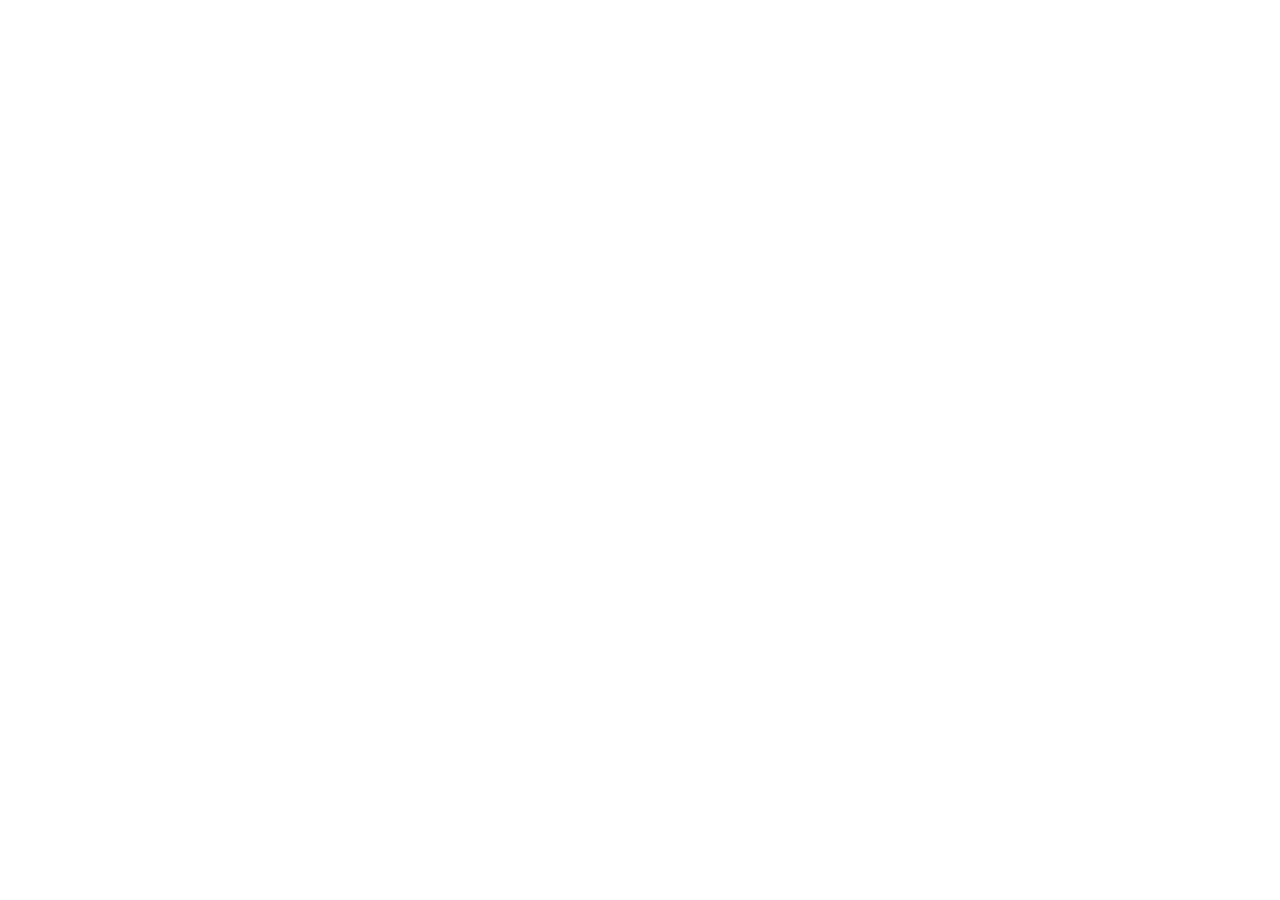
==== index.html @ 5e2e1d8a "Google AI Studio kiosk - navy blue theme" ====
<!doctype html>
<html lang="en">
  <head>
    <meta charset="UTF-8" />
    <meta name="viewport" content="width=device-width, initial-scale=1.0" />
    <title>MasjidAlert Kiosk — Permanent TV Prayer Display</title>
    <meta name="description" content="MasjidAlert Kiosk permanent 1280x800 prayer times display for masjid TVs" />
    <link rel="preconnect" href="https://fonts.googleapis.com">
    <link rel="preconnect" href="https://fonts.gstatic.com" crossorigin>
    <link href="https://fonts.googleapis.com/css2?family=Amiri:ital,wght@0,400;0,700;1,400;1,700&family=Cinzel:wght@400;500;600;700;800;900&family=Inter:wght@300;400;500;600;700;800&family=Plus+Jakarta+Sans:wght@300;400;500;600;700;800&display=swap" rel="stylesheet">
    <script type="module" crossorigin src="/masjidalert-kiosk/assets/index-HCNuYxOl.js"></script>
    <link rel="stylesheet" crossorigin href="/masjidalert-kiosk/assets/index-CULQrd1T.css">
  </head>
  <body class="bg-[#030712] text-slate-100 overflow-hidden select-none">
    <div id="root"></div>
  </body>
</html>
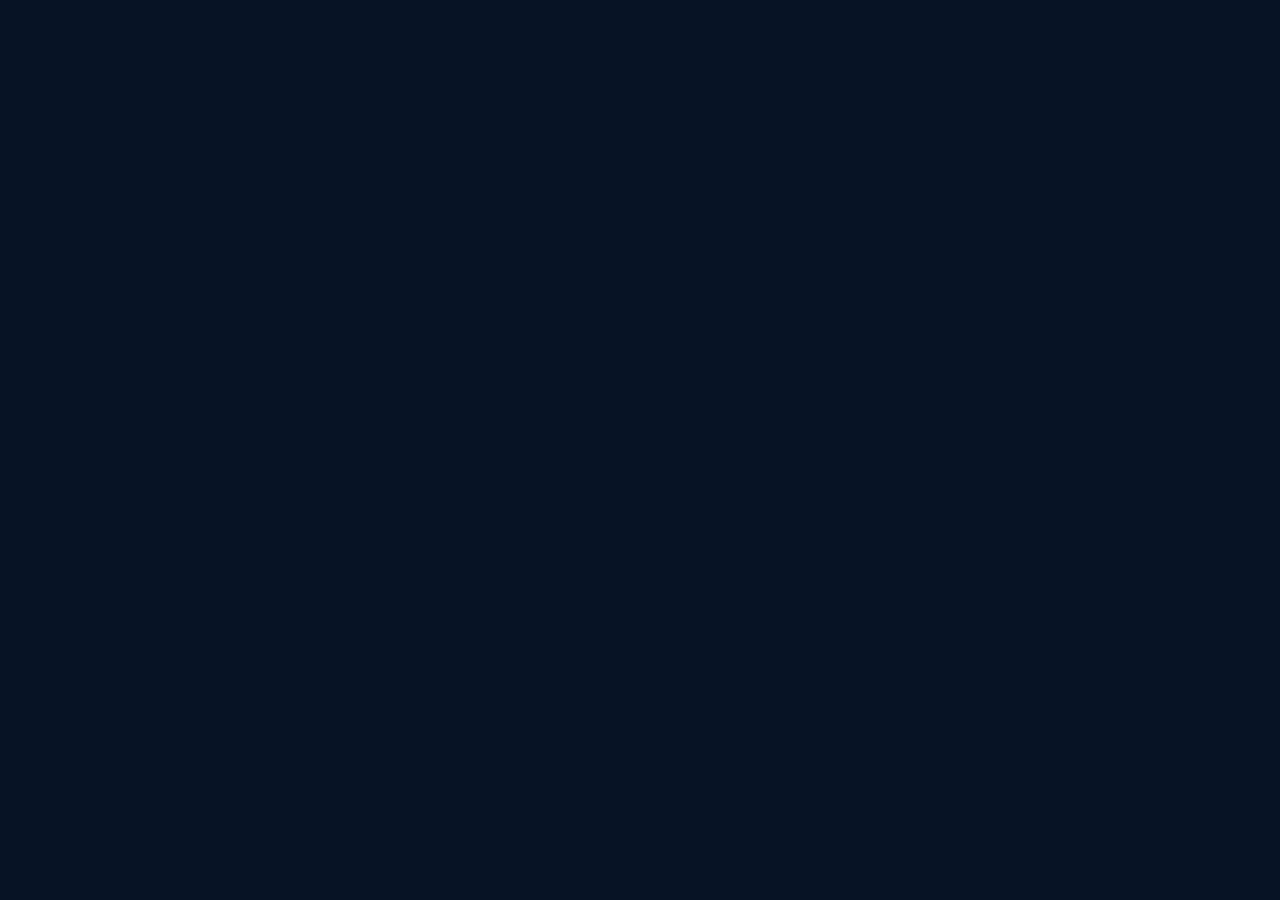
==== commit 87a51177: "Remove all old assets" ====
--- a/index.html
+++ b/index.html
@@ -3,16 +3,18 @@
   <head>
     <meta charset="UTF-8" />
     <meta name="viewport" content="width=device-width, initial-scale=1.0" />
-    <title>MasjidAlert Kiosk — Permanent TV Prayer Display</title>
-    <meta name="description" content="MasjidAlert Kiosk permanent 1280x800 prayer times display for masjid TVs" />
+    <title>MasjidAlert Kiosk</title>
     <link rel="preconnect" href="https://fonts.googleapis.com">
     <link rel="preconnect" href="https://fonts.gstatic.com" crossorigin>
-    <link href="https://fonts.googleapis.com/css2?family=Amiri:ital,wght@0,400;0,700;1,400;1,700&family=Cinzel:wght@400;500;600;700;800;900&family=Inter:wght@300;400;500;600;700;800&family=Plus+Jakarta+Sans:wght@300;400;500;600;700;800&display=swap" rel="stylesheet">
-    <script type="module" crossorigin src="/masjidalert-kiosk/assets/index-HCNuYxOl.js"></script>
+    <link href="https://fonts.googleapis.com/css2?family=Amiri:ital,wght@0,400;0,700;1,400;1,700&family=Cinzel:wght@400;500;600;700;800;900&family=Inter:wght@300;400;500;600;700;800&display=swap" rel="stylesheet">
+    <style>
+      *, *::before, *::after { box-sizing: border-box; margin: 0; padding: 0; }
+      html, body, #root { width: 100%; height: 100%; overflow: hidden; background: #071325; }
+    </style>
+    <script type="module" crossorigin src="/masjidalert-kiosk/assets/index-DAP-CcR1.js"></script>
     <link rel="stylesheet" crossorigin href="/masjidalert-kiosk/assets/index-CULQrd1T.css">
   </head>
-  <body class="bg-[#030712] text-slate-100 overflow-hidden select-none">
+  <body>
     <div id="root"></div>
   </body>
 </html>
-
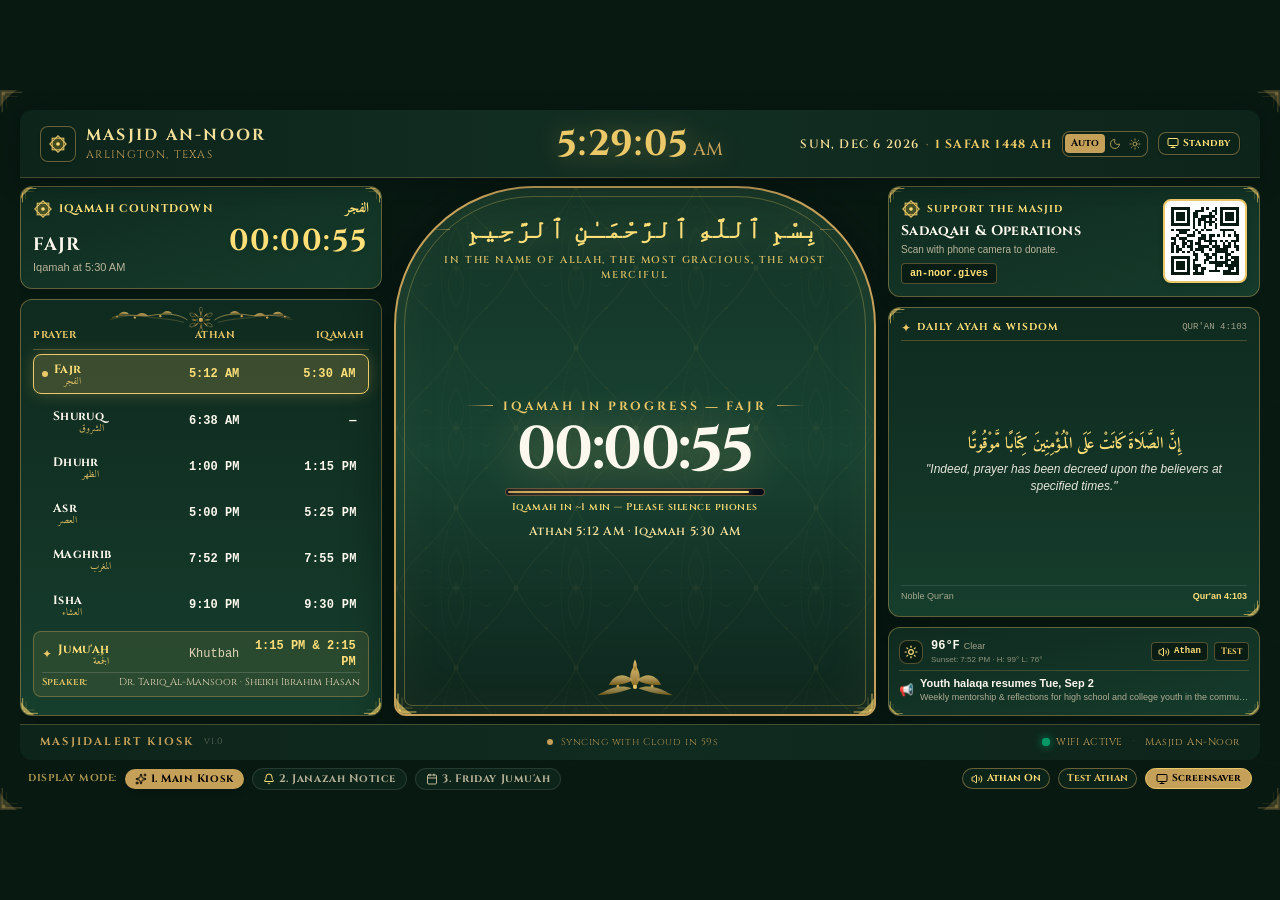
==== commit 180cf3d7: "MasjidAlert Kiosk v3" ====
--- a/index.html
+++ b/index.html
@@ -3,18 +3,267 @@
   <head>
     <meta charset="UTF-8" />
     <meta name="viewport" content="width=device-width, initial-scale=1.0" />
-    <title>MasjidAlert Kiosk</title>
+    <title>MasjidAlert Kiosk — Permanent TV Prayer Display</title>
+    <meta name="description" content="MasjidAlert Kiosk permanent 1280x800 prayer times display for masjid TVs" />
     <link rel="preconnect" href="https://fonts.googleapis.com">
     <link rel="preconnect" href="https://fonts.gstatic.com" crossorigin>
-    <link href="https://fonts.googleapis.com/css2?family=Amiri:ital,wght@0,400;0,700;1,400;1,700&family=Cinzel:wght@400;500;600;700;800;900&family=Inter:wght@300;400;500;600;700;800&display=swap" rel="stylesheet">
+    <link href="https://fonts.googleapis.com/css2?family=Amiri:ital,wght@0,400;0,700;1,400;1,700&family=Cinzel:wght@400;500;600;700;800;900&family=Inter:wght@300;400;500;600;700;800&family=Plus+Jakarta+Sans:wght@300;400;500;600;700;800&display=swap" rel="stylesheet">
+    <script type="module" crossorigin>(function(){const t=document.createElement("link").relList;if(t&&t.supports&&t.supports("modulepreload"))return;for(const S of document.querySelectorAll('link[rel="modulepreload"]'))u(S);new MutationObserver(S=>{for(const n of S)if(n.type==="childList")for(const d of n.addedNodes)d.tagName==="LINK"&&d.rel==="modulepreload"&&u(d)}).observe(document,{childList:!0,subtree:!0});function l(S){const n={};return S.integrity&&(n.integrity=S.integrity),S.referrerPolicy&&(n.referrerPolicy=S.referrerPolicy),S.crossOrigin==="use-credentials"?n.credentials="include":S.crossOrigin==="anonymous"?n.credentials="omit":n.credentials="same-origin",n}function u(S){if(S.ep)return;S.ep=!0;const n=l(S);fetch(S.href,n)}})();function O0(r){return r&&r.__esModule&&Object.prototype.hasOwnProperty.call(r,"default")?r.default:r}var f2={exports:{}},Wb={};/**
+ * @license React
+ * react-jsx-runtime.production.js
+ *
+ * Copyright (c) Meta Platforms, Inc. and affiliates.
+ *
+ * This source code is licensed under the MIT license found in the
+ * LICENSE file in the root directory of this source tree.
+ */var L8;function m0(){if(L8)return Wb;L8=1;var r=Symbol.for("react.transitional.element"),t=Symbol.for("react.fragment");function l(u,S,n){var d=null;if(n!==void 0&&(d=""+n),S.key!==void 0&&(d=""+S.key),"key"in S){n={};for(var i in S)i!=="key"&&(n[i]=S[i])}else n=S;return S=n.ref,{$$typeof:r,type:u,key:d,ref:S!==void 0?S:null,props:n}}return Wb.Fragment=t,Wb.jsx=l,Wb.jsxs=l,Wb}var j8;function R0(){return j8||(j8=1,f2.exports=m0()),f2.exports}var j=R0(),q2={exports:{}},it={};/**
+ * @license React
+ * react.production.js
+ *
+ * Copyright (c) Meta Platforms, Inc. and affiliates.
+ *
+ * This source code is licensed under the MIT license found in the
+ * LICENSE file in the root directory of this source tree.
+ */var J8;function U0(){if(J8)return it;J8=1;var r=Symbol.for("react.transitional.element"),t=Symbol.for("react.portal"),l=Symbol.for("react.fragment"),u=Symbol.for("react.strict_mode"),S=Symbol.for("react.profiler"),n=Symbol.for("react.consumer"),d=Symbol.for("react.context"),i=Symbol.for("react.forward_ref"),s=Symbol.for("react.suspense"),V=Symbol.for("react.memo"),v=Symbol.for("react.lazy"),c=Symbol.for("react.activity"),J=Symbol.iterator;function X(w){return w===null||typeof w!="object"?null:(w=J&&w[J]||w["@@iterator"],typeof w=="function"?w:null)}var N={isMounted:function(){return!1},enqueueForceUpdate:function(){},enqueueReplaceState:function(){},enqueueSetState:function(){}},y=Object.assign,G={};function q(w,F,E){this.props=w,this.context=F,this.refs=G,this.updater=E||N}q.prototype.isReactComponent={},q.prototype.setState=function(w,F){if(typeof w!="object"&&typeof w!="function"&&w!=null)throw Error("takes an object of state variables to update or a function which returns an object of state variables.");this.updater.enqueueSetState(this,w,F,"setState")},q.prototype.forceUpdate=function(w){this.updater.enqueueForceUpdate(this,w,"forceUpdate")};function o(){}o.prototype=q.prototype;function T(w,F,E){this.props=w,this.context=F,this.refs=G,this.updater=E||N}var O=T.prototype=new o;O.constructor=T,y(O,q.prototype),O.isPureReactComponent=!0;var I=Array.isArray;function C(){}var H={H:null,A:null,T:null,S:null},Y=Object.prototype.hasOwnProperty;function $(w,F,E){var B=E.ref;return{$$typeof:r,type:w,key:F,ref:B!==void 0?B:null,props:E}}function tt(w,F){return $(w.type,F,w.props)}function pt(w){return typeof w=="object"&&w!==null&&w.$$typeof===r}function bt(w){var F={"=":"=0",":":"=2"};return"$"+w.replace(/[=:]/g,function(E){return F[E]})}var Ut=/\/+/g;function qt(w,F){return typeof w=="object"&&w!==null&&w.key!=null?bt(""+w.key):F.toString(36)}function xt(w){switch(w.status){case"fulfilled":return w.value;case"rejected":throw w.reason;default:switch(typeof w.status=="string"?w.then(C,C):(w.status="pending",w.then(function(F){w.status==="pending"&&(w.status="fulfilled",w.value=F)},function(F){w.status==="pending"&&(w.status="rejected",w.reason=F)})),w.status){case"fulfilled":return w.value;case"rejected":throw w.reason}}throw w}function R(w,F,E,B,rt){var st=typeof w;(st==="undefined"||st==="boolean")&&(w=null);var Tt=!1;if(w===null)Tt=!0;else switch(st){case"bigint":case"string":case"number":Tt=!0;break;case"object":switch(w.$$typeof){case r:case t:Tt=!0;break;case v:return Tt=w._init,R(Tt(w._payload),F,E,B,rt)}}if(Tt)return rt=rt(w),Tt=B===""?"."+qt(w,0):B,I(rt)?(E="",Tt!=null&&(E=Tt.replace(Ut,"$&/")+"/"),R(rt,F,E,"",function(ku){return ku})):rt!=null&&(pt(rt)&&(rt=tt(rt,E+(rt.key==null||w&&w.key===rt.key?"":(""+rt.key).replace(Ut,"$&/")+"/")+Tt)),F.push(rt)),1;Tt=0;var Ja=B===""?".":B+":";if(I(w))for(var Yt=0;Yt<w.length;Yt++)B=w[Yt],st=Ja+qt(B,Yt),Tt+=R(B,F,E,st,rt);else if(Yt=X(w),typeof Yt=="function")for(w=Yt.call(w),Yt=0;!(B=w.next()).done;)B=B.value,st=Ja+qt(B,Yt++),Tt+=R(B,F,E,st,rt);else if(st==="object"){if(typeof w.then=="function")return R(xt(w),F,E,B,rt);throw F=String(w),Error("Objects are not valid as a React child (found: "+(F==="[object Object]"?"object with keys {"+Object.keys(w).join(", ")+"}":F)+"). If you meant to render a collection of children, use an array instead.")}return Tt}function g(w,F,E){if(w==null)return w;var B=[],rt=0;return R(w,B,"","",function(st){return F.call(E,st,rt++)}),B}function _(w){if(w._status===-1){var F=w._result;F=F(),F.then(function(E){(w._status===0||w._status===-1)&&(w._status=1,w._result=E)},function(E){(w._status===0||w._status===-1)&&(w._status=2,w._result=E)}),w._status===-1&&(w._status=0,w._result=F)}if(w._status===1)return w._result.default;throw w._result}var Wt=typeof reportError=="function"?reportError:function(w){if(typeof window=="object"&&typeof window.ErrorEvent=="function"){var F=new window.ErrorEvent("error",{bubbles:!0,cancelable:!0,message:typeof w=="object"&&w!==null&&typeof w.message=="string"?String(w.message):String(w),error:w});if(!window.dispatchEvent(F))return}else if(typeof process=="object"&&typeof process.emit=="function"){process.emit("uncaughtException",w);return}console.error(w)},vt={map:g,forEach:function(w,F,E){g(w,function(){F.apply(this,arguments)},E)},count:function(w){var F=0;return g(w,function(){F++}),F},toArray:function(w){return g(w,function(F){return F})||[]},only:function(w){if(!pt(w))throw Error("React.Children.only expected to receive a single React element child.");return w}};return it.Activity=c,it.Children=vt,it.Component=q,it.Fragment=l,it.Profiler=S,it.PureComponent=T,it.StrictMode=u,it.Suspense=s,it.__CLIENT_INTERNALS_DO_NOT_USE_OR_WARN_USERS_THEY_CANNOT_UPGRADE=H,it.__COMPILER_RUNTIME={__proto__:null,c:function(w){return H.H.useMemoCache(w)}},it.cache=function(w){return function(){return w.apply(null,arguments)}},it.cacheSignal=function(){return null},it.cloneElement=function(w,F,E){if(w==null)throw Error("The argument must be a React element, but you passed "+w+".");var B=y({},w.props),rt=w.key;if(F!=null)for(st in F.key!==void 0&&(rt=""+F.key),F)!Y.call(F,st)||st==="key"||st==="__self"||st==="__source"||st==="ref"&&F.ref===void 0||(B[st]=F[st]);var st=arguments.length-2;if(st===1)B.children=E;else if(1<st){for(var Tt=Array(st),Ja=0;Ja<st;Ja++)Tt[Ja]=arguments[Ja+2];B.children=Tt}return $(w.type,rt,B)},it.createContext=function(w){return w={$$typeof:d,_currentValue:w,_currentValue2:w,_threadCount:0,Provider:null,Consumer:null},w.Provider=w,w.Consumer={$$typeof:n,_context:w},w},it.createElement=function(w,F,E){var B,rt={},st=null;if(F!=null)for(B in F.key!==void 0&&(st=""+F.key),F)Y.call(F,B)&&B!=="key"&&B!=="__self"&&B!=="__source"&&(rt[B]=F[B]);var Tt=arguments.length-2;if(Tt===1)rt.children=E;else if(1<Tt){for(var Ja=Array(Tt),Yt=0;Yt<Tt;Yt++)Ja[Yt]=arguments[Yt+2];rt.children=Ja}if(w&&w.defaultProps)for(B in Tt=w.defaultProps,Tt)rt[B]===void 0&&(rt[B]=Tt[B]);return $(w,st,rt)},it.createRef=function(){return{current:null}},it.forwardRef=function(w){return{$$typeof:i,render:w}},it.isValidElement=pt,it.lazy=function(w){return{$$typeof:v,_payload:{_status:-1,_result:w},_init:_}},it.memo=function(w,F){return{$$typeof:V,type:w,compare:F===void 0?null:F}},it.startTransition=function(w){var F=H.T,E={};H.T=E;try{var B=w(),rt=H.S;rt!==null&&rt(E,B),typeof B=="object"&&B!==null&&typeof B.then=="function"&&B.then(C,Wt)}catch(st){Wt(st)}finally{F!==null&&E.types!==null&&(F.types=E.types),H.T=F}},it.unstable_useCacheRefresh=function(){return H.H.useCacheRefresh()},it.use=function(w){return H.H.use(w)},it.useActionState=function(w,F,E){return H.H.useActionState(w,F,E)},it.useCallback=function(w,F){return H.H.useCallback(w,F)},it.useContext=function(w){return H.H.useContext(w)},it.useDebugValue=function(){},it.useDeferredValue=function(w,F){return H.H.useDeferredValue(w,F)},it.useEffect=function(w,F){return H.H.useEffect(w,F)},it.useEffectEvent=function(w){return H.H.useEffectEvent(w)},it.useId=function(){return H.H.useId()},it.useImperativeHandle=function(w,F,E){return H.H.useImperativeHandle(w,F,E)},it.useInsertionEffect=function(w,F){return H.H.useInsertionEffect(w,F)},it.useLayoutEffect=function(w,F){return H.H.useLayoutEffect(w,F)},it.useMemo=function(w,F){return H.H.useMemo(w,F)},it.useOptimistic=function(w,F){return H.H.useOptimistic(w,F)},it.useReducer=function(w,F,E){return H.H.useReducer(w,F,E)},it.useRef=function(w){return H.H.useRef(w)},it.useState=function(w){return H.H.useState(w)},it.useSyncExternalStore=function(w,F,E){return H.H.useSyncExternalStore(w,F,E)},it.useTransition=function(){return H.H.useTransition()},it.version="19.2.8",it}var X8;function Fp(){return X8||(X8=1,q2.exports=U0()),q2.exports}var D=Fp();const ua=O0(D);var T2={exports:{}},nb={},w2={exports:{}},Z2={};/**
+ * @license React
+ * scheduler.production.js
+ *
+ * Copyright (c) Meta Platforms, Inc. and affiliates.
+ *
+ * This source code is licensed under the MIT license found in the
+ * LICENSE file in the root directory of this source tree.
+ */var N8;function F0(){return N8||(N8=1,(function(r){function t(R,g){var _=R.length;R.push(g);t:for(;0<_;){var Wt=_-1>>>1,vt=R[Wt];if(0<S(vt,g))R[Wt]=g,R[_]=vt,_=Wt;else break t}}function l(R){return R.length===0?null:R[0]}function u(R){if(R.length===0)return null;var g=R[0],_=R.pop();if(_!==g){R[0]=_;t:for(var Wt=0,vt=R.length,w=vt>>>1;Wt<w;){var F=2*(Wt+1)-1,E=R[F],B=F+1,rt=R[B];if(0>S(E,_))B<vt&&0>S(rt,E)?(R[Wt]=rt,R[B]=_,Wt=B):(R[Wt]=E,R[F]=_,Wt=F);else if(B<vt&&0>S(rt,_))R[Wt]=rt,R[B]=_,Wt=B;else break t}}return g}function S(R,g){var _=R.sortIndex-g.sortIndex;return _!==0?_:R.id-g.id}if(r.unstable_now=void 0,typeof performance=="object"&&typeof performance.now=="function"){var n=performance;r.unstable_now=function(){return n.now()}}else{var d=Date,i=d.now();r.unstable_now=function(){return d.now()-i}}var s=[],V=[],v=1,c=null,J=3,X=!1,N=!1,y=!1,G=!1,q=typeof setTimeout=="function"?setTimeout:null,o=typeof clearTimeout=="function"?clearTimeout:null,T=typeof setImmediate<"u"?setImmediate:null;function O(R){for(var g=l(V);g!==null;){if(g.callback===null)u(V);else if(g.startTime<=R)u(V),g.sortIndex=g.expirationTime,t(s,g);else break;g=l(V)}}function I(R){if(y=!1,O(R),!N)if(l(s)!==null)N=!0,C||(C=!0,bt());else{var g=l(V);g!==null&&xt(I,g.startTime-R)}}var C=!1,H=-1,Y=5,$=-1;function tt(){return G?!0:!(r.unstable_now()-$<Y)}function pt(){if(G=!1,C){var R=r.unstable_now();$=R;var g=!0;try{t:{N=!1,y&&(y=!1,o(H),H=-1),X=!0;var _=J;try{a:{for(O(R),c=l(s);c!==null&&!(c.expirationTime>R&&tt());){var Wt=c.callback;if(typeof Wt=="function"){c.callback=null,J=c.priorityLevel;var vt=Wt(c.expirationTime<=R);if(R=r.unstable_now(),typeof vt=="function"){c.callback=vt,O(R),g=!0;break a}c===l(s)&&u(s),O(R)}else u(s);c=l(s)}if(c!==null)g=!0;else{var w=l(V);w!==null&&xt(I,w.startTime-R),g=!1}}break t}finally{c=null,J=_,X=!1}g=void 0}}finally{g?bt():C=!1}}}var bt;if(typeof T=="function")bt=function(){T(pt)};else if(typeof MessageChannel<"u"){var Ut=new MessageChannel,qt=Ut.port2;Ut.port1.onmessage=pt,bt=function(){qt.postMessage(null)}}else bt=function(){q(pt,0)};function xt(R,g){H=q(function(){R(r.unstable_now())},g)}r.unstable_IdlePriority=5,r.unstable_ImmediatePriority=1,r.unstable_LowPriority=4,r.unstable_NormalPriority=3,r.unstable_Profiling=null,r.unstable_UserBlockingPriority=2,r.unstable_cancelCallback=function(R){R.callback=null},r.unstable_forceFrameRate=function(R){0>R||125<R?console.error("forceFrameRate takes a positive int between 0 and 125, forcing frame rates higher than 125 fps is not supported"):Y=0<R?Math.floor(1e3/R):5},r.unstable_getCurrentPriorityLevel=function(){return J},r.unstable_next=function(R){switch(J){case 1:case 2:case 3:var g=3;break;default:g=J}var _=J;J=g;try{return R()}finally{J=_}},r.unstable_requestPaint=function(){G=!0},r.unstable_runWithPriority=function(R,g){switch(R){case 1:case 2:case 3:case 4:case 5:break;default:R=3}var _=J;J=R;try{return g()}finally{J=_}},r.unstable_scheduleCallback=function(R,g,_){var Wt=r.unstable_now();switch(typeof _=="object"&&_!==null?(_=_.delay,_=typeof _=="number"&&0<_?Wt+_:Wt):_=Wt,R){case 1:var vt=-1;break;case 2:vt=250;break;case 5:vt=1073741823;break;case 4:vt=1e4;break;default:vt=5e3}return vt=_+vt,R={id:v++,callback:g,priorityLevel:R,startTime:_,expirationTime:vt,sortIndex:-1},_>Wt?(R.sortIndex=_,t(V,R),l(s)===null&&R===l(V)&&(y?(o(H),H=-1):y=!0,xt(I,_-Wt))):(R.sortIndex=vt,t(s,R),N||X||(N=!0,C||(C=!0,bt()))),R},r.unstable_shouldYield=tt,r.unstable_wrapCallback=function(R){var g=J;return function(){var _=J;J=g;try{return R.apply(this,arguments)}finally{J=_}}}})(Z2)),Z2}var x8;function P0(){return x8||(x8=1,w2.exports=F0()),w2.exports}var A2={exports:{}},ca={};/**
+ * @license React
+ * react-dom.production.js
+ *
+ * Copyright (c) Meta Platforms, Inc. and affiliates.
+ *
+ * This source code is licensed under the MIT license found in the
+ * LICENSE file in the root directory of this source tree.
+ */var y8;function z0(){if(y8)return ca;y8=1;var r=Fp();function t(s){var V="https://react.dev/errors/"+s;if(1<arguments.length){V+="?args[]="+encodeURIComponent(arguments[1]);for(var v=2;v<arguments.length;v++)V+="&args[]="+encodeURIComponent(arguments[v])}return"Minified React error #"+s+"; visit "+V+" for the full message or use the non-minified dev environment for full errors and additional helpful warnings."}function l(){}var u={d:{f:l,r:function(){throw Error(t(522))},D:l,C:l,L:l,m:l,X:l,S:l,M:l},p:0,findDOMNode:null},S=Symbol.for("react.portal");function n(s,V,v){var c=3<arguments.length&&arguments[3]!==void 0?arguments[3]:null;return{$$typeof:S,key:c==null?null:""+c,children:s,containerInfo:V,implementation:v}}var d=r.__CLIENT_INTERNALS_DO_NOT_USE_OR_WARN_USERS_THEY_CANNOT_UPGRADE;function i(s,V){if(s==="font")return"";if(typeof V=="string")return V==="use-credentials"?V:""}return ca.__DOM_INTERNALS_DO_NOT_USE_OR_WARN_USERS_THEY_CANNOT_UPGRADE=u,ca.createPortal=function(s,V){var v=2<arguments.length&&arguments[2]!==void 0?arguments[2]:null;if(!V||V.nodeType!==1&&V.nodeType!==9&&V.nodeType!==11)throw Error(t(299));return n(s,V,null,v)},ca.flushSync=function(s){var V=d.T,v=u.p;try{if(d.T=null,u.p=2,s)return s()}finally{d.T=V,u.p=v,u.d.f()}},ca.preconnect=function(s,V){typeof s=="string"&&(V?(V=V.crossOrigin,V=typeof V=="string"?V==="use-credentials"?V:"":void 0):V=null,u.d.C(s,V))},ca.prefetchDNS=function(s){typeof s=="string"&&u.d.D(s)},ca.preinit=function(s,V){if(typeof s=="string"&&V&&typeof V.as=="string"){var v=V.as,c=i(v,V.crossOrigin),J=typeof V.integrity=="string"?V.integrity:void 0,X=typeof V.fetchPriority=="string"?V.fetchPriority:void 0;v==="style"?u.d.S(s,typeof V.precedence=="string"?V.precedence:void 0,{crossOrigin:c,integrity:J,fetchPriority:X}):v==="script"&&u.d.X(s,{crossOrigin:c,integrity:J,fetchPriority:X,nonce:typeof V.nonce=="string"?V.nonce:void 0})}},ca.preinitModule=function(s,V){if(typeof s=="string")if(typeof V=="object"&&V!==null){if(V.as==null||V.as==="script"){var v=i(V.as,V.crossOrigin);u.d.M(s,{crossOrigin:v,integrity:typeof V.integrity=="string"?V.integrity:void 0,nonce:typeof V.nonce=="string"?V.nonce:void 0})}}else V==null&&u.d.M(s)},ca.preload=function(s,V){if(typeof s=="string"&&typeof V=="object"&&V!==null&&typeof V.as=="string"){var v=V.as,c=i(v,V.crossOrigin);u.d.L(s,v,{crossOrigin:c,integrity:typeof V.integrity=="string"?V.integrity:void 0,nonce:typeof V.nonce=="string"?V.nonce:void 0,type:typeof V.type=="string"?V.type:void 0,fetchPriority:typeof V.fetchPriority=="string"?V.fetchPriority:void 0,referrerPolicy:typeof V.referrerPolicy=="string"?V.referrerPolicy:void 0,imageSrcSet:typeof V.imageSrcSet=="string"?V.imageSrcSet:void 0,imageSizes:typeof V.imageSizes=="string"?V.imageSizes:void 0,media:typeof V.media=="string"?V.media:void 0})}},ca.preloadModule=function(s,V){if(typeof s=="string")if(V){var v=i(V.as,V.crossOrigin);u.d.m(s,{as:typeof V.as=="string"&&V.as!=="script"?V.as:void 0,crossOrigin:v,integrity:typeof V.integrity=="string"?V.integrity:void 0})}else u.d.m(s)},ca.requestFormReset=function(s){u.d.r(s)},ca.unstable_batchedUpdates=function(s,V){return s(V)},ca.useFormState=function(s,V,v){return d.H.useFormState(s,V,v)},ca.useFormStatus=function(){return d.H.useHostTransitionStatus()},ca.version="19.2.8",ca}var G8;function H0(){if(G8)return A2.exports;G8=1;function r(){if(!(typeof __REACT_DEVTOOLS_GLOBAL_HOOK__>"u"||typeof __REACT_DEVTOOLS_GLOBAL_HOOK__.checkDCE!="function"))try{__REACT_DEVTOOLS_GLOBAL_HOOK__.checkDCE(r)}catch(t){console.error(t)}}return r(),A2.exports=z0(),A2.exports}/**
+ * @license React
+ * react-dom-client.production.js
+ *
+ * Copyright (c) Meta Platforms, Inc. and affiliates.
+ *
+ * This source code is licensed under the MIT license found in the
+ * LICENSE file in the root directory of this source tree.
+ */var f8;function M0(){if(f8)return nb;f8=1;var r=P0(),t=Fp(),l=H0();function u(a){var e="https://react.dev/errors/"+a;if(1<arguments.length){e+="?args[]="+encodeURIComponent(arguments[1]);for(var b=2;b<arguments.length;b++)e+="&args[]="+encodeURIComponent(arguments[b])}return"Minified React error #"+a+"; visit "+e+" for the full message or use the non-minified dev environment for full errors and additional helpful warnings."}function S(a){return!(!a||a.nodeType!==1&&a.nodeType!==9&&a.nodeType!==11)}function n(a){var e=a,b=a;if(a.alternate)for(;e.return;)e=e.return;else{a=e;do e=a,(e.flags&4098)!==0&&(b=e.return),a=e.return;while(a)}return e.tag===3?b:null}function d(a){if(a.tag===13){var e=a.memoizedState;if(e===null&&(a=a.alternate,a!==null&&(e=a.memoizedState)),e!==null)return e.dehydrated}return null}function i(a){if(a.tag===31){var e=a.memoizedState;if(e===null&&(a=a.alternate,a!==null&&(e=a.memoizedState)),e!==null)return e.dehydrated}return null}function s(a){if(n(a)!==a)throw Error(u(188))}function V(a){var e=a.alternate;if(!e){if(e=n(a),e===null)throw Error(u(188));return e!==a?null:a}for(var b=a,W=e;;){var p=b.return;if(p===null)break;var k=p.alternate;if(k===null){if(W=p.return,W!==null){b=W;continue}break}if(p.child===k.child){for(k=p.child;k;){if(k===b)return s(p),a;if(k===W)return s(p),e;k=k.sibling}throw Error(u(188))}if(b.return!==W.return)b=p,W=k;else{for(var L=!1,x=p.child;x;){if(x===b){L=!0,b=p,W=k;break}if(x===W){L=!0,W=p,b=k;break}x=x.sibling}if(!L){for(x=k.child;x;){if(x===b){L=!0,b=k,W=p;break}if(x===W){L=!0,W=k,b=p;break}x=x.sibling}if(!L)throw Error(u(189))}}if(b.alternate!==W)throw Error(u(190))}if(b.tag!==3)throw Error(u(188));return b.stateNode.current===b?a:e}function v(a){var e=a.tag;if(e===5||e===26||e===27||e===6)return a;for(a=a.child;a!==null;){if(e=v(a),e!==null)return e;a=a.sibling}return null}var c=Object.assign,J=Symbol.for("react.element"),X=Symbol.for("react.transitional.element"),N=Symbol.for("react.portal"),y=Symbol.for("react.fragment"),G=Symbol.for("react.strict_mode"),q=Symbol.for("react.profiler"),o=Symbol.for("react.consumer"),T=Symbol.for("react.context"),O=Symbol.for("react.forward_ref"),I=Symbol.for("react.suspense"),C=Symbol.for("react.suspense_list"),H=Symbol.for("react.memo"),Y=Symbol.for("react.lazy"),$=Symbol.for("react.activity"),tt=Symbol.for("react.memo_cache_sentinel"),pt=Symbol.iterator;function bt(a){return a===null||typeof a!="object"?null:(a=pt&&a[pt]||a["@@iterator"],typeof a=="function"?a:null)}var Ut=Symbol.for("react.client.reference");function qt(a){if(a==null)return null;if(typeof a=="function")return a.$$typeof===Ut?null:a.displayName||a.name||null;if(typeof a=="string")return a;switch(a){case y:return"Fragment";case q:return"Profiler";case G:return"StrictMode";case I:return"Suspense";case C:return"SuspenseList";case $:return"Activity"}if(typeof a=="object")switch(a.$$typeof){case N:return"Portal";case T:return a.displayName||"Context";case o:return(a._context.displayName||"Context")+".Consumer";case O:var e=a.render;return a=a.displayName,a||(a=e.displayName||e.name||"",a=a!==""?"ForwardRef("+a+")":"ForwardRef"),a;case H:return e=a.displayName||null,e!==null?e:qt(a.type)||"Memo";case Y:e=a._payload,a=a._init;try{return qt(a(e))}catch{}}return null}var xt=Array.isArray,R=t.__CLIENT_INTERNALS_DO_NOT_USE_OR_WARN_USERS_THEY_CANNOT_UPGRADE,g=l.__DOM_INTERNALS_DO_NOT_USE_OR_WARN_USERS_THEY_CANNOT_UPGRADE,_={pending:!1,data:null,method:null,action:null},Wt=[],vt=-1;function w(a){return{current:a}}function F(a){0>vt||(a.current=Wt[vt],Wt[vt]=null,vt--)}function E(a,e){vt++,Wt[vt]=a.current,a.current=e}var B=w(null),rt=w(null),st=w(null),Tt=w(null);function Ja(a,e){switch(E(st,e),E(rt,a),E(B,null),e.nodeType){case 9:case 11:a=(a=e.documentElement)&&(a=a.namespaceURI)?z3(a):0;break;default:if(a=e.tagName,e=e.namespaceURI)e=z3(e),a=H3(e,a);else switch(a){case"svg":a=1;break;case"math":a=2;break;default:a=0}}F(B),E(B,a)}function Yt(){F(B),F(rt),F(st)}function ku(a){a.memoizedState!==null&&E(Tt,a);var e=B.current,b=H3(e,a.type);e!==b&&(E(rt,a),E(B,b))}function Mb(a){rt.current===a&&(F(B),F(rt)),Tt.current===a&&(F(Tt),lb._currentValue=_)}var Sn,cs;function Te(a){if(Sn===void 0)try{throw Error()}catch(b){var e=b.stack.trim().match(/\n( *(at )?)/);Sn=e&&e[1]||"",cs=-1<b.stack.indexOf(`
+    at`)?" (<anonymous>)":-1<b.stack.indexOf("@")?"@unknown:0:0":""}return`
+`+Sn+a+cs}var Wn=!1;function nn(a,e){if(!a||Wn)return"";Wn=!0;var b=Error.prepareStackTrace;Error.prepareStackTrace=void 0;try{var W={DetermineComponentFrameRoot:function(){try{if(e){var M=function(){throw Error()};if(Object.defineProperty(M.prototype,"props",{set:function(){throw Error()}}),typeof Reflect=="object"&&Reflect.construct){try{Reflect.construct(M,[])}catch(U){var m=U}Reflect.construct(a,[],M)}else{try{M.call()}catch(U){m=U}a.call(M.prototype)}}else{try{throw Error()}catch(U){m=U}(M=a())&&typeof M.catch=="function"&&M.catch(function(){})}}catch(U){if(U&&m&&typeof U.stack=="string")return[U.stack,m.stack]}return[null,null]}};W.DetermineComponentFrameRoot.displayName="DetermineComponentFrameRoot";var p=Object.getOwnPropertyDescriptor(W.DetermineComponentFrameRoot,"name");p&&p.configurable&&Object.defineProperty(W.DetermineComponentFrameRoot,"name",{value:"DetermineComponentFrameRoot"});var k=W.DetermineComponentFrameRoot(),L=k[0],x=k[1];if(L&&x){var f=L.split(`
+`),K=x.split(`
+`);for(p=W=0;W<f.length&&!f[W].includes("DetermineComponentFrameRoot");)W++;for(;p<K.length&&!K[p].includes("DetermineComponentFrameRoot");)p++;if(W===f.length||p===K.length)for(W=f.length-1,p=K.length-1;1<=W&&0<=p&&f[W]!==K[p];)p--;for(;1<=W&&0<=p;W--,p--)if(f[W]!==K[p]){if(W!==1||p!==1)do if(W--,p--,0>p||f[W]!==K[p]){var P=`
+`+f[W].replace(" at new "," at ");return a.displayName&&P.includes("<anonymous>")&&(P=P.replace("<anonymous>",a.displayName)),P}while(1<=W&&0<=p);break}}}finally{Wn=!1,Error.prepareStackTrace=b}return(b=a?a.displayName||a.name:"")?Te(b):""}function sc(a,e){switch(a.tag){case 26:case 27:case 5:return Te(a.type);case 16:return Te("Lazy");case 13:return a.child!==e&&e!==null?Te("Suspense Fallback"):Te("Suspense");case 19:return Te("SuspenseList");case 0:case 15:return nn(a.type,!1);case 11:return nn(a.type.render,!1);case 1:return nn(a.type,!0);case 31:return Te("Activity");default:return""}}function Ls(a){try{var e="",b=null;do e+=sc(a,b),b=a,a=a.return;while(a);return e}catch(W){return`
+Error generating stack: `+W.message+`
+`+W.stack}}var dn=Object.prototype.hasOwnProperty,pn=r.unstable_scheduleCallback,sn=r.unstable_cancelCallback,ic=r.unstable_shouldYield,Vc=r.unstable_requestPaint,ha=r.unstable_now,kc=r.unstable_getCurrentPriorityLevel,js=r.unstable_ImmediatePriority,Js=r.unstable_UserBlockingPriority,Db=r.unstable_NormalPriority,vc=r.unstable_LowPriority,Xs=r.unstable_IdlePriority,cc=r.log,Lc=r.unstable_setDisableYieldValue,vu=null,Ka=null;function Br(a){if(typeof cc=="function"&&Lc(a),Ka&&typeof Ka.setStrictMode=="function")try{Ka.setStrictMode(vu,a)}catch{}}var Oa=Math.clz32?Math.clz32:Xc,jc=Math.log,Jc=Math.LN2;function Xc(a){return a>>>=0,a===0?32:31-(jc(a)/Jc|0)|0}var Cb=256,Ib=262144,Eb=4194304;function we(a){var e=a&42;if(e!==0)return e;switch(a&-a){case 1:return 1;case 2:return 2;case 4:return 4;case 8:return 8;case 16:return 16;case 32:return 32;case 64:return 64;case 128:return 128;case 256:case 512:case 1024:case 2048:case 4096:case 8192:case 16384:case 32768:case 65536:case 131072:return a&261888;case 262144:case 524288:case 1048576:case 2097152:return a&3932160;case 4194304:case 8388608:case 16777216:case 33554432:return a&62914560;case 67108864:return 67108864;case 134217728:return 134217728;case 268435456:return 268435456;case 536870912:return 536870912;case 1073741824:return 0;default:return a}}function Yb(a,e,b){var W=a.pendingLanes;if(W===0)return 0;var p=0,k=a.suspendedLanes,L=a.pingedLanes;a=a.warmLanes;var x=W&134217727;return x!==0?(W=x&~k,W!==0?p=we(W):(L&=x,L!==0?p=we(L):b||(b=x&~a,b!==0&&(p=we(b))))):(x=W&~k,x!==0?p=we(x):L!==0?p=we(L):b||(b=W&~a,b!==0&&(p=we(b)))),p===0?0:e!==0&&e!==p&&(e&k)===0&&(k=p&-p,b=e&-e,k>=b||k===32&&(b&4194048)!==0)?e:p}function cu(a,e){return(a.pendingLanes&~(a.suspendedLanes&~a.pingedLanes)&e)===0}function Nc(a,e){switch(a){case 1:case 2:case 4:case 8:case 64:return e+250;case 16:case 32:case 128:case 256:case 512:case 1024:case 2048:case 4096:case 8192:case 16384:case 32768:case 65536:case 131072:case 262144:case 524288:case 1048576:case 2097152:return e+5e3;case 4194304:case 8388608:case 16777216:case 33554432:return-1;case 67108864:case 134217728:case 268435456:case 536870912:case 1073741824:return-1;default:return-1}}function Ns(){var a=Eb;return Eb<<=1,(Eb&62914560)===0&&(Eb=4194304),a}function Vn(a){for(var e=[],b=0;31>b;b++)e.push(a);return e}function Lu(a,e){a.pendingLanes|=e,e!==268435456&&(a.suspendedLanes=0,a.pingedLanes=0,a.warmLanes=0)}function xc(a,e,b,W,p,k){var L=a.pendingLanes;a.pendingLanes=b,a.suspendedLanes=0,a.pingedLanes=0,a.warmLanes=0,a.expiredLanes&=b,a.entangledLanes&=b,a.errorRecoveryDisabledLanes&=b,a.shellSuspendCounter=0;var x=a.entanglements,f=a.expirationTimes,K=a.hiddenUpdates;for(b=L&~b;0<b;){var P=31-Oa(b),M=1<<P;x[P]=0,f[P]=-1;var m=K[P];if(m!==null)for(K[P]=null,P=0;P<m.length;P++){var U=m[P];U!==null&&(U.lane&=-536870913)}b&=~M}W!==0&&xs(a,W,0),k!==0&&p===0&&a.tag!==0&&(a.suspendedLanes|=k&~(L&~e))}function xs(a,e,b){a.pendingLanes|=e,a.suspendedLanes&=~e;var W=31-Oa(e);a.entangledLanes|=e,a.entanglements[W]=a.entanglements[W]|1073741824|b&261930}function ys(a,e){var b=a.entangledLanes|=e;for(a=a.entanglements;b;){var W=31-Oa(b),p=1<<W;p&e|a[W]&e&&(a[W]|=e),b&=~p}}function Gs(a,e){var b=e&-e;return b=(b&42)!==0?1:kn(b),(b&(a.suspendedLanes|e))!==0?0:b}function kn(a){switch(a){case 2:a=1;break;case 8:a=4;break;case 32:a=16;break;case 256:case 512:case 1024:case 2048:case 4096:case 8192:case 16384:case 32768:case 65536:case 131072:case 262144:case 524288:case 1048576:case 2097152:case 4194304:case 8388608:case 16777216:case 33554432:a=128;break;case 268435456:a=134217728;break;default:a=0}return a}function vn(a){return a&=-a,2<a?8<a?(a&134217727)!==0?32:268435456:8:2}function fs(){var a=g.p;return a!==0?a:(a=window.event,a===void 0?32:p8(a.type))}function qs(a,e){var b=g.p;try{return g.p=a,e()}finally{g.p=b}}var Qr=Math.random().toString(36).slice(2),na="__reactFiber$"+Qr,ya="__reactProps$"+Qr,Sl="__reactContainer$"+Qr,cn="__reactEvents$"+Qr,yc="__reactListeners$"+Qr,Gc="__reactHandles$"+Qr,Ts="__reactResources$"+Qr,ju="__reactMarker$"+Qr;function Ln(a){delete a[na],delete a[ya],delete a[cn],delete a[yc],delete a[Gc]}function Wl(a){var e=a[na];if(e)return e;for(var b=a.parentNode;b;){if(e=b[Sl]||b[na]){if(b=e.alternate,e.child!==null||b!==null&&b.child!==null)for(a=g3(a);a!==null;){if(b=a[na])return b;a=g3(a)}return e}a=b,b=a.parentNode}return null}function nl(a){if(a=a[na]||a[Sl]){var e=a.tag;if(e===5||e===6||e===13||e===31||e===26||e===27||e===3)return a}return null}function Ju(a){var e=a.tag;if(e===5||e===26||e===27||e===6)return a.stateNode;throw Error(u(33))}function dl(a){var e=a[Ts];return e||(e=a[Ts]={hoistableStyles:new Map,hoistableScripts:new Map}),e}function ba(a){a[ju]=!0}var ws=new Set,Zs={};function Ze(a,e){pl(a,e),pl(a+"Capture",e)}function pl(a,e){for(Zs[a]=e,a=0;a<e.length;a++)ws.add(e[a])}var fc=RegExp("^[:A-Z_a-z\\u00C0-\\u00D6\\u00D8-\\u00F6\\u00F8-\\u02FF\\u0370-\\u037D\\u037F-\\u1FFF\\u200C-\\u200D\\u2070-\\u218F\\u2C00-\\u2FEF\\u3001-\\uD7FF\\uF900-\\uFDCF\\uFDF0-\\uFFFD][:A-Z_a-z\\u00C0-\\u00D6\\u00D8-\\u00F6\\u00F8-\\u02FF\\u0370-\\u037D\\u037F-\\u1FFF\\u200C-\\u200D\\u2070-\\u218F\\u2C00-\\u2FEF\\u3001-\\uD7FF\\uF900-\\uFDCF\\uFDF0-\\uFFFD\\-.0-9\\u00B7\\u0300-\\u036F\\u203F-\\u2040]*$"),As={},os={};function qc(a){return dn.call(os,a)?!0:dn.call(As,a)?!1:fc.test(a)?os[a]=!0:(As[a]=!0,!1)}function gb(a,e,b){if(qc(e))if(b===null)a.removeAttribute(e);else{switch(typeof b){case"undefined":case"function":case"symbol":a.removeAttribute(e);return;case"boolean":var W=e.toLowerCase().slice(0,5);if(W!=="data-"&&W!=="aria-"){a.removeAttribute(e);return}}a.setAttribute(e,""+b)}}function Bb(a,e,b){if(b===null)a.removeAttribute(e);else{switch(typeof b){case"undefined":case"function":case"symbol":case"boolean":a.removeAttribute(e);return}a.setAttribute(e,""+b)}}function Gr(a,e,b,W){if(W===null)a.removeAttribute(b);else{switch(typeof W){case"undefined":case"function":case"symbol":case"boolean":a.removeAttribute(b);return}a.setAttributeNS(e,b,""+W)}}function Ca(a){switch(typeof a){case"bigint":case"boolean":case"number":case"string":case"undefined":return a;case"object":return a;default:return""}}function hs(a){var e=a.type;return(a=a.nodeName)&&a.toLowerCase()==="input"&&(e==="checkbox"||e==="radio")}function Tc(a,e,b){var W=Object.getOwnPropertyDescriptor(a.constructor.prototype,e);if(!a.hasOwnProperty(e)&&typeof W<"u"&&typeof W.get=="function"&&typeof W.set=="function"){var p=W.get,k=W.set;return Object.defineProperty(a,e,{configurable:!0,get:function(){return p.call(this)},set:function(L){b=""+L,k.call(this,L)}}),Object.defineProperty(a,e,{enumerable:W.enumerable}),{getValue:function(){return b},setValue:function(L){b=""+L},stopTracking:function(){a._valueTracker=null,delete a[e]}}}}function jn(a){if(!a._valueTracker){var e=hs(a)?"checked":"value";a._valueTracker=Tc(a,e,""+a[e])}}function Ks(a){if(!a)return!1;var e=a._valueTracker;if(!e)return!0;var b=e.getValue(),W="";return a&&(W=hs(a)?a.checked?"true":"false":a.value),a=W,a!==b?(e.setValue(a),!0):!1}function Qb(a){if(a=a||(typeof document<"u"?document:void 0),typeof a>"u")return null;try{return a.activeElement||a.body}catch{return a.body}}var wc=/[\n"\\]/g;function Ia(a){return a.replace(wc,function(e){return"\\"+e.charCodeAt(0).toString(16)+" "})}function Jn(a,e,b,W,p,k,L,x){a.name="",L!=null&&typeof L!="function"&&typeof L!="symbol"&&typeof L!="boolean"?a.type=L:a.removeAttribute("type"),e!=null?L==="number"?(e===0&&a.value===""||a.value!=e)&&(a.value=""+Ca(e)):a.value!==""+Ca(e)&&(a.value=""+Ca(e)):L!=="submit"&&L!=="reset"||a.removeAttribute("value"),e!=null?Xn(a,L,Ca(e)):b!=null?Xn(a,L,Ca(b)):W!=null&&a.removeAttribute("value"),p==null&&k!=null&&(a.defaultChecked=!!k),p!=null&&(a.checked=p&&typeof p!="function"&&typeof p!="symbol"),x!=null&&typeof x!="function"&&typeof x!="symbol"&&typeof x!="boolean"?a.name=""+Ca(x):a.removeAttribute("name")}function Os(a,e,b,W,p,k,L,x){if(k!=null&&typeof k!="function"&&typeof k!="symbol"&&typeof k!="boolean"&&(a.type=k),e!=null||b!=null){if(!(k!=="submit"&&k!=="reset"||e!=null)){jn(a);return}b=b!=null?""+Ca(b):"",e=e!=null?""+Ca(e):b,x||e===a.value||(a.value=e),a.defaultValue=e}W=W??p,W=typeof W!="function"&&typeof W!="symbol"&&!!W,a.checked=x?a.checked:!!W,a.defaultChecked=!!W,L!=null&&typeof L!="function"&&typeof L!="symbol"&&typeof L!="boolean"&&(a.name=L),jn(a)}function Xn(a,e,b){e==="number"&&Qb(a.ownerDocument)===a||a.defaultValue===""+b||(a.defaultValue=""+b)}function sl(a,e,b,W){if(a=a.options,e){e={};for(var p=0;p<b.length;p++)e["$"+b[p]]=!0;for(b=0;b<a.length;b++)p=e.hasOwnProperty("$"+a[b].value),a[b].selected!==p&&(a[b].selected=p),p&&W&&(a[b].defaultSelected=!0)}else{for(b=""+Ca(b),e=null,p=0;p<a.length;p++){if(a[p].value===b){a[p].selected=!0,W&&(a[p].defaultSelected=!0);return}e!==null||a[p].disabled||(e=a[p])}e!==null&&(e.selected=!0)}}function ms(a,e,b){if(e!=null&&(e=""+Ca(e),e!==a.value&&(a.value=e),b==null)){a.defaultValue!==e&&(a.defaultValue=e);return}a.defaultValue=b!=null?""+Ca(b):""}function Rs(a,e,b,W){if(e==null){if(W!=null){if(b!=null)throw Error(u(92));if(xt(W)){if(1<W.length)throw Error(u(93));W=W[0]}b=W}b==null&&(b=""),e=b}b=Ca(e),a.defaultValue=b,W=a.textContent,W===b&&W!==""&&W!==null&&(a.value=W),jn(a)}function il(a,e){if(e){var b=a.firstChild;if(b&&b===a.lastChild&&b.nodeType===3){b.nodeValue=e;return}}a.textContent=e}var Zc=new Set("animationIterationCount aspectRatio borderImageOutset borderImageSlice borderImageWidth boxFlex boxFlexGroup boxOrdinalGroup columnCount columns flex flexGrow flexPositive flexShrink flexNegative flexOrder gridArea gridRow gridRowEnd gridRowSpan gridRowStart gridColumn gridColumnEnd gridColumnSpan gridColumnStart fontWeight lineClamp lineHeight opacity order orphans scale tabSize widows zIndex zoom fillOpacity floodOpacity stopOpacity strokeDasharray strokeDashoffset strokeMiterlimit strokeOpacity strokeWidth MozAnimationIterationCount MozBoxFlex MozBoxFlexGroup MozLineClamp msAnimationIterationCount msFlex msZoom msFlexGrow msFlexNegative msFlexOrder msFlexPositive msFlexShrink msGridColumn msGridColumnSpan msGridRow msGridRowSpan WebkitAnimationIterationCount WebkitBoxFlex WebKitBoxFlexGroup WebkitBoxOrdinalGroup WebkitColumnCount WebkitColumns WebkitFlex WebkitFlexGrow WebkitFlexPositive WebkitFlexShrink WebkitLineClamp".split(" "));function Us(a,e,b){var W=e.indexOf("--")===0;b==null||typeof b=="boolean"||b===""?W?a.setProperty(e,""):e==="float"?a.cssFloat="":a[e]="":W?a.setProperty(e,b):typeof b!="number"||b===0||Zc.has(e)?e==="float"?a.cssFloat=b:a[e]=(""+b).trim():a[e]=b+"px"}function Fs(a,e,b){if(e!=null&&typeof e!="object")throw Error(u(62));if(a=a.style,b!=null){for(var W in b)!b.hasOwnProperty(W)||e!=null&&e.hasOwnProperty(W)||(W.indexOf("--")===0?a.setProperty(W,""):W==="float"?a.cssFloat="":a[W]="");for(var p in e)W=e[p],e.hasOwnProperty(p)&&b[p]!==W&&Us(a,p,W)}else for(var k in e)e.hasOwnProperty(k)&&Us(a,k,e[k])}function Nn(a){if(a.indexOf("-")===-1)return!1;switch(a){case"annotation-xml":case"color-profile":case"font-face":case"font-face-src":case"font-face-uri":case"font-face-format":case"font-face-name":case"missing-glyph":return!1;default:return!0}}var Ac=new Map([["acceptCharset","accept-charset"],["htmlFor","for"],["httpEquiv","http-equiv"],["crossOrigin","crossorigin"],["accentHeight","accent-height"],["alignmentBaseline","alignment-baseline"],["arabicForm","arabic-form"],["baselineShift","baseline-shift"],["capHeight","cap-height"],["clipPath","clip-path"],["clipRule","clip-rule"],["colorInterpolation","color-interpolation"],["colorInterpolationFilters","color-interpolation-filters"],["colorProfile","color-profile"],["colorRendering","color-rendering"],["dominantBaseline","dominant-baseline"],["enableBackground","enable-background"],["fillOpacity","fill-opacity"],["fillRule","fill-rule"],["floodColor","flood-color"],["floodOpacity","flood-opacity"],["fontFamily","font-family"],["fontSize","font-size"],["fontSizeAdjust","font-size-adjust"],["fontStretch","font-stretch"],["fontStyle","font-style"],["fontVariant","font-variant"],["fontWeight","font-weight"],["glyphName","glyph-name"],["glyphOrientationHorizontal","glyph-orientation-horizontal"],["glyphOrientationVertical","glyph-orientation-vertical"],["horizAdvX","horiz-adv-x"],["horizOriginX","horiz-origin-x"],["imageRendering","image-rendering"],["letterSpacing","letter-spacing"],["lightingColor","lighting-color"],["markerEnd","marker-end"],["markerMid","marker-mid"],["markerStart","marker-start"],["overlinePosition","overline-position"],["overlineThickness","overline-thickness"],["paintOrder","paint-order"],["panose-1","panose-1"],["pointerEvents","pointer-events"],["renderingIntent","rendering-intent"],["shapeRendering","shape-rendering"],["stopColor","stop-color"],["stopOpacity","stop-opacity"],["strikethroughPosition","strikethrough-position"],["strikethroughThickness","strikethrough-thickness"],["strokeDasharray","stroke-dasharray"],["strokeDashoffset","stroke-dashoffset"],["strokeLinecap","stroke-linecap"],["strokeLinejoin","stroke-linejoin"],["strokeMiterlimit","stroke-miterlimit"],["strokeOpacity","stroke-opacity"],["strokeWidth","stroke-width"],["textAnchor","text-anchor"],["textDecoration","text-decoration"],["textRendering","text-rendering"],["transformOrigin","transform-origin"],["underlinePosition","underline-position"],["underlineThickness","underline-thickness"],["unicodeBidi","unicode-bidi"],["unicodeRange","unicode-range"],["unitsPerEm","units-per-em"],["vAlphabetic","v-alphabetic"],["vHanging","v-hanging"],["vIdeographic","v-ideographic"],["vMathematical","v-mathematical"],["vectorEffect","vector-effect"],["vertAdvY","vert-adv-y"],["vertOriginX","vert-origin-x"],["vertOriginY","vert-origin-y"],["wordSpacing","word-spacing"],["writingMode","writing-mode"],["xmlnsXlink","xmlns:xlink"],["xHeight","x-height"]]),oc=/^[\u0000-\u001F ]*j[\r\n\t]*a[\r\n\t]*v[\r\n\t]*a[\r\n\t]*s[\r\n\t]*c[\r\n\t]*r[\r\n\t]*i[\r\n\t]*p[\r\n\t]*t[\r\n\t]*:/i;function _b(a){return oc.test(""+a)?"javascript:throw new Error('React has blocked a javascript: URL as a security precaution.')":a}function fr(){}var xn=null;function yn(a){return a=a.target||a.srcElement||window,a.correspondingUseElement&&(a=a.correspondingUseElement),a.nodeType===3?a.parentNode:a}var Vl=null,kl=null;function Ps(a){var e=nl(a);if(e&&(a=e.stateNode)){var b=a[ya]||null;t:switch(a=e.stateNode,e.type){case"input":if(Jn(a,b.value,b.defaultValue,b.defaultValue,b.checked,b.defaultChecked,b.type,b.name),e=b.name,b.type==="radio"&&e!=null){for(b=a;b.parentNode;)b=b.parentNode;for(b=b.querySelectorAll('input[name="'+Ia(""+e)+'"][type="radio"]'),e=0;e<b.length;e++){var W=b[e];if(W!==a&&W.form===a.form){var p=W[ya]||null;if(!p)throw Error(u(90));Jn(W,p.value,p.defaultValue,p.defaultValue,p.checked,p.defaultChecked,p.type,p.name)}}for(e=0;e<b.length;e++)W=b[e],W.form===a.form&&Ks(W)}break t;case"textarea":ms(a,b.value,b.defaultValue);break t;case"select":e=b.value,e!=null&&sl(a,!!b.multiple,e,!1)}}}var Gn=!1;function zs(a,e,b){if(Gn)return a(e,b);Gn=!0;try{var W=a(e);return W}finally{if(Gn=!1,(Vl!==null||kl!==null)&&(FS(),Vl&&(e=Vl,a=kl,kl=Vl=null,Ps(e),a)))for(e=0;e<a.length;e++)Ps(a[e])}}function Xu(a,e){var b=a.stateNode;if(b===null)return null;var W=b[ya]||null;if(W===null)return null;b=W[e];t:switch(e){case"onClick":case"onClickCapture":case"onDoubleClick":case"onDoubleClickCapture":case"onMouseDown":case"onMouseDownCapture":case"onMouseMove":case"onMouseMoveCapture":case"onMouseUp":case"onMouseUpCapture":case"onMouseEnter":(W=!W.disabled)||(a=a.type,W=!(a==="button"||a==="input"||a==="select"||a==="textarea")),a=!W;break t;default:a=!1}if(a)return null;if(b&&typeof b!="function")throw Error(u(231,e,typeof b));return b}var qr=!(typeof window>"u"||typeof window.document>"u"||typeof window.document.createElement>"u"),fn=!1;if(qr)try{var Nu={};Object.defineProperty(Nu,"passive",{get:function(){fn=!0}}),window.addEventListener("test",Nu,Nu),window.removeEventListener("test",Nu,Nu)}catch{fn=!1}var _r=null,qn=null,$b=null;function Hs(){if($b)return $b;var a,e=qn,b=e.length,W,p="value"in _r?_r.value:_r.textContent,k=p.length;for(a=0;a<b&&e[a]===p[a];a++);var L=b-a;for(W=1;W<=L&&e[b-W]===p[k-W];W++);return $b=p.slice(a,1<W?1-W:void 0)}function tS(a){var e=a.keyCode;return"charCode"in a?(a=a.charCode,a===0&&e===13&&(a=13)):a=e,a===10&&(a=13),32<=a||a===13?a:0}function aS(){return!0}function Ms(){return!1}function Ga(a){function e(b,W,p,k,L){this._reactName=b,this._targetInst=p,this.type=W,this.nativeEvent=k,this.target=L,this.currentTarget=null;for(var x in a)a.hasOwnProperty(x)&&(b=a[x],this[x]=b?b(k):k[x]);return this.isDefaultPrevented=(k.defaultPrevented!=null?k.defaultPrevented:k.returnValue===!1)?aS:Ms,this.isPropagationStopped=Ms,this}return c(e.prototype,{preventDefault:function(){this.defaultPrevented=!0;var b=this.nativeEvent;b&&(b.preventDefault?b.preventDefault():typeof b.returnValue!="unknown"&&(b.returnValue=!1),this.isDefaultPrevented=aS)},stopPropagation:function(){var b=this.nativeEvent;b&&(b.stopPropagation?b.stopPropagation():typeof b.cancelBubble!="unknown"&&(b.cancelBubble=!0),this.isPropagationStopped=aS)},persist:function(){},isPersistent:aS}),e}var Ae={eventPhase:0,bubbles:0,cancelable:0,timeStamp:function(a){return a.timeStamp||Date.now()},defaultPrevented:0,isTrusted:0},rS=Ga(Ae),xu=c({},Ae,{view:0,detail:0}),hc=Ga(xu),Tn,wn,yu,eS=c({},xu,{screenX:0,screenY:0,clientX:0,clientY:0,pageX:0,pageY:0,ctrlKey:0,shiftKey:0,altKey:0,metaKey:0,getModifierState:An,button:0,buttons:0,relatedTarget:function(a){return a.relatedTarget===void 0?a.fromElement===a.srcElement?a.toElement:a.fromElement:a.relatedTarget},movementX:function(a){return"movementX"in a?a.movementX:(a!==yu&&(yu&&a.type==="mousemove"?(Tn=a.screenX-yu.screenX,wn=a.screenY-yu.screenY):wn=Tn=0,yu=a),Tn)},movementY:function(a){return"movementY"in a?a.movementY:wn}}),Ds=Ga(eS),Kc=c({},eS,{dataTransfer:0}),Oc=Ga(Kc),mc=c({},xu,{relatedTarget:0}),Zn=Ga(mc),Rc=c({},Ae,{animationName:0,elapsedTime:0,pseudoElement:0}),Uc=Ga(Rc),Fc=c({},Ae,{clipboardData:function(a){return"clipboardData"in a?a.clipboardData:window.clipboardData}}),Pc=Ga(Fc),zc=c({},Ae,{data:0}),Cs=Ga(zc),Hc={Esc:"Escape",Spacebar:" ",Left:"ArrowLeft",Up:"ArrowUp",Right:"ArrowRight",Down:"ArrowDown",Del:"Delete",Win:"OS",Menu:"ContextMenu",Apps:"ContextMenu",Scroll:"ScrollLock",MozPrintableKey:"Unidentified"},Mc={8:"Backspace",9:"Tab",12:"Clear",13:"Enter",16:"Shift",17:"Control",18:"Alt",19:"Pause",20:"CapsLock",27:"Escape",32:" ",33:"PageUp",34:"PageDown",35:"End",36:"Home",37:"ArrowLeft",38:"ArrowUp",39:"ArrowRight",40:"ArrowDown",45:"Insert",46:"Delete",112:"F1",113:"F2",114:"F3",115:"F4",116:"F5",117:"F6",118:"F7",119:"F8",120:"F9",121:"F10",122:"F11",123:"F12",144:"NumLock",145:"ScrollLock",224:"Meta"},Dc={Alt:"altKey",Control:"ctrlKey",Meta:"metaKey",Shift:"shiftKey"};function Cc(a){var e=this.nativeEvent;return e.getModifierState?e.getModifierState(a):(a=Dc[a])?!!e[a]:!1}function An(){return Cc}var Ic=c({},xu,{key:function(a){if(a.key){var e=Hc[a.key]||a.key;if(e!=="Unidentified")return e}return a.type==="keypress"?(a=tS(a),a===13?"Enter":String.fromCharCode(a)):a.type==="keydown"||a.type==="keyup"?Mc[a.keyCode]||"Unidentified":""},code:0,location:0,ctrlKey:0,shiftKey:0,altKey:0,metaKey:0,repeat:0,locale:0,getModifierState:An,charCode:function(a){return a.type==="keypress"?tS(a):0},keyCode:function(a){return a.type==="keydown"||a.type==="keyup"?a.keyCode:0},which:function(a){return a.type==="keypress"?tS(a):a.type==="keydown"||a.type==="keyup"?a.keyCode:0}}),Ec=Ga(Ic),Yc=c({},eS,{pointerId:0,width:0,height:0,pressure:0,tangentialPressure:0,tiltX:0,tiltY:0,twist:0,pointerType:0,isPrimary:0}),Is=Ga(Yc),gc=c({},xu,{touches:0,targetTouches:0,changedTouches:0,altKey:0,metaKey:0,ctrlKey:0,shiftKey:0,getModifierState:An}),Bc=Ga(gc),Qc=c({},Ae,{propertyName:0,elapsedTime:0,pseudoElement:0}),_c=Ga(Qc),$c=c({},eS,{deltaX:function(a){return"deltaX"in a?a.deltaX:"wheelDeltaX"in a?-a.wheelDeltaX:0},deltaY:function(a){return"deltaY"in a?a.deltaY:"wheelDeltaY"in a?-a.wheelDeltaY:"wheelDelta"in a?-a.wheelDelta:0},deltaZ:0,deltaMode:0}),tL=Ga($c),aL=c({},Ae,{newState:0,oldState:0}),rL=Ga(aL),eL=[9,13,27,32],on=qr&&"CompositionEvent"in window,Gu=null;qr&&"documentMode"in document&&(Gu=document.documentMode);var lL=qr&&"TextEvent"in window&&!Gu,Es=qr&&(!on||Gu&&8<Gu&&11>=Gu),Ys=" ",gs=!1;function Bs(a,e){switch(a){case"keyup":return eL.indexOf(e.keyCode)!==-1;case"keydown":return e.keyCode!==229;case"keypress":case"mousedown":case"focusout":return!0;default:return!1}}function Qs(a){return a=a.detail,typeof a=="object"&&"data"in a?a.data:null}var vl=!1;function uL(a,e){switch(a){case"compositionend":return Qs(e);case"keypress":return e.which!==32?null:(gs=!0,Ys);case"textInput":return a=e.data,a===Ys&&gs?null:a;default:return null}}function bL(a,e){if(vl)return a==="compositionend"||!on&&Bs(a,e)?(a=Hs(),$b=qn=_r=null,vl=!1,a):null;switch(a){case"paste":return null;case"keypress":if(!(e.ctrlKey||e.altKey||e.metaKey)||e.ctrlKey&&e.altKey){if(e.char&&1<e.char.length)return e.char;if(e.which)return String.fromCharCode(e.which)}return null;case"compositionend":return Es&&e.locale!=="ko"?null:e.data;default:return null}}var SL={color:!0,date:!0,datetime:!0,"datetime-local":!0,email:!0,month:!0,number:!0,password:!0,range:!0,search:!0,tel:!0,text:!0,time:!0,url:!0,week:!0};function _s(a){var e=a&&a.nodeName&&a.nodeName.toLowerCase();return e==="input"?!!SL[a.type]:e==="textarea"}function $s(a,e,b,W){Vl?kl?kl.push(W):kl=[W]:Vl=W,e=IS(e,"onChange"),0<e.length&&(b=new rS("onChange","change",null,b,W),a.push({event:b,listeners:e}))}var fu=null,qu=null;function WL(a){O3(a,0)}function lS(a){var e=Ju(a);if(Ks(e))return a}function t1(a,e){if(a==="change")return e}var a1=!1;if(qr){var hn;if(qr){var Kn="oninput"in document;if(!Kn){var r1=document.createElement("div");r1.setAttribute("oninput","return;"),Kn=typeof r1.oninput=="function"}hn=Kn}else hn=!1;a1=hn&&(!document.documentMode||9<document.documentMode)}function e1(){fu&&(fu.detachEvent("onpropertychange",l1),qu=fu=null)}function l1(a){if(a.propertyName==="value"&&lS(qu)){var e=[];$s(e,qu,a,yn(a)),zs(WL,e)}}function nL(a,e,b){a==="focusin"?(e1(),fu=e,qu=b,fu.attachEvent("onpropertychange",l1)):a==="focusout"&&e1()}function dL(a){if(a==="selectionchange"||a==="keyup"||a==="keydown")return lS(qu)}function pL(a,e){if(a==="click")return lS(e)}function sL(a,e){if(a==="input"||a==="change")return lS(e)}function iL(a,e){return a===e&&(a!==0||1/a===1/e)||a!==a&&e!==e}var ma=typeof Object.is=="function"?Object.is:iL;function Tu(a,e){if(ma(a,e))return!0;if(typeof a!="object"||a===null||typeof e!="object"||e===null)return!1;var b=Object.keys(a),W=Object.keys(e);if(b.length!==W.length)return!1;for(W=0;W<b.length;W++){var p=b[W];if(!dn.call(e,p)||!ma(a[p],e[p]))return!1}return!0}function u1(a){for(;a&&a.firstChild;)a=a.firstChild;return a}function b1(a,e){var b=u1(a);a=0;for(var W;b;){if(b.nodeType===3){if(W=a+b.textContent.length,a<=e&&W>=e)return{node:b,offset:e-a};a=W}t:{for(;b;){if(b.nextSibling){b=b.nextSibling;break t}b=b.parentNode}b=void 0}b=u1(b)}}function S1(a,e){return a&&e?a===e?!0:a&&a.nodeType===3?!1:e&&e.nodeType===3?S1(a,e.parentNode):"contains"in a?a.contains(e):a.compareDocumentPosition?!!(a.compareDocumentPosition(e)&16):!1:!1}function W1(a){a=a!=null&&a.ownerDocument!=null&&a.ownerDocument.defaultView!=null?a.ownerDocument.defaultView:window;for(var e=Qb(a.document);e instanceof a.HTMLIFrameElement;){try{var b=typeof e.contentWindow.location.href=="string"}catch{b=!1}if(b)a=e.contentWindow;else break;e=Qb(a.document)}return e}function On(a){var e=a&&a.nodeName&&a.nodeName.toLowerCase();return e&&(e==="input"&&(a.type==="text"||a.type==="search"||a.type==="tel"||a.type==="url"||a.type==="password")||e==="textarea"||a.contentEditable==="true")}var VL=qr&&"documentMode"in document&&11>=document.documentMode,cl=null,mn=null,wu=null,Rn=!1;function n1(a,e,b){var W=b.window===b?b.document:b.nodeType===9?b:b.ownerDocument;Rn||cl==null||cl!==Qb(W)||(W=cl,"selectionStart"in W&&On(W)?W={start:W.selectionStart,end:W.selectionEnd}:(W=(W.ownerDocument&&W.ownerDocument.defaultView||window).getSelection(),W={anchorNode:W.anchorNode,anchorOffset:W.anchorOffset,focusNode:W.focusNode,focusOffset:W.focusOffset}),wu&&Tu(wu,W)||(wu=W,W=IS(mn,"onSelect"),0<W.length&&(e=new rS("onSelect","select",null,e,b),a.push({event:e,listeners:W}),e.target=cl)))}function oe(a,e){var b={};return b[a.toLowerCase()]=e.toLowerCase(),b["Webkit"+a]="webkit"+e,b["Moz"+a]="moz"+e,b}var Ll={animationend:oe("Animation","AnimationEnd"),animationiteration:oe("Animation","AnimationIteration"),animationstart:oe("Animation","AnimationStart"),transitionrun:oe("Transition","TransitionRun"),transitionstart:oe("Transition","TransitionStart"),transitioncancel:oe("Transition","TransitionCancel"),transitionend:oe("Transition","TransitionEnd")},Un={},d1={};qr&&(d1=document.createElement("div").style,"AnimationEvent"in window||(delete Ll.animationend.animation,delete Ll.animationiteration.animation,delete Ll.animationstart.animation),"TransitionEvent"in window||delete Ll.transitionend.transition);function he(a){if(Un[a])return Un[a];if(!Ll[a])return a;var e=Ll[a],b;for(b in e)if(e.hasOwnProperty(b)&&b in d1)return Un[a]=e[b];return a}var p1=he("animationend"),s1=he("animationiteration"),i1=he("animationstart"),kL=he("transitionrun"),vL=he("transitionstart"),cL=he("transitioncancel"),V1=he("transitionend"),k1=new Map,Fn="abort auxClick beforeToggle cancel canPlay canPlayThrough click close contextMenu copy cut drag dragEnd dragEnter dragExit dragLeave dragOver dragStart drop durationChange emptied encrypted ended error gotPointerCapture input invalid keyDown keyPress keyUp load loadedData loadedMetadata loadStart lostPointerCapture mouseDown mouseMove mouseOut mouseOver mouseUp paste pause play playing pointerCancel pointerDown pointerMove pointerOut pointerOver pointerUp progress rateChange reset resize seeked seeking stalled submit suspend timeUpdate touchCancel touchEnd touchStart volumeChange scroll toggle touchMove waiting wheel".split(" ");Fn.push("scrollEnd");function lr(a,e){k1.set(a,e),Ze(e,[a])}var uS=typeof reportError=="function"?reportError:function(a){if(typeof window=="object"&&typeof window.ErrorEvent=="function"){var e=new window.ErrorEvent("error",{bubbles:!0,cancelable:!0,message:typeof a=="object"&&a!==null&&typeof a.message=="string"?String(a.message):String(a),error:a});if(!window.dispatchEvent(e))return}else if(typeof process=="object"&&typeof process.emit=="function"){process.emit("uncaughtException",a);return}console.error(a)},Ea=[],jl=0,Pn=0;function bS(){for(var a=jl,e=Pn=jl=0;e<a;){var b=Ea[e];Ea[e++]=null;var W=Ea[e];Ea[e++]=null;var p=Ea[e];Ea[e++]=null;var k=Ea[e];if(Ea[e++]=null,W!==null&&p!==null){var L=W.pending;L===null?p.next=p:(p.next=L.next,L.next=p),W.pending=p}k!==0&&v1(b,p,k)}}function SS(a,e,b,W){Ea[jl++]=a,Ea[jl++]=e,Ea[jl++]=b,Ea[jl++]=W,Pn|=W,a.lanes|=W,a=a.alternate,a!==null&&(a.lanes|=W)}function zn(a,e,b,W){return SS(a,e,b,W),WS(a)}function Ke(a,e){return SS(a,null,null,e),WS(a)}function v1(a,e,b){a.lanes|=b;var W=a.alternate;W!==null&&(W.lanes|=b);for(var p=!1,k=a.return;k!==null;)k.childLanes|=b,W=k.alternate,W!==null&&(W.childLanes|=b),k.tag===22&&(a=k.stateNode,a===null||a._visibility&1||(p=!0)),a=k,k=k.return;return a.tag===3?(k=a.stateNode,p&&e!==null&&(p=31-Oa(b),a=k.hiddenUpdates,W=a[p],W===null?a[p]=[e]:W.push(e),e.lane=b|536870912),k):null}function WS(a){if(50<Qu)throw Qu=0,Bd=null,Error(u(185));for(var e=a.return;e!==null;)a=e,e=a.return;return a.tag===3?a.stateNode:null}var Jl={};function LL(a,e,b,W){this.tag=a,this.key=b,this.sibling=this.child=this.return=this.stateNode=this.type=this.elementType=null,this.index=0,this.refCleanup=this.ref=null,this.pendingProps=e,this.dependencies=this.memoizedState=this.updateQueue=this.memoizedProps=null,this.mode=W,this.subtreeFlags=this.flags=0,this.deletions=null,this.childLanes=this.lanes=0,this.alternate=null}function Ra(a,e,b,W){return new LL(a,e,b,W)}function Hn(a){return a=a.prototype,!(!a||!a.isReactComponent)}function Tr(a,e){var b=a.alternate;return b===null?(b=Ra(a.tag,e,a.key,a.mode),b.elementType=a.elementType,b.type=a.type,b.stateNode=a.stateNode,b.alternate=a,a.alternate=b):(b.pendingProps=e,b.type=a.type,b.flags=0,b.subtreeFlags=0,b.deletions=null),b.flags=a.flags&65011712,b.childLanes=a.childLanes,b.lanes=a.lanes,b.child=a.child,b.memoizedProps=a.memoizedProps,b.memoizedState=a.memoizedState,b.updateQueue=a.updateQueue,e=a.dependencies,b.dependencies=e===null?null:{lanes:e.lanes,firstContext:e.firstContext},b.sibling=a.sibling,b.index=a.index,b.ref=a.ref,b.refCleanup=a.refCleanup,b}function c1(a,e){a.flags&=65011714;var b=a.alternate;return b===null?(a.childLanes=0,a.lanes=e,a.child=null,a.subtreeFlags=0,a.memoizedProps=null,a.memoizedState=null,a.updateQueue=null,a.dependencies=null,a.stateNode=null):(a.childLanes=b.childLanes,a.lanes=b.lanes,a.child=b.child,a.subtreeFlags=0,a.deletions=null,a.memoizedProps=b.memoizedProps,a.memoizedState=b.memoizedState,a.updateQueue=b.updateQueue,a.type=b.type,e=b.dependencies,a.dependencies=e===null?null:{lanes:e.lanes,firstContext:e.firstContext}),a}function nS(a,e,b,W,p,k){var L=0;if(W=a,typeof a=="function")Hn(a)&&(L=1);else if(typeof a=="string")L=x0(a,b,B.current)?26:a==="html"||a==="head"||a==="body"?27:5;else t:switch(a){case $:return a=Ra(31,b,e,p),a.elementType=$,a.lanes=k,a;case y:return Oe(b.children,p,k,e);case G:L=8,p|=24;break;case q:return a=Ra(12,b,e,p|2),a.elementType=q,a.lanes=k,a;case I:return a=Ra(13,b,e,p),a.elementType=I,a.lanes=k,a;case C:return a=Ra(19,b,e,p),a.elementType=C,a.lanes=k,a;default:if(typeof a=="object"&&a!==null)switch(a.$$typeof){case T:L=10;break t;case o:L=9;break t;case O:L=11;break t;case H:L=14;break t;case Y:L=16,W=null;break t}L=29,b=Error(u(130,a===null?"null":typeof a,"")),W=null}return e=Ra(L,b,e,p),e.elementType=a,e.type=W,e.lanes=k,e}function Oe(a,e,b,W){return a=Ra(7,a,W,e),a.lanes=b,a}function Mn(a,e,b){return a=Ra(6,a,null,e),a.lanes=b,a}function L1(a){var e=Ra(18,null,null,0);return e.stateNode=a,e}function Dn(a,e,b){return e=Ra(4,a.children!==null?a.children:[],a.key,e),e.lanes=b,e.stateNode={containerInfo:a.containerInfo,pendingChildren:null,implementation:a.implementation},e}var j1=new WeakMap;function Ya(a,e){if(typeof a=="object"&&a!==null){var b=j1.get(a);return b!==void 0?b:(e={value:a,source:e,stack:Ls(e)},j1.set(a,e),e)}return{value:a,source:e,stack:Ls(e)}}var Xl=[],Nl=0,dS=null,Zu=0,ga=[],Ba=0,$r=null,Vr=1,kr="";function wr(a,e){Xl[Nl++]=Zu,Xl[Nl++]=dS,dS=a,Zu=e}function J1(a,e,b){ga[Ba++]=Vr,ga[Ba++]=kr,ga[Ba++]=$r,$r=a;var W=Vr;a=kr;var p=32-Oa(W)-1;W&=~(1<<p),b+=1;var k=32-Oa(e)+p;if(30<k){var L=p-p%5;k=(W&(1<<L)-1).toString(32),W>>=L,p-=L,Vr=1<<32-Oa(e)+p|b<<p|W,kr=k+a}else Vr=1<<k|b<<p|W,kr=a}function Cn(a){a.return!==null&&(wr(a,1),J1(a,1,0))}function In(a){for(;a===dS;)dS=Xl[--Nl],Xl[Nl]=null,Zu=Xl[--Nl],Xl[Nl]=null;for(;a===$r;)$r=ga[--Ba],ga[Ba]=null,kr=ga[--Ba],ga[Ba]=null,Vr=ga[--Ba],ga[Ba]=null}function X1(a,e){ga[Ba++]=Vr,ga[Ba++]=kr,ga[Ba++]=$r,Vr=e.id,kr=e.overflow,$r=a}var da=null,Ft=null,Nt=!1,te=null,Qa=!1,En=Error(u(519));function ae(a){var e=Error(u(418,1<arguments.length&&arguments[1]!==void 0&&arguments[1]?"text":"HTML",""));throw Au(Ya(e,a)),En}function N1(a){var e=a.stateNode,b=a.type,W=a.memoizedProps;switch(e[na]=a,e[ya]=W,b){case"dialog":Lt("cancel",e),Lt("close",e);break;case"iframe":case"object":case"embed":Lt("load",e);break;case"video":case"audio":for(b=0;b<$u.length;b++)Lt($u[b],e);break;case"source":Lt("error",e);break;case"img":case"image":case"link":Lt("error",e),Lt("load",e);break;case"details":Lt("toggle",e);break;case"input":Lt("invalid",e),Os(e,W.value,W.defaultValue,W.checked,W.defaultChecked,W.type,W.name,!0);break;case"select":Lt("invalid",e);break;case"textarea":Lt("invalid",e),Rs(e,W.value,W.defaultValue,W.children)}b=W.children,typeof b!="string"&&typeof b!="number"&&typeof b!="bigint"||e.textContent===""+b||W.suppressHydrationWarning===!0||F3(e.textContent,b)?(W.popover!=null&&(Lt("beforetoggle",e),Lt("toggle",e)),W.onScroll!=null&&Lt("scroll",e),W.onScrollEnd!=null&&Lt("scrollend",e),W.onClick!=null&&(e.onclick=fr),e=!0):e=!1,e||ae(a,!0)}function x1(a){for(da=a.return;da;)switch(da.tag){case 5:case 31:case 13:Qa=!1;return;case 27:case 3:Qa=!0;return;default:da=da.return}}function xl(a){if(a!==da)return!1;if(!Nt)return x1(a),Nt=!0,!1;var e=a.tag,b;if((b=e!==3&&e!==27)&&((b=e===5)&&(b=a.type,b=!(b!=="form"&&b!=="button")||p2(a.type,a.memoizedProps)),b=!b),b&&Ft&&ae(a),x1(a),e===13){if(a=a.memoizedState,a=a!==null?a.dehydrated:null,!a)throw Error(u(317));Ft=Y3(a)}else if(e===31){if(a=a.memoizedState,a=a!==null?a.dehydrated:null,!a)throw Error(u(317));Ft=Y3(a)}else e===27?(e=Ft,ke(a.type)?(a=v2,v2=null,Ft=a):Ft=e):Ft=da?$a(a.stateNode.nextSibling):null;return!0}function me(){Ft=da=null,Nt=!1}function Yn(){var a=te;return a!==null&&(wa===null?wa=a:wa.push.apply(wa,a),te=null),a}function Au(a){te===null?te=[a]:te.push(a)}var gn=w(null),Re=null,Zr=null;function re(a,e,b){E(gn,e._currentValue),e._currentValue=b}function Ar(a){a._currentValue=gn.current,F(gn)}function Bn(a,e,b){for(;a!==null;){var W=a.alternate;if((a.childLanes&e)!==e?(a.childLanes|=e,W!==null&&(W.childLanes|=e)):W!==null&&(W.childLanes&e)!==e&&(W.childLanes|=e),a===b)break;a=a.return}}function Qn(a,e,b,W){var p=a.child;for(p!==null&&(p.return=a);p!==null;){var k=p.dependencies;if(k!==null){var L=p.child;k=k.firstContext;t:for(;k!==null;){var x=k;k=p;for(var f=0;f<e.length;f++)if(x.context===e[f]){k.lanes|=b,x=k.alternate,x!==null&&(x.lanes|=b),Bn(k.return,b,a),W||(L=null);break t}k=x.next}}else if(p.tag===18){if(L=p.return,L===null)throw Error(u(341));L.lanes|=b,k=L.alternate,k!==null&&(k.lanes|=b),Bn(L,b,a),L=null}else L=p.child;if(L!==null)L.return=p;else for(L=p;L!==null;){if(L===a){L=null;break}if(p=L.sibling,p!==null){p.return=L.return,L=p;break}L=L.return}p=L}}function yl(a,e,b,W){a=null;for(var p=e,k=!1;p!==null;){if(!k){if((p.flags&524288)!==0)k=!0;else if((p.flags&262144)!==0)break}if(p.tag===10){var L=p.alternate;if(L===null)throw Error(u(387));if(L=L.memoizedProps,L!==null){var x=p.type;ma(p.pendingProps.value,L.value)||(a!==null?a.push(x):a=[x])}}else if(p===Tt.current){if(L=p.alternate,L===null)throw Error(u(387));L.memoizedState.memoizedState!==p.memoizedState.memoizedState&&(a!==null?a.push(lb):a=[lb])}p=p.return}a!==null&&Qn(e,a,b,W),e.flags|=262144}function pS(a){for(a=a.firstContext;a!==null;){if(!ma(a.context._currentValue,a.memoizedValue))return!0;a=a.next}return!1}function Ue(a){Re=a,Zr=null,a=a.dependencies,a!==null&&(a.firstContext=null)}function pa(a){return y1(Re,a)}function sS(a,e){return Re===null&&Ue(a),y1(a,e)}function y1(a,e){var b=e._currentValue;if(e={context:e,memoizedValue:b,next:null},Zr===null){if(a===null)throw Error(u(308));Zr=e,a.dependencies={lanes:0,firstContext:e},a.flags|=524288}else Zr=Zr.next=e;return b}var jL=typeof AbortController<"u"?AbortController:function(){var a=[],e=this.signal={aborted:!1,addEventListener:function(b,W){a.push(W)}};this.abort=function(){e.aborted=!0,a.forEach(function(b){return b()})}},JL=r.unstable_scheduleCallback,XL=r.unstable_NormalPriority,Qt={$$typeof:T,Consumer:null,Provider:null,_currentValue:null,_currentValue2:null,_threadCount:0};function _n(){return{controller:new jL,data:new Map,refCount:0}}function ou(a){a.refCount--,a.refCount===0&&JL(XL,function(){a.controller.abort()})}var hu=null,$n=0,Gl=0,fl=null;function NL(a,e){if(hu===null){var b=hu=[];$n=0,Gl=r2(),fl={status:"pending",value:void 0,then:function(W){b.push(W)}}}return $n++,e.then(G1,G1),e}function G1(){if(--$n===0&&hu!==null){fl!==null&&(fl.status="fulfilled");var a=hu;hu=null,Gl=0,fl=null;for(var e=0;e<a.length;e++)(0,a[e])()}}function xL(a,e){var b=[],W={status:"pending",value:null,reason:null,then:function(p){b.push(p)}};return a.then(function(){W.status="fulfilled",W.value=e;for(var p=0;p<b.length;p++)(0,b[p])(e)},function(p){for(W.status="rejected",W.reason=p,p=0;p<b.length;p++)(0,b[p])(void 0)}),W}var f1=R.S;R.S=function(a,e){n3=ha(),typeof e=="object"&&e!==null&&typeof e.then=="function"&&NL(a,e),f1!==null&&f1(a,e)};var Fe=w(null);function td(){var a=Fe.current;return a!==null?a:Kt.pooledCache}function iS(a,e){e===null?E(Fe,Fe.current):E(Fe,e.pool)}function q1(){var a=td();return a===null?null:{parent:Qt._currentValue,pool:a}}var ql=Error(u(460)),ad=Error(u(474)),VS=Error(u(542)),kS={then:function(){}};function T1(a){return a=a.status,a==="fulfilled"||a==="rejected"}function w1(a,e,b){switch(b=a[b],b===void 0?a.push(e):b!==e&&(e.then(fr,fr),e=b),e.status){case"fulfilled":return e.value;case"rejected":throw a=e.reason,A1(a),a;default:if(typeof e.status=="string")e.then(fr,fr);else{if(a=Kt,a!==null&&100<a.shellSuspendCounter)throw Error(u(482));a=e,a.status="pending",a.then(function(W){if(e.status==="pending"){var p=e;p.status="fulfilled",p.value=W}},function(W){if(e.status==="pending"){var p=e;p.status="rejected",p.reason=W}})}switch(e.status){case"fulfilled":return e.value;case"rejected":throw a=e.reason,A1(a),a}throw ze=e,ql}}function Pe(a){try{var e=a._init;return e(a._payload)}catch(b){throw b!==null&&typeof b=="object"&&typeof b.then=="function"?(ze=b,ql):b}}var ze=null;function Z1(){if(ze===null)throw Error(u(459));var a=ze;return ze=null,a}function A1(a){if(a===ql||a===VS)throw Error(u(483))}var Tl=null,Ku=0;function vS(a){var e=Ku;return Ku+=1,Tl===null&&(Tl=[]),w1(Tl,a,e)}function Ou(a,e){e=e.props.ref,a.ref=e!==void 0?e:null}function cS(a,e){throw e.$$typeof===J?Error(u(525)):(a=Object.prototype.toString.call(e),Error(u(31,a==="[object Object]"?"object with keys {"+Object.keys(e).join(", ")+"}":a)))}function o1(a){function e(A,Z){if(a){var h=A.deletions;h===null?(A.deletions=[Z],A.flags|=16):h.push(Z)}}function b(A,Z){if(!a)return null;for(;Z!==null;)e(A,Z),Z=Z.sibling;return null}function W(A){for(var Z=new Map;A!==null;)A.key!==null?Z.set(A.key,A):Z.set(A.index,A),A=A.sibling;return Z}function p(A,Z){return A=Tr(A,Z),A.index=0,A.sibling=null,A}function k(A,Z,h){return A.index=h,a?(h=A.alternate,h!==null?(h=h.index,h<Z?(A.flags|=67108866,Z):h):(A.flags|=67108866,Z)):(A.flags|=1048576,Z)}function L(A){return a&&A.alternate===null&&(A.flags|=67108866),A}function x(A,Z,h,z){return Z===null||Z.tag!==6?(Z=Mn(h,A.mode,z),Z.return=A,Z):(Z=p(Z,h),Z.return=A,Z)}function f(A,Z,h,z){var St=h.type;return St===y?P(A,Z,h.props.children,z,h.key):Z!==null&&(Z.elementType===St||typeof St=="object"&&St!==null&&St.$$typeof===Y&&Pe(St)===Z.type)?(Z=p(Z,h.props),Ou(Z,h),Z.return=A,Z):(Z=nS(h.type,h.key,h.props,null,A.mode,z),Ou(Z,h),Z.return=A,Z)}function K(A,Z,h,z){return Z===null||Z.tag!==4||Z.stateNode.containerInfo!==h.containerInfo||Z.stateNode.implementation!==h.implementation?(Z=Dn(h,A.mode,z),Z.return=A,Z):(Z=p(Z,h.children||[]),Z.return=A,Z)}function P(A,Z,h,z,St){return Z===null||Z.tag!==7?(Z=Oe(h,A.mode,z,St),Z.return=A,Z):(Z=p(Z,h),Z.return=A,Z)}function M(A,Z,h){if(typeof Z=="string"&&Z!==""||typeof Z=="number"||typeof Z=="bigint")return Z=Mn(""+Z,A.mode,h),Z.return=A,Z;if(typeof Z=="object"&&Z!==null){switch(Z.$$typeof){case X:return h=nS(Z.type,Z.key,Z.props,null,A.mode,h),Ou(h,Z),h.return=A,h;case N:return Z=Dn(Z,A.mode,h),Z.return=A,Z;case Y:return Z=Pe(Z),M(A,Z,h)}if(xt(Z)||bt(Z))return Z=Oe(Z,A.mode,h,null),Z.return=A,Z;if(typeof Z.then=="function")return M(A,vS(Z),h);if(Z.$$typeof===T)return M(A,sS(A,Z),h);cS(A,Z)}return null}function m(A,Z,h,z){var St=Z!==null?Z.key:null;if(typeof h=="string"&&h!==""||typeof h=="number"||typeof h=="bigint")return St!==null?null:x(A,Z,""+h,z);if(typeof h=="object"&&h!==null){switch(h.$$typeof){case X:return h.key===St?f(A,Z,h,z):null;case N:return h.key===St?K(A,Z,h,z):null;case Y:return h=Pe(h),m(A,Z,h,z)}if(xt(h)||bt(h))return St!==null?null:P(A,Z,h,z,null);if(typeof h.then=="function")return m(A,Z,vS(h),z);if(h.$$typeof===T)return m(A,Z,sS(A,h),z);cS(A,h)}return null}function U(A,Z,h,z,St){if(typeof z=="string"&&z!==""||typeof z=="number"||typeof z=="bigint")return A=A.get(h)||null,x(Z,A,""+z,St);if(typeof z=="object"&&z!==null){switch(z.$$typeof){case X:return A=A.get(z.key===null?h:z.key)||null,f(Z,A,z,St);case N:return A=A.get(z.key===null?h:z.key)||null,K(Z,A,z,St);case Y:return z=Pe(z),U(A,Z,h,z,St)}if(xt(z)||bt(z))return A=A.get(h)||null,P(Z,A,z,St,null);if(typeof z.then=="function")return U(A,Z,h,vS(z),St);if(z.$$typeof===T)return U(A,Z,h,sS(Z,z),St);cS(Z,z)}return null}function at(A,Z,h,z){for(var St=null,yt=null,ut=Z,kt=Z=0,Xt=null;ut!==null&&kt<h.length;kt++){ut.index>kt?(Xt=ut,ut=null):Xt=ut.sibling;var Gt=m(A,ut,h[kt],z);if(Gt===null){ut===null&&(ut=Xt);break}a&&ut&&Gt.alternate===null&&e(A,ut),Z=k(Gt,Z,kt),yt===null?St=Gt:yt.sibling=Gt,yt=Gt,ut=Xt}if(kt===h.length)return b(A,ut),Nt&&wr(A,kt),St;if(ut===null){for(;kt<h.length;kt++)ut=M(A,h[kt],z),ut!==null&&(Z=k(ut,Z,kt),yt===null?St=ut:yt.sibling=ut,yt=ut);return Nt&&wr(A,kt),St}for(ut=W(ut);kt<h.length;kt++)Xt=U(ut,A,kt,h[kt],z),Xt!==null&&(a&&Xt.alternate!==null&&ut.delete(Xt.key===null?kt:Xt.key),Z=k(Xt,Z,kt),yt===null?St=Xt:yt.sibling=Xt,yt=Xt);return a&&ut.forEach(function(Je){return e(A,Je)}),Nt&&wr(A,kt),St}function dt(A,Z,h,z){if(h==null)throw Error(u(151));for(var St=null,yt=null,ut=Z,kt=Z=0,Xt=null,Gt=h.next();ut!==null&&!Gt.done;kt++,Gt=h.next()){ut.index>kt?(Xt=ut,ut=null):Xt=ut.sibling;var Je=m(A,ut,Gt.value,z);if(Je===null){ut===null&&(ut=Xt);break}a&&ut&&Je.alternate===null&&e(A,ut),Z=k(Je,Z,kt),yt===null?St=Je:yt.sibling=Je,yt=Je,ut=Xt}if(Gt.done)return b(A,ut),Nt&&wr(A,kt),St;if(ut===null){for(;!Gt.done;kt++,Gt=h.next())Gt=M(A,Gt.value,z),Gt!==null&&(Z=k(Gt,Z,kt),yt===null?St=Gt:yt.sibling=Gt,yt=Gt);return Nt&&wr(A,kt),St}for(ut=W(ut);!Gt.done;kt++,Gt=h.next())Gt=U(ut,A,kt,Gt.value,z),Gt!==null&&(a&&Gt.alternate!==null&&ut.delete(Gt.key===null?kt:Gt.key),Z=k(Gt,Z,kt),yt===null?St=Gt:yt.sibling=Gt,yt=Gt);return a&&ut.forEach(function(K0){return e(A,K0)}),Nt&&wr(A,kt),St}function ht(A,Z,h,z){if(typeof h=="object"&&h!==null&&h.type===y&&h.key===null&&(h=h.props.children),typeof h=="object"&&h!==null){switch(h.$$typeof){case X:t:{for(var St=h.key;Z!==null;){if(Z.key===St){if(St=h.type,St===y){if(Z.tag===7){b(A,Z.sibling),z=p(Z,h.props.children),z.return=A,A=z;break t}}else if(Z.elementType===St||typeof St=="object"&&St!==null&&St.$$typeof===Y&&Pe(St)===Z.type){b(A,Z.sibling),z=p(Z,h.props),Ou(z,h),z.return=A,A=z;break t}b(A,Z);break}else e(A,Z);Z=Z.sibling}h.type===y?(z=Oe(h.props.children,A.mode,z,h.key),z.return=A,A=z):(z=nS(h.type,h.key,h.props,null,A.mode,z),Ou(z,h),z.return=A,A=z)}return L(A);case N:t:{for(St=h.key;Z!==null;){if(Z.key===St)if(Z.tag===4&&Z.stateNode.containerInfo===h.containerInfo&&Z.stateNode.implementation===h.implementation){b(A,Z.sibling),z=p(Z,h.children||[]),z.return=A,A=z;break t}else{b(A,Z);break}else e(A,Z);Z=Z.sibling}z=Dn(h,A.mode,z),z.return=A,A=z}return L(A);case Y:return h=Pe(h),ht(A,Z,h,z)}if(xt(h))return at(A,Z,h,z);if(bt(h)){if(St=bt(h),typeof St!="function")throw Error(u(150));return h=St.call(h),dt(A,Z,h,z)}if(typeof h.then=="function")return ht(A,Z,vS(h),z);if(h.$$typeof===T)return ht(A,Z,sS(A,h),z);cS(A,h)}return typeof h=="string"&&h!==""||typeof h=="number"||typeof h=="bigint"?(h=""+h,Z!==null&&Z.tag===6?(b(A,Z.sibling),z=p(Z,h),z.return=A,A=z):(b(A,Z),z=Mn(h,A.mode,z),z.return=A,A=z),L(A)):b(A,Z)}return function(A,Z,h,z){try{Ku=0;var St=ht(A,Z,h,z);return Tl=null,St}catch(ut){if(ut===ql||ut===VS)throw ut;var yt=Ra(29,ut,null,A.mode);return yt.lanes=z,yt.return=A,yt}finally{}}}var He=o1(!0),h1=o1(!1),ee=!1;function rd(a){a.updateQueue={baseState:a.memoizedState,firstBaseUpdate:null,lastBaseUpdate:null,shared:{pending:null,lanes:0,hiddenCallbacks:null},callbacks:null}}function ed(a,e){a=a.updateQueue,e.updateQueue===a&&(e.updateQueue={baseState:a.baseState,firstBaseUpdate:a.firstBaseUpdate,lastBaseUpdate:a.lastBaseUpdate,shared:a.shared,callbacks:null})}function le(a){return{lane:a,tag:0,payload:null,callback:null,next:null}}function ue(a,e,b){var W=a.updateQueue;if(W===null)return null;if(W=W.shared,(ft&2)!==0){var p=W.pending;return p===null?e.next=e:(e.next=p.next,p.next=e),W.pending=e,e=WS(a),v1(a,null,b),e}return SS(a,W,e,b),WS(a)}function mu(a,e,b){if(e=e.updateQueue,e!==null&&(e=e.shared,(b&4194048)!==0)){var W=e.lanes;W&=a.pendingLanes,b|=W,e.lanes=b,ys(a,b)}}function ld(a,e){var b=a.updateQueue,W=a.alternate;if(W!==null&&(W=W.updateQueue,b===W)){var p=null,k=null;if(b=b.firstBaseUpdate,b!==null){do{var L={lane:b.lane,tag:b.tag,payload:b.payload,callback:null,next:null};k===null?p=k=L:k=k.next=L,b=b.next}while(b!==null);k===null?p=k=e:k=k.next=e}else p=k=e;b={baseState:W.baseState,firstBaseUpdate:p,lastBaseUpdate:k,shared:W.shared,callbacks:W.callbacks},a.updateQueue=b;return}a=b.lastBaseUpdate,a===null?b.firstBaseUpdate=e:a.next=e,b.lastBaseUpdate=e}var ud=!1;function Ru(){if(ud){var a=fl;if(a!==null)throw a}}function Uu(a,e,b,W){ud=!1;var p=a.updateQueue;ee=!1;var k=p.firstBaseUpdate,L=p.lastBaseUpdate,x=p.shared.pending;if(x!==null){p.shared.pending=null;var f=x,K=f.next;f.next=null,L===null?k=K:L.next=K,L=f;var P=a.alternate;P!==null&&(P=P.updateQueue,x=P.lastBaseUpdate,x!==L&&(x===null?P.firstBaseUpdate=K:x.next=K,P.lastBaseUpdate=f))}if(k!==null){var M=p.baseState;L=0,P=K=f=null,x=k;do{var m=x.lane&-536870913,U=m!==x.lane;if(U?(Jt&m)===m:(W&m)===m){m!==0&&m===Gl&&(ud=!0),P!==null&&(P=P.next={lane:0,tag:x.tag,payload:x.payload,callback:null,next:null});t:{var at=a,dt=x;m=e;var ht=b;switch(dt.tag){case 1:if(at=dt.payload,typeof at=="function"){M=at.call(ht,M,m);break t}M=at;break t;case 3:at.flags=at.flags&-65537|128;case 0:if(at=dt.payload,m=typeof at=="function"?at.call(ht,M,m):at,m==null)break t;M=c({},M,m);break t;case 2:ee=!0}}m=x.callback,m!==null&&(a.flags|=64,U&&(a.flags|=8192),U=p.callbacks,U===null?p.callbacks=[m]:U.push(m))}else U={lane:m,tag:x.tag,payload:x.payload,callback:x.callback,next:null},P===null?(K=P=U,f=M):P=P.next=U,L|=m;if(x=x.next,x===null){if(x=p.shared.pending,x===null)break;U=x,x=U.next,U.next=null,p.lastBaseUpdate=U,p.shared.pending=null}}while(!0);P===null&&(f=M),p.baseState=f,p.firstBaseUpdate=K,p.lastBaseUpdate=P,k===null&&(p.shared.lanes=0),de|=L,a.lanes=L,a.memoizedState=M}}function K1(a,e){if(typeof a!="function")throw Error(u(191,a));a.call(e)}function O1(a,e){var b=a.callbacks;if(b!==null)for(a.callbacks=null,a=0;a<b.length;a++)K1(b[a],e)}var wl=w(null),LS=w(0);function m1(a,e){a=Pr,E(LS,a),E(wl,e),Pr=a|e.baseLanes}function bd(){E(LS,Pr),E(wl,wl.current)}function Sd(){Pr=LS.current,F(wl),F(LS)}var Ua=w(null),_a=null;function be(a){var e=a.alternate;E(gt,gt.current&1),E(Ua,a),_a===null&&(e===null||wl.current!==null||e.memoizedState!==null)&&(_a=a)}function Wd(a){E(gt,gt.current),E(Ua,a),_a===null&&(_a=a)}function R1(a){a.tag===22?(E(gt,gt.current),E(Ua,a),_a===null&&(_a=a)):Se()}function Se(){E(gt,gt.current),E(Ua,Ua.current)}function Fa(a){F(Ua),_a===a&&(_a=null),F(gt)}var gt=w(0);function jS(a){for(var e=a;e!==null;){if(e.tag===13){var b=e.memoizedState;if(b!==null&&(b=b.dehydrated,b===null||V2(b)||k2(b)))return e}else if(e.tag===19&&(e.memoizedProps.revealOrder==="forwards"||e.memoizedProps.revealOrder==="backwards"||e.memoizedProps.revealOrder==="unstable_legacy-backwards"||e.memoizedProps.revealOrder==="together")){if((e.flags&128)!==0)return e}else if(e.child!==null){e.child.return=e,e=e.child;continue}if(e===a)break;for(;e.sibling===null;){if(e.return===null||e.return===a)return null;e=e.return}e.sibling.return=e.return,e=e.sibling}return null}var or=0,Vt=null,At=null,_t=null,JS=!1,Zl=!1,Me=!1,XS=0,Fu=0,Al=null,yL=0;function Mt(){throw Error(u(321))}function nd(a,e){if(e===null)return!1;for(var b=0;b<e.length&&b<a.length;b++)if(!ma(a[b],e[b]))return!1;return!0}function dd(a,e,b,W,p,k){return or=k,Vt=e,e.memoizedState=null,e.updateQueue=null,e.lanes=0,R.H=a===null||a.memoizedState===null?J4:Gd,Me=!1,k=b(W,p),Me=!1,Zl&&(k=F1(e,b,W,p)),U1(a),k}function U1(a){R.H=Hu;var e=At!==null&&At.next!==null;if(or=0,_t=At=Vt=null,JS=!1,Fu=0,Al=null,e)throw Error(u(300));a===null||$t||(a=a.dependencies,a!==null&&pS(a)&&($t=!0))}function F1(a,e,b,W){Vt=a;var p=0;do{if(Zl&&(Al=null),Fu=0,Zl=!1,25<=p)throw Error(u(301));if(p+=1,_t=At=null,a.updateQueue!=null){var k=a.updateQueue;k.lastEffect=null,k.events=null,k.stores=null,k.memoCache!=null&&(k.memoCache.index=0)}R.H=X4,k=e(b,W)}while(Zl);return k}function GL(){var a=R.H,e=a.useState()[0];return e=typeof e.then=="function"?Pu(e):e,a=a.useState()[0],(At!==null?At.memoizedState:null)!==a&&(Vt.flags|=1024),e}function pd(){var a=XS!==0;return XS=0,a}function sd(a,e,b){e.updateQueue=a.updateQueue,e.flags&=-2053,a.lanes&=~b}function id(a){if(JS){for(a=a.memoizedState;a!==null;){var e=a.queue;e!==null&&(e.pending=null),a=a.next}JS=!1}or=0,_t=At=Vt=null,Zl=!1,Fu=XS=0,Al=null}function Xa(){var a={memoizedState:null,baseState:null,baseQueue:null,queue:null,next:null};return _t===null?Vt.memoizedState=_t=a:_t=_t.next=a,_t}function Bt(){if(At===null){var a=Vt.alternate;a=a!==null?a.memoizedState:null}else a=At.next;var e=_t===null?Vt.memoizedState:_t.next;if(e!==null)_t=e,At=a;else{if(a===null)throw Vt.alternate===null?Error(u(467)):Error(u(310));At=a,a={memoizedState:At.memoizedState,baseState:At.baseState,baseQueue:At.baseQueue,queue:At.queue,next:null},_t===null?Vt.memoizedState=_t=a:_t=_t.next=a}return _t}function NS(){return{lastEffect:null,events:null,stores:null,memoCache:null}}function Pu(a){var e=Fu;return Fu+=1,Al===null&&(Al=[]),a=w1(Al,a,e),e=Vt,(_t===null?e.memoizedState:_t.next)===null&&(e=e.alternate,R.H=e===null||e.memoizedState===null?J4:Gd),a}function xS(a){if(a!==null&&typeof a=="object"){if(typeof a.then=="function")return Pu(a);if(a.$$typeof===T)return pa(a)}throw Error(u(438,String(a)))}function Vd(a){var e=null,b=Vt.updateQueue;if(b!==null&&(e=b.memoCache),e==null){var W=Vt.alternate;W!==null&&(W=W.updateQueue,W!==null&&(W=W.memoCache,W!=null&&(e={data:W.data.map(function(p){return p.slice()}),index:0})))}if(e==null&&(e={data:[],index:0}),b===null&&(b=NS(),Vt.updateQueue=b),b.memoCache=e,b=e.data[e.index],b===void 0)for(b=e.data[e.index]=Array(a),W=0;W<a;W++)b[W]=tt;return e.index++,b}function hr(a,e){return typeof e=="function"?e(a):e}function yS(a){var e=Bt();return kd(e,At,a)}function kd(a,e,b){var W=a.queue;if(W===null)throw Error(u(311));W.lastRenderedReducer=b;var p=a.baseQueue,k=W.pending;if(k!==null){if(p!==null){var L=p.next;p.next=k.next,k.next=L}e.baseQueue=p=k,W.pending=null}if(k=a.baseState,p===null)a.memoizedState=k;else{e=p.next;var x=L=null,f=null,K=e,P=!1;do{var M=K.lane&-536870913;if(M!==K.lane?(Jt&M)===M:(or&M)===M){var m=K.revertLane;if(m===0)f!==null&&(f=f.next={lane:0,revertLane:0,gesture:null,action:K.action,hasEagerState:K.hasEagerState,eagerState:K.eagerState,next:null}),M===Gl&&(P=!0);else if((or&m)===m){K=K.next,m===Gl&&(P=!0);continue}else M={lane:0,revertLane:K.revertLane,gesture:null,action:K.action,hasEagerState:K.hasEagerState,eagerState:K.eagerState,next:null},f===null?(x=f=M,L=k):f=f.next=M,Vt.lanes|=m,de|=m;M=K.action,Me&&b(k,M),k=K.hasEagerState?K.eagerState:b(k,M)}else m={lane:M,revertLane:K.revertLane,gesture:K.gesture,action:K.action,hasEagerState:K.hasEagerState,eagerState:K.eagerState,next:null},f===null?(x=f=m,L=k):f=f.next=m,Vt.lanes|=M,de|=M;K=K.next}while(K!==null&&K!==e);if(f===null?L=k:f.next=x,!ma(k,a.memoizedState)&&($t=!0,P&&(b=fl,b!==null)))throw b;a.memoizedState=k,a.baseState=L,a.baseQueue=f,W.lastRenderedState=k}return p===null&&(W.lanes=0),[a.memoizedState,W.dispatch]}function vd(a){var e=Bt(),b=e.queue;if(b===null)throw Error(u(311));b.lastRenderedReducer=a;var W=b.dispatch,p=b.pending,k=e.memoizedState;if(p!==null){b.pending=null;var L=p=p.next;do k=a(k,L.action),L=L.next;while(L!==p);ma(k,e.memoizedState)||($t=!0),e.memoizedState=k,e.baseQueue===null&&(e.baseState=k),b.lastRenderedState=k}return[k,W]}function P1(a,e,b){var W=Vt,p=Bt(),k=Nt;if(k){if(b===void 0)throw Error(u(407));b=b()}else b=e();var L=!ma((At||p).memoizedState,b);if(L&&(p.memoizedState=b,$t=!0),p=p.queue,jd(M1.bind(null,W,p,a),[a]),p.getSnapshot!==e||L||_t!==null&&_t.memoizedState.tag&1){if(W.flags|=2048,ol(9,{destroy:void 0},H1.bind(null,W,p,b,e),null),Kt===null)throw Error(u(349));k||(or&127)!==0||z1(W,e,b)}return b}function z1(a,e,b){a.flags|=16384,a={getSnapshot:e,value:b},e=Vt.updateQueue,e===null?(e=NS(),Vt.updateQueue=e,e.stores=[a]):(b=e.stores,b===null?e.stores=[a]:b.push(a))}function H1(a,e,b,W){e.value=b,e.getSnapshot=W,D1(e)&&C1(a)}function M1(a,e,b){return b(function(){D1(e)&&C1(a)})}function D1(a){var e=a.getSnapshot;a=a.value;try{var b=e();return!ma(a,b)}catch{return!0}}function C1(a){var e=Ke(a,2);e!==null&&Za(e,a,2)}function cd(a){var e=Xa();if(typeof a=="function"){var b=a;if(a=b(),Me){Br(!0);try{b()}finally{Br(!1)}}}return e.memoizedState=e.baseState=a,e.queue={pending:null,lanes:0,dispatch:null,lastRenderedReducer:hr,lastRenderedState:a},e}function I1(a,e,b,W){return a.baseState=b,kd(a,At,typeof W=="function"?W:hr)}function fL(a,e,b,W,p){if(qS(a))throw Error(u(485));if(a=e.action,a!==null){var k={payload:p,action:a,next:null,isTransition:!0,status:"pending",value:null,reason:null,listeners:[],then:function(L){k.listeners.push(L)}};R.T!==null?b(!0):k.isTransition=!1,W(k),b=e.pending,b===null?(k.next=e.pending=k,E1(e,k)):(k.next=b.next,e.pending=b.next=k)}}function E1(a,e){var b=e.action,W=e.payload,p=a.state;if(e.isTransition){var k=R.T,L={};R.T=L;try{var x=b(p,W),f=R.S;f!==null&&f(L,x),Y1(a,e,x)}catch(K){Ld(a,e,K)}finally{k!==null&&L.types!==null&&(k.types=L.types),R.T=k}}else try{k=b(p,W),Y1(a,e,k)}catch(K){Ld(a,e,K)}}function Y1(a,e,b){b!==null&&typeof b=="object"&&typeof b.then=="function"?b.then(function(W){g1(a,e,W)},function(W){return Ld(a,e,W)}):g1(a,e,b)}function g1(a,e,b){e.status="fulfilled",e.value=b,B1(e),a.state=b,e=a.pending,e!==null&&(b=e.next,b===e?a.pending=null:(b=b.next,e.next=b,E1(a,b)))}function Ld(a,e,b){var W=a.pending;if(a.pending=null,W!==null){W=W.next;do e.status="rejected",e.reason=b,B1(e),e=e.next;while(e!==W)}a.action=null}function B1(a){a=a.listeners;for(var e=0;e<a.length;e++)(0,a[e])()}function Q1(a,e){return e}function _1(a,e){if(Nt){var b=Kt.formState;if(b!==null){t:{var W=Vt;if(Nt){if(Ft){a:{for(var p=Ft,k=Qa;p.nodeType!==8;){if(!k){p=null;break a}if(p=$a(p.nextSibling),p===null){p=null;break a}}k=p.data,p=k==="F!"||k==="F"?p:null}if(p){Ft=$a(p.nextSibling),W=p.data==="F!";break t}}ae(W)}W=!1}W&&(e=b[0])}}return b=Xa(),b.memoizedState=b.baseState=e,W={pending:null,lanes:0,dispatch:null,lastRenderedReducer:Q1,lastRenderedState:e},b.queue=W,b=c4.bind(null,Vt,W),W.dispatch=b,W=cd(!1),k=yd.bind(null,Vt,!1,W.queue),W=Xa(),p={state:e,dispatch:null,action:a,pending:null},W.queue=p,b=fL.bind(null,Vt,p,k,b),p.dispatch=b,W.memoizedState=a,[e,b,!1]}function $1(a){var e=Bt();return t4(e,At,a)}function t4(a,e,b){if(e=kd(a,e,Q1)[0],a=yS(hr)[0],typeof e=="object"&&e!==null&&typeof e.then=="function")try{var W=Pu(e)}catch(L){throw L===ql?VS:L}else W=e;e=Bt();var p=e.queue,k=p.dispatch;return b!==e.memoizedState&&(Vt.flags|=2048,ol(9,{destroy:void 0},qL.bind(null,p,b),null)),[W,k,a]}function qL(a,e){a.action=e}function a4(a){var e=Bt(),b=At;if(b!==null)return t4(e,b,a);Bt(),e=e.memoizedState,b=Bt();var W=b.queue.dispatch;return b.memoizedState=a,[e,W,!1]}function ol(a,e,b,W){return a={tag:a,create:b,deps:W,inst:e,next:null},e=Vt.updateQueue,e===null&&(e=NS(),Vt.updateQueue=e),b=e.lastEffect,b===null?e.lastEffect=a.next=a:(W=b.next,b.next=a,a.next=W,e.lastEffect=a),a}function r4(){return Bt().memoizedState}function GS(a,e,b,W){var p=Xa();Vt.flags|=a,p.memoizedState=ol(1|e,{destroy:void 0},b,W===void 0?null:W)}function fS(a,e,b,W){var p=Bt();W=W===void 0?null:W;var k=p.memoizedState.inst;At!==null&&W!==null&&nd(W,At.memoizedState.deps)?p.memoizedState=ol(e,k,b,W):(Vt.flags|=a,p.memoizedState=ol(1|e,k,b,W))}function e4(a,e){GS(8390656,8,a,e)}function jd(a,e){fS(2048,8,a,e)}function TL(a){Vt.flags|=4;var e=Vt.updateQueue;if(e===null)e=NS(),Vt.updateQueue=e,e.events=[a];else{var b=e.events;b===null?e.events=[a]:b.push(a)}}function l4(a){var e=Bt().memoizedState;return TL({ref:e,nextImpl:a}),function(){if((ft&2)!==0)throw Error(u(440));return e.impl.apply(void 0,arguments)}}function u4(a,e){return fS(4,2,a,e)}function b4(a,e){return fS(4,4,a,e)}function S4(a,e){if(typeof e=="function"){a=a();var b=e(a);return function(){typeof b=="function"?b():e(null)}}if(e!=null)return a=a(),e.current=a,function(){e.current=null}}function W4(a,e,b){b=b!=null?b.concat([a]):null,fS(4,4,S4.bind(null,e,a),b)}function Jd(){}function n4(a,e){var b=Bt();e=e===void 0?null:e;var W=b.memoizedState;return e!==null&&nd(e,W[1])?W[0]:(b.memoizedState=[a,e],a)}function d4(a,e){var b=Bt();e=e===void 0?null:e;var W=b.memoizedState;if(e!==null&&nd(e,W[1]))return W[0];if(W=a(),Me){Br(!0);try{a()}finally{Br(!1)}}return b.memoizedState=[W,e],W}function Xd(a,e,b){return b===void 0||(or&1073741824)!==0&&(Jt&261930)===0?a.memoizedState=e:(a.memoizedState=b,a=p3(),Vt.lanes|=a,de|=a,b)}function p4(a,e,b,W){return ma(b,e)?b:wl.current!==null?(a=Xd(a,b,W),ma(a,e)||($t=!0),a):(or&42)===0||(or&1073741824)!==0&&(Jt&261930)===0?($t=!0,a.memoizedState=b):(a=p3(),Vt.lanes|=a,de|=a,e)}function s4(a,e,b,W,p){var k=g.p;g.p=k!==0&&8>k?k:8;var L=R.T,x={};R.T=x,yd(a,!1,e,b);try{var f=p(),K=R.S;if(K!==null&&K(x,f),f!==null&&typeof f=="object"&&typeof f.then=="function"){var P=xL(f,W);zu(a,e,P,Ha(a))}else zu(a,e,W,Ha(a))}catch(M){zu(a,e,{then:function(){},status:"rejected",reason:M},Ha())}finally{g.p=k,L!==null&&x.types!==null&&(L.types=x.types),R.T=L}}function wL(){}function Nd(a,e,b,W){if(a.tag!==5)throw Error(u(476));var p=i4(a).queue;s4(a,p,e,_,b===null?wL:function(){return V4(a),b(W)})}function i4(a){var e=a.memoizedState;if(e!==null)return e;e={memoizedState:_,baseState:_,baseQueue:null,queue:{pending:null,lanes:0,dispatch:null,lastRenderedReducer:hr,lastRenderedState:_},next:null};var b={};return e.next={memoizedState:b,baseState:b,baseQueue:null,queue:{pending:null,lanes:0,dispatch:null,lastRenderedReducer:hr,lastRenderedState:b},next:null},a.memoizedState=e,a=a.alternate,a!==null&&(a.memoizedState=e),e}function V4(a){var e=i4(a);e.next===null&&(e=a.alternate.memoizedState),zu(a,e.next.queue,{},Ha())}function xd(){return pa(lb)}function k4(){return Bt().memoizedState}function v4(){return Bt().memoizedState}function ZL(a){for(var e=a.return;e!==null;){switch(e.tag){case 24:case 3:var b=Ha();a=le(b);var W=ue(e,a,b);W!==null&&(Za(W,e,b),mu(W,e,b)),e={cache:_n()},a.payload=e;return}e=e.return}}function AL(a,e,b){var W=Ha();b={lane:W,revertLane:0,gesture:null,action:b,hasEagerState:!1,eagerState:null,next:null},qS(a)?L4(e,b):(b=zn(a,e,b,W),b!==null&&(Za(b,a,W),j4(b,e,W)))}function c4(a,e,b){var W=Ha();zu(a,e,b,W)}function zu(a,e,b,W){var p={lane:W,revertLane:0,gesture:null,action:b,hasEagerState:!1,eagerState:null,next:null};if(qS(a))L4(e,p);else{var k=a.alternate;if(a.lanes===0&&(k===null||k.lanes===0)&&(k=e.lastRenderedReducer,k!==null))try{var L=e.lastRenderedState,x=k(L,b);if(p.hasEagerState=!0,p.eagerState=x,ma(x,L))return SS(a,e,p,0),Kt===null&&bS(),!1}catch{}finally{}if(b=zn(a,e,p,W),b!==null)return Za(b,a,W),j4(b,e,W),!0}return!1}function yd(a,e,b,W){if(W={lane:2,revertLane:r2(),gesture:null,action:W,hasEagerState:!1,eagerState:null,next:null},qS(a)){if(e)throw Error(u(479))}else e=zn(a,b,W,2),e!==null&&Za(e,a,2)}function qS(a){var e=a.alternate;return a===Vt||e!==null&&e===Vt}function L4(a,e){Zl=JS=!0;var b=a.pending;b===null?e.next=e:(e.next=b.next,b.next=e),a.pending=e}function j4(a,e,b){if((b&4194048)!==0){var W=e.lanes;W&=a.pendingLanes,b|=W,e.lanes=b,ys(a,b)}}var Hu={readContext:pa,use:xS,useCallback:Mt,useContext:Mt,useEffect:Mt,useImperativeHandle:Mt,useLayoutEffect:Mt,useInsertionEffect:Mt,useMemo:Mt,useReducer:Mt,useRef:Mt,useState:Mt,useDebugValue:Mt,useDeferredValue:Mt,useTransition:Mt,useSyncExternalStore:Mt,useId:Mt,useHostTransitionStatus:Mt,useFormState:Mt,useActionState:Mt,useOptimistic:Mt,useMemoCache:Mt,useCacheRefresh:Mt};Hu.useEffectEvent=Mt;var J4={readContext:pa,use:xS,useCallback:function(a,e){return Xa().memoizedState=[a,e===void 0?null:e],a},useContext:pa,useEffect:e4,useImperativeHandle:function(a,e,b){b=b!=null?b.concat([a]):null,GS(4194308,4,S4.bind(null,e,a),b)},useLayoutEffect:function(a,e){return GS(4194308,4,a,e)},useInsertionEffect:function(a,e){GS(4,2,a,e)},useMemo:function(a,e){var b=Xa();e=e===void 0?null:e;var W=a();if(Me){Br(!0);try{a()}finally{Br(!1)}}return b.memoizedState=[W,e],W},useReducer:function(a,e,b){var W=Xa();if(b!==void 0){var p=b(e);if(Me){Br(!0);try{b(e)}finally{Br(!1)}}}else p=e;return W.memoizedState=W.baseState=p,a={pending:null,lanes:0,dispatch:null,lastRenderedReducer:a,lastRenderedState:p},W.queue=a,a=a.dispatch=AL.bind(null,Vt,a),[W.memoizedState,a]},useRef:function(a){var e=Xa();return a={current:a},e.memoizedState=a},useState:function(a){a=cd(a);var e=a.queue,b=c4.bind(null,Vt,e);return e.dispatch=b,[a.memoizedState,b]},useDebugValue:Jd,useDeferredValue:function(a,e){var b=Xa();return Xd(b,a,e)},useTransition:function(){var a=cd(!1);return a=s4.bind(null,Vt,a.queue,!0,!1),Xa().memoizedState=a,[!1,a]},useSyncExternalStore:function(a,e,b){var W=Vt,p=Xa();if(Nt){if(b===void 0)throw Error(u(407));b=b()}else{if(b=e(),Kt===null)throw Error(u(349));(Jt&127)!==0||z1(W,e,b)}p.memoizedState=b;var k={value:b,getSnapshot:e};return p.queue=k,e4(M1.bind(null,W,k,a),[a]),W.flags|=2048,ol(9,{destroy:void 0},H1.bind(null,W,k,b,e),null),b},useId:function(){var a=Xa(),e=Kt.identifierPrefix;if(Nt){var b=kr,W=Vr;b=(W&~(1<<32-Oa(W)-1)).toString(32)+b,e="_"+e+"R_"+b,b=XS++,0<b&&(e+="H"+b.toString(32)),e+="_"}else b=yL++,e="_"+e+"r_"+b.toString(32)+"_";return a.memoizedState=e},useHostTransitionStatus:xd,useFormState:_1,useActionState:_1,useOptimistic:function(a){var e=Xa();e.memoizedState=e.baseState=a;var b={pending:null,lanes:0,dispatch:null,lastRenderedReducer:null,lastRenderedState:null};return e.queue=b,e=yd.bind(null,Vt,!0,b),b.dispatch=e,[a,e]},useMemoCache:Vd,useCacheRefresh:function(){return Xa().memoizedState=ZL.bind(null,Vt)},useEffectEvent:function(a){var e=Xa(),b={impl:a};return e.memoizedState=b,function(){if((ft&2)!==0)throw Error(u(440));return b.impl.apply(void 0,arguments)}}},Gd={readContext:pa,use:xS,useCallback:n4,useContext:pa,useEffect:jd,useImperativeHandle:W4,useInsertionEffect:u4,useLayoutEffect:b4,useMemo:d4,useReducer:yS,useRef:r4,useState:function(){return yS(hr)},useDebugValue:Jd,useDeferredValue:function(a,e){var b=Bt();return p4(b,At.memoizedState,a,e)},useTransition:function(){var a=yS(hr)[0],e=Bt().memoizedState;return[typeof a=="boolean"?a:Pu(a),e]},useSyncExternalStore:P1,useId:k4,useHostTransitionStatus:xd,useFormState:$1,useActionState:$1,useOptimistic:function(a,e){var b=Bt();return I1(b,At,a,e)},useMemoCache:Vd,useCacheRefresh:v4};Gd.useEffectEvent=l4;var X4={readContext:pa,use:xS,useCallback:n4,useContext:pa,useEffect:jd,useImperativeHandle:W4,useInsertionEffect:u4,useLayoutEffect:b4,useMemo:d4,useReducer:vd,useRef:r4,useState:function(){return vd(hr)},useDebugValue:Jd,useDeferredValue:function(a,e){var b=Bt();return At===null?Xd(b,a,e):p4(b,At.memoizedState,a,e)},useTransition:function(){var a=vd(hr)[0],e=Bt().memoizedState;return[typeof a=="boolean"?a:Pu(a),e]},useSyncExternalStore:P1,useId:k4,useHostTransitionStatus:xd,useFormState:a4,useActionState:a4,useOptimistic:function(a,e){var b=Bt();return At!==null?I1(b,At,a,e):(b.baseState=a,[a,b.queue.dispatch])},useMemoCache:Vd,useCacheRefresh:v4};X4.useEffectEvent=l4;function fd(a,e,b,W){e=a.memoizedState,b=b(W,e),b=b==null?e:c({},e,b),a.memoizedState=b,a.lanes===0&&(a.updateQueue.baseState=b)}var qd={enqueueSetState:function(a,e,b){a=a._reactInternals;var W=Ha(),p=le(W);p.payload=e,b!=null&&(p.callback=b),e=ue(a,p,W),e!==null&&(Za(e,a,W),mu(e,a,W))},enqueueReplaceState:function(a,e,b){a=a._reactInternals;var W=Ha(),p=le(W);p.tag=1,p.payload=e,b!=null&&(p.callback=b),e=ue(a,p,W),e!==null&&(Za(e,a,W),mu(e,a,W))},enqueueForceUpdate:function(a,e){a=a._reactInternals;var b=Ha(),W=le(b);W.tag=2,e!=null&&(W.callback=e),e=ue(a,W,b),e!==null&&(Za(e,a,b),mu(e,a,b))}};function N4(a,e,b,W,p,k,L){return a=a.stateNode,typeof a.shouldComponentUpdate=="function"?a.shouldComponentUpdate(W,k,L):e.prototype&&e.prototype.isPureReactComponent?!Tu(b,W)||!Tu(p,k):!0}function x4(a,e,b,W){a=e.state,typeof e.componentWillReceiveProps=="function"&&e.componentWillReceiveProps(b,W),typeof e.UNSAFE_componentWillReceiveProps=="function"&&e.UNSAFE_componentWillReceiveProps(b,W),e.state!==a&&qd.enqueueReplaceState(e,e.state,null)}function De(a,e){var b=e;if("ref"in e){b={};for(var W in e)W!=="ref"&&(b[W]=e[W])}if(a=a.defaultProps){b===e&&(b=c({},b));for(var p in a)b[p]===void 0&&(b[p]=a[p])}return b}function y4(a){uS(a)}function G4(a){console.error(a)}function f4(a){uS(a)}function TS(a,e){try{var b=a.onUncaughtError;b(e.value,{componentStack:e.stack})}catch(W){setTimeout(function(){throw W})}}function q4(a,e,b){try{var W=a.onCaughtError;W(b.value,{componentStack:b.stack,errorBoundary:e.tag===1?e.stateNode:null})}catch(p){setTimeout(function(){throw p})}}function Td(a,e,b){return b=le(b),b.tag=3,b.payload={element:null},b.callback=function(){TS(a,e)},b}function T4(a){return a=le(a),a.tag=3,a}function w4(a,e,b,W){var p=b.type.getDerivedStateFromError;if(typeof p=="function"){var k=W.value;a.payload=function(){return p(k)},a.callback=function(){q4(e,b,W)}}var L=b.stateNode;L!==null&&typeof L.componentDidCatch=="function"&&(a.callback=function(){q4(e,b,W),typeof p!="function"&&(pe===null?pe=new Set([this]):pe.add(this));var x=W.stack;this.componentDidCatch(W.value,{componentStack:x!==null?x:""})})}function oL(a,e,b,W,p){if(b.flags|=32768,W!==null&&typeof W=="object"&&typeof W.then=="function"){if(e=b.alternate,e!==null&&yl(e,b,p,!0),b=Ua.current,b!==null){switch(b.tag){case 31:case 13:return _a===null?PS():b.alternate===null&&Dt===0&&(Dt=3),b.flags&=-257,b.flags|=65536,b.lanes=p,W===kS?b.flags|=16384:(e=b.updateQueue,e===null?b.updateQueue=new Set([W]):e.add(W),$d(a,W,p)),!1;case 22:return b.flags|=65536,W===kS?b.flags|=16384:(e=b.updateQueue,e===null?(e={transitions:null,markerInstances:null,retryQueue:new Set([W])},b.updateQueue=e):(b=e.retryQueue,b===null?e.retryQueue=new Set([W]):b.add(W)),$d(a,W,p)),!1}throw Error(u(435,b.tag))}return $d(a,W,p),PS(),!1}if(Nt)return e=Ua.current,e!==null?((e.flags&65536)===0&&(e.flags|=256),e.flags|=65536,e.lanes=p,W!==En&&(a=Error(u(422),{cause:W}),Au(Ya(a,b)))):(W!==En&&(e=Error(u(423),{cause:W}),Au(Ya(e,b))),a=a.current.alternate,a.flags|=65536,p&=-p,a.lanes|=p,W=Ya(W,b),p=Td(a.stateNode,W,p),ld(a,p),Dt!==4&&(Dt=2)),!1;var k=Error(u(520),{cause:W});if(k=Ya(k,b),Bu===null?Bu=[k]:Bu.push(k),Dt!==4&&(Dt=2),e===null)return!0;W=Ya(W,b),b=e;do{switch(b.tag){case 3:return b.flags|=65536,a=p&-p,b.lanes|=a,a=Td(b.stateNode,W,a),ld(b,a),!1;case 1:if(e=b.type,k=b.stateNode,(b.flags&128)===0&&(typeof e.getDerivedStateFromError=="function"||k!==null&&typeof k.componentDidCatch=="function"&&(pe===null||!pe.has(k))))return b.flags|=65536,p&=-p,b.lanes|=p,p=T4(p),w4(p,a,b,W),ld(b,p),!1}b=b.return}while(b!==null);return!1}var wd=Error(u(461)),$t=!1;function sa(a,e,b,W){e.child=a===null?h1(e,null,b,W):He(e,a.child,b,W)}function Z4(a,e,b,W,p){b=b.render;var k=e.ref;if("ref"in W){var L={};for(var x in W)x!=="ref"&&(L[x]=W[x])}else L=W;return Ue(e),W=dd(a,e,b,L,k,p),x=pd(),a!==null&&!$t?(sd(a,e,p),Kr(a,e,p)):(Nt&&x&&Cn(e),e.flags|=1,sa(a,e,W,p),e.child)}function A4(a,e,b,W,p){if(a===null){var k=b.type;return typeof k=="function"&&!Hn(k)&&k.defaultProps===void 0&&b.compare===null?(e.tag=15,e.type=k,o4(a,e,k,W,p)):(a=nS(b.type,null,W,e,e.mode,p),a.ref=e.ref,a.return=e,e.child=a)}if(k=a.child,!Rd(a,p)){var L=k.memoizedProps;if(b=b.compare,b=b!==null?b:Tu,b(L,W)&&a.ref===e.ref)return Kr(a,e,p)}return e.flags|=1,a=Tr(k,W),a.ref=e.ref,a.return=e,e.child=a}function o4(a,e,b,W,p){if(a!==null){var k=a.memoizedProps;if(Tu(k,W)&&a.ref===e.ref)if($t=!1,e.pendingProps=W=k,Rd(a,p))(a.flags&131072)!==0&&($t=!0);else return e.lanes=a.lanes,Kr(a,e,p)}return Zd(a,e,b,W,p)}function h4(a,e,b,W){var p=W.children,k=a!==null?a.memoizedState:null;if(a===null&&e.stateNode===null&&(e.stateNode={_visibility:1,_pendingMarkers:null,_retryCache:null,_transitions:null}),W.mode==="hidden"){if((e.flags&128)!==0){if(k=k!==null?k.baseLanes|b:b,a!==null){for(W=e.child=a.child,p=0;W!==null;)p=p|W.lanes|W.childLanes,W=W.sibling;W=p&~k}else W=0,e.child=null;return K4(a,e,k,b,W)}if((b&536870912)!==0)e.memoizedState={baseLanes:0,cachePool:null},a!==null&&iS(e,k!==null?k.cachePool:null),k!==null?m1(e,k):bd(),R1(e);else return W=e.lanes=536870912,K4(a,e,k!==null?k.baseLanes|b:b,b,W)}else k!==null?(iS(e,k.cachePool),m1(e,k),Se(),e.memoizedState=null):(a!==null&&iS(e,null),bd(),Se());return sa(a,e,p,b),e.child}function Mu(a,e){return a!==null&&a.tag===22||e.stateNode!==null||(e.stateNode={_visibility:1,_pendingMarkers:null,_retryCache:null,_transitions:null}),e.sibling}function K4(a,e,b,W,p){var k=td();return k=k===null?null:{parent:Qt._currentValue,pool:k},e.memoizedState={baseLanes:b,cachePool:k},a!==null&&iS(e,null),bd(),R1(e),a!==null&&yl(a,e,W,!0),e.childLanes=p,null}function wS(a,e){return e=AS({mode:e.mode,children:e.children},a.mode),e.ref=a.ref,a.child=e,e.return=a,e}function O4(a,e,b){return He(e,a.child,null,b),a=wS(e,e.pendingProps),a.flags|=2,Fa(e),e.memoizedState=null,a}function hL(a,e,b){var W=e.pendingProps,p=(e.flags&128)!==0;if(e.flags&=-129,a===null){if(Nt){if(W.mode==="hidden")return a=wS(e,W),e.lanes=536870912,Mu(null,a);if(Wd(e),(a=Ft)?(a=E3(a,Qa),a=a!==null&&a.data==="&"?a:null,a!==null&&(e.memoizedState={dehydrated:a,treeContext:$r!==null?{id:Vr,overflow:kr}:null,retryLane:536870912,hydrationErrors:null},b=L1(a),b.return=e,e.child=b,da=e,Ft=null)):a=null,a===null)throw ae(e);return e.lanes=536870912,null}return wS(e,W)}var k=a.memoizedState;if(k!==null){var L=k.dehydrated;if(Wd(e),p)if(e.flags&256)e.flags&=-257,e=O4(a,e,b);else if(e.memoizedState!==null)e.child=a.child,e.flags|=128,e=null;else throw Error(u(558));else if($t||yl(a,e,b,!1),p=(b&a.childLanes)!==0,$t||p){if(W=Kt,W!==null&&(L=Gs(W,b),L!==0&&L!==k.retryLane))throw k.retryLane=L,Ke(a,L),Za(W,a,L),wd;PS(),e=O4(a,e,b)}else a=k.treeContext,Ft=$a(L.nextSibling),da=e,Nt=!0,te=null,Qa=!1,a!==null&&X1(e,a),e=wS(e,W),e.flags|=4096;return e}return a=Tr(a.child,{mode:W.mode,children:W.children}),a.ref=e.ref,e.child=a,a.return=e,a}function ZS(a,e){var b=e.ref;if(b===null)a!==null&&a.ref!==null&&(e.flags|=4194816);else{if(typeof b!="function"&&typeof b!="object")throw Error(u(284));(a===null||a.ref!==b)&&(e.flags|=4194816)}}function Zd(a,e,b,W,p){return Ue(e),b=dd(a,e,b,W,void 0,p),W=pd(),a!==null&&!$t?(sd(a,e,p),Kr(a,e,p)):(Nt&&W&&Cn(e),e.flags|=1,sa(a,e,b,p),e.child)}function m4(a,e,b,W,p,k){return Ue(e),e.updateQueue=null,b=F1(e,W,b,p),U1(a),W=pd(),a!==null&&!$t?(sd(a,e,k),Kr(a,e,k)):(Nt&&W&&Cn(e),e.flags|=1,sa(a,e,b,k),e.child)}function R4(a,e,b,W,p){if(Ue(e),e.stateNode===null){var k=Jl,L=b.contextType;typeof L=="object"&&L!==null&&(k=pa(L)),k=new b(W,k),e.memoizedState=k.state!==null&&k.state!==void 0?k.state:null,k.updater=qd,e.stateNode=k,k._reactInternals=e,k=e.stateNode,k.props=W,k.state=e.memoizedState,k.refs={},rd(e),L=b.contextType,k.context=typeof L=="object"&&L!==null?pa(L):Jl,k.state=e.memoizedState,L=b.getDerivedStateFromProps,typeof L=="function"&&(fd(e,b,L,W),k.state=e.memoizedState),typeof b.getDerivedStateFromProps=="function"||typeof k.getSnapshotBeforeUpdate=="function"||typeof k.UNSAFE_componentWillMount!="function"&&typeof k.componentWillMount!="function"||(L=k.state,typeof k.componentWillMount=="function"&&k.componentWillMount(),typeof k.UNSAFE_componentWillMount=="function"&&k.UNSAFE_componentWillMount(),L!==k.state&&qd.enqueueReplaceState(k,k.state,null),Uu(e,W,k,p),Ru(),k.state=e.memoizedState),typeof k.componentDidMount=="function"&&(e.flags|=4194308),W=!0}else if(a===null){k=e.stateNode;var x=e.memoizedProps,f=De(b,x);k.props=f;var K=k.context,P=b.contextType;L=Jl,typeof P=="object"&&P!==null&&(L=pa(P));var M=b.getDerivedStateFromProps;P=typeof M=="function"||typeof k.getSnapshotBeforeUpdate=="function",x=e.pendingProps!==x,P||typeof k.UNSAFE_componentWillReceiveProps!="function"&&typeof k.componentWillReceiveProps!="function"||(x||K!==L)&&x4(e,k,W,L),ee=!1;var m=e.memoizedState;k.state=m,Uu(e,W,k,p),Ru(),K=e.memoizedState,x||m!==K||ee?(typeof M=="function"&&(fd(e,b,M,W),K=e.memoizedState),(f=ee||N4(e,b,f,W,m,K,L))?(P||typeof k.UNSAFE_componentWillMount!="function"&&typeof k.componentWillMount!="function"||(typeof k.componentWillMount=="function"&&k.componentWillMount(),typeof k.UNSAFE_componentWillMount=="function"&&k.UNSAFE_componentWillMount()),typeof k.componentDidMount=="function"&&(e.flags|=4194308)):(typeof k.componentDidMount=="function"&&(e.flags|=4194308),e.memoizedProps=W,e.memoizedState=K),k.props=W,k.state=K,k.context=L,W=f):(typeof k.componentDidMount=="function"&&(e.flags|=4194308),W=!1)}else{k=e.stateNode,ed(a,e),L=e.memoizedProps,P=De(b,L),k.props=P,M=e.pendingProps,m=k.context,K=b.contextType,f=Jl,typeof K=="object"&&K!==null&&(f=pa(K)),x=b.getDerivedStateFromProps,(K=typeof x=="function"||typeof k.getSnapshotBeforeUpdate=="function")||typeof k.UNSAFE_componentWillReceiveProps!="function"&&typeof k.componentWillReceiveProps!="function"||(L!==M||m!==f)&&x4(e,k,W,f),ee=!1,m=e.memoizedState,k.state=m,Uu(e,W,k,p),Ru();var U=e.memoizedState;L!==M||m!==U||ee||a!==null&&a.dependencies!==null&&pS(a.dependencies)?(typeof x=="function"&&(fd(e,b,x,W),U=e.memoizedState),(P=ee||N4(e,b,P,W,m,U,f)||a!==null&&a.dependencies!==null&&pS(a.dependencies))?(K||typeof k.UNSAFE_componentWillUpdate!="function"&&typeof k.componentWillUpdate!="function"||(typeof k.componentWillUpdate=="function"&&k.componentWillUpdate(W,U,f),typeof k.UNSAFE_componentWillUpdate=="function"&&k.UNSAFE_componentWillUpdate(W,U,f)),typeof k.componentDidUpdate=="function"&&(e.flags|=4),typeof k.getSnapshotBeforeUpdate=="function"&&(e.flags|=1024)):(typeof k.componentDidUpdate!="function"||L===a.memoizedProps&&m===a.memoizedState||(e.flags|=4),typeof k.getSnapshotBeforeUpdate!="function"||L===a.memoizedProps&&m===a.memoizedState||(e.flags|=1024),e.memoizedProps=W,e.memoizedState=U),k.props=W,k.state=U,k.context=f,W=P):(typeof k.componentDidUpdate!="function"||L===a.memoizedProps&&m===a.memoizedState||(e.flags|=4),typeof k.getSnapshotBeforeUpdate!="function"||L===a.memoizedProps&&m===a.memoizedState||(e.flags|=1024),W=!1)}return k=W,ZS(a,e),W=(e.flags&128)!==0,k||W?(k=e.stateNode,b=W&&typeof b.getDerivedStateFromError!="function"?null:k.render(),e.flags|=1,a!==null&&W?(e.child=He(e,a.child,null,p),e.child=He(e,null,b,p)):sa(a,e,b,p),e.memoizedState=k.state,a=e.child):a=Kr(a,e,p),a}function U4(a,e,b,W){return me(),e.flags|=256,sa(a,e,b,W),e.child}var Ad={dehydrated:null,treeContext:null,retryLane:0,hydrationErrors:null};function od(a){return{baseLanes:a,cachePool:q1()}}function hd(a,e,b){return a=a!==null?a.childLanes&~b:0,e&&(a|=za),a}function F4(a,e,b){var W=e.pendingProps,p=!1,k=(e.flags&128)!==0,L;if((L=k)||(L=a!==null&&a.memoizedState===null?!1:(gt.current&2)!==0),L&&(p=!0,e.flags&=-129),L=(e.flags&32)!==0,e.flags&=-33,a===null){if(Nt){if(p?be(e):Se(),(a=Ft)?(a=E3(a,Qa),a=a!==null&&a.data!=="&"?a:null,a!==null&&(e.memoizedState={dehydrated:a,treeContext:$r!==null?{id:Vr,overflow:kr}:null,retryLane:536870912,hydrationErrors:null},b=L1(a),b.return=e,e.child=b,da=e,Ft=null)):a=null,a===null)throw ae(e);return k2(a)?e.lanes=32:e.lanes=536870912,null}var x=W.children;return W=W.fallback,p?(Se(),p=e.mode,x=AS({mode:"hidden",children:x},p),W=Oe(W,p,b,null),x.return=e,W.return=e,x.sibling=W,e.child=x,W=e.child,W.memoizedState=od(b),W.childLanes=hd(a,L,b),e.memoizedState=Ad,Mu(null,W)):(be(e),Kd(e,x))}var f=a.memoizedState;if(f!==null&&(x=f.dehydrated,x!==null)){if(k)e.flags&256?(be(e),e.flags&=-257,e=Od(a,e,b)):e.memoizedState!==null?(Se(),e.child=a.child,e.flags|=128,e=null):(Se(),x=W.fallback,p=e.mode,W=AS({mode:"visible",children:W.children},p),x=Oe(x,p,b,null),x.flags|=2,W.return=e,x.return=e,W.sibling=x,e.child=W,He(e,a.child,null,b),W=e.child,W.memoizedState=od(b),W.childLanes=hd(a,L,b),e.memoizedState=Ad,e=Mu(null,W));else if(be(e),k2(x)){if(L=x.nextSibling&&x.nextSibling.dataset,L)var K=L.dgst;L=K,W=Error(u(419)),W.stack="",W.digest=L,Au({value:W,source:null,stack:null}),e=Od(a,e,b)}else if($t||yl(a,e,b,!1),L=(b&a.childLanes)!==0,$t||L){if(L=Kt,L!==null&&(W=Gs(L,b),W!==0&&W!==f.retryLane))throw f.retryLane=W,Ke(a,W),Za(L,a,W),wd;V2(x)||PS(),e=Od(a,e,b)}else V2(x)?(e.flags|=192,e.child=a.child,e=null):(a=f.treeContext,Ft=$a(x.nextSibling),da=e,Nt=!0,te=null,Qa=!1,a!==null&&X1(e,a),e=Kd(e,W.children),e.flags|=4096);return e}return p?(Se(),x=W.fallback,p=e.mode,f=a.child,K=f.sibling,W=Tr(f,{mode:"hidden",children:W.children}),W.subtreeFlags=f.subtreeFlags&65011712,K!==null?x=Tr(K,x):(x=Oe(x,p,b,null),x.flags|=2),x.return=e,W.return=e,W.sibling=x,e.child=W,Mu(null,W),W=e.child,x=a.child.memoizedState,x===null?x=od(b):(p=x.cachePool,p!==null?(f=Qt._currentValue,p=p.parent!==f?{parent:f,pool:f}:p):p=q1(),x={baseLanes:x.baseLanes|b,cachePool:p}),W.memoizedState=x,W.childLanes=hd(a,L,b),e.memoizedState=Ad,Mu(a.child,W)):(be(e),b=a.child,a=b.sibling,b=Tr(b,{mode:"visible",children:W.children}),b.return=e,b.sibling=null,a!==null&&(L=e.deletions,L===null?(e.deletions=[a],e.flags|=16):L.push(a)),e.child=b,e.memoizedState=null,b)}function Kd(a,e){return e=AS({mode:"visible",children:e},a.mode),e.return=a,a.child=e}function AS(a,e){return a=Ra(22,a,null,e),a.lanes=0,a}function Od(a,e,b){return He(e,a.child,null,b),a=Kd(e,e.pendingProps.children),a.flags|=2,e.memoizedState=null,a}function P4(a,e,b){a.lanes|=e;var W=a.alternate;W!==null&&(W.lanes|=e),Bn(a.return,e,b)}function md(a,e,b,W,p,k){var L=a.memoizedState;L===null?a.memoizedState={isBackwards:e,rendering:null,renderingStartTime:0,last:W,tail:b,tailMode:p,treeForkCount:k}:(L.isBackwards=e,L.rendering=null,L.renderingStartTime=0,L.last=W,L.tail=b,L.tailMode=p,L.treeForkCount=k)}function z4(a,e,b){var W=e.pendingProps,p=W.revealOrder,k=W.tail;W=W.children;var L=gt.current,x=(L&2)!==0;if(x?(L=L&1|2,e.flags|=128):L&=1,E(gt,L),sa(a,e,W,b),W=Nt?Zu:0,!x&&a!==null&&(a.flags&128)!==0)t:for(a=e.child;a!==null;){if(a.tag===13)a.memoizedState!==null&&P4(a,b,e);else if(a.tag===19)P4(a,b,e);else if(a.child!==null){a.child.return=a,a=a.child;continue}if(a===e)break t;for(;a.sibling===null;){if(a.return===null||a.return===e)break t;a=a.return}a.sibling.return=a.return,a=a.sibling}switch(p){case"forwards":for(b=e.child,p=null;b!==null;)a=b.alternate,a!==null&&jS(a)===null&&(p=b),b=b.sibling;b=p,b===null?(p=e.child,e.child=null):(p=b.sibling,b.sibling=null),md(e,!1,p,b,k,W);break;case"backwards":case"unstable_legacy-backwards":for(b=null,p=e.child,e.child=null;p!==null;){if(a=p.alternate,a!==null&&jS(a)===null){e.child=p;break}a=p.sibling,p.sibling=b,b=p,p=a}md(e,!0,b,null,k,W);break;case"together":md(e,!1,null,null,void 0,W);break;default:e.memoizedState=null}return e.child}function Kr(a,e,b){if(a!==null&&(e.dependencies=a.dependencies),de|=e.lanes,(b&e.childLanes)===0)if(a!==null){if(yl(a,e,b,!1),(b&e.childLanes)===0)return null}else return null;if(a!==null&&e.child!==a.child)throw Error(u(153));if(e.child!==null){for(a=e.child,b=Tr(a,a.pendingProps),e.child=b,b.return=e;a.sibling!==null;)a=a.sibling,b=b.sibling=Tr(a,a.pendingProps),b.return=e;b.sibling=null}return e.child}function Rd(a,e){return(a.lanes&e)!==0?!0:(a=a.dependencies,!!(a!==null&&pS(a)))}function KL(a,e,b){switch(e.tag){case 3:Ja(e,e.stateNode.containerInfo),re(e,Qt,a.memoizedState.cache),me();break;case 27:case 5:ku(e);break;case 4:Ja(e,e.stateNode.containerInfo);break;case 10:re(e,e.type,e.memoizedProps.value);break;case 31:if(e.memoizedState!==null)return e.flags|=128,Wd(e),null;break;case 13:var W=e.memoizedState;if(W!==null)return W.dehydrated!==null?(be(e),e.flags|=128,null):(b&e.child.childLanes)!==0?F4(a,e,b):(be(e),a=Kr(a,e,b),a!==null?a.sibling:null);be(e);break;case 19:var p=(a.flags&128)!==0;if(W=(b&e.childLanes)!==0,W||(yl(a,e,b,!1),W=(b&e.childLanes)!==0),p){if(W)return z4(a,e,b);e.flags|=128}if(p=e.memoizedState,p!==null&&(p.rendering=null,p.tail=null,p.lastEffect=null),E(gt,gt.current),W)break;return null;case 22:return e.lanes=0,h4(a,e,b,e.pendingProps);case 24:re(e,Qt,a.memoizedState.cache)}return Kr(a,e,b)}function H4(a,e,b){if(a!==null)if(a.memoizedProps!==e.pendingProps)$t=!0;else{if(!Rd(a,b)&&(e.flags&128)===0)return $t=!1,KL(a,e,b);$t=(a.flags&131072)!==0}else $t=!1,Nt&&(e.flags&1048576)!==0&&J1(e,Zu,e.index);switch(e.lanes=0,e.tag){case 16:t:{var W=e.pendingProps;if(a=Pe(e.elementType),e.type=a,typeof a=="function")Hn(a)?(W=De(a,W),e.tag=1,e=R4(null,e,a,W,b)):(e.tag=0,e=Zd(null,e,a,W,b));else{if(a!=null){var p=a.$$typeof;if(p===O){e.tag=11,e=Z4(null,e,a,W,b);break t}else if(p===H){e.tag=14,e=A4(null,e,a,W,b);break t}}throw e=qt(a)||a,Error(u(306,e,""))}}return e;case 0:return Zd(a,e,e.type,e.pendingProps,b);case 1:return W=e.type,p=De(W,e.pendingProps),R4(a,e,W,p,b);case 3:t:{if(Ja(e,e.stateNode.containerInfo),a===null)throw Error(u(387));W=e.pendingProps;var k=e.memoizedState;p=k.element,ed(a,e),Uu(e,W,null,b);var L=e.memoizedState;if(W=L.cache,re(e,Qt,W),W!==k.cache&&Qn(e,[Qt],b,!0),Ru(),W=L.element,k.isDehydrated)if(k={element:W,isDehydrated:!1,cache:L.cache},e.updateQueue.baseState=k,e.memoizedState=k,e.flags&256){e=U4(a,e,W,b);break t}else if(W!==p){p=Ya(Error(u(424)),e),Au(p),e=U4(a,e,W,b);break t}else{switch(a=e.stateNode.containerInfo,a.nodeType){case 9:a=a.body;break;default:a=a.nodeName==="HTML"?a.ownerDocument.body:a}for(Ft=$a(a.firstChild),da=e,Nt=!0,te=null,Qa=!0,b=h1(e,null,W,b),e.child=b;b;)b.flags=b.flags&-3|4096,b=b.sibling}else{if(me(),W===p){e=Kr(a,e,b);break t}sa(a,e,W,b)}e=e.child}return e;case 26:return ZS(a,e),a===null?(b=$3(e.type,null,e.pendingProps,null))?e.memoizedState=b:Nt||(b=e.type,a=e.pendingProps,W=ES(st.current).createElement(b),W[na]=e,W[ya]=a,ia(W,b,a),ba(W),e.stateNode=W):e.memoizedState=$3(e.type,a.memoizedProps,e.pendingProps,a.memoizedState),null;case 27:return ku(e),a===null&&Nt&&(W=e.stateNode=B3(e.type,e.pendingProps,st.current),da=e,Qa=!0,p=Ft,ke(e.type)?(v2=p,Ft=$a(W.firstChild)):Ft=p),sa(a,e,e.pendingProps.children,b),ZS(a,e),a===null&&(e.flags|=4194304),e.child;case 5:return a===null&&Nt&&((p=W=Ft)&&(W=d0(W,e.type,e.pendingProps,Qa),W!==null?(e.stateNode=W,da=e,Ft=$a(W.firstChild),Qa=!1,p=!0):p=!1),p||ae(e)),ku(e),p=e.type,k=e.pendingProps,L=a!==null?a.memoizedProps:null,W=k.children,p2(p,k)?W=null:L!==null&&p2(p,L)&&(e.flags|=32),e.memoizedState!==null&&(p=dd(a,e,GL,null,null,b),lb._currentValue=p),ZS(a,e),sa(a,e,W,b),e.child;case 6:return a===null&&Nt&&((a=b=Ft)&&(b=p0(b,e.pendingProps,Qa),b!==null?(e.stateNode=b,da=e,Ft=null,a=!0):a=!1),a||ae(e)),null;case 13:return F4(a,e,b);case 4:return Ja(e,e.stateNode.containerInfo),W=e.pendingProps,a===null?e.child=He(e,null,W,b):sa(a,e,W,b),e.child;case 11:return Z4(a,e,e.type,e.pendingProps,b);case 7:return sa(a,e,e.pendingProps,b),e.child;case 8:return sa(a,e,e.pendingProps.children,b),e.child;case 12:return sa(a,e,e.pendingProps.children,b),e.child;case 10:return W=e.pendingProps,re(e,e.type,W.value),sa(a,e,W.children,b),e.child;case 9:return p=e.type._context,W=e.pendingProps.children,Ue(e),p=pa(p),W=W(p),e.flags|=1,sa(a,e,W,b),e.child;case 14:return A4(a,e,e.type,e.pendingProps,b);case 15:return o4(a,e,e.type,e.pendingProps,b);case 19:return z4(a,e,b);case 31:return hL(a,e,b);case 22:return h4(a,e,b,e.pendingProps);case 24:return Ue(e),W=pa(Qt),a===null?(p=td(),p===null&&(p=Kt,k=_n(),p.pooledCache=k,k.refCount++,k!==null&&(p.pooledCacheLanes|=b),p=k),e.memoizedState={parent:W,cache:p},rd(e),re(e,Qt,p)):((a.lanes&b)!==0&&(ed(a,e),Uu(e,null,null,b),Ru()),p=a.memoizedState,k=e.memoizedState,p.parent!==W?(p={parent:W,cache:W},e.memoizedState=p,e.lanes===0&&(e.memoizedState=e.updateQueue.baseState=p),re(e,Qt,W)):(W=k.cache,re(e,Qt,W),W!==p.cache&&Qn(e,[Qt],b,!0))),sa(a,e,e.pendingProps.children,b),e.child;case 29:throw e.pendingProps}throw Error(u(156,e.tag))}function Or(a){a.flags|=4}function Ud(a,e,b,W,p){if((e=(a.mode&32)!==0)&&(e=!1),e){if(a.flags|=16777216,(p&335544128)===p)if(a.stateNode.complete)a.flags|=8192;else if(k3())a.flags|=8192;else throw ze=kS,ad}else a.flags&=-16777217}function M4(a,e){if(e.type!=="stylesheet"||(e.state.loading&4)!==0)a.flags&=-16777217;else if(a.flags|=16777216,!l8(e))if(k3())a.flags|=8192;else throw ze=kS,ad}function oS(a,e){e!==null&&(a.flags|=4),a.flags&16384&&(e=a.tag!==22?Ns():536870912,a.lanes|=e,ml|=e)}function Du(a,e){if(!Nt)switch(a.tailMode){case"hidden":e=a.tail;for(var b=null;e!==null;)e.alternate!==null&&(b=e),e=e.sibling;b===null?a.tail=null:b.sibling=null;break;case"collapsed":b=a.tail;for(var W=null;b!==null;)b.alternate!==null&&(W=b),b=b.sibling;W===null?e||a.tail===null?a.tail=null:a.tail.sibling=null:W.sibling=null}}function Pt(a){var e=a.alternate!==null&&a.alternate.child===a.child,b=0,W=0;if(e)for(var p=a.child;p!==null;)b|=p.lanes|p.childLanes,W|=p.subtreeFlags&65011712,W|=p.flags&65011712,p.return=a,p=p.sibling;else for(p=a.child;p!==null;)b|=p.lanes|p.childLanes,W|=p.subtreeFlags,W|=p.flags,p.return=a,p=p.sibling;return a.subtreeFlags|=W,a.childLanes=b,e}function OL(a,e,b){var W=e.pendingProps;switch(In(e),e.tag){case 16:case 15:case 0:case 11:case 7:case 8:case 12:case 9:case 14:return Pt(e),null;case 1:return Pt(e),null;case 3:return b=e.stateNode,W=null,a!==null&&(W=a.memoizedState.cache),e.memoizedState.cache!==W&&(e.flags|=2048),Ar(Qt),Yt(),b.pendingContext&&(b.context=b.pendingContext,b.pendingContext=null),(a===null||a.child===null)&&(xl(e)?Or(e):a===null||a.memoizedState.isDehydrated&&(e.flags&256)===0||(e.flags|=1024,Yn())),Pt(e),null;case 26:var p=e.type,k=e.memoizedState;return a===null?(Or(e),k!==null?(Pt(e),M4(e,k)):(Pt(e),Ud(e,p,null,W,b))):k?k!==a.memoizedState?(Or(e),Pt(e),M4(e,k)):(Pt(e),e.flags&=-16777217):(a=a.memoizedProps,a!==W&&Or(e),Pt(e),Ud(e,p,a,W,b)),null;case 27:if(Mb(e),b=st.current,p=e.type,a!==null&&e.stateNode!=null)a.memoizedProps!==W&&Or(e);else{if(!W){if(e.stateNode===null)throw Error(u(166));return Pt(e),null}a=B.current,xl(e)?N1(e):(a=B3(p,W,b),e.stateNode=a,Or(e))}return Pt(e),null;case 5:if(Mb(e),p=e.type,a!==null&&e.stateNode!=null)a.memoizedProps!==W&&Or(e);else{if(!W){if(e.stateNode===null)throw Error(u(166));return Pt(e),null}if(k=B.current,xl(e))N1(e);else{var L=ES(st.current);switch(k){case 1:k=L.createElementNS("http://www.w3.org/2000/svg",p);break;case 2:k=L.createElementNS("http://www.w3.org/1998/Math/MathML",p);break;default:switch(p){case"svg":k=L.createElementNS("http://www.w3.org/2000/svg",p);break;case"math":k=L.createElementNS("http://www.w3.org/1998/Math/MathML",p);break;case"script":k=L.createElement("div"),k.innerHTML="<script><\/script>",k=k.removeChild(k.firstChild);break;case"select":k=typeof W.is=="string"?L.createElement("select",{is:W.is}):L.createElement("select"),W.multiple?k.multiple=!0:W.size&&(k.size=W.size);break;default:k=typeof W.is=="string"?L.createElement(p,{is:W.is}):L.createElement(p)}}k[na]=e,k[ya]=W;t:for(L=e.child;L!==null;){if(L.tag===5||L.tag===6)k.appendChild(L.stateNode);else if(L.tag!==4&&L.tag!==27&&L.child!==null){L.child.return=L,L=L.child;continue}if(L===e)break t;for(;L.sibling===null;){if(L.return===null||L.return===e)break t;L=L.return}L.sibling.return=L.return,L=L.sibling}e.stateNode=k;t:switch(ia(k,p,W),p){case"button":case"input":case"select":case"textarea":W=!!W.autoFocus;break t;case"img":W=!0;break t;default:W=!1}W&&Or(e)}}return Pt(e),Ud(e,e.type,a===null?null:a.memoizedProps,e.pendingProps,b),null;case 6:if(a&&e.stateNode!=null)a.memoizedProps!==W&&Or(e);else{if(typeof W!="string"&&e.stateNode===null)throw Error(u(166));if(a=st.current,xl(e)){if(a=e.stateNode,b=e.memoizedProps,W=null,p=da,p!==null)switch(p.tag){case 27:case 5:W=p.memoizedProps}a[na]=e,a=!!(a.nodeValue===b||W!==null&&W.suppressHydrationWarning===!0||F3(a.nodeValue,b)),a||ae(e,!0)}else a=ES(a).createTextNode(W),a[na]=e,e.stateNode=a}return Pt(e),null;case 31:if(b=e.memoizedState,a===null||a.memoizedState!==null){if(W=xl(e),b!==null){if(a===null){if(!W)throw Error(u(318));if(a=e.memoizedState,a=a!==null?a.dehydrated:null,!a)throw Error(u(557));a[na]=e}else me(),(e.flags&128)===0&&(e.memoizedState=null),e.flags|=4;Pt(e),a=!1}else b=Yn(),a!==null&&a.memoizedState!==null&&(a.memoizedState.hydrationErrors=b),a=!0;if(!a)return e.flags&256?(Fa(e),e):(Fa(e),null);if((e.flags&128)!==0)throw Error(u(558))}return Pt(e),null;case 13:if(W=e.memoizedState,a===null||a.memoizedState!==null&&a.memoizedState.dehydrated!==null){if(p=xl(e),W!==null&&W.dehydrated!==null){if(a===null){if(!p)throw Error(u(318));if(p=e.memoizedState,p=p!==null?p.dehydrated:null,!p)throw Error(u(317));p[na]=e}else me(),(e.flags&128)===0&&(e.memoizedState=null),e.flags|=4;Pt(e),p=!1}else p=Yn(),a!==null&&a.memoizedState!==null&&(a.memoizedState.hydrationErrors=p),p=!0;if(!p)return e.flags&256?(Fa(e),e):(Fa(e),null)}return Fa(e),(e.flags&128)!==0?(e.lanes=b,e):(b=W!==null,a=a!==null&&a.memoizedState!==null,b&&(W=e.child,p=null,W.alternate!==null&&W.alternate.memoizedState!==null&&W.alternate.memoizedState.cachePool!==null&&(p=W.alternate.memoizedState.cachePool.pool),k=null,W.memoizedState!==null&&W.memoizedState.cachePool!==null&&(k=W.memoizedState.cachePool.pool),k!==p&&(W.flags|=2048)),b!==a&&b&&(e.child.flags|=8192),oS(e,e.updateQueue),Pt(e),null);case 4:return Yt(),a===null&&b2(e.stateNode.containerInfo),Pt(e),null;case 10:return Ar(e.type),Pt(e),null;case 19:if(F(gt),W=e.memoizedState,W===null)return Pt(e),null;if(p=(e.flags&128)!==0,k=W.rendering,k===null)if(p)Du(W,!1);else{if(Dt!==0||a!==null&&(a.flags&128)!==0)for(a=e.child;a!==null;){if(k=jS(a),k!==null){for(e.flags|=128,Du(W,!1),a=k.updateQueue,e.updateQueue=a,oS(e,a),e.subtreeFlags=0,a=b,b=e.child;b!==null;)c1(b,a),b=b.sibling;return E(gt,gt.current&1|2),Nt&&wr(e,W.treeForkCount),e.child}a=a.sibling}W.tail!==null&&ha()>RS&&(e.flags|=128,p=!0,Du(W,!1),e.lanes=4194304)}else{if(!p)if(a=jS(k),a!==null){if(e.flags|=128,p=!0,a=a.updateQueue,e.updateQueue=a,oS(e,a),Du(W,!0),W.tail===null&&W.tailMode==="hidden"&&!k.alternate&&!Nt)return Pt(e),null}else 2*ha()-W.renderingStartTime>RS&&b!==536870912&&(e.flags|=128,p=!0,Du(W,!1),e.lanes=4194304);W.isBackwards?(k.sibling=e.child,e.child=k):(a=W.last,a!==null?a.sibling=k:e.child=k,W.last=k)}return W.tail!==null?(a=W.tail,W.rendering=a,W.tail=a.sibling,W.renderingStartTime=ha(),a.sibling=null,b=gt.current,E(gt,p?b&1|2:b&1),Nt&&wr(e,W.treeForkCount),a):(Pt(e),null);case 22:case 23:return Fa(e),Sd(),W=e.memoizedState!==null,a!==null?a.memoizedState!==null!==W&&(e.flags|=8192):W&&(e.flags|=8192),W?(b&536870912)!==0&&(e.flags&128)===0&&(Pt(e),e.subtreeFlags&6&&(e.flags|=8192)):Pt(e),b=e.updateQueue,b!==null&&oS(e,b.retryQueue),b=null,a!==null&&a.memoizedState!==null&&a.memoizedState.cachePool!==null&&(b=a.memoizedState.cachePool.pool),W=null,e.memoizedState!==null&&e.memoizedState.cachePool!==null&&(W=e.memoizedState.cachePool.pool),W!==b&&(e.flags|=2048),a!==null&&F(Fe),null;case 24:return b=null,a!==null&&(b=a.memoizedState.cache),e.memoizedState.cache!==b&&(e.flags|=2048),Ar(Qt),Pt(e),null;case 25:return null;case 30:return null}throw Error(u(156,e.tag))}function mL(a,e){switch(In(e),e.tag){case 1:return a=e.flags,a&65536?(e.flags=a&-65537|128,e):null;case 3:return Ar(Qt),Yt(),a=e.flags,(a&65536)!==0&&(a&128)===0?(e.flags=a&-65537|128,e):null;case 26:case 27:case 5:return Mb(e),null;case 31:if(e.memoizedState!==null){if(Fa(e),e.alternate===null)throw Error(u(340));me()}return a=e.flags,a&65536?(e.flags=a&-65537|128,e):null;case 13:if(Fa(e),a=e.memoizedState,a!==null&&a.dehydrated!==null){if(e.alternate===null)throw Error(u(340));me()}return a=e.flags,a&65536?(e.flags=a&-65537|128,e):null;case 19:return F(gt),null;case 4:return Yt(),null;case 10:return Ar(e.type),null;case 22:case 23:return Fa(e),Sd(),a!==null&&F(Fe),a=e.flags,a&65536?(e.flags=a&-65537|128,e):null;case 24:return Ar(Qt),null;case 25:return null;default:return null}}function D4(a,e){switch(In(e),e.tag){case 3:Ar(Qt),Yt();break;case 26:case 27:case 5:Mb(e);break;case 4:Yt();break;case 31:e.memoizedState!==null&&Fa(e);break;case 13:Fa(e);break;case 19:F(gt);break;case 10:Ar(e.type);break;case 22:case 23:Fa(e),Sd(),a!==null&&F(Fe);break;case 24:Ar(Qt)}}function Cu(a,e){try{var b=e.updateQueue,W=b!==null?b.lastEffect:null;if(W!==null){var p=W.next;b=p;do{if((b.tag&a)===a){W=void 0;var k=b.create,L=b.inst;W=k(),L.destroy=W}b=b.next}while(b!==p)}}catch(x){Zt(e,e.return,x)}}function We(a,e,b){try{var W=e.updateQueue,p=W!==null?W.lastEffect:null;if(p!==null){var k=p.next;W=k;do{if((W.tag&a)===a){var L=W.inst,x=L.destroy;if(x!==void 0){L.destroy=void 0,p=e;var f=b,K=x;try{K()}catch(P){Zt(p,f,P)}}}W=W.next}while(W!==k)}}catch(P){Zt(e,e.return,P)}}function C4(a){var e=a.updateQueue;if(e!==null){var b=a.stateNode;try{O1(e,b)}catch(W){Zt(a,a.return,W)}}}function I4(a,e,b){b.props=De(a.type,a.memoizedProps),b.state=a.memoizedState;try{b.componentWillUnmount()}catch(W){Zt(a,e,W)}}function Iu(a,e){try{var b=a.ref;if(b!==null){switch(a.tag){case 26:case 27:case 5:var W=a.stateNode;break;case 30:W=a.stateNode;break;default:W=a.stateNode}typeof b=="function"?a.refCleanup=b(W):b.current=W}}catch(p){Zt(a,e,p)}}function vr(a,e){var b=a.ref,W=a.refCleanup;if(b!==null)if(typeof W=="function")try{W()}catch(p){Zt(a,e,p)}finally{a.refCleanup=null,a=a.alternate,a!=null&&(a.refCleanup=null)}else if(typeof b=="function")try{b(null)}catch(p){Zt(a,e,p)}else b.current=null}function E4(a){var e=a.type,b=a.memoizedProps,W=a.stateNode;try{t:switch(e){case"button":case"input":case"select":case"textarea":b.autoFocus&&W.focus();break t;case"img":b.src?W.src=b.src:b.srcSet&&(W.srcset=b.srcSet)}}catch(p){Zt(a,a.return,p)}}function Fd(a,e,b){try{var W=a.stateNode;l0(W,a.type,b,e),W[ya]=e}catch(p){Zt(a,a.return,p)}}function Y4(a){return a.tag===5||a.tag===3||a.tag===26||a.tag===27&&ke(a.type)||a.tag===4}function Pd(a){t:for(;;){for(;a.sibling===null;){if(a.return===null||Y4(a.return))return null;a=a.return}for(a.sibling.return=a.return,a=a.sibling;a.tag!==5&&a.tag!==6&&a.tag!==18;){if(a.tag===27&&ke(a.type)||a.flags&2||a.child===null||a.tag===4)continue t;a.child.return=a,a=a.child}if(!(a.flags&2))return a.stateNode}}function zd(a,e,b){var W=a.tag;if(W===5||W===6)a=a.stateNode,e?(b.nodeType===9?b.body:b.nodeName==="HTML"?b.ownerDocument.body:b).insertBefore(a,e):(e=b.nodeType===9?b.body:b.nodeName==="HTML"?b.ownerDocument.body:b,e.appendChild(a),b=b._reactRootContainer,b!=null||e.onclick!==null||(e.onclick=fr));else if(W!==4&&(W===27&&ke(a.type)&&(b=a.stateNode,e=null),a=a.child,a!==null))for(zd(a,e,b),a=a.sibling;a!==null;)zd(a,e,b),a=a.sibling}function hS(a,e,b){var W=a.tag;if(W===5||W===6)a=a.stateNode,e?b.insertBefore(a,e):b.appendChild(a);else if(W!==4&&(W===27&&ke(a.type)&&(b=a.stateNode),a=a.child,a!==null))for(hS(a,e,b),a=a.sibling;a!==null;)hS(a,e,b),a=a.sibling}function g4(a){var e=a.stateNode,b=a.memoizedProps;try{for(var W=a.type,p=e.attributes;p.length;)e.removeAttributeNode(p[0]);ia(e,W,b),e[na]=a,e[ya]=b}catch(k){Zt(a,a.return,k)}}var mr=!1,ta=!1,Hd=!1,B4=typeof WeakSet=="function"?WeakSet:Set,Sa=null;function RL(a,e){if(a=a.containerInfo,n2=tW,a=W1(a),On(a)){if("selectionStart"in a)var b={start:a.selectionStart,end:a.selectionEnd};else t:{b=(b=a.ownerDocument)&&b.defaultView||window;var W=b.getSelection&&b.getSelection();if(W&&W.rangeCount!==0){b=W.anchorNode;var p=W.anchorOffset,k=W.focusNode;W=W.focusOffset;try{b.nodeType,k.nodeType}catch{b=null;break t}var L=0,x=-1,f=-1,K=0,P=0,M=a,m=null;a:for(;;){for(var U;M!==b||p!==0&&M.nodeType!==3||(x=L+p),M!==k||W!==0&&M.nodeType!==3||(f=L+W),M.nodeType===3&&(L+=M.nodeValue.length),(U=M.firstChild)!==null;)m=M,M=U;for(;;){if(M===a)break a;if(m===b&&++K===p&&(x=L),m===k&&++P===W&&(f=L),(U=M.nextSibling)!==null)break;M=m,m=M.parentNode}M=U}b=x===-1||f===-1?null:{start:x,end:f}}else b=null}b=b||{start:0,end:0}}else b=null;for(d2={focusedElem:a,selectionRange:b},tW=!1,Sa=e;Sa!==null;)if(e=Sa,a=e.child,(e.subtreeFlags&1028)!==0&&a!==null)a.return=e,Sa=a;else for(;Sa!==null;){switch(e=Sa,k=e.alternate,a=e.flags,e.tag){case 0:if((a&4)!==0&&(a=e.updateQueue,a=a!==null?a.events:null,a!==null))for(b=0;b<a.length;b++)p=a[b],p.ref.impl=p.nextImpl;break;case 11:case 15:break;case 1:if((a&1024)!==0&&k!==null){a=void 0,b=e,p=k.memoizedProps,k=k.memoizedState,W=b.stateNode;try{var at=De(b.type,p);a=W.getSnapshotBeforeUpdate(at,k),W.__reactInternalSnapshotBeforeUpdate=a}catch(dt){Zt(b,b.return,dt)}}break;case 3:if((a&1024)!==0){if(a=e.stateNode.containerInfo,b=a.nodeType,b===9)i2(a);else if(b===1)switch(a.nodeName){case"HEAD":case"HTML":case"BODY":i2(a);break;default:a.textContent=""}}break;case 5:case 26:case 27:case 6:case 4:case 17:break;default:if((a&1024)!==0)throw Error(u(163))}if(a=e.sibling,a!==null){a.return=e.return,Sa=a;break}Sa=e.return}}function Q4(a,e,b){var W=b.flags;switch(b.tag){case 0:case 11:case 15:Ur(a,b),W&4&&Cu(5,b);break;case 1:if(Ur(a,b),W&4)if(a=b.stateNode,e===null)try{a.componentDidMount()}catch(L){Zt(b,b.return,L)}else{var p=De(b.type,e.memoizedProps);e=e.memoizedState;try{a.componentDidUpdate(p,e,a.__reactInternalSnapshotBeforeUpdate)}catch(L){Zt(b,b.return,L)}}W&64&&C4(b),W&512&&Iu(b,b.return);break;case 3:if(Ur(a,b),W&64&&(a=b.updateQueue,a!==null)){if(e=null,b.child!==null)switch(b.child.tag){case 27:case 5:e=b.child.stateNode;break;case 1:e=b.child.stateNode}try{O1(a,e)}catch(L){Zt(b,b.return,L)}}break;case 27:e===null&&W&4&&g4(b);case 26:case 5:Ur(a,b),e===null&&W&4&&E4(b),W&512&&Iu(b,b.return);break;case 12:Ur(a,b);break;case 31:Ur(a,b),W&4&&t3(a,b);break;case 13:Ur(a,b),W&4&&a3(a,b),W&64&&(a=b.memoizedState,a!==null&&(a=a.dehydrated,a!==null&&(b=IL.bind(null,b),s0(a,b))));break;case 22:if(W=b.memoizedState!==null||mr,!W){e=e!==null&&e.memoizedState!==null||ta,p=mr;var k=ta;mr=W,(ta=e)&&!k?Fr(a,b,(b.subtreeFlags&8772)!==0):Ur(a,b),mr=p,ta=k}break;case 30:break;default:Ur(a,b)}}function _4(a){var e=a.alternate;e!==null&&(a.alternate=null,_4(e)),a.child=null,a.deletions=null,a.sibling=null,a.tag===5&&(e=a.stateNode,e!==null&&Ln(e)),a.stateNode=null,a.return=null,a.dependencies=null,a.memoizedProps=null,a.memoizedState=null,a.pendingProps=null,a.stateNode=null,a.updateQueue=null}var zt=null,fa=!1;function Rr(a,e,b){for(b=b.child;b!==null;)$4(a,e,b),b=b.sibling}function $4(a,e,b){if(Ka&&typeof Ka.onCommitFiberUnmount=="function")try{Ka.onCommitFiberUnmount(vu,b)}catch{}switch(b.tag){case 26:ta||vr(b,e),Rr(a,e,b),b.memoizedState?b.memoizedState.count--:b.stateNode&&(b=b.stateNode,b.parentNode.removeChild(b));break;case 27:ta||vr(b,e);var W=zt,p=fa;ke(b.type)&&(zt=b.stateNode,fa=!1),Rr(a,e,b),ab(b.stateNode),zt=W,fa=p;break;case 5:ta||vr(b,e);case 6:if(W=zt,p=fa,zt=null,Rr(a,e,b),zt=W,fa=p,zt!==null)if(fa)try{(zt.nodeType===9?zt.body:zt.nodeName==="HTML"?zt.ownerDocument.body:zt).removeChild(b.stateNode)}catch(k){Zt(b,e,k)}else try{zt.removeChild(b.stateNode)}catch(k){Zt(b,e,k)}break;case 18:zt!==null&&(fa?(a=zt,C3(a.nodeType===9?a.body:a.nodeName==="HTML"?a.ownerDocument.body:a,b.stateNode),Dl(a)):C3(zt,b.stateNode));break;case 4:W=zt,p=fa,zt=b.stateNode.containerInfo,fa=!0,Rr(a,e,b),zt=W,fa=p;break;case 0:case 11:case 14:case 15:We(2,b,e),ta||We(4,b,e),Rr(a,e,b);break;case 1:ta||(vr(b,e),W=b.stateNode,typeof W.componentWillUnmount=="function"&&I4(b,e,W)),Rr(a,e,b);break;case 21:Rr(a,e,b);break;case 22:ta=(W=ta)||b.memoizedState!==null,Rr(a,e,b),ta=W;break;default:Rr(a,e,b)}}function t3(a,e){if(e.memoizedState===null&&(a=e.alternate,a!==null&&(a=a.memoizedState,a!==null))){a=a.dehydrated;try{Dl(a)}catch(b){Zt(e,e.return,b)}}}function a3(a,e){if(e.memoizedState===null&&(a=e.alternate,a!==null&&(a=a.memoizedState,a!==null&&(a=a.dehydrated,a!==null))))try{Dl(a)}catch(b){Zt(e,e.return,b)}}function UL(a){switch(a.tag){case 31:case 13:case 19:var e=a.stateNode;return e===null&&(e=a.stateNode=new B4),e;case 22:return a=a.stateNode,e=a._retryCache,e===null&&(e=a._retryCache=new B4),e;default:throw Error(u(435,a.tag))}}function KS(a,e){var b=UL(a);e.forEach(function(W){if(!b.has(W)){b.add(W);var p=EL.bind(null,a,W);W.then(p,p)}})}function qa(a,e){var b=e.deletions;if(b!==null)for(var W=0;W<b.length;W++){var p=b[W],k=a,L=e,x=L;t:for(;x!==null;){switch(x.tag){case 27:if(ke(x.type)){zt=x.stateNode,fa=!1;break t}break;case 5:zt=x.stateNode,fa=!1;break t;case 3:case 4:zt=x.stateNode.containerInfo,fa=!0;break t}x=x.return}if(zt===null)throw Error(u(160));$4(k,L,p),zt=null,fa=!1,k=p.alternate,k!==null&&(k.return=null),p.return=null}if(e.subtreeFlags&13886)for(e=e.child;e!==null;)r3(e,a),e=e.sibling}var ur=null;function r3(a,e){var b=a.alternate,W=a.flags;switch(a.tag){case 0:case 11:case 14:case 15:qa(e,a),Ta(a),W&4&&(We(3,a,a.return),Cu(3,a),We(5,a,a.return));break;case 1:qa(e,a),Ta(a),W&512&&(ta||b===null||vr(b,b.return)),W&64&&mr&&(a=a.updateQueue,a!==null&&(W=a.callbacks,W!==null&&(b=a.shared.hiddenCallbacks,a.shared.hiddenCallbacks=b===null?W:b.concat(W))));break;case 26:var p=ur;if(qa(e,a),Ta(a),W&512&&(ta||b===null||vr(b,b.return)),W&4){var k=b!==null?b.memoizedState:null;if(W=a.memoizedState,b===null)if(W===null)if(a.stateNode===null){t:{W=a.type,b=a.memoizedProps,p=p.ownerDocument||p;a:switch(W){case"title":k=p.getElementsByTagName("title")[0],(!k||k[ju]||k[na]||k.namespaceURI==="http://www.w3.org/2000/svg"||k.hasAttribute("itemprop"))&&(k=p.createElement(W),p.head.insertBefore(k,p.querySelector("head > title"))),ia(k,W,b),k[na]=a,ba(k),W=k;break t;case"link":var L=r8("link","href",p).get(W+(b.href||""));if(L){for(var x=0;x<L.length;x++)if(k=L[x],k.getAttribute("href")===(b.href==null||b.href===""?null:b.href)&&k.getAttribute("rel")===(b.rel==null?null:b.rel)&&k.getAttribute("title")===(b.title==null?null:b.title)&&k.getAttribute("crossorigin")===(b.crossOrigin==null?null:b.crossOrigin)){L.splice(x,1);break a}}k=p.createElement(W),ia(k,W,b),p.head.appendChild(k);break;case"meta":if(L=r8("meta","content",p).get(W+(b.content||""))){for(x=0;x<L.length;x++)if(k=L[x],k.getAttribute("content")===(b.content==null?null:""+b.content)&&k.getAttribute("name")===(b.name==null?null:b.name)&&k.getAttribute("property")===(b.property==null?null:b.property)&&k.getAttribute("http-equiv")===(b.httpEquiv==null?null:b.httpEquiv)&&k.getAttribute("charset")===(b.charSet==null?null:b.charSet)){L.splice(x,1);break a}}k=p.createElement(W),ia(k,W,b),p.head.appendChild(k);break;default:throw Error(u(468,W))}k[na]=a,ba(k),W=k}a.stateNode=W}else e8(p,a.type,a.stateNode);else a.stateNode=a8(p,W,a.memoizedProps);else k!==W?(k===null?b.stateNode!==null&&(b=b.stateNode,b.parentNode.removeChild(b)):k.count--,W===null?e8(p,a.type,a.stateNode):a8(p,W,a.memoizedProps)):W===null&&a.stateNode!==null&&Fd(a,a.memoizedProps,b.memoizedProps)}break;case 27:qa(e,a),Ta(a),W&512&&(ta||b===null||vr(b,b.return)),b!==null&&W&4&&Fd(a,a.memoizedProps,b.memoizedProps);break;case 5:if(qa(e,a),Ta(a),W&512&&(ta||b===null||vr(b,b.return)),a.flags&32){p=a.stateNode;try{il(p,"")}catch(at){Zt(a,a.return,at)}}W&4&&a.stateNode!=null&&(p=a.memoizedProps,Fd(a,p,b!==null?b.memoizedProps:p)),W&1024&&(Hd=!0);break;case 6:if(qa(e,a),Ta(a),W&4){if(a.stateNode===null)throw Error(u(162));W=a.memoizedProps,b=a.stateNode;try{b.nodeValue=W}catch(at){Zt(a,a.return,at)}}break;case 3:if(BS=null,p=ur,ur=YS(e.containerInfo),qa(e,a),ur=p,Ta(a),W&4&&b!==null&&b.memoizedState.isDehydrated)try{Dl(e.containerInfo)}catch(at){Zt(a,a.return,at)}Hd&&(Hd=!1,e3(a));break;case 4:W=ur,ur=YS(a.stateNode.containerInfo),qa(e,a),Ta(a),ur=W;break;case 12:qa(e,a),Ta(a);break;case 31:qa(e,a),Ta(a),W&4&&(W=a.updateQueue,W!==null&&(a.updateQueue=null,KS(a,W)));break;case 13:qa(e,a),Ta(a),a.child.flags&8192&&a.memoizedState!==null!=(b!==null&&b.memoizedState!==null)&&(mS=ha()),W&4&&(W=a.updateQueue,W!==null&&(a.updateQueue=null,KS(a,W)));break;case 22:p=a.memoizedState!==null;var f=b!==null&&b.memoizedState!==null,K=mr,P=ta;if(mr=K||p,ta=P||f,qa(e,a),ta=P,mr=K,Ta(a),W&8192)t:for(e=a.stateNode,e._visibility=p?e._visibility&-2:e._visibility|1,p&&(b===null||f||mr||ta||Ce(a)),b=null,e=a;;){if(e.tag===5||e.tag===26){if(b===null){f=b=e;try{if(k=f.stateNode,p)L=k.style,typeof L.setProperty=="function"?L.setProperty("display","none","important"):L.display="none";else{x=f.stateNode;var M=f.memoizedProps.style,m=M!=null&&M.hasOwnProperty("display")?M.display:null;x.style.display=m==null||typeof m=="boolean"?"":(""+m).trim()}}catch(at){Zt(f,f.return,at)}}}else if(e.tag===6){if(b===null){f=e;try{f.stateNode.nodeValue=p?"":f.memoizedProps}catch(at){Zt(f,f.return,at)}}}else if(e.tag===18){if(b===null){f=e;try{var U=f.stateNode;p?I3(U,!0):I3(f.stateNode,!1)}catch(at){Zt(f,f.return,at)}}}else if((e.tag!==22&&e.tag!==23||e.memoizedState===null||e===a)&&e.child!==null){e.child.return=e,e=e.child;continue}if(e===a)break t;for(;e.sibling===null;){if(e.return===null||e.return===a)break t;b===e&&(b=null),e=e.return}b===e&&(b=null),e.sibling.return=e.return,e=e.sibling}W&4&&(W=a.updateQueue,W!==null&&(b=W.retryQueue,b!==null&&(W.retryQueue=null,KS(a,b))));break;case 19:qa(e,a),Ta(a),W&4&&(W=a.updateQueue,W!==null&&(a.updateQueue=null,KS(a,W)));break;case 30:break;case 21:break;default:qa(e,a),Ta(a)}}function Ta(a){var e=a.flags;if(e&2){try{for(var b,W=a.return;W!==null;){if(Y4(W)){b=W;break}W=W.return}if(b==null)throw Error(u(160));switch(b.tag){case 27:var p=b.stateNode,k=Pd(a);hS(a,k,p);break;case 5:var L=b.stateNode;b.flags&32&&(il(L,""),b.flags&=-33);var x=Pd(a);hS(a,x,L);break;case 3:case 4:var f=b.stateNode.containerInfo,K=Pd(a);zd(a,K,f);break;default:throw Error(u(161))}}catch(P){Zt(a,a.return,P)}a.flags&=-3}e&4096&&(a.flags&=-4097)}function e3(a){if(a.subtreeFlags&1024)for(a=a.child;a!==null;){var e=a;e3(e),e.tag===5&&e.flags&1024&&e.stateNode.reset(),a=a.sibling}}function Ur(a,e){if(e.subtreeFlags&8772)for(e=e.child;e!==null;)Q4(a,e.alternate,e),e=e.sibling}function Ce(a){for(a=a.child;a!==null;){var e=a;switch(e.tag){case 0:case 11:case 14:case 15:We(4,e,e.return),Ce(e);break;case 1:vr(e,e.return);var b=e.stateNode;typeof b.componentWillUnmount=="function"&&I4(e,e.return,b),Ce(e);break;case 27:ab(e.stateNode);case 26:case 5:vr(e,e.return),Ce(e);break;case 22:e.memoizedState===null&&Ce(e);break;case 30:Ce(e);break;default:Ce(e)}a=a.sibling}}function Fr(a,e,b){for(b=b&&(e.subtreeFlags&8772)!==0,e=e.child;e!==null;){var W=e.alternate,p=a,k=e,L=k.flags;switch(k.tag){case 0:case 11:case 15:Fr(p,k,b),Cu(4,k);break;case 1:if(Fr(p,k,b),W=k,p=W.stateNode,typeof p.componentDidMount=="function")try{p.componentDidMount()}catch(K){Zt(W,W.return,K)}if(W=k,p=W.updateQueue,p!==null){var x=W.stateNode;try{var f=p.shared.hiddenCallbacks;if(f!==null)for(p.shared.hiddenCallbacks=null,p=0;p<f.length;p++)K1(f[p],x)}catch(K){Zt(W,W.return,K)}}b&&L&64&&C4(k),Iu(k,k.return);break;case 27:g4(k);case 26:case 5:Fr(p,k,b),b&&W===null&&L&4&&E4(k),Iu(k,k.return);break;case 12:Fr(p,k,b);break;case 31:Fr(p,k,b),b&&L&4&&t3(p,k);break;case 13:Fr(p,k,b),b&&L&4&&a3(p,k);break;case 22:k.memoizedState===null&&Fr(p,k,b),Iu(k,k.return);break;case 30:break;default:Fr(p,k,b)}e=e.sibling}}function Md(a,e){var b=null;a!==null&&a.memoizedState!==null&&a.memoizedState.cachePool!==null&&(b=a.memoizedState.cachePool.pool),a=null,e.memoizedState!==null&&e.memoizedState.cachePool!==null&&(a=e.memoizedState.cachePool.pool),a!==b&&(a!=null&&a.refCount++,b!=null&&ou(b))}function Dd(a,e){a=null,e.alternate!==null&&(a=e.alternate.memoizedState.cache),e=e.memoizedState.cache,e!==a&&(e.refCount++,a!=null&&ou(a))}function br(a,e,b,W){if(e.subtreeFlags&10256)for(e=e.child;e!==null;)l3(a,e,b,W),e=e.sibling}function l3(a,e,b,W){var p=e.flags;switch(e.tag){case 0:case 11:case 15:br(a,e,b,W),p&2048&&Cu(9,e);break;case 1:br(a,e,b,W);break;case 3:br(a,e,b,W),p&2048&&(a=null,e.alternate!==null&&(a=e.alternate.memoizedState.cache),e=e.memoizedState.cache,e!==a&&(e.refCount++,a!=null&&ou(a)));break;case 12:if(p&2048){br(a,e,b,W),a=e.stateNode;try{var k=e.memoizedProps,L=k.id,x=k.onPostCommit;typeof x=="function"&&x(L,e.alternate===null?"mount":"update",a.passiveEffectDuration,-0)}catch(f){Zt(e,e.return,f)}}else br(a,e,b,W);break;case 31:br(a,e,b,W);break;case 13:br(a,e,b,W);break;case 23:break;case 22:k=e.stateNode,L=e.alternate,e.memoizedState!==null?k._visibility&2?br(a,e,b,W):Eu(a,e):k._visibility&2?br(a,e,b,W):(k._visibility|=2,hl(a,e,b,W,(e.subtreeFlags&10256)!==0||!1)),p&2048&&Md(L,e);break;case 24:br(a,e,b,W),p&2048&&Dd(e.alternate,e);break;default:br(a,e,b,W)}}function hl(a,e,b,W,p){for(p=p&&((e.subtreeFlags&10256)!==0||!1),e=e.child;e!==null;){var k=a,L=e,x=b,f=W,K=L.flags;switch(L.tag){case 0:case 11:case 15:hl(k,L,x,f,p),Cu(8,L);break;case 23:break;case 22:var P=L.stateNode;L.memoizedState!==null?P._visibility&2?hl(k,L,x,f,p):Eu(k,L):(P._visibility|=2,hl(k,L,x,f,p)),p&&K&2048&&Md(L.alternate,L);break;case 24:hl(k,L,x,f,p),p&&K&2048&&Dd(L.alternate,L);break;default:hl(k,L,x,f,p)}e=e.sibling}}function Eu(a,e){if(e.subtreeFlags&10256)for(e=e.child;e!==null;){var b=a,W=e,p=W.flags;switch(W.tag){case 22:Eu(b,W),p&2048&&Md(W.alternate,W);break;case 24:Eu(b,W),p&2048&&Dd(W.alternate,W);break;default:Eu(b,W)}e=e.sibling}}var Yu=8192;function Kl(a,e,b){if(a.subtreeFlags&Yu)for(a=a.child;a!==null;)u3(a,e,b),a=a.sibling}function u3(a,e,b){switch(a.tag){case 26:Kl(a,e,b),a.flags&Yu&&a.memoizedState!==null&&y0(b,ur,a.memoizedState,a.memoizedProps);break;case 5:Kl(a,e,b);break;case 3:case 4:var W=ur;ur=YS(a.stateNode.containerInfo),Kl(a,e,b),ur=W;break;case 22:a.memoizedState===null&&(W=a.alternate,W!==null&&W.memoizedState!==null?(W=Yu,Yu=16777216,Kl(a,e,b),Yu=W):Kl(a,e,b));break;default:Kl(a,e,b)}}function b3(a){var e=a.alternate;if(e!==null&&(a=e.child,a!==null)){e.child=null;do e=a.sibling,a.sibling=null,a=e;while(a!==null)}}function gu(a){var e=a.deletions;if((a.flags&16)!==0){if(e!==null)for(var b=0;b<e.length;b++){var W=e[b];Sa=W,W3(W,a)}b3(a)}if(a.subtreeFlags&10256)for(a=a.child;a!==null;)S3(a),a=a.sibling}function S3(a){switch(a.tag){case 0:case 11:case 15:gu(a),a.flags&2048&&We(9,a,a.return);break;case 3:gu(a);break;case 12:gu(a);break;case 22:var e=a.stateNode;a.memoizedState!==null&&e._visibility&2&&(a.return===null||a.return.tag!==13)?(e._visibility&=-3,OS(a)):gu(a);break;default:gu(a)}}function OS(a){var e=a.deletions;if((a.flags&16)!==0){if(e!==null)for(var b=0;b<e.length;b++){var W=e[b];Sa=W,W3(W,a)}b3(a)}for(a=a.child;a!==null;){switch(e=a,e.tag){case 0:case 11:case 15:We(8,e,e.return),OS(e);break;case 22:b=e.stateNode,b._visibility&2&&(b._visibility&=-3,OS(e));break;default:OS(e)}a=a.sibling}}function W3(a,e){for(;Sa!==null;){var b=Sa;switch(b.tag){case 0:case 11:case 15:We(8,b,e);break;case 23:case 22:if(b.memoizedState!==null&&b.memoizedState.cachePool!==null){var W=b.memoizedState.cachePool.pool;W!=null&&W.refCount++}break;case 24:ou(b.memoizedState.cache)}if(W=b.child,W!==null)W.return=b,Sa=W;else t:for(b=a;Sa!==null;){W=Sa;var p=W.sibling,k=W.return;if(_4(W),W===b){Sa=null;break t}if(p!==null){p.return=k,Sa=p;break t}Sa=k}}}var FL={getCacheForType:function(a){var e=pa(Qt),b=e.data.get(a);return b===void 0&&(b=a(),e.data.set(a,b)),b},cacheSignal:function(){return pa(Qt).controller.signal}},PL=typeof WeakMap=="function"?WeakMap:Map,ft=0,Kt=null,ct=null,Jt=0,wt=0,Pa=null,ne=!1,Ol=!1,Cd=!1,Pr=0,Dt=0,de=0,Ie=0,Id=0,za=0,ml=0,Bu=null,wa=null,Ed=!1,mS=0,n3=0,RS=1/0,US=null,pe=null,ea=0,se=null,Rl=null,zr=0,Yd=0,gd=null,d3=null,Qu=0,Bd=null;function Ha(){return(ft&2)!==0&&Jt!==0?Jt&-Jt:R.T!==null?r2():fs()}function p3(){if(za===0)if((Jt&536870912)===0||Nt){var a=Ib;Ib<<=1,(Ib&3932160)===0&&(Ib=262144),za=a}else za=536870912;return a=Ua.current,a!==null&&(a.flags|=32),za}function Za(a,e,b){(a===Kt&&(wt===2||wt===9)||a.cancelPendingCommit!==null)&&(Ul(a,0),ie(a,Jt,za,!1)),Lu(a,b),((ft&2)===0||a!==Kt)&&(a===Kt&&((ft&2)===0&&(Ie|=b),Dt===4&&ie(a,Jt,za,!1)),cr(a))}function s3(a,e,b){if((ft&6)!==0)throw Error(u(327));var W=!b&&(e&127)===0&&(e&a.expiredLanes)===0||cu(a,e),p=W?ML(a,e):_d(a,e,!0),k=W;do{if(p===0){Ol&&!W&&ie(a,e,0,!1);break}else{if(b=a.current.alternate,k&&!zL(b)){p=_d(a,e,!1),k=!1;continue}if(p===2){if(k=e,a.errorRecoveryDisabledLanes&k)var L=0;else L=a.pendingLanes&-536870913,L=L!==0?L:L&536870912?536870912:0;if(L!==0){e=L;t:{var x=a;p=Bu;var f=x.current.memoizedState.isDehydrated;if(f&&(Ul(x,L).flags|=256),L=_d(x,L,!1),L!==2){if(Cd&&!f){x.errorRecoveryDisabledLanes|=k,Ie|=k,p=4;break t}k=wa,wa=p,k!==null&&(wa===null?wa=k:wa.push.apply(wa,k))}p=L}if(k=!1,p!==2)continue}}if(p===1){Ul(a,0),ie(a,e,0,!0);break}t:{switch(W=a,k=p,k){case 0:case 1:throw Error(u(345));case 4:if((e&4194048)!==e)break;case 6:ie(W,e,za,!ne);break t;case 2:wa=null;break;case 3:case 5:break;default:throw Error(u(329))}if((e&62914560)===e&&(p=mS+300-ha(),10<p)){if(ie(W,e,za,!ne),Yb(W,0,!0)!==0)break t;zr=e,W.timeoutHandle=M3(i3.bind(null,W,b,wa,US,Ed,e,za,Ie,ml,ne,k,"Throttled",-0,0),p);break t}i3(W,b,wa,US,Ed,e,za,Ie,ml,ne,k,null,-0,0)}}break}while(!0);cr(a)}function i3(a,e,b,W,p,k,L,x,f,K,P,M,m,U){if(a.timeoutHandle=-1,M=e.subtreeFlags,M&8192||(M&16785408)===16785408){M={stylesheets:null,count:0,imgCount:0,imgBytes:0,suspenseyImages:[],waitingForImages:!0,waitingForViewTransition:!1,unsuspend:fr},u3(e,k,M);var at=(k&62914560)===k?mS-ha():(k&4194048)===k?n3-ha():0;if(at=G0(M,at),at!==null){zr=k,a.cancelPendingCommit=at(X3.bind(null,a,e,k,b,W,p,L,x,f,P,M,null,m,U)),ie(a,k,L,!K);return}}X3(a,e,k,b,W,p,L,x,f)}function zL(a){for(var e=a;;){var b=e.tag;if((b===0||b===11||b===15)&&e.flags&16384&&(b=e.updateQueue,b!==null&&(b=b.stores,b!==null)))for(var W=0;W<b.length;W++){var p=b[W],k=p.getSnapshot;p=p.value;try{if(!ma(k(),p))return!1}catch{return!1}}if(b=e.child,e.subtreeFlags&16384&&b!==null)b.return=e,e=b;else{if(e===a)break;for(;e.sibling===null;){if(e.return===null||e.return===a)return!0;e=e.return}e.sibling.return=e.return,e=e.sibling}}return!0}function ie(a,e,b,W){e&=~Id,e&=~Ie,a.suspendedLanes|=e,a.pingedLanes&=~e,W&&(a.warmLanes|=e),W=a.expirationTimes;for(var p=e;0<p;){var k=31-Oa(p),L=1<<k;W[k]=-1,p&=~L}b!==0&&xs(a,b,e)}function FS(){return(ft&6)===0?(_u(0),!1):!0}function Qd(){if(ct!==null){if(wt===0)var a=ct.return;else a=ct,Zr=Re=null,id(a),Tl=null,Ku=0,a=ct;for(;a!==null;)D4(a.alternate,a),a=a.return;ct=null}}function Ul(a,e){var b=a.timeoutHandle;b!==-1&&(a.timeoutHandle=-1,S0(b)),b=a.cancelPendingCommit,b!==null&&(a.cancelPendingCommit=null,b()),zr=0,Qd(),Kt=a,ct=b=Tr(a.current,null),Jt=e,wt=0,Pa=null,ne=!1,Ol=cu(a,e),Cd=!1,ml=za=Id=Ie=de=Dt=0,wa=Bu=null,Ed=!1,(e&8)!==0&&(e|=e&32);var W=a.entangledLanes;if(W!==0)for(a=a.entanglements,W&=e;0<W;){var p=31-Oa(W),k=1<<p;e|=a[p],W&=~k}return Pr=e,bS(),b}function V3(a,e){Vt=null,R.H=Hu,e===ql||e===VS?(e=Z1(),wt=3):e===ad?(e=Z1(),wt=4):wt=e===wd?8:e!==null&&typeof e=="object"&&typeof e.then=="function"?6:1,Pa=e,ct===null&&(Dt=1,TS(a,Ya(e,a.current)))}function k3(){var a=Ua.current;return a===null?!0:(Jt&4194048)===Jt?_a===null:(Jt&62914560)===Jt||(Jt&536870912)!==0?a===_a:!1}function v3(){var a=R.H;return R.H=Hu,a===null?Hu:a}function c3(){var a=R.A;return R.A=FL,a}function PS(){Dt=4,ne||(Jt&4194048)!==Jt&&Ua.current!==null||(Ol=!0),(de&134217727)===0&&(Ie&134217727)===0||Kt===null||ie(Kt,Jt,za,!1)}function _d(a,e,b){var W=ft;ft|=2;var p=v3(),k=c3();(Kt!==a||Jt!==e)&&(US=null,Ul(a,e)),e=!1;var L=Dt;t:do try{if(wt!==0&&ct!==null){var x=ct,f=Pa;switch(wt){case 8:Qd(),L=6;break t;case 3:case 2:case 9:case 6:Ua.current===null&&(e=!0);var K=wt;if(wt=0,Pa=null,Fl(a,x,f,K),b&&Ol){L=0;break t}break;default:K=wt,wt=0,Pa=null,Fl(a,x,f,K)}}HL(),L=Dt;break}catch(P){V3(a,P)}while(!0);return e&&a.shellSuspendCounter++,Zr=Re=null,ft=W,R.H=p,R.A=k,ct===null&&(Kt=null,Jt=0,bS()),L}function HL(){for(;ct!==null;)L3(ct)}function ML(a,e){var b=ft;ft|=2;var W=v3(),p=c3();Kt!==a||Jt!==e?(US=null,RS=ha()+500,Ul(a,e)):Ol=cu(a,e);t:do try{if(wt!==0&&ct!==null){e=ct;var k=Pa;a:switch(wt){case 1:wt=0,Pa=null,Fl(a,e,k,1);break;case 2:case 9:if(T1(k)){wt=0,Pa=null,j3(e);break}e=function(){wt!==2&&wt!==9||Kt!==a||(wt=7),cr(a)},k.then(e,e);break t;case 3:wt=7;break t;case 4:wt=5;break t;case 7:T1(k)?(wt=0,Pa=null,j3(e)):(wt=0,Pa=null,Fl(a,e,k,7));break;case 5:var L=null;switch(ct.tag){case 26:L=ct.memoizedState;case 5:case 27:var x=ct;if(L?l8(L):x.stateNode.complete){wt=0,Pa=null;var f=x.sibling;if(f!==null)ct=f;else{var K=x.return;K!==null?(ct=K,zS(K)):ct=null}break a}}wt=0,Pa=null,Fl(a,e,k,5);break;case 6:wt=0,Pa=null,Fl(a,e,k,6);break;case 8:Qd(),Dt=6;break t;default:throw Error(u(462))}}DL();break}catch(P){V3(a,P)}while(!0);return Zr=Re=null,R.H=W,R.A=p,ft=b,ct!==null?0:(Kt=null,Jt=0,bS(),Dt)}function DL(){for(;ct!==null&&!ic();)L3(ct)}function L3(a){var e=H4(a.alternate,a,Pr);a.memoizedProps=a.pendingProps,e===null?zS(a):ct=e}function j3(a){var e=a,b=e.alternate;switch(e.tag){case 15:case 0:e=m4(b,e,e.pendingProps,e.type,void 0,Jt);break;case 11:e=m4(b,e,e.pendingProps,e.type.render,e.ref,Jt);break;case 5:id(e);default:D4(b,e),e=ct=c1(e,Pr),e=H4(b,e,Pr)}a.memoizedProps=a.pendingProps,e===null?zS(a):ct=e}function Fl(a,e,b,W){Zr=Re=null,id(e),Tl=null,Ku=0;var p=e.return;try{if(oL(a,p,e,b,Jt)){Dt=1,TS(a,Ya(b,a.current)),ct=null;return}}catch(k){if(p!==null)throw ct=p,k;Dt=1,TS(a,Ya(b,a.current)),ct=null;return}e.flags&32768?(Nt||W===1?a=!0:Ol||(Jt&536870912)!==0?a=!1:(ne=a=!0,(W===2||W===9||W===3||W===6)&&(W=Ua.current,W!==null&&W.tag===13&&(W.flags|=16384))),J3(e,a)):zS(e)}function zS(a){var e=a;do{if((e.flags&32768)!==0){J3(e,ne);return}a=e.return;var b=OL(e.alternate,e,Pr);if(b!==null){ct=b;return}if(e=e.sibling,e!==null){ct=e;return}ct=e=a}while(e!==null);Dt===0&&(Dt=5)}function J3(a,e){do{var b=mL(a.alternate,a);if(b!==null){b.flags&=32767,ct=b;return}if(b=a.return,b!==null&&(b.flags|=32768,b.subtreeFlags=0,b.deletions=null),!e&&(a=a.sibling,a!==null)){ct=a;return}ct=a=b}while(a!==null);Dt=6,ct=null}function X3(a,e,b,W,p,k,L,x,f){a.cancelPendingCommit=null;do HS();while(ea!==0);if((ft&6)!==0)throw Error(u(327));if(e!==null){if(e===a.current)throw Error(u(177));if(k=e.lanes|e.childLanes,k|=Pn,xc(a,b,k,L,x,f),a===Kt&&(ct=Kt=null,Jt=0),Rl=e,se=a,zr=b,Yd=k,gd=p,d3=W,(e.subtreeFlags&10256)!==0||(e.flags&10256)!==0?(a.callbackNode=null,a.callbackPriority=0,YL(Db,function(){return f3(),null})):(a.callbackNode=null,a.callbackPriority=0),W=(e.flags&13878)!==0,(e.subtreeFlags&13878)!==0||W){W=R.T,R.T=null,p=g.p,g.p=2,L=ft,ft|=4;try{RL(a,e,b)}finally{ft=L,g.p=p,R.T=W}}ea=1,N3(),x3(),y3()}}function N3(){if(ea===1){ea=0;var a=se,e=Rl,b=(e.flags&13878)!==0;if((e.subtreeFlags&13878)!==0||b){b=R.T,R.T=null;var W=g.p;g.p=2;var p=ft;ft|=4;try{r3(e,a);var k=d2,L=W1(a.containerInfo),x=k.focusedElem,f=k.selectionRange;if(L!==x&&x&&x.ownerDocument&&S1(x.ownerDocument.documentElement,x)){if(f!==null&&On(x)){var K=f.start,P=f.end;if(P===void 0&&(P=K),"selectionStart"in x)x.selectionStart=K,x.selectionEnd=Math.min(P,x.value.length);else{var M=x.ownerDocument||document,m=M&&M.defaultView||window;if(m.getSelection){var U=m.getSelection(),at=x.textContent.length,dt=Math.min(f.start,at),ht=f.end===void 0?dt:Math.min(f.end,at);!U.extend&&dt>ht&&(L=ht,ht=dt,dt=L);var A=b1(x,dt),Z=b1(x,ht);if(A&&Z&&(U.rangeCount!==1||U.anchorNode!==A.node||U.anchorOffset!==A.offset||U.focusNode!==Z.node||U.focusOffset!==Z.offset)){var h=M.createRange();h.setStart(A.node,A.offset),U.removeAllRanges(),dt>ht?(U.addRange(h),U.extend(Z.node,Z.offset)):(h.setEnd(Z.node,Z.offset),U.addRange(h))}}}}for(M=[],U=x;U=U.parentNode;)U.nodeType===1&&M.push({element:U,left:U.scrollLeft,top:U.scrollTop});for(typeof x.focus=="function"&&x.focus(),x=0;x<M.length;x++){var z=M[x];z.element.scrollLeft=z.left,z.element.scrollTop=z.top}}tW=!!n2,d2=n2=null}finally{ft=p,g.p=W,R.T=b}}a.current=e,ea=2}}function x3(){if(ea===2){ea=0;var a=se,e=Rl,b=(e.flags&8772)!==0;if((e.subtreeFlags&8772)!==0||b){b=R.T,R.T=null;var W=g.p;g.p=2;var p=ft;ft|=4;try{Q4(a,e.alternate,e)}finally{ft=p,g.p=W,R.T=b}}ea=3}}function y3(){if(ea===4||ea===3){ea=0,Vc();var a=se,e=Rl,b=zr,W=d3;(e.subtreeFlags&10256)!==0||(e.flags&10256)!==0?ea=5:(ea=0,Rl=se=null,G3(a,a.pendingLanes));var p=a.pendingLanes;if(p===0&&(pe=null),vn(b),e=e.stateNode,Ka&&typeof Ka.onCommitFiberRoot=="function")try{Ka.onCommitFiberRoot(vu,e,void 0,(e.current.flags&128)===128)}catch{}if(W!==null){e=R.T,p=g.p,g.p=2,R.T=null;try{for(var k=a.onRecoverableError,L=0;L<W.length;L++){var x=W[L];k(x.value,{componentStack:x.stack})}}finally{R.T=e,g.p=p}}(zr&3)!==0&&HS(),cr(a),p=a.pendingLanes,(b&261930)!==0&&(p&42)!==0?a===Bd?Qu++:(Qu=0,Bd=a):Qu=0,_u(0)}}function G3(a,e){(a.pooledCacheLanes&=e)===0&&(e=a.pooledCache,e!=null&&(a.pooledCache=null,ou(e)))}function HS(){return N3(),x3(),y3(),f3()}function f3(){if(ea!==5)return!1;var a=se,e=Yd;Yd=0;var b=vn(zr),W=R.T,p=g.p;try{g.p=32>b?32:b,R.T=null,b=gd,gd=null;var k=se,L=zr;if(ea=0,Rl=se=null,zr=0,(ft&6)!==0)throw Error(u(331));var x=ft;if(ft|=4,S3(k.current),l3(k,k.current,L,b),ft=x,_u(0,!1),Ka&&typeof Ka.onPostCommitFiberRoot=="function")try{Ka.onPostCommitFiberRoot(vu,k)}catch{}return!0}finally{g.p=p,R.T=W,G3(a,e)}}function q3(a,e,b){e=Ya(b,e),e=Td(a.stateNode,e,2),a=ue(a,e,2),a!==null&&(Lu(a,2),cr(a))}function Zt(a,e,b){if(a.tag===3)q3(a,a,b);else for(;e!==null;){if(e.tag===3){q3(e,a,b);break}else if(e.tag===1){var W=e.stateNode;if(typeof e.type.getDerivedStateFromError=="function"||typeof W.componentDidCatch=="function"&&(pe===null||!pe.has(W))){a=Ya(b,a),b=T4(2),W=ue(e,b,2),W!==null&&(w4(b,W,e,a),Lu(W,2),cr(W));break}}e=e.return}}function $d(a,e,b){var W=a.pingCache;if(W===null){W=a.pingCache=new PL;var p=new Set;W.set(e,p)}else p=W.get(e),p===void 0&&(p=new Set,W.set(e,p));p.has(b)||(Cd=!0,p.add(b),a=CL.bind(null,a,e,b),e.then(a,a))}function CL(a,e,b){var W=a.pingCache;W!==null&&W.delete(e),a.pingedLanes|=a.suspendedLanes&b,a.warmLanes&=~b,Kt===a&&(Jt&b)===b&&(Dt===4||Dt===3&&(Jt&62914560)===Jt&&300>ha()-mS?(ft&2)===0&&Ul(a,0):Id|=b,ml===Jt&&(ml=0)),cr(a)}function T3(a,e){e===0&&(e=Ns()),a=Ke(a,e),a!==null&&(Lu(a,e),cr(a))}function IL(a){var e=a.memoizedState,b=0;e!==null&&(b=e.retryLane),T3(a,b)}function EL(a,e){var b=0;switch(a.tag){case 31:case 13:var W=a.stateNode,p=a.memoizedState;p!==null&&(b=p.retryLane);break;case 19:W=a.stateNode;break;case 22:W=a.stateNode._retryCache;break;default:throw Error(u(314))}W!==null&&W.delete(e),T3(a,b)}function YL(a,e){return pn(a,e)}var MS=null,Pl=null,t2=!1,DS=!1,a2=!1,Ve=0;function cr(a){a!==Pl&&a.next===null&&(Pl===null?MS=Pl=a:Pl=Pl.next=a),DS=!0,t2||(t2=!0,BL())}function _u(a,e){if(!a2&&DS){a2=!0;do for(var b=!1,W=MS;W!==null;){if(a!==0){var p=W.pendingLanes;if(p===0)var k=0;else{var L=W.suspendedLanes,x=W.pingedLanes;k=(1<<31-Oa(42|a)+1)-1,k&=p&~(L&~x),k=k&201326741?k&201326741|1:k?k|2:0}k!==0&&(b=!0,o3(W,k))}else k=Jt,k=Yb(W,W===Kt?k:0,W.cancelPendingCommit!==null||W.timeoutHandle!==-1),(k&3)===0||cu(W,k)||(b=!0,o3(W,k));W=W.next}while(b);a2=!1}}function gL(){w3()}function w3(){DS=t2=!1;var a=0;Ve!==0&&b0()&&(a=Ve);for(var e=ha(),b=null,W=MS;W!==null;){var p=W.next,k=Z3(W,e);k===0?(W.next=null,b===null?MS=p:b.next=p,p===null&&(Pl=b)):(b=W,(a!==0||(k&3)!==0)&&(DS=!0)),W=p}ea!==0&&ea!==5||_u(a),Ve!==0&&(Ve=0)}function Z3(a,e){for(var b=a.suspendedLanes,W=a.pingedLanes,p=a.expirationTimes,k=a.pendingLanes&-62914561;0<k;){var L=31-Oa(k),x=1<<L,f=p[L];f===-1?((x&b)===0||(x&W)!==0)&&(p[L]=Nc(x,e)):f<=e&&(a.expiredLanes|=x),k&=~x}if(e=Kt,b=Jt,b=Yb(a,a===e?b:0,a.cancelPendingCommit!==null||a.timeoutHandle!==-1),W=a.callbackNode,b===0||a===e&&(wt===2||wt===9)||a.cancelPendingCommit!==null)return W!==null&&W!==null&&sn(W),a.callbackNode=null,a.callbackPriority=0;if((b&3)===0||cu(a,b)){if(e=b&-b,e===a.callbackPriority)return e;switch(W!==null&&sn(W),vn(b)){case 2:case 8:b=Js;break;case 32:b=Db;break;case 268435456:b=Xs;break;default:b=Db}return W=A3.bind(null,a),b=pn(b,W),a.callbackPriority=e,a.callbackNode=b,e}return W!==null&&W!==null&&sn(W),a.callbackPriority=2,a.callbackNode=null,2}function A3(a,e){if(ea!==0&&ea!==5)return a.callbackNode=null,a.callbackPriority=0,null;var b=a.callbackNode;if(HS()&&a.callbackNode!==b)return null;var W=Jt;return W=Yb(a,a===Kt?W:0,a.cancelPendingCommit!==null||a.timeoutHandle!==-1),W===0?null:(s3(a,W,e),Z3(a,ha()),a.callbackNode!=null&&a.callbackNode===b?A3.bind(null,a):null)}function o3(a,e){if(HS())return null;s3(a,e,!0)}function BL(){W0(function(){(ft&6)!==0?pn(js,gL):w3()})}function r2(){if(Ve===0){var a=Gl;a===0&&(a=Cb,Cb<<=1,(Cb&261888)===0&&(Cb=256)),Ve=a}return Ve}function h3(a){return a==null||typeof a=="symbol"||typeof a=="boolean"?null:typeof a=="function"?a:_b(""+a)}function K3(a,e){var b=e.ownerDocument.createElement("input");return b.name=e.name,b.value=e.value,a.id&&b.setAttribute("form",a.id),e.parentNode.insertBefore(b,e),a=new FormData(a),b.parentNode.removeChild(b),a}function QL(a,e,b,W,p){if(e==="submit"&&b&&b.stateNode===p){var k=h3((p[ya]||null).action),L=W.submitter;L&&(e=(e=L[ya]||null)?h3(e.formAction):L.getAttribute("formAction"),e!==null&&(k=e,L=null));var x=new rS("action","action",null,W,p);a.push({event:x,listeners:[{instance:null,listener:function(){if(W.defaultPrevented){if(Ve!==0){var f=L?K3(p,L):new FormData(p);Nd(b,{pending:!0,data:f,method:p.method,action:k},null,f)}}else typeof k=="function"&&(x.preventDefault(),f=L?K3(p,L):new FormData(p),Nd(b,{pending:!0,data:f,method:p.method,action:k},k,f))},currentTarget:p}]})}}for(var e2=0;e2<Fn.length;e2++){var l2=Fn[e2],_L=l2.toLowerCase(),$L=l2[0].toUpperCase()+l2.slice(1);lr(_L,"on"+$L)}lr(p1,"onAnimationEnd"),lr(s1,"onAnimationIteration"),lr(i1,"onAnimationStart"),lr("dblclick","onDoubleClick"),lr("focusin","onFocus"),lr("focusout","onBlur"),lr(kL,"onTransitionRun"),lr(vL,"onTransitionStart"),lr(cL,"onTransitionCancel"),lr(V1,"onTransitionEnd"),pl("onMouseEnter",["mouseout","mouseover"]),pl("onMouseLeave",["mouseout","mouseover"]),pl("onPointerEnter",["pointerout","pointerover"]),pl("onPointerLeave",["pointerout","pointerover"]),Ze("onChange","change click focusin focusout input keydown keyup selectionchange".split(" ")),Ze("onSelect","focusout contextmenu dragend focusin keydown keyup mousedown mouseup selectionchange".split(" ")),Ze("onBeforeInput",["compositionend","keypress","textInput","paste"]),Ze("onCompositionEnd","compositionend focusout keydown keypress keyup mousedown".split(" ")),Ze("onCompositionStart","compositionstart focusout keydown keypress keyup mousedown".split(" ")),Ze("onCompositionUpdate","compositionupdate focusout keydown keypress keyup mousedown".split(" "));var $u="abort canplay canplaythrough durationchange emptied encrypted ended error loadeddata loadedmetadata loadstart pause play playing progress ratechange resize seeked seeking stalled suspend timeupdate volumechange waiting".split(" "),t0=new Set("beforetoggle cancel close invalid load scroll scrollend toggle".split(" ").concat($u));function O3(a,e){e=(e&4)!==0;for(var b=0;b<a.length;b++){var W=a[b],p=W.event;W=W.listeners;t:{var k=void 0;if(e)for(var L=W.length-1;0<=L;L--){var x=W[L],f=x.instance,K=x.currentTarget;if(x=x.listener,f!==k&&p.isPropagationStopped())break t;k=x,p.currentTarget=K;try{k(p)}catch(P){uS(P)}p.currentTarget=null,k=f}else for(L=0;L<W.length;L++){if(x=W[L],f=x.instance,K=x.currentTarget,x=x.listener,f!==k&&p.isPropagationStopped())break t;k=x,p.currentTarget=K;try{k(p)}catch(P){uS(P)}p.currentTarget=null,k=f}}}}function Lt(a,e){var b=e[cn];b===void 0&&(b=e[cn]=new Set);var W=a+"__bubble";b.has(W)||(m3(e,a,2,!1),b.add(W))}function u2(a,e,b){var W=0;e&&(W|=4),m3(b,a,W,e)}var CS="_reactListening"+Math.random().toString(36).slice(2);function b2(a){if(!a[CS]){a[CS]=!0,ws.forEach(function(b){b!=="selectionchange"&&(t0.has(b)||u2(b,!1,a),u2(b,!0,a))});var e=a.nodeType===9?a:a.ownerDocument;e===null||e[CS]||(e[CS]=!0,u2("selectionchange",!1,e))}}function m3(a,e,b,W){switch(p8(e)){case 2:var p=T0;break;case 8:p=w0;break;default:p=X2}b=p.bind(null,e,b,a),p=void 0,!fn||e!=="touchstart"&&e!=="touchmove"&&e!=="wheel"||(p=!0),W?p!==void 0?a.addEventListener(e,b,{capture:!0,passive:p}):a.addEventListener(e,b,!0):p!==void 0?a.addEventListener(e,b,{passive:p}):a.addEventListener(e,b,!1)}function S2(a,e,b,W,p){var k=W;if((e&1)===0&&(e&2)===0&&W!==null)t:for(;;){if(W===null)return;var L=W.tag;if(L===3||L===4){var x=W.stateNode.containerInfo;if(x===p)break;if(L===4)for(L=W.return;L!==null;){var f=L.tag;if((f===3||f===4)&&L.stateNode.containerInfo===p)return;L=L.return}for(;x!==null;){if(L=Wl(x),L===null)return;if(f=L.tag,f===5||f===6||f===26||f===27){W=k=L;continue t}x=x.parentNode}}W=W.return}zs(function(){var K=k,P=yn(b),M=[];t:{var m=k1.get(a);if(m!==void 0){var U=rS,at=a;switch(a){case"keypress":if(tS(b)===0)break t;case"keydown":case"keyup":U=Ec;break;case"focusin":at="focus",U=Zn;break;case"focusout":at="blur",U=Zn;break;case"beforeblur":case"afterblur":U=Zn;break;case"click":if(b.button===2)break t;case"auxclick":case"dblclick":case"mousedown":case"mousemove":case"mouseup":case"mouseout":case"mouseover":case"contextmenu":U=Ds;break;case"drag":case"dragend":case"dragenter":case"dragexit":case"dragleave":case"dragover":case"dragstart":case"drop":U=Oc;break;case"touchcancel":case"touchend":case"touchmove":case"touchstart":U=Bc;break;case p1:case s1:case i1:U=Uc;break;case V1:U=_c;break;case"scroll":case"scrollend":U=hc;break;case"wheel":U=tL;break;case"copy":case"cut":case"paste":U=Pc;break;case"gotpointercapture":case"lostpointercapture":case"pointercancel":case"pointerdown":case"pointermove":case"pointerout":case"pointerover":case"pointerup":U=Is;break;case"toggle":case"beforetoggle":U=rL}var dt=(e&4)!==0,ht=!dt&&(a==="scroll"||a==="scrollend"),A=dt?m!==null?m+"Capture":null:m;dt=[];for(var Z=K,h;Z!==null;){var z=Z;if(h=z.stateNode,z=z.tag,z!==5&&z!==26&&z!==27||h===null||A===null||(z=Xu(Z,A),z!=null&&dt.push(tb(Z,z,h))),ht)break;Z=Z.return}0<dt.length&&(m=new U(m,at,null,b,P),M.push({event:m,listeners:dt}))}}if((e&7)===0){t:{if(m=a==="mouseover"||a==="pointerover",U=a==="mouseout"||a==="pointerout",m&&b!==xn&&(at=b.relatedTarget||b.fromElement)&&(Wl(at)||at[Sl]))break t;if((U||m)&&(m=P.window===P?P:(m=P.ownerDocument)?m.defaultView||m.parentWindow:window,U?(at=b.relatedTarget||b.toElement,U=K,at=at?Wl(at):null,at!==null&&(ht=n(at),dt=at.tag,at!==ht||dt!==5&&dt!==27&&dt!==6)&&(at=null)):(U=null,at=K),U!==at)){if(dt=Ds,z="onMouseLeave",A="onMouseEnter",Z="mouse",(a==="pointerout"||a==="pointerover")&&(dt=Is,z="onPointerLeave",A="onPointerEnter",Z="pointer"),ht=U==null?m:Ju(U),h=at==null?m:Ju(at),m=new dt(z,Z+"leave",U,b,P),m.target=ht,m.relatedTarget=h,z=null,Wl(P)===K&&(dt=new dt(A,Z+"enter",at,b,P),dt.target=h,dt.relatedTarget=ht,z=dt),ht=z,U&&at)a:{for(dt=a0,A=U,Z=at,h=0,z=A;z;z=dt(z))h++;z=0;for(var St=Z;St;St=dt(St))z++;for(;0<h-z;)A=dt(A),h--;for(;0<z-h;)Z=dt(Z),z--;for(;h--;){if(A===Z||Z!==null&&A===Z.alternate){dt=A;break a}A=dt(A),Z=dt(Z)}dt=null}else dt=null;U!==null&&R3(M,m,U,dt,!1),at!==null&&ht!==null&&R3(M,ht,at,dt,!0)}}t:{if(m=K?Ju(K):window,U=m.nodeName&&m.nodeName.toLowerCase(),U==="select"||U==="input"&&m.type==="file")var yt=t1;else if(_s(m))if(a1)yt=sL;else{yt=dL;var ut=nL}else U=m.nodeName,!U||U.toLowerCase()!=="input"||m.type!=="checkbox"&&m.type!=="radio"?K&&Nn(K.elementType)&&(yt=t1):yt=pL;if(yt&&(yt=yt(a,K))){$s(M,yt,b,P);break t}ut&&ut(a,m,K),a==="focusout"&&K&&m.type==="number"&&K.memoizedProps.value!=null&&Xn(m,"number",m.value)}switch(ut=K?Ju(K):window,a){case"focusin":(_s(ut)||ut.contentEditable==="true")&&(cl=ut,mn=K,wu=null);break;case"focusout":wu=mn=cl=null;break;case"mousedown":Rn=!0;break;case"contextmenu":case"mouseup":case"dragend":Rn=!1,n1(M,b,P);break;case"selectionchange":if(VL)break;case"keydown":case"keyup":n1(M,b,P)}var kt;if(on)t:{switch(a){case"compositionstart":var Xt="onCompositionStart";break t;case"compositionend":Xt="onCompositionEnd";break t;case"compositionupdate":Xt="onCompositionUpdate";break t}Xt=void 0}else vl?Bs(a,b)&&(Xt="onCompositionEnd"):a==="keydown"&&b.keyCode===229&&(Xt="onCompositionStart");Xt&&(Es&&b.locale!=="ko"&&(vl||Xt!=="onCompositionStart"?Xt==="onCompositionEnd"&&vl&&(kt=Hs()):(_r=P,qn="value"in _r?_r.value:_r.textContent,vl=!0)),ut=IS(K,Xt),0<ut.length&&(Xt=new Cs(Xt,a,null,b,P),M.push({event:Xt,listeners:ut}),kt?Xt.data=kt:(kt=Qs(b),kt!==null&&(Xt.data=kt)))),(kt=lL?uL(a,b):bL(a,b))&&(Xt=IS(K,"onBeforeInput"),0<Xt.length&&(ut=new Cs("onBeforeInput","beforeinput",null,b,P),M.push({event:ut,listeners:Xt}),ut.data=kt)),QL(M,a,K,b,P)}O3(M,e)})}function tb(a,e,b){return{instance:a,listener:e,currentTarget:b}}function IS(a,e){for(var b=e+"Capture",W=[];a!==null;){var p=a,k=p.stateNode;if(p=p.tag,p!==5&&p!==26&&p!==27||k===null||(p=Xu(a,b),p!=null&&W.unshift(tb(a,p,k)),p=Xu(a,e),p!=null&&W.push(tb(a,p,k))),a.tag===3)return W;a=a.return}return[]}function a0(a){if(a===null)return null;do a=a.return;while(a&&a.tag!==5&&a.tag!==27);return a||null}function R3(a,e,b,W,p){for(var k=e._reactName,L=[];b!==null&&b!==W;){var x=b,f=x.alternate,K=x.stateNode;if(x=x.tag,f!==null&&f===W)break;x!==5&&x!==26&&x!==27||K===null||(f=K,p?(K=Xu(b,k),K!=null&&L.unshift(tb(b,K,f))):p||(K=Xu(b,k),K!=null&&L.push(tb(b,K,f)))),b=b.return}L.length!==0&&a.push({event:e,listeners:L})}var r0=/\r\n?/g,e0=/\u0000|\uFFFD/g;function U3(a){return(typeof a=="string"?a:""+a).replace(r0,`
+`).replace(e0,"")}function F3(a,e){return e=U3(e),U3(a)===e}function ot(a,e,b,W,p,k){switch(b){case"children":typeof W=="string"?e==="body"||e==="textarea"&&W===""||il(a,W):(typeof W=="number"||typeof W=="bigint")&&e!=="body"&&il(a,""+W);break;case"className":Bb(a,"class",W);break;case"tabIndex":Bb(a,"tabindex",W);break;case"dir":case"role":case"viewBox":case"width":case"height":Bb(a,b,W);break;case"style":Fs(a,W,k);break;case"data":if(e!=="object"){Bb(a,"data",W);break}case"src":case"href":if(W===""&&(e!=="a"||b!=="href")){a.removeAttribute(b);break}if(W==null||typeof W=="function"||typeof W=="symbol"||typeof W=="boolean"){a.removeAttribute(b);break}W=_b(""+W),a.setAttribute(b,W);break;case"action":case"formAction":if(typeof W=="function"){a.setAttribute(b,"javascript:throw new Error('A React form was unexpectedly submitted. If you called form.submit() manually, consider using form.requestSubmit() instead. If you\\'re trying to use event.stopPropagation() in a submit event handler, consider also calling event.preventDefault().')");break}else typeof k=="function"&&(b==="formAction"?(e!=="input"&&ot(a,e,"name",p.name,p,null),ot(a,e,"formEncType",p.formEncType,p,null),ot(a,e,"formMethod",p.formMethod,p,null),ot(a,e,"formTarget",p.formTarget,p,null)):(ot(a,e,"encType",p.encType,p,null),ot(a,e,"method",p.method,p,null),ot(a,e,"target",p.target,p,null)));if(W==null||typeof W=="symbol"||typeof W=="boolean"){a.removeAttribute(b);break}W=_b(""+W),a.setAttribute(b,W);break;case"onClick":W!=null&&(a.onclick=fr);break;case"onScroll":W!=null&&Lt("scroll",a);break;case"onScrollEnd":W!=null&&Lt("scrollend",a);break;case"dangerouslySetInnerHTML":if(W!=null){if(typeof W!="object"||!("__html"in W))throw Error(u(61));if(b=W.__html,b!=null){if(p.children!=null)throw Error(u(60));a.innerHTML=b}}break;case"multiple":a.multiple=W&&typeof W!="function"&&typeof W!="symbol";break;case"muted":a.muted=W&&typeof W!="function"&&typeof W!="symbol";break;case"suppressContentEditableWarning":case"suppressHydrationWarning":case"defaultValue":case"defaultChecked":case"innerHTML":case"ref":break;case"autoFocus":break;case"xlinkHref":if(W==null||typeof W=="function"||typeof W=="boolean"||typeof W=="symbol"){a.removeAttribute("xlink:href");break}b=_b(""+W),a.setAttributeNS("http://www.w3.org/1999/xlink","xlink:href",b);break;case"contentEditable":case"spellCheck":case"draggable":case"value":case"autoReverse":case"externalResourcesRequired":case"focusable":case"preserveAlpha":W!=null&&typeof W!="function"&&typeof W!="symbol"?a.setAttribute(b,""+W):a.removeAttribute(b);break;case"inert":case"allowFullScreen":case"async":case"autoPlay":case"controls":case"default":case"defer":case"disabled":case"disablePictureInPicture":case"disableRemotePlayback":case"formNoValidate":case"hidden":case"loop":case"noModule":case"noValidate":case"open":case"playsInline":case"readOnly":case"required":case"reversed":case"scoped":case"seamless":case"itemScope":W&&typeof W!="function"&&typeof W!="symbol"?a.setAttribute(b,""):a.removeAttribute(b);break;case"capture":case"download":W===!0?a.setAttribute(b,""):W!==!1&&W!=null&&typeof W!="function"&&typeof W!="symbol"?a.setAttribute(b,W):a.removeAttribute(b);break;case"cols":case"rows":case"size":case"span":W!=null&&typeof W!="function"&&typeof W!="symbol"&&!isNaN(W)&&1<=W?a.setAttribute(b,W):a.removeAttribute(b);break;case"rowSpan":case"start":W==null||typeof W=="function"||typeof W=="symbol"||isNaN(W)?a.removeAttribute(b):a.setAttribute(b,W);break;case"popover":Lt("beforetoggle",a),Lt("toggle",a),gb(a,"popover",W);break;case"xlinkActuate":Gr(a,"http://www.w3.org/1999/xlink","xlink:actuate",W);break;case"xlinkArcrole":Gr(a,"http://www.w3.org/1999/xlink","xlink:arcrole",W);break;case"xlinkRole":Gr(a,"http://www.w3.org/1999/xlink","xlink:role",W);break;case"xlinkShow":Gr(a,"http://www.w3.org/1999/xlink","xlink:show",W);break;case"xlinkTitle":Gr(a,"http://www.w3.org/1999/xlink","xlink:title",W);break;case"xlinkType":Gr(a,"http://www.w3.org/1999/xlink","xlink:type",W);break;case"xmlBase":Gr(a,"http://www.w3.org/XML/1998/namespace","xml:base",W);break;case"xmlLang":Gr(a,"http://www.w3.org/XML/1998/namespace","xml:lang",W);break;case"xmlSpace":Gr(a,"http://www.w3.org/XML/1998/namespace","xml:space",W);break;case"is":gb(a,"is",W);break;case"innerText":case"textContent":break;default:(!(2<b.length)||b[0]!=="o"&&b[0]!=="O"||b[1]!=="n"&&b[1]!=="N")&&(b=Ac.get(b)||b,gb(a,b,W))}}function W2(a,e,b,W,p,k){switch(b){case"style":Fs(a,W,k);break;case"dangerouslySetInnerHTML":if(W!=null){if(typeof W!="object"||!("__html"in W))throw Error(u(61));if(b=W.__html,b!=null){if(p.children!=null)throw Error(u(60));a.innerHTML=b}}break;case"children":typeof W=="string"?il(a,W):(typeof W=="number"||typeof W=="bigint")&&il(a,""+W);break;case"onScroll":W!=null&&Lt("scroll",a);break;case"onScrollEnd":W!=null&&Lt("scrollend",a);break;case"onClick":W!=null&&(a.onclick=fr);break;case"suppressContentEditableWarning":case"suppressHydrationWarning":case"innerHTML":case"ref":break;case"innerText":case"textContent":break;default:if(!Zs.hasOwnProperty(b))t:{if(b[0]==="o"&&b[1]==="n"&&(p=b.endsWith("Capture"),e=b.slice(2,p?b.length-7:void 0),k=a[ya]||null,k=k!=null?k[b]:null,typeof k=="function"&&a.removeEventListener(e,k,p),typeof W=="function")){typeof k!="function"&&k!==null&&(b in a?a[b]=null:a.hasAttribute(b)&&a.removeAttribute(b)),a.addEventListener(e,W,p);break t}b in a?a[b]=W:W===!0?a.setAttribute(b,""):gb(a,b,W)}}}function ia(a,e,b){switch(e){case"div":case"span":case"svg":case"path":case"a":case"g":case"p":case"li":break;case"img":Lt("error",a),Lt("load",a);var W=!1,p=!1,k;for(k in b)if(b.hasOwnProperty(k)){var L=b[k];if(L!=null)switch(k){case"src":W=!0;break;case"srcSet":p=!0;break;case"children":case"dangerouslySetInnerHTML":throw Error(u(137,e));default:ot(a,e,k,L,b,null)}}p&&ot(a,e,"srcSet",b.srcSet,b,null),W&&ot(a,e,"src",b.src,b,null);return;case"input":Lt("invalid",a);var x=k=L=p=null,f=null,K=null;for(W in b)if(b.hasOwnProperty(W)){var P=b[W];if(P!=null)switch(W){case"name":p=P;break;case"type":L=P;break;case"checked":f=P;break;case"defaultChecked":K=P;break;case"value":k=P;break;case"defaultValue":x=P;break;case"children":case"dangerouslySetInnerHTML":if(P!=null)throw Error(u(137,e));break;default:ot(a,e,W,P,b,null)}}Os(a,k,x,f,K,L,p,!1);return;case"select":Lt("invalid",a),W=L=k=null;for(p in b)if(b.hasOwnProperty(p)&&(x=b[p],x!=null))switch(p){case"value":k=x;break;case"defaultValue":L=x;break;case"multiple":W=x;default:ot(a,e,p,x,b,null)}e=k,b=L,a.multiple=!!W,e!=null?sl(a,!!W,e,!1):b!=null&&sl(a,!!W,b,!0);return;case"textarea":Lt("invalid",a),k=p=W=null;for(L in b)if(b.hasOwnProperty(L)&&(x=b[L],x!=null))switch(L){case"value":W=x;break;case"defaultValue":p=x;break;case"children":k=x;break;case"dangerouslySetInnerHTML":if(x!=null)throw Error(u(91));break;default:ot(a,e,L,x,b,null)}Rs(a,W,p,k);return;case"option":for(f in b)if(b.hasOwnProperty(f)&&(W=b[f],W!=null))switch(f){case"selected":a.selected=W&&typeof W!="function"&&typeof W!="symbol";break;default:ot(a,e,f,W,b,null)}return;case"dialog":Lt("beforetoggle",a),Lt("toggle",a),Lt("cancel",a),Lt("close",a);break;case"iframe":case"object":Lt("load",a);break;case"video":case"audio":for(W=0;W<$u.length;W++)Lt($u[W],a);break;case"image":Lt("error",a),Lt("load",a);break;case"details":Lt("toggle",a);break;case"embed":case"source":case"link":Lt("error",a),Lt("load",a);case"area":case"base":case"br":case"col":case"hr":case"keygen":case"meta":case"param":case"track":case"wbr":case"menuitem":for(K in b)if(b.hasOwnProperty(K)&&(W=b[K],W!=null))switch(K){case"children":case"dangerouslySetInnerHTML":throw Error(u(137,e));default:ot(a,e,K,W,b,null)}return;default:if(Nn(e)){for(P in b)b.hasOwnProperty(P)&&(W=b[P],W!==void 0&&W2(a,e,P,W,b,void 0));return}}for(x in b)b.hasOwnProperty(x)&&(W=b[x],W!=null&&ot(a,e,x,W,b,null))}function l0(a,e,b,W){switch(e){case"div":case"span":case"svg":case"path":case"a":case"g":case"p":case"li":break;case"input":var p=null,k=null,L=null,x=null,f=null,K=null,P=null;for(U in b){var M=b[U];if(b.hasOwnProperty(U)&&M!=null)switch(U){case"checked":break;case"value":break;case"defaultValue":f=M;default:W.hasOwnProperty(U)||ot(a,e,U,null,W,M)}}for(var m in W){var U=W[m];if(M=b[m],W.hasOwnProperty(m)&&(U!=null||M!=null))switch(m){case"type":k=U;break;case"name":p=U;break;case"checked":K=U;break;case"defaultChecked":P=U;break;case"value":L=U;break;case"defaultValue":x=U;break;case"children":case"dangerouslySetInnerHTML":if(U!=null)throw Error(u(137,e));break;default:U!==M&&ot(a,e,m,U,W,M)}}Jn(a,L,x,f,K,P,k,p);return;case"select":U=L=x=m=null;for(k in b)if(f=b[k],b.hasOwnProperty(k)&&f!=null)switch(k){case"value":break;case"multiple":U=f;default:W.hasOwnProperty(k)||ot(a,e,k,null,W,f)}for(p in W)if(k=W[p],f=b[p],W.hasOwnProperty(p)&&(k!=null||f!=null))switch(p){case"value":m=k;break;case"defaultValue":x=k;break;case"multiple":L=k;default:k!==f&&ot(a,e,p,k,W,f)}e=x,b=L,W=U,m!=null?sl(a,!!b,m,!1):!!W!=!!b&&(e!=null?sl(a,!!b,e,!0):sl(a,!!b,b?[]:"",!1));return;case"textarea":U=m=null;for(x in b)if(p=b[x],b.hasOwnProperty(x)&&p!=null&&!W.hasOwnProperty(x))switch(x){case"value":break;case"children":break;default:ot(a,e,x,null,W,p)}for(L in W)if(p=W[L],k=b[L],W.hasOwnProperty(L)&&(p!=null||k!=null))switch(L){case"value":m=p;break;case"defaultValue":U=p;break;case"children":break;case"dangerouslySetInnerHTML":if(p!=null)throw Error(u(91));break;default:p!==k&&ot(a,e,L,p,W,k)}ms(a,m,U);return;case"option":for(var at in b)if(m=b[at],b.hasOwnProperty(at)&&m!=null&&!W.hasOwnProperty(at))switch(at){case"selected":a.selected=!1;break;default:ot(a,e,at,null,W,m)}for(f in W)if(m=W[f],U=b[f],W.hasOwnProperty(f)&&m!==U&&(m!=null||U!=null))switch(f){case"selected":a.selected=m&&typeof m!="function"&&typeof m!="symbol";break;default:ot(a,e,f,m,W,U)}return;case"img":case"link":case"area":case"base":case"br":case"col":case"embed":case"hr":case"keygen":case"meta":case"param":case"source":case"track":case"wbr":case"menuitem":for(var dt in b)m=b[dt],b.hasOwnProperty(dt)&&m!=null&&!W.hasOwnProperty(dt)&&ot(a,e,dt,null,W,m);for(K in W)if(m=W[K],U=b[K],W.hasOwnProperty(K)&&m!==U&&(m!=null||U!=null))switch(K){case"children":case"dangerouslySetInnerHTML":if(m!=null)throw Error(u(137,e));break;default:ot(a,e,K,m,W,U)}return;default:if(Nn(e)){for(var ht in b)m=b[ht],b.hasOwnProperty(ht)&&m!==void 0&&!W.hasOwnProperty(ht)&&W2(a,e,ht,void 0,W,m);for(P in W)m=W[P],U=b[P],!W.hasOwnProperty(P)||m===U||m===void 0&&U===void 0||W2(a,e,P,m,W,U);return}}for(var A in b)m=b[A],b.hasOwnProperty(A)&&m!=null&&!W.hasOwnProperty(A)&&ot(a,e,A,null,W,m);for(M in W)m=W[M],U=b[M],!W.hasOwnProperty(M)||m===U||m==null&&U==null||ot(a,e,M,m,W,U)}function P3(a){switch(a){case"css":case"script":case"font":case"img":case"image":case"input":case"link":return!0;default:return!1}}function u0(){if(typeof performance.getEntriesByType=="function"){for(var a=0,e=0,b=performance.getEntriesByType("resource"),W=0;W<b.length;W++){var p=b[W],k=p.transferSize,L=p.initiatorType,x=p.duration;if(k&&x&&P3(L)){for(L=0,x=p.responseEnd,W+=1;W<b.length;W++){var f=b[W],K=f.startTime;if(K>x)break;var P=f.transferSize,M=f.initiatorType;P&&P3(M)&&(f=f.responseEnd,L+=P*(f<x?1:(x-K)/(f-K)))}if(--W,e+=8*(k+L)/(p.duration/1e3),a++,10<a)break}}if(0<a)return e/a/1e6}return navigator.connection&&(a=navigator.connection.downlink,typeof a=="number")?a:5}var n2=null,d2=null;function ES(a){return a.nodeType===9?a:a.ownerDocument}function z3(a){switch(a){case"http://www.w3.org/2000/svg":return 1;case"http://www.w3.org/1998/Math/MathML":return 2;default:return 0}}function H3(a,e){if(a===0)switch(e){case"svg":return 1;case"math":return 2;default:return 0}return a===1&&e==="foreignObject"?0:a}function p2(a,e){return a==="textarea"||a==="noscript"||typeof e.children=="string"||typeof e.children=="number"||typeof e.children=="bigint"||typeof e.dangerouslySetInnerHTML=="object"&&e.dangerouslySetInnerHTML!==null&&e.dangerouslySetInnerHTML.__html!=null}var s2=null;function b0(){var a=window.event;return a&&a.type==="popstate"?a===s2?!1:(s2=a,!0):(s2=null,!1)}var M3=typeof setTimeout=="function"?setTimeout:void 0,S0=typeof clearTimeout=="function"?clearTimeout:void 0,D3=typeof Promise=="function"?Promise:void 0,W0=typeof queueMicrotask=="function"?queueMicrotask:typeof D3<"u"?function(a){return D3.resolve(null).then(a).catch(n0)}:M3;function n0(a){setTimeout(function(){throw a})}function ke(a){return a==="head"}function C3(a,e){var b=e,W=0;do{var p=b.nextSibling;if(a.removeChild(b),p&&p.nodeType===8)if(b=p.data,b==="/$"||b==="/&"){if(W===0){a.removeChild(p),Dl(e);return}W--}else if(b==="$"||b==="$?"||b==="$~"||b==="$!"||b==="&")W++;else if(b==="html")ab(a.ownerDocument.documentElement);else if(b==="head"){b=a.ownerDocument.head,ab(b);for(var k=b.firstChild;k;){var L=k.nextSibling,x=k.nodeName;k[ju]||x==="SCRIPT"||x==="STYLE"||x==="LINK"&&k.rel.toLowerCase()==="stylesheet"||b.removeChild(k),k=L}}else b==="body"&&ab(a.ownerDocument.body);b=p}while(b);Dl(e)}function I3(a,e){var b=a;a=0;do{var W=b.nextSibling;if(b.nodeType===1?e?(b._stashedDisplay=b.style.display,b.style.display="none"):(b.style.display=b._stashedDisplay||"",b.getAttribute("style")===""&&b.removeAttribute("style")):b.nodeType===3&&(e?(b._stashedText=b.nodeValue,b.nodeValue=""):b.nodeValue=b._stashedText||""),W&&W.nodeType===8)if(b=W.data,b==="/$"){if(a===0)break;a--}else b!=="$"&&b!=="$?"&&b!=="$~"&&b!=="$!"||a++;b=W}while(b)}function i2(a){var e=a.firstChild;for(e&&e.nodeType===10&&(e=e.nextSibling);e;){var b=e;switch(e=e.nextSibling,b.nodeName){case"HTML":case"HEAD":case"BODY":i2(b),Ln(b);continue;case"SCRIPT":case"STYLE":continue;case"LINK":if(b.rel.toLowerCase()==="stylesheet")continue}a.removeChild(b)}}function d0(a,e,b,W){for(;a.nodeType===1;){var p=b;if(a.nodeName.toLowerCase()!==e.toLowerCase()){if(!W&&(a.nodeName!=="INPUT"||a.type!=="hidden"))break}else if(W){if(!a[ju])switch(e){case"meta":if(!a.hasAttribute("itemprop"))break;return a;case"link":if(k=a.getAttribute("rel"),k==="stylesheet"&&a.hasAttribute("data-precedence"))break;if(k!==p.rel||a.getAttribute("href")!==(p.href==null||p.href===""?null:p.href)||a.getAttribute("crossorigin")!==(p.crossOrigin==null?null:p.crossOrigin)||a.getAttribute("title")!==(p.title==null?null:p.title))break;return a;case"style":if(a.hasAttribute("data-precedence"))break;return a;case"script":if(k=a.getAttribute("src"),(k!==(p.src==null?null:p.src)||a.getAttribute("type")!==(p.type==null?null:p.type)||a.getAttribute("crossorigin")!==(p.crossOrigin==null?null:p.crossOrigin))&&k&&a.hasAttribute("async")&&!a.hasAttribute("itemprop"))break;return a;default:return a}}else if(e==="input"&&a.type==="hidden"){var k=p.name==null?null:""+p.name;if(p.type==="hidden"&&a.getAttribute("name")===k)return a}else return a;if(a=$a(a.nextSibling),a===null)break}return null}function p0(a,e,b){if(e==="")return null;for(;a.nodeType!==3;)if((a.nodeType!==1||a.nodeName!=="INPUT"||a.type!=="hidden")&&!b||(a=$a(a.nextSibling),a===null))return null;return a}function E3(a,e){for(;a.nodeType!==8;)if((a.nodeType!==1||a.nodeName!=="INPUT"||a.type!=="hidden")&&!e||(a=$a(a.nextSibling),a===null))return null;return a}function V2(a){return a.data==="$?"||a.data==="$~"}function k2(a){return a.data==="$!"||a.data==="$?"&&a.ownerDocument.readyState!=="loading"}function s0(a,e){var b=a.ownerDocument;if(a.data==="$~")a._reactRetry=e;else if(a.data!=="$?"||b.readyState!=="loading")e();else{var W=function(){e(),b.removeEventListener("DOMContentLoaded",W)};b.addEventListener("DOMContentLoaded",W),a._reactRetry=W}}function $a(a){for(;a!=null;a=a.nextSibling){var e=a.nodeType;if(e===1||e===3)break;if(e===8){if(e=a.data,e==="$"||e==="$!"||e==="$?"||e==="$~"||e==="&"||e==="F!"||e==="F")break;if(e==="/$"||e==="/&")return null}}return a}var v2=null;function Y3(a){a=a.nextSibling;for(var e=0;a;){if(a.nodeType===8){var b=a.data;if(b==="/$"||b==="/&"){if(e===0)return $a(a.nextSibling);e--}else b!=="$"&&b!=="$!"&&b!=="$?"&&b!=="$~"&&b!=="&"||e++}a=a.nextSibling}return null}function g3(a){a=a.previousSibling;for(var e=0;a;){if(a.nodeType===8){var b=a.data;if(b==="$"||b==="$!"||b==="$?"||b==="$~"||b==="&"){if(e===0)return a;e--}else b!=="/$"&&b!=="/&"||e++}a=a.previousSibling}return null}function B3(a,e,b){switch(e=ES(b),a){case"html":if(a=e.documentElement,!a)throw Error(u(452));return a;case"head":if(a=e.head,!a)throw Error(u(453));return a;case"body":if(a=e.body,!a)throw Error(u(454));return a;default:throw Error(u(451))}}function ab(a){for(var e=a.attributes;e.length;)a.removeAttributeNode(e[0]);Ln(a)}var tr=new Map,Q3=new Set;function YS(a){return typeof a.getRootNode=="function"?a.getRootNode():a.nodeType===9?a:a.ownerDocument}var Hr=g.d;g.d={f:i0,r:V0,D:k0,C:v0,L:c0,m:L0,X:J0,S:j0,M:X0};function i0(){var a=Hr.f(),e=FS();return a||e}function V0(a){var e=nl(a);e!==null&&e.tag===5&&e.type==="form"?V4(e):Hr.r(a)}var zl=typeof document>"u"?null:document;function _3(a,e,b){var W=zl;if(W&&typeof e=="string"&&e){var p=Ia(e);p='link[rel="'+a+'"][href="'+p+'"]',typeof b=="string"&&(p+='[crossorigin="'+b+'"]'),Q3.has(p)||(Q3.add(p),a={rel:a,crossOrigin:b,href:e},W.querySelector(p)===null&&(e=W.createElement("link"),ia(e,"link",a),ba(e),W.head.appendChild(e)))}}function k0(a){Hr.D(a),_3("dns-prefetch",a,null)}function v0(a,e){Hr.C(a,e),_3("preconnect",a,e)}function c0(a,e,b){Hr.L(a,e,b);var W=zl;if(W&&a&&e){var p='link[rel="preload"][as="'+Ia(e)+'"]';e==="image"&&b&&b.imageSrcSet?(p+='[imagesrcset="'+Ia(b.imageSrcSet)+'"]',typeof b.imageSizes=="string"&&(p+='[imagesizes="'+Ia(b.imageSizes)+'"]')):p+='[href="'+Ia(a)+'"]';var k=p;switch(e){case"style":k=Hl(a);break;case"script":k=Ml(a)}tr.has(k)||(a=c({rel:"preload",href:e==="image"&&b&&b.imageSrcSet?void 0:a,as:e},b),tr.set(k,a),W.querySelector(p)!==null||e==="style"&&W.querySelector(rb(k))||e==="script"&&W.querySelector(eb(k))||(e=W.createElement("link"),ia(e,"link",a),ba(e),W.head.appendChild(e)))}}function L0(a,e){Hr.m(a,e);var b=zl;if(b&&a){var W=e&&typeof e.as=="string"?e.as:"script",p='link[rel="modulepreload"][as="'+Ia(W)+'"][href="'+Ia(a)+'"]',k=p;switch(W){case"audioworklet":case"paintworklet":case"serviceworker":case"sharedworker":case"worker":case"script":k=Ml(a)}if(!tr.has(k)&&(a=c({rel:"modulepreload",href:a},e),tr.set(k,a),b.querySelector(p)===null)){switch(W){case"audioworklet":case"paintworklet":case"serviceworker":case"sharedworker":case"worker":case"script":if(b.querySelector(eb(k)))return}W=b.createElement("link"),ia(W,"link",a),ba(W),b.head.appendChild(W)}}}function j0(a,e,b){Hr.S(a,e,b);var W=zl;if(W&&a){var p=dl(W).hoistableStyles,k=Hl(a);e=e||"default";var L=p.get(k);if(!L){var x={loading:0,preload:null};if(L=W.querySelector(rb(k)))x.loading=5;else{a=c({rel:"stylesheet",href:a,"data-precedence":e},b),(b=tr.get(k))&&c2(a,b);var f=L=W.createElement("link");ba(f),ia(f,"link",a),f._p=new Promise(function(K,P){f.onload=K,f.onerror=P}),f.addEventListener("load",function(){x.loading|=1}),f.addEventListener("error",function(){x.loading|=2}),x.loading|=4,gS(L,e,W)}L={type:"stylesheet",instance:L,count:1,state:x},p.set(k,L)}}}function J0(a,e){Hr.X(a,e);var b=zl;if(b&&a){var W=dl(b).hoistableScripts,p=Ml(a),k=W.get(p);k||(k=b.querySelector(eb(p)),k||(a=c({src:a,async:!0},e),(e=tr.get(p))&&L2(a,e),k=b.createElement("script"),ba(k),ia(k,"link",a),b.head.appendChild(k)),k={type:"script",instance:k,count:1,state:null},W.set(p,k))}}function X0(a,e){Hr.M(a,e);var b=zl;if(b&&a){var W=dl(b).hoistableScripts,p=Ml(a),k=W.get(p);k||(k=b.querySelector(eb(p)),k||(a=c({src:a,async:!0,type:"module"},e),(e=tr.get(p))&&L2(a,e),k=b.createElement("script"),ba(k),ia(k,"link",a),b.head.appendChild(k)),k={type:"script",instance:k,count:1,state:null},W.set(p,k))}}function $3(a,e,b,W){var p=(p=st.current)?YS(p):null;if(!p)throw Error(u(446));switch(a){case"meta":case"title":return null;case"style":return typeof b.precedence=="string"&&typeof b.href=="string"?(e=Hl(b.href),b=dl(p).hoistableStyles,W=b.get(e),W||(W={type:"style",instance:null,count:0,state:null},b.set(e,W)),W):{type:"void",instance:null,count:0,state:null};case"link":if(b.rel==="stylesheet"&&typeof b.href=="string"&&typeof b.precedence=="string"){a=Hl(b.href);var k=dl(p).hoistableStyles,L=k.get(a);if(L||(p=p.ownerDocument||p,L={type:"stylesheet",instance:null,count:0,state:{loading:0,preload:null}},k.set(a,L),(k=p.querySelector(rb(a)))&&!k._p&&(L.instance=k,L.state.loading=5),tr.has(a)||(b={rel:"preload",as:"style",href:b.href,crossOrigin:b.crossOrigin,integrity:b.integrity,media:b.media,hrefLang:b.hrefLang,referrerPolicy:b.referrerPolicy},tr.set(a,b),k||N0(p,a,b,L.state))),e&&W===null)throw Error(u(528,""));return L}if(e&&W!==null)throw Error(u(529,""));return null;case"script":return e=b.async,b=b.src,typeof b=="string"&&e&&typeof e!="function"&&typeof e!="symbol"?(e=Ml(b),b=dl(p).hoistableScripts,W=b.get(e),W||(W={type:"script",instance:null,count:0,state:null},b.set(e,W)),W):{type:"void",instance:null,count:0,state:null};default:throw Error(u(444,a))}}function Hl(a){return'href="'+Ia(a)+'"'}function rb(a){return'link[rel="stylesheet"]['+a+"]"}function t8(a){return c({},a,{"data-precedence":a.precedence,precedence:null})}function N0(a,e,b,W){a.querySelector('link[rel="preload"][as="style"]['+e+"]")?W.loading=1:(e=a.createElement("link"),W.preload=e,e.addEventListener("load",function(){return W.loading|=1}),e.addEventListener("error",function(){return W.loading|=2}),ia(e,"link",b),ba(e),a.head.appendChild(e))}function Ml(a){return'[src="'+Ia(a)+'"]'}function eb(a){return"script[async]"+a}function a8(a,e,b){if(e.count++,e.instance===null)switch(e.type){case"style":var W=a.querySelector('style[data-href~="'+Ia(b.href)+'"]');if(W)return e.instance=W,ba(W),W;var p=c({},b,{"data-href":b.href,"data-precedence":b.precedence,href:null,precedence:null});return W=(a.ownerDocument||a).createElement("style"),ba(W),ia(W,"style",p),gS(W,b.precedence,a),e.instance=W;case"stylesheet":p=Hl(b.href);var k=a.querySelector(rb(p));if(k)return e.state.loading|=4,e.instance=k,ba(k),k;W=t8(b),(p=tr.get(p))&&c2(W,p),k=(a.ownerDocument||a).createElement("link"),ba(k);var L=k;return L._p=new Promise(function(x,f){L.onload=x,L.onerror=f}),ia(k,"link",W),e.state.loading|=4,gS(k,b.precedence,a),e.instance=k;case"script":return k=Ml(b.src),(p=a.querySelector(eb(k)))?(e.instance=p,ba(p),p):(W=b,(p=tr.get(k))&&(W=c({},b),L2(W,p)),a=a.ownerDocument||a,p=a.createElement("script"),ba(p),ia(p,"link",W),a.head.appendChild(p),e.instance=p);case"void":return null;default:throw Error(u(443,e.type))}else e.type==="stylesheet"&&(e.state.loading&4)===0&&(W=e.instance,e.state.loading|=4,gS(W,b.precedence,a));return e.instance}function gS(a,e,b){for(var W=b.querySelectorAll('link[rel="stylesheet"][data-precedence],style[data-precedence]'),p=W.length?W[W.length-1]:null,k=p,L=0;L<W.length;L++){var x=W[L];if(x.dataset.precedence===e)k=x;else if(k!==p)break}k?k.parentNode.insertBefore(a,k.nextSibling):(e=b.nodeType===9?b.head:b,e.insertBefore(a,e.firstChild))}function c2(a,e){a.crossOrigin==null&&(a.crossOrigin=e.crossOrigin),a.referrerPolicy==null&&(a.referrerPolicy=e.referrerPolicy),a.title==null&&(a.title=e.title)}function L2(a,e){a.crossOrigin==null&&(a.crossOrigin=e.crossOrigin),a.referrerPolicy==null&&(a.referrerPolicy=e.referrerPolicy),a.integrity==null&&(a.integrity=e.integrity)}var BS=null;function r8(a,e,b){if(BS===null){var W=new Map,p=BS=new Map;p.set(b,W)}else p=BS,W=p.get(b),W||(W=new Map,p.set(b,W));if(W.has(a))return W;for(W.set(a,null),b=b.getElementsByTagName(a),p=0;p<b.length;p++){var k=b[p];if(!(k[ju]||k[na]||a==="link"&&k.getAttribute("rel")==="stylesheet")&&k.namespaceURI!=="http://www.w3.org/2000/svg"){var L=k.getAttribute(e)||"";L=a+L;var x=W.get(L);x?x.push(k):W.set(L,[k])}}return W}function e8(a,e,b){a=a.ownerDocument||a,a.head.insertBefore(b,e==="title"?a.querySelector("head > title"):null)}function x0(a,e,b){if(b===1||e.itemProp!=null)return!1;switch(a){case"meta":case"title":return!0;case"style":if(typeof e.precedence!="string"||typeof e.href!="string"||e.href==="")break;return!0;case"link":if(typeof e.rel!="string"||typeof e.href!="string"||e.href===""||e.onLoad||e.onError)break;switch(e.rel){case"stylesheet":return a=e.disabled,typeof e.precedence=="string"&&a==null;default:return!0}case"script":if(e.async&&typeof e.async!="function"&&typeof e.async!="symbol"&&!e.onLoad&&!e.onError&&e.src&&typeof e.src=="string")return!0}return!1}function l8(a){return!(a.type==="stylesheet"&&(a.state.loading&3)===0)}function y0(a,e,b,W){if(b.type==="stylesheet"&&(typeof W.media!="string"||matchMedia(W.media).matches!==!1)&&(b.state.loading&4)===0){if(b.instance===null){var p=Hl(W.href),k=e.querySelector(rb(p));if(k){e=k._p,e!==null&&typeof e=="object"&&typeof e.then=="function"&&(a.count++,a=QS.bind(a),e.then(a,a)),b.state.loading|=4,b.instance=k,ba(k);return}k=e.ownerDocument||e,W=t8(W),(p=tr.get(p))&&c2(W,p),k=k.createElement("link"),ba(k);var L=k;L._p=new Promise(function(x,f){L.onload=x,L.onerror=f}),ia(k,"link",W),b.instance=k}a.stylesheets===null&&(a.stylesheets=new Map),a.stylesheets.set(b,e),(e=b.state.preload)&&(b.state.loading&3)===0&&(a.count++,b=QS.bind(a),e.addEventListener("load",b),e.addEventListener("error",b))}}var j2=0;function G0(a,e){return a.stylesheets&&a.count===0&&$S(a,a.stylesheets),0<a.count||0<a.imgCount?function(b){var W=setTimeout(function(){if(a.stylesheets&&$S(a,a.stylesheets),a.unsuspend){var k=a.unsuspend;a.unsuspend=null,k()}},6e4+e);0<a.imgBytes&&j2===0&&(j2=62500*u0());var p=setTimeout(function(){if(a.waitingForImages=!1,a.count===0&&(a.stylesheets&&$S(a,a.stylesheets),a.unsuspend)){var k=a.unsuspend;a.unsuspend=null,k()}},(a.imgBytes>j2?50:800)+e);return a.unsuspend=b,function(){a.unsuspend=null,clearTimeout(W),clearTimeout(p)}}:null}function QS(){if(this.count--,this.count===0&&(this.imgCount===0||!this.waitingForImages)){if(this.stylesheets)$S(this,this.stylesheets);else if(this.unsuspend){var a=this.unsuspend;this.unsuspend=null,a()}}}var _S=null;function $S(a,e){a.stylesheets=null,a.unsuspend!==null&&(a.count++,_S=new Map,e.forEach(f0,a),_S=null,QS.call(a))}function f0(a,e){if(!(e.state.loading&4)){var b=_S.get(a);if(b)var W=b.get(null);else{b=new Map,_S.set(a,b);for(var p=a.querySelectorAll("link[data-precedence],style[data-precedence]"),k=0;k<p.length;k++){var L=p[k];(L.nodeName==="LINK"||L.getAttribute("media")!=="not all")&&(b.set(L.dataset.precedence,L),W=L)}W&&b.set(null,W)}p=e.instance,L=p.getAttribute("data-precedence"),k=b.get(L)||W,k===W&&b.set(null,p),b.set(L,p),this.count++,W=QS.bind(this),p.addEventListener("load",W),p.addEventListener("error",W),k?k.parentNode.insertBefore(p,k.nextSibling):(a=a.nodeType===9?a.head:a,a.insertBefore(p,a.firstChild)),e.state.loading|=4}}var lb={$$typeof:T,Provider:null,Consumer:null,_currentValue:_,_currentValue2:_,_threadCount:0};function q0(a,e,b,W,p,k,L,x,f){this.tag=1,this.containerInfo=a,this.pingCache=this.current=this.pendingChildren=null,this.timeoutHandle=-1,this.callbackNode=this.next=this.pendingContext=this.context=this.cancelPendingCommit=null,this.callbackPriority=0,this.expirationTimes=Vn(-1),this.entangledLanes=this.shellSuspendCounter=this.errorRecoveryDisabledLanes=this.expiredLanes=this.warmLanes=this.pingedLanes=this.suspendedLanes=this.pendingLanes=0,this.entanglements=Vn(0),this.hiddenUpdates=Vn(null),this.identifierPrefix=W,this.onUncaughtError=p,this.onCaughtError=k,this.onRecoverableError=L,this.pooledCache=null,this.pooledCacheLanes=0,this.formState=f,this.incompleteTransitions=new Map}function u8(a,e,b,W,p,k,L,x,f,K,P,M){return a=new q0(a,e,b,L,f,K,P,M,x),e=1,k===!0&&(e|=24),k=Ra(3,null,null,e),a.current=k,k.stateNode=a,e=_n(),e.refCount++,a.pooledCache=e,e.refCount++,k.memoizedState={element:W,isDehydrated:b,cache:e},rd(k),a}function b8(a){return a?(a=Jl,a):Jl}function S8(a,e,b,W,p,k){p=b8(p),W.context===null?W.context=p:W.pendingContext=p,W=le(e),W.payload={element:b},k=k===void 0?null:k,k!==null&&(W.callback=k),b=ue(a,W,e),b!==null&&(Za(b,a,e),mu(b,a,e))}function W8(a,e){if(a=a.memoizedState,a!==null&&a.dehydrated!==null){var b=a.retryLane;a.retryLane=b!==0&&b<e?b:e}}function J2(a,e){W8(a,e),(a=a.alternate)&&W8(a,e)}function n8(a){if(a.tag===13||a.tag===31){var e=Ke(a,67108864);e!==null&&Za(e,a,67108864),J2(a,67108864)}}function d8(a){if(a.tag===13||a.tag===31){var e=Ha();e=kn(e);var b=Ke(a,e);b!==null&&Za(b,a,e),J2(a,e)}}var tW=!0;function T0(a,e,b,W){var p=R.T;R.T=null;var k=g.p;try{g.p=2,X2(a,e,b,W)}finally{g.p=k,R.T=p}}function w0(a,e,b,W){var p=R.T;R.T=null;var k=g.p;try{g.p=8,X2(a,e,b,W)}finally{g.p=k,R.T=p}}function X2(a,e,b,W){if(tW){var p=N2(W);if(p===null)S2(a,e,W,aW,b),s8(a,W);else if(A0(p,a,e,b,W))W.stopPropagation();else if(s8(a,W),e&4&&-1<Z0.indexOf(a)){for(;p!==null;){var k=nl(p);if(k!==null)switch(k.tag){case 3:if(k=k.stateNode,k.current.memoizedState.isDehydrated){var L=we(k.pendingLanes);if(L!==0){var x=k;for(x.pendingLanes|=2,x.entangledLanes|=2;L;){var f=1<<31-Oa(L);x.entanglements[1]|=f,L&=~f}cr(k),(ft&6)===0&&(RS=ha()+500,_u(0))}}break;case 31:case 13:x=Ke(k,2),x!==null&&Za(x,k,2),FS(),J2(k,2)}if(k=N2(W),k===null&&S2(a,e,W,aW,b),k===p)break;p=k}p!==null&&W.stopPropagation()}else S2(a,e,W,null,b)}}function N2(a){return a=yn(a),x2(a)}var aW=null;function x2(a){if(aW=null,a=Wl(a),a!==null){var e=n(a);if(e===null)a=null;else{var b=e.tag;if(b===13){if(a=d(e),a!==null)return a;a=null}else if(b===31){if(a=i(e),a!==null)return a;a=null}else if(b===3){if(e.stateNode.current.memoizedState.isDehydrated)return e.tag===3?e.stateNode.containerInfo:null;a=null}else e!==a&&(a=null)}}return aW=a,null}function p8(a){switch(a){case"beforetoggle":case"cancel":case"click":case"close":case"contextmenu":case"copy":case"cut":case"auxclick":case"dblclick":case"dragend":case"dragstart":case"drop":case"focusin":case"focusout":case"input":case"invalid":case"keydown":case"keypress":case"keyup":case"mousedown":case"mouseup":case"paste":case"pause":case"play":case"pointercancel":case"pointerdown":case"pointerup":case"ratechange":case"reset":case"resize":case"seeked":case"submit":case"toggle":case"touchcancel":case"touchend":case"touchstart":case"volumechange":case"change":case"selectionchange":case"textInput":case"compositionstart":case"compositionend":case"compositionupdate":case"beforeblur":case"afterblur":case"beforeinput":case"blur":case"fullscreenchange":case"focus":case"hashchange":case"popstate":case"select":case"selectstart":return 2;case"drag":case"dragenter":case"dragexit":case"dragleave":case"dragover":case"mousemove":case"mouseout":case"mouseover":case"pointermove":case"pointerout":case"pointerover":case"scroll":case"touchmove":case"wheel":case"mouseenter":case"mouseleave":case"pointerenter":case"pointerleave":return 8;case"message":switch(kc()){case js:return 2;case Js:return 8;case Db:case vc:return 32;case Xs:return 268435456;default:return 32}default:return 32}}var y2=!1,ve=null,ce=null,Le=null,ub=new Map,bb=new Map,je=[],Z0="mousedown mouseup touchcancel touchend touchstart auxclick dblclick pointercancel pointerdown pointerup dragend dragstart drop compositionend compositionstart keydown keypress keyup input textInput copy cut paste click change contextmenu reset".split(" ");function s8(a,e){switch(a){case"focusin":case"focusout":ve=null;break;case"dragenter":case"dragleave":ce=null;break;case"mouseover":case"mouseout":Le=null;break;case"pointerover":case"pointerout":ub.delete(e.pointerId);break;case"gotpointercapture":case"lostpointercapture":bb.delete(e.pointerId)}}function Sb(a,e,b,W,p,k){return a===null||a.nativeEvent!==k?(a={blockedOn:e,domEventName:b,eventSystemFlags:W,nativeEvent:k,targetContainers:[p]},e!==null&&(e=nl(e),e!==null&&n8(e)),a):(a.eventSystemFlags|=W,e=a.targetContainers,p!==null&&e.indexOf(p)===-1&&e.push(p),a)}function A0(a,e,b,W,p){switch(e){case"focusin":return ve=Sb(ve,a,e,b,W,p),!0;case"dragenter":return ce=Sb(ce,a,e,b,W,p),!0;case"mouseover":return Le=Sb(Le,a,e,b,W,p),!0;case"pointerover":var k=p.pointerId;return ub.set(k,Sb(ub.get(k)||null,a,e,b,W,p)),!0;case"gotpointercapture":return k=p.pointerId,bb.set(k,Sb(bb.get(k)||null,a,e,b,W,p)),!0}return!1}function i8(a){var e=Wl(a.target);if(e!==null){var b=n(e);if(b!==null){if(e=b.tag,e===13){if(e=d(b),e!==null){a.blockedOn=e,qs(a.priority,function(){d8(b)});return}}else if(e===31){if(e=i(b),e!==null){a.blockedOn=e,qs(a.priority,function(){d8(b)});return}}else if(e===3&&b.stateNode.current.memoizedState.isDehydrated){a.blockedOn=b.tag===3?b.stateNode.containerInfo:null;return}}}a.blockedOn=null}function rW(a){if(a.blockedOn!==null)return!1;for(var e=a.targetContainers;0<e.length;){var b=N2(a.nativeEvent);if(b===null){b=a.nativeEvent;var W=new b.constructor(b.type,b);xn=W,b.target.dispatchEvent(W),xn=null}else return e=nl(b),e!==null&&n8(e),a.blockedOn=b,!1;e.shift()}return!0}function V8(a,e,b){rW(a)&&b.delete(e)}function o0(){y2=!1,ve!==null&&rW(ve)&&(ve=null),ce!==null&&rW(ce)&&(ce=null),Le!==null&&rW(Le)&&(Le=null),ub.forEach(V8),bb.forEach(V8)}function eW(a,e){a.blockedOn===e&&(a.blockedOn=null,y2||(y2=!0,r.unstable_scheduleCallback(r.unstable_NormalPriority,o0)))}var lW=null;function k8(a){lW!==a&&(lW=a,r.unstable_scheduleCallback(r.unstable_NormalPriority,function(){lW===a&&(lW=null);for(var e=0;e<a.length;e+=3){var b=a[e],W=a[e+1],p=a[e+2];if(typeof W!="function"){if(x2(W||b)===null)continue;break}var k=nl(b);k!==null&&(a.splice(e,3),e-=3,Nd(k,{pending:!0,data:p,method:b.method,action:W},W,p))}}))}function Dl(a){function e(f){return eW(f,a)}ve!==null&&eW(ve,a),ce!==null&&eW(ce,a),Le!==null&&eW(Le,a),ub.forEach(e),bb.forEach(e);for(var b=0;b<je.length;b++){var W=je[b];W.blockedOn===a&&(W.blockedOn=null)}for(;0<je.length&&(b=je[0],b.blockedOn===null);)i8(b),b.blockedOn===null&&je.shift();if(b=(a.ownerDocument||a).$$reactFormReplay,b!=null)for(W=0;W<b.length;W+=3){var p=b[W],k=b[W+1],L=p[ya]||null;if(typeof k=="function")L||k8(b);else if(L){var x=null;if(k&&k.hasAttribute("formAction")){if(p=k,L=k[ya]||null)x=L.formAction;else if(x2(p)!==null)continue}else x=L.action;typeof x=="function"?b[W+1]=x:(b.splice(W,3),W-=3),k8(b)}}}function v8(){function a(k){k.canIntercept&&k.info==="react-transition"&&k.intercept({handler:function(){return new Promise(function(L){return p=L})},focusReset:"manual",scroll:"manual"})}function e(){p!==null&&(p(),p=null),W||setTimeout(b,20)}function b(){if(!W&&!navigation.transition){var k=navigation.currentEntry;k&&k.url!=null&&navigation.navigate(k.url,{state:k.getState(),info:"react-transition",history:"replace"})}}if(typeof navigation=="object"){var W=!1,p=null;return navigation.addEventListener("navigate",a),navigation.addEventListener("navigatesuccess",e),navigation.addEventListener("navigateerror",e),setTimeout(b,100),function(){W=!0,navigation.removeEventListener("navigate",a),navigation.removeEventListener("navigatesuccess",e),navigation.removeEventListener("navigateerror",e),p!==null&&(p(),p=null)}}}function G2(a){this._internalRoot=a}uW.prototype.render=G2.prototype.render=function(a){var e=this._internalRoot;if(e===null)throw Error(u(409));var b=e.current,W=Ha();S8(b,W,a,e,null,null)},uW.prototype.unmount=G2.prototype.unmount=function(){var a=this._internalRoot;if(a!==null){this._internalRoot=null;var e=a.containerInfo;S8(a.current,2,null,a,null,null),FS(),e[Sl]=null}};function uW(a){this._internalRoot=a}uW.prototype.unstable_scheduleHydration=function(a){if(a){var e=fs();a={blockedOn:null,target:a,priority:e};for(var b=0;b<je.length&&e!==0&&e<je[b].priority;b++);je.splice(b,0,a),b===0&&i8(a)}};var c8=t.version;if(c8!=="19.2.8")throw Error(u(527,c8,"19.2.8"));g.findDOMNode=function(a){var e=a._reactInternals;if(e===void 0)throw typeof a.render=="function"?Error(u(188)):(a=Object.keys(a).join(","),Error(u(268,a)));return a=V(e),a=a!==null?v(a):null,a=a===null?null:a.stateNode,a};var h0={bundleType:0,version:"19.2.8",rendererPackageName:"react-dom",currentDispatcherRef:R,reconcilerVersion:"19.2.8"};if(typeof __REACT_DEVTOOLS_GLOBAL_HOOK__<"u"){var bW=__REACT_DEVTOOLS_GLOBAL_HOOK__;if(!bW.isDisabled&&bW.supportsFiber)try{vu=bW.inject(h0),Ka=bW}catch{}}return nb.createRoot=function(a,e){if(!S(a))throw Error(u(299));var b=!1,W="",p=y4,k=G4,L=f4;return e!=null&&(e.unstable_strictMode===!0&&(b=!0),e.identifierPrefix!==void 0&&(W=e.identifierPrefix),e.onUncaughtError!==void 0&&(p=e.onUncaughtError),e.onCaughtError!==void 0&&(k=e.onCaughtError),e.onRecoverableError!==void 0&&(L=e.onRecoverableError)),e=u8(a,1,!1,null,null,b,W,null,p,k,L,v8),a[Sl]=e.current,b2(a),new G2(e)},nb.hydrateRoot=function(a,e,b){if(!S(a))throw Error(u(299));var W=!1,p="",k=y4,L=G4,x=f4,f=null;return b!=null&&(b.unstable_strictMode===!0&&(W=!0),b.identifierPrefix!==void 0&&(p=b.identifierPrefix),b.onUncaughtError!==void 0&&(k=b.onUncaughtError),b.onCaughtError!==void 0&&(L=b.onCaughtError),b.onRecoverableError!==void 0&&(x=b.onRecoverableError),b.formState!==void 0&&(f=b.formState)),e=u8(a,1,!0,e,b??null,W,p,f,k,L,x,v8),e.context=b8(null),b=e.current,W=Ha(),W=kn(W),p=le(W),p.callback=null,ue(b,p,W),b=W,e.current.lanes=b,Lu(e,b),cr(e),a[Sl]=e.current,b2(a),new uW(e)},nb.version="19.2.8",nb}var q8;function D0(){if(q8)return T2.exports;q8=1;function r(){if(!(typeof __REACT_DEVTOOLS_GLOBAL_HOOK__>"u"||typeof __REACT_DEVTOOLS_GLOBAL_HOOK__.checkDCE!="function"))try{__REACT_DEVTOOLS_GLOBAL_HOOK__.checkDCE(r)}catch(t){console.error(t)}}return r(),T2.exports=M0(),T2.exports}var C0=D0();const o2=[{key:"fajr",name:"Fajr",arabicName:"الفجر",athan:"5:12 AM",iqamah:"5:30 AM",athanMinutes:312,iqamahMinutes:330},{key:"shuruq",name:"Shuruq",arabicName:"الشروق",athan:"6:38 AM",iqamah:"—",athanMinutes:398,iqamahMinutes:398,isShuruq:!0},{key:"dhuhr",name:"Dhuhr",arabicName:"الظهر",athan:"1:00 PM",iqamah:"1:15 PM",athanMinutes:780,iqamahMinutes:795},{key:"asr",name:"Asr",arabicName:"العصر",athan:"5:00 PM",iqamah:"5:25 PM",athanMinutes:1020,iqamahMinutes:1045},{key:"maghrib",name:"Maghrib",arabicName:"المغرب",athan:"7:52 PM",iqamah:"7:55 PM",athanMinutes:1192,iqamahMinutes:1195},{key:"isha",name:"Isha",arabicName:"العشاء",athan:"9:10 PM",iqamah:"9:30 PM",athanMinutes:1270,iqamahMinutes:1290}],T8=[{id:"w1",arabic:"إِنَّ الصَّلَاةَ كَانَتْ عَلَى الْمُؤْمِنِينَ كِتَابًا مَّوْقُوتًا",translation:"Indeed, prayer has been decreed upon the believers at specified times.",reference:"Qur'an 4:103",type:"quran"},{id:"w2",arabic:"وَأَقِمِ الصَّلَاةَ طَرَفَيِ النَّهَارِ وَزُلَفًا مِّنَ اللَّيْلِ ۚ إِنَّ الْحَسَنَاتِ يُذْهِبْنَ السَّيِّئَاتِ",translation:"And establish prayer at the two ends of the day and at the approach of the night. Indeed, good deeds do away with misdeeds.",reference:"Qur'an 11:114",type:"quran"},{id:"w3",arabic:"مَنْ بَنَى لِلَّهِ مَسْجِدًا بَنَى اللَّهُ لَهُ بَيْتًا فِي الْجَنَّةِ",translation:"Whoever builds a mosque for Allah, Allah will build for him a house in Paradise.",reference:"Sahih al-Bukhari 450",type:"hadith"},{id:"w4",arabic:"أَحَبُّ الْأَعْمَالِ إِلَى اللَّهِ الصَّلَاةُ عَلَى وَقْتِهَا",translation:"The deed most beloved to Allah is performing the prayer at its proper appointed time.",reference:"Sahih Muslim 85",type:"hadith"},{id:"w5",arabic:"رَبِّ اجْعَلْنِي مُقِيمَ الصَّلَاةِ وَمِن ذُرِّيَّتِي ۚ رَبَّنَا وَتَقَبَّلْ دُعَاءِ",translation:"My Lord, make me an establisher of prayer, and [many] from my descendants. Our Lord, and accept my supplication.",reference:"Qur'an 14:40",type:"quran"}],w8=[{id:"a1",title:"Youth halaqa resumes Tue, Sep 2",details:"Weekly mentorship & reflections for high school and college youth in the community hall after Asr.",category:"youth",iconType:"users"},{id:"a2",title:"Elevator & Accessibility Fund",details:"Phase 2 installation for elder access to 2nd floor sisters prayer area.",category:"fundraiser",iconType:"heart",isFundraiser:!0,fundraiserName:"Elevator Fund",fundraiserRaised:48250,fundraiserTarget:75e3,qrOverrideUrl:"an-noor.gives/elevator"},{id:"a3",title:"Tajweed & Quran Recitation Circles",details:"Daily after Fajr & Maghrib with Sheikh Omar for all levels.",category:"halaqa",iconType:"book"},{id:"a4",title:"Community Food Drive & Pantry Service",details:"Drop non-perishable canned items at the north lobby donation bins.",category:"general",iconType:"sparkles"}],I0={id:"j1",deceasedName:"Br. Yusuf Abdullah",prayerName:"Maghrib",prayerTime:"8:15 PM",dayDescription:"today after Maghrib, 8:15 PM",cemetery:"Arlington Muslim Cemetery",notes:"Please attend and keep the family in your du’ā",postedAt:"12 minutes ago",expiresInMinutes:180},Cl={masjidName:"Masjid An-Noor",cityState:"Arlington, Texas",donationUrl:"an-noor.gives",jumuahTimes:["1:15 PM","2:15 PM"],khateebs:["Dr. Tariq Al-Mansoor","Sheikh Ibrahim Hasan"],weather:{temp:96,condition:"Clear",sunset:"7:52 PM",high:99,low:76},wifiConnected:!0,networkActive:!0,lastSyncTimestamp:Date.now(),syncIntervalSeconds:60};function E0(r){return r.getHours()*60+r.getMinutes()+r.getSeconds()/60}function Y0(r){r<0&&(r=0);const t=Math.floor(r/3600),l=Math.floor(r%3600/60),u=Math.floor(r%60);return[t.toString().padStart(2,"0"),l.toString().padStart(2,"0"),u.toString().padStart(2,"0")].join(":")}function g0(r,t){const l=E0(t),u=t.getHours()*3600+t.getMinutes()*60+t.getSeconds(),S=r.filter(G=>!G.isShuruq);let n=null,d=S[0],i=0,s=!1,V=0,v=0,c=!1;const J=r.find(G=>G.key==="isha")||S[S.length-1],X=r.find(G=>G.key==="fajr")||S[0];if(l>J.iqamahMinutes+20||l<X.athanMinutes){c=!0,d=X;const G=X.athanMinutes*60;l<X.athanMinutes?i=G:i=24*3600+G}else for(let G=0;G<S.length;G++){const q=S[G],o=S[(G+1)%S.length],T=q.athanMinutes*60,O=q.iqamahMinutes*60;if(u>=T&&(G===S.length-1||u<S[G+1].athanMinutes*60)){if(n=q,u<O){s=!0;const I=O-T,C=u-T;V=Math.min(100,Math.max(0,C/(I||1)*100)),v=Math.ceil((O-u)/60),d=q,i=O}else d=o,i=G===S.length-1?24*3600+o.athanMinutes*60:o.athanMinutes*60;break}}!n&&l<X.athanMinutes&&(d=X,i=X.athanMinutes*60);const N=Math.max(0,i-u),y=Y0(N);return{currentPrayer:n,nextPrayer:d,timeRemainingSeconds:N,formattedCountdown:y,isBetweenAthanAndIqamah:s,iqamahProgressPercent:V,minutesUntilIqamah:v,isIshaComplete:c}}function B0(r){const t=["SUN","MON","TUE","WED","THU","FRI","SAT"],l=["JAN","FEB","MAR","APR","MAY","JUN","JUL","AUG","SEP","OCT","NOV","DEC"],u=t[r.getDay()],S=l[r.getMonth()],n=r.getDate(),d=r.getFullYear(),i=`${u}, ${S} ${n} ${d}`,s=12+(n-25),V=`${Math.max(1,s%30||12)} SAFAR 1448 AH`;return{gregorian:i,hijri:V,dayName:u}}function RV(r){let t=r.getHours();const l=t>=12?"PM":"AM";t=t%12,t=t||12;const u=t.toString(),S=r.getMinutes().toString().padStart(2,"0"),n=r.getSeconds().toString().padStart(2,"0");return{hours:u,minutes:S,seconds:n,ampm:l}}const Q0=({className:r="w-full h-16"})=>j.jsxs("svg",{viewBox:"0 0 400 60",fill:"none",xmlns:"http://www.w3.org/2000/svg",className:r,preserveAspectRatio:"xMidYMid meet",children:[j.jsxs("defs",{children:[j.jsxs("linearGradient",{id:"goldGradient",x1:"0%",y1:"0%",x2:"100%",y2:"100%",children:[j.jsx("stop",{offset:"0%",stopColor:"#ECC968"}),j.jsx("stop",{offset:"50%",stopColor:"#C5A059"}),j.jsx("stop",{offset:"100%",stopColor:"#8E6913"})]}),j.jsxs("linearGradient",{id:"brightGold",x1:"0%",y1:"0%",x2:"100%",y2:"0%",children:[j.jsx("stop",{offset:"0%",stopColor:"#C5A059",stopOpacity:"0.2"}),j.jsx("stop",{offset:"50%",stopColor:"#ECC968"}),j.jsx("stop",{offset:"100%",stopColor:"#C5A059",stopOpacity:"0.2"})]})]}),j.jsxs("g",{transform:"translate(200, 30)",children:[j.jsx("circle",{cx:"0",cy:"0",r:"4.5",fill:"url(#goldGradient)"}),j.jsx("circle",{cx:"0",cy:"0",r:"8",stroke:"url(#goldGradient)",strokeWidth:"1",strokeDasharray:"2 1.5"}),[0,45,90,135,180,225,270,315].map((t,l)=>j.jsx("path",{d:"M0,-8 C-3,-13 0,-18 0,-21 C0,-18 3,-13 0,-8",fill:"url(#goldGradient)",transform:`rotate(${t})`,opacity:"0.85"},l)),[0,60,120,180,240,300].map((t,l)=>j.jsx("path",{d:"M0,-14 C-5,-19 -4,-25 0,-27 C4,-25 5,-19 0,-14",stroke:"url(#goldGradient)",strokeWidth:"0.75",fill:"none",transform:`rotate(${t})`},`sub-${l}`))]}),j.jsxs("g",{transform:"translate(200, 30) scale(-1, 1)",children:[j.jsx("path",{d:"M 28,0 C 45,-12 70,-15 100,-10 C 130,-5 155,-16 185,-5",stroke:"url(#goldGradient)",strokeWidth:"1.2",fill:"none"}),j.jsx("path",{d:"M 35,5 C 60,-3 90,-2 120,-8 C 150,-14 170,-4 190,-1",stroke:"url(#goldGradient)",strokeWidth:"0.8",strokeOpacity:"0.7",fill:"none"}),j.jsx("path",{d:"M 60,-13 C 65,-22 78,-20 82,-12 C 75,-14 68,-14 60,-13 Z",fill:"url(#goldGradient)",opacity:"0.8"}),j.jsx("path",{d:"M 110,-8 C 118,-18 132,-16 135,-7 C 128,-9 120,-9 110,-8 Z",fill:"url(#goldGradient)",opacity:"0.8"}),j.jsx("path",{d:"M 150,-12 C 156,-20 168,-18 172,-10 C 165,-12 158,-12 150,-12 Z",fill:"url(#goldGradient)",opacity:"0.8"}),j.jsx("circle",{cx:"85",cy:"-8",r:"2.5",fill:"url(#goldGradient)"}),j.jsx("circle",{cx:"138",cy:"-5",r:"2.5",fill:"url(#goldGradient)"}),j.jsx("circle",{cx:"175",cy:"-7",r:"2",fill:"url(#goldGradient)"})]}),j.jsxs("g",{transform:"translate(200, 30)",children:[j.jsx("path",{d:"M 28,0 C 45,-12 70,-15 100,-10 C 130,-5 155,-16 185,-5",stroke:"url(#goldGradient)",strokeWidth:"1.2",fill:"none"}),j.jsx("path",{d:"M 35,5 C 60,-3 90,-2 120,-8 C 150,-14 170,-4 190,-1",stroke:"url(#goldGradient)",strokeWidth:"0.8",strokeOpacity:"0.7",fill:"none"}),j.jsx("path",{d:"M 60,-13 C 65,-22 78,-20 82,-12 C 75,-14 68,-14 60,-13 Z",fill:"url(#goldGradient)",opacity:"0.8"}),j.jsx("path",{d:"M 110,-8 C 118,-18 132,-16 135,-7 C 128,-9 120,-9 110,-8 Z",fill:"url(#goldGradient)",opacity:"0.8"}),j.jsx("path",{d:"M 150,-12 C 156,-20 168,-18 172,-10 C 165,-12 158,-12 150,-12 Z",fill:"url(#goldGradient)",opacity:"0.8"}),j.jsx("circle",{cx:"85",cy:"-8",r:"2.5",fill:"url(#goldGradient)"}),j.jsx("circle",{cx:"138",cy:"-5",r:"2.5",fill:"url(#goldGradient)"}),j.jsx("circle",{cx:"175",cy:"-7",r:"2",fill:"url(#goldGradient)"})]}),j.jsx("line",{x1:"10",y1:"56",x2:"390",y2:"56",stroke:"url(#brightGold)",strokeWidth:"1"})]}),UV=({className:r="w-48 h-6",width:t=200})=>j.jsxs("svg",{viewBox:`0 0 ${t} 24`,fill:"none",xmlns:"http://www.w3.org/2000/svg",className:r,children:[j.jsx("defs",{children:j.jsxs("linearGradient",{id:"divGold",x1:"0%",y1:"0%",x2:"100%",y2:"0%",children:[j.jsx("stop",{offset:"0%",stopColor:"#C5A059",stopOpacity:"0"}),j.jsx("stop",{offset:"30%",stopColor:"#C5A059"}),j.jsx("stop",{offset:"50%",stopColor:"#F5E09A"}),j.jsx("stop",{offset:"70%",stopColor:"#C5A059"}),j.jsx("stop",{offset:"100%",stopColor:"#C5A059",stopOpacity:"0"})]})}),j.jsx("line",{x1:"0",y1:"12",x2:t,y2:"12",stroke:"url(#divGold)",strokeWidth:"1"}),j.jsxs("g",{transform:`translate(${t/2}, 12)`,children:[j.jsx("polygon",{points:"0,-6 6,0 0,6 -6,0",fill:"#D4AF37"}),j.jsx("circle",{cx:"0",cy:"0",r:"2",fill:"#030A1A"}),j.jsx("circle",{cx:"-14",cy:"0",r:"1.5",fill:"#D4AF37"}),j.jsx("circle",{cx:"14",cy:"0",r:"1.5",fill:"#D4AF37"}),j.jsx("path",{d:"M-10,-3 C-5,-4 -3,-1 0,0 C-3,1 -5,4 -10,3",stroke:"#D4AF37",strokeWidth:"0.75",fill:"none"}),j.jsx("path",{d:"M10,-3 C5,-4 3,-1 0,0 C3,1 5,4 10,3",stroke:"#D4AF37",strokeWidth:"0.75",fill:"none"})]})]}),xb=({className:r="w-5 h-5",size:t=24,active:l=!1})=>j.jsx("svg",{viewBox:"0 0 24 24",fill:"none",xmlns:"http://www.w3.org/2000/svg",className:r,width:t,height:t,children:j.jsxs("g",{transform:"translate(12, 12)",children:[j.jsx("rect",{x:"-7",y:"-7",width:"14",height:"14",stroke:l?"#ECC968":"#C5A059",strokeWidth:"1.2",fill:l?"rgba(212,175,55,0.15)":"none",className:"transition-colors duration-300"}),j.jsx("rect",{x:"-7",y:"-7",width:"14",height:"14",transform:"rotate(45)",stroke:l?"#ECC968":"#C5A059",strokeWidth:"1.2",fill:l?"rgba(212,175,55,0.15)":"none",className:"transition-colors duration-300"}),j.jsx("circle",{cx:"0",cy:"0",r:"2.2",fill:l?"#FFDF78":"#C5A059"})]})}),Ht=({position:r,size:t=24,className:l=""})=>{const u=()=>{switch(r){case"top-right":return{posClass:"top-0 right-0",triangle:"M 24,0 L 8,0 C 13,3 17,7 21,11 L 24,16 Z",circle:{cx:20.5,cy:3.5},outerLine:"M 22,20 L 22,2 L 4,2",innerLine:"M 18,16 L 18,6 L 8,6"};case"bottom-left":return{posClass:"bottom-0 left-0",triangle:"M 0,24 L 16,24 C 11,21 7,17 3,13 L 0,8 Z",circle:{cx:3.5,cy:20.5},outerLine:"M 2,4 L 2,22 L 20,22",innerLine:"M 6,8 L 6,18 L 16,18"};case"bottom-right":return{posClass:"bottom-0 right-0",triangle:"M 24,24 L 8,24 C 13,21 17,17 21,13 L 24,8 Z",circle:{cx:20.5,cy:20.5},outerLine:"M 22,4 L 22,22 L 4,22",innerLine:"M 18,8 L 18,18 L 8,18"};case"top-left":default:return{posClass:"top-0 left-0",triangle:"M 0,0 L 16,0 C 11,3 7,7 3,11 L 0,16 Z",circle:{cx:3.5,cy:3.5},outerLine:"M 2,20 L 2,2 L 20,2",innerLine:"M 6,16 L 6,6 L 16,6"}}},{posClass:S,triangle:n,circle:d,outerLine:i,innerLine:s}=u();return j.jsxs("svg",{viewBox:"0 0 24 24",width:t,height:t,fill:"none",xmlns:"http://www.w3.org/2000/svg",className:`pointer-events-none absolute z-10 ${S} ${l}`,children:[j.jsx("path",{d:n,fill:"currentColor",opacity:"0.65"}),j.jsx("circle",{cx:d.cx,cy:d.cy,r:"1.5",fill:"currentColor"}),j.jsx("path",{d:i,stroke:"currentColor",strokeWidth:"1",strokeOpacity:"0.85",strokeLinecap:"round",strokeLinejoin:"round",fill:"none"}),j.jsx("path",{d:s,stroke:"currentColor",strokeWidth:"0.6",strokeOpacity:"0.45",strokeLinecap:"round",strokeLinejoin:"round",fill:"none"})]})},_0=({className:r="w-36 h-16"})=>j.jsxs("svg",{viewBox:"0 0 160 70",fill:"none",xmlns:"http://www.w3.org/2000/svg",className:r,children:[j.jsx("defs",{children:j.jsxs("linearGradient",{id:"mihrabGold",x1:"0%",y1:"100%",x2:"0%",y2:"0%",children:[j.jsx("stop",{offset:"0%",stopColor:"#8E6913"}),j.jsx("stop",{offset:"50%",stopColor:"#C5A059"}),j.jsx("stop",{offset:"100%",stopColor:"#ECC968"})]})}),j.jsxs("g",{transform:"translate(80, 50)",children:[j.jsx("path",{d:"M 0,-35 C -6,-25 -12,-15 0,0 C 12,-15 6,-25 0,-35 Z",fill:"url(#mihrabGold)",opacity:"0.9"}),j.jsx("path",{d:"M 0,-42 C -3,-36 -4,-30 0,-25 C 4,-30 3,-36 0,-42 Z",fill:"url(#mihrabGold)"}),j.jsx("path",{d:"M -3,-12 C -18,-25 -32,-18 -38,-5 C -25,-4 -12,-6 -3,-12 Z",fill:"url(#mihrabGold)",opacity:"0.8"}),j.jsx("path",{d:"M 3,-12 C 18,-25 32,-18 38,-5 C 25,-4 12,-6 3,-12 Z",fill:"url(#mihrabGold)",opacity:"0.8"}),j.jsx("path",{d:"M -5,0 C -25,-8 -45,5 -55,10 C -38,10 -20,6 -5,0 Z",fill:"url(#mihrabGold)",opacity:"0.7"}),j.jsx("path",{d:"M 5,0 C 25,-8 45,5 55,10 C 38,10 20,6 5,0 Z",fill:"url(#mihrabGold)",opacity:"0.7"}),j.jsx("circle",{cx:"0",cy:"-2",r:"3",fill:"#ECC968"}),j.jsx("circle",{cx:"-25",cy:"-3",r:"2",fill:"#C5A059"}),j.jsx("circle",{cx:"25",cy:"-3",r:"2",fill:"#C5A059"})]})]}),FV=({showCalligraphy:r=!0,isLight:t=!1})=>{const l=t?"#967226":"#D4AF37",u=t?"#825A08":"#F5E09A";return j.jsxs("div",{className:"absolute inset-0 pointer-events-none overflow-hidden select-none",children:[j.jsxs("svg",{className:"absolute inset-0 w-full h-full opacity-[0.038]",xmlns:"http://www.w3.org/2000/svg",children:[j.jsx("defs",{children:j.jsxs("pattern",{id:"islamicStarGrid",width:"100",height:"100",patternUnits:"userSpaceOnUse",children:[j.jsx("path",{d:"M 50,0 L 60,30 L 90,20 L 70,45 L 100,50 L 70,55 L 90,80 L 60,70 L 50,100 L 40,70 L 10,80 L 30,55 L 0,50 L 30,45 L 10,20 L 40,30 Z",stroke:l,strokeWidth:"0.9",fill:"none"}),j.jsx("circle",{cx:"50",cy:"50",r:"20",stroke:l,strokeWidth:"0.6",fill:"none",strokeDasharray:"3 2"}),j.jsx("circle",{cx:"0",cy:"0",r:"15",stroke:l,strokeWidth:"0.6",fill:"none"}),j.jsx("circle",{cx:"100",cy:"0",r:"15",stroke:l,strokeWidth:"0.6",fill:"none"}),j.jsx("circle",{cx:"0",cy:"100",r:"15",stroke:l,strokeWidth:"0.6",fill:"none"}),j.jsx("circle",{cx:"100",cy:"100",r:"15",stroke:l,strokeWidth:"0.6",fill:"none"})]})}),j.jsx("rect",{width:"100%",height:"100%",fill:"url(#islamicStarGrid)"})]}),r&&j.jsxs("svg",{className:"absolute inset-0 w-full h-full opacity-[0.045]",xmlns:"http://www.w3.org/2000/svg",children:[j.jsx("defs",{children:j.jsx("pattern",{id:"arabicCalligraphyPattern",width:"360",height:"240",patternUnits:"userSpaceOnUse",children:j.jsxs("g",{stroke:u,strokeWidth:"1.2",fill:"none",strokeLinecap:"round",strokeLinejoin:"round",children:[j.jsx("path",{d:"M 30,70 C 45,30 65,25 75,55 C 85,25 105,20 115,50 C 125,25 140,25 145,65 C 145,85 110,95 80,90 C 50,85 30,95 20,80"}),j.jsx("path",{d:"M 60,35 C 70,38 75,45 80,45",strokeWidth:"1.6"}),j.jsx("circle",{cx:"95",cy:"30",r:"2",fill:u}),j.jsx("circle",{cx:"130",cy:"32",r:"2",fill:u}),j.jsx("path",{d:"M 75,18 Q 85,12 95,22",strokeWidth:"0.8"}),j.jsxs("g",{transform:"translate(220, 30)",children:[j.jsx("rect",{x:"0",y:"0",width:"80",height:"80",stroke:u,strokeWidth:"0.8",fill:"none",strokeOpacity:"0.4"}),j.jsx("path",{d:"M 10,10 H 70 V 70 H 10 Z",strokeWidth:"0.8"}),j.jsx("path",{d:"M 20,20 H 60 V 50 H 30 V 40 H 50",strokeWidth:"1.2"}),j.jsx("path",{d:"M 20,60 V 30 H 40",strokeWidth:"1.2"}),j.jsx("rect",{x:"35",y:"55",width:"6",height:"6",fill:u})]}),j.jsx("path",{d:"M 30,190 C 70,160 120,150 160,180 C 200,210 250,190 290,165 C 320,145 350,165 355,185"}),j.jsx("path",{d:"M 65,165 Q 85,140 100,160 Q 115,135 130,155 Q 145,130 155,160",strokeWidth:"1"}),j.jsx("circle",{cx:"90",cy:"140",r:"2",fill:u}),j.jsx("circle",{cx:"120",cy:"135",r:"2",fill:u}),j.jsx("circle",{cx:"210",cy:"175",r:"2",fill:u}),j.jsx("circle",{cx:"270",cy:"160",r:"2",fill:u}),j.jsx("path",{d:"M 180,75 C 185,68 192,68 196,74 C 200,68 207,68 211,74",strokeWidth:"1.4"}),j.jsx("path",{d:"M 45,140 C 48,132 54,132 57,138 C 60,132 66,132 69,138",strokeWidth:"1.4"}),j.jsx("path",{d:"M 290,95 Q 295,85 305,90 Q 315,95 310,105",strokeWidth:"1"})]})})}),j.jsx("rect",{width:"100%",height:"100%",fill:"url(#arabicCalligraphyPattern)"})]})]})},$0=({className:r="w-full h-full",opacity:t=.07,isLight:l=!1})=>{const u=l?"#8C630D":"#ECC968",S=l?"#B38318":"#FFDF78",n=l?"#644605":"#C5A059";return j.jsx("div",{className:`absolute inset-0 pointer-events-none overflow-hidden select-none ${r}`,children:j.jsxs("svg",{className:"w-full h-full",xmlns:"http://www.w3.org/2000/svg",style:{opacity:t},children:[j.jsx("defs",{children:j.jsx("pattern",{id:l?"fadedArabesqueLatticeLight":"fadedArabesqueLatticeDark",width:"120",height:"160",patternUnits:"userSpaceOnUse",children:j.jsxs("g",{stroke:u,strokeWidth:"0.85",fill:"none",strokeLinecap:"round",strokeLinejoin:"round",children:[j.jsx("path",{d:"M 0,80 C 20,40 40,40 60,0 C 80,40 100,40 120,80"}),j.jsx("path",{d:"M 0,80 C 20,120 40,120 60,160 C 80,120 100,120 120,80"}),j.jsx("path",{d:"M 60,0 C 80,40 80,120 60,160",strokeDasharray:"3 2",strokeWidth:"0.6"}),j.jsx("path",{d:"M 60,0 C 40,40 40,120 60,160",strokeDasharray:"3 2",strokeWidth:"0.6"}),j.jsx("path",{d:"M 0,80 C 40,80 80,80 120,80",strokeWidth:"0.5",strokeOpacity:"0.6"}),j.jsx("path",{d:"M 60,40 C 70,55 70,70 60,85 C 50,70 50,55 60,40 Z",fill:u,fillOpacity:"0.1",strokeWidth:"0.6"}),j.jsx("path",{d:"M 60,120 C 70,105 70,90 60,75 C 50,90 50,105 60,120 Z",fill:u,fillOpacity:"0.1",strokeWidth:"0.6"}),j.jsx("circle",{cx:"60",cy:"0",r:"2.5",fill:S,stroke:n,strokeWidth:"0.5"}),j.jsx("circle",{cx:"60",cy:"160",r:"2.5",fill:S,stroke:n,strokeWidth:"0.5"}),j.jsx("circle",{cx:"0",cy:"80",r:"2.5",fill:S,stroke:n,strokeWidth:"0.5"}),j.jsx("circle",{cx:"120",cy:"80",r:"2.5",fill:S,stroke:n,strokeWidth:"0.5"}),j.jsx("circle",{cx:"60",cy:"80",r:"1.8",fill:u}),j.jsx("circle",{cx:"30",cy:"40",r:"1",fill:S}),j.jsx("circle",{cx:"90",cy:"40",r:"1",fill:S}),j.jsx("circle",{cx:"30",cy:"120",r:"1",fill:S}),j.jsx("circle",{cx:"90",cy:"120",r:"1",fill:S}),j.jsx("path",{d:"M 25,65 Q 30,58 35,65",strokeWidth:"0.7"}),j.jsx("path",{d:"M 85,65 Q 90,58 95,65",strokeWidth:"0.7"}),j.jsx("path",{d:"M 25,95 Q 30,102 35,95",strokeWidth:"0.7"}),j.jsx("path",{d:"M 85,95 Q 90,102 95,95",strokeWidth:"0.7"})]})})}),j.jsx("rect",{width:"100%",height:"100%",fill:`url(#${l?"fadedArabesqueLatticeLight":"fadedArabesqueLatticeDark"})`})]})})};/**
+ * @license lucide-react v0.546.0 - ISC
+ *
+ * This source code is licensed under the ISC license.
+ * See the LICENSE file in the root directory of this source tree.
+ */const t7=r=>r.replace(/([a-z0-9])([A-Z])/g,"$1-$2").toLowerCase(),a7=r=>r.replace(/^([A-Z])|[\s-_]+(\w)/g,(t,l,u)=>u?u.toUpperCase():l.toLowerCase()),Z8=r=>{const t=a7(r);return t.charAt(0).toUpperCase()+t.slice(1)},PV=(...r)=>r.filter((t,l,u)=>!!t&&t.trim()!==""&&u.indexOf(t)===l).join(" ").trim(),r7=r=>{for(const t in r)if(t.startsWith("aria-")||t==="role"||t==="title")return!0};/**
+ * @license lucide-react v0.546.0 - ISC
+ *
+ * This source code is licensed under the ISC license.
+ * See the LICENSE file in the root directory of this source tree.
+ */var e7={xmlns:"http://www.w3.org/2000/svg",width:24,height:24,viewBox:"0 0 24 24",fill:"none",stroke:"currentColor",strokeWidth:2,strokeLinecap:"round",strokeLinejoin:"round"};/**
+ * @license lucide-react v0.546.0 - ISC
+ *
+ * This source code is licensed under the ISC license.
+ * See the LICENSE file in the root directory of this source tree.
+ */const l7=D.forwardRef(({color:r="currentColor",size:t=24,strokeWidth:l=2,absoluteStrokeWidth:u,className:S="",children:n,iconNode:d,...i},s)=>D.createElement("svg",{ref:s,...e7,width:t,height:t,stroke:r,strokeWidth:u?Number(l)*24/Number(t):l,className:PV("lucide",S),...!n&&!r7(i)&&{"aria-hidden":"true"},...i},[...d.map(([V,v])=>D.createElement(V,v)),...Array.isArray(n)?n:[n]]));/**
+ * @license lucide-react v0.546.0 - ISC
+ *
+ * This source code is licensed under the ISC license.
+ * See the LICENSE file in the root directory of this source tree.
+ */const ja=(r,t)=>{const l=D.forwardRef(({className:u,...S},n)=>D.createElement(l7,{ref:n,iconNode:t,className:PV(`lucide-${t7(Z8(r))}`,`lucide-${r}`,u),...S}));return l.displayName=Z8(r),l};/**
+ * @license lucide-react v0.546.0 - ISC
+ *
+ * This source code is licensed under the ISC license.
+ * See the LICENSE file in the root directory of this source tree.
+ */const u7=[["path",{d:"M10.268 21a2 2 0 0 0 3.464 0",key:"vwvbt9"}],["path",{d:"M3.262 15.326A1 1 0 0 0 4 17h16a1 1 0 0 0 .74-1.673C19.41 13.956 18 12.499 18 8A6 6 0 0 0 6 8c0 4.499-1.411 5.956-2.738 7.326",key:"11g9vi"}]],b7=ja("bell",u7);/**
+ * @license lucide-react v0.546.0 - ISC
+ *
+ * This source code is licensed under the ISC license.
+ * See the LICENSE file in the root directory of this source tree.
+ */const S7=[["path",{d:"M8 2v4",key:"1cmpym"}],["path",{d:"M16 2v4",key:"4m81vk"}],["rect",{width:"18",height:"18",x:"3",y:"4",rx:"2",key:"1hopcy"}],["path",{d:"M3 10h18",key:"8toen8"}]],W7=ja("calendar",S7);/**
+ * @license lucide-react v0.546.0 - ISC
+ *
+ * This source code is licensed under the ISC license.
+ * See the LICENSE file in the root directory of this source tree.
+ */const n7=[["path",{d:"m15 18-6-6 6-6",key:"1wnfg3"}]],d7=ja("chevron-left",n7);/**
+ * @license lucide-react v0.546.0 - ISC
+ *
+ * This source code is licensed under the ISC license.
+ * See the LICENSE file in the root directory of this source tree.
+ */const p7=[["path",{d:"m9 18 6-6-6-6",key:"mthhwq"}]],s7=ja("chevron-right",p7);/**
+ * @license lucide-react v0.546.0 - ISC
+ *
+ * This source code is licensed under the ISC license.
+ * See the LICENSE file in the root directory of this source tree.
+ */const i7=[["path",{d:"M12 6v6l4 2",key:"mmk7yg"}],["circle",{cx:"12",cy:"12",r:"10",key:"1mglay"}]],A8=ja("clock",i7);/**
+ * @license lucide-react v0.546.0 - ISC
+ *
+ * This source code is licensed under the ISC license.
+ * See the LICENSE file in the root directory of this source tree.
+ */const V7=[["path",{d:"M2.062 12.348a1 1 0 0 1 0-.696 10.75 10.75 0 0 1 19.876 0 1 1 0 0 1 0 .696 10.75 10.75 0 0 1-19.876 0",key:"1nclc0"}],["circle",{cx:"12",cy:"12",r:"3",key:"1v7zrd"}]],k7=ja("eye",V7);/**
+ * @license lucide-react v0.546.0 - ISC
+ *
+ * This source code is licensed under the ISC license.
+ * See the LICENSE file in the root directory of this source tree.
+ */const v7=[["circle",{cx:"12",cy:"12",r:"10",key:"1mglay"}],["path",{d:"M12 16v-4",key:"1dtifu"}],["path",{d:"M12 8h.01",key:"e9boi3"}]],c7=ja("info",v7);/**
+ * @license lucide-react v0.546.0 - ISC
+ *
+ * This source code is licensed under the ISC license.
+ * See the LICENSE file in the root directory of this source tree.
+ */const L7=[["path",{d:"M20 10c0 4.993-5.539 10.193-7.399 11.799a1 1 0 0 1-1.202 0C9.539 20.193 4 14.993 4 10a8 8 0 0 1 16 0",key:"1r0f0z"}],["circle",{cx:"12",cy:"10",r:"3",key:"ilqhr7"}]],j7=ja("map-pin",L7);/**
+ * @license lucide-react v0.546.0 - ISC
+ *
+ * This source code is licensed under the ISC license.
+ * See the LICENSE file in the root directory of this source tree.
+ */const J7=[["rect",{width:"20",height:"14",x:"2",y:"3",rx:"2",key:"48i651"}],["line",{x1:"8",x2:"16",y1:"21",y2:"21",key:"1svkeh"}],["line",{x1:"12",x2:"12",y1:"17",y2:"21",key:"vw1qmm"}]],zV=ja("monitor",J7);/**
+ * @license lucide-react v0.546.0 - ISC
+ *
+ * This source code is licensed under the ISC license.
+ * See the LICENSE file in the root directory of this source tree.
+ */const X7=[["path",{d:"M20.985 12.486a9 9 0 1 1-9.473-9.472c.405-.022.617.46.402.803a6 6 0 0 0 8.268 8.268c.344-.215.825-.004.803.401",key:"kfwtm"}]],N7=ja("moon",X7);/**
+ * @license lucide-react v0.546.0 - ISC
+ *
+ * This source code is licensed under the ISC license.
+ * See the LICENSE file in the root directory of this source tree.
+ */const x7=[["rect",{x:"14",y:"3",width:"5",height:"18",rx:"1",key:"kaeet6"}],["rect",{x:"5",y:"3",width:"5",height:"18",rx:"1",key:"1wsw3u"}]],y7=ja("pause",x7);/**
+ * @license lucide-react v0.546.0 - ISC
+ *
+ * This source code is licensed under the ISC license.
+ * See the LICENSE file in the root directory of this source tree.
+ */const G7=[["path",{d:"M5 5a2 2 0 0 1 3.008-1.728l11.997 6.998a2 2 0 0 1 .003 3.458l-12 7A2 2 0 0 1 5 19z",key:"10ikf1"}]],f7=ja("play",G7);/**
+ * @license lucide-react v0.546.0 - ISC
+ *
+ * This source code is licensed under the ISC license.
+ * See the LICENSE file in the root directory of this source tree.
+ */const q7=[["path",{d:"M11.017 2.814a1 1 0 0 1 1.966 0l1.051 5.558a2 2 0 0 0 1.594 1.594l5.558 1.051a1 1 0 0 1 0 1.966l-5.558 1.051a2 2 0 0 0-1.594 1.594l-1.051 5.558a1 1 0 0 1-1.966 0l-1.051-5.558a2 2 0 0 0-1.594-1.594l-5.558-1.051a1 1 0 0 1 0-1.966l5.558-1.051a2 2 0 0 0 1.594-1.594z",key:"1s2grr"}],["path",{d:"M20 2v4",key:"1rf3ol"}],["path",{d:"M22 4h-4",key:"gwowj6"}],["circle",{cx:"4",cy:"20",r:"2",key:"6kqj1y"}]],T7=ja("sparkles",q7);/**
+ * @license lucide-react v0.546.0 - ISC
+ *
+ * This source code is licensed under the ISC license.
+ * See the LICENSE file in the root directory of this source tree.
+ */const w7=[["circle",{cx:"12",cy:"12",r:"4",key:"4exip2"}],["path",{d:"M12 2v2",key:"tus03m"}],["path",{d:"M12 20v2",key:"1lh1kg"}],["path",{d:"m4.93 4.93 1.41 1.41",key:"149t6j"}],["path",{d:"m17.66 17.66 1.41 1.41",key:"ptbguv"}],["path",{d:"M2 12h2",key:"1t8f8n"}],["path",{d:"M20 12h2",key:"1q8mjw"}],["path",{d:"m6.34 17.66-1.41 1.41",key:"1m8zz5"}],["path",{d:"m19.07 4.93-1.41 1.41",key:"1shlcs"}]],HV=ja("sun",w7);/**
+ * @license lucide-react v0.546.0 - ISC
+ *
+ * This source code is licensed under the ISC license.
+ * See the LICENSE file in the root directory of this source tree.
+ */const Z7=[["path",{d:"M11 4.702a.705.705 0 0 0-1.203-.498L6.413 7.587A1.4 1.4 0 0 1 5.416 8H3a1 1 0 0 0-1 1v6a1 1 0 0 0 1 1h2.416a1.4 1.4 0 0 1 .997.413l3.383 3.384A.705.705 0 0 0 11 19.298z",key:"uqj9uw"}],["path",{d:"M16 9a5 5 0 0 1 0 6",key:"1q6k2b"}],["path",{d:"M19.364 18.364a9 9 0 0 0 0-12.728",key:"ijwkga"}]],ap=ja("volume-2",Z7);/**
+ * @license lucide-react v0.546.0 - ISC
+ *
+ * This source code is licensed under the ISC license.
+ * See the LICENSE file in the root directory of this source tree.
+ */const A7=[["path",{d:"M11 4.702a.705.705 0 0 0-1.203-.498L6.413 7.587A1.4 1.4 0 0 1 5.416 8H3a1 1 0 0 0-1 1v6a1 1 0 0 0 1 1h2.416a1.4 1.4 0 0 1 .997.413l3.383 3.384A.705.705 0 0 0 11 19.298z",key:"uqj9uw"}],["line",{x1:"22",x2:"16",y1:"9",y2:"15",key:"1ewh16"}],["line",{x1:"16",x2:"22",y1:"9",y2:"15",key:"5ykzw1"}]],MV=ja("volume-x",A7),o7=({currentTime:r,masjidName:t="MASJID AN-NOOR",cityState:l="ARLINGTON, TEXAS",isJumuahMode:u=!1,isLight:S=!1,themeMode:n="auto",onSetThemeMode:d,onOpenScreensaver:i})=>{const{hours:s,minutes:V,seconds:v,ampm:c}=RV(r),{gregorian:J,hijri:X}=B0(r),N=r.getSeconds()%2===0;return j.jsxs("header",{className:`relative w-full h-[68px] px-5 flex items-center justify-between border-b rounded-t-xl shrink-0 transition-all duration-1000 ease-in-out ${S?"bg-gradient-to-r from-[#FBF8F1] via-[#F3ECE0] to-[#FBF8F1] border-[#BFA054]/40 shadow-[0_2px_12px_rgba(140,99,13,0.08)]":"bg-gradient-to-r from-[#0D241A] via-[#122E22] to-[#0D241A] border-[#C5A059]/30 shadow-[0_4px_20px_rgba(4,14,10,0.5)]"}`,children:[j.jsxs("div",{className:"flex items-center space-x-2.5 min-w-[240px]",children:[j.jsx("div",{className:`w-9 h-9 rounded-lg flex items-center justify-center border shadow-sm ${S?"border-[#BFA054]/60 bg-[#FAF4E8] text-[#8C630D]":"border-[#C5A059]/50 bg-[#0B2319] text-[#FFDF78]"}`,children:j.jsx(xb,{size:20,active:!0})}),j.jsxs("div",{className:"flex flex-col text-left",children:[j.jsx("h1",{className:`font-['Cinzel'] tracking-[0.14em] text-base font-bold uppercase transition-colors duration-1000 ease-in-out ${S?"text-[#0A1B3A]":"text-[#F5E09A]"}`,children:t}),j.jsx("span",{className:`font-['Cinzel'] tracking-[0.12em] text-[11px] uppercase transition-colors duration-1000 ease-in-out ${S?"text-[#7A570E]":"text-[#C5A059]"}`,children:l})]}),u&&j.jsx("span",{className:`ml-2 px-2 py-0.5 rounded text-[10px] font-['Cinzel'] font-bold uppercase border animate-pulse ${S?"bg-[#8C630D]/10 text-[#8C630D] border-[#8C630D]/40":"bg-[#C5A059]/20 text-[#FFDF78] border-[#C5A059]/60"}`,children:"★ Jumu'ah Mubarak"})]}),j.jsx("div",{className:"absolute left-1/2 -translate-x-1/2 flex items-baseline justify-center tracking-tight",children:j.jsxs("div",{className:`flex items-baseline font-['Cinzel'] text-4xl font-bold ${S?"text-[#091A38] drop-shadow-[0_2px_8px_rgba(140,99,13,0.2)]":"text-[#ECC968] drop-shadow-[0_2px_12px_rgba(236,201,104,0.35)]"}`,children:[j.jsx("span",{children:s}),j.jsx("span",{className:`mx-0.5 transition-opacity duration-200 ${S?"text-[#8C630D]":"text-[#ECC968]"} ${N?"opacity-100":"opacity-25"}`,children:":"}),j.jsx("span",{children:V}),j.jsx("span",{className:`mx-0.5 transition-opacity duration-200 ${S?"text-[#8C630D]":"text-[#ECC968]"} ${N?"opacity-100":"opacity-25"}`,children:":"}),j.jsx("span",{children:v}),j.jsx("span",{className:`ml-1.5 font-['Cinzel'] text-lg font-medium tracking-normal ${S?"text-[#8C630D]":"text-[#C5A059]"}`,children:c})]})}),j.jsxs("div",{className:"flex items-center justify-end space-x-2.5 text-right min-w-[260px]",children:[j.jsxs("div",{className:"flex items-center space-x-1.5",children:[j.jsx("span",{className:`font-['Cinzel'] tracking-[0.1em] text-xs uppercase ${S?"font-bold text-[#0A1B3A]":"font-semibold text-[#F5E09A]"}`,children:J}),j.jsx("span",{className:S?"text-[#8C630D]/70 text-xs":"text-[#C5A059]/70 text-xs",children:"·"}),j.jsx("span",{className:`font-['Cinzel'] tracking-[0.1em] text-xs uppercase ${S?"font-extrabold text-[#7A570E]":"font-bold text-[#ECC968]"}`,children:X})]}),d&&j.jsxs("div",{className:`flex items-center rounded-lg p-0.5 border text-[10px] font-['Cinzel'] ${S?"bg-[#FAF4E8] border-[#BFA054]/50 text-[#8C630D]":"bg-[#0B2319] border-[#C5A059]/50 text-[#ECC968]"}`,children:[j.jsx("button",{onClick:()=>d("auto"),title:"Automatic Day/Night Schedule (Light from Sunrise to Sunset, Dark Green at Night)",className:`px-1.5 py-0.5 rounded transition-all ${n==="auto"?S?"bg-[#8C630D] text-white font-bold":"bg-[#C5A059] text-black font-bold":"opacity-70 hover:opacity-100"}`,children:"Auto"}),j.jsx("button",{onClick:()=>d("dark"),title:"Force Dark Islamic Green & Gold Theme",className:`p-1 rounded transition-all ${n==="dark"?S?"bg-[#8C630D] text-white font-bold":"bg-[#C5A059] text-black font-bold":"opacity-70 hover:opacity-100"}`,children:j.jsx(N7,{className:"w-3 h-3"})}),j.jsx("button",{onClick:()=>d("light"),title:"Force Warm Ivory & Gold Theme",className:`p-1 rounded transition-all ${n==="light"?S?"bg-[#8C630D] text-white font-bold":"bg-[#C5A059] text-black font-bold":"opacity-70 hover:opacity-100"}`,children:j.jsx(HV,{className:"w-3 h-3"})})]}),i&&j.jsxs("button",{onClick:i,title:"Launch Mosque Photography Screensaver",className:`flex items-center space-x-1 px-2 py-1 rounded-lg border text-xs font-['Cinzel'] font-bold tracking-wider transition-all duration-300 ${S?"bg-[#FAF4E8] border-[#BFA054]/60 text-[#8C630D] hover:bg-[#8C630D] hover:text-white shadow-sm":"bg-[#0B2319] border-[#C5A059]/50 text-[#FFDF78] hover:bg-[#143B2C] hover:border-[#FFDF78] shadow-sm"}`,children:[j.jsx(zV,{className:"w-3 h-3"}),j.jsx("span",{className:"text-[10px]",children:"Standby"})]})]})]})},Pp=D.createContext({});function zp(r){const t=D.useRef(null);return t.current===null&&(t.current=r()),t.current}const h7=typeof window<"u",Hp=h7?D.useLayoutEffect:D.useEffect,QW=D.createContext(null);function Mp(r,t){r.indexOf(t)===-1&&r.push(t)}function oW(r,t){const l=r.indexOf(t);l>-1&&r.splice(l,1)}const xr=(r,t,l)=>l>t?t:l<r?r:l;let _W=()=>{};const Ge={},DV=r=>/^-?(?:\d+(?:\.\d+)?|\.\d+)$/u.test(r),CV=r=>typeof r=="object"&&r!==null,IV=r=>/^0[^.\s]+$/u.test(r);function EV(r){let t;return()=>(t===void 0&&(t=r()),t)}const er=r=>r,Ub=(...r)=>r.reduce((t,l)=>u=>l(t(u))),yb=(r,t,l)=>{const u=t-r;return u?(l-r)/u:1};class Dp{constructor(){this.subscriptions=[]}add(t){return Mp(this.subscriptions,t),()=>oW(this.subscriptions,t)}notify(t,l,u){const S=this.subscriptions.length;if(S)if(S===1)this.subscriptions[0](t,l,u);else for(let n=0;n<S;n++){const d=this.subscriptions[n];d&&d(t,l,u)}}getSize(){return this.subscriptions.length}clear(){this.subscriptions.length=0}}const Da=r=>r*1e3,rr=r=>r/1e3,YV=(r,t)=>t?r*(1e3/t):0,gV=(r,t,l)=>(((1-3*l+3*t)*r+(3*l-6*t))*r+3*t)*r,K7=1e-7,O7=12;function m7(r,t,l,u,S){let n,d,i=0;do d=t+(l-t)/2,n=gV(d,u,S)-r,n>0?l=d:t=d;while(Math.abs(n)>K7&&++i<O7);return d}function Fb(r,t,l,u){if(r===t&&l===u)return er;const S=n=>m7(n,0,1,r,l);return n=>n===0||n===1?n:gV(S(n),t,u)}const BV=r=>t=>t<=.5?r(2*t)/2:(2-r(2*(1-t)))/2,QV=r=>t=>1-r(1-t),_V=Fb(.33,1.53,.69,.99),Cp=QV(_V),$V=BV(Cp),tk=r=>r>=1?1:(r*=2)<1?.5*Cp(r):.5*(2-Math.pow(2,-10*(r-1))),Ip=r=>1-Math.sin(Math.acos(r)),ak=QV(Ip),rk=BV(Ip),R7=Fb(.42,0,1,1),U7=Fb(0,0,.58,1),ek=Fb(.42,0,.58,1),F7=r=>Array.isArray(r)&&typeof r[0]!="number",lk=r=>Array.isArray(r)&&typeof r[0]=="number",P7={linear:er,easeIn:R7,easeInOut:ek,easeOut:U7,circIn:Ip,circInOut:rk,circOut:ak,backIn:Cp,backInOut:$V,backOut:_V,anticipate:tk},z7=r=>typeof r=="string",o8=r=>{if(lk(r)){_W(r.length===4);const[t,l,u,S]=r;return Fb(t,l,u,S)}else if(z7(r))return P7[r];return r},SW=["setup","read","resolveKeyframes","preUpdate","update","preRender","render","postRender"];function H7(r){let t=new Set,l=new Set,u=!1,S=!1;const n=new WeakSet;let d={delta:0,timestamp:0,isProcessing:!1};function i(V){n.has(V)&&(s.schedule(V),r()),V(d)}const s={schedule:(V,v=!1,c=!1)=>{const X=c&&u?t:l;return v&&n.add(V),X.add(V),V},cancel:V=>{l.delete(V),n.delete(V)},process:V=>{if(d=V,u){S=!0;return}u=!0;const v=t;t=l,l=v,t.forEach(i),t.clear(),u=!1,S&&(S=!1,s.process(V))}};return s}const M7=40;function uk(r,t){let l=!1,u=!0;const S={delta:0,timestamp:0,isProcessing:!1},n=()=>l=!0,d=SW.reduce((T,O)=>(T[O]=H7(n),T),{}),{setup:i,read:s,resolveKeyframes:V,preUpdate:v,update:c,preRender:J,render:X,postRender:N}=d,y=()=>{const T=Ge.useManualTiming,O=T?S.timestamp:performance.now();l=!1,T||(S.delta=u?1e3/60:Math.max(Math.min(O-S.timestamp,M7),1)),S.timestamp=O,S.isProcessing=!0,i.process(S),s.process(S),V.process(S),v.process(S),c.process(S),J.process(S),X.process(S),N.process(S),S.isProcessing=!1,l&&t&&(u=!1,r(y))},G=()=>{l=!0,u=!0,S.isProcessing||r(y)};return{schedule:SW.reduce((T,O)=>{const I=d[O];return T[O]=(C,H=!1,Y=!1)=>(l||G(),I.schedule(C,H,Y)),T},{}),cancel:T=>{for(let O=0;O<SW.length;O++)d[SW[O]].cancel(T)},state:S,steps:d}}const{schedule:mt,cancel:fe,state:ka,steps:h2}=uk(typeof requestAnimationFrame<"u"?requestAnimationFrame:er,!0);let XW;function D7(){XW=void 0}const Na={now:()=>(XW===void 0&&Na.set(ka.isProcessing||Ge.useManualTiming?ka.timestamp:performance.now()),XW),set:r=>{XW=r,queueMicrotask(D7)}},bk=r=>t=>typeof t=="string"&&t.startsWith(r),Sk=bk("--"),C7=bk("var(--"),Ep=r=>C7(r)?I7.test(r.split("/*")[0].trim()):!1,I7=/var\(--(?:[\w-]+\s*|[\w-]+\s*,(?:\s*[^)(\s]|\s*\((?:[^)(]|\([^)(]*\))*\))+\s*)\)$/iu;function h8(r){return typeof r!="string"?!1:r.split("/*")[0].includes("var(--")}const pu={test:r=>typeof r=="number",parse:parseFloat,transform:r=>r},Gb={...pu,transform:r=>xr(0,1,r)},WW={...pu,default:1},Lb=r=>Math.round(r*1e5)/1e5,Yp=/-?(?:\d+(?:\.\d+)?|\.\d+)/gu;function E7(r){return r==null}const Y7=/^(?:#[\da-f]{3,8}|(?:rgb|hsl)a?\((?:-?[\d.]+%?[,\s]+){2}-?[\d.]+%?\s*(?:[,/]\s*)?(?:\b\d+(?:\.\d+)?|\.\d+)?%?\))$/iu,gp=(r,t)=>l=>!!(typeof l=="string"&&Y7.test(l)&&l.startsWith(r)||t&&!E7(l)&&Object.prototype.hasOwnProperty.call(l,t)),Wk=(r,t,l)=>u=>{if(typeof u!="string")return u;const[S,n,d,i]=u.match(Yp);return{[r]:parseFloat(S),[t]:parseFloat(n),[l]:parseFloat(d),alpha:i!==void 0?parseFloat(i):1}},g7=r=>xr(0,255,r),K2={...pu,transform:r=>Math.round(g7(r))},$e={test:gp("rgb","red"),parse:Wk("red","green","blue"),transform:({red:r,green:t,blue:l,alpha:u=1})=>"rgba("+K2.transform(r)+", "+K2.transform(t)+", "+K2.transform(l)+", "+Lb(Gb.transform(u))+")"};function B7(r){let t="",l="",u="",S="";return r.length>5?(t=r.substring(1,3),l=r.substring(3,5),u=r.substring(5,7),S=r.substring(7,9)):(t=r.substring(1,2),l=r.substring(2,3),u=r.substring(3,4),S=r.substring(4,5),t+=t,l+=l,u+=u,S+=S),{red:parseInt(t,16),green:parseInt(l,16),blue:parseInt(u,16),alpha:S?parseInt(S,16)/255:1}}const rp={test:gp("#"),parse:B7,transform:$e.transform},Pb=r=>({test:t=>typeof t=="string"&&t.endsWith(r)&&t.split(" ").length===1,parse:parseFloat,transform:t=>`${t}${r}`}),Dr=Pb("deg"),Nr=Pb("%"),et=Pb("px"),Q7=Pb("vh"),_7=Pb("vw"),K8={...Nr,parse:r=>Nr.parse(r)/100,transform:r=>Nr.transform(r*100)},au={test:gp("hsl","hue"),parse:Wk("hue","saturation","lightness"),transform:({hue:r,saturation:t,lightness:l,alpha:u=1})=>"hsla("+Math.round(r)+", "+Nr.transform(Lb(t))+", "+Nr.transform(Lb(l))+", "+Lb(Gb.transform(u))+")"},ra={test:r=>$e.test(r)||rp.test(r)||au.test(r),parse:r=>$e.test(r)?$e.parse(r):au.test(r)?au.parse(r):rp.parse(r),transform:r=>typeof r=="string"?r:r.hasOwnProperty("red")?$e.transform(r):au.transform(r),getAnimatableNone:r=>{const t=ra.parse(r);return t.alpha=0,ra.transform(t)}},$7=/(?:#[\da-f]{3,8}|(?:rgb|hsl)a?\((?:-?[\d.]+%?[,\s]+){2}-?[\d.]+%?\s*(?:[,/]\s*)?(?:\b\d+(?:\.\d+)?|\.\d+)?%?\))/giu;function tj(r){var t,l;return isNaN(r)&&typeof r=="string"&&(((t=r.match(Yp))==null?void 0:t.length)||0)+(((l=r.match($7))==null?void 0:l.length)||0)>0}const nk="number",dk="color",aj="var",rj="var(",O8="${}",ej=/var\s*\(\s*--(?:[\w-]+\s*|[\w-]+\s*,(?:\s*[^)(\s]|\s*\((?:[^)(]|\([^)(]*\))*\))+\s*)\)|#[\da-f]{3,8}|(?:rgb|hsl)a?\((?:-?[\d.]+%?[,\s]+){2}-?[\d.]+%?\s*(?:[,/]\s*)?(?:\b\d+(?:\.\d+)?|\.\d+)?%?\)|-?(?:\d+(?:\.\d+)?|\.\d+)/giu;function Wu(r){const t=r.toString(),l=[],u={color:[],number:[],var:[]},S=[];let n=0;const i=t.replace(ej,s=>(ra.test(s)?(u.color.push(n),S.push(dk),l.push(ra.parse(s))):s.startsWith(rj)?(u.var.push(n),S.push(aj),l.push(s)):(u.number.push(n),S.push(nk),l.push(parseFloat(s))),++n,O8)).split(O8);return{values:l,split:i,indexes:u,types:S}}function lj(r){return Wu(r).values}function pk({split:r,types:t}){const l=r.length;return u=>{let S="";for(let n=0;n<l;n++)if(S+=r[n],u[n]!==void 0){const d=t[n];d===nk?S+=Lb(u[n]):d===dk?S+=ra.transform(u[n]):S+=u[n]}return S}}function uj(r){return pk(Wu(r))}const bj=r=>typeof r=="number"?0:ra.test(r)?ra.getAnimatableNone(r):r,Sj=(r,t)=>typeof r=="number"?t!=null&&t.trim().endsWith("/")?r:0:bj(r);function Wj(r){const t=Wu(r);return pk(t)(t.values.map((u,S)=>Sj(u,t.split[S])))}const ir={test:tj,parse:lj,createTransformer:uj,getAnimatableNone:Wj};function O2(r,t,l){return l<0&&(l+=1),l>1&&(l-=1),l<1/6?r+(t-r)*6*l:l<1/2?t:l<2/3?r+(t-r)*(2/3-l)*6:r}function nj({hue:r,saturation:t,lightness:l,alpha:u}){r/=360,t/=100,l/=100;let S=0,n=0,d=0;if(!t)S=n=d=l;else{const i=l<.5?l*(1+t):l+t-l*t,s=2*l-i;S=O2(s,i,r+1/3),n=O2(s,i,r),d=O2(s,i,r-1/3)}return{red:Math.round(S*255),green:Math.round(n*255),blue:Math.round(d*255),alpha:u}}function hW(r,t){return l=>l>0?t:r}const Ot=(r,t,l)=>r+(t-r)*l,m2=(r,t,l)=>{const u=r*r,S=l*(t*t-u)+u;return S<0?0:Math.sqrt(S)},dj=[rp,$e,au],pj=r=>dj.find(t=>t.test(r));function m8(r){const t=pj(r);if(!t)return!1;let l=t.parse(r);return t===au&&(l=nj(l)),l}const R8=(r,t)=>{const l=m8(r),u=m8(t);if(!l||!u)return hW(r,t);const S={...l};return n=>(S.red=m2(l.red,u.red,n),S.green=m2(l.green,u.green,n),S.blue=m2(l.blue,u.blue,n),S.alpha=Ot(l.alpha,u.alpha,n),$e.transform(S))},ep=new Set(["none","hidden"]);function sj(r,t){return ep.has(r)?l=>l<=0?r:t:l=>l>=1?t:r}function ij(r,t){return l=>Ot(r,t,l)}function Bp(r){return typeof r=="number"?ij:typeof r=="string"?Ep(r)?hW:ra.test(r)?R8:vj:Array.isArray(r)?sk:typeof r=="object"?ra.test(r)?R8:Vj:hW}function sk(r,t){const l=[...r],u=l.length,S=r.map((n,d)=>Bp(n)(n,t[d]));return n=>{for(let d=0;d<u;d++)l[d]=S[d](n);return l}}function Vj(r,t){const l={...r,...t},u={};for(const S in l)r[S]!==void 0&&t[S]!==void 0&&(u[S]=Bp(r[S])(r[S],t[S]));return S=>{for(const n in u)l[n]=u[n](S);return l}}function kj(r,t){const l=[],u={color:0,var:0,number:0};for(let S=0;S<t.values.length;S++){const n=t.types[S],d=r.indexes[n][u[n]],i=r.values[d]??0;l[S]=i,u[n]++}return l}const vj=(r,t)=>{const l=ir.createTransformer(t),u=Wu(r),S=Wu(t);return u.indexes.var.length===S.indexes.var.length&&u.indexes.color.length===S.indexes.color.length&&u.indexes.number.length>=S.indexes.number.length?ep.has(r)&&!S.values.length||ep.has(t)&&!u.values.length?sj(r,t):Ub(sk(kj(u,S),S.values),l):hW(r,t)};function ik(r,t,l){return typeof r=="number"&&typeof t=="number"&&typeof l=="number"?Ot(r,t,l):Bp(r)(r,t)}const cj=r=>{const t=({timestamp:l})=>r(l);return{start:(l=!0)=>mt.update(t,l),stop:()=>fe(t),now:()=>ka.isProcessing?ka.timestamp:Na.now()}},Vk=(r,t,l=10)=>{let u="";const S=Math.max(Math.round(t/l),2);for(let n=0;n<S;n++)u+=Math.round(r(n/(S-1))*1e4)/1e4+", ";return`linear(${u.substring(0,u.length-2)})`},KW=2e4;function Qp(r){let t=0;const l=50;let u=r.next(t);for(;!u.done&&t<KW;)t+=l,u=r.next(t);return t>=KW?1/0:t}function Lj(r,t=100,l){const u=l({...r,keyframes:[0,t]}),S=Math.min(Qp(u),KW);return{type:"keyframes",ease:n=>u.next(S*n).value/t,duration:rr(S)}}const Et={stiffness:100,damping:10,mass:1,velocity:0,duration:800,bounce:.3,visualDuration:.3,restSpeed:{granular:.01,default:2},restDelta:{granular:.005,default:.5},minDuration:.01,maxDuration:10,minDamping:.05,maxDamping:1};function lp(r,t){return r*Math.sqrt(1-t*t)}const jj=12;function Jj(r,t,l){let u=l;for(let S=1;S<jj;S++)u=u-r(u)/t(u);return u}const R2=.001;function Xj({duration:r=Et.duration,bounce:t=Et.bounce,velocity:l=Et.velocity,mass:u=Et.mass}){let S,n,d=1-t;d=xr(Et.minDamping,Et.maxDamping,d),r=xr(Et.minDuration,Et.maxDuration,rr(r)),d<1?(S=V=>{const v=V*d,c=v*r,J=v-l,X=lp(V,d),N=Math.exp(-c);return R2-J/X*N},n=V=>{const c=V*d*r,J=c*l+l,X=Math.pow(d,2)*Math.pow(V,2)*r,N=Math.exp(-c),y=lp(Math.pow(V,2),d);return(-S(V)+R2>0?-1:1)*((J-X)*N)/y}):(S=V=>{const v=Math.exp(-V*r),c=(V-l)*r+1;return-R2+v*c},n=V=>{const v=Math.exp(-V*r),c=(l-V)*(r*r);return v*c});const i=5/r,s=Jj(S,n,i);if(r=Da(r),isNaN(s))return{stiffness:Et.stiffness,damping:Et.damping,duration:r};{const V=Math.pow(s,2)*u;return{stiffness:V,damping:d*2*Math.sqrt(u*V),duration:r}}}const Nj=["duration","bounce"],xj=["stiffness","damping","mass"];function U8(r,t){return t.some(l=>r[l]!==void 0)}function yj(r){let t={velocity:Et.velocity,stiffness:Et.stiffness,damping:Et.damping,mass:Et.mass,isResolvedFromDuration:!1,...r};if(!U8(r,xj)&&U8(r,Nj))if(t.velocity=0,r.visualDuration){const l=r.visualDuration,u=2*Math.PI/(l*1.2),S=u*u,n=2*xr(.05,1,1-(r.bounce||0))*Math.sqrt(S);t={...t,mass:Et.mass,stiffness:S,damping:n}}else{const l=Xj({...r,velocity:0});t={...t,...l,mass:Et.mass},t.isResolvedFromDuration=!0}return t}function OW(r=Et.visualDuration,t=Et.bounce){const l=typeof r!="object"?{visualDuration:r,keyframes:[0,1],bounce:t}:r;let{restSpeed:u,restDelta:S}=l;const n=l.keyframes[0],d=l.keyframes[l.keyframes.length-1],i={done:!1,value:n},{stiffness:s,damping:V,mass:v,duration:c,velocity:J,isResolvedFromDuration:X}=yj({...l,velocity:-rr(l.velocity||0)}),N=J||0,y=V/(2*Math.sqrt(s*v)),G=d-n,q=rr(Math.sqrt(s/v)),o=Math.abs(G)<5;u||(u=o?Et.restSpeed.granular:Et.restSpeed.default),S||(S=o?Et.restDelta.granular:Et.restDelta.default);let T,O,I,C,H,Y;if(y<1)I=lp(q,y),C=(N+y*q*G)/I,T=tt=>{const pt=Math.exp(-y*q*tt);return d-pt*(C*Math.sin(I*tt)+G*Math.cos(I*tt))},H=y*q*C+G*I,Y=y*q*G-C*I,O=tt=>Math.exp(-y*q*tt)*(H*Math.sin(I*tt)+Y*Math.cos(I*tt));else if(y===1){T=pt=>d-Math.exp(-q*pt)*(G+(N+q*G)*pt);const tt=N+q*G;O=pt=>Math.exp(-q*pt)*(q*tt*pt-N)}else{const tt=q*Math.sqrt(y*y-1);T=qt=>{const xt=Math.exp(-y*q*qt),R=Math.min(tt*qt,300);return d-xt*((N+y*q*G)*Math.sinh(R)+tt*G*Math.cosh(R))/tt};const pt=(N+y*q*G)/tt,bt=y*q*pt-G*tt,Ut=y*q*G-pt*tt;O=qt=>{const xt=Math.exp(-y*q*qt),R=Math.min(tt*qt,300);return xt*(bt*Math.sinh(R)+Ut*Math.cosh(R))}}const $={calculatedDuration:X&&c||null,velocity:tt=>Da(O(tt)),next:tt=>{if(!X&&y<1){const bt=Math.exp(-y*q*tt),Ut=Math.sin(I*tt),qt=Math.cos(I*tt),xt=d-bt*(C*Ut+G*qt),R=Da(bt*(H*Ut+Y*qt));return i.done=Math.abs(R)<=u&&Math.abs(d-xt)<=S,i.value=i.done?d:xt,i}const pt=T(tt);if(X)i.done=tt>=c;else{const bt=Da(O(tt));i.done=Math.abs(bt)<=u&&Math.abs(d-pt)<=S}return i.value=i.done?d:pt,i},toString:()=>{const tt=Math.min(Qp($),KW),pt=Vk(bt=>$.next(tt*bt).value,tt,30);return tt+"ms "+pt},toTransition:()=>{}};return $}OW.applyToOptions=r=>{const t=Lj(r,100,OW);return r.ease=t.ease,r.duration=Da(t.duration),r.type="keyframes",r};const Gj=5;function kk(r,t,l){const u=Math.max(t-Gj,0);return YV(l-r(u),t-u)}function up({keyframes:r,velocity:t=0,power:l=.8,timeConstant:u=325,bounceDamping:S=10,bounceStiffness:n=500,modifyTarget:d,min:i,max:s,restDelta:V=.5,restSpeed:v}){const c=r[0],J={done:!1,value:c},X=Y=>i!==void 0&&Y<i||s!==void 0&&Y>s,N=Y=>i===void 0?s:s===void 0||Math.abs(i-Y)<Math.abs(s-Y)?i:s;let y=l*t;const G=c+y,q=d===void 0?G:d(G);q!==G&&(y=q-c);const o=Y=>-y*Math.exp(-Y/u),T=Y=>q+o(Y),O=Y=>{const $=o(Y),tt=T(Y);J.done=Math.abs($)<=V,J.value=J.done?q:tt};let I,C;const H=Y=>{X(J.value)&&(I=Y,C=OW({keyframes:[J.value,N(J.value)],velocity:kk(T,Y,J.value),damping:S,stiffness:n,restDelta:V,restSpeed:v}))};return H(0),{calculatedDuration:null,next:Y=>{let $=!1;return!C&&I===void 0&&($=!0,O(Y),H(Y)),I!==void 0&&Y>=I?C.next(Y-I):(!$&&O(Y),J)}}}function fj(r,t,l){const u=[],S=l||Ge.mix||ik,n=r.length-1;for(let d=0;d<n;d++){let i=S(r[d],r[d+1]);if(t){const s=Array.isArray(t)?t[d]||er:t;i=Ub(s,i)}u.push(i)}return u}function qj(r,t,{clamp:l=!0,ease:u,mixer:S}={}){const n=r.length;if(_W(n===t.length),n===1)return()=>t[0];if(n===2&&t[0]===t[1])return()=>t[1];const d=r[0]===r[1];r[0]>r[n-1]&&(r=[...r].reverse(),t=[...t].reverse());const i=fj(t,u,S),s=i.length,V=v=>{if(d&&v<r[0])return t[0];let c=0;if(s>1)for(;c<r.length-2&&!(v<r[c+1]);c++);const J=yb(r[c],r[c+1],v);return i[c](J)};return l?v=>V(xr(r[0],r[n-1],v)):V}function Tj(r,t){const l=r[r.length-1];for(let u=1;u<=t;u++){const S=yb(0,t,u);r.push(Ot(l,1,S))}}function wj(r){const t=[0];return Tj(t,r.length-1),t}function Zj(r,t){return r.map(l=>l*t)}function Aj(r,t){return r.map(()=>t||ek).splice(0,r.length-1)}function jb({duration:r=300,keyframes:t,times:l,ease:u="easeInOut"}){const S=F7(u)?u.map(o8):o8(u),n={done:!1,value:t[0]},d=Zj(l&&l.length===t.length?l:wj(t),r),i=qj(d,t,{ease:Array.isArray(S)?S:Aj(t,S)});return{calculatedDuration:r,next:s=>(n.value=i(s),n.done=s>=r,n)}}const oj=r=>r!==null;function $W(r,{repeat:t,repeatType:l="loop"},u,S=1){const n=r.filter(oj),i=S<0||t&&l!=="loop"&&t%2===1?0:n.length-1;return!i||u===void 0?n[i]:u}const hj={decay:up,inertia:up,tween:jb,keyframes:jb,spring:OW};function vk(r){typeof r.type=="string"&&(r.type=hj[r.type])}class _p{constructor(){this.updateFinished()}get finished(){return this._finished}updateFinished(){this._finished=new Promise(t=>{this.resolve=t})}notifyFinished(){this.resolve()}then(t,l){return this.finished.then(t,l)}}const Kj=r=>r/100;class mW extends _p{constructor(t){super(),this.state="idle",this.startTime=null,this.isStopped=!1,this.currentTime=0,this.holdTime=null,this.playbackSpeed=1,this.delayState={done:!1,value:void 0},this.stop=()=>{var u,S;const{motionValue:l}=this.options;l&&l.updatedAt!==Na.now()&&this.tick(Na.now()),this.isStopped=!0,this.state!=="idle"&&(this.teardown(),(S=(u=this.options).onStop)==null||S.call(u))},this.options=t,this.initAnimation(),this.play(),t.autoplay===!1&&this.pause()}initAnimation(){const{options:t}=this;vk(t);const{type:l=jb,repeat:u=0,repeatDelay:S=0,repeatType:n,velocity:d=0}=t;let{keyframes:i}=t;const s=l||jb;s!==jb&&typeof i[0]!="number"&&(this.mixKeyframes=Ub(Kj,ik(i[0],i[1])),i=[0,100]);const V=s({...t,keyframes:i});n==="mirror"&&(this.mirroredGenerator=s({...t,keyframes:[...i].reverse(),velocity:-d})),V.calculatedDuration===null&&(V.calculatedDuration=Qp(V));const{calculatedDuration:v}=V;this.calculatedDuration=v,this.resolvedDuration=v+S,this.totalDuration=this.resolvedDuration*(u+1)-S,this.generator=V}updateTime(t){const l=Math.round(t-this.startTime)*this.playbackSpeed;this.holdTime!==null?this.currentTime=this.holdTime:this.currentTime=l}tick(t,l=!1){const{generator:u,totalDuration:S,mixKeyframes:n,mirroredGenerator:d,resolvedDuration:i,calculatedDuration:s}=this;if(this.startTime===null)return u.next(0);const{delay:V=0,keyframes:v,repeat:c,repeatType:J,repeatDelay:X,type:N,onUpdate:y,finalKeyframe:G}=this.options;this.speed>0?this.startTime=Math.min(this.startTime,t):this.speed<0&&(this.startTime=Math.min(t-S/this.speed,this.startTime)),l?this.currentTime=t:this.updateTime(t);const q=this.currentTime-V*(this.playbackSpeed>=0?1:-1),o=this.playbackSpeed>=0?q<0:q>S;this.currentTime=Math.max(q,0),this.state==="finished"&&this.holdTime===null&&(this.currentTime=S);let T=this.currentTime,O=u;if(c){const Y=Math.min(this.currentTime,S)/i;let $=Math.floor(Y),tt=Y%1;!tt&&Y>=1&&(tt=1),tt===1&&$--,$=Math.min($,c+1),!!($%2)&&(J==="reverse"?(tt=1-tt,X&&(tt-=X/i)):J==="mirror"&&(O=d)),T=xr(0,1,tt)*i}let I;o?(this.delayState.value=v[0],I=this.delayState):I=O.next(T),n&&!o&&(I.value=n(I.value));let{done:C}=I;!o&&s!==null&&(C=this.playbackSpeed>=0?this.currentTime>=S:this.currentTime<=0);const H=this.holdTime===null&&(this.state==="finished"||this.state==="running"&&C);return H&&N!==up&&(I.value=$W(v,this.options,G,this.speed)),y&&y(I.value),H&&this.finish(),I}then(t,l){return this.finished.then(t,l)}get duration(){return rr(this.calculatedDuration)}get iterationDuration(){const{delay:t=0}=this.options||{};return this.duration+rr(t)}get time(){return rr(this.currentTime)}set time(t){t=Da(t),this.currentTime=t,this.startTime===null||this.holdTime!==null||this.playbackSpeed===0?this.holdTime=t:this.driver&&(this.startTime=this.driver.now()-t/this.playbackSpeed),this.driver?this.driver.start(!1):(this.startTime=0,this.state="paused",this.holdTime=t,this.tick(t))}getGeneratorVelocity(){const t=this.currentTime;if(t<=0)return this.options.velocity||0;if(this.generator.velocity)return this.generator.velocity(t);const l=this.generator.next(t).value;return kk(u=>this.generator.next(u).value,t,l)}get speed(){return this.playbackSpeed}set speed(t){const l=this.playbackSpeed!==t;l&&this.driver&&this.updateTime(Na.now()),this.playbackSpeed=t,l&&this.driver&&(this.time=rr(this.currentTime))}play(){var S,n;if(this.isStopped)return;const{driver:t=cj,startTime:l}=this.options;this.driver||(this.driver=t(d=>this.tick(d))),(n=(S=this.options).onPlay)==null||n.call(S);const u=this.driver.now();this.state==="finished"?(this.updateFinished(),this.startTime=u):this.holdTime!==null?this.startTime=u-this.holdTime:this.startTime||(this.startTime=l??u),this.state==="finished"&&this.speed<0&&(this.startTime+=this.calculatedDuration),this.holdTime=null,this.state="running",this.driver.start()}pause(){this.state="paused",this.updateTime(Na.now()),this.holdTime=this.currentTime}complete(){this.state!=="running"&&this.play(),this.state="finished",this.holdTime=null}finish(){var t,l;this.notifyFinished(),this.teardown(),this.state="finished",(l=(t=this.options).onComplete)==null||l.call(t)}cancel(){var t,l;this.holdTime=null,this.startTime=0,this.tick(0),this.teardown(),(l=(t=this.options).onCancel)==null||l.call(t)}teardown(){this.state="idle",this.stopDriver(),this.startTime=this.holdTime=null}stopDriver(){this.driver&&(this.driver.stop(),this.driver=void 0)}sample(t){return this.startTime=0,this.tick(t,!0)}attachTimeline(t){var l;return this.options.allowFlatten&&(this.options.type="keyframes",this.options.ease="linear",this.initAnimation()),(l=this.driver)==null||l.stop(),t.observe(this)}}function Oj(r){for(let t=1;t<r.length;t++)r[t]??(r[t]=r[t-1])}const tl=r=>r*180/Math.PI,bp=r=>{const t=tl(Math.atan2(r[1],r[0]));return Sp(t)},mj={x:4,y:5,translateX:4,translateY:5,scaleX:0,scaleY:3,scale:r=>(Math.abs(r[0])+Math.abs(r[3]))/2,rotate:bp,rotateZ:bp,skewX:r=>tl(Math.atan(r[1])),skewY:r=>tl(Math.atan(r[2])),skew:r=>(Math.abs(r[1])+Math.abs(r[2]))/2},Sp=r=>(r=r%360,r<0&&(r+=360),r),F8=bp,P8=r=>Math.sqrt(r[0]*r[0]+r[1]*r[1]),z8=r=>Math.sqrt(r[4]*r[4]+r[5]*r[5]),Rj={x:12,y:13,z:14,translateX:12,translateY:13,translateZ:14,scaleX:P8,scaleY:z8,scale:r=>(P8(r)+z8(r))/2,rotateX:r=>Sp(tl(Math.atan2(r[6],r[5]))),rotateY:r=>Sp(tl(Math.atan2(-r[2],r[0]))),rotateZ:F8,rotate:F8,skewX:r=>tl(Math.atan(r[4])),skewY:r=>tl(Math.atan(r[1])),skew:r=>(Math.abs(r[1])+Math.abs(r[4]))/2};function Wp(r){return r.includes("scale")?1:0}function np(r,t){if(!r||r==="none")return Wp(t);const l=r.match(/^matrix3d\(([-\d.e\s,]+)\)$/u);let u,S;if(l)u=Rj,S=l;else{const i=r.match(/^matrix\(([-\d.e\s,]+)\)$/u);u=mj,S=i}if(!S)return Wp(t);const n=u[t],d=S[1].split(",").map(Fj);return typeof n=="function"?n(d):d[n]}const Uj=(r,t)=>{const{transform:l="none"}=getComputedStyle(r);return np(l,t)};function Fj(r){return parseFloat(r.trim())}const su=["transformPerspective","x","y","z","translateX","translateY","translateZ","scale","scaleX","scaleY","rotate","rotateX","rotateY","rotateZ","skew","skewX","skewY"],iu=new Set([...su,"pathRotation"]),H8=r=>r===pu||r===et,Pj=new Set(["x","y","z"]),zj=su.filter(r=>!Pj.has(r));function Hj(r){const t=[];return zj.forEach(l=>{const u=r.getValue(l);u!==void 0&&(t.push([l,u.get()]),u.set(l.startsWith("scale")?1:0))}),t}const ye={width:({x:r},{paddingLeft:t="0",paddingRight:l="0",boxSizing:u})=>{const S=r.max-r.min;return u==="border-box"?S:S-parseFloat(t)-parseFloat(l)},height:({y:r},{paddingTop:t="0",paddingBottom:l="0",boxSizing:u})=>{const S=r.max-r.min;return u==="border-box"?S:S-parseFloat(t)-parseFloat(l)},top:(r,{top:t})=>parseFloat(t),left:(r,{left:t})=>parseFloat(t),bottom:({y:r},{top:t})=>parseFloat(t)+(r.max-r.min),right:({x:r},{left:t})=>parseFloat(t)+(r.max-r.min),x:(r,{transform:t})=>np(t,"x"),y:(r,{transform:t})=>np(t,"y")};ye.translateX=ye.x;ye.translateY=ye.y;const ll=new Set;let dp=!1,pp=!1,sp=!1;function ck(){if(pp){const r=Array.from(ll).filter(u=>u.needsMeasurement),t=new Set(r.map(u=>u.element)),l=new Map;t.forEach(u=>{const S=Hj(u);S.length&&(l.set(u,S),u.render())}),r.forEach(u=>u.measureInitialState()),t.forEach(u=>{u.render();const S=l.get(u);S&&S.forEach(([n,d])=>{var i;(i=u.getValue(n))==null||i.set(d)})}),r.forEach(u=>u.measureEndState()),r.forEach(u=>{u.suspendedScrollY!==void 0&&window.scrollTo(0,u.suspendedScrollY)})}pp=!1,dp=!1,ll.forEach(r=>r.complete(sp)),ll.clear()}function Lk(){ll.forEach(r=>{r.readKeyframes(),r.needsMeasurement&&(pp=!0)})}function Mj(){sp=!0,Lk(),ck(),sp=!1}class $p{constructor(t,l,u,S,n,d=!1){this.state="pending",this.isAsync=!1,this.needsMeasurement=!1,this.unresolvedKeyframes=[...t],this.onComplete=l,this.name=u,this.motionValue=S,this.element=n,this.isAsync=d}scheduleResolve(){this.state="scheduled",this.isAsync?(ll.add(this),dp||(dp=!0,mt.read(Lk),mt.resolveKeyframes(ck))):(this.readKeyframes(),this.complete())}readKeyframes(){const{unresolvedKeyframes:t,name:l,element:u,motionValue:S}=this;if(t[0]===null){const n=S==null?void 0:S.get(),d=t[t.length-1];if(n!==void 0)t[0]=n;else if(u&&l){const i=u.readValue(l,d);i!=null&&(t[0]=i)}t[0]===void 0&&(t[0]=d),S&&n===void 0&&S.set(t[0])}Oj(t)}setFinalKeyframe(){}measureInitialState(){}renderEndStyles(){}measureEndState(){}complete(t=!1){this.state="complete",this.onComplete(this.unresolvedKeyframes,this.finalKeyframe,t),ll.delete(this)}cancel(){this.state==="scheduled"&&(ll.delete(this),this.state="pending")}resume(){this.state==="pending"&&this.scheduleResolve()}}const Dj=r=>r.startsWith("--");function jk(r,t,l){Dj(t)?r.style.setProperty(t,l):r.style[t]=l}const Cj={};function Jk(r,t){const l=EV(r);return()=>Cj[t]??l()}const Ij=Jk(()=>window.ScrollTimeline!==void 0,"scrollTimeline"),Xk=Jk(()=>{try{document.createElement("div").animate({opacity:0},{easing:"linear(0, 1)"})}catch{return!1}return!0},"linearEasing"),ib=([r,t,l,u])=>`cubic-bezier(${r}, ${t}, ${l}, ${u})`,M8={linear:"linear",ease:"ease",easeIn:"ease-in",easeOut:"ease-out",easeInOut:"ease-in-out",circIn:ib([0,.65,.55,1]),circOut:ib([.55,0,1,.45]),backIn:ib([.31,.01,.66,-.59]),backOut:ib([.33,1.53,.69,.99])};function Nk(r,t){if(r)return typeof r=="function"?Xk()?Vk(r,t):"ease-out":lk(r)?ib(r):Array.isArray(r)?r.map(l=>Nk(l,t)||M8.easeOut):M8[r]}function Ej(r,t,l,{delay:u=0,duration:S=300,repeat:n=0,repeatType:d="loop",ease:i="easeOut",times:s}={},V=void 0){const v={[t]:l};s&&(v.offset=s);const c=Nk(i,S);Array.isArray(c)&&(v.easing=c);const J={delay:u,duration:S,easing:Array.isArray(c)?"linear":c,fill:"both",iterations:n+1,direction:d==="reverse"?"alternate":"normal"};return V&&(J.pseudoElement=V),r.animate(v,J)}function xk(r){return typeof r=="function"&&"applyToOptions"in r}function Yj({type:r,...t}){return xk(r)&&Xk()?r.applyToOptions(t):(t.duration??(t.duration=300),t.ease??(t.ease="easeOut"),t)}class yk extends _p{constructor(t){if(super(),this.finishedTime=null,this.isStopped=!1,this.manualStartTime=null,!t)return;const{element:l,name:u,keyframes:S,pseudoElement:n,allowFlatten:d=!1,finalKeyframe:i,onComplete:s}=t;this.isPseudoElement=!!n,this.allowFlatten=d,this.options=t,_W(typeof t.type!="string");const V=Yj(t);this.animation=Ej(l,u,S,V,n),V.autoplay===!1&&this.animation.pause(),this.animation.onfinish=()=>{if(this.finishedTime=this.time,!n){const v=$W(S,this.options,i,this.speed);this.updateMotionValue&&this.updateMotionValue(v),jk(l,u,v),this.animation.cancel()}s==null||s(),this.notifyFinished()}}play(){this.isStopped||(this.manualStartTime=null,this.animation.play(),this.state==="finished"&&this.updateFinished())}pause(){this.animation.pause()}complete(){var t,l;(l=(t=this.animation).finish)==null||l.call(t)}cancel(){try{this.animation.cancel()}catch{}}stop(){if(this.isStopped)return;this.isStopped=!0;const{state:t}=this;t==="idle"||t==="finished"||(this.updateMotionValue?this.updateMotionValue():this.commitStyles(),this.isPseudoElement||this.cancel())}commitStyles(){var l,u,S;const t=(l=this.options)==null?void 0:l.element;!this.isPseudoElement&&(t!=null&&t.isConnected)&&((S=(u=this.animation).commitStyles)==null||S.call(u))}get duration(){var l,u;const t=((u=(l=this.animation.effect)==null?void 0:l.getComputedTiming)==null?void 0:u.call(l).duration)||0;return rr(Number(t))}get iterationDuration(){const{delay:t=0}=this.options||{};return this.duration+rr(t)}get time(){return rr(Number(this.animation.currentTime)||0)}set time(t){const l=this.finishedTime!==null;this.manualStartTime=null,this.finishedTime=null,this.animation.currentTime=Da(t),l&&this.animation.pause()}get speed(){return this.animation.playbackRate}set speed(t){t<0&&(this.finishedTime=null),this.animation.playbackRate=t}get state(){return this.finishedTime!==null?"finished":this.animation.playState}get startTime(){return this.manualStartTime??Number(this.animation.startTime)}set startTime(t){this.manualStartTime=this.animation.startTime=t}attachTimeline({timeline:t,rangeStart:l,rangeEnd:u,observe:S}){var n;return this.allowFlatten&&((n=this.animation.effect)==null||n.updateTiming({easing:"linear"})),this.animation.onfinish=null,t&&Ij()?(this.animation.timeline=t,l&&(this.animation.rangeStart=l),u&&(this.animation.rangeEnd=u),er):S(this)}}const Gk={anticipate:tk,backInOut:$V,circInOut:rk};function gj(r){return r in Gk}function Bj(r){typeof r.ease=="string"&&gj(r.ease)&&(r.ease=Gk[r.ease])}const U2=10;class Qj extends yk{constructor(t){Bj(t),vk(t),super(t),t.startTime!==void 0&&t.autoplay!==!1&&(this.startTime=t.startTime),this.options=t}updateMotionValue(t){const{motionValue:l,onUpdate:u,onComplete:S,element:n,...d}=this.options;if(!l)return;if(t!==void 0){l.set(t);return}const i=new mW({...d,autoplay:!1}),s=Math.max(U2,Na.now()-this.startTime),V=xr(0,U2,s-U2),v=i.sample(s).value,{name:c}=this.options;n&&c&&jk(n,c,v),l.setWithVelocity(i.sample(Math.max(0,s-V)).value,v,V),i.stop()}}const D8=(r,t)=>t==="zIndex"?!1:!!(typeof r=="number"||Array.isArray(r)||typeof r=="string"&&(ir.test(r)||r==="0")&&!r.startsWith("url("));function _j(r){const t=r[0];if(r.length===1)return!0;for(let l=0;l<r.length;l++)if(r[l]!==t)return!0}function $j(r,t,l,u){const S=r[0];if(S===null)return!1;if(t==="display"||t==="visibility")return!0;const n=r[r.length-1],d=D8(S,t),i=D8(n,t);return!d||!i?!1:_j(r)||(l==="spring"||xk(l))&&u}function ip(r){r.duration=0,r.type="keyframes"}const fk=new Set(["opacity","clipPath","filter","transform","backgroundColor"]),tJ=/^(?:oklch|oklab|lab|lch|color|color-mix|light-dark)\(/;function aJ(r){for(let t=0;t<r.length;t++)if(typeof r[t]=="string"&&tJ.test(r[t]))return!0;return!1}const rJ=new Set(["color","backgroundColor","outlineColor","fill","stroke","borderColor","borderTopColor","borderRightColor","borderBottomColor","borderLeftColor"]),eJ=EV(()=>Object.hasOwnProperty.call(Element.prototype,"animate"));function lJ(r){var c;const{motionValue:t,name:l,repeatDelay:u,repeatType:S,damping:n,type:d,keyframes:i}=r,s=(c=t==null?void 0:t.owner)==null?void 0:c.current;if(!(s instanceof HTMLElement)&&!(s instanceof SVGElement))return!1;const{onUpdate:V,transformTemplate:v}=t.owner.getProps();return eJ()&&l&&(fk.has(l)||rJ.has(l)&&aJ(i))&&(l!=="transform"||!v)&&!V&&!u&&S!=="mirror"&&n!==0&&d!=="inertia"}const uJ=40;class bJ extends _p{constructor({autoplay:t=!0,delay:l=0,type:u="keyframes",repeat:S=0,repeatDelay:n=0,repeatType:d="loop",keyframes:i,name:s,motionValue:V,element:v,...c}){var N;super(),this.stop=()=>{var y,G;this._animation&&(this._animation.stop(),(y=this.stopTimeline)==null||y.call(this)),(G=this.keyframeResolver)==null||G.cancel()},this.createdAt=Na.now();const J={autoplay:t,delay:l,type:u,repeat:S,repeatDelay:n,repeatType:d,name:s,motionValue:V,element:v,...c},X=(v==null?void 0:v.KeyframeResolver)||$p;this.keyframeResolver=new X(i,(y,G,q)=>this.onKeyframesResolved(y,G,J,!q),s,V,v),(N=this.keyframeResolver)==null||N.scheduleResolve()}onKeyframesResolved(t,l,u,S){var q,o;this.keyframeResolver=void 0;const{name:n,type:d,velocity:i,delay:s,isHandoff:V,onUpdate:v}=u;this.resolvedAt=Na.now();let c=!0;$j(t,n,d,i)||(c=!1,(Ge.instantAnimations||!s)&&(v==null||v($W(t,u,l))),t[0]=t[t.length-1],ip(u),u.repeat=0);const X={startTime:S?this.resolvedAt?this.resolvedAt-this.createdAt>uJ?this.resolvedAt:this.createdAt:this.createdAt:void 0,finalKeyframe:l,...u,keyframes:t},N=c&&!V&&lJ(X),y=(o=(q=X.motionValue)==null?void 0:q.owner)==null?void 0:o.current;let G;if(N)try{G=new Qj({...X,element:y})}catch{G=new mW(X)}else G=new mW(X);G.finished.then(()=>{this.notifyFinished()}).catch(er),this.pendingTimeline&&(this.stopTimeline=G.attachTimeline(this.pendingTimeline),this.pendingTimeline=void 0),this._animation=G}get finished(){return this._animation?this.animation.finished:this._finished}then(t,l){return this.finished.finally(t).then(()=>{})}get animation(){var t;return this._animation||((t=this.keyframeResolver)==null||t.resume(),Mj()),this._animation}get duration(){return this.animation.duration}get iterationDuration(){return this.animation.iterationDuration}get time(){return this.animation.time}set time(t){this.animation.time=t}get speed(){return this.animation.speed}get state(){return this.animation.state}set speed(t){this.animation.speed=t}get startTime(){return this.animation.startTime}attachTimeline(t){return this._animation?this.stopTimeline=this.animation.attachTimeline(t):this.pendingTimeline=t,()=>this.stop()}play(){this.animation.play()}pause(){this.animation.pause()}complete(){this.animation.complete()}cancel(){var t;this._animation&&this.animation.cancel(),(t=this.keyframeResolver)==null||t.cancel()}}function qk(r,t,l,u=0,S=1){const n=Array.from(r).sort((V,v)=>V.sortNodePosition(v)).indexOf(t),d=r.size,i=(d-1)*u;return typeof l=="function"?l(n,d):S===1?n*u:i-n*u}const C8=30,SJ=r=>!isNaN(parseFloat(r));class WJ{constructor(t,l={}){this.canTrackVelocity=null,this.events={},this.updateAndNotify=u=>{var n;const S=Na.now();if(this.updatedAt!==S&&this.setPrevFrameValue(),this.prev=this.current,this.setCurrent(u),this.current!==this.prev&&((n=this.events.change)==null||n.notify(this.current),this.dependents))for(const d of this.dependents)d.dirty()},this.hasAnimated=!1,this.setCurrent(t),this.owner=l.owner}setCurrent(t){this.current=t,this.updatedAt=Na.now(),this.canTrackVelocity===null&&t!==void 0&&(this.canTrackVelocity=SJ(this.current))}setPrevFrameValue(t=this.current){this.prevFrameValue=t,this.prevUpdatedAt=this.updatedAt}onChange(t){return this.on("change",t)}on(t,l){this.events[t]||(this.events[t]=new Dp);const u=this.events[t].add(l);return t==="change"?()=>{u(),mt.read(()=>{this.events.change.getSize()||this.stop()})}:u}clearListeners(){for(const t in this.events)this.events[t].clear()}attach(t,l){this.passiveEffect=t,this.stopPassiveEffect=l}set(t){this.passiveEffect?this.passiveEffect(t,this.updateAndNotify):this.updateAndNotify(t)}setWithVelocity(t,l,u){this.set(l),this.prev=void 0,this.prevFrameValue=t,this.prevUpdatedAt=this.updatedAt-u}jump(t,l=!0){this.updateAndNotify(t),this.prev=t,this.prevUpdatedAt=this.prevFrameValue=void 0,l&&this.stop(),this.stopPassiveEffect&&this.stopPassiveEffect()}dirty(){var t;(t=this.events.change)==null||t.notify(this.current)}addDependent(t){this.dependents||(this.dependents=new Set),this.dependents.add(t)}removeDependent(t){this.dependents&&this.dependents.delete(t)}get(){return this.current}getPrevious(){return this.prev}getVelocity(){const t=Na.now();if(!this.canTrackVelocity||this.prevFrameValue===void 0||t-this.updatedAt>C8)return 0;const l=Math.min(this.updatedAt-this.prevUpdatedAt,C8);return YV(parseFloat(this.current)-parseFloat(this.prevFrameValue),l)}start(t){return this.stop(),new Promise(l=>{this.hasAnimated=!0,this.animation=t(l),this.events.animationStart&&this.events.animationStart.notify()}).then(()=>{this.events.animationComplete&&this.events.animationComplete.notify(),this.clearAnimation()})}stop(){this.animation&&(this.animation.stop(),this.events.animationCancel&&this.events.animationCancel.notify()),this.clearAnimation()}isAnimating(){return!!this.animation}clearAnimation(){delete this.animation}destroy(){var t,l;(t=this.dependents)==null||t.clear(),(l=this.events.destroy)==null||l.notify(),this.clearListeners(),this.stop(),this.stopPassiveEffect&&this.stopPassiveEffect()}}function nu(r,t){return new WJ(r,t)}function Tk(r,t){if(r!=null&&r.inherit&&t){const{inherit:l,...u}=r;return{...t,...u}}return r}function ts(r,t){const l=(r==null?void 0:r[t])??(r==null?void 0:r.default)??r;return l!==r?Tk(l,r):l}const nJ={type:"spring",stiffness:500,damping:25,restSpeed:10},dJ=r=>({type:"spring",stiffness:550,damping:r===0?2*Math.sqrt(550):30,restSpeed:10}),pJ={type:"keyframes",duration:.8},sJ={type:"keyframes",ease:[.25,.1,.35,1],duration:.3},iJ=(r,{keyframes:t})=>t.length>2?pJ:iu.has(r)?r.startsWith("scale")?dJ(t[1]):nJ:sJ,VJ=new Set(["when","delay","delayChildren","staggerChildren","staggerDirection","repeat","repeatType","repeatDelay","from","elapsed"]);function kJ(r){for(const t in r)if(!VJ.has(t))return!0;return!1}const as=(r,t,l,u={},S,n)=>d=>{const i=ts(u,r)||{},s=i.delay||u.delay||0;let{elapsed:V=0}=u;V=V-Da(s);const v={keyframes:Array.isArray(l)?l:[null,l],ease:"easeOut",velocity:t.getVelocity(),...i,delay:-V,onUpdate:J=>{t.set(J),i.onUpdate&&i.onUpdate(J)},onComplete:()=>{d(),i.onComplete&&i.onComplete()},name:r,motionValue:t,element:n?void 0:S};kJ(i)||Object.assign(v,iJ(r,v)),v.duration&&(v.duration=Da(v.duration)),v.repeatDelay&&(v.repeatDelay=Da(v.repeatDelay)),v.from!==void 0&&(v.keyframes[0]=v.from);let c=!1;if((v.type===!1||v.duration===0&&!v.repeatDelay)&&(ip(v),v.delay===0&&(c=!0)),(Ge.instantAnimations||Ge.skipAnimations||S!=null&&S.shouldSkipAnimations||i.skipAnimations)&&(c=!0,ip(v),v.delay=0),v.allowFlatten=!i.type&&!i.ease,c&&!n&&t.get()!==void 0){const J=$W(v.keyframes,i);if(J!==void 0){mt.update(()=>{v.onUpdate(J),v.onComplete()});return}}return i.isSync?new mW(v):new bJ(v)},vJ=/^var\(--(?:([\w-]+)|([\w-]+), ?([a-zA-Z\d ()%#.,-]+))\)/u;function cJ(r){const t=vJ.exec(r);if(!t)return[,];const[,l,u,S]=t;return[`--${l??u}`,S]}function wk(r,t,l=1){const[u,S]=cJ(r);if(!u)return;const n=window.getComputedStyle(t).getPropertyValue(u);if(n){const d=n.trim();return DV(d)?parseFloat(d):d}return Ep(S)?wk(S,t,l+1):S}function I8(r){const t=[{},{}];return r==null||r.values.forEach((l,u)=>{t[0][u]=l.get(),t[1][u]=l.getVelocity()}),t}function rs(r,t,l,u){if(typeof t=="function"){const[S,n]=I8(u);t=t(l!==void 0?l:r.custom,S,n)}if(typeof t=="string"&&(t=r.variants&&r.variants[t]),typeof t=="function"){const[S,n]=I8(u);t=t(l!==void 0?l:r.custom,S,n)}return t}function ul(r,t,l){const u=r.getProps();return rs(u,t,l!==void 0?l:u.custom,r)}const Zk=new Set(["width","height","top","left","right","bottom",...su]),Vp=r=>Array.isArray(r);function LJ(r,t,l){r.hasValue(t)?r.getValue(t).set(l):r.addValue(t,nu(l))}function jJ(r){return Vp(r)?r[r.length-1]||0:r}function JJ(r,t){const l=ul(r,t);let{transitionEnd:u={},transition:S={},...n}=l||{};n={...n,...u};for(const d in n){const i=jJ(n[d]);LJ(r,d,i)}}const va=r=>!!(r&&r.getVelocity);function XJ(r){return!!(va(r)&&r.add)}function kp(r,t){const l=r.getValue("willChange");if(XJ(l))return l.add(t);if(!l&&Ge.WillChange){const u=new Ge.WillChange("auto");r.addValue("willChange",u),u.add(t)}}function es(r){return r.replace(/([A-Z])/g,t=>`-${t.toLowerCase()}`)}const NJ="framerAppearId",Ak="data-"+es(NJ);function ok(r){return r.props[Ak]}function xJ({protectedKeys:r,needsAnimating:t},l){const u=r.hasOwnProperty(l)&&t[l]!==!0;return t[l]=!1,u}function hk(r,t,{delay:l=0,transitionOverride:u,type:S}={}){let{transition:n,transitionEnd:d,...i}=t;const s=r.getDefaultTransition();n=n?Tk(n,s):s;const V=n==null?void 0:n.reduceMotion,v=n==null?void 0:n.skipAnimations;u&&(n=u);const c=[],J=S&&r.animationState&&r.animationState.getState()[S],X=n==null?void 0:n.path;X&&X.animateVisualElement(r,i,n,l,c);for(const N in i){const y=r.getValue(N,r.latestValues[N]??null),G=i[N];if(G===void 0||J&&xJ(J,N))continue;const q={delay:l,...ts(n||{},N)};v&&(q.skipAnimations=!0);const o=y.get();if(o!==void 0&&!y.isAnimating()&&!Array.isArray(G)&&G===o&&!q.velocity){mt.update(()=>y.set(G));continue}let T=!1;if(window.MotionHandoffAnimation){const C=ok(r);if(C){const H=window.MotionHandoffAnimation(C,N,mt);H!==null&&(q.startTime=H,T=!0)}}kp(r,N);const O=V??r.shouldReduceMotion;y.start(as(N,y,G,O&&Zk.has(N)?{type:!1}:q,r,T));const I=y.animation;I&&c.push(I)}if(d){const N=()=>mt.update(()=>{d&&JJ(r,d)});c.length?Promise.all(c).then(N):N()}return c}function vp(r,t,l={}){var s;const u=ul(r,t,l.type==="exit"?(s=r.presenceContext)==null?void 0:s.custom:void 0);let{transition:S=r.getDefaultTransition()||{}}=u||{};l.transitionOverride&&(S=l.transitionOverride);const n=u?()=>Promise.all(hk(r,u,l)):()=>Promise.resolve(),d=r.variantChildren&&r.variantChildren.size?(V=0)=>{const{delayChildren:v=0,staggerChildren:c,staggerDirection:J}=S;return yJ(r,t,V,v,c,J,l)}:()=>Promise.resolve(),{when:i}=S;if(i){const[V,v]=i==="beforeChildren"?[n,d]:[d,n];return V().then(()=>v())}else return Promise.all([n(),d(l.delay)])}function yJ(r,t,l=0,u=0,S=0,n=1,d){const i=[];for(const s of r.variantChildren)s.notify("AnimationStart",t),i.push(vp(s,t,{...d,delay:l+(typeof u=="function"?0:u)+qk(r.variantChildren,s,u,S,n)}).then(()=>s.notify("AnimationComplete",t)));return Promise.all(i)}function GJ(r,t,l={}){r.notify("AnimationStart",t);let u;if(Array.isArray(t)){const S=t.map(n=>vp(r,n,l));u=Promise.all(S)}else if(typeof t=="string")u=vp(r,t,l);else{const S=typeof t=="function"?ul(r,t,l.custom):t;u=Promise.all(hk(r,S,l))}return u.then(()=>{r.notify("AnimationComplete",t)})}const fJ={test:r=>r==="auto",parse:r=>r},Kk=r=>t=>t.test(r),Ok=[pu,et,Nr,Dr,_7,Q7,fJ],E8=r=>Ok.find(Kk(r));function qJ(r){return typeof r=="number"?r===0:r!==null?r==="none"||r==="0"||IV(r):!0}const TJ=new Set(["brightness","contrast","saturate","opacity"]);function wJ(r){const[t,l]=r.slice(0,-1).split("(");if(t==="drop-shadow")return r;const[u]=l.match(Yp)||[];if(!u)return r;const S=l.replace(u,"");let n=TJ.has(t)?1:0;return u!==l&&(n*=100),t+"("+n+S+")"}const ZJ=/\b([a-z-]*)\(.*?\)/gu,cp={...ir,getAnimatableNone:r=>{const t=r.match(ZJ);return t?t.map(wJ).join(" "):r}},Lp={...ir,getAnimatableNone:r=>{const t=ir.parse(r);return ir.createTransformer(r)(t.map(u=>typeof u=="number"?0:typeof u=="object"?{...u,alpha:1}:u))}},Y8={...pu,transform:Math.round},AJ={rotate:Dr,pathRotation:Dr,rotateX:Dr,rotateY:Dr,rotateZ:Dr,scale:WW,scaleX:WW,scaleY:WW,scaleZ:WW,skew:Dr,skewX:Dr,skewY:Dr,distance:et,translateX:et,translateY:et,translateZ:et,x:et,y:et,z:et,perspective:et,transformPerspective:et,opacity:Gb,originX:K8,originY:K8,originZ:et},RW={borderWidth:et,borderTopWidth:et,borderRightWidth:et,borderBottomWidth:et,borderLeftWidth:et,borderRadius:et,borderTopLeftRadius:et,borderTopRightRadius:et,borderBottomRightRadius:et,borderBottomLeftRadius:et,width:et,maxWidth:et,height:et,maxHeight:et,top:et,right:et,bottom:et,left:et,inset:et,insetBlock:et,insetBlockStart:et,insetBlockEnd:et,insetInline:et,insetInlineStart:et,insetInlineEnd:et,padding:et,paddingTop:et,paddingRight:et,paddingBottom:et,paddingLeft:et,paddingBlock:et,paddingBlockStart:et,paddingBlockEnd:et,paddingInline:et,paddingInlineStart:et,paddingInlineEnd:et,margin:et,marginTop:et,marginRight:et,marginBottom:et,marginLeft:et,marginBlock:et,marginBlockStart:et,marginBlockEnd:et,marginInline:et,marginInlineStart:et,marginInlineEnd:et,fontSize:et,backgroundPositionX:et,backgroundPositionY:et,...AJ,zIndex:Y8,fillOpacity:Gb,strokeOpacity:Gb,numOctaves:Y8},oJ={...RW,color:ra,backgroundColor:ra,outlineColor:ra,fill:ra,stroke:ra,borderColor:ra,borderTopColor:ra,borderRightColor:ra,borderBottomColor:ra,borderLeftColor:ra,filter:cp,WebkitFilter:cp,mask:Lp,WebkitMask:Lp},mk=r=>oJ[r],hJ=new Set([cp,Lp]);function Rk(r,t){let l=mk(r);return hJ.has(l)||(l=ir),l.getAnimatableNone?l.getAnimatableNone(t):void 0}const KJ=new Set(["auto","none","0"]);function OJ(r,t,l){let u=0,S;for(;u<r.length&&!S;){const n=r[u];typeof n=="string"&&!KJ.has(n)&&Wu(n).values.length&&(S=r[u]),u++}if(S&&l)for(const n of t)r[n]=Rk(l,S)}class mJ extends $p{constructor(t,l,u,S,n){super(t,l,u,S,n,!0)}readKeyframes(){const{unresolvedKeyframes:t,element:l,name:u}=this;if(!l||!l.current)return;super.readKeyframes();for(let v=0;v<t.length;v++){let c=t[v];if(typeof c=="string"&&(c=c.trim(),Ep(c))){const J=wk(c,l.current);J!==void 0&&(t[v]=J),v===t.length-1&&(this.finalKeyframe=c)}}if(this.resolveNoneKeyframes(),!Zk.has(u)||t.length!==2)return;const[S,n]=t,d=E8(S),i=E8(n),s=h8(S),V=h8(n);if(s!==V&&ye[u]){this.needsMeasurement=!0;return}if(d!==i)if(H8(d)&&H8(i))for(let v=0;v<t.length;v++){const c=t[v];typeof c=="string"&&(t[v]=parseFloat(c))}else ye[u]&&(this.needsMeasurement=!0)}resolveNoneKeyframes(){const{unresolvedKeyframes:t,name:l}=this,u=[];for(let S=0;S<t.length;S++)(t[S]===null||qJ(t[S]))&&u.push(S);u.length&&OJ(t,u,l)}measureInitialState(){const{element:t,unresolvedKeyframes:l,name:u}=this;if(!t||!t.current)return;u==="height"&&(this.suspendedScrollY=window.pageYOffset),this.measuredOrigin=ye[u](t.measureViewportBox(),window.getComputedStyle(t.current)),l[0]=this.measuredOrigin;const S=l[l.length-1];S!==void 0&&t.getValue(u,S).jump(S,!1)}measureEndState(){var i;const{element:t,name:l,unresolvedKeyframes:u}=this;if(!t||!t.current)return;const S=t.getValue(l);S&&S.jump(this.measuredOrigin,!1);const n=u.length-1,d=u[n];u[n]=ye[l](t.measureViewportBox(),window.getComputedStyle(t.current)),d!==null&&this.finalKeyframe===void 0&&(this.finalKeyframe=d),(i=this.removedTransforms)!=null&&i.length&&this.removedTransforms.forEach(([s,V])=>{t.getValue(s).set(V)}),this.resolveNoneKeyframes()}}const ls=["borderTopLeftRadius","borderTopRightRadius","borderBottomRightRadius","borderBottomLeftRadius"];function Uk(r,t,l){if(r==null)return[];if(r instanceof EventTarget)return[r];if(typeof r=="string"){let u=document;const S=(l==null?void 0:l[r])??u.querySelectorAll(r);return S?Array.from(S):[]}return Array.from(r).filter(u=>u!=null)}const jp=(r,t)=>t&&typeof r=="number"?t.transform(r):r;function NW(r){return CV(r)&&"offsetHeight"in r&&!("ownerSVGElement"in r)}const{schedule:us}=uk(queueMicrotask,!1),nr={x:!1,y:!1};function Fk(){return nr.x||nr.y}function RJ(r){return r==="x"||r==="y"?nr[r]?null:(nr[r]=!0,()=>{nr[r]=!1}):nr.x||nr.y?null:(nr.x=nr.y=!0,()=>{nr.x=nr.y=!1})}function Pk(r,t){const l=Uk(r),u=new AbortController,S={passive:!0,...t,signal:u.signal};return[l,S,()=>u.abort()]}function UJ(r){return!(r.pointerType==="touch"||Fk())}function FJ(r,t,l={}){const[u,S,n]=Pk(r,l);return u.forEach(d=>{let i=!1,s=!1,V;const v=()=>{d.removeEventListener("pointerleave",N)},c=G=>{V&&(V(G),V=void 0),v()},J=G=>{i=!1,window.removeEventListener("pointerup",J),window.removeEventListener("pointercancel",J),s&&(s=!1,c(G))},X=()=>{i=!0,window.addEventListener("pointerup",J,S),window.addEventListener("pointercancel",J,S)},N=G=>{if(G.pointerType!=="touch"){if(i){s=!0;return}c(G)}},y=G=>{if(!UJ(G))return;s=!1;const q=t(d,G);typeof q=="function"&&(V=q,d.addEventListener("pointerleave",N,S))};d.addEventListener("pointerenter",y,S),d.addEventListener("pointerdown",X,S)}),n}const zk=(r,t)=>t?r===t?!0:zk(r,t.parentElement):!1,bs=r=>r.pointerType==="mouse"?typeof r.button!="number"||r.button<=0:r.isPrimary!==!1,PJ=new Set(["BUTTON","INPUT","SELECT","TEXTAREA","A"]);function zJ(r){return PJ.has(r.tagName)||r.isContentEditable===!0}const HJ=new Set(["INPUT","SELECT","TEXTAREA"]);function MJ(r){return HJ.has(r.tagName)||r.isContentEditable===!0}const xW=new WeakSet;function g8(r){return t=>{t.key==="Enter"&&r(t)}}function F2(r,t){r.dispatchEvent(new PointerEvent("pointer"+t,{isPrimary:!0,bubbles:!0}))}const DJ=(r,t)=>{const l=r.currentTarget;if(!l)return;const u=g8(()=>{if(xW.has(l))return;F2(l,"down");const S=g8(()=>{F2(l,"up")}),n=()=>F2(l,"cancel");l.addEventListener("keyup",S,t),l.addEventListener("blur",n,t)});l.addEventListener("keydown",u,t),l.addEventListener("blur",()=>l.removeEventListener("keydown",u),t)};function B8(r){return bs(r)&&!Fk()}const Q8=new WeakSet;function CJ(r,t,l={}){const[u,S,n]=Pk(r,l),d=i=>{const s=i.currentTarget;if(!B8(i)||Q8.has(i))return;xW.add(s),l.stopPropagation&&Q8.add(i);const V=t(s,i),v={...S,capture:!0},c=(N,y)=>{window.removeEventListener("pointerup",J,v),window.removeEventListener("pointercancel",X,v),xW.has(s)&&xW.delete(s),B8(N)&&typeof V=="function"&&V(N,{success:y})},J=N=>{c(N,s===window||s===document||l.useGlobalTarget||zk(s,N.target))},X=N=>{c(N,!1)};window.addEventListener("pointerup",J,v),window.addEventListener("pointercancel",X,v)};return u.forEach(i=>{(l.useGlobalTarget?window:i).addEventListener("pointerdown",d,S),NW(i)&&(i.addEventListener("focus",V=>DJ(V,S)),!zJ(i)&&!i.hasAttribute("tabindex")&&(i.tabIndex=0))}),n}function Ss(r){return CV(r)&&"ownerSVGElement"in r}const yW=new WeakMap;let Xe;const Hk=(r,t,l)=>(u,S)=>S&&S[0]?S[0][r+"Size"]:Ss(u)&&"getBBox"in u?u.getBBox()[t]:u[l],IJ=Hk("inline","width","offsetWidth"),EJ=Hk("block","height","offsetHeight");function YJ({target:r,borderBoxSize:t}){var l;(l=yW.get(r))==null||l.forEach(u=>{u(r,{get width(){return IJ(r,t)},get height(){return EJ(r,t)}})})}function gJ(r){r.forEach(YJ)}function BJ(){typeof ResizeObserver>"u"||(Xe=new ResizeObserver(gJ))}function QJ(r,t){Xe||BJ();const l=Uk(r);return l.forEach(u=>{let S=yW.get(u);S||(S=new Set,yW.set(u,S)),S.add(t),Xe==null||Xe.observe(u)}),()=>{l.forEach(u=>{const S=yW.get(u);S==null||S.delete(t),S!=null&&S.size||Xe==null||Xe.unobserve(u)})}}const GW=new Set;let ru;function _J(){ru=()=>{const r={get width(){return window.innerWidth},get height(){return window.innerHeight}};GW.forEach(t=>t(r))},window.addEventListener("resize",ru)}function $J(r){return GW.add(r),ru||_J(),()=>{GW.delete(r),!GW.size&&typeof ru=="function"&&(window.removeEventListener("resize",ru),ru=void 0)}}function _8(r,t){return typeof r=="function"?$J(r):QJ(r,t)}function tX(r){return Ss(r)&&r.tagName==="svg"}const aX=[...Ok,ra,ir],rX=r=>aX.find(Kk(r)),$8=()=>({translate:0,scale:1,origin:0,originPoint:0}),eu=()=>({x:$8(),y:$8()}),ti=()=>({min:0,max:0}),la=()=>({x:ti(),y:ti()}),eX=new WeakMap;function tn(r){return r!==null&&typeof r=="object"&&typeof r.start=="function"}function fb(r){return typeof r=="string"||Array.isArray(r)}const Ws=["animate","whileInView","whileFocus","whileHover","whileTap","whileDrag","exit"],ns=["initial",...Ws];function an(r){return tn(r.animate)||ns.some(t=>fb(r[t]))}function Mk(r){return!!(an(r)||r.variants)}function lX(r,t,l){for(const u in t){const S=t[u],n=l[u];if(va(S))r.addValue(u,S);else if(va(n))r.addValue(u,nu(S,{owner:r}));else if(n!==S)if(r.hasValue(u)){const d=r.getValue(u);d.liveStyle===!0?d.jump(S):d.hasAnimated||d.set(S)}else{const d=r.getStaticValue(u);r.addValue(u,nu(d!==void 0?d:S,{owner:r}))}}for(const u in l)t[u]===void 0&&r.removeValue(u);return t}const Jp={current:null},Dk={current:!1},uX=typeof window<"u";function bX(){if(Dk.current=!0,!!uX)if(window.matchMedia){const r=window.matchMedia("(prefers-reduced-motion)"),t=()=>Jp.current=r.matches;r.addEventListener("change",t),t()}else Jp.current=!1}const ai=["AnimationStart","AnimationComplete","Update","BeforeLayoutMeasure","LayoutMeasure","LayoutAnimationStart","LayoutAnimationComplete"];let UW={};function Ck(r){UW=r}function SX(){return UW}class WX{scrapeMotionValuesFromProps(t,l,u){return{}}constructor({parent:t,props:l,presenceContext:u,reducedMotionConfig:S,skipAnimations:n,blockInitialAnimation:d,visualState:i},s={}){this.current=null,this.children=new Set,this.isVariantNode=!1,this.isControllingVariants=!1,this.shouldReduceMotion=null,this.shouldSkipAnimations=!1,this.values=new Map,this.KeyframeResolver=$p,this.features={},this.valueSubscriptions=new Map,this.prevMotionValues={},this.hasBeenMounted=!1,this.events={},this.propEventSubscriptions={},this.notifyUpdate=()=>this.notify("Update",this.latestValues),this.render=()=>{this.current&&(this.triggerBuild(),this.renderInstance(this.current,this.renderState,this.props.style,this.projection))},this.renderScheduledAt=0,this.scheduleRender=()=>{const X=Na.now();this.renderScheduledAt<X&&(this.renderScheduledAt=X,mt.render(this.render,!1,!0))};const{latestValues:V,renderState:v}=i;this.latestValues=V,this.baseTarget={...V},this.initialValues=l.initial?{...V}:{},this.renderState=v,this.parent=t,this.props=l,this.presenceContext=u,this.depth=t?t.depth+1:0,this.reducedMotionConfig=S,this.skipAnimationsConfig=n,this.options=s,this.blockInitialAnimation=!!d,this.isControllingVariants=an(l),this.isVariantNode=Mk(l),this.isVariantNode&&(this.variantChildren=new Set),this.manuallyAnimateOnMount=!!(t&&t.current);const{willChange:c,...J}=this.scrapeMotionValuesFromProps(l,{},this);for(const X in J){const N=J[X];V[X]!==void 0&&va(N)&&N.set(V[X])}}mount(t){var l,u;if(this.hasBeenMounted)for(const S in this.initialValues)(l=this.values.get(S))==null||l.jump(this.initialValues[S]),this.latestValues[S]=this.initialValues[S];this.current=t,eX.set(t,this),this.projection&&!this.projection.instance&&this.projection.mount(t),this.parent&&this.isVariantNode&&!this.isControllingVariants&&(this.removeFromVariantTree=this.parent.addVariantChild(this)),this.values.forEach((S,n)=>this.bindToMotionValue(n,S)),this.reducedMotionConfig==="never"?this.shouldReduceMotion=!1:this.reducedMotionConfig==="always"?this.shouldReduceMotion=!0:(Dk.current||bX(),this.shouldReduceMotion=Jp.current),this.shouldSkipAnimations=this.skipAnimationsConfig??!1,(u=this.parent)==null||u.addChild(this),this.update(this.props,this.presenceContext),this.hasBeenMounted=!0}unmount(){var t;this.projection&&this.projection.unmount(),fe(this.notifyUpdate),fe(this.render),this.valueSubscriptions.forEach(l=>l()),this.valueSubscriptions.clear(),this.removeFromVariantTree&&this.removeFromVariantTree(),(t=this.parent)==null||t.removeChild(this);for(const l in this.events)this.events[l].clear();for(const l in this.features){const u=this.features[l];u&&(u.unmount(),u.isMounted=!1)}this.current=null}addChild(t){this.children.add(t),this.enteringChildren??(this.enteringChildren=new Set),this.enteringChildren.add(t)}removeChild(t){this.children.delete(t),this.enteringChildren&&this.enteringChildren.delete(t)}bindToMotionValue(t,l){if(this.valueSubscriptions.has(t)&&this.valueSubscriptions.get(t)(),l.accelerate&&fk.has(t)&&this.current instanceof HTMLElement){const{factory:d,keyframes:i,times:s,ease:V,duration:v}=l.accelerate,c=new yk({element:this.current,name:t,keyframes:i,times:s,ease:V,duration:Da(v)}),J=d(c);this.valueSubscriptions.set(t,()=>{J(),c.cancel()});return}const u=iu.has(t);u&&this.onBindTransform&&this.onBindTransform();const S=l.on("change",d=>{this.latestValues[t]=d,this.props.onUpdate&&mt.preRender(this.notifyUpdate),u&&this.projection&&(this.projection.isTransformDirty=!0),this.scheduleRender()});let n;typeof window<"u"&&window.MotionCheckAppearSync&&(n=window.MotionCheckAppearSync(this,t,l)),this.valueSubscriptions.set(t,()=>{S(),n&&n()})}sortNodePosition(t){return!this.current||!this.sortInstanceNodePosition||this.type!==t.type?0:this.sortInstanceNodePosition(this.current,t.current)}updateFeatures(){let t="animation";for(t in UW){const l=UW[t];if(!l)continue;const{isEnabled:u,Feature:S}=l;if(!this.features[t]&&S&&u(this.props)&&(this.features[t]=new S(this)),this.features[t]){const n=this.features[t];n.isMounted?n.update():(n.mount(),n.isMounted=!0)}}}triggerBuild(){this.build(this.renderState,this.latestValues,this.props)}measureViewportBox(){return this.current?this.measureInstanceViewportBox(this.current,this.props):la()}getStaticValue(t){return this.latestValues[t]}setStaticValue(t,l){this.latestValues[t]=l}update(t,l){(t.transformTemplate||this.props.transformTemplate)&&this.scheduleRender(),this.prevProps=this.props,this.props=t,this.prevPresenceContext=this.presenceContext,this.presenceContext=l;for(let u=0;u<ai.length;u++){const S=ai[u];this.propEventSubscriptions[S]&&(this.propEventSubscriptions[S](),delete this.propEventSubscriptions[S]);const n="on"+S,d=t[n];d&&(this.propEventSubscriptions[S]=this.on(S,d))}this.prevMotionValues=lX(this,this.scrapeMotionValuesFromProps(t,this.prevProps||{},this),this.prevMotionValues),this.handleChildMotionValue&&this.handleChildMotionValue()}getProps(){return this.props}getVariant(t){return this.props.variants?this.props.variants[t]:void 0}getDefaultTransition(){return this.props.transition}getTransformPagePoint(){return this.props.transformPagePoint}getClosestVariantNode(){return this.isVariantNode?this:this.parent?this.parent.getClosestVariantNode():void 0}addVariantChild(t){const l=this.getClosestVariantNode();if(l)return l.variantChildren&&l.variantChildren.add(t),()=>l.variantChildren.delete(t)}addValue(t,l){const u=this.values.get(t);l!==u&&(u&&this.removeValue(t),this.bindToMotionValue(t,l),this.values.set(t,l),this.latestValues[t]=l.get())}removeValue(t){this.values.delete(t);const l=this.valueSubscriptions.get(t);l&&(l(),this.valueSubscriptions.delete(t)),delete this.latestValues[t],this.removeValueFromRenderState(t,this.renderState)}hasValue(t){return this.values.has(t)}getValue(t,l){if(this.props.values&&this.props.values[t])return this.props.values[t];let u=this.values.get(t);return u===void 0&&l!==void 0&&(u=nu(l===null?void 0:l,{owner:this}),this.addValue(t,u)),u}readValue(t,l){let u=this.latestValues[t]!==void 0||!this.current?this.latestValues[t]:this.getBaseTargetFromProps(this.props,t)??this.readValueFromInstance(this.current,t,this.options);return u!=null&&(typeof u=="string"&&(DV(u)||IV(u))?u=parseFloat(u):!rX(u)&&ir.test(l)&&(u=Rk(t,l)),this.setBaseTarget(t,va(u)?u.get():u)),va(u)?u.get():u}setBaseTarget(t,l){this.baseTarget[t]=l}getBaseTarget(t){var n;const{initial:l}=this.props;let u;if(typeof l=="string"||typeof l=="object"){const d=rs(this.props,l,(n=this.presenceContext)==null?void 0:n.custom);d&&(u=d[t])}if(l&&u!==void 0)return u;const S=this.getBaseTargetFromProps(this.props,t);return S!==void 0&&!va(S)?S:this.initialValues[t]!==void 0&&u===void 0?void 0:this.baseTarget[t]}on(t,l){return this.events[t]||(this.events[t]=new Dp),this.events[t].add(l)}notify(t,...l){this.events[t]&&this.events[t].notify(...l)}scheduleRenderMicrotask(){us.render(this.render)}}class Ik extends WX{constructor(){super(...arguments),this.KeyframeResolver=mJ}sortInstanceNodePosition(t,l){return t.compareDocumentPosition(l)&2?1:-1}getBaseTargetFromProps(t,l){const u=t.style;return u?u[l]:void 0}removeValueFromRenderState(t,{vars:l,style:u}){delete l[t],delete u[t]}handleChildMotionValue(){this.childSubscription&&(this.childSubscription(),delete this.childSubscription);const{children:t}=this.props;va(t)&&(this.childSubscription=t.on("change",l=>{this.current&&(this.current.textContent=`${l}`)}))}}class qe{constructor(t){this.isMounted=!1,this.node=t}update(){}}function Ek({top:r,left:t,right:l,bottom:u}){return{x:{min:t,max:l},y:{min:r,max:u}}}function nX({x:r,y:t}){return{top:t.min,right:r.max,bottom:t.max,left:r.min}}function dX(r,t){if(!t)return r;const l=t({x:r.left,y:r.top}),u=t({x:r.right,y:r.bottom});return{top:l.y,left:l.x,bottom:u.y,right:u.x}}function P2(r){return r===void 0||r===1}function Xp({scale:r,scaleX:t,scaleY:l}){return!P2(r)||!P2(t)||!P2(l)}function Be(r){return Xp(r)||Yk(r)||r.z||r.rotate||r.rotateX||r.rotateY||r.skewX||r.skewY}function Yk(r){return ri(r.x)||ri(r.y)}function ri(r){return r&&r!=="0%"}function FW(r,t,l){const u=r-l,S=t*u;return l+S}function ei(r,t,l,u,S){return S!==void 0&&(r=FW(r,S,u)),FW(r,l,u)+t}function Np(r,t=0,l=1,u,S){r.min=ei(r.min,t,l,u,S),r.max=ei(r.max,t,l,u,S)}function gk(r,{x:t,y:l}){Np(r.x,t.translate,t.scale,t.originPoint),Np(r.y,l.translate,l.scale,l.originPoint)}const li=.999999999999,ui=1.0000000000001;function pX(r,t,l,u=!1){var i;const S=l.length;if(!S)return;t.x=t.y=1;let n,d;for(let s=0;s<S;s++){n=l[s],d=n.projectionDelta;const{visualElement:V}=n.options;V&&V.props.style&&V.props.style.display==="contents"||(u&&n.options.layoutScroll&&n.scroll&&n!==n.root&&(Jr(r.x,-n.scroll.offset.x),Jr(r.y,-n.scroll.offset.y)),d&&(t.x*=d.x.scale,t.y*=d.y.scale,gk(r,d)),u&&Be(n.latestValues)&&fW(r,n.latestValues,(i=n.layout)==null?void 0:i.layoutBox))}t.x<ui&&t.x>li&&(t.x=1),t.y<ui&&t.y>li&&(t.y=1)}function Jr(r,t){r.min+=t,r.max+=t}function bi(r,t,l,u,S=.5){const n=Ot(r.min,r.max,S);Np(r,t,l,n,u)}function Si(r,t){return typeof r=="string"?parseFloat(r)/100*(t.max-t.min):r}function fW(r,t,l){const u=l??r;bi(r.x,Si(t.x,u.x),t.scaleX,t.scale,t.originX),bi(r.y,Si(t.y,u.y),t.scaleY,t.scale,t.originY)}function Bk(r,t){return Ek(dX(r.getBoundingClientRect(),t))}function sX(r,t,l){const u=Bk(r,l),{scroll:S}=t;return S&&(Jr(u.x,S.offset.x),Jr(u.y,S.offset.y)),u}const iX={x:"translateX",y:"translateY",z:"translateZ",transformPerspective:"perspective"},VX=su.length;function kX(r,t,l){let u="",S=!0;for(let d=0;d<VX;d++){const i=su[d],s=r[i];if(s===void 0)continue;let V=!0;if(typeof s=="number")V=s===(i.startsWith("scale")?1:0);else{const v=parseFloat(s);V=i.startsWith("scale")?v===1:v===0}if(!V||l){const v=jp(s,RW[i]);if(!V){S=!1;const c=iX[i]||i;u+=`${c}(${v}) `}l&&(t[i]=v)}}const n=r.pathRotation;return n&&(S=!1,u+=`rotate(${jp(n,RW.pathRotation)}) `),u=u.trim(),l?u=l(t,S?"":u):S&&(u="none"),u}function ds(r,t,l){const{style:u,vars:S,transformOrigin:n}=r;let d=!1,i=!1;for(const s in t){const V=t[s];if(iu.has(s)){d=!0;continue}else if(Sk(s)){S[s]=V;continue}else{const v=jp(V,RW[s]);s.startsWith("origin")?(i=!0,n[s]=v):u[s]=v}}if(t.transform||(d||l?u.transform=kX(t,r.transform,l):u.transform&&(u.transform="none")),i){const{originX:s="50%",originY:V="50%",originZ:v=0}=n;u.transformOrigin=`${s} ${V} ${v}`}}function Qk(r,{style:t,vars:l},u,S){const n=r.style;let d;for(d in t)n[d]=t[d];S==null||S.applyProjectionStyles(n,u);for(d in l)n.setProperty(d,l[d])}function Wi(r,t){return t.max===t.min?0:r/(t.max-t.min)*100}const db={correct:(r,t)=>{if(!t.target)return r;if(typeof r=="string")if(et.test(r))r=parseFloat(r);else return r;const l=Wi(r,t.target.x),u=Wi(r,t.target.y);return`${l}% ${u}%`}},vX={correct:(r,{treeScale:t,projectionDelta:l})=>{const u=r,S=ir.parse(r);if(S.length>5)return u;const n=ir.createTransformer(r),d=typeof S[0]!="number"?1:0,i=l.x.scale*t.x,s=l.y.scale*t.y;S[0+d]/=i,S[1+d]/=s;const V=Ot(i,s,.5);return typeof S[2+d]=="number"&&(S[2+d]/=V),typeof S[3+d]=="number"&&(S[3+d]/=V),n(S)}},xp={borderRadius:{...db,applyTo:[...ls]},borderTopLeftRadius:db,borderTopRightRadius:db,borderBottomLeftRadius:db,borderBottomRightRadius:db,boxShadow:vX};function _k(r,{layout:t,layoutId:l}){return iu.has(r)||r.startsWith("origin")||(t||l!==void 0)&&(!!xp[r]||r==="opacity")}function ps(r,t,l){var d;const u=r.style,S=t==null?void 0:t.style,n={};if(!u)return n;for(const i in u)(va(u[i])||S&&va(S[i])||_k(i,r)||((d=l==null?void 0:l.getValue(i))==null?void 0:d.liveStyle)!==void 0)&&(n[i]=u[i]);return n}function cX(r){return window.getComputedStyle(r)}class LX extends Ik{constructor(){super(...arguments),this.type="html",this.renderInstance=Qk}mount(t){_W(!!t.style),super.mount(t)}readValueFromInstance(t,l){var u;if(iu.has(l))return(u=this.projection)!=null&&u.isProjecting?Wp(l):Uj(t,l);{const S=cX(t),n=(Sk(l)?S.getPropertyValue(l):S[l])||0;return typeof n=="string"?n.trim():n}}measureInstanceViewportBox(t,{transformPagePoint:l}){return Bk(t,l)}build(t,l,u){ds(t,l,u.transformTemplate)}scrapeMotionValuesFromProps(t,l,u){return ps(t,l,u)}}const jX={offset:"stroke-dashoffset",array:"stroke-dasharray"},JX={offset:"strokeDashoffset",array:"strokeDasharray"};function XX(r,t,l=1,u=0,S=!0){r.pathLength=1;const n=S?jX:JX;r[n.offset]=`${-u}`,r[n.array]=`${t} ${l}`}const NX=["offsetDistance","offsetPath","offsetRotate","offsetAnchor"];function $k(r,{attrX:t,attrY:l,attrScale:u,pathLength:S,pathSpacing:n=1,pathOffset:d=0,...i},s,V,v){if(ds(r,i,V),s){r.style.viewBox&&(r.attrs.viewBox=r.style.viewBox);return}r.attrs=r.style,r.style={};const{attrs:c,style:J}=r;c.transform&&(J.transform=c.transform,delete c.transform),(J.transform||c.transformOrigin)&&(J.transformOrigin=c.transformOrigin??"50% 50%",delete c.transformOrigin),J.transform&&(J.transformBox=(v==null?void 0:v.transformBox)??"fill-box",delete c.transformBox);for(const X of NX)c[X]!==void 0&&(J[X]=c[X],delete c[X]);t!==void 0&&(c.x=t),l!==void 0&&(c.y=l),u!==void 0&&(c.scale=u),S!==void 0&&XX(c,S,n,d,!1)}const tv=new Set(["baseFrequency","diffuseConstant","kernelMatrix","kernelUnitLength","keySplines","keyTimes","limitingConeAngle","markerHeight","markerWidth","numOctaves","targetX","targetY","surfaceScale","specularConstant","specularExponent","stdDeviation","tableValues","viewBox","gradientTransform","pathLength","startOffset","textLength","lengthAdjust"]),av=r=>typeof r=="string"&&r.toLowerCase()==="svg";function xX(r,t,l,u){Qk(r,t,void 0,u);for(const S in t.attrs)r.setAttribute(tv.has(S)?S:es(S),t.attrs[S])}function rv(r,t,l){const u=ps(r,t,l);for(const S in r)if(va(r[S])||va(t[S])){const n=su.indexOf(S)!==-1?"attr"+S.charAt(0).toUpperCase()+S.substring(1):S;u[n]=r[S]}return u}class yX extends Ik{constructor(){super(...arguments),this.type="svg",this.isSVGTag=!1,this.measureInstanceViewportBox=la}getBaseTargetFromProps(t,l){return t[l]}readValueFromInstance(t,l){if(iu.has(l)){const u=mk(l);return u&&u.default||0}return l=tv.has(l)?l:es(l),t.getAttribute(l)}scrapeMotionValuesFromProps(t,l,u){return rv(t,l,u)}build(t,l,u){$k(t,l,this.isSVGTag,u.transformTemplate,u.style)}renderInstance(t,l,u,S){xX(t,l,u,S)}mount(t){this.isSVGTag=av(t.tagName),super.mount(t)}}const GX=ns.length;function ev(r){if(!r)return;if(!r.isControllingVariants){const l=r.parent?ev(r.parent)||{}:{};return r.props.initial!==void 0&&(l.initial=r.props.initial),l}const t={};for(let l=0;l<GX;l++){const u=ns[l],S=r.props[u];(fb(S)||S===!1)&&(t[u]=S)}return t}function lv(r,t){if(!Array.isArray(t))return!1;const l=t.length;if(l!==r.length)return!1;for(let u=0;u<l;u++)if(t[u]!==r[u])return!1;return!0}const fX=[...Ws].reverse(),qX=Ws.length;function TX(r){return t=>Promise.all(t.map(({animation:l,options:u})=>GJ(r,l,u)))}function wX(r){let t=TX(r),l=ni(),u=!0,S=!1;const n=V=>(v,c)=>{var X;const J=ul(r,c,V==="exit"?(X=r.presenceContext)==null?void 0:X.custom:void 0);if(J){const{transition:N,transitionEnd:y,...G}=J;v={...v,...G,...y}}return v};function d(V){t=V(r)}function i(V){const{props:v}=r,c=ev(r.parent)||{},J=[],X=new Set;let N={},y=1/0;for(let q=0;q<qX;q++){const o=fX[q],T=l[o],O=v[o]!==void 0?v[o]:c[o],I=fb(O),C=o===V?T.isActive:null;C===!1&&(y=q);let H=O===c[o]&&O!==v[o]&&I;if(H&&(u||S)&&r.manuallyAnimateOnMount&&(H=!1),T.protectedKeys={...N},!T.isActive&&C===null||!O&&!T.prevProp||tn(O)||typeof O=="boolean")continue;if(o==="exit"&&T.isActive&&C!==!0){T.prevResolvedValues&&(N={...N,...T.prevResolvedValues});continue}const Y=ZX(T.prevProp,O);let $=Y||o===V&&T.isActive&&!H&&I||q>y&&I,tt=!1;const pt=Array.isArray(O)?O:[O];let bt=pt.reduce(n(o),{});C===!1&&(bt={});const{prevResolvedValues:Ut={}}=T,qt={...Ut,...bt},xt=_=>{$=!0,X.has(_)&&(tt=!0,X.delete(_)),T.needsAnimating[_]=!0;const Wt=r.getValue(_);Wt&&(Wt.liveStyle=!1)};for(const _ in qt){const Wt=bt[_],vt=Ut[_];if(N.hasOwnProperty(_))continue;let w=!1;Vp(Wt)&&Vp(vt)?w=!lv(Wt,vt)||Y:w=Wt!==vt,w?Wt!=null?xt(_):X.add(_):Wt!==void 0&&X.has(_)?xt(_):T.protectedKeys[_]=!0}T.prevProp=O,T.prevResolvedValues=bt,T.isActive&&(N={...N,...bt}),(u||S)&&r.blockInitialAnimation&&($=!1);const R=H&&Y;$&&(!R||tt)&&J.push(...pt.map(_=>{const Wt={type:o};if(typeof _=="string"&&(u||S)&&!R&&r.manuallyAnimateOnMount&&r.parent){const{parent:vt}=r,w=ul(vt,_);if(vt.enteringChildren&&w){const{delayChildren:F}=w.transition||{};Wt.delay=qk(vt.enteringChildren,r,F)}}return{animation:_,options:Wt}}))}if(X.size){const q={};if(typeof v.initial!="boolean"){const o=ul(r,Array.isArray(v.initial)?v.initial[0]:v.initial);o&&o.transition&&(q.transition=o.transition)}X.forEach(o=>{const T=r.getBaseTarget(o),O=r.getValue(o);O&&(O.liveStyle=!0),q[o]=T??null}),J.push({animation:q})}let G=!!J.length;return u&&(v.initial===!1||v.initial===v.animate)&&!r.manuallyAnimateOnMount&&(G=!1),u=!1,S=!1,G?t(J):Promise.resolve()}function s(V,v){var J;if(l[V].isActive===v)return Promise.resolve();(J=r.variantChildren)==null||J.forEach(X=>{var N;return(N=X.animationState)==null?void 0:N.setActive(V,v)}),l[V].isActive=v;const c=i(V);for(const X in l)l[X].protectedKeys={};return c}return{animateChanges:i,setActive:s,setAnimateFunction:d,getState:()=>l,reset:()=>{l=ni(),S=!0}}}function ZX(r,t){return typeof t=="string"?t!==r:Array.isArray(t)?!lv(t,r):!1}function Ee(r=!1){return{isActive:r,protectedKeys:{},needsAnimating:{},prevResolvedValues:{}}}function ni(){return{animate:Ee(!0),whileInView:Ee(),whileHover:Ee(),whileTap:Ee(),whileDrag:Ee(),whileFocus:Ee(),exit:Ee()}}function yp(r,t){r.min=t.min,r.max=t.max}function Sr(r,t){yp(r.x,t.x),yp(r.y,t.y)}function di(r,t){r.translate=t.translate,r.scale=t.scale,r.originPoint=t.originPoint,r.origin=t.origin}const uv=1e-4,AX=1-uv,oX=1+uv,bv=.01,hX=0-bv,KX=0+bv;function xa(r){return r.max-r.min}function OX(r,t,l){return Math.abs(r-t)<=l}function pi(r,t,l,u=.5){r.origin=u,r.originPoint=Ot(t.min,t.max,r.origin),r.scale=xa(l)/xa(t),r.translate=Ot(l.min,l.max,r.origin)-r.originPoint,(r.scale>=AX&&r.scale<=oX||isNaN(r.scale))&&(r.scale=1),(r.translate>=hX&&r.translate<=KX||isNaN(r.translate))&&(r.translate=0)}function Jb(r,t,l,u){pi(r.x,t.x,l.x,u?u.originX:void 0),pi(r.y,t.y,l.y,u?u.originY:void 0)}function si(r,t,l,u=0){const S=u?Ot(l.min,l.max,u):l.min;r.min=S+t.min,r.max=r.min+xa(t)}function mX(r,t,l,u){si(r.x,t.x,l.x,u==null?void 0:u.x),si(r.y,t.y,l.y,u==null?void 0:u.y)}function ii(r,t,l,u=0){const S=u?Ot(l.min,l.max,u):l.min;r.min=t.min-S,r.max=r.min+xa(t)}function PW(r,t,l,u){ii(r.x,t.x,l.x,u==null?void 0:u.x),ii(r.y,t.y,l.y,u==null?void 0:u.y)}function Vi(r,t,l,u,S){return r-=t,r=FW(r,1/l,u),S!==void 0&&(r=FW(r,1/S,u)),r}function RX(r,t=0,l=1,u=.5,S,n=r,d=r){if(Nr.test(t)&&(t=parseFloat(t),t=Ot(d.min,d.max,t/100)-d.min),typeof t!="number")return;let i=Ot(n.min,n.max,u);r===n&&(i-=t),r.min=Vi(r.min,t,l,i,S),r.max=Vi(r.max,t,l,i,S)}function ki(r,t,[l,u,S],n,d){RX(r,t[l],t[u],t[S],t.scale,n,d)}const UX=["x","scaleX","originX"],FX=["y","scaleY","originY"];function vi(r,t,l,u){ki(r.x,t,UX,l?l.x:void 0,u?u.x:void 0),ki(r.y,t,FX,l?l.y:void 0,u?u.y:void 0)}function ci(r){return r.translate===0&&r.scale===1}function Sv(r){return ci(r.x)&&ci(r.y)}function Li(r,t){return r.min===t.min&&r.max===t.max}function PX(r,t){return Li(r.x,t.x)&&Li(r.y,t.y)}function ji(r,t){return Math.round(r.min)===Math.round(t.min)&&Math.round(r.max)===Math.round(t.max)}function Wv(r,t){return ji(r.x,t.x)&&ji(r.y,t.y)}function Ji(r){return xa(r.x)/xa(r.y)}function Xi(r,t){return r.translate===t.translate&&r.scale===t.scale&&r.originPoint===t.originPoint}function Lr(r){return[r("x"),r("y")]}function zX(r,t,l){let u="";const S=r.x.translate/t.x,n=r.y.translate/t.y,d=(l==null?void 0:l.z)||0;if((S||n||d)&&(u=`translate3d(${S}px, ${n}px, ${d}px) `),(t.x!==1||t.y!==1)&&(u+=`scale(${1/t.x}, ${1/t.y}) `),l){const{transformPerspective:V,rotate:v,pathRotation:c,rotateX:J,rotateY:X,skewX:N,skewY:y}=l;V&&(u=`perspective(${V}px) ${u}`),v&&(u+=`rotate(${v}deg) `),c&&(u+=`rotate(${c}deg) `),J&&(u+=`rotateX(${J}deg) `),X&&(u+=`rotateY(${X}deg) `),N&&(u+=`skewX(${N}deg) `),y&&(u+=`skewY(${y}deg) `)}const i=r.x.scale*t.x,s=r.y.scale*t.y;return(i!==1||s!==1)&&(u+=`scale(${i}, ${s})`),u||"none"}const HX=ls.length,Ni=r=>typeof r=="string"?parseFloat(r):r,xi=r=>typeof r=="number"||et.test(r);function MX(r,t,l,u,S,n){S?(r.opacity=Ot(0,l.opacity??1,DX(u)),r.opacityExit=Ot(t.opacity??1,0,CX(u))):n&&(r.opacity=Ot(t.opacity??1,l.opacity??1,u));for(let d=0;d<HX;d++){const i=ls[d];let s=yi(t,i),V=yi(l,i);if(s===void 0&&V===void 0)continue;s||(s=0),V||(V=0),s===0||V===0||xi(s)===xi(V)?(r[i]=Math.max(Ot(Ni(s),Ni(V),u),0),(Nr.test(V)||Nr.test(s))&&(r[i]+="%")):r[i]=V}(t.rotate||l.rotate)&&(r.rotate=Ot(t.rotate||0,l.rotate||0,u))}function yi(r,t){return r[t]!==void 0?r[t]:r.borderRadius}const DX=nv(0,.5,ak),CX=nv(.5,.95,er);function nv(r,t,l){return u=>u<r?0:u>t?1:l(yb(r,t,u))}function IX(r,t,l){const u=va(r)?r:nu(r);return u.start(as("",u,t,l)),u.animation}function qb(r,t,l,u={passive:!0}){return r.addEventListener(t,l,u),()=>r.removeEventListener(t,l,u)}const EX=(r,t)=>r.depth-t.depth;class YX{constructor(){this.children=[],this.isDirty=!1}add(t){Mp(this.children,t),this.isDirty=!0}remove(t){oW(this.children,t),this.isDirty=!0}forEach(t){this.isDirty&&this.children.sort(EX),this.isDirty=!1,this.children.forEach(t)}}function gX(r,t){const l=Na.now(),u=({timestamp:S})=>{const n=S-l;n>=t&&(fe(u),r(n-t))};return mt.setup(u,!0),()=>fe(u)}function qW(r){return va(r)?r.get():r}class BX{constructor(){this.members=[]}add(t){Mp(this.members,t);for(let l=this.members.length-1;l>=0;l--){const u=this.members[l];if(u===t||u===this.lead||u===this.prevLead)continue;const S=u.instance;(!S||S.isConnected===!1)&&!u.snapshot&&(oW(this.members,u),u.unmount())}t.scheduleRender()}remove(t){if(oW(this.members,t),t===this.prevLead&&(this.prevLead=void 0),t===this.lead){const l=this.members[this.members.length-1];l&&this.promote(l)}}relegate(t){var l;for(let u=this.members.indexOf(t)-1;u>=0;u--){const S=this.members[u];if(S.isPresent!==!1&&((l=S.instance)==null?void 0:l.isConnected)!==!1)return this.promote(S),!0}return!1}promote(t,l){var S;const u=this.lead;if(t!==u&&(this.prevLead=u,this.lead=t,t.show(),u)){u.updateSnapshot(),t.scheduleRender();const{layoutDependency:n}=u.options,{layoutDependency:d}=t.options;(n===void 0||n!==d)&&(t.resumeFrom=u,l&&(u.preserveOpacity=!0),u.snapshot&&(t.snapshot=u.snapshot,t.snapshot.latestValues=u.animationValues||u.latestValues),(S=t.root)!=null&&S.isUpdating&&(t.isLayoutDirty=!0)),t.options.crossfade===!1&&u.hide()}}exitAnimationComplete(){this.members.forEach(t=>{var l,u,S,n,d;(u=(l=t.options).onExitComplete)==null||u.call(l),(d=(S=t.resumingFrom)==null?void 0:(n=S.options).onExitComplete)==null||d.call(n)})}scheduleRender(){this.members.forEach(t=>t.instance&&t.scheduleRender(!1))}removeLeadSnapshot(){var t;(t=this.lead)!=null&&t.snapshot&&(this.lead.snapshot=v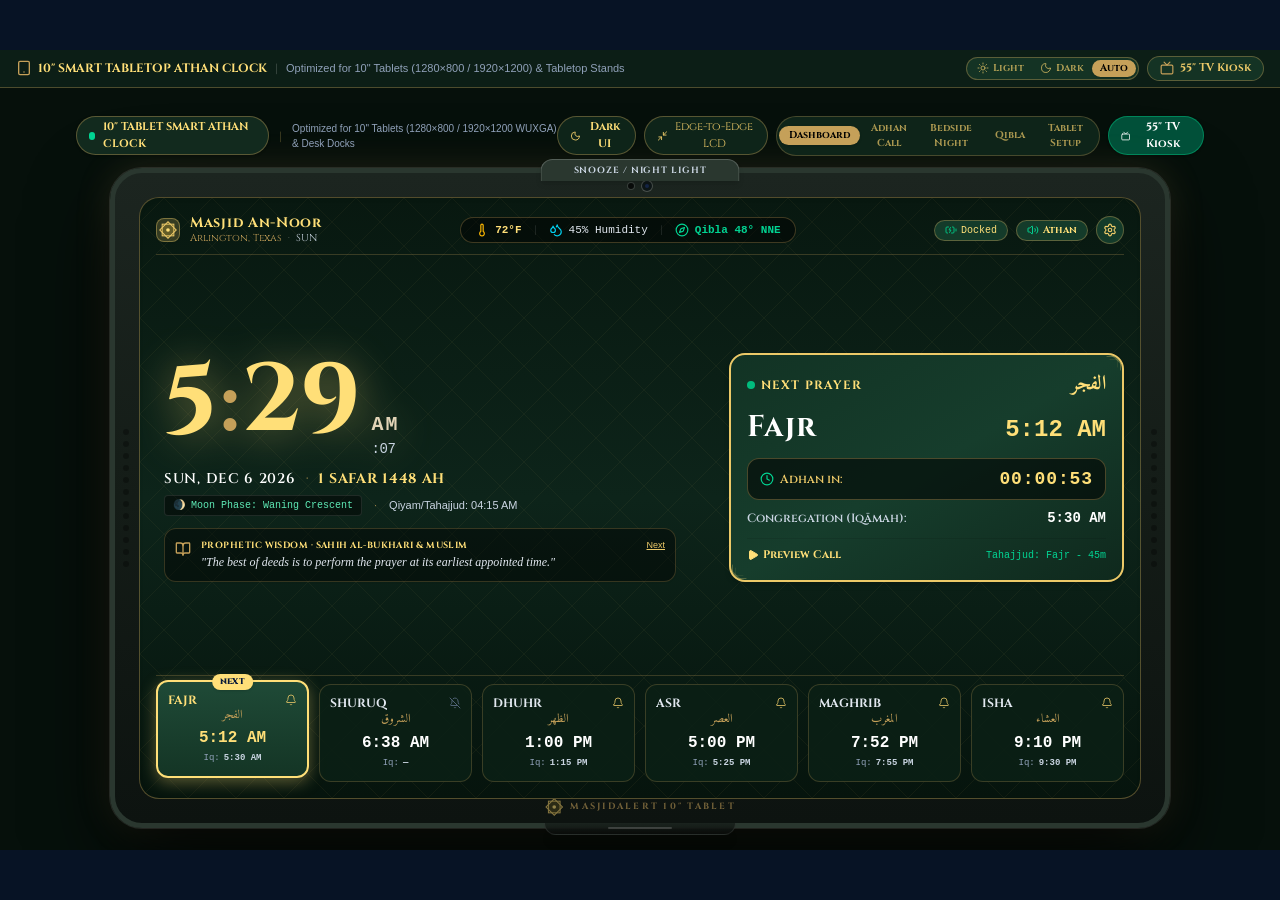
==== commit d0f3cbb6: "Athan clock v4" ====
--- a/index.html
+++ b/index.html
@@ -8,7 +8,7 @@
     <link rel="preconnect" href="https://fonts.googleapis.com">
     <link rel="preconnect" href="https://fonts.gstatic.com" crossorigin>
     <link href="https://fonts.googleapis.com/css2?family=Amiri:ital,wght@0,400;0,700;1,400;1,700&family=Cinzel:wght@400;500;600;700;800;900&family=Inter:wght@300;400;500;600;700;800&family=Plus+Jakarta+Sans:wght@300;400;500;600;700;800&display=swap" rel="stylesheet">
-    <script type="module" crossorigin>(function(){const t=document.createElement("link").relList;if(t&&t.supports&&t.supports("modulepreload"))return;for(const S of document.querySelectorAll('link[rel="modulepreload"]'))u(S);new MutationObserver(S=>{for(const n of S)if(n.type==="childList")for(const d of n.addedNodes)d.tagName==="LINK"&&d.rel==="modulepreload"&&u(d)}).observe(document,{childList:!0,subtree:!0});function l(S){const n={};return S.integrity&&(n.integrity=S.integrity),S.referrerPolicy&&(n.referrerPolicy=S.referrerPolicy),S.crossOrigin==="use-credentials"?n.credentials="include":S.crossOrigin==="anonymous"?n.credentials="omit":n.credentials="same-origin",n}function u(S){if(S.ep)return;S.ep=!0;const n=l(S);fetch(S.href,n)}})();function O0(r){return r&&r.__esModule&&Object.prototype.hasOwnProperty.call(r,"default")?r.default:r}var f2={exports:{}},Wb={};/**
+    <script type="module" crossorigin>(function(){const a=document.createElement("link").relList;if(a&&a.supports&&a.supports("modulepreload"))return;for(const n of document.querySelectorAll('link[rel="modulepreload"]'))b(n);new MutationObserver(n=>{for(const W of n)if(W.type==="childList")for(const s of W.addedNodes)s.tagName==="LINK"&&s.rel==="modulepreload"&&b(s)}).observe(document,{childList:!0,subtree:!0});function l(n){const W={};return n.integrity&&(W.integrity=n.integrity),n.referrerPolicy&&(W.referrerPolicy=n.referrerPolicy),n.crossOrigin==="use-credentials"?W.credentials="include":n.crossOrigin==="anonymous"?W.credentials="omit":W.credentials="same-origin",W}function b(n){if(n.ep)return;n.ep=!0;const W=l(n);fetch(n.href,W)}})();function ex(e){return e&&e.__esModule&&Object.prototype.hasOwnProperty.call(e,"default")?e.default:e}var Ds={exports:{}},tS={};/**
  * @license React
  * react-jsx-runtime.production.js
  *
@@ -16,7 +16,7 @@
  *
  * This source code is licensed under the MIT license found in the
  * LICENSE file in the root directory of this source tree.
- */var L8;function m0(){if(L8)return Wb;L8=1;var r=Symbol.for("react.transitional.element"),t=Symbol.for("react.fragment");function l(u,S,n){var d=null;if(n!==void 0&&(d=""+n),S.key!==void 0&&(d=""+S.key),"key"in S){n={};for(var i in S)i!=="key"&&(n[i]=S[i])}else n=S;return S=n.ref,{$$typeof:r,type:u,key:d,ref:S!==void 0?S:null,props:n}}return Wb.Fragment=t,Wb.jsx=l,Wb.jsxs=l,Wb}var j8;function R0(){return j8||(j8=1,f2.exports=m0()),f2.exports}var j=R0(),q2={exports:{}},it={};/**
+ */var nc;function lx(){if(nc)return tS;nc=1;var e=Symbol.for("react.transitional.element"),a=Symbol.for("react.fragment");function l(b,n,W){var s=null;if(W!==void 0&&(s=""+W),n.key!==void 0&&(s=""+n.key),"key"in n){W={};for(var c in n)c!=="key"&&(W[c]=n[c])}else W=n;return n=W.ref,{$$typeof:e,type:b,key:s,ref:n!==void 0?n:null,props:W}}return tS.Fragment=a,tS.jsx=l,tS.jsxs=l,tS}var Wc;function ux(){return Wc||(Wc=1,Ds.exports=lx()),Ds.exports}var k=ux(),Is={exports:{}},Lt={};/**
  * @license React
  * react.production.js
  *
@@ -24,7 +24,7 @@
  *
  * This source code is licensed under the MIT license found in the
  * LICENSE file in the root directory of this source tree.
- */var J8;function U0(){if(J8)return it;J8=1;var r=Symbol.for("react.transitional.element"),t=Symbol.for("react.portal"),l=Symbol.for("react.fragment"),u=Symbol.for("react.strict_mode"),S=Symbol.for("react.profiler"),n=Symbol.for("react.consumer"),d=Symbol.for("react.context"),i=Symbol.for("react.forward_ref"),s=Symbol.for("react.suspense"),V=Symbol.for("react.memo"),v=Symbol.for("react.lazy"),c=Symbol.for("react.activity"),J=Symbol.iterator;function X(w){return w===null||typeof w!="object"?null:(w=J&&w[J]||w["@@iterator"],typeof w=="function"?w:null)}var N={isMounted:function(){return!1},enqueueForceUpdate:function(){},enqueueReplaceState:function(){},enqueueSetState:function(){}},y=Object.assign,G={};function q(w,F,E){this.props=w,this.context=F,this.refs=G,this.updater=E||N}q.prototype.isReactComponent={},q.prototype.setState=function(w,F){if(typeof w!="object"&&typeof w!="function"&&w!=null)throw Error("takes an object of state variables to update or a function which returns an object of state variables.");this.updater.enqueueSetState(this,w,F,"setState")},q.prototype.forceUpdate=function(w){this.updater.enqueueForceUpdate(this,w,"forceUpdate")};function o(){}o.prototype=q.prototype;function T(w,F,E){this.props=w,this.context=F,this.refs=G,this.updater=E||N}var O=T.prototype=new o;O.constructor=T,y(O,q.prototype),O.isPureReactComponent=!0;var I=Array.isArray;function C(){}var H={H:null,A:null,T:null,S:null},Y=Object.prototype.hasOwnProperty;function $(w,F,E){var B=E.ref;return{$$typeof:r,type:w,key:F,ref:B!==void 0?B:null,props:E}}function tt(w,F){return $(w.type,F,w.props)}function pt(w){return typeof w=="object"&&w!==null&&w.$$typeof===r}function bt(w){var F={"=":"=0",":":"=2"};return"$"+w.replace(/[=:]/g,function(E){return F[E]})}var Ut=/\/+/g;function qt(w,F){return typeof w=="object"&&w!==null&&w.key!=null?bt(""+w.key):F.toString(36)}function xt(w){switch(w.status){case"fulfilled":return w.value;case"rejected":throw w.reason;default:switch(typeof w.status=="string"?w.then(C,C):(w.status="pending",w.then(function(F){w.status==="pending"&&(w.status="fulfilled",w.value=F)},function(F){w.status==="pending"&&(w.status="rejected",w.reason=F)})),w.status){case"fulfilled":return w.value;case"rejected":throw w.reason}}throw w}function R(w,F,E,B,rt){var st=typeof w;(st==="undefined"||st==="boolean")&&(w=null);var Tt=!1;if(w===null)Tt=!0;else switch(st){case"bigint":case"string":case"number":Tt=!0;break;case"object":switch(w.$$typeof){case r:case t:Tt=!0;break;case v:return Tt=w._init,R(Tt(w._payload),F,E,B,rt)}}if(Tt)return rt=rt(w),Tt=B===""?"."+qt(w,0):B,I(rt)?(E="",Tt!=null&&(E=Tt.replace(Ut,"$&/")+"/"),R(rt,F,E,"",function(ku){return ku})):rt!=null&&(pt(rt)&&(rt=tt(rt,E+(rt.key==null||w&&w.key===rt.key?"":(""+rt.key).replace(Ut,"$&/")+"/")+Tt)),F.push(rt)),1;Tt=0;var Ja=B===""?".":B+":";if(I(w))for(var Yt=0;Yt<w.length;Yt++)B=w[Yt],st=Ja+qt(B,Yt),Tt+=R(B,F,E,st,rt);else if(Yt=X(w),typeof Yt=="function")for(w=Yt.call(w),Yt=0;!(B=w.next()).done;)B=B.value,st=Ja+qt(B,Yt++),Tt+=R(B,F,E,st,rt);else if(st==="object"){if(typeof w.then=="function")return R(xt(w),F,E,B,rt);throw F=String(w),Error("Objects are not valid as a React child (found: "+(F==="[object Object]"?"object with keys {"+Object.keys(w).join(", ")+"}":F)+"). If you meant to render a collection of children, use an array instead.")}return Tt}function g(w,F,E){if(w==null)return w;var B=[],rt=0;return R(w,B,"","",function(st){return F.call(E,st,rt++)}),B}function _(w){if(w._status===-1){var F=w._result;F=F(),F.then(function(E){(w._status===0||w._status===-1)&&(w._status=1,w._result=E)},function(E){(w._status===0||w._status===-1)&&(w._status=2,w._result=E)}),w._status===-1&&(w._status=0,w._result=F)}if(w._status===1)return w._result.default;throw w._result}var Wt=typeof reportError=="function"?reportError:function(w){if(typeof window=="object"&&typeof window.ErrorEvent=="function"){var F=new window.ErrorEvent("error",{bubbles:!0,cancelable:!0,message:typeof w=="object"&&w!==null&&typeof w.message=="string"?String(w.message):String(w),error:w});if(!window.dispatchEvent(F))return}else if(typeof process=="object"&&typeof process.emit=="function"){process.emit("uncaughtException",w);return}console.error(w)},vt={map:g,forEach:function(w,F,E){g(w,function(){F.apply(this,arguments)},E)},count:function(w){var F=0;return g(w,function(){F++}),F},toArray:function(w){return g(w,function(F){return F})||[]},only:function(w){if(!pt(w))throw Error("React.Children.only expected to receive a single React element child.");return w}};return it.Activity=c,it.Children=vt,it.Component=q,it.Fragment=l,it.Profiler=S,it.PureComponent=T,it.StrictMode=u,it.Suspense=s,it.__CLIENT_INTERNALS_DO_NOT_USE_OR_WARN_USERS_THEY_CANNOT_UPGRADE=H,it.__COMPILER_RUNTIME={__proto__:null,c:function(w){return H.H.useMemoCache(w)}},it.cache=function(w){return function(){return w.apply(null,arguments)}},it.cacheSignal=function(){return null},it.cloneElement=function(w,F,E){if(w==null)throw Error("The argument must be a React element, but you passed "+w+".");var B=y({},w.props),rt=w.key;if(F!=null)for(st in F.key!==void 0&&(rt=""+F.key),F)!Y.call(F,st)||st==="key"||st==="__self"||st==="__source"||st==="ref"&&F.ref===void 0||(B[st]=F[st]);var st=arguments.length-2;if(st===1)B.children=E;else if(1<st){for(var Tt=Array(st),Ja=0;Ja<st;Ja++)Tt[Ja]=arguments[Ja+2];B.children=Tt}return $(w.type,rt,B)},it.createContext=function(w){return w={$$typeof:d,_currentValue:w,_currentValue2:w,_threadCount:0,Provider:null,Consumer:null},w.Provider=w,w.Consumer={$$typeof:n,_context:w},w},it.createElement=function(w,F,E){var B,rt={},st=null;if(F!=null)for(B in F.key!==void 0&&(st=""+F.key),F)Y.call(F,B)&&B!=="key"&&B!=="__self"&&B!=="__source"&&(rt[B]=F[B]);var Tt=arguments.length-2;if(Tt===1)rt.children=E;else if(1<Tt){for(var Ja=Array(Tt),Yt=0;Yt<Tt;Yt++)Ja[Yt]=arguments[Yt+2];rt.children=Ja}if(w&&w.defaultProps)for(B in Tt=w.defaultProps,Tt)rt[B]===void 0&&(rt[B]=Tt[B]);return $(w,st,rt)},it.createRef=function(){return{current:null}},it.forwardRef=function(w){return{$$typeof:i,render:w}},it.isValidElement=pt,it.lazy=function(w){return{$$typeof:v,_payload:{_status:-1,_result:w},_init:_}},it.memo=function(w,F){return{$$typeof:V,type:w,compare:F===void 0?null:F}},it.startTransition=function(w){var F=H.T,E={};H.T=E;try{var B=w(),rt=H.S;rt!==null&&rt(E,B),typeof B=="object"&&B!==null&&typeof B.then=="function"&&B.then(C,Wt)}catch(st){Wt(st)}finally{F!==null&&E.types!==null&&(F.types=E.types),H.T=F}},it.unstable_useCacheRefresh=function(){return H.H.useCacheRefresh()},it.use=function(w){return H.H.use(w)},it.useActionState=function(w,F,E){return H.H.useActionState(w,F,E)},it.useCallback=function(w,F){return H.H.useCallback(w,F)},it.useContext=function(w){return H.H.useContext(w)},it.useDebugValue=function(){},it.useDeferredValue=function(w,F){return H.H.useDeferredValue(w,F)},it.useEffect=function(w,F){return H.H.useEffect(w,F)},it.useEffectEvent=function(w){return H.H.useEffectEvent(w)},it.useId=function(){return H.H.useId()},it.useImperativeHandle=function(w,F,E){return H.H.useImperativeHandle(w,F,E)},it.useInsertionEffect=function(w,F){return H.H.useInsertionEffect(w,F)},it.useLayoutEffect=function(w,F){return H.H.useLayoutEffect(w,F)},it.useMemo=function(w,F){return H.H.useMemo(w,F)},it.useOptimistic=function(w,F){return H.H.useOptimistic(w,F)},it.useReducer=function(w,F,E){return H.H.useReducer(w,F,E)},it.useRef=function(w){return H.H.useRef(w)},it.useState=function(w){return H.H.useState(w)},it.useSyncExternalStore=function(w,F,E){return H.H.useSyncExternalStore(w,F,E)},it.useTransition=function(){return H.H.useTransition()},it.version="19.2.8",it}var X8;function Fp(){return X8||(X8=1,q2.exports=U0()),q2.exports}var D=Fp();const ua=O0(D);var T2={exports:{}},nb={},w2={exports:{}},Z2={};/**
+ */var dc;function bx(){if(dc)return Lt;dc=1;var e=Symbol.for("react.transitional.element"),a=Symbol.for("react.portal"),l=Symbol.for("react.fragment"),b=Symbol.for("react.strict_mode"),n=Symbol.for("react.profiler"),W=Symbol.for("react.consumer"),s=Symbol.for("react.context"),c=Symbol.for("react.forward_ref"),i=Symbol.for("react.suspense"),v=Symbol.for("react.memo"),V=Symbol.for("react.lazy"),L=Symbol.for("react.activity"),x=Symbol.for("react.view_transition"),N=Symbol.iterator;function X(o){return o===null||typeof o!="object"?null:(o=N&&o[N]||o["@@iterator"],typeof o=="function"?o:null)}var G={isMounted:function(){return!1},enqueueForceUpdate:function(){},enqueueReplaceState:function(){},enqueueSetState:function(){}},y=Object.assign,T={};function O(o,q,bt){this.props=o,this.context=q,this.refs=T,this.updater=bt||G}O.prototype.isReactComponent={},O.prototype.setState=function(o,q){if(typeof o!="object"&&typeof o!="function"&&o!=null)throw Error("takes an object of state variables to update or a function which returns an object of state variables.");this.updater.enqueueSetState(this,o,q,"setState")},O.prototype.forceUpdate=function(o){this.updater.enqueueForceUpdate(this,o,"forceUpdate")};function Z(){}Z.prototype=O.prototype;function F(o,q,bt){this.props=o,this.context=q,this.refs=T,this.updater=bt||G}var E=F.prototype=new Z;E.constructor=F,y(E,O.prototype),E.isPureReactComponent=!0;var D=Array.isArray;function H(){}var C={H:null,A:null,T:null,S:null},$=Object.prototype.hasOwnProperty;function _(o,q,bt){var St=bt.ref;return{$$typeof:e,type:o,key:q,ref:St!==void 0?St:null,props:bt}}function st(o,q){return _(o.type,q,o.props)}function Xt(o){return typeof o=="object"&&o!==null&&o.$$typeof===e}function Et(o){var q={"=":"=0",":":"=2"};return"$"+o.replace(/[=:]/g,function(bt){return q[bt]})}var Zt=/\/+/g;function jt(o,q){return typeof o=="object"&&o!==null&&o.key!=null?Et(""+o.key):q.toString(36)}function g(o){switch(o.status){case"fulfilled":return o.value;case"rejected":throw o.reason;default:switch(typeof o.status=="string"?o.then(H,H):(o.status="pending",o.then(function(q){o.status==="pending"&&(o.status="fulfilled",o.value=q)},function(q){o.status==="pending"&&(o.status="rejected",o.reason=q)})),o.status){case"fulfilled":return o.value;case"rejected":throw o.reason}}throw o}function ut(o,q,bt,St,it){var pt=typeof o;(pt==="undefined"||pt==="boolean")&&(o=null);var vt=!1;if(o===null)vt=!0;else switch(pt){case"bigint":case"string":case"number":vt=!0;break;case"object":switch(o.$$typeof){case e:case a:vt=!0;break;case V:return vt=o._init,ut(vt(o._payload),q,bt,St,it)}}if(vt)return it=it(o),vt=St===""?"."+jt(o,0):St,D(it)?(bt="",vt!=null&&(bt=vt.replace(Zt,"$&/")+"/"),ut(it,q,bt,"",function(br){return br})):it!=null&&(Xt(it)&&(it=st(it,bt+(it.key==null||o&&o.key===it.key?"":(""+it.key).replace(Zt,"$&/")+"/")+vt)),q.push(it)),1;vt=0;var Y=St===""?".":St+":";if(D(o))for(var nt=0;nt<o.length;nt++)St=o[nt],pt=Y+jt(St,nt),vt+=ut(St,q,bt,pt,it);else if(nt=X(o),typeof nt=="function")for(o=nt.call(o),nt=0;!(St=o.next()).done;)St=St.value,pt=Y+jt(St,nt++),vt+=ut(St,q,bt,pt,it);else if(pt==="object"){if(typeof o.then=="function")return ut(g(o),q,bt,St,it);throw q=String(o),Error("Objects are not valid as a React child (found: "+(q==="[object Object]"?"object with keys {"+Object.keys(o).join(", ")+"}":q)+"). If you meant to render a collection of children, use an array instead.")}return vt}function I(o,q,bt){if(o==null)return o;var St=[],it=0;return ut(o,St,"","",function(pt){return q.call(bt,pt,it++)}),St}function ct(o){if(o._status===-1){var q=o._result,bt=q();bt.then(function(St){(o._status===0||o._status===-1)&&(o._status=1,o._result=St,bt.status===void 0&&(bt.status="fulfilled",bt.value=St))},function(St){(o._status===0||o._status===-1)&&(o._status=2,o._result=St,bt.status===void 0&&(bt.status="rejected",bt.reason=St))}),o._status===-1&&(o._status=0,o._result=bt)}if(o._status===1)return o._result.default;throw o._result}var Vt=typeof reportError=="function"?reportError:function(o){if(typeof window=="object"&&typeof window.ErrorEvent=="function"){var q=new window.ErrorEvent("error",{bubbles:!0,cancelable:!0,message:typeof o=="object"&&o!==null&&typeof o.message=="string"?String(o.message):String(o),error:o});if(!window.dispatchEvent(q))return}else if(typeof process=="object"&&typeof process.emit=="function"){process.emit("uncaughtException",o);return}console.error(o)};function gt(o){var q=C.T,bt={};bt.types=q!==null?q.types:null,C.T=bt;try{var St=o(),it=C.S;it!==null&&it(bt,St),typeof St=="object"&&St!==null&&typeof St.then=="function"&&St.then(H,Vt)}catch(pt){Vt(pt)}finally{q!==null&&bt.types!==null&&(q.types=bt.types),C.T=q}}function ea(o){var q=C.T;if(q!==null){var bt=q.types;bt===null?q.types=[o]:bt.indexOf(o)===-1&&bt.push(o)}else gt(ea.bind(null,o))}var xa={map:I,forEach:function(o,q,bt){I(o,function(){q.apply(this,arguments)},bt)},count:function(o){var q=0;return I(o,function(){q++}),q},toArray:function(o){return I(o,function(q){return q})||[]},only:function(o){if(!Xt(o))throw Error("React.Children.only expected to receive a single React element child.");return o}};return Lt.Activity=L,Lt.Children=xa,Lt.Component=O,Lt.Fragment=l,Lt.Profiler=n,Lt.PureComponent=F,Lt.StrictMode=b,Lt.Suspense=i,Lt.ViewTransition=x,Lt.__CLIENT_INTERNALS_DO_NOT_USE_OR_WARN_USERS_THEY_CANNOT_UPGRADE=C,Lt.__COMPILER_RUNTIME={__proto__:null,c:function(o){return C.H.useMemoCache(o)}},Lt.addTransitionType=ea,Lt.cache=function(o){return function(){return o.apply(null,arguments)}},Lt.cacheSignal=function(){return null},Lt.cloneElement=function(o,q,bt){if(o==null)throw Error("The argument must be a React element, but you passed "+o+".");var St=y({},o.props),it=o.key;if(q!=null)for(pt in q.key!==void 0&&(it=""+q.key),q)!$.call(q,pt)||pt==="key"||pt==="__self"||pt==="__source"||pt==="ref"&&q.ref===void 0||(St[pt]=q[pt]);var pt=arguments.length-2;if(pt===1)St.children=bt;else if(1<pt){for(var vt=Array(pt),Y=0;Y<pt;Y++)vt[Y]=arguments[Y+2];St.children=vt}return _(o.type,it,St)},Lt.createContext=function(o){return o={$$typeof:s,_currentValue:o,_currentValue2:o,_threadCount:0,Provider:null,Consumer:null},o.Provider=o,o.Consumer={$$typeof:W,_context:o},o},Lt.createElement=function(o,q,bt){var St,it={},pt=null;if(q!=null)for(St in q.key!==void 0&&(pt=""+q.key),q)$.call(q,St)&&St!=="key"&&St!=="__self"&&St!=="__source"&&(it[St]=q[St]);var vt=arguments.length-2;if(vt===1)it.children=bt;else if(1<vt){for(var Y=Array(vt),nt=0;nt<vt;nt++)Y[nt]=arguments[nt+2];it.children=Y}if(o&&o.defaultProps)for(St in vt=o.defaultProps,vt)it[St]===void 0&&(it[St]=vt[St]);return _(o,pt,it)},Lt.createRef=function(){return{current:null}},Lt.forwardRef=function(o){return{$$typeof:c,render:o}},Lt.isValidElement=Xt,Lt.lazy=function(o){return{$$typeof:V,_payload:{_status:-1,_result:o},_init:ct}},Lt.memo=function(o,q){return{$$typeof:v,type:o,compare:q===void 0?null:q}},Lt.startTransition=gt,Lt.unstable_useCacheRefresh=function(){return C.H.useCacheRefresh()},Lt.use=function(o){return C.H.use(o)},Lt.useActionState=function(o,q,bt){return C.H.useActionState(o,q,bt)},Lt.useCallback=function(o,q){return C.H.useCallback(o,q)},Lt.useContext=function(o){return C.H.useContext(o)},Lt.useDebugValue=function(){},Lt.useDeferredValue=function(o,q){return C.H.useDeferredValue(o,q)},Lt.useEffect=function(o,q){return C.H.useEffect(o,q)},Lt.useEffectEvent=function(o){return C.H.useEffectEvent(o)},Lt.useId=function(){return C.H.useId()},Lt.useImperativeHandle=function(o,q,bt){return C.H.useImperativeHandle(o,q,bt)},Lt.useInsertionEffect=function(o,q){return C.H.useInsertionEffect(o,q)},Lt.useLayoutEffect=function(o,q){return C.H.useLayoutEffect(o,q)},Lt.useMemo=function(o,q){return C.H.useMemo(o,q)},Lt.useOptimistic=function(o,q){return C.H.useOptimistic(o,q)},Lt.useReducer=function(o,q,bt){return C.H.useReducer(o,q,bt)},Lt.useRef=function(o){return C.H.useRef(o)},Lt.useState=function(o){return C.H.useState(o)},Lt.useSyncExternalStore=function(o,q,bt){return C.H.useSyncExternalStore(o,q,bt)},Lt.useTransition=function(){return C.H.useTransition()},Lt.version="19.3.0",Lt}var sc;function l1(){return sc||(sc=1,Is.exports=bx()),Is.exports}var P=l1();const ca=ex(P);var Es={exports:{}},aS={},gs={exports:{}},Ys={};/**
  * @license React
  * scheduler.production.js
  *
@@ -32,7 +32,7 @@
  *
  * This source code is licensed under the MIT license found in the
  * LICENSE file in the root directory of this source tree.
- */var N8;function F0(){return N8||(N8=1,(function(r){function t(R,g){var _=R.length;R.push(g);t:for(;0<_;){var Wt=_-1>>>1,vt=R[Wt];if(0<S(vt,g))R[Wt]=g,R[_]=vt,_=Wt;else break t}}function l(R){return R.length===0?null:R[0]}function u(R){if(R.length===0)return null;var g=R[0],_=R.pop();if(_!==g){R[0]=_;t:for(var Wt=0,vt=R.length,w=vt>>>1;Wt<w;){var F=2*(Wt+1)-1,E=R[F],B=F+1,rt=R[B];if(0>S(E,_))B<vt&&0>S(rt,E)?(R[Wt]=rt,R[B]=_,Wt=B):(R[Wt]=E,R[F]=_,Wt=F);else if(B<vt&&0>S(rt,_))R[Wt]=rt,R[B]=_,Wt=B;else break t}}return g}function S(R,g){var _=R.sortIndex-g.sortIndex;return _!==0?_:R.id-g.id}if(r.unstable_now=void 0,typeof performance=="object"&&typeof performance.now=="function"){var n=performance;r.unstable_now=function(){return n.now()}}else{var d=Date,i=d.now();r.unstable_now=function(){return d.now()-i}}var s=[],V=[],v=1,c=null,J=3,X=!1,N=!1,y=!1,G=!1,q=typeof setTimeout=="function"?setTimeout:null,o=typeof clearTimeout=="function"?clearTimeout:null,T=typeof setImmediate<"u"?setImmediate:null;function O(R){for(var g=l(V);g!==null;){if(g.callback===null)u(V);else if(g.startTime<=R)u(V),g.sortIndex=g.expirationTime,t(s,g);else break;g=l(V)}}function I(R){if(y=!1,O(R),!N)if(l(s)!==null)N=!0,C||(C=!0,bt());else{var g=l(V);g!==null&&xt(I,g.startTime-R)}}var C=!1,H=-1,Y=5,$=-1;function tt(){return G?!0:!(r.unstable_now()-$<Y)}function pt(){if(G=!1,C){var R=r.unstable_now();$=R;var g=!0;try{t:{N=!1,y&&(y=!1,o(H),H=-1),X=!0;var _=J;try{a:{for(O(R),c=l(s);c!==null&&!(c.expirationTime>R&&tt());){var Wt=c.callback;if(typeof Wt=="function"){c.callback=null,J=c.priorityLevel;var vt=Wt(c.expirationTime<=R);if(R=r.unstable_now(),typeof vt=="function"){c.callback=vt,O(R),g=!0;break a}c===l(s)&&u(s),O(R)}else u(s);c=l(s)}if(c!==null)g=!0;else{var w=l(V);w!==null&&xt(I,w.startTime-R),g=!1}}break t}finally{c=null,J=_,X=!1}g=void 0}}finally{g?bt():C=!1}}}var bt;if(typeof T=="function")bt=function(){T(pt)};else if(typeof MessageChannel<"u"){var Ut=new MessageChannel,qt=Ut.port2;Ut.port1.onmessage=pt,bt=function(){qt.postMessage(null)}}else bt=function(){q(pt,0)};function xt(R,g){H=q(function(){R(r.unstable_now())},g)}r.unstable_IdlePriority=5,r.unstable_ImmediatePriority=1,r.unstable_LowPriority=4,r.unstable_NormalPriority=3,r.unstable_Profiling=null,r.unstable_UserBlockingPriority=2,r.unstable_cancelCallback=function(R){R.callback=null},r.unstable_forceFrameRate=function(R){0>R||125<R?console.error("forceFrameRate takes a positive int between 0 and 125, forcing frame rates higher than 125 fps is not supported"):Y=0<R?Math.floor(1e3/R):5},r.unstable_getCurrentPriorityLevel=function(){return J},r.unstable_next=function(R){switch(J){case 1:case 2:case 3:var g=3;break;default:g=J}var _=J;J=g;try{return R()}finally{J=_}},r.unstable_requestPaint=function(){G=!0},r.unstable_runWithPriority=function(R,g){switch(R){case 1:case 2:case 3:case 4:case 5:break;default:R=3}var _=J;J=R;try{return g()}finally{J=_}},r.unstable_scheduleCallback=function(R,g,_){var Wt=r.unstable_now();switch(typeof _=="object"&&_!==null?(_=_.delay,_=typeof _=="number"&&0<_?Wt+_:Wt):_=Wt,R){case 1:var vt=-1;break;case 2:vt=250;break;case 5:vt=1073741823;break;case 4:vt=1e4;break;default:vt=5e3}return vt=_+vt,R={id:v++,callback:g,priorityLevel:R,startTime:_,expirationTime:vt,sortIndex:-1},_>Wt?(R.sortIndex=_,t(V,R),l(s)===null&&R===l(V)&&(y?(o(H),H=-1):y=!0,xt(I,_-Wt))):(R.sortIndex=vt,t(s,R),N||X||(N=!0,C||(C=!0,bt()))),R},r.unstable_shouldYield=tt,r.unstable_wrapCallback=function(R){var g=J;return function(){var _=J;J=g;try{return R.apply(this,arguments)}finally{J=_}}}})(Z2)),Z2}var x8;function P0(){return x8||(x8=1,w2.exports=F0()),w2.exports}var A2={exports:{}},ca={};/**
+ */var pc;function Sx(){return pc||(pc=1,(function(e){function a(g,ut){var I=g.length;g.push(ut);t:for(;0<I;){var ct=I-1>>>1,Vt=g[ct];if(0<n(Vt,ut))g[ct]=ut,g[I]=Vt,I=ct;else break t}}function l(g){return g.length===0?null:g[0]}function b(g){if(g.length===0)return null;var ut=g[0],I=g.pop();if(I!==ut){g[0]=I;t:for(var ct=0,Vt=g.length,gt=Vt>>>1;ct<gt;){var ea=2*(ct+1)-1,xa=g[ea],o=ea+1,q=g[o];if(0>n(xa,I))o<Vt&&0>n(q,xa)?(g[ct]=q,g[o]=I,ct=o):(g[ct]=xa,g[ea]=I,ct=ea);else if(o<Vt&&0>n(q,I))g[ct]=q,g[o]=I,ct=o;else break t}}return ut}function n(g,ut){var I=g.sortIndex-ut.sortIndex;return I!==0?I:g.id-ut.id}if(e.unstable_now=void 0,typeof performance=="object"&&typeof performance.now=="function"){var W=performance;e.unstable_now=function(){return W.now()}}else{var s=Date,c=s.now();e.unstable_now=function(){return s.now()-c}}var i=[],v=[],V=1,L=null,x=3,N=!1,X=!1,G=!1,y=!1,T=typeof setTimeout=="function"?setTimeout:null,O=typeof clearTimeout=="function"?clearTimeout:null,Z=typeof setImmediate<"u"?setImmediate:null;function F(g){for(var ut=l(v);ut!==null;){if(ut.callback===null)b(v);else if(ut.startTime<=g)b(v),ut.sortIndex=ut.expirationTime,a(i,ut);else break;ut=l(v)}}function E(g){if(G=!1,F(g),!X)if(l(i)!==null)X=!0,D||(D=!0,Xt());else{var ut=l(v);ut!==null&&jt(E,ut.startTime-g)}}var D=!1,H=-1,C=5,$=-1;function _(){return y?!0:!(e.unstable_now()-$<C)}function st(){if(y=!1,D){var g=e.unstable_now();$=g;var ut=!0;try{t:{X=!1,G&&(G=!1,O(H),H=-1),N=!0;var I=x;try{a:{for(F(g),L=l(i);L!==null&&!(L.expirationTime>g&&_());){var ct=L.callback;if(typeof ct=="function"){L.callback=null,x=L.priorityLevel;var Vt=ct(L.expirationTime<=g);if(g=e.unstable_now(),typeof Vt=="function"){L.callback=Vt,F(g),ut=!0;break a}L===l(i)&&b(i),F(g)}else b(i);L=l(i)}if(L!==null)ut=!0;else{var gt=l(v);gt!==null&&jt(E,gt.startTime-g),ut=!1}}break t}finally{L=null,x=I,N=!1}ut=void 0}}finally{ut?Xt():D=!1}}}var Xt;if(typeof Z=="function")Xt=function(){Z(st)};else if(typeof MessageChannel<"u"){var Et=new MessageChannel,Zt=Et.port2;Et.port1.onmessage=st,Xt=function(){Zt.postMessage(null)}}else Xt=function(){T(st,0)};function jt(g,ut){H=T(function(){g(e.unstable_now())},ut)}e.unstable_IdlePriority=5,e.unstable_ImmediatePriority=1,e.unstable_LowPriority=4,e.unstable_NormalPriority=3,e.unstable_Profiling=null,e.unstable_UserBlockingPriority=2,e.unstable_cancelCallback=function(g){g.callback=null},e.unstable_forceFrameRate=function(g){0>g||125<g?console.error("forceFrameRate takes a positive int between 0 and 125, forcing frame rates higher than 125 fps is not supported"):C=0<g?Math.floor(1e3/g):5},e.unstable_getCurrentPriorityLevel=function(){return x},e.unstable_next=function(g){switch(x){case 1:case 2:case 3:var ut=3;break;default:ut=x}var I=x;x=ut;try{return g()}finally{x=I}},e.unstable_requestPaint=function(){y=!0},e.unstable_runWithPriority=function(g,ut){switch(g){case 1:case 2:case 3:case 4:case 5:break;default:g=3}var I=x;x=g;try{return ut()}finally{x=I}},e.unstable_scheduleCallback=function(g,ut,I){var ct=e.unstable_now();switch(typeof I=="object"&&I!==null?(I=I.delay,I=typeof I=="number"&&0<I?ct+I:ct):I=ct,g){case 1:var Vt=-1;break;case 2:Vt=250;break;case 5:Vt=1073741823;break;case 4:Vt=1e4;break;default:Vt=5e3}return Vt=I+Vt,g={id:V++,callback:ut,priorityLevel:g,startTime:I,expirationTime:Vt,sortIndex:-1},I>ct?(g.sortIndex=I,a(v,g),l(i)===null&&g===l(v)&&(G?(O(H),H=-1):G=!0,jt(E,I-ct))):(g.sortIndex=Vt,a(i,g),X||N||(X=!0,D||(D=!0,Xt()))),g},e.unstable_shouldYield=_,e.unstable_wrapCallback=function(g){var ut=x;return function(){var I=x;x=ut;try{return g.apply(this,arguments)}finally{x=I}}}})(Ys)),Ys}var ic;function nx(){return ic||(ic=1,gs.exports=Sx()),gs.exports}var Bs={exports:{}},qa={};/**
  * @license React
  * react-dom.production.js
  *
@@ -40,7 +40,7 @@
  *
  * This source code is licensed under the MIT license found in the
  * LICENSE file in the root directory of this source tree.
- */var y8;function z0(){if(y8)return ca;y8=1;var r=Fp();function t(s){var V="https://react.dev/errors/"+s;if(1<arguments.length){V+="?args[]="+encodeURIComponent(arguments[1]);for(var v=2;v<arguments.length;v++)V+="&args[]="+encodeURIComponent(arguments[v])}return"Minified React error #"+s+"; visit "+V+" for the full message or use the non-minified dev environment for full errors and additional helpful warnings."}function l(){}var u={d:{f:l,r:function(){throw Error(t(522))},D:l,C:l,L:l,m:l,X:l,S:l,M:l},p:0,findDOMNode:null},S=Symbol.for("react.portal");function n(s,V,v){var c=3<arguments.length&&arguments[3]!==void 0?arguments[3]:null;return{$$typeof:S,key:c==null?null:""+c,children:s,containerInfo:V,implementation:v}}var d=r.__CLIENT_INTERNALS_DO_NOT_USE_OR_WARN_USERS_THEY_CANNOT_UPGRADE;function i(s,V){if(s==="font")return"";if(typeof V=="string")return V==="use-credentials"?V:""}return ca.__DOM_INTERNALS_DO_NOT_USE_OR_WARN_USERS_THEY_CANNOT_UPGRADE=u,ca.createPortal=function(s,V){var v=2<arguments.length&&arguments[2]!==void 0?arguments[2]:null;if(!V||V.nodeType!==1&&V.nodeType!==9&&V.nodeType!==11)throw Error(t(299));return n(s,V,null,v)},ca.flushSync=function(s){var V=d.T,v=u.p;try{if(d.T=null,u.p=2,s)return s()}finally{d.T=V,u.p=v,u.d.f()}},ca.preconnect=function(s,V){typeof s=="string"&&(V?(V=V.crossOrigin,V=typeof V=="string"?V==="use-credentials"?V:"":void 0):V=null,u.d.C(s,V))},ca.prefetchDNS=function(s){typeof s=="string"&&u.d.D(s)},ca.preinit=function(s,V){if(typeof s=="string"&&V&&typeof V.as=="string"){var v=V.as,c=i(v,V.crossOrigin),J=typeof V.integrity=="string"?V.integrity:void 0,X=typeof V.fetchPriority=="string"?V.fetchPriority:void 0;v==="style"?u.d.S(s,typeof V.precedence=="string"?V.precedence:void 0,{crossOrigin:c,integrity:J,fetchPriority:X}):v==="script"&&u.d.X(s,{crossOrigin:c,integrity:J,fetchPriority:X,nonce:typeof V.nonce=="string"?V.nonce:void 0})}},ca.preinitModule=function(s,V){if(typeof s=="string")if(typeof V=="object"&&V!==null){if(V.as==null||V.as==="script"){var v=i(V.as,V.crossOrigin);u.d.M(s,{crossOrigin:v,integrity:typeof V.integrity=="string"?V.integrity:void 0,nonce:typeof V.nonce=="string"?V.nonce:void 0})}}else V==null&&u.d.M(s)},ca.preload=function(s,V){if(typeof s=="string"&&typeof V=="object"&&V!==null&&typeof V.as=="string"){var v=V.as,c=i(v,V.crossOrigin);u.d.L(s,v,{crossOrigin:c,integrity:typeof V.integrity=="string"?V.integrity:void 0,nonce:typeof V.nonce=="string"?V.nonce:void 0,type:typeof V.type=="string"?V.type:void 0,fetchPriority:typeof V.fetchPriority=="string"?V.fetchPriority:void 0,referrerPolicy:typeof V.referrerPolicy=="string"?V.referrerPolicy:void 0,imageSrcSet:typeof V.imageSrcSet=="string"?V.imageSrcSet:void 0,imageSizes:typeof V.imageSizes=="string"?V.imageSizes:void 0,media:typeof V.media=="string"?V.media:void 0})}},ca.preloadModule=function(s,V){if(typeof s=="string")if(V){var v=i(V.as,V.crossOrigin);u.d.m(s,{as:typeof V.as=="string"&&V.as!=="script"?V.as:void 0,crossOrigin:v,integrity:typeof V.integrity=="string"?V.integrity:void 0})}else u.d.m(s)},ca.requestFormReset=function(s){u.d.r(s)},ca.unstable_batchedUpdates=function(s,V){return s(V)},ca.useFormState=function(s,V,v){return d.H.useFormState(s,V,v)},ca.useFormStatus=function(){return d.H.useHostTransitionStatus()},ca.version="19.2.8",ca}var G8;function H0(){if(G8)return A2.exports;G8=1;function r(){if(!(typeof __REACT_DEVTOOLS_GLOBAL_HOOK__>"u"||typeof __REACT_DEVTOOLS_GLOBAL_HOOK__.checkDCE!="function"))try{__REACT_DEVTOOLS_GLOBAL_HOOK__.checkDCE(r)}catch(t){console.error(t)}}return r(),A2.exports=z0(),A2.exports}/**
+ */var cc;function Wx(){if(cc)return qa;cc=1;var e=l1();function a(V){var L="https://react.dev/errors/"+V;if(1<arguments.length){L+="?args[]="+encodeURIComponent(arguments[1]);for(var x=2;x<arguments.length;x++)L+="&args[]="+encodeURIComponent(arguments[x])}return"Minified React error #"+V+"; visit "+L+" for the full message or use the non-minified dev environment for full errors and additional helpful warnings."}function l(){}var b={d:{f:l,r:function(){throw Error(a(522))},D:l,C:l,L:l,m:l,X:l,S:l,M:l},p:0,findDOMNode:null},n=Symbol.for("react.portal"),W=Symbol.for("react.recoverable"),s=Symbol.for("react.optimistic_key");function c(V,L,x){var N=3<arguments.length&&arguments[3]!==void 0?arguments[3]:null;return{$$typeof:n,key:N==null?null:N===s?s:""+N,children:V,containerInfo:L,implementation:x}}var i=e.__CLIENT_INTERNALS_DO_NOT_USE_OR_WARN_USERS_THEY_CANNOT_UPGRADE;function v(V,L){if(V==="font")return"";if(typeof L=="string")return L==="use-credentials"?L:""}return qa.__DOM_INTERNALS_DO_NOT_USE_OR_WARN_USERS_THEY_CANNOT_UPGRADE=b,qa.browser=function(V){return{$$typeof:W,_reason:V}},qa.createPortal=function(V,L){var x=2<arguments.length&&arguments[2]!==void 0?arguments[2]:null;if(!L||L.nodeType!==1&&L.nodeType!==9&&L.nodeType!==11)throw Error(a(299));return c(V,L,null,x)},qa.flushSync=function(V){var L=i.T,x=b.p;try{if(i.T=null,b.p=2,V)return V()}finally{i.T=L,b.p=x,b.d.f()}},qa.preconnect=function(V,L){typeof V=="string"&&(L?(L=L.crossOrigin,L=typeof L=="string"?L==="use-credentials"?L:"":void 0):L=null,b.d.C(V,L))},qa.prefetchDNS=function(V){typeof V=="string"&&b.d.D(V)},qa.preinit=function(V,L){if(typeof V=="string"&&L&&typeof L.as=="string"){var x=L.as,N=v(x,L.crossOrigin),X=typeof L.integrity=="string"?L.integrity:void 0,G=typeof L.fetchPriority=="string"?L.fetchPriority:void 0;x==="style"?b.d.S(V,typeof L.precedence=="string"?L.precedence:void 0,{crossOrigin:N,integrity:X,fetchPriority:G}):x==="script"&&b.d.X(V,{crossOrigin:N,integrity:X,fetchPriority:G,nonce:typeof L.nonce=="string"?L.nonce:void 0})}},qa.preinitModule=function(V,L){if(typeof V=="string")if(typeof L=="object"&&L!==null){if(L.as==null||L.as==="script"){var x=v(L.as,L.crossOrigin);b.d.M(V,{crossOrigin:x,integrity:typeof L.integrity=="string"?L.integrity:void 0,nonce:typeof L.nonce=="string"?L.nonce:void 0,fetchPriority:typeof L.fetchPriority=="string"?L.fetchPriority:void 0})}}else L==null&&b.d.M(V)},qa.preload=function(V,L){if(typeof V=="string"&&typeof L=="object"&&L!==null&&typeof L.as=="string"){var x=L.as,N=v(x,L.crossOrigin);b.d.L(V,x,{crossOrigin:N,integrity:typeof L.integrity=="string"?L.integrity:void 0,nonce:typeof L.nonce=="string"?L.nonce:void 0,type:typeof L.type=="string"?L.type:void 0,fetchPriority:typeof L.fetchPriority=="string"?L.fetchPriority:void 0,referrerPolicy:typeof L.referrerPolicy=="string"?L.referrerPolicy:void 0,imageSrcSet:typeof L.imageSrcSet=="string"?L.imageSrcSet:void 0,imageSizes:typeof L.imageSizes=="string"?L.imageSizes:void 0,media:typeof L.media=="string"?L.media:void 0})}},qa.preloadModule=function(V,L){if(typeof V=="string")if(L){var x=v(L.as,L.crossOrigin);b.d.m(V,{as:typeof L.as=="string"&&L.as!=="script"?L.as:void 0,crossOrigin:x,integrity:typeof L.integrity=="string"?L.integrity:void 0,nonce:typeof L.nonce=="string"?L.nonce:void 0,fetchPriority:typeof L.fetchPriority=="string"?L.fetchPriority:void 0})}else b.d.m(V)},qa.requestFormReset=function(V){b.d.r(V)},qa.unstable_batchedUpdates=function(V,L){return V(L)},qa.useFormState=function(V,L,x){return i.H.useFormState(V,L,x)},qa.useFormStatus=function(){return i.H.useHostTransitionStatus()},qa.version="19.3.0",qa}var vc;function dx(){if(vc)return Bs.exports;vc=1;function e(){if(!(typeof __REACT_DEVTOOLS_GLOBAL_HOOK__>"u"||typeof __REACT_DEVTOOLS_GLOBAL_HOOK__.checkDCE!="function"))try{__REACT_DEVTOOLS_GLOBAL_HOOK__.checkDCE(e)}catch(a){console.error(a)}}return e(),Bs.exports=Wx(),Bs.exports}/**
  * @license React
  * react-dom-client.production.js
  *
@@ -48,170 +48,235 @@
  *
  * This source code is licensed under the MIT license found in the
  * LICENSE file in the root directory of this source tree.
- */var f8;function M0(){if(f8)return nb;f8=1;var r=P0(),t=Fp(),l=H0();function u(a){var e="https://react.dev/errors/"+a;if(1<arguments.length){e+="?args[]="+encodeURIComponent(arguments[1]);for(var b=2;b<arguments.length;b++)e+="&args[]="+encodeURIComponent(arguments[b])}return"Minified React error #"+a+"; visit "+e+" for the full message or use the non-minified dev environment for full errors and additional helpful warnings."}function S(a){return!(!a||a.nodeType!==1&&a.nodeType!==9&&a.nodeType!==11)}function n(a){var e=a,b=a;if(a.alternate)for(;e.return;)e=e.return;else{a=e;do e=a,(e.flags&4098)!==0&&(b=e.return),a=e.return;while(a)}return e.tag===3?b:null}function d(a){if(a.tag===13){var e=a.memoizedState;if(e===null&&(a=a.alternate,a!==null&&(e=a.memoizedState)),e!==null)return e.dehydrated}return null}function i(a){if(a.tag===31){var e=a.memoizedState;if(e===null&&(a=a.alternate,a!==null&&(e=a.memoizedState)),e!==null)return e.dehydrated}return null}function s(a){if(n(a)!==a)throw Error(u(188))}function V(a){var e=a.alternate;if(!e){if(e=n(a),e===null)throw Error(u(188));return e!==a?null:a}for(var b=a,W=e;;){var p=b.return;if(p===null)break;var k=p.alternate;if(k===null){if(W=p.return,W!==null){b=W;continue}break}if(p.child===k.child){for(k=p.child;k;){if(k===b)return s(p),a;if(k===W)return s(p),e;k=k.sibling}throw Error(u(188))}if(b.return!==W.return)b=p,W=k;else{for(var L=!1,x=p.child;x;){if(x===b){L=!0,b=p,W=k;break}if(x===W){L=!0,W=p,b=k;break}x=x.sibling}if(!L){for(x=k.child;x;){if(x===b){L=!0,b=k,W=p;break}if(x===W){L=!0,W=k,b=p;break}x=x.sibling}if(!L)throw Error(u(189))}}if(b.alternate!==W)throw Error(u(190))}if(b.tag!==3)throw Error(u(188));return b.stateNode.current===b?a:e}function v(a){var e=a.tag;if(e===5||e===26||e===27||e===6)return a;for(a=a.child;a!==null;){if(e=v(a),e!==null)return e;a=a.sibling}return null}var c=Object.assign,J=Symbol.for("react.element"),X=Symbol.for("react.transitional.element"),N=Symbol.for("react.portal"),y=Symbol.for("react.fragment"),G=Symbol.for("react.strict_mode"),q=Symbol.for("react.profiler"),o=Symbol.for("react.consumer"),T=Symbol.for("react.context"),O=Symbol.for("react.forward_ref"),I=Symbol.for("react.suspense"),C=Symbol.for("react.suspense_list"),H=Symbol.for("react.memo"),Y=Symbol.for("react.lazy"),$=Symbol.for("react.activity"),tt=Symbol.for("react.memo_cache_sentinel"),pt=Symbol.iterator;function bt(a){return a===null||typeof a!="object"?null:(a=pt&&a[pt]||a["@@iterator"],typeof a=="function"?a:null)}var Ut=Symbol.for("react.client.reference");function qt(a){if(a==null)return null;if(typeof a=="function")return a.$$typeof===Ut?null:a.displayName||a.name||null;if(typeof a=="string")return a;switch(a){case y:return"Fragment";case q:return"Profiler";case G:return"StrictMode";case I:return"Suspense";case C:return"SuspenseList";case $:return"Activity"}if(typeof a=="object")switch(a.$$typeof){case N:return"Portal";case T:return a.displayName||"Context";case o:return(a._context.displayName||"Context")+".Consumer";case O:var e=a.render;return a=a.displayName,a||(a=e.displayName||e.name||"",a=a!==""?"ForwardRef("+a+")":"ForwardRef"),a;case H:return e=a.displayName||null,e!==null?e:qt(a.type)||"Memo";case Y:e=a._payload,a=a._init;try{return qt(a(e))}catch{}}return null}var xt=Array.isArray,R=t.__CLIENT_INTERNALS_DO_NOT_USE_OR_WARN_USERS_THEY_CANNOT_UPGRADE,g=l.__DOM_INTERNALS_DO_NOT_USE_OR_WARN_USERS_THEY_CANNOT_UPGRADE,_={pending:!1,data:null,method:null,action:null},Wt=[],vt=-1;function w(a){return{current:a}}function F(a){0>vt||(a.current=Wt[vt],Wt[vt]=null,vt--)}function E(a,e){vt++,Wt[vt]=a.current,a.current=e}var B=w(null),rt=w(null),st=w(null),Tt=w(null);function Ja(a,e){switch(E(st,e),E(rt,a),E(B,null),e.nodeType){case 9:case 11:a=(a=e.documentElement)&&(a=a.namespaceURI)?z3(a):0;break;default:if(a=e.tagName,e=e.namespaceURI)e=z3(e),a=H3(e,a);else switch(a){case"svg":a=1;break;case"math":a=2;break;default:a=0}}F(B),E(B,a)}function Yt(){F(B),F(rt),F(st)}function ku(a){a.memoizedState!==null&&E(Tt,a);var e=B.current,b=H3(e,a.type);e!==b&&(E(rt,a),E(B,b))}function Mb(a){rt.current===a&&(F(B),F(rt)),Tt.current===a&&(F(Tt),lb._currentValue=_)}var Sn,cs;function Te(a){if(Sn===void 0)try{throw Error()}catch(b){var e=b.stack.trim().match(/\n( *(at )?)/);Sn=e&&e[1]||"",cs=-1<b.stack.indexOf(`
-    at`)?" (<anonymous>)":-1<b.stack.indexOf("@")?"@unknown:0:0":""}return`
-`+Sn+a+cs}var Wn=!1;function nn(a,e){if(!a||Wn)return"";Wn=!0;var b=Error.prepareStackTrace;Error.prepareStackTrace=void 0;try{var W={DetermineComponentFrameRoot:function(){try{if(e){var M=function(){throw Error()};if(Object.defineProperty(M.prototype,"props",{set:function(){throw Error()}}),typeof Reflect=="object"&&Reflect.construct){try{Reflect.construct(M,[])}catch(U){var m=U}Reflect.construct(a,[],M)}else{try{M.call()}catch(U){m=U}a.call(M.prototype)}}else{try{throw Error()}catch(U){m=U}(M=a())&&typeof M.catch=="function"&&M.catch(function(){})}}catch(U){if(U&&m&&typeof U.stack=="string")return[U.stack,m.stack]}return[null,null]}};W.DetermineComponentFrameRoot.displayName="DetermineComponentFrameRoot";var p=Object.getOwnPropertyDescriptor(W.DetermineComponentFrameRoot,"name");p&&p.configurable&&Object.defineProperty(W.DetermineComponentFrameRoot,"name",{value:"DetermineComponentFrameRoot"});var k=W.DetermineComponentFrameRoot(),L=k[0],x=k[1];if(L&&x){var f=L.split(`
-`),K=x.split(`
-`);for(p=W=0;W<f.length&&!f[W].includes("DetermineComponentFrameRoot");)W++;for(;p<K.length&&!K[p].includes("DetermineComponentFrameRoot");)p++;if(W===f.length||p===K.length)for(W=f.length-1,p=K.length-1;1<=W&&0<=p&&f[W]!==K[p];)p--;for(;1<=W&&0<=p;W--,p--)if(f[W]!==K[p]){if(W!==1||p!==1)do if(W--,p--,0>p||f[W]!==K[p]){var P=`
-`+f[W].replace(" at new "," at ");return a.displayName&&P.includes("<anonymous>")&&(P=P.replace("<anonymous>",a.displayName)),P}while(1<=W&&0<=p);break}}}finally{Wn=!1,Error.prepareStackTrace=b}return(b=a?a.displayName||a.name:"")?Te(b):""}function sc(a,e){switch(a.tag){case 26:case 27:case 5:return Te(a.type);case 16:return Te("Lazy");case 13:return a.child!==e&&e!==null?Te("Suspense Fallback"):Te("Suspense");case 19:return Te("SuspenseList");case 0:case 15:return nn(a.type,!1);case 11:return nn(a.type.render,!1);case 1:return nn(a.type,!0);case 31:return Te("Activity");default:return""}}function Ls(a){try{var e="",b=null;do e+=sc(a,b),b=a,a=a.return;while(a);return e}catch(W){return`
-Error generating stack: `+W.message+`
-`+W.stack}}var dn=Object.prototype.hasOwnProperty,pn=r.unstable_scheduleCallback,sn=r.unstable_cancelCallback,ic=r.unstable_shouldYield,Vc=r.unstable_requestPaint,ha=r.unstable_now,kc=r.unstable_getCurrentPriorityLevel,js=r.unstable_ImmediatePriority,Js=r.unstable_UserBlockingPriority,Db=r.unstable_NormalPriority,vc=r.unstable_LowPriority,Xs=r.unstable_IdlePriority,cc=r.log,Lc=r.unstable_setDisableYieldValue,vu=null,Ka=null;function Br(a){if(typeof cc=="function"&&Lc(a),Ka&&typeof Ka.setStrictMode=="function")try{Ka.setStrictMode(vu,a)}catch{}}var Oa=Math.clz32?Math.clz32:Xc,jc=Math.log,Jc=Math.LN2;function Xc(a){return a>>>=0,a===0?32:31-(jc(a)/Jc|0)|0}var Cb=256,Ib=262144,Eb=4194304;function we(a){var e=a&42;if(e!==0)return e;switch(a&-a){case 1:return 1;case 2:return 2;case 4:return 4;case 8:return 8;case 16:return 16;case 32:return 32;case 64:return 64;case 128:return 128;case 256:case 512:case 1024:case 2048:case 4096:case 8192:case 16384:case 32768:case 65536:case 131072:return a&261888;case 262144:case 524288:case 1048576:case 2097152:return a&3932160;case 4194304:case 8388608:case 16777216:case 33554432:return a&62914560;case 67108864:return 67108864;case 134217728:return 134217728;case 268435456:return 268435456;case 536870912:return 536870912;case 1073741824:return 0;default:return a}}function Yb(a,e,b){var W=a.pendingLanes;if(W===0)return 0;var p=0,k=a.suspendedLanes,L=a.pingedLanes;a=a.warmLanes;var x=W&134217727;return x!==0?(W=x&~k,W!==0?p=we(W):(L&=x,L!==0?p=we(L):b||(b=x&~a,b!==0&&(p=we(b))))):(x=W&~k,x!==0?p=we(x):L!==0?p=we(L):b||(b=W&~a,b!==0&&(p=we(b)))),p===0?0:e!==0&&e!==p&&(e&k)===0&&(k=p&-p,b=e&-e,k>=b||k===32&&(b&4194048)!==0)?e:p}function cu(a,e){return(a.pendingLanes&~(a.suspendedLanes&~a.pingedLanes)&e)===0}function Nc(a,e){switch(a){case 1:case 2:case 4:case 8:case 64:return e+250;case 16:case 32:case 128:case 256:case 512:case 1024:case 2048:case 4096:case 8192:case 16384:case 32768:case 65536:case 131072:case 262144:case 524288:case 1048576:case 2097152:return e+5e3;case 4194304:case 8388608:case 16777216:case 33554432:return-1;case 67108864:case 134217728:case 268435456:case 536870912:case 1073741824:return-1;default:return-1}}function Ns(){var a=Eb;return Eb<<=1,(Eb&62914560)===0&&(Eb=4194304),a}function Vn(a){for(var e=[],b=0;31>b;b++)e.push(a);return e}function Lu(a,e){a.pendingLanes|=e,e!==268435456&&(a.suspendedLanes=0,a.pingedLanes=0,a.warmLanes=0)}function xc(a,e,b,W,p,k){var L=a.pendingLanes;a.pendingLanes=b,a.suspendedLanes=0,a.pingedLanes=0,a.warmLanes=0,a.expiredLanes&=b,a.entangledLanes&=b,a.errorRecoveryDisabledLanes&=b,a.shellSuspendCounter=0;var x=a.entanglements,f=a.expirationTimes,K=a.hiddenUpdates;for(b=L&~b;0<b;){var P=31-Oa(b),M=1<<P;x[P]=0,f[P]=-1;var m=K[P];if(m!==null)for(K[P]=null,P=0;P<m.length;P++){var U=m[P];U!==null&&(U.lane&=-536870913)}b&=~M}W!==0&&xs(a,W,0),k!==0&&p===0&&a.tag!==0&&(a.suspendedLanes|=k&~(L&~e))}function xs(a,e,b){a.pendingLanes|=e,a.suspendedLanes&=~e;var W=31-Oa(e);a.entangledLanes|=e,a.entanglements[W]=a.entanglements[W]|1073741824|b&261930}function ys(a,e){var b=a.entangledLanes|=e;for(a=a.entanglements;b;){var W=31-Oa(b),p=1<<W;p&e|a[W]&e&&(a[W]|=e),b&=~p}}function Gs(a,e){var b=e&-e;return b=(b&42)!==0?1:kn(b),(b&(a.suspendedLanes|e))!==0?0:b}function kn(a){switch(a){case 2:a=1;break;case 8:a=4;break;case 32:a=16;break;case 256:case 512:case 1024:case 2048:case 4096:case 8192:case 16384:case 32768:case 65536:case 131072:case 262144:case 524288:case 1048576:case 2097152:case 4194304:case 8388608:case 16777216:case 33554432:a=128;break;case 268435456:a=134217728;break;default:a=0}return a}function vn(a){return a&=-a,2<a?8<a?(a&134217727)!==0?32:268435456:8:2}function fs(){var a=g.p;return a!==0?a:(a=window.event,a===void 0?32:p8(a.type))}function qs(a,e){var b=g.p;try{return g.p=a,e()}finally{g.p=b}}var Qr=Math.random().toString(36).slice(2),na="__reactFiber$"+Qr,ya="__reactProps$"+Qr,Sl="__reactContainer$"+Qr,cn="__reactEvents$"+Qr,yc="__reactListeners$"+Qr,Gc="__reactHandles$"+Qr,Ts="__reactResources$"+Qr,ju="__reactMarker$"+Qr;function Ln(a){delete a[na],delete a[ya],delete a[cn],delete a[yc],delete a[Gc]}function Wl(a){var e=a[na];if(e)return e;for(var b=a.parentNode;b;){if(e=b[Sl]||b[na]){if(b=e.alternate,e.child!==null||b!==null&&b.child!==null)for(a=g3(a);a!==null;){if(b=a[na])return b;a=g3(a)}return e}a=b,b=a.parentNode}return null}function nl(a){if(a=a[na]||a[Sl]){var e=a.tag;if(e===5||e===6||e===13||e===31||e===26||e===27||e===3)return a}return null}function Ju(a){var e=a.tag;if(e===5||e===26||e===27||e===6)return a.stateNode;throw Error(u(33))}function dl(a){var e=a[Ts];return e||(e=a[Ts]={hoistableStyles:new Map,hoistableScripts:new Map}),e}function ba(a){a[ju]=!0}var ws=new Set,Zs={};function Ze(a,e){pl(a,e),pl(a+"Capture",e)}function pl(a,e){for(Zs[a]=e,a=0;a<e.length;a++)ws.add(e[a])}var fc=RegExp("^[:A-Z_a-z\\u00C0-\\u00D6\\u00D8-\\u00F6\\u00F8-\\u02FF\\u0370-\\u037D\\u037F-\\u1FFF\\u200C-\\u200D\\u2070-\\u218F\\u2C00-\\u2FEF\\u3001-\\uD7FF\\uF900-\\uFDCF\\uFDF0-\\uFFFD][:A-Z_a-z\\u00C0-\\u00D6\\u00D8-\\u00F6\\u00F8-\\u02FF\\u0370-\\u037D\\u037F-\\u1FFF\\u200C-\\u200D\\u2070-\\u218F\\u2C00-\\u2FEF\\u3001-\\uD7FF\\uF900-\\uFDCF\\uFDF0-\\uFFFD\\-.0-9\\u00B7\\u0300-\\u036F\\u203F-\\u2040]*$"),As={},os={};function qc(a){return dn.call(os,a)?!0:dn.call(As,a)?!1:fc.test(a)?os[a]=!0:(As[a]=!0,!1)}function gb(a,e,b){if(qc(e))if(b===null)a.removeAttribute(e);else{switch(typeof b){case"undefined":case"function":case"symbol":a.removeAttribute(e);return;case"boolean":var W=e.toLowerCase().slice(0,5);if(W!=="data-"&&W!=="aria-"){a.removeAttribute(e);return}}a.setAttribute(e,""+b)}}function Bb(a,e,b){if(b===null)a.removeAttribute(e);else{switch(typeof b){case"undefined":case"function":case"symbol":case"boolean":a.removeAttribute(e);return}a.setAttribute(e,""+b)}}function Gr(a,e,b,W){if(W===null)a.removeAttribute(b);else{switch(typeof W){case"undefined":case"function":case"symbol":case"boolean":a.removeAttribute(b);return}a.setAttributeNS(e,b,""+W)}}function Ca(a){switch(typeof a){case"bigint":case"boolean":case"number":case"string":case"undefined":return a;case"object":return a;default:return""}}function hs(a){var e=a.type;return(a=a.nodeName)&&a.toLowerCase()==="input"&&(e==="checkbox"||e==="radio")}function Tc(a,e,b){var W=Object.getOwnPropertyDescriptor(a.constructor.prototype,e);if(!a.hasOwnProperty(e)&&typeof W<"u"&&typeof W.get=="function"&&typeof W.set=="function"){var p=W.get,k=W.set;return Object.defineProperty(a,e,{configurable:!0,get:function(){return p.call(this)},set:function(L){b=""+L,k.call(this,L)}}),Object.defineProperty(a,e,{enumerable:W.enumerable}),{getValue:function(){return b},setValue:function(L){b=""+L},stopTracking:function(){a._valueTracker=null,delete a[e]}}}}function jn(a){if(!a._valueTracker){var e=hs(a)?"checked":"value";a._valueTracker=Tc(a,e,""+a[e])}}function Ks(a){if(!a)return!1;var e=a._valueTracker;if(!e)return!0;var b=e.getValue(),W="";return a&&(W=hs(a)?a.checked?"true":"false":a.value),a=W,a!==b?(e.setValue(a),!0):!1}function Qb(a){if(a=a||(typeof document<"u"?document:void 0),typeof a>"u")return null;try{return a.activeElement||a.body}catch{return a.body}}var wc=/[\n"\\]/g;function Ia(a){return a.replace(wc,function(e){return"\\"+e.charCodeAt(0).toString(16)+" "})}function Jn(a,e,b,W,p,k,L,x){a.name="",L!=null&&typeof L!="function"&&typeof L!="symbol"&&typeof L!="boolean"?a.type=L:a.removeAttribute("type"),e!=null?L==="number"?(e===0&&a.value===""||a.value!=e)&&(a.value=""+Ca(e)):a.value!==""+Ca(e)&&(a.value=""+Ca(e)):L!=="submit"&&L!=="reset"||a.removeAttribute("value"),e!=null?Xn(a,L,Ca(e)):b!=null?Xn(a,L,Ca(b)):W!=null&&a.removeAttribute("value"),p==null&&k!=null&&(a.defaultChecked=!!k),p!=null&&(a.checked=p&&typeof p!="function"&&typeof p!="symbol"),x!=null&&typeof x!="function"&&typeof x!="symbol"&&typeof x!="boolean"?a.name=""+Ca(x):a.removeAttribute("name")}function Os(a,e,b,W,p,k,L,x){if(k!=null&&typeof k!="function"&&typeof k!="symbol"&&typeof k!="boolean"&&(a.type=k),e!=null||b!=null){if(!(k!=="submit"&&k!=="reset"||e!=null)){jn(a);return}b=b!=null?""+Ca(b):"",e=e!=null?""+Ca(e):b,x||e===a.value||(a.value=e),a.defaultValue=e}W=W??p,W=typeof W!="function"&&typeof W!="symbol"&&!!W,a.checked=x?a.checked:!!W,a.defaultChecked=!!W,L!=null&&typeof L!="function"&&typeof L!="symbol"&&typeof L!="boolean"&&(a.name=L),jn(a)}function Xn(a,e,b){e==="number"&&Qb(a.ownerDocument)===a||a.defaultValue===""+b||(a.defaultValue=""+b)}function sl(a,e,b,W){if(a=a.options,e){e={};for(var p=0;p<b.length;p++)e["$"+b[p]]=!0;for(b=0;b<a.length;b++)p=e.hasOwnProperty("$"+a[b].value),a[b].selected!==p&&(a[b].selected=p),p&&W&&(a[b].defaultSelected=!0)}else{for(b=""+Ca(b),e=null,p=0;p<a.length;p++){if(a[p].value===b){a[p].selected=!0,W&&(a[p].defaultSelected=!0);return}e!==null||a[p].disabled||(e=a[p])}e!==null&&(e.selected=!0)}}function ms(a,e,b){if(e!=null&&(e=""+Ca(e),e!==a.value&&(a.value=e),b==null)){a.defaultValue!==e&&(a.defaultValue=e);return}a.defaultValue=b!=null?""+Ca(b):""}function Rs(a,e,b,W){if(e==null){if(W!=null){if(b!=null)throw Error(u(92));if(xt(W)){if(1<W.length)throw Error(u(93));W=W[0]}b=W}b==null&&(b=""),e=b}b=Ca(e),a.defaultValue=b,W=a.textContent,W===b&&W!==""&&W!==null&&(a.value=W),jn(a)}function il(a,e){if(e){var b=a.firstChild;if(b&&b===a.lastChild&&b.nodeType===3){b.nodeValue=e;return}}a.textContent=e}var Zc=new Set("animationIterationCount aspectRatio borderImageOutset borderImageSlice borderImageWidth boxFlex boxFlexGroup boxOrdinalGroup columnCount columns flex flexGrow flexPositive flexShrink flexNegative flexOrder gridArea gridRow gridRowEnd gridRowSpan gridRowStart gridColumn gridColumnEnd gridColumnSpan gridColumnStart fontWeight lineClamp lineHeight opacity order orphans scale tabSize widows zIndex zoom fillOpacity floodOpacity stopOpacity strokeDasharray strokeDashoffset strokeMiterlimit strokeOpacity strokeWidth MozAnimationIterationCount MozBoxFlex MozBoxFlexGroup MozLineClamp msAnimationIterationCount msFlex msZoom msFlexGrow msFlexNegative msFlexOrder msFlexPositive msFlexShrink msGridColumn msGridColumnSpan msGridRow msGridRowSpan WebkitAnimationIterationCount WebkitBoxFlex WebKitBoxFlexGroup WebkitBoxOrdinalGroup WebkitColumnCount WebkitColumns WebkitFlex WebkitFlexGrow WebkitFlexPositive WebkitFlexShrink WebkitLineClamp".split(" "));function Us(a,e,b){var W=e.indexOf("--")===0;b==null||typeof b=="boolean"||b===""?W?a.setProperty(e,""):e==="float"?a.cssFloat="":a[e]="":W?a.setProperty(e,b):typeof b!="number"||b===0||Zc.has(e)?e==="float"?a.cssFloat=b:a[e]=(""+b).trim():a[e]=b+"px"}function Fs(a,e,b){if(e!=null&&typeof e!="object")throw Error(u(62));if(a=a.style,b!=null){for(var W in b)!b.hasOwnProperty(W)||e!=null&&e.hasOwnProperty(W)||(W.indexOf("--")===0?a.setProperty(W,""):W==="float"?a.cssFloat="":a[W]="");for(var p in e)W=e[p],e.hasOwnProperty(p)&&b[p]!==W&&Us(a,p,W)}else for(var k in e)e.hasOwnProperty(k)&&Us(a,k,e[k])}function Nn(a){if(a.indexOf("-")===-1)return!1;switch(a){case"annotation-xml":case"color-profile":case"font-face":case"font-face-src":case"font-face-uri":case"font-face-format":case"font-face-name":case"missing-glyph":return!1;default:return!0}}var Ac=new Map([["acceptCharset","accept-charset"],["htmlFor","for"],["httpEquiv","http-equiv"],["crossOrigin","crossorigin"],["accentHeight","accent-height"],["alignmentBaseline","alignment-baseline"],["arabicForm","arabic-form"],["baselineShift","baseline-shift"],["capHeight","cap-height"],["clipPath","clip-path"],["clipRule","clip-rule"],["colorInterpolation","color-interpolation"],["colorInterpolationFilters","color-interpolation-filters"],["colorProfile","color-profile"],["colorRendering","color-rendering"],["dominantBaseline","dominant-baseline"],["enableBackground","enable-background"],["fillOpacity","fill-opacity"],["fillRule","fill-rule"],["floodColor","flood-color"],["floodOpacity","flood-opacity"],["fontFamily","font-family"],["fontSize","font-size"],["fontSizeAdjust","font-size-adjust"],["fontStretch","font-stretch"],["fontStyle","font-style"],["fontVariant","font-variant"],["fontWeight","font-weight"],["glyphName","glyph-name"],["glyphOrientationHorizontal","glyph-orientation-horizontal"],["glyphOrientationVertical","glyph-orientation-vertical"],["horizAdvX","horiz-adv-x"],["horizOriginX","horiz-origin-x"],["imageRendering","image-rendering"],["letterSpacing","letter-spacing"],["lightingColor","lighting-color"],["markerEnd","marker-end"],["markerMid","marker-mid"],["markerStart","marker-start"],["overlinePosition","overline-position"],["overlineThickness","overline-thickness"],["paintOrder","paint-order"],["panose-1","panose-1"],["pointerEvents","pointer-events"],["renderingIntent","rendering-intent"],["shapeRendering","shape-rendering"],["stopColor","stop-color"],["stopOpacity","stop-opacity"],["strikethroughPosition","strikethrough-position"],["strikethroughThickness","strikethrough-thickness"],["strokeDasharray","stroke-dasharray"],["strokeDashoffset","stroke-dashoffset"],["strokeLinecap","stroke-linecap"],["strokeLinejoin","stroke-linejoin"],["strokeMiterlimit","stroke-miterlimit"],["strokeOpacity","stroke-opacity"],["strokeWidth","stroke-width"],["textAnchor","text-anchor"],["textDecoration","text-decoration"],["textRendering","text-rendering"],["transformOrigin","transform-origin"],["underlinePosition","underline-position"],["underlineThickness","underline-thickness"],["unicodeBidi","unicode-bidi"],["unicodeRange","unicode-range"],["unitsPerEm","units-per-em"],["vAlphabetic","v-alphabetic"],["vHanging","v-hanging"],["vIdeographic","v-ideographic"],["vMathematical","v-mathematical"],["vectorEffect","vector-effect"],["vertAdvY","vert-adv-y"],["vertOriginX","vert-origin-x"],["vertOriginY","vert-origin-y"],["wordSpacing","word-spacing"],["writingMode","writing-mode"],["xmlnsXlink","xmlns:xlink"],["xHeight","x-height"]]),oc=/^[\u0000-\u001F ]*j[\r\n\t]*a[\r\n\t]*v[\r\n\t]*a[\r\n\t]*s[\r\n\t]*c[\r\n\t]*r[\r\n\t]*i[\r\n\t]*p[\r\n\t]*t[\r\n\t]*:/i;function _b(a){return oc.test(""+a)?"javascript:throw new Error('React has blocked a javascript: URL as a security precaution.')":a}function fr(){}var xn=null;function yn(a){return a=a.target||a.srcElement||window,a.correspondingUseElement&&(a=a.correspondingUseElement),a.nodeType===3?a.parentNode:a}var Vl=null,kl=null;function Ps(a){var e=nl(a);if(e&&(a=e.stateNode)){var b=a[ya]||null;t:switch(a=e.stateNode,e.type){case"input":if(Jn(a,b.value,b.defaultValue,b.defaultValue,b.checked,b.defaultChecked,b.type,b.name),e=b.name,b.type==="radio"&&e!=null){for(b=a;b.parentNode;)b=b.parentNode;for(b=b.querySelectorAll('input[name="'+Ia(""+e)+'"][type="radio"]'),e=0;e<b.length;e++){var W=b[e];if(W!==a&&W.form===a.form){var p=W[ya]||null;if(!p)throw Error(u(90));Jn(W,p.value,p.defaultValue,p.defaultValue,p.checked,p.defaultChecked,p.type,p.name)}}for(e=0;e<b.length;e++)W=b[e],W.form===a.form&&Ks(W)}break t;case"textarea":ms(a,b.value,b.defaultValue);break t;case"select":e=b.value,e!=null&&sl(a,!!b.multiple,e,!1)}}}var Gn=!1;function zs(a,e,b){if(Gn)return a(e,b);Gn=!0;try{var W=a(e);return W}finally{if(Gn=!1,(Vl!==null||kl!==null)&&(FS(),Vl&&(e=Vl,a=kl,kl=Vl=null,Ps(e),a)))for(e=0;e<a.length;e++)Ps(a[e])}}function Xu(a,e){var b=a.stateNode;if(b===null)return null;var W=b[ya]||null;if(W===null)return null;b=W[e];t:switch(e){case"onClick":case"onClickCapture":case"onDoubleClick":case"onDoubleClickCapture":case"onMouseDown":case"onMouseDownCapture":case"onMouseMove":case"onMouseMoveCapture":case"onMouseUp":case"onMouseUpCapture":case"onMouseEnter":(W=!W.disabled)||(a=a.type,W=!(a==="button"||a==="input"||a==="select"||a==="textarea")),a=!W;break t;default:a=!1}if(a)return null;if(b&&typeof b!="function")throw Error(u(231,e,typeof b));return b}var qr=!(typeof window>"u"||typeof window.document>"u"||typeof window.document.createElement>"u"),fn=!1;if(qr)try{var Nu={};Object.defineProperty(Nu,"passive",{get:function(){fn=!0}}),window.addEventListener("test",Nu,Nu),window.removeEventListener("test",Nu,Nu)}catch{fn=!1}var _r=null,qn=null,$b=null;function Hs(){if($b)return $b;var a,e=qn,b=e.length,W,p="value"in _r?_r.value:_r.textContent,k=p.length;for(a=0;a<b&&e[a]===p[a];a++);var L=b-a;for(W=1;W<=L&&e[b-W]===p[k-W];W++);return $b=p.slice(a,1<W?1-W:void 0)}function tS(a){var e=a.keyCode;return"charCode"in a?(a=a.charCode,a===0&&e===13&&(a=13)):a=e,a===10&&(a=13),32<=a||a===13?a:0}function aS(){return!0}function Ms(){return!1}function Ga(a){function e(b,W,p,k,L){this._reactName=b,this._targetInst=p,this.type=W,this.nativeEvent=k,this.target=L,this.currentTarget=null;for(var x in a)a.hasOwnProperty(x)&&(b=a[x],this[x]=b?b(k):k[x]);return this.isDefaultPrevented=(k.defaultPrevented!=null?k.defaultPrevented:k.returnValue===!1)?aS:Ms,this.isPropagationStopped=Ms,this}return c(e.prototype,{preventDefault:function(){this.defaultPrevented=!0;var b=this.nativeEvent;b&&(b.preventDefault?b.preventDefault():typeof b.returnValue!="unknown"&&(b.returnValue=!1),this.isDefaultPrevented=aS)},stopPropagation:function(){var b=this.nativeEvent;b&&(b.stopPropagation?b.stopPropagation():typeof b.cancelBubble!="unknown"&&(b.cancelBubble=!0),this.isPropagationStopped=aS)},persist:function(){},isPersistent:aS}),e}var Ae={eventPhase:0,bubbles:0,cancelable:0,timeStamp:function(a){return a.timeStamp||Date.now()},defaultPrevented:0,isTrusted:0},rS=Ga(Ae),xu=c({},Ae,{view:0,detail:0}),hc=Ga(xu),Tn,wn,yu,eS=c({},xu,{screenX:0,screenY:0,clientX:0,clientY:0,pageX:0,pageY:0,ctrlKey:0,shiftKey:0,altKey:0,metaKey:0,getModifierState:An,button:0,buttons:0,relatedTarget:function(a){return a.relatedTarget===void 0?a.fromElement===a.srcElement?a.toElement:a.fromElement:a.relatedTarget},movementX:function(a){return"movementX"in a?a.movementX:(a!==yu&&(yu&&a.type==="mousemove"?(Tn=a.screenX-yu.screenX,wn=a.screenY-yu.screenY):wn=Tn=0,yu=a),Tn)},movementY:function(a){return"movementY"in a?a.movementY:wn}}),Ds=Ga(eS),Kc=c({},eS,{dataTransfer:0}),Oc=Ga(Kc),mc=c({},xu,{relatedTarget:0}),Zn=Ga(mc),Rc=c({},Ae,{animationName:0,elapsedTime:0,pseudoElement:0}),Uc=Ga(Rc),Fc=c({},Ae,{clipboardData:function(a){return"clipboardData"in a?a.clipboardData:window.clipboardData}}),Pc=Ga(Fc),zc=c({},Ae,{data:0}),Cs=Ga(zc),Hc={Esc:"Escape",Spacebar:" ",Left:"ArrowLeft",Up:"ArrowUp",Right:"ArrowRight",Down:"ArrowDown",Del:"Delete",Win:"OS",Menu:"ContextMenu",Apps:"ContextMenu",Scroll:"ScrollLock",MozPrintableKey:"Unidentified"},Mc={8:"Backspace",9:"Tab",12:"Clear",13:"Enter",16:"Shift",17:"Control",18:"Alt",19:"Pause",20:"CapsLock",27:"Escape",32:" ",33:"PageUp",34:"PageDown",35:"End",36:"Home",37:"ArrowLeft",38:"ArrowUp",39:"ArrowRight",40:"ArrowDown",45:"Insert",46:"Delete",112:"F1",113:"F2",114:"F3",115:"F4",116:"F5",117:"F6",118:"F7",119:"F8",120:"F9",121:"F10",122:"F11",123:"F12",144:"NumLock",145:"ScrollLock",224:"Meta"},Dc={Alt:"altKey",Control:"ctrlKey",Meta:"metaKey",Shift:"shiftKey"};function Cc(a){var e=this.nativeEvent;return e.getModifierState?e.getModifierState(a):(a=Dc[a])?!!e[a]:!1}function An(){return Cc}var Ic=c({},xu,{key:function(a){if(a.key){var e=Hc[a.key]||a.key;if(e!=="Unidentified")return e}return a.type==="keypress"?(a=tS(a),a===13?"Enter":String.fromCharCode(a)):a.type==="keydown"||a.type==="keyup"?Mc[a.keyCode]||"Unidentified":""},code:0,location:0,ctrlKey:0,shiftKey:0,altKey:0,metaKey:0,repeat:0,locale:0,getModifierState:An,charCode:function(a){return a.type==="keypress"?tS(a):0},keyCode:function(a){return a.type==="keydown"||a.type==="keyup"?a.keyCode:0},which:function(a){return a.type==="keypress"?tS(a):a.type==="keydown"||a.type==="keyup"?a.keyCode:0}}),Ec=Ga(Ic),Yc=c({},eS,{pointerId:0,width:0,height:0,pressure:0,tangentialPressure:0,tiltX:0,tiltY:0,twist:0,pointerType:0,isPrimary:0}),Is=Ga(Yc),gc=c({},xu,{touches:0,targetTouches:0,changedTouches:0,altKey:0,metaKey:0,ctrlKey:0,shiftKey:0,getModifierState:An}),Bc=Ga(gc),Qc=c({},Ae,{propertyName:0,elapsedTime:0,pseudoElement:0}),_c=Ga(Qc),$c=c({},eS,{deltaX:function(a){return"deltaX"in a?a.deltaX:"wheelDeltaX"in a?-a.wheelDeltaX:0},deltaY:function(a){return"deltaY"in a?a.deltaY:"wheelDeltaY"in a?-a.wheelDeltaY:"wheelDelta"in a?-a.wheelDelta:0},deltaZ:0,deltaMode:0}),tL=Ga($c),aL=c({},Ae,{newState:0,oldState:0}),rL=Ga(aL),eL=[9,13,27,32],on=qr&&"CompositionEvent"in window,Gu=null;qr&&"documentMode"in document&&(Gu=document.documentMode);var lL=qr&&"TextEvent"in window&&!Gu,Es=qr&&(!on||Gu&&8<Gu&&11>=Gu),Ys=" ",gs=!1;function Bs(a,e){switch(a){case"keyup":return eL.indexOf(e.keyCode)!==-1;case"keydown":return e.keyCode!==229;case"keypress":case"mousedown":case"focusout":return!0;default:return!1}}function Qs(a){return a=a.detail,typeof a=="object"&&"data"in a?a.data:null}var vl=!1;function uL(a,e){switch(a){case"compositionend":return Qs(e);case"keypress":return e.which!==32?null:(gs=!0,Ys);case"textInput":return a=e.data,a===Ys&&gs?null:a;default:return null}}function bL(a,e){if(vl)return a==="compositionend"||!on&&Bs(a,e)?(a=Hs(),$b=qn=_r=null,vl=!1,a):null;switch(a){case"paste":return null;case"keypress":if(!(e.ctrlKey||e.altKey||e.metaKey)||e.ctrlKey&&e.altKey){if(e.char&&1<e.char.length)return e.char;if(e.which)return String.fromCharCode(e.which)}return null;case"compositionend":return Es&&e.locale!=="ko"?null:e.data;default:return null}}var SL={color:!0,date:!0,datetime:!0,"datetime-local":!0,email:!0,month:!0,number:!0,password:!0,range:!0,search:!0,tel:!0,text:!0,time:!0,url:!0,week:!0};function _s(a){var e=a&&a.nodeName&&a.nodeName.toLowerCase();return e==="input"?!!SL[a.type]:e==="textarea"}function $s(a,e,b,W){Vl?kl?kl.push(W):kl=[W]:Vl=W,e=IS(e,"onChange"),0<e.length&&(b=new rS("onChange","change",null,b,W),a.push({event:b,listeners:e}))}var fu=null,qu=null;function WL(a){O3(a,0)}function lS(a){var e=Ju(a);if(Ks(e))return a}function t1(a,e){if(a==="change")return e}var a1=!1;if(qr){var hn;if(qr){var Kn="oninput"in document;if(!Kn){var r1=document.createElement("div");r1.setAttribute("oninput","return;"),Kn=typeof r1.oninput=="function"}hn=Kn}else hn=!1;a1=hn&&(!document.documentMode||9<document.documentMode)}function e1(){fu&&(fu.detachEvent("onpropertychange",l1),qu=fu=null)}function l1(a){if(a.propertyName==="value"&&lS(qu)){var e=[];$s(e,qu,a,yn(a)),zs(WL,e)}}function nL(a,e,b){a==="focusin"?(e1(),fu=e,qu=b,fu.attachEvent("onpropertychange",l1)):a==="focusout"&&e1()}function dL(a){if(a==="selectionchange"||a==="keyup"||a==="keydown")return lS(qu)}function pL(a,e){if(a==="click")return lS(e)}function sL(a,e){if(a==="input"||a==="change")return lS(e)}function iL(a,e){return a===e&&(a!==0||1/a===1/e)||a!==a&&e!==e}var ma=typeof Object.is=="function"?Object.is:iL;function Tu(a,e){if(ma(a,e))return!0;if(typeof a!="object"||a===null||typeof e!="object"||e===null)return!1;var b=Object.keys(a),W=Object.keys(e);if(b.length!==W.length)return!1;for(W=0;W<b.length;W++){var p=b[W];if(!dn.call(e,p)||!ma(a[p],e[p]))return!1}return!0}function u1(a){for(;a&&a.firstChild;)a=a.firstChild;return a}function b1(a,e){var b=u1(a);a=0;for(var W;b;){if(b.nodeType===3){if(W=a+b.textContent.length,a<=e&&W>=e)return{node:b,offset:e-a};a=W}t:{for(;b;){if(b.nextSibling){b=b.nextSibling;break t}b=b.parentNode}b=void 0}b=u1(b)}}function S1(a,e){return a&&e?a===e?!0:a&&a.nodeType===3?!1:e&&e.nodeType===3?S1(a,e.parentNode):"contains"in a?a.contains(e):a.compareDocumentPosition?!!(a.compareDocumentPosition(e)&16):!1:!1}function W1(a){a=a!=null&&a.ownerDocument!=null&&a.ownerDocument.defaultView!=null?a.ownerDocument.defaultView:window;for(var e=Qb(a.document);e instanceof a.HTMLIFrameElement;){try{var b=typeof e.contentWindow.location.href=="string"}catch{b=!1}if(b)a=e.contentWindow;else break;e=Qb(a.document)}return e}function On(a){var e=a&&a.nodeName&&a.nodeName.toLowerCase();return e&&(e==="input"&&(a.type==="text"||a.type==="search"||a.type==="tel"||a.type==="url"||a.type==="password")||e==="textarea"||a.contentEditable==="true")}var VL=qr&&"documentMode"in document&&11>=document.documentMode,cl=null,mn=null,wu=null,Rn=!1;function n1(a,e,b){var W=b.window===b?b.document:b.nodeType===9?b:b.ownerDocument;Rn||cl==null||cl!==Qb(W)||(W=cl,"selectionStart"in W&&On(W)?W={start:W.selectionStart,end:W.selectionEnd}:(W=(W.ownerDocument&&W.ownerDocument.defaultView||window).getSelection(),W={anchorNode:W.anchorNode,anchorOffset:W.anchorOffset,focusNode:W.focusNode,focusOffset:W.focusOffset}),wu&&Tu(wu,W)||(wu=W,W=IS(mn,"onSelect"),0<W.length&&(e=new rS("onSelect","select",null,e,b),a.push({event:e,listeners:W}),e.target=cl)))}function oe(a,e){var b={};return b[a.toLowerCase()]=e.toLowerCase(),b["Webkit"+a]="webkit"+e,b["Moz"+a]="moz"+e,b}var Ll={animationend:oe("Animation","AnimationEnd"),animationiteration:oe("Animation","AnimationIteration"),animationstart:oe("Animation","AnimationStart"),transitionrun:oe("Transition","TransitionRun"),transitionstart:oe("Transition","TransitionStart"),transitioncancel:oe("Transition","TransitionCancel"),transitionend:oe("Transition","TransitionEnd")},Un={},d1={};qr&&(d1=document.createElement("div").style,"AnimationEvent"in window||(delete Ll.animationend.animation,delete Ll.animationiteration.animation,delete Ll.animationstart.animation),"TransitionEvent"in window||delete Ll.transitionend.transition);function he(a){if(Un[a])return Un[a];if(!Ll[a])return a;var e=Ll[a],b;for(b in e)if(e.hasOwnProperty(b)&&b in d1)return Un[a]=e[b];return a}var p1=he("animationend"),s1=he("animationiteration"),i1=he("animationstart"),kL=he("transitionrun"),vL=he("transitionstart"),cL=he("transitioncancel"),V1=he("transitionend"),k1=new Map,Fn="abort auxClick beforeToggle cancel canPlay canPlayThrough click close contextMenu copy cut drag dragEnd dragEnter dragExit dragLeave dragOver dragStart drop durationChange emptied encrypted ended error gotPointerCapture input invalid keyDown keyPress keyUp load loadedData loadedMetadata loadStart lostPointerCapture mouseDown mouseMove mouseOut mouseOver mouseUp paste pause play playing pointerCancel pointerDown pointerMove pointerOut pointerOver pointerUp progress rateChange reset resize seeked seeking stalled submit suspend timeUpdate touchCancel touchEnd touchStart volumeChange scroll toggle touchMove waiting wheel".split(" ");Fn.push("scrollEnd");function lr(a,e){k1.set(a,e),Ze(e,[a])}var uS=typeof reportError=="function"?reportError:function(a){if(typeof window=="object"&&typeof window.ErrorEvent=="function"){var e=new window.ErrorEvent("error",{bubbles:!0,cancelable:!0,message:typeof a=="object"&&a!==null&&typeof a.message=="string"?String(a.message):String(a),error:a});if(!window.dispatchEvent(e))return}else if(typeof process=="object"&&typeof process.emit=="function"){process.emit("uncaughtException",a);return}console.error(a)},Ea=[],jl=0,Pn=0;function bS(){for(var a=jl,e=Pn=jl=0;e<a;){var b=Ea[e];Ea[e++]=null;var W=Ea[e];Ea[e++]=null;var p=Ea[e];Ea[e++]=null;var k=Ea[e];if(Ea[e++]=null,W!==null&&p!==null){var L=W.pending;L===null?p.next=p:(p.next=L.next,L.next=p),W.pending=p}k!==0&&v1(b,p,k)}}function SS(a,e,b,W){Ea[jl++]=a,Ea[jl++]=e,Ea[jl++]=b,Ea[jl++]=W,Pn|=W,a.lanes|=W,a=a.alternate,a!==null&&(a.lanes|=W)}function zn(a,e,b,W){return SS(a,e,b,W),WS(a)}function Ke(a,e){return SS(a,null,null,e),WS(a)}function v1(a,e,b){a.lanes|=b;var W=a.alternate;W!==null&&(W.lanes|=b);for(var p=!1,k=a.return;k!==null;)k.childLanes|=b,W=k.alternate,W!==null&&(W.childLanes|=b),k.tag===22&&(a=k.stateNode,a===null||a._visibility&1||(p=!0)),a=k,k=k.return;return a.tag===3?(k=a.stateNode,p&&e!==null&&(p=31-Oa(b),a=k.hiddenUpdates,W=a[p],W===null?a[p]=[e]:W.push(e),e.lane=b|536870912),k):null}function WS(a){if(50<Qu)throw Qu=0,Bd=null,Error(u(185));for(var e=a.return;e!==null;)a=e,e=a.return;return a.tag===3?a.stateNode:null}var Jl={};function LL(a,e,b,W){this.tag=a,this.key=b,this.sibling=this.child=this.return=this.stateNode=this.type=this.elementType=null,this.index=0,this.refCleanup=this.ref=null,this.pendingProps=e,this.dependencies=this.memoizedState=this.updateQueue=this.memoizedProps=null,this.mode=W,this.subtreeFlags=this.flags=0,this.deletions=null,this.childLanes=this.lanes=0,this.alternate=null}function Ra(a,e,b,W){return new LL(a,e,b,W)}function Hn(a){return a=a.prototype,!(!a||!a.isReactComponent)}function Tr(a,e){var b=a.alternate;return b===null?(b=Ra(a.tag,e,a.key,a.mode),b.elementType=a.elementType,b.type=a.type,b.stateNode=a.stateNode,b.alternate=a,a.alternate=b):(b.pendingProps=e,b.type=a.type,b.flags=0,b.subtreeFlags=0,b.deletions=null),b.flags=a.flags&65011712,b.childLanes=a.childLanes,b.lanes=a.lanes,b.child=a.child,b.memoizedProps=a.memoizedProps,b.memoizedState=a.memoizedState,b.updateQueue=a.updateQueue,e=a.dependencies,b.dependencies=e===null?null:{lanes:e.lanes,firstContext:e.firstContext},b.sibling=a.sibling,b.index=a.index,b.ref=a.ref,b.refCleanup=a.refCleanup,b}function c1(a,e){a.flags&=65011714;var b=a.alternate;return b===null?(a.childLanes=0,a.lanes=e,a.child=null,a.subtreeFlags=0,a.memoizedProps=null,a.memoizedState=null,a.updateQueue=null,a.dependencies=null,a.stateNode=null):(a.childLanes=b.childLanes,a.lanes=b.lanes,a.child=b.child,a.subtreeFlags=0,a.deletions=null,a.memoizedProps=b.memoizedProps,a.memoizedState=b.memoizedState,a.updateQueue=b.updateQueue,a.type=b.type,e=b.dependencies,a.dependencies=e===null?null:{lanes:e.lanes,firstContext:e.firstContext}),a}function nS(a,e,b,W,p,k){var L=0;if(W=a,typeof a=="function")Hn(a)&&(L=1);else if(typeof a=="string")L=x0(a,b,B.current)?26:a==="html"||a==="head"||a==="body"?27:5;else t:switch(a){case $:return a=Ra(31,b,e,p),a.elementType=$,a.lanes=k,a;case y:return Oe(b.children,p,k,e);case G:L=8,p|=24;break;case q:return a=Ra(12,b,e,p|2),a.elementType=q,a.lanes=k,a;case I:return a=Ra(13,b,e,p),a.elementType=I,a.lanes=k,a;case C:return a=Ra(19,b,e,p),a.elementType=C,a.lanes=k,a;default:if(typeof a=="object"&&a!==null)switch(a.$$typeof){case T:L=10;break t;case o:L=9;break t;case O:L=11;break t;case H:L=14;break t;case Y:L=16,W=null;break t}L=29,b=Error(u(130,a===null?"null":typeof a,"")),W=null}return e=Ra(L,b,e,p),e.elementType=a,e.type=W,e.lanes=k,e}function Oe(a,e,b,W){return a=Ra(7,a,W,e),a.lanes=b,a}function Mn(a,e,b){return a=Ra(6,a,null,e),a.lanes=b,a}function L1(a){var e=Ra(18,null,null,0);return e.stateNode=a,e}function Dn(a,e,b){return e=Ra(4,a.children!==null?a.children:[],a.key,e),e.lanes=b,e.stateNode={containerInfo:a.containerInfo,pendingChildren:null,implementation:a.implementation},e}var j1=new WeakMap;function Ya(a,e){if(typeof a=="object"&&a!==null){var b=j1.get(a);return b!==void 0?b:(e={value:a,source:e,stack:Ls(e)},j1.set(a,e),e)}return{value:a,source:e,stack:Ls(e)}}var Xl=[],Nl=0,dS=null,Zu=0,ga=[],Ba=0,$r=null,Vr=1,kr="";function wr(a,e){Xl[Nl++]=Zu,Xl[Nl++]=dS,dS=a,Zu=e}function J1(a,e,b){ga[Ba++]=Vr,ga[Ba++]=kr,ga[Ba++]=$r,$r=a;var W=Vr;a=kr;var p=32-Oa(W)-1;W&=~(1<<p),b+=1;var k=32-Oa(e)+p;if(30<k){var L=p-p%5;k=(W&(1<<L)-1).toString(32),W>>=L,p-=L,Vr=1<<32-Oa(e)+p|b<<p|W,kr=k+a}else Vr=1<<k|b<<p|W,kr=a}function Cn(a){a.return!==null&&(wr(a,1),J1(a,1,0))}function In(a){for(;a===dS;)dS=Xl[--Nl],Xl[Nl]=null,Zu=Xl[--Nl],Xl[Nl]=null;for(;a===$r;)$r=ga[--Ba],ga[Ba]=null,kr=ga[--Ba],ga[Ba]=null,Vr=ga[--Ba],ga[Ba]=null}function X1(a,e){ga[Ba++]=Vr,ga[Ba++]=kr,ga[Ba++]=$r,Vr=e.id,kr=e.overflow,$r=a}var da=null,Ft=null,Nt=!1,te=null,Qa=!1,En=Error(u(519));function ae(a){var e=Error(u(418,1<arguments.length&&arguments[1]!==void 0&&arguments[1]?"text":"HTML",""));throw Au(Ya(e,a)),En}function N1(a){var e=a.stateNode,b=a.type,W=a.memoizedProps;switch(e[na]=a,e[ya]=W,b){case"dialog":Lt("cancel",e),Lt("close",e);break;case"iframe":case"object":case"embed":Lt("load",e);break;case"video":case"audio":for(b=0;b<$u.length;b++)Lt($u[b],e);break;case"source":Lt("error",e);break;case"img":case"image":case"link":Lt("error",e),Lt("load",e);break;case"details":Lt("toggle",e);break;case"input":Lt("invalid",e),Os(e,W.value,W.defaultValue,W.checked,W.defaultChecked,W.type,W.name,!0);break;case"select":Lt("invalid",e);break;case"textarea":Lt("invalid",e),Rs(e,W.value,W.defaultValue,W.children)}b=W.children,typeof b!="string"&&typeof b!="number"&&typeof b!="bigint"||e.textContent===""+b||W.suppressHydrationWarning===!0||F3(e.textContent,b)?(W.popover!=null&&(Lt("beforetoggle",e),Lt("toggle",e)),W.onScroll!=null&&Lt("scroll",e),W.onScrollEnd!=null&&Lt("scrollend",e),W.onClick!=null&&(e.onclick=fr),e=!0):e=!1,e||ae(a,!0)}function x1(a){for(da=a.return;da;)switch(da.tag){case 5:case 31:case 13:Qa=!1;return;case 27:case 3:Qa=!0;return;default:da=da.return}}function xl(a){if(a!==da)return!1;if(!Nt)return x1(a),Nt=!0,!1;var e=a.tag,b;if((b=e!==3&&e!==27)&&((b=e===5)&&(b=a.type,b=!(b!=="form"&&b!=="button")||p2(a.type,a.memoizedProps)),b=!b),b&&Ft&&ae(a),x1(a),e===13){if(a=a.memoizedState,a=a!==null?a.dehydrated:null,!a)throw Error(u(317));Ft=Y3(a)}else if(e===31){if(a=a.memoizedState,a=a!==null?a.dehydrated:null,!a)throw Error(u(317));Ft=Y3(a)}else e===27?(e=Ft,ke(a.type)?(a=v2,v2=null,Ft=a):Ft=e):Ft=da?$a(a.stateNode.nextSibling):null;return!0}function me(){Ft=da=null,Nt=!1}function Yn(){var a=te;return a!==null&&(wa===null?wa=a:wa.push.apply(wa,a),te=null),a}function Au(a){te===null?te=[a]:te.push(a)}var gn=w(null),Re=null,Zr=null;function re(a,e,b){E(gn,e._currentValue),e._currentValue=b}function Ar(a){a._currentValue=gn.current,F(gn)}function Bn(a,e,b){for(;a!==null;){var W=a.alternate;if((a.childLanes&e)!==e?(a.childLanes|=e,W!==null&&(W.childLanes|=e)):W!==null&&(W.childLanes&e)!==e&&(W.childLanes|=e),a===b)break;a=a.return}}function Qn(a,e,b,W){var p=a.child;for(p!==null&&(p.return=a);p!==null;){var k=p.dependencies;if(k!==null){var L=p.child;k=k.firstContext;t:for(;k!==null;){var x=k;k=p;for(var f=0;f<e.length;f++)if(x.context===e[f]){k.lanes|=b,x=k.alternate,x!==null&&(x.lanes|=b),Bn(k.return,b,a),W||(L=null);break t}k=x.next}}else if(p.tag===18){if(L=p.return,L===null)throw Error(u(341));L.lanes|=b,k=L.alternate,k!==null&&(k.lanes|=b),Bn(L,b,a),L=null}else L=p.child;if(L!==null)L.return=p;else for(L=p;L!==null;){if(L===a){L=null;break}if(p=L.sibling,p!==null){p.return=L.return,L=p;break}L=L.return}p=L}}function yl(a,e,b,W){a=null;for(var p=e,k=!1;p!==null;){if(!k){if((p.flags&524288)!==0)k=!0;else if((p.flags&262144)!==0)break}if(p.tag===10){var L=p.alternate;if(L===null)throw Error(u(387));if(L=L.memoizedProps,L!==null){var x=p.type;ma(p.pendingProps.value,L.value)||(a!==null?a.push(x):a=[x])}}else if(p===Tt.current){if(L=p.alternate,L===null)throw Error(u(387));L.memoizedState.memoizedState!==p.memoizedState.memoizedState&&(a!==null?a.push(lb):a=[lb])}p=p.return}a!==null&&Qn(e,a,b,W),e.flags|=262144}function pS(a){for(a=a.firstContext;a!==null;){if(!ma(a.context._currentValue,a.memoizedValue))return!0;a=a.next}return!1}function Ue(a){Re=a,Zr=null,a=a.dependencies,a!==null&&(a.firstContext=null)}function pa(a){return y1(Re,a)}function sS(a,e){return Re===null&&Ue(a),y1(a,e)}function y1(a,e){var b=e._currentValue;if(e={context:e,memoizedValue:b,next:null},Zr===null){if(a===null)throw Error(u(308));Zr=e,a.dependencies={lanes:0,firstContext:e},a.flags|=524288}else Zr=Zr.next=e;return b}var jL=typeof AbortController<"u"?AbortController:function(){var a=[],e=this.signal={aborted:!1,addEventListener:function(b,W){a.push(W)}};this.abort=function(){e.aborted=!0,a.forEach(function(b){return b()})}},JL=r.unstable_scheduleCallback,XL=r.unstable_NormalPriority,Qt={$$typeof:T,Consumer:null,Provider:null,_currentValue:null,_currentValue2:null,_threadCount:0};function _n(){return{controller:new jL,data:new Map,refCount:0}}function ou(a){a.refCount--,a.refCount===0&&JL(XL,function(){a.controller.abort()})}var hu=null,$n=0,Gl=0,fl=null;function NL(a,e){if(hu===null){var b=hu=[];$n=0,Gl=r2(),fl={status:"pending",value:void 0,then:function(W){b.push(W)}}}return $n++,e.then(G1,G1),e}function G1(){if(--$n===0&&hu!==null){fl!==null&&(fl.status="fulfilled");var a=hu;hu=null,Gl=0,fl=null;for(var e=0;e<a.length;e++)(0,a[e])()}}function xL(a,e){var b=[],W={status:"pending",value:null,reason:null,then:function(p){b.push(p)}};return a.then(function(){W.status="fulfilled",W.value=e;for(var p=0;p<b.length;p++)(0,b[p])(e)},function(p){for(W.status="rejected",W.reason=p,p=0;p<b.length;p++)(0,b[p])(void 0)}),W}var f1=R.S;R.S=function(a,e){n3=ha(),typeof e=="object"&&e!==null&&typeof e.then=="function"&&NL(a,e),f1!==null&&f1(a,e)};var Fe=w(null);function td(){var a=Fe.current;return a!==null?a:Kt.pooledCache}function iS(a,e){e===null?E(Fe,Fe.current):E(Fe,e.pool)}function q1(){var a=td();return a===null?null:{parent:Qt._currentValue,pool:a}}var ql=Error(u(460)),ad=Error(u(474)),VS=Error(u(542)),kS={then:function(){}};function T1(a){return a=a.status,a==="fulfilled"||a==="rejected"}function w1(a,e,b){switch(b=a[b],b===void 0?a.push(e):b!==e&&(e.then(fr,fr),e=b),e.status){case"fulfilled":return e.value;case"rejected":throw a=e.reason,A1(a),a;default:if(typeof e.status=="string")e.then(fr,fr);else{if(a=Kt,a!==null&&100<a.shellSuspendCounter)throw Error(u(482));a=e,a.status="pending",a.then(function(W){if(e.status==="pending"){var p=e;p.status="fulfilled",p.value=W}},function(W){if(e.status==="pending"){var p=e;p.status="rejected",p.reason=W}})}switch(e.status){case"fulfilled":return e.value;case"rejected":throw a=e.reason,A1(a),a}throw ze=e,ql}}function Pe(a){try{var e=a._init;return e(a._payload)}catch(b){throw b!==null&&typeof b=="object"&&typeof b.then=="function"?(ze=b,ql):b}}var ze=null;function Z1(){if(ze===null)throw Error(u(459));var a=ze;return ze=null,a}function A1(a){if(a===ql||a===VS)throw Error(u(483))}var Tl=null,Ku=0;function vS(a){var e=Ku;return Ku+=1,Tl===null&&(Tl=[]),w1(Tl,a,e)}function Ou(a,e){e=e.props.ref,a.ref=e!==void 0?e:null}function cS(a,e){throw e.$$typeof===J?Error(u(525)):(a=Object.prototype.toString.call(e),Error(u(31,a==="[object Object]"?"object with keys {"+Object.keys(e).join(", ")+"}":a)))}function o1(a){function e(A,Z){if(a){var h=A.deletions;h===null?(A.deletions=[Z],A.flags|=16):h.push(Z)}}function b(A,Z){if(!a)return null;for(;Z!==null;)e(A,Z),Z=Z.sibling;return null}function W(A){for(var Z=new Map;A!==null;)A.key!==null?Z.set(A.key,A):Z.set(A.index,A),A=A.sibling;return Z}function p(A,Z){return A=Tr(A,Z),A.index=0,A.sibling=null,A}function k(A,Z,h){return A.index=h,a?(h=A.alternate,h!==null?(h=h.index,h<Z?(A.flags|=67108866,Z):h):(A.flags|=67108866,Z)):(A.flags|=1048576,Z)}function L(A){return a&&A.alternate===null&&(A.flags|=67108866),A}function x(A,Z,h,z){return Z===null||Z.tag!==6?(Z=Mn(h,A.mode,z),Z.return=A,Z):(Z=p(Z,h),Z.return=A,Z)}function f(A,Z,h,z){var St=h.type;return St===y?P(A,Z,h.props.children,z,h.key):Z!==null&&(Z.elementType===St||typeof St=="object"&&St!==null&&St.$$typeof===Y&&Pe(St)===Z.type)?(Z=p(Z,h.props),Ou(Z,h),Z.return=A,Z):(Z=nS(h.type,h.key,h.props,null,A.mode,z),Ou(Z,h),Z.return=A,Z)}function K(A,Z,h,z){return Z===null||Z.tag!==4||Z.stateNode.containerInfo!==h.containerInfo||Z.stateNode.implementation!==h.implementation?(Z=Dn(h,A.mode,z),Z.return=A,Z):(Z=p(Z,h.children||[]),Z.return=A,Z)}function P(A,Z,h,z,St){return Z===null||Z.tag!==7?(Z=Oe(h,A.mode,z,St),Z.return=A,Z):(Z=p(Z,h),Z.return=A,Z)}function M(A,Z,h){if(typeof Z=="string"&&Z!==""||typeof Z=="number"||typeof Z=="bigint")return Z=Mn(""+Z,A.mode,h),Z.return=A,Z;if(typeof Z=="object"&&Z!==null){switch(Z.$$typeof){case X:return h=nS(Z.type,Z.key,Z.props,null,A.mode,h),Ou(h,Z),h.return=A,h;case N:return Z=Dn(Z,A.mode,h),Z.return=A,Z;case Y:return Z=Pe(Z),M(A,Z,h)}if(xt(Z)||bt(Z))return Z=Oe(Z,A.mode,h,null),Z.return=A,Z;if(typeof Z.then=="function")return M(A,vS(Z),h);if(Z.$$typeof===T)return M(A,sS(A,Z),h);cS(A,Z)}return null}function m(A,Z,h,z){var St=Z!==null?Z.key:null;if(typeof h=="string"&&h!==""||typeof h=="number"||typeof h=="bigint")return St!==null?null:x(A,Z,""+h,z);if(typeof h=="object"&&h!==null){switch(h.$$typeof){case X:return h.key===St?f(A,Z,h,z):null;case N:return h.key===St?K(A,Z,h,z):null;case Y:return h=Pe(h),m(A,Z,h,z)}if(xt(h)||bt(h))return St!==null?null:P(A,Z,h,z,null);if(typeof h.then=="function")return m(A,Z,vS(h),z);if(h.$$typeof===T)return m(A,Z,sS(A,h),z);cS(A,h)}return null}function U(A,Z,h,z,St){if(typeof z=="string"&&z!==""||typeof z=="number"||typeof z=="bigint")return A=A.get(h)||null,x(Z,A,""+z,St);if(typeof z=="object"&&z!==null){switch(z.$$typeof){case X:return A=A.get(z.key===null?h:z.key)||null,f(Z,A,z,St);case N:return A=A.get(z.key===null?h:z.key)||null,K(Z,A,z,St);case Y:return z=Pe(z),U(A,Z,h,z,St)}if(xt(z)||bt(z))return A=A.get(h)||null,P(Z,A,z,St,null);if(typeof z.then=="function")return U(A,Z,h,vS(z),St);if(z.$$typeof===T)return U(A,Z,h,sS(Z,z),St);cS(Z,z)}return null}function at(A,Z,h,z){for(var St=null,yt=null,ut=Z,kt=Z=0,Xt=null;ut!==null&&kt<h.length;kt++){ut.index>kt?(Xt=ut,ut=null):Xt=ut.sibling;var Gt=m(A,ut,h[kt],z);if(Gt===null){ut===null&&(ut=Xt);break}a&&ut&&Gt.alternate===null&&e(A,ut),Z=k(Gt,Z,kt),yt===null?St=Gt:yt.sibling=Gt,yt=Gt,ut=Xt}if(kt===h.length)return b(A,ut),Nt&&wr(A,kt),St;if(ut===null){for(;kt<h.length;kt++)ut=M(A,h[kt],z),ut!==null&&(Z=k(ut,Z,kt),yt===null?St=ut:yt.sibling=ut,yt=ut);return Nt&&wr(A,kt),St}for(ut=W(ut);kt<h.length;kt++)Xt=U(ut,A,kt,h[kt],z),Xt!==null&&(a&&Xt.alternate!==null&&ut.delete(Xt.key===null?kt:Xt.key),Z=k(Xt,Z,kt),yt===null?St=Xt:yt.sibling=Xt,yt=Xt);return a&&ut.forEach(function(Je){return e(A,Je)}),Nt&&wr(A,kt),St}function dt(A,Z,h,z){if(h==null)throw Error(u(151));for(var St=null,yt=null,ut=Z,kt=Z=0,Xt=null,Gt=h.next();ut!==null&&!Gt.done;kt++,Gt=h.next()){ut.index>kt?(Xt=ut,ut=null):Xt=ut.sibling;var Je=m(A,ut,Gt.value,z);if(Je===null){ut===null&&(ut=Xt);break}a&&ut&&Je.alternate===null&&e(A,ut),Z=k(Je,Z,kt),yt===null?St=Je:yt.sibling=Je,yt=Je,ut=Xt}if(Gt.done)return b(A,ut),Nt&&wr(A,kt),St;if(ut===null){for(;!Gt.done;kt++,Gt=h.next())Gt=M(A,Gt.value,z),Gt!==null&&(Z=k(Gt,Z,kt),yt===null?St=Gt:yt.sibling=Gt,yt=Gt);return Nt&&wr(A,kt),St}for(ut=W(ut);!Gt.done;kt++,Gt=h.next())Gt=U(ut,A,kt,Gt.value,z),Gt!==null&&(a&&Gt.alternate!==null&&ut.delete(Gt.key===null?kt:Gt.key),Z=k(Gt,Z,kt),yt===null?St=Gt:yt.sibling=Gt,yt=Gt);return a&&ut.forEach(function(K0){return e(A,K0)}),Nt&&wr(A,kt),St}function ht(A,Z,h,z){if(typeof h=="object"&&h!==null&&h.type===y&&h.key===null&&(h=h.props.children),typeof h=="object"&&h!==null){switch(h.$$typeof){case X:t:{for(var St=h.key;Z!==null;){if(Z.key===St){if(St=h.type,St===y){if(Z.tag===7){b(A,Z.sibling),z=p(Z,h.props.children),z.return=A,A=z;break t}}else if(Z.elementType===St||typeof St=="object"&&St!==null&&St.$$typeof===Y&&Pe(St)===Z.type){b(A,Z.sibling),z=p(Z,h.props),Ou(z,h),z.return=A,A=z;break t}b(A,Z);break}else e(A,Z);Z=Z.sibling}h.type===y?(z=Oe(h.props.children,A.mode,z,h.key),z.return=A,A=z):(z=nS(h.type,h.key,h.props,null,A.mode,z),Ou(z,h),z.return=A,A=z)}return L(A);case N:t:{for(St=h.key;Z!==null;){if(Z.key===St)if(Z.tag===4&&Z.stateNode.containerInfo===h.containerInfo&&Z.stateNode.implementation===h.implementation){b(A,Z.sibling),z=p(Z,h.children||[]),z.return=A,A=z;break t}else{b(A,Z);break}else e(A,Z);Z=Z.sibling}z=Dn(h,A.mode,z),z.return=A,A=z}return L(A);case Y:return h=Pe(h),ht(A,Z,h,z)}if(xt(h))return at(A,Z,h,z);if(bt(h)){if(St=bt(h),typeof St!="function")throw Error(u(150));return h=St.call(h),dt(A,Z,h,z)}if(typeof h.then=="function")return ht(A,Z,vS(h),z);if(h.$$typeof===T)return ht(A,Z,sS(A,h),z);cS(A,h)}return typeof h=="string"&&h!==""||typeof h=="number"||typeof h=="bigint"?(h=""+h,Z!==null&&Z.tag===6?(b(A,Z.sibling),z=p(Z,h),z.return=A,A=z):(b(A,Z),z=Mn(h,A.mode,z),z.return=A,A=z),L(A)):b(A,Z)}return function(A,Z,h,z){try{Ku=0;var St=ht(A,Z,h,z);return Tl=null,St}catch(ut){if(ut===ql||ut===VS)throw ut;var yt=Ra(29,ut,null,A.mode);return yt.lanes=z,yt.return=A,yt}finally{}}}var He=o1(!0),h1=o1(!1),ee=!1;function rd(a){a.updateQueue={baseState:a.memoizedState,firstBaseUpdate:null,lastBaseUpdate:null,shared:{pending:null,lanes:0,hiddenCallbacks:null},callbacks:null}}function ed(a,e){a=a.updateQueue,e.updateQueue===a&&(e.updateQueue={baseState:a.baseState,firstBaseUpdate:a.firstBaseUpdate,lastBaseUpdate:a.lastBaseUpdate,shared:a.shared,callbacks:null})}function le(a){return{lane:a,tag:0,payload:null,callback:null,next:null}}function ue(a,e,b){var W=a.updateQueue;if(W===null)return null;if(W=W.shared,(ft&2)!==0){var p=W.pending;return p===null?e.next=e:(e.next=p.next,p.next=e),W.pending=e,e=WS(a),v1(a,null,b),e}return SS(a,W,e,b),WS(a)}function mu(a,e,b){if(e=e.updateQueue,e!==null&&(e=e.shared,(b&4194048)!==0)){var W=e.lanes;W&=a.pendingLanes,b|=W,e.lanes=b,ys(a,b)}}function ld(a,e){var b=a.updateQueue,W=a.alternate;if(W!==null&&(W=W.updateQueue,b===W)){var p=null,k=null;if(b=b.firstBaseUpdate,b!==null){do{var L={lane:b.lane,tag:b.tag,payload:b.payload,callback:null,next:null};k===null?p=k=L:k=k.next=L,b=b.next}while(b!==null);k===null?p=k=e:k=k.next=e}else p=k=e;b={baseState:W.baseState,firstBaseUpdate:p,lastBaseUpdate:k,shared:W.shared,callbacks:W.callbacks},a.updateQueue=b;return}a=b.lastBaseUpdate,a===null?b.firstBaseUpdate=e:a.next=e,b.lastBaseUpdate=e}var ud=!1;function Ru(){if(ud){var a=fl;if(a!==null)throw a}}function Uu(a,e,b,W){ud=!1;var p=a.updateQueue;ee=!1;var k=p.firstBaseUpdate,L=p.lastBaseUpdate,x=p.shared.pending;if(x!==null){p.shared.pending=null;var f=x,K=f.next;f.next=null,L===null?k=K:L.next=K,L=f;var P=a.alternate;P!==null&&(P=P.updateQueue,x=P.lastBaseUpdate,x!==L&&(x===null?P.firstBaseUpdate=K:x.next=K,P.lastBaseUpdate=f))}if(k!==null){var M=p.baseState;L=0,P=K=f=null,x=k;do{var m=x.lane&-536870913,U=m!==x.lane;if(U?(Jt&m)===m:(W&m)===m){m!==0&&m===Gl&&(ud=!0),P!==null&&(P=P.next={lane:0,tag:x.tag,payload:x.payload,callback:null,next:null});t:{var at=a,dt=x;m=e;var ht=b;switch(dt.tag){case 1:if(at=dt.payload,typeof at=="function"){M=at.call(ht,M,m);break t}M=at;break t;case 3:at.flags=at.flags&-65537|128;case 0:if(at=dt.payload,m=typeof at=="function"?at.call(ht,M,m):at,m==null)break t;M=c({},M,m);break t;case 2:ee=!0}}m=x.callback,m!==null&&(a.flags|=64,U&&(a.flags|=8192),U=p.callbacks,U===null?p.callbacks=[m]:U.push(m))}else U={lane:m,tag:x.tag,payload:x.payload,callback:x.callback,next:null},P===null?(K=P=U,f=M):P=P.next=U,L|=m;if(x=x.next,x===null){if(x=p.shared.pending,x===null)break;U=x,x=U.next,U.next=null,p.lastBaseUpdate=U,p.shared.pending=null}}while(!0);P===null&&(f=M),p.baseState=f,p.firstBaseUpdate=K,p.lastBaseUpdate=P,k===null&&(p.shared.lanes=0),de|=L,a.lanes=L,a.memoizedState=M}}function K1(a,e){if(typeof a!="function")throw Error(u(191,a));a.call(e)}function O1(a,e){var b=a.callbacks;if(b!==null)for(a.callbacks=null,a=0;a<b.length;a++)K1(b[a],e)}var wl=w(null),LS=w(0);function m1(a,e){a=Pr,E(LS,a),E(wl,e),Pr=a|e.baseLanes}function bd(){E(LS,Pr),E(wl,wl.current)}function Sd(){Pr=LS.current,F(wl),F(LS)}var Ua=w(null),_a=null;function be(a){var e=a.alternate;E(gt,gt.current&1),E(Ua,a),_a===null&&(e===null||wl.current!==null||e.memoizedState!==null)&&(_a=a)}function Wd(a){E(gt,gt.current),E(Ua,a),_a===null&&(_a=a)}function R1(a){a.tag===22?(E(gt,gt.current),E(Ua,a),_a===null&&(_a=a)):Se()}function Se(){E(gt,gt.current),E(Ua,Ua.current)}function Fa(a){F(Ua),_a===a&&(_a=null),F(gt)}var gt=w(0);function jS(a){for(var e=a;e!==null;){if(e.tag===13){var b=e.memoizedState;if(b!==null&&(b=b.dehydrated,b===null||V2(b)||k2(b)))return e}else if(e.tag===19&&(e.memoizedProps.revealOrder==="forwards"||e.memoizedProps.revealOrder==="backwards"||e.memoizedProps.revealOrder==="unstable_legacy-backwards"||e.memoizedProps.revealOrder==="together")){if((e.flags&128)!==0)return e}else if(e.child!==null){e.child.return=e,e=e.child;continue}if(e===a)break;for(;e.sibling===null;){if(e.return===null||e.return===a)return null;e=e.return}e.sibling.return=e.return,e=e.sibling}return null}var or=0,Vt=null,At=null,_t=null,JS=!1,Zl=!1,Me=!1,XS=0,Fu=0,Al=null,yL=0;function Mt(){throw Error(u(321))}function nd(a,e){if(e===null)return!1;for(var b=0;b<e.length&&b<a.length;b++)if(!ma(a[b],e[b]))return!1;return!0}function dd(a,e,b,W,p,k){return or=k,Vt=e,e.memoizedState=null,e.updateQueue=null,e.lanes=0,R.H=a===null||a.memoizedState===null?J4:Gd,Me=!1,k=b(W,p),Me=!1,Zl&&(k=F1(e,b,W,p)),U1(a),k}function U1(a){R.H=Hu;var e=At!==null&&At.next!==null;if(or=0,_t=At=Vt=null,JS=!1,Fu=0,Al=null,e)throw Error(u(300));a===null||$t||(a=a.dependencies,a!==null&&pS(a)&&($t=!0))}function F1(a,e,b,W){Vt=a;var p=0;do{if(Zl&&(Al=null),Fu=0,Zl=!1,25<=p)throw Error(u(301));if(p+=1,_t=At=null,a.updateQueue!=null){var k=a.updateQueue;k.lastEffect=null,k.events=null,k.stores=null,k.memoCache!=null&&(k.memoCache.index=0)}R.H=X4,k=e(b,W)}while(Zl);return k}function GL(){var a=R.H,e=a.useState()[0];return e=typeof e.then=="function"?Pu(e):e,a=a.useState()[0],(At!==null?At.memoizedState:null)!==a&&(Vt.flags|=1024),e}function pd(){var a=XS!==0;return XS=0,a}function sd(a,e,b){e.updateQueue=a.updateQueue,e.flags&=-2053,a.lanes&=~b}function id(a){if(JS){for(a=a.memoizedState;a!==null;){var e=a.queue;e!==null&&(e.pending=null),a=a.next}JS=!1}or=0,_t=At=Vt=null,Zl=!1,Fu=XS=0,Al=null}function Xa(){var a={memoizedState:null,baseState:null,baseQueue:null,queue:null,next:null};return _t===null?Vt.memoizedState=_t=a:_t=_t.next=a,_t}function Bt(){if(At===null){var a=Vt.alternate;a=a!==null?a.memoizedState:null}else a=At.next;var e=_t===null?Vt.memoizedState:_t.next;if(e!==null)_t=e,At=a;else{if(a===null)throw Vt.alternate===null?Error(u(467)):Error(u(310));At=a,a={memoizedState:At.memoizedState,baseState:At.baseState,baseQueue:At.baseQueue,queue:At.queue,next:null},_t===null?Vt.memoizedState=_t=a:_t=_t.next=a}return _t}function NS(){return{lastEffect:null,events:null,stores:null,memoCache:null}}function Pu(a){var e=Fu;return Fu+=1,Al===null&&(Al=[]),a=w1(Al,a,e),e=Vt,(_t===null?e.memoizedState:_t.next)===null&&(e=e.alternate,R.H=e===null||e.memoizedState===null?J4:Gd),a}function xS(a){if(a!==null&&typeof a=="object"){if(typeof a.then=="function")return Pu(a);if(a.$$typeof===T)return pa(a)}throw Error(u(438,String(a)))}function Vd(a){var e=null,b=Vt.updateQueue;if(b!==null&&(e=b.memoCache),e==null){var W=Vt.alternate;W!==null&&(W=W.updateQueue,W!==null&&(W=W.memoCache,W!=null&&(e={data:W.data.map(function(p){return p.slice()}),index:0})))}if(e==null&&(e={data:[],index:0}),b===null&&(b=NS(),Vt.updateQueue=b),b.memoCache=e,b=e.data[e.index],b===void 0)for(b=e.data[e.index]=Array(a),W=0;W<a;W++)b[W]=tt;return e.index++,b}function hr(a,e){return typeof e=="function"?e(a):e}function yS(a){var e=Bt();return kd(e,At,a)}function kd(a,e,b){var W=a.queue;if(W===null)throw Error(u(311));W.lastRenderedReducer=b;var p=a.baseQueue,k=W.pending;if(k!==null){if(p!==null){var L=p.next;p.next=k.next,k.next=L}e.baseQueue=p=k,W.pending=null}if(k=a.baseState,p===null)a.memoizedState=k;else{e=p.next;var x=L=null,f=null,K=e,P=!1;do{var M=K.lane&-536870913;if(M!==K.lane?(Jt&M)===M:(or&M)===M){var m=K.revertLane;if(m===0)f!==null&&(f=f.next={lane:0,revertLane:0,gesture:null,action:K.action,hasEagerState:K.hasEagerState,eagerState:K.eagerState,next:null}),M===Gl&&(P=!0);else if((or&m)===m){K=K.next,m===Gl&&(P=!0);continue}else M={lane:0,revertLane:K.revertLane,gesture:null,action:K.action,hasEagerState:K.hasEagerState,eagerState:K.eagerState,next:null},f===null?(x=f=M,L=k):f=f.next=M,Vt.lanes|=m,de|=m;M=K.action,Me&&b(k,M),k=K.hasEagerState?K.eagerState:b(k,M)}else m={lane:M,revertLane:K.revertLane,gesture:K.gesture,action:K.action,hasEagerState:K.hasEagerState,eagerState:K.eagerState,next:null},f===null?(x=f=m,L=k):f=f.next=m,Vt.lanes|=M,de|=M;K=K.next}while(K!==null&&K!==e);if(f===null?L=k:f.next=x,!ma(k,a.memoizedState)&&($t=!0,P&&(b=fl,b!==null)))throw b;a.memoizedState=k,a.baseState=L,a.baseQueue=f,W.lastRenderedState=k}return p===null&&(W.lanes=0),[a.memoizedState,W.dispatch]}function vd(a){var e=Bt(),b=e.queue;if(b===null)throw Error(u(311));b.lastRenderedReducer=a;var W=b.dispatch,p=b.pending,k=e.memoizedState;if(p!==null){b.pending=null;var L=p=p.next;do k=a(k,L.action),L=L.next;while(L!==p);ma(k,e.memoizedState)||($t=!0),e.memoizedState=k,e.baseQueue===null&&(e.baseState=k),b.lastRenderedState=k}return[k,W]}function P1(a,e,b){var W=Vt,p=Bt(),k=Nt;if(k){if(b===void 0)throw Error(u(407));b=b()}else b=e();var L=!ma((At||p).memoizedState,b);if(L&&(p.memoizedState=b,$t=!0),p=p.queue,jd(M1.bind(null,W,p,a),[a]),p.getSnapshot!==e||L||_t!==null&&_t.memoizedState.tag&1){if(W.flags|=2048,ol(9,{destroy:void 0},H1.bind(null,W,p,b,e),null),Kt===null)throw Error(u(349));k||(or&127)!==0||z1(W,e,b)}return b}function z1(a,e,b){a.flags|=16384,a={getSnapshot:e,value:b},e=Vt.updateQueue,e===null?(e=NS(),Vt.updateQueue=e,e.stores=[a]):(b=e.stores,b===null?e.stores=[a]:b.push(a))}function H1(a,e,b,W){e.value=b,e.getSnapshot=W,D1(e)&&C1(a)}function M1(a,e,b){return b(function(){D1(e)&&C1(a)})}function D1(a){var e=a.getSnapshot;a=a.value;try{var b=e();return!ma(a,b)}catch{return!0}}function C1(a){var e=Ke(a,2);e!==null&&Za(e,a,2)}function cd(a){var e=Xa();if(typeof a=="function"){var b=a;if(a=b(),Me){Br(!0);try{b()}finally{Br(!1)}}}return e.memoizedState=e.baseState=a,e.queue={pending:null,lanes:0,dispatch:null,lastRenderedReducer:hr,lastRenderedState:a},e}function I1(a,e,b,W){return a.baseState=b,kd(a,At,typeof W=="function"?W:hr)}function fL(a,e,b,W,p){if(qS(a))throw Error(u(485));if(a=e.action,a!==null){var k={payload:p,action:a,next:null,isTransition:!0,status:"pending",value:null,reason:null,listeners:[],then:function(L){k.listeners.push(L)}};R.T!==null?b(!0):k.isTransition=!1,W(k),b=e.pending,b===null?(k.next=e.pending=k,E1(e,k)):(k.next=b.next,e.pending=b.next=k)}}function E1(a,e){var b=e.action,W=e.payload,p=a.state;if(e.isTransition){var k=R.T,L={};R.T=L;try{var x=b(p,W),f=R.S;f!==null&&f(L,x),Y1(a,e,x)}catch(K){Ld(a,e,K)}finally{k!==null&&L.types!==null&&(k.types=L.types),R.T=k}}else try{k=b(p,W),Y1(a,e,k)}catch(K){Ld(a,e,K)}}function Y1(a,e,b){b!==null&&typeof b=="object"&&typeof b.then=="function"?b.then(function(W){g1(a,e,W)},function(W){return Ld(a,e,W)}):g1(a,e,b)}function g1(a,e,b){e.status="fulfilled",e.value=b,B1(e),a.state=b,e=a.pending,e!==null&&(b=e.next,b===e?a.pending=null:(b=b.next,e.next=b,E1(a,b)))}function Ld(a,e,b){var W=a.pending;if(a.pending=null,W!==null){W=W.next;do e.status="rejected",e.reason=b,B1(e),e=e.next;while(e!==W)}a.action=null}function B1(a){a=a.listeners;for(var e=0;e<a.length;e++)(0,a[e])()}function Q1(a,e){return e}function _1(a,e){if(Nt){var b=Kt.formState;if(b!==null){t:{var W=Vt;if(Nt){if(Ft){a:{for(var p=Ft,k=Qa;p.nodeType!==8;){if(!k){p=null;break a}if(p=$a(p.nextSibling),p===null){p=null;break a}}k=p.data,p=k==="F!"||k==="F"?p:null}if(p){Ft=$a(p.nextSibling),W=p.data==="F!";break t}}ae(W)}W=!1}W&&(e=b[0])}}return b=Xa(),b.memoizedState=b.baseState=e,W={pending:null,lanes:0,dispatch:null,lastRenderedReducer:Q1,lastRenderedState:e},b.queue=W,b=c4.bind(null,Vt,W),W.dispatch=b,W=cd(!1),k=yd.bind(null,Vt,!1,W.queue),W=Xa(),p={state:e,dispatch:null,action:a,pending:null},W.queue=p,b=fL.bind(null,Vt,p,k,b),p.dispatch=b,W.memoizedState=a,[e,b,!1]}function $1(a){var e=Bt();return t4(e,At,a)}function t4(a,e,b){if(e=kd(a,e,Q1)[0],a=yS(hr)[0],typeof e=="object"&&e!==null&&typeof e.then=="function")try{var W=Pu(e)}catch(L){throw L===ql?VS:L}else W=e;e=Bt();var p=e.queue,k=p.dispatch;return b!==e.memoizedState&&(Vt.flags|=2048,ol(9,{destroy:void 0},qL.bind(null,p,b),null)),[W,k,a]}function qL(a,e){a.action=e}function a4(a){var e=Bt(),b=At;if(b!==null)return t4(e,b,a);Bt(),e=e.memoizedState,b=Bt();var W=b.queue.dispatch;return b.memoizedState=a,[e,W,!1]}function ol(a,e,b,W){return a={tag:a,create:b,deps:W,inst:e,next:null},e=Vt.updateQueue,e===null&&(e=NS(),Vt.updateQueue=e),b=e.lastEffect,b===null?e.lastEffect=a.next=a:(W=b.next,b.next=a,a.next=W,e.lastEffect=a),a}function r4(){return Bt().memoizedState}function GS(a,e,b,W){var p=Xa();Vt.flags|=a,p.memoizedState=ol(1|e,{destroy:void 0},b,W===void 0?null:W)}function fS(a,e,b,W){var p=Bt();W=W===void 0?null:W;var k=p.memoizedState.inst;At!==null&&W!==null&&nd(W,At.memoizedState.deps)?p.memoizedState=ol(e,k,b,W):(Vt.flags|=a,p.memoizedState=ol(1|e,k,b,W))}function e4(a,e){GS(8390656,8,a,e)}function jd(a,e){fS(2048,8,a,e)}function TL(a){Vt.flags|=4;var e=Vt.updateQueue;if(e===null)e=NS(),Vt.updateQueue=e,e.events=[a];else{var b=e.events;b===null?e.events=[a]:b.push(a)}}function l4(a){var e=Bt().memoizedState;return TL({ref:e,nextImpl:a}),function(){if((ft&2)!==0)throw Error(u(440));return e.impl.apply(void 0,arguments)}}function u4(a,e){return fS(4,2,a,e)}function b4(a,e){return fS(4,4,a,e)}function S4(a,e){if(typeof e=="function"){a=a();var b=e(a);return function(){typeof b=="function"?b():e(null)}}if(e!=null)return a=a(),e.current=a,function(){e.current=null}}function W4(a,e,b){b=b!=null?b.concat([a]):null,fS(4,4,S4.bind(null,e,a),b)}function Jd(){}function n4(a,e){var b=Bt();e=e===void 0?null:e;var W=b.memoizedState;return e!==null&&nd(e,W[1])?W[0]:(b.memoizedState=[a,e],a)}function d4(a,e){var b=Bt();e=e===void 0?null:e;var W=b.memoizedState;if(e!==null&&nd(e,W[1]))return W[0];if(W=a(),Me){Br(!0);try{a()}finally{Br(!1)}}return b.memoizedState=[W,e],W}function Xd(a,e,b){return b===void 0||(or&1073741824)!==0&&(Jt&261930)===0?a.memoizedState=e:(a.memoizedState=b,a=p3(),Vt.lanes|=a,de|=a,b)}function p4(a,e,b,W){return ma(b,e)?b:wl.current!==null?(a=Xd(a,b,W),ma(a,e)||($t=!0),a):(or&42)===0||(or&1073741824)!==0&&(Jt&261930)===0?($t=!0,a.memoizedState=b):(a=p3(),Vt.lanes|=a,de|=a,e)}function s4(a,e,b,W,p){var k=g.p;g.p=k!==0&&8>k?k:8;var L=R.T,x={};R.T=x,yd(a,!1,e,b);try{var f=p(),K=R.S;if(K!==null&&K(x,f),f!==null&&typeof f=="object"&&typeof f.then=="function"){var P=xL(f,W);zu(a,e,P,Ha(a))}else zu(a,e,W,Ha(a))}catch(M){zu(a,e,{then:function(){},status:"rejected",reason:M},Ha())}finally{g.p=k,L!==null&&x.types!==null&&(L.types=x.types),R.T=L}}function wL(){}function Nd(a,e,b,W){if(a.tag!==5)throw Error(u(476));var p=i4(a).queue;s4(a,p,e,_,b===null?wL:function(){return V4(a),b(W)})}function i4(a){var e=a.memoizedState;if(e!==null)return e;e={memoizedState:_,baseState:_,baseQueue:null,queue:{pending:null,lanes:0,dispatch:null,lastRenderedReducer:hr,lastRenderedState:_},next:null};var b={};return e.next={memoizedState:b,baseState:b,baseQueue:null,queue:{pending:null,lanes:0,dispatch:null,lastRenderedReducer:hr,lastRenderedState:b},next:null},a.memoizedState=e,a=a.alternate,a!==null&&(a.memoizedState=e),e}function V4(a){var e=i4(a);e.next===null&&(e=a.alternate.memoizedState),zu(a,e.next.queue,{},Ha())}function xd(){return pa(lb)}function k4(){return Bt().memoizedState}function v4(){return Bt().memoizedState}function ZL(a){for(var e=a.return;e!==null;){switch(e.tag){case 24:case 3:var b=Ha();a=le(b);var W=ue(e,a,b);W!==null&&(Za(W,e,b),mu(W,e,b)),e={cache:_n()},a.payload=e;return}e=e.return}}function AL(a,e,b){var W=Ha();b={lane:W,revertLane:0,gesture:null,action:b,hasEagerState:!1,eagerState:null,next:null},qS(a)?L4(e,b):(b=zn(a,e,b,W),b!==null&&(Za(b,a,W),j4(b,e,W)))}function c4(a,e,b){var W=Ha();zu(a,e,b,W)}function zu(a,e,b,W){var p={lane:W,revertLane:0,gesture:null,action:b,hasEagerState:!1,eagerState:null,next:null};if(qS(a))L4(e,p);else{var k=a.alternate;if(a.lanes===0&&(k===null||k.lanes===0)&&(k=e.lastRenderedReducer,k!==null))try{var L=e.lastRenderedState,x=k(L,b);if(p.hasEagerState=!0,p.eagerState=x,ma(x,L))return SS(a,e,p,0),Kt===null&&bS(),!1}catch{}finally{}if(b=zn(a,e,p,W),b!==null)return Za(b,a,W),j4(b,e,W),!0}return!1}function yd(a,e,b,W){if(W={lane:2,revertLane:r2(),gesture:null,action:W,hasEagerState:!1,eagerState:null,next:null},qS(a)){if(e)throw Error(u(479))}else e=zn(a,b,W,2),e!==null&&Za(e,a,2)}function qS(a){var e=a.alternate;return a===Vt||e!==null&&e===Vt}function L4(a,e){Zl=JS=!0;var b=a.pending;b===null?e.next=e:(e.next=b.next,b.next=e),a.pending=e}function j4(a,e,b){if((b&4194048)!==0){var W=e.lanes;W&=a.pendingLanes,b|=W,e.lanes=b,ys(a,b)}}var Hu={readContext:pa,use:xS,useCallback:Mt,useContext:Mt,useEffect:Mt,useImperativeHandle:Mt,useLayoutEffect:Mt,useInsertionEffect:Mt,useMemo:Mt,useReducer:Mt,useRef:Mt,useState:Mt,useDebugValue:Mt,useDeferredValue:Mt,useTransition:Mt,useSyncExternalStore:Mt,useId:Mt,useHostTransitionStatus:Mt,useFormState:Mt,useActionState:Mt,useOptimistic:Mt,useMemoCache:Mt,useCacheRefresh:Mt};Hu.useEffectEvent=Mt;var J4={readContext:pa,use:xS,useCallback:function(a,e){return Xa().memoizedState=[a,e===void 0?null:e],a},useContext:pa,useEffect:e4,useImperativeHandle:function(a,e,b){b=b!=null?b.concat([a]):null,GS(4194308,4,S4.bind(null,e,a),b)},useLayoutEffect:function(a,e){return GS(4194308,4,a,e)},useInsertionEffect:function(a,e){GS(4,2,a,e)},useMemo:function(a,e){var b=Xa();e=e===void 0?null:e;var W=a();if(Me){Br(!0);try{a()}finally{Br(!1)}}return b.memoizedState=[W,e],W},useReducer:function(a,e,b){var W=Xa();if(b!==void 0){var p=b(e);if(Me){Br(!0);try{b(e)}finally{Br(!1)}}}else p=e;return W.memoizedState=W.baseState=p,a={pending:null,lanes:0,dispatch:null,lastRenderedReducer:a,lastRenderedState:p},W.queue=a,a=a.dispatch=AL.bind(null,Vt,a),[W.memoizedState,a]},useRef:function(a){var e=Xa();return a={current:a},e.memoizedState=a},useState:function(a){a=cd(a);var e=a.queue,b=c4.bind(null,Vt,e);return e.dispatch=b,[a.memoizedState,b]},useDebugValue:Jd,useDeferredValue:function(a,e){var b=Xa();return Xd(b,a,e)},useTransition:function(){var a=cd(!1);return a=s4.bind(null,Vt,a.queue,!0,!1),Xa().memoizedState=a,[!1,a]},useSyncExternalStore:function(a,e,b){var W=Vt,p=Xa();if(Nt){if(b===void 0)throw Error(u(407));b=b()}else{if(b=e(),Kt===null)throw Error(u(349));(Jt&127)!==0||z1(W,e,b)}p.memoizedState=b;var k={value:b,getSnapshot:e};return p.queue=k,e4(M1.bind(null,W,k,a),[a]),W.flags|=2048,ol(9,{destroy:void 0},H1.bind(null,W,k,b,e),null),b},useId:function(){var a=Xa(),e=Kt.identifierPrefix;if(Nt){var b=kr,W=Vr;b=(W&~(1<<32-Oa(W)-1)).toString(32)+b,e="_"+e+"R_"+b,b=XS++,0<b&&(e+="H"+b.toString(32)),e+="_"}else b=yL++,e="_"+e+"r_"+b.toString(32)+"_";return a.memoizedState=e},useHostTransitionStatus:xd,useFormState:_1,useActionState:_1,useOptimistic:function(a){var e=Xa();e.memoizedState=e.baseState=a;var b={pending:null,lanes:0,dispatch:null,lastRenderedReducer:null,lastRenderedState:null};return e.queue=b,e=yd.bind(null,Vt,!0,b),b.dispatch=e,[a,e]},useMemoCache:Vd,useCacheRefresh:function(){return Xa().memoizedState=ZL.bind(null,Vt)},useEffectEvent:function(a){var e=Xa(),b={impl:a};return e.memoizedState=b,function(){if((ft&2)!==0)throw Error(u(440));return b.impl.apply(void 0,arguments)}}},Gd={readContext:pa,use:xS,useCallback:n4,useContext:pa,useEffect:jd,useImperativeHandle:W4,useInsertionEffect:u4,useLayoutEffect:b4,useMemo:d4,useReducer:yS,useRef:r4,useState:function(){return yS(hr)},useDebugValue:Jd,useDeferredValue:function(a,e){var b=Bt();return p4(b,At.memoizedState,a,e)},useTransition:function(){var a=yS(hr)[0],e=Bt().memoizedState;return[typeof a=="boolean"?a:Pu(a),e]},useSyncExternalStore:P1,useId:k4,useHostTransitionStatus:xd,useFormState:$1,useActionState:$1,useOptimistic:function(a,e){var b=Bt();return I1(b,At,a,e)},useMemoCache:Vd,useCacheRefresh:v4};Gd.useEffectEvent=l4;var X4={readContext:pa,use:xS,useCallback:n4,useContext:pa,useEffect:jd,useImperativeHandle:W4,useInsertionEffect:u4,useLayoutEffect:b4,useMemo:d4,useReducer:vd,useRef:r4,useState:function(){return vd(hr)},useDebugValue:Jd,useDeferredValue:function(a,e){var b=Bt();return At===null?Xd(b,a,e):p4(b,At.memoizedState,a,e)},useTransition:function(){var a=vd(hr)[0],e=Bt().memoizedState;return[typeof a=="boolean"?a:Pu(a),e]},useSyncExternalStore:P1,useId:k4,useHostTransitionStatus:xd,useFormState:a4,useActionState:a4,useOptimistic:function(a,e){var b=Bt();return At!==null?I1(b,At,a,e):(b.baseState=a,[a,b.queue.dispatch])},useMemoCache:Vd,useCacheRefresh:v4};X4.useEffectEvent=l4;function fd(a,e,b,W){e=a.memoizedState,b=b(W,e),b=b==null?e:c({},e,b),a.memoizedState=b,a.lanes===0&&(a.updateQueue.baseState=b)}var qd={enqueueSetState:function(a,e,b){a=a._reactInternals;var W=Ha(),p=le(W);p.payload=e,b!=null&&(p.callback=b),e=ue(a,p,W),e!==null&&(Za(e,a,W),mu(e,a,W))},enqueueReplaceState:function(a,e,b){a=a._reactInternals;var W=Ha(),p=le(W);p.tag=1,p.payload=e,b!=null&&(p.callback=b),e=ue(a,p,W),e!==null&&(Za(e,a,W),mu(e,a,W))},enqueueForceUpdate:function(a,e){a=a._reactInternals;var b=Ha(),W=le(b);W.tag=2,e!=null&&(W.callback=e),e=ue(a,W,b),e!==null&&(Za(e,a,b),mu(e,a,b))}};function N4(a,e,b,W,p,k,L){return a=a.stateNode,typeof a.shouldComponentUpdate=="function"?a.shouldComponentUpdate(W,k,L):e.prototype&&e.prototype.isPureReactComponent?!Tu(b,W)||!Tu(p,k):!0}function x4(a,e,b,W){a=e.state,typeof e.componentWillReceiveProps=="function"&&e.componentWillReceiveProps(b,W),typeof e.UNSAFE_componentWillReceiveProps=="function"&&e.UNSAFE_componentWillReceiveProps(b,W),e.state!==a&&qd.enqueueReplaceState(e,e.state,null)}function De(a,e){var b=e;if("ref"in e){b={};for(var W in e)W!=="ref"&&(b[W]=e[W])}if(a=a.defaultProps){b===e&&(b=c({},b));for(var p in a)b[p]===void 0&&(b[p]=a[p])}return b}function y4(a){uS(a)}function G4(a){console.error(a)}function f4(a){uS(a)}function TS(a,e){try{var b=a.onUncaughtError;b(e.value,{componentStack:e.stack})}catch(W){setTimeout(function(){throw W})}}function q4(a,e,b){try{var W=a.onCaughtError;W(b.value,{componentStack:b.stack,errorBoundary:e.tag===1?e.stateNode:null})}catch(p){setTimeout(function(){throw p})}}function Td(a,e,b){return b=le(b),b.tag=3,b.payload={element:null},b.callback=function(){TS(a,e)},b}function T4(a){return a=le(a),a.tag=3,a}function w4(a,e,b,W){var p=b.type.getDerivedStateFromError;if(typeof p=="function"){var k=W.value;a.payload=function(){return p(k)},a.callback=function(){q4(e,b,W)}}var L=b.stateNode;L!==null&&typeof L.componentDidCatch=="function"&&(a.callback=function(){q4(e,b,W),typeof p!="function"&&(pe===null?pe=new Set([this]):pe.add(this));var x=W.stack;this.componentDidCatch(W.value,{componentStack:x!==null?x:""})})}function oL(a,e,b,W,p){if(b.flags|=32768,W!==null&&typeof W=="object"&&typeof W.then=="function"){if(e=b.alternate,e!==null&&yl(e,b,p,!0),b=Ua.current,b!==null){switch(b.tag){case 31:case 13:return _a===null?PS():b.alternate===null&&Dt===0&&(Dt=3),b.flags&=-257,b.flags|=65536,b.lanes=p,W===kS?b.flags|=16384:(e=b.updateQueue,e===null?b.updateQueue=new Set([W]):e.add(W),$d(a,W,p)),!1;case 22:return b.flags|=65536,W===kS?b.flags|=16384:(e=b.updateQueue,e===null?(e={transitions:null,markerInstances:null,retryQueue:new Set([W])},b.updateQueue=e):(b=e.retryQueue,b===null?e.retryQueue=new Set([W]):b.add(W)),$d(a,W,p)),!1}throw Error(u(435,b.tag))}return $d(a,W,p),PS(),!1}if(Nt)return e=Ua.current,e!==null?((e.flags&65536)===0&&(e.flags|=256),e.flags|=65536,e.lanes=p,W!==En&&(a=Error(u(422),{cause:W}),Au(Ya(a,b)))):(W!==En&&(e=Error(u(423),{cause:W}),Au(Ya(e,b))),a=a.current.alternate,a.flags|=65536,p&=-p,a.lanes|=p,W=Ya(W,b),p=Td(a.stateNode,W,p),ld(a,p),Dt!==4&&(Dt=2)),!1;var k=Error(u(520),{cause:W});if(k=Ya(k,b),Bu===null?Bu=[k]:Bu.push(k),Dt!==4&&(Dt=2),e===null)return!0;W=Ya(W,b),b=e;do{switch(b.tag){case 3:return b.flags|=65536,a=p&-p,b.lanes|=a,a=Td(b.stateNode,W,a),ld(b,a),!1;case 1:if(e=b.type,k=b.stateNode,(b.flags&128)===0&&(typeof e.getDerivedStateFromError=="function"||k!==null&&typeof k.componentDidCatch=="function"&&(pe===null||!pe.has(k))))return b.flags|=65536,p&=-p,b.lanes|=p,p=T4(p),w4(p,a,b,W),ld(b,p),!1}b=b.return}while(b!==null);return!1}var wd=Error(u(461)),$t=!1;function sa(a,e,b,W){e.child=a===null?h1(e,null,b,W):He(e,a.child,b,W)}function Z4(a,e,b,W,p){b=b.render;var k=e.ref;if("ref"in W){var L={};for(var x in W)x!=="ref"&&(L[x]=W[x])}else L=W;return Ue(e),W=dd(a,e,b,L,k,p),x=pd(),a!==null&&!$t?(sd(a,e,p),Kr(a,e,p)):(Nt&&x&&Cn(e),e.flags|=1,sa(a,e,W,p),e.child)}function A4(a,e,b,W,p){if(a===null){var k=b.type;return typeof k=="function"&&!Hn(k)&&k.defaultProps===void 0&&b.compare===null?(e.tag=15,e.type=k,o4(a,e,k,W,p)):(a=nS(b.type,null,W,e,e.mode,p),a.ref=e.ref,a.return=e,e.child=a)}if(k=a.child,!Rd(a,p)){var L=k.memoizedProps;if(b=b.compare,b=b!==null?b:Tu,b(L,W)&&a.ref===e.ref)return Kr(a,e,p)}return e.flags|=1,a=Tr(k,W),a.ref=e.ref,a.return=e,e.child=a}function o4(a,e,b,W,p){if(a!==null){var k=a.memoizedProps;if(Tu(k,W)&&a.ref===e.ref)if($t=!1,e.pendingProps=W=k,Rd(a,p))(a.flags&131072)!==0&&($t=!0);else return e.lanes=a.lanes,Kr(a,e,p)}return Zd(a,e,b,W,p)}function h4(a,e,b,W){var p=W.children,k=a!==null?a.memoizedState:null;if(a===null&&e.stateNode===null&&(e.stateNode={_visibility:1,_pendingMarkers:null,_retryCache:null,_transitions:null}),W.mode==="hidden"){if((e.flags&128)!==0){if(k=k!==null?k.baseLanes|b:b,a!==null){for(W=e.child=a.child,p=0;W!==null;)p=p|W.lanes|W.childLanes,W=W.sibling;W=p&~k}else W=0,e.child=null;return K4(a,e,k,b,W)}if((b&536870912)!==0)e.memoizedState={baseLanes:0,cachePool:null},a!==null&&iS(e,k!==null?k.cachePool:null),k!==null?m1(e,k):bd(),R1(e);else return W=e.lanes=536870912,K4(a,e,k!==null?k.baseLanes|b:b,b,W)}else k!==null?(iS(e,k.cachePool),m1(e,k),Se(),e.memoizedState=null):(a!==null&&iS(e,null),bd(),Se());return sa(a,e,p,b),e.child}function Mu(a,e){return a!==null&&a.tag===22||e.stateNode!==null||(e.stateNode={_visibility:1,_pendingMarkers:null,_retryCache:null,_transitions:null}),e.sibling}function K4(a,e,b,W,p){var k=td();return k=k===null?null:{parent:Qt._currentValue,pool:k},e.memoizedState={baseLanes:b,cachePool:k},a!==null&&iS(e,null),bd(),R1(e),a!==null&&yl(a,e,W,!0),e.childLanes=p,null}function wS(a,e){return e=AS({mode:e.mode,children:e.children},a.mode),e.ref=a.ref,a.child=e,e.return=a,e}function O4(a,e,b){return He(e,a.child,null,b),a=wS(e,e.pendingProps),a.flags|=2,Fa(e),e.memoizedState=null,a}function hL(a,e,b){var W=e.pendingProps,p=(e.flags&128)!==0;if(e.flags&=-129,a===null){if(Nt){if(W.mode==="hidden")return a=wS(e,W),e.lanes=536870912,Mu(null,a);if(Wd(e),(a=Ft)?(a=E3(a,Qa),a=a!==null&&a.data==="&"?a:null,a!==null&&(e.memoizedState={dehydrated:a,treeContext:$r!==null?{id:Vr,overflow:kr}:null,retryLane:536870912,hydrationErrors:null},b=L1(a),b.return=e,e.child=b,da=e,Ft=null)):a=null,a===null)throw ae(e);return e.lanes=536870912,null}return wS(e,W)}var k=a.memoizedState;if(k!==null){var L=k.dehydrated;if(Wd(e),p)if(e.flags&256)e.flags&=-257,e=O4(a,e,b);else if(e.memoizedState!==null)e.child=a.child,e.flags|=128,e=null;else throw Error(u(558));else if($t||yl(a,e,b,!1),p=(b&a.childLanes)!==0,$t||p){if(W=Kt,W!==null&&(L=Gs(W,b),L!==0&&L!==k.retryLane))throw k.retryLane=L,Ke(a,L),Za(W,a,L),wd;PS(),e=O4(a,e,b)}else a=k.treeContext,Ft=$a(L.nextSibling),da=e,Nt=!0,te=null,Qa=!1,a!==null&&X1(e,a),e=wS(e,W),e.flags|=4096;return e}return a=Tr(a.child,{mode:W.mode,children:W.children}),a.ref=e.ref,e.child=a,a.return=e,a}function ZS(a,e){var b=e.ref;if(b===null)a!==null&&a.ref!==null&&(e.flags|=4194816);else{if(typeof b!="function"&&typeof b!="object")throw Error(u(284));(a===null||a.ref!==b)&&(e.flags|=4194816)}}function Zd(a,e,b,W,p){return Ue(e),b=dd(a,e,b,W,void 0,p),W=pd(),a!==null&&!$t?(sd(a,e,p),Kr(a,e,p)):(Nt&&W&&Cn(e),e.flags|=1,sa(a,e,b,p),e.child)}function m4(a,e,b,W,p,k){return Ue(e),e.updateQueue=null,b=F1(e,W,b,p),U1(a),W=pd(),a!==null&&!$t?(sd(a,e,k),Kr(a,e,k)):(Nt&&W&&Cn(e),e.flags|=1,sa(a,e,b,k),e.child)}function R4(a,e,b,W,p){if(Ue(e),e.stateNode===null){var k=Jl,L=b.contextType;typeof L=="object"&&L!==null&&(k=pa(L)),k=new b(W,k),e.memoizedState=k.state!==null&&k.state!==void 0?k.state:null,k.updater=qd,e.stateNode=k,k._reactInternals=e,k=e.stateNode,k.props=W,k.state=e.memoizedState,k.refs={},rd(e),L=b.contextType,k.context=typeof L=="object"&&L!==null?pa(L):Jl,k.state=e.memoizedState,L=b.getDerivedStateFromProps,typeof L=="function"&&(fd(e,b,L,W),k.state=e.memoizedState),typeof b.getDerivedStateFromProps=="function"||typeof k.getSnapshotBeforeUpdate=="function"||typeof k.UNSAFE_componentWillMount!="function"&&typeof k.componentWillMount!="function"||(L=k.state,typeof k.componentWillMount=="function"&&k.componentWillMount(),typeof k.UNSAFE_componentWillMount=="function"&&k.UNSAFE_componentWillMount(),L!==k.state&&qd.enqueueReplaceState(k,k.state,null),Uu(e,W,k,p),Ru(),k.state=e.memoizedState),typeof k.componentDidMount=="function"&&(e.flags|=4194308),W=!0}else if(a===null){k=e.stateNode;var x=e.memoizedProps,f=De(b,x);k.props=f;var K=k.context,P=b.contextType;L=Jl,typeof P=="object"&&P!==null&&(L=pa(P));var M=b.getDerivedStateFromProps;P=typeof M=="function"||typeof k.getSnapshotBeforeUpdate=="function",x=e.pendingProps!==x,P||typeof k.UNSAFE_componentWillReceiveProps!="function"&&typeof k.componentWillReceiveProps!="function"||(x||K!==L)&&x4(e,k,W,L),ee=!1;var m=e.memoizedState;k.state=m,Uu(e,W,k,p),Ru(),K=e.memoizedState,x||m!==K||ee?(typeof M=="function"&&(fd(e,b,M,W),K=e.memoizedState),(f=ee||N4(e,b,f,W,m,K,L))?(P||typeof k.UNSAFE_componentWillMount!="function"&&typeof k.componentWillMount!="function"||(typeof k.componentWillMount=="function"&&k.componentWillMount(),typeof k.UNSAFE_componentWillMount=="function"&&k.UNSAFE_componentWillMount()),typeof k.componentDidMount=="function"&&(e.flags|=4194308)):(typeof k.componentDidMount=="function"&&(e.flags|=4194308),e.memoizedProps=W,e.memoizedState=K),k.props=W,k.state=K,k.context=L,W=f):(typeof k.componentDidMount=="function"&&(e.flags|=4194308),W=!1)}else{k=e.stateNode,ed(a,e),L=e.memoizedProps,P=De(b,L),k.props=P,M=e.pendingProps,m=k.context,K=b.contextType,f=Jl,typeof K=="object"&&K!==null&&(f=pa(K)),x=b.getDerivedStateFromProps,(K=typeof x=="function"||typeof k.getSnapshotBeforeUpdate=="function")||typeof k.UNSAFE_componentWillReceiveProps!="function"&&typeof k.componentWillReceiveProps!="function"||(L!==M||m!==f)&&x4(e,k,W,f),ee=!1,m=e.memoizedState,k.state=m,Uu(e,W,k,p),Ru();var U=e.memoizedState;L!==M||m!==U||ee||a!==null&&a.dependencies!==null&&pS(a.dependencies)?(typeof x=="function"&&(fd(e,b,x,W),U=e.memoizedState),(P=ee||N4(e,b,P,W,m,U,f)||a!==null&&a.dependencies!==null&&pS(a.dependencies))?(K||typeof k.UNSAFE_componentWillUpdate!="function"&&typeof k.componentWillUpdate!="function"||(typeof k.componentWillUpdate=="function"&&k.componentWillUpdate(W,U,f),typeof k.UNSAFE_componentWillUpdate=="function"&&k.UNSAFE_componentWillUpdate(W,U,f)),typeof k.componentDidUpdate=="function"&&(e.flags|=4),typeof k.getSnapshotBeforeUpdate=="function"&&(e.flags|=1024)):(typeof k.componentDidUpdate!="function"||L===a.memoizedProps&&m===a.memoizedState||(e.flags|=4),typeof k.getSnapshotBeforeUpdate!="function"||L===a.memoizedProps&&m===a.memoizedState||(e.flags|=1024),e.memoizedProps=W,e.memoizedState=U),k.props=W,k.state=U,k.context=f,W=P):(typeof k.componentDidUpdate!="function"||L===a.memoizedProps&&m===a.memoizedState||(e.flags|=4),typeof k.getSnapshotBeforeUpdate!="function"||L===a.memoizedProps&&m===a.memoizedState||(e.flags|=1024),W=!1)}return k=W,ZS(a,e),W=(e.flags&128)!==0,k||W?(k=e.stateNode,b=W&&typeof b.getDerivedStateFromError!="function"?null:k.render(),e.flags|=1,a!==null&&W?(e.child=He(e,a.child,null,p),e.child=He(e,null,b,p)):sa(a,e,b,p),e.memoizedState=k.state,a=e.child):a=Kr(a,e,p),a}function U4(a,e,b,W){return me(),e.flags|=256,sa(a,e,b,W),e.child}var Ad={dehydrated:null,treeContext:null,retryLane:0,hydrationErrors:null};function od(a){return{baseLanes:a,cachePool:q1()}}function hd(a,e,b){return a=a!==null?a.childLanes&~b:0,e&&(a|=za),a}function F4(a,e,b){var W=e.pendingProps,p=!1,k=(e.flags&128)!==0,L;if((L=k)||(L=a!==null&&a.memoizedState===null?!1:(gt.current&2)!==0),L&&(p=!0,e.flags&=-129),L=(e.flags&32)!==0,e.flags&=-33,a===null){if(Nt){if(p?be(e):Se(),(a=Ft)?(a=E3(a,Qa),a=a!==null&&a.data!=="&"?a:null,a!==null&&(e.memoizedState={dehydrated:a,treeContext:$r!==null?{id:Vr,overflow:kr}:null,retryLane:536870912,hydrationErrors:null},b=L1(a),b.return=e,e.child=b,da=e,Ft=null)):a=null,a===null)throw ae(e);return k2(a)?e.lanes=32:e.lanes=536870912,null}var x=W.children;return W=W.fallback,p?(Se(),p=e.mode,x=AS({mode:"hidden",children:x},p),W=Oe(W,p,b,null),x.return=e,W.return=e,x.sibling=W,e.child=x,W=e.child,W.memoizedState=od(b),W.childLanes=hd(a,L,b),e.memoizedState=Ad,Mu(null,W)):(be(e),Kd(e,x))}var f=a.memoizedState;if(f!==null&&(x=f.dehydrated,x!==null)){if(k)e.flags&256?(be(e),e.flags&=-257,e=Od(a,e,b)):e.memoizedState!==null?(Se(),e.child=a.child,e.flags|=128,e=null):(Se(),x=W.fallback,p=e.mode,W=AS({mode:"visible",children:W.children},p),x=Oe(x,p,b,null),x.flags|=2,W.return=e,x.return=e,W.sibling=x,e.child=W,He(e,a.child,null,b),W=e.child,W.memoizedState=od(b),W.childLanes=hd(a,L,b),e.memoizedState=Ad,e=Mu(null,W));else if(be(e),k2(x)){if(L=x.nextSibling&&x.nextSibling.dataset,L)var K=L.dgst;L=K,W=Error(u(419)),W.stack="",W.digest=L,Au({value:W,source:null,stack:null}),e=Od(a,e,b)}else if($t||yl(a,e,b,!1),L=(b&a.childLanes)!==0,$t||L){if(L=Kt,L!==null&&(W=Gs(L,b),W!==0&&W!==f.retryLane))throw f.retryLane=W,Ke(a,W),Za(L,a,W),wd;V2(x)||PS(),e=Od(a,e,b)}else V2(x)?(e.flags|=192,e.child=a.child,e=null):(a=f.treeContext,Ft=$a(x.nextSibling),da=e,Nt=!0,te=null,Qa=!1,a!==null&&X1(e,a),e=Kd(e,W.children),e.flags|=4096);return e}return p?(Se(),x=W.fallback,p=e.mode,f=a.child,K=f.sibling,W=Tr(f,{mode:"hidden",children:W.children}),W.subtreeFlags=f.subtreeFlags&65011712,K!==null?x=Tr(K,x):(x=Oe(x,p,b,null),x.flags|=2),x.return=e,W.return=e,W.sibling=x,e.child=W,Mu(null,W),W=e.child,x=a.child.memoizedState,x===null?x=od(b):(p=x.cachePool,p!==null?(f=Qt._currentValue,p=p.parent!==f?{parent:f,pool:f}:p):p=q1(),x={baseLanes:x.baseLanes|b,cachePool:p}),W.memoizedState=x,W.childLanes=hd(a,L,b),e.memoizedState=Ad,Mu(a.child,W)):(be(e),b=a.child,a=b.sibling,b=Tr(b,{mode:"visible",children:W.children}),b.return=e,b.sibling=null,a!==null&&(L=e.deletions,L===null?(e.deletions=[a],e.flags|=16):L.push(a)),e.child=b,e.memoizedState=null,b)}function Kd(a,e){return e=AS({mode:"visible",children:e},a.mode),e.return=a,a.child=e}function AS(a,e){return a=Ra(22,a,null,e),a.lanes=0,a}function Od(a,e,b){return He(e,a.child,null,b),a=Kd(e,e.pendingProps.children),a.flags|=2,e.memoizedState=null,a}function P4(a,e,b){a.lanes|=e;var W=a.alternate;W!==null&&(W.lanes|=e),Bn(a.return,e,b)}function md(a,e,b,W,p,k){var L=a.memoizedState;L===null?a.memoizedState={isBackwards:e,rendering:null,renderingStartTime:0,last:W,tail:b,tailMode:p,treeForkCount:k}:(L.isBackwards=e,L.rendering=null,L.renderingStartTime=0,L.last=W,L.tail=b,L.tailMode=p,L.treeForkCount=k)}function z4(a,e,b){var W=e.pendingProps,p=W.revealOrder,k=W.tail;W=W.children;var L=gt.current,x=(L&2)!==0;if(x?(L=L&1|2,e.flags|=128):L&=1,E(gt,L),sa(a,e,W,b),W=Nt?Zu:0,!x&&a!==null&&(a.flags&128)!==0)t:for(a=e.child;a!==null;){if(a.tag===13)a.memoizedState!==null&&P4(a,b,e);else if(a.tag===19)P4(a,b,e);else if(a.child!==null){a.child.return=a,a=a.child;continue}if(a===e)break t;for(;a.sibling===null;){if(a.return===null||a.return===e)break t;a=a.return}a.sibling.return=a.return,a=a.sibling}switch(p){case"forwards":for(b=e.child,p=null;b!==null;)a=b.alternate,a!==null&&jS(a)===null&&(p=b),b=b.sibling;b=p,b===null?(p=e.child,e.child=null):(p=b.sibling,b.sibling=null),md(e,!1,p,b,k,W);break;case"backwards":case"unstable_legacy-backwards":for(b=null,p=e.child,e.child=null;p!==null;){if(a=p.alternate,a!==null&&jS(a)===null){e.child=p;break}a=p.sibling,p.sibling=b,b=p,p=a}md(e,!0,b,null,k,W);break;case"together":md(e,!1,null,null,void 0,W);break;default:e.memoizedState=null}return e.child}function Kr(a,e,b){if(a!==null&&(e.dependencies=a.dependencies),de|=e.lanes,(b&e.childLanes)===0)if(a!==null){if(yl(a,e,b,!1),(b&e.childLanes)===0)return null}else return null;if(a!==null&&e.child!==a.child)throw Error(u(153));if(e.child!==null){for(a=e.child,b=Tr(a,a.pendingProps),e.child=b,b.return=e;a.sibling!==null;)a=a.sibling,b=b.sibling=Tr(a,a.pendingProps),b.return=e;b.sibling=null}return e.child}function Rd(a,e){return(a.lanes&e)!==0?!0:(a=a.dependencies,!!(a!==null&&pS(a)))}function KL(a,e,b){switch(e.tag){case 3:Ja(e,e.stateNode.containerInfo),re(e,Qt,a.memoizedState.cache),me();break;case 27:case 5:ku(e);break;case 4:Ja(e,e.stateNode.containerInfo);break;case 10:re(e,e.type,e.memoizedProps.value);break;case 31:if(e.memoizedState!==null)return e.flags|=128,Wd(e),null;break;case 13:var W=e.memoizedState;if(W!==null)return W.dehydrated!==null?(be(e),e.flags|=128,null):(b&e.child.childLanes)!==0?F4(a,e,b):(be(e),a=Kr(a,e,b),a!==null?a.sibling:null);be(e);break;case 19:var p=(a.flags&128)!==0;if(W=(b&e.childLanes)!==0,W||(yl(a,e,b,!1),W=(b&e.childLanes)!==0),p){if(W)return z4(a,e,b);e.flags|=128}if(p=e.memoizedState,p!==null&&(p.rendering=null,p.tail=null,p.lastEffect=null),E(gt,gt.current),W)break;return null;case 22:return e.lanes=0,h4(a,e,b,e.pendingProps);case 24:re(e,Qt,a.memoizedState.cache)}return Kr(a,e,b)}function H4(a,e,b){if(a!==null)if(a.memoizedProps!==e.pendingProps)$t=!0;else{if(!Rd(a,b)&&(e.flags&128)===0)return $t=!1,KL(a,e,b);$t=(a.flags&131072)!==0}else $t=!1,Nt&&(e.flags&1048576)!==0&&J1(e,Zu,e.index);switch(e.lanes=0,e.tag){case 16:t:{var W=e.pendingProps;if(a=Pe(e.elementType),e.type=a,typeof a=="function")Hn(a)?(W=De(a,W),e.tag=1,e=R4(null,e,a,W,b)):(e.tag=0,e=Zd(null,e,a,W,b));else{if(a!=null){var p=a.$$typeof;if(p===O){e.tag=11,e=Z4(null,e,a,W,b);break t}else if(p===H){e.tag=14,e=A4(null,e,a,W,b);break t}}throw e=qt(a)||a,Error(u(306,e,""))}}return e;case 0:return Zd(a,e,e.type,e.pendingProps,b);case 1:return W=e.type,p=De(W,e.pendingProps),R4(a,e,W,p,b);case 3:t:{if(Ja(e,e.stateNode.containerInfo),a===null)throw Error(u(387));W=e.pendingProps;var k=e.memoizedState;p=k.element,ed(a,e),Uu(e,W,null,b);var L=e.memoizedState;if(W=L.cache,re(e,Qt,W),W!==k.cache&&Qn(e,[Qt],b,!0),Ru(),W=L.element,k.isDehydrated)if(k={element:W,isDehydrated:!1,cache:L.cache},e.updateQueue.baseState=k,e.memoizedState=k,e.flags&256){e=U4(a,e,W,b);break t}else if(W!==p){p=Ya(Error(u(424)),e),Au(p),e=U4(a,e,W,b);break t}else{switch(a=e.stateNode.containerInfo,a.nodeType){case 9:a=a.body;break;default:a=a.nodeName==="HTML"?a.ownerDocument.body:a}for(Ft=$a(a.firstChild),da=e,Nt=!0,te=null,Qa=!0,b=h1(e,null,W,b),e.child=b;b;)b.flags=b.flags&-3|4096,b=b.sibling}else{if(me(),W===p){e=Kr(a,e,b);break t}sa(a,e,W,b)}e=e.child}return e;case 26:return ZS(a,e),a===null?(b=$3(e.type,null,e.pendingProps,null))?e.memoizedState=b:Nt||(b=e.type,a=e.pendingProps,W=ES(st.current).createElement(b),W[na]=e,W[ya]=a,ia(W,b,a),ba(W),e.stateNode=W):e.memoizedState=$3(e.type,a.memoizedProps,e.pendingProps,a.memoizedState),null;case 27:return ku(e),a===null&&Nt&&(W=e.stateNode=B3(e.type,e.pendingProps,st.current),da=e,Qa=!0,p=Ft,ke(e.type)?(v2=p,Ft=$a(W.firstChild)):Ft=p),sa(a,e,e.pendingProps.children,b),ZS(a,e),a===null&&(e.flags|=4194304),e.child;case 5:return a===null&&Nt&&((p=W=Ft)&&(W=d0(W,e.type,e.pendingProps,Qa),W!==null?(e.stateNode=W,da=e,Ft=$a(W.firstChild),Qa=!1,p=!0):p=!1),p||ae(e)),ku(e),p=e.type,k=e.pendingProps,L=a!==null?a.memoizedProps:null,W=k.children,p2(p,k)?W=null:L!==null&&p2(p,L)&&(e.flags|=32),e.memoizedState!==null&&(p=dd(a,e,GL,null,null,b),lb._currentValue=p),ZS(a,e),sa(a,e,W,b),e.child;case 6:return a===null&&Nt&&((a=b=Ft)&&(b=p0(b,e.pendingProps,Qa),b!==null?(e.stateNode=b,da=e,Ft=null,a=!0):a=!1),a||ae(e)),null;case 13:return F4(a,e,b);case 4:return Ja(e,e.stateNode.containerInfo),W=e.pendingProps,a===null?e.child=He(e,null,W,b):sa(a,e,W,b),e.child;case 11:return Z4(a,e,e.type,e.pendingProps,b);case 7:return sa(a,e,e.pendingProps,b),e.child;case 8:return sa(a,e,e.pendingProps.children,b),e.child;case 12:return sa(a,e,e.pendingProps.children,b),e.child;case 10:return W=e.pendingProps,re(e,e.type,W.value),sa(a,e,W.children,b),e.child;case 9:return p=e.type._context,W=e.pendingProps.children,Ue(e),p=pa(p),W=W(p),e.flags|=1,sa(a,e,W,b),e.child;case 14:return A4(a,e,e.type,e.pendingProps,b);case 15:return o4(a,e,e.type,e.pendingProps,b);case 19:return z4(a,e,b);case 31:return hL(a,e,b);case 22:return h4(a,e,b,e.pendingProps);case 24:return Ue(e),W=pa(Qt),a===null?(p=td(),p===null&&(p=Kt,k=_n(),p.pooledCache=k,k.refCount++,k!==null&&(p.pooledCacheLanes|=b),p=k),e.memoizedState={parent:W,cache:p},rd(e),re(e,Qt,p)):((a.lanes&b)!==0&&(ed(a,e),Uu(e,null,null,b),Ru()),p=a.memoizedState,k=e.memoizedState,p.parent!==W?(p={parent:W,cache:W},e.memoizedState=p,e.lanes===0&&(e.memoizedState=e.updateQueue.baseState=p),re(e,Qt,W)):(W=k.cache,re(e,Qt,W),W!==p.cache&&Qn(e,[Qt],b,!0))),sa(a,e,e.pendingProps.children,b),e.child;case 29:throw e.pendingProps}throw Error(u(156,e.tag))}function Or(a){a.flags|=4}function Ud(a,e,b,W,p){if((e=(a.mode&32)!==0)&&(e=!1),e){if(a.flags|=16777216,(p&335544128)===p)if(a.stateNode.complete)a.flags|=8192;else if(k3())a.flags|=8192;else throw ze=kS,ad}else a.flags&=-16777217}function M4(a,e){if(e.type!=="stylesheet"||(e.state.loading&4)!==0)a.flags&=-16777217;else if(a.flags|=16777216,!l8(e))if(k3())a.flags|=8192;else throw ze=kS,ad}function oS(a,e){e!==null&&(a.flags|=4),a.flags&16384&&(e=a.tag!==22?Ns():536870912,a.lanes|=e,ml|=e)}function Du(a,e){if(!Nt)switch(a.tailMode){case"hidden":e=a.tail;for(var b=null;e!==null;)e.alternate!==null&&(b=e),e=e.sibling;b===null?a.tail=null:b.sibling=null;break;case"collapsed":b=a.tail;for(var W=null;b!==null;)b.alternate!==null&&(W=b),b=b.sibling;W===null?e||a.tail===null?a.tail=null:a.tail.sibling=null:W.sibling=null}}function Pt(a){var e=a.alternate!==null&&a.alternate.child===a.child,b=0,W=0;if(e)for(var p=a.child;p!==null;)b|=p.lanes|p.childLanes,W|=p.subtreeFlags&65011712,W|=p.flags&65011712,p.return=a,p=p.sibling;else for(p=a.child;p!==null;)b|=p.lanes|p.childLanes,W|=p.subtreeFlags,W|=p.flags,p.return=a,p=p.sibling;return a.subtreeFlags|=W,a.childLanes=b,e}function OL(a,e,b){var W=e.pendingProps;switch(In(e),e.tag){case 16:case 15:case 0:case 11:case 7:case 8:case 12:case 9:case 14:return Pt(e),null;case 1:return Pt(e),null;case 3:return b=e.stateNode,W=null,a!==null&&(W=a.memoizedState.cache),e.memoizedState.cache!==W&&(e.flags|=2048),Ar(Qt),Yt(),b.pendingContext&&(b.context=b.pendingContext,b.pendingContext=null),(a===null||a.child===null)&&(xl(e)?Or(e):a===null||a.memoizedState.isDehydrated&&(e.flags&256)===0||(e.flags|=1024,Yn())),Pt(e),null;case 26:var p=e.type,k=e.memoizedState;return a===null?(Or(e),k!==null?(Pt(e),M4(e,k)):(Pt(e),Ud(e,p,null,W,b))):k?k!==a.memoizedState?(Or(e),Pt(e),M4(e,k)):(Pt(e),e.flags&=-16777217):(a=a.memoizedProps,a!==W&&Or(e),Pt(e),Ud(e,p,a,W,b)),null;case 27:if(Mb(e),b=st.current,p=e.type,a!==null&&e.stateNode!=null)a.memoizedProps!==W&&Or(e);else{if(!W){if(e.stateNode===null)throw Error(u(166));return Pt(e),null}a=B.current,xl(e)?N1(e):(a=B3(p,W,b),e.stateNode=a,Or(e))}return Pt(e),null;case 5:if(Mb(e),p=e.type,a!==null&&e.stateNode!=null)a.memoizedProps!==W&&Or(e);else{if(!W){if(e.stateNode===null)throw Error(u(166));return Pt(e),null}if(k=B.current,xl(e))N1(e);else{var L=ES(st.current);switch(k){case 1:k=L.createElementNS("http://www.w3.org/2000/svg",p);break;case 2:k=L.createElementNS("http://www.w3.org/1998/Math/MathML",p);break;default:switch(p){case"svg":k=L.createElementNS("http://www.w3.org/2000/svg",p);break;case"math":k=L.createElementNS("http://www.w3.org/1998/Math/MathML",p);break;case"script":k=L.createElement("div"),k.innerHTML="<script><\/script>",k=k.removeChild(k.firstChild);break;case"select":k=typeof W.is=="string"?L.createElement("select",{is:W.is}):L.createElement("select"),W.multiple?k.multiple=!0:W.size&&(k.size=W.size);break;default:k=typeof W.is=="string"?L.createElement(p,{is:W.is}):L.createElement(p)}}k[na]=e,k[ya]=W;t:for(L=e.child;L!==null;){if(L.tag===5||L.tag===6)k.appendChild(L.stateNode);else if(L.tag!==4&&L.tag!==27&&L.child!==null){L.child.return=L,L=L.child;continue}if(L===e)break t;for(;L.sibling===null;){if(L.return===null||L.return===e)break t;L=L.return}L.sibling.return=L.return,L=L.sibling}e.stateNode=k;t:switch(ia(k,p,W),p){case"button":case"input":case"select":case"textarea":W=!!W.autoFocus;break t;case"img":W=!0;break t;default:W=!1}W&&Or(e)}}return Pt(e),Ud(e,e.type,a===null?null:a.memoizedProps,e.pendingProps,b),null;case 6:if(a&&e.stateNode!=null)a.memoizedProps!==W&&Or(e);else{if(typeof W!="string"&&e.stateNode===null)throw Error(u(166));if(a=st.current,xl(e)){if(a=e.stateNode,b=e.memoizedProps,W=null,p=da,p!==null)switch(p.tag){case 27:case 5:W=p.memoizedProps}a[na]=e,a=!!(a.nodeValue===b||W!==null&&W.suppressHydrationWarning===!0||F3(a.nodeValue,b)),a||ae(e,!0)}else a=ES(a).createTextNode(W),a[na]=e,e.stateNode=a}return Pt(e),null;case 31:if(b=e.memoizedState,a===null||a.memoizedState!==null){if(W=xl(e),b!==null){if(a===null){if(!W)throw Error(u(318));if(a=e.memoizedState,a=a!==null?a.dehydrated:null,!a)throw Error(u(557));a[na]=e}else me(),(e.flags&128)===0&&(e.memoizedState=null),e.flags|=4;Pt(e),a=!1}else b=Yn(),a!==null&&a.memoizedState!==null&&(a.memoizedState.hydrationErrors=b),a=!0;if(!a)return e.flags&256?(Fa(e),e):(Fa(e),null);if((e.flags&128)!==0)throw Error(u(558))}return Pt(e),null;case 13:if(W=e.memoizedState,a===null||a.memoizedState!==null&&a.memoizedState.dehydrated!==null){if(p=xl(e),W!==null&&W.dehydrated!==null){if(a===null){if(!p)throw Error(u(318));if(p=e.memoizedState,p=p!==null?p.dehydrated:null,!p)throw Error(u(317));p[na]=e}else me(),(e.flags&128)===0&&(e.memoizedState=null),e.flags|=4;Pt(e),p=!1}else p=Yn(),a!==null&&a.memoizedState!==null&&(a.memoizedState.hydrationErrors=p),p=!0;if(!p)return e.flags&256?(Fa(e),e):(Fa(e),null)}return Fa(e),(e.flags&128)!==0?(e.lanes=b,e):(b=W!==null,a=a!==null&&a.memoizedState!==null,b&&(W=e.child,p=null,W.alternate!==null&&W.alternate.memoizedState!==null&&W.alternate.memoizedState.cachePool!==null&&(p=W.alternate.memoizedState.cachePool.pool),k=null,W.memoizedState!==null&&W.memoizedState.cachePool!==null&&(k=W.memoizedState.cachePool.pool),k!==p&&(W.flags|=2048)),b!==a&&b&&(e.child.flags|=8192),oS(e,e.updateQueue),Pt(e),null);case 4:return Yt(),a===null&&b2(e.stateNode.containerInfo),Pt(e),null;case 10:return Ar(e.type),Pt(e),null;case 19:if(F(gt),W=e.memoizedState,W===null)return Pt(e),null;if(p=(e.flags&128)!==0,k=W.rendering,k===null)if(p)Du(W,!1);else{if(Dt!==0||a!==null&&(a.flags&128)!==0)for(a=e.child;a!==null;){if(k=jS(a),k!==null){for(e.flags|=128,Du(W,!1),a=k.updateQueue,e.updateQueue=a,oS(e,a),e.subtreeFlags=0,a=b,b=e.child;b!==null;)c1(b,a),b=b.sibling;return E(gt,gt.current&1|2),Nt&&wr(e,W.treeForkCount),e.child}a=a.sibling}W.tail!==null&&ha()>RS&&(e.flags|=128,p=!0,Du(W,!1),e.lanes=4194304)}else{if(!p)if(a=jS(k),a!==null){if(e.flags|=128,p=!0,a=a.updateQueue,e.updateQueue=a,oS(e,a),Du(W,!0),W.tail===null&&W.tailMode==="hidden"&&!k.alternate&&!Nt)return Pt(e),null}else 2*ha()-W.renderingStartTime>RS&&b!==536870912&&(e.flags|=128,p=!0,Du(W,!1),e.lanes=4194304);W.isBackwards?(k.sibling=e.child,e.child=k):(a=W.last,a!==null?a.sibling=k:e.child=k,W.last=k)}return W.tail!==null?(a=W.tail,W.rendering=a,W.tail=a.sibling,W.renderingStartTime=ha(),a.sibling=null,b=gt.current,E(gt,p?b&1|2:b&1),Nt&&wr(e,W.treeForkCount),a):(Pt(e),null);case 22:case 23:return Fa(e),Sd(),W=e.memoizedState!==null,a!==null?a.memoizedState!==null!==W&&(e.flags|=8192):W&&(e.flags|=8192),W?(b&536870912)!==0&&(e.flags&128)===0&&(Pt(e),e.subtreeFlags&6&&(e.flags|=8192)):Pt(e),b=e.updateQueue,b!==null&&oS(e,b.retryQueue),b=null,a!==null&&a.memoizedState!==null&&a.memoizedState.cachePool!==null&&(b=a.memoizedState.cachePool.pool),W=null,e.memoizedState!==null&&e.memoizedState.cachePool!==null&&(W=e.memoizedState.cachePool.pool),W!==b&&(e.flags|=2048),a!==null&&F(Fe),null;case 24:return b=null,a!==null&&(b=a.memoizedState.cache),e.memoizedState.cache!==b&&(e.flags|=2048),Ar(Qt),Pt(e),null;case 25:return null;case 30:return null}throw Error(u(156,e.tag))}function mL(a,e){switch(In(e),e.tag){case 1:return a=e.flags,a&65536?(e.flags=a&-65537|128,e):null;case 3:return Ar(Qt),Yt(),a=e.flags,(a&65536)!==0&&(a&128)===0?(e.flags=a&-65537|128,e):null;case 26:case 27:case 5:return Mb(e),null;case 31:if(e.memoizedState!==null){if(Fa(e),e.alternate===null)throw Error(u(340));me()}return a=e.flags,a&65536?(e.flags=a&-65537|128,e):null;case 13:if(Fa(e),a=e.memoizedState,a!==null&&a.dehydrated!==null){if(e.alternate===null)throw Error(u(340));me()}return a=e.flags,a&65536?(e.flags=a&-65537|128,e):null;case 19:return F(gt),null;case 4:return Yt(),null;case 10:return Ar(e.type),null;case 22:case 23:return Fa(e),Sd(),a!==null&&F(Fe),a=e.flags,a&65536?(e.flags=a&-65537|128,e):null;case 24:return Ar(Qt),null;case 25:return null;default:return null}}function D4(a,e){switch(In(e),e.tag){case 3:Ar(Qt),Yt();break;case 26:case 27:case 5:Mb(e);break;case 4:Yt();break;case 31:e.memoizedState!==null&&Fa(e);break;case 13:Fa(e);break;case 19:F(gt);break;case 10:Ar(e.type);break;case 22:case 23:Fa(e),Sd(),a!==null&&F(Fe);break;case 24:Ar(Qt)}}function Cu(a,e){try{var b=e.updateQueue,W=b!==null?b.lastEffect:null;if(W!==null){var p=W.next;b=p;do{if((b.tag&a)===a){W=void 0;var k=b.create,L=b.inst;W=k(),L.destroy=W}b=b.next}while(b!==p)}}catch(x){Zt(e,e.return,x)}}function We(a,e,b){try{var W=e.updateQueue,p=W!==null?W.lastEffect:null;if(p!==null){var k=p.next;W=k;do{if((W.tag&a)===a){var L=W.inst,x=L.destroy;if(x!==void 0){L.destroy=void 0,p=e;var f=b,K=x;try{K()}catch(P){Zt(p,f,P)}}}W=W.next}while(W!==k)}}catch(P){Zt(e,e.return,P)}}function C4(a){var e=a.updateQueue;if(e!==null){var b=a.stateNode;try{O1(e,b)}catch(W){Zt(a,a.return,W)}}}function I4(a,e,b){b.props=De(a.type,a.memoizedProps),b.state=a.memoizedState;try{b.componentWillUnmount()}catch(W){Zt(a,e,W)}}function Iu(a,e){try{var b=a.ref;if(b!==null){switch(a.tag){case 26:case 27:case 5:var W=a.stateNode;break;case 30:W=a.stateNode;break;default:W=a.stateNode}typeof b=="function"?a.refCleanup=b(W):b.current=W}}catch(p){Zt(a,e,p)}}function vr(a,e){var b=a.ref,W=a.refCleanup;if(b!==null)if(typeof W=="function")try{W()}catch(p){Zt(a,e,p)}finally{a.refCleanup=null,a=a.alternate,a!=null&&(a.refCleanup=null)}else if(typeof b=="function")try{b(null)}catch(p){Zt(a,e,p)}else b.current=null}function E4(a){var e=a.type,b=a.memoizedProps,W=a.stateNode;try{t:switch(e){case"button":case"input":case"select":case"textarea":b.autoFocus&&W.focus();break t;case"img":b.src?W.src=b.src:b.srcSet&&(W.srcset=b.srcSet)}}catch(p){Zt(a,a.return,p)}}function Fd(a,e,b){try{var W=a.stateNode;l0(W,a.type,b,e),W[ya]=e}catch(p){Zt(a,a.return,p)}}function Y4(a){return a.tag===5||a.tag===3||a.tag===26||a.tag===27&&ke(a.type)||a.tag===4}function Pd(a){t:for(;;){for(;a.sibling===null;){if(a.return===null||Y4(a.return))return null;a=a.return}for(a.sibling.return=a.return,a=a.sibling;a.tag!==5&&a.tag!==6&&a.tag!==18;){if(a.tag===27&&ke(a.type)||a.flags&2||a.child===null||a.tag===4)continue t;a.child.return=a,a=a.child}if(!(a.flags&2))return a.stateNode}}function zd(a,e,b){var W=a.tag;if(W===5||W===6)a=a.stateNode,e?(b.nodeType===9?b.body:b.nodeName==="HTML"?b.ownerDocument.body:b).insertBefore(a,e):(e=b.nodeType===9?b.body:b.nodeName==="HTML"?b.ownerDocument.body:b,e.appendChild(a),b=b._reactRootContainer,b!=null||e.onclick!==null||(e.onclick=fr));else if(W!==4&&(W===27&&ke(a.type)&&(b=a.stateNode,e=null),a=a.child,a!==null))for(zd(a,e,b),a=a.sibling;a!==null;)zd(a,e,b),a=a.sibling}function hS(a,e,b){var W=a.tag;if(W===5||W===6)a=a.stateNode,e?b.insertBefore(a,e):b.appendChild(a);else if(W!==4&&(W===27&&ke(a.type)&&(b=a.stateNode),a=a.child,a!==null))for(hS(a,e,b),a=a.sibling;a!==null;)hS(a,e,b),a=a.sibling}function g4(a){var e=a.stateNode,b=a.memoizedProps;try{for(var W=a.type,p=e.attributes;p.length;)e.removeAttributeNode(p[0]);ia(e,W,b),e[na]=a,e[ya]=b}catch(k){Zt(a,a.return,k)}}var mr=!1,ta=!1,Hd=!1,B4=typeof WeakSet=="function"?WeakSet:Set,Sa=null;function RL(a,e){if(a=a.containerInfo,n2=tW,a=W1(a),On(a)){if("selectionStart"in a)var b={start:a.selectionStart,end:a.selectionEnd};else t:{b=(b=a.ownerDocument)&&b.defaultView||window;var W=b.getSelection&&b.getSelection();if(W&&W.rangeCount!==0){b=W.anchorNode;var p=W.anchorOffset,k=W.focusNode;W=W.focusOffset;try{b.nodeType,k.nodeType}catch{b=null;break t}var L=0,x=-1,f=-1,K=0,P=0,M=a,m=null;a:for(;;){for(var U;M!==b||p!==0&&M.nodeType!==3||(x=L+p),M!==k||W!==0&&M.nodeType!==3||(f=L+W),M.nodeType===3&&(L+=M.nodeValue.length),(U=M.firstChild)!==null;)m=M,M=U;for(;;){if(M===a)break a;if(m===b&&++K===p&&(x=L),m===k&&++P===W&&(f=L),(U=M.nextSibling)!==null)break;M=m,m=M.parentNode}M=U}b=x===-1||f===-1?null:{start:x,end:f}}else b=null}b=b||{start:0,end:0}}else b=null;for(d2={focusedElem:a,selectionRange:b},tW=!1,Sa=e;Sa!==null;)if(e=Sa,a=e.child,(e.subtreeFlags&1028)!==0&&a!==null)a.return=e,Sa=a;else for(;Sa!==null;){switch(e=Sa,k=e.alternate,a=e.flags,e.tag){case 0:if((a&4)!==0&&(a=e.updateQueue,a=a!==null?a.events:null,a!==null))for(b=0;b<a.length;b++)p=a[b],p.ref.impl=p.nextImpl;break;case 11:case 15:break;case 1:if((a&1024)!==0&&k!==null){a=void 0,b=e,p=k.memoizedProps,k=k.memoizedState,W=b.stateNode;try{var at=De(b.type,p);a=W.getSnapshotBeforeUpdate(at,k),W.__reactInternalSnapshotBeforeUpdate=a}catch(dt){Zt(b,b.return,dt)}}break;case 3:if((a&1024)!==0){if(a=e.stateNode.containerInfo,b=a.nodeType,b===9)i2(a);else if(b===1)switch(a.nodeName){case"HEAD":case"HTML":case"BODY":i2(a);break;default:a.textContent=""}}break;case 5:case 26:case 27:case 6:case 4:case 17:break;default:if((a&1024)!==0)throw Error(u(163))}if(a=e.sibling,a!==null){a.return=e.return,Sa=a;break}Sa=e.return}}function Q4(a,e,b){var W=b.flags;switch(b.tag){case 0:case 11:case 15:Ur(a,b),W&4&&Cu(5,b);break;case 1:if(Ur(a,b),W&4)if(a=b.stateNode,e===null)try{a.componentDidMount()}catch(L){Zt(b,b.return,L)}else{var p=De(b.type,e.memoizedProps);e=e.memoizedState;try{a.componentDidUpdate(p,e,a.__reactInternalSnapshotBeforeUpdate)}catch(L){Zt(b,b.return,L)}}W&64&&C4(b),W&512&&Iu(b,b.return);break;case 3:if(Ur(a,b),W&64&&(a=b.updateQueue,a!==null)){if(e=null,b.child!==null)switch(b.child.tag){case 27:case 5:e=b.child.stateNode;break;case 1:e=b.child.stateNode}try{O1(a,e)}catch(L){Zt(b,b.return,L)}}break;case 27:e===null&&W&4&&g4(b);case 26:case 5:Ur(a,b),e===null&&W&4&&E4(b),W&512&&Iu(b,b.return);break;case 12:Ur(a,b);break;case 31:Ur(a,b),W&4&&t3(a,b);break;case 13:Ur(a,b),W&4&&a3(a,b),W&64&&(a=b.memoizedState,a!==null&&(a=a.dehydrated,a!==null&&(b=IL.bind(null,b),s0(a,b))));break;case 22:if(W=b.memoizedState!==null||mr,!W){e=e!==null&&e.memoizedState!==null||ta,p=mr;var k=ta;mr=W,(ta=e)&&!k?Fr(a,b,(b.subtreeFlags&8772)!==0):Ur(a,b),mr=p,ta=k}break;case 30:break;default:Ur(a,b)}}function _4(a){var e=a.alternate;e!==null&&(a.alternate=null,_4(e)),a.child=null,a.deletions=null,a.sibling=null,a.tag===5&&(e=a.stateNode,e!==null&&Ln(e)),a.stateNode=null,a.return=null,a.dependencies=null,a.memoizedProps=null,a.memoizedState=null,a.pendingProps=null,a.stateNode=null,a.updateQueue=null}var zt=null,fa=!1;function Rr(a,e,b){for(b=b.child;b!==null;)$4(a,e,b),b=b.sibling}function $4(a,e,b){if(Ka&&typeof Ka.onCommitFiberUnmount=="function")try{Ka.onCommitFiberUnmount(vu,b)}catch{}switch(b.tag){case 26:ta||vr(b,e),Rr(a,e,b),b.memoizedState?b.memoizedState.count--:b.stateNode&&(b=b.stateNode,b.parentNode.removeChild(b));break;case 27:ta||vr(b,e);var W=zt,p=fa;ke(b.type)&&(zt=b.stateNode,fa=!1),Rr(a,e,b),ab(b.stateNode),zt=W,fa=p;break;case 5:ta||vr(b,e);case 6:if(W=zt,p=fa,zt=null,Rr(a,e,b),zt=W,fa=p,zt!==null)if(fa)try{(zt.nodeType===9?zt.body:zt.nodeName==="HTML"?zt.ownerDocument.body:zt).removeChild(b.stateNode)}catch(k){Zt(b,e,k)}else try{zt.removeChild(b.stateNode)}catch(k){Zt(b,e,k)}break;case 18:zt!==null&&(fa?(a=zt,C3(a.nodeType===9?a.body:a.nodeName==="HTML"?a.ownerDocument.body:a,b.stateNode),Dl(a)):C3(zt,b.stateNode));break;case 4:W=zt,p=fa,zt=b.stateNode.containerInfo,fa=!0,Rr(a,e,b),zt=W,fa=p;break;case 0:case 11:case 14:case 15:We(2,b,e),ta||We(4,b,e),Rr(a,e,b);break;case 1:ta||(vr(b,e),W=b.stateNode,typeof W.componentWillUnmount=="function"&&I4(b,e,W)),Rr(a,e,b);break;case 21:Rr(a,e,b);break;case 22:ta=(W=ta)||b.memoizedState!==null,Rr(a,e,b),ta=W;break;default:Rr(a,e,b)}}function t3(a,e){if(e.memoizedState===null&&(a=e.alternate,a!==null&&(a=a.memoizedState,a!==null))){a=a.dehydrated;try{Dl(a)}catch(b){Zt(e,e.return,b)}}}function a3(a,e){if(e.memoizedState===null&&(a=e.alternate,a!==null&&(a=a.memoizedState,a!==null&&(a=a.dehydrated,a!==null))))try{Dl(a)}catch(b){Zt(e,e.return,b)}}function UL(a){switch(a.tag){case 31:case 13:case 19:var e=a.stateNode;return e===null&&(e=a.stateNode=new B4),e;case 22:return a=a.stateNode,e=a._retryCache,e===null&&(e=a._retryCache=new B4),e;default:throw Error(u(435,a.tag))}}function KS(a,e){var b=UL(a);e.forEach(function(W){if(!b.has(W)){b.add(W);var p=EL.bind(null,a,W);W.then(p,p)}})}function qa(a,e){var b=e.deletions;if(b!==null)for(var W=0;W<b.length;W++){var p=b[W],k=a,L=e,x=L;t:for(;x!==null;){switch(x.tag){case 27:if(ke(x.type)){zt=x.stateNode,fa=!1;break t}break;case 5:zt=x.stateNode,fa=!1;break t;case 3:case 4:zt=x.stateNode.containerInfo,fa=!0;break t}x=x.return}if(zt===null)throw Error(u(160));$4(k,L,p),zt=null,fa=!1,k=p.alternate,k!==null&&(k.return=null),p.return=null}if(e.subtreeFlags&13886)for(e=e.child;e!==null;)r3(e,a),e=e.sibling}var ur=null;function r3(a,e){var b=a.alternate,W=a.flags;switch(a.tag){case 0:case 11:case 14:case 15:qa(e,a),Ta(a),W&4&&(We(3,a,a.return),Cu(3,a),We(5,a,a.return));break;case 1:qa(e,a),Ta(a),W&512&&(ta||b===null||vr(b,b.return)),W&64&&mr&&(a=a.updateQueue,a!==null&&(W=a.callbacks,W!==null&&(b=a.shared.hiddenCallbacks,a.shared.hiddenCallbacks=b===null?W:b.concat(W))));break;case 26:var p=ur;if(qa(e,a),Ta(a),W&512&&(ta||b===null||vr(b,b.return)),W&4){var k=b!==null?b.memoizedState:null;if(W=a.memoizedState,b===null)if(W===null)if(a.stateNode===null){t:{W=a.type,b=a.memoizedProps,p=p.ownerDocument||p;a:switch(W){case"title":k=p.getElementsByTagName("title")[0],(!k||k[ju]||k[na]||k.namespaceURI==="http://www.w3.org/2000/svg"||k.hasAttribute("itemprop"))&&(k=p.createElement(W),p.head.insertBefore(k,p.querySelector("head > title"))),ia(k,W,b),k[na]=a,ba(k),W=k;break t;case"link":var L=r8("link","href",p).get(W+(b.href||""));if(L){for(var x=0;x<L.length;x++)if(k=L[x],k.getAttribute("href")===(b.href==null||b.href===""?null:b.href)&&k.getAttribute("rel")===(b.rel==null?null:b.rel)&&k.getAttribute("title")===(b.title==null?null:b.title)&&k.getAttribute("crossorigin")===(b.crossOrigin==null?null:b.crossOrigin)){L.splice(x,1);break a}}k=p.createElement(W),ia(k,W,b),p.head.appendChild(k);break;case"meta":if(L=r8("meta","content",p).get(W+(b.content||""))){for(x=0;x<L.length;x++)if(k=L[x],k.getAttribute("content")===(b.content==null?null:""+b.content)&&k.getAttribute("name")===(b.name==null?null:b.name)&&k.getAttribute("property")===(b.property==null?null:b.property)&&k.getAttribute("http-equiv")===(b.httpEquiv==null?null:b.httpEquiv)&&k.getAttribute("charset")===(b.charSet==null?null:b.charSet)){L.splice(x,1);break a}}k=p.createElement(W),ia(k,W,b),p.head.appendChild(k);break;default:throw Error(u(468,W))}k[na]=a,ba(k),W=k}a.stateNode=W}else e8(p,a.type,a.stateNode);else a.stateNode=a8(p,W,a.memoizedProps);else k!==W?(k===null?b.stateNode!==null&&(b=b.stateNode,b.parentNode.removeChild(b)):k.count--,W===null?e8(p,a.type,a.stateNode):a8(p,W,a.memoizedProps)):W===null&&a.stateNode!==null&&Fd(a,a.memoizedProps,b.memoizedProps)}break;case 27:qa(e,a),Ta(a),W&512&&(ta||b===null||vr(b,b.return)),b!==null&&W&4&&Fd(a,a.memoizedProps,b.memoizedProps);break;case 5:if(qa(e,a),Ta(a),W&512&&(ta||b===null||vr(b,b.return)),a.flags&32){p=a.stateNode;try{il(p,"")}catch(at){Zt(a,a.return,at)}}W&4&&a.stateNode!=null&&(p=a.memoizedProps,Fd(a,p,b!==null?b.memoizedProps:p)),W&1024&&(Hd=!0);break;case 6:if(qa(e,a),Ta(a),W&4){if(a.stateNode===null)throw Error(u(162));W=a.memoizedProps,b=a.stateNode;try{b.nodeValue=W}catch(at){Zt(a,a.return,at)}}break;case 3:if(BS=null,p=ur,ur=YS(e.containerInfo),qa(e,a),ur=p,Ta(a),W&4&&b!==null&&b.memoizedState.isDehydrated)try{Dl(e.containerInfo)}catch(at){Zt(a,a.return,at)}Hd&&(Hd=!1,e3(a));break;case 4:W=ur,ur=YS(a.stateNode.containerInfo),qa(e,a),Ta(a),ur=W;break;case 12:qa(e,a),Ta(a);break;case 31:qa(e,a),Ta(a),W&4&&(W=a.updateQueue,W!==null&&(a.updateQueue=null,KS(a,W)));break;case 13:qa(e,a),Ta(a),a.child.flags&8192&&a.memoizedState!==null!=(b!==null&&b.memoizedState!==null)&&(mS=ha()),W&4&&(W=a.updateQueue,W!==null&&(a.updateQueue=null,KS(a,W)));break;case 22:p=a.memoizedState!==null;var f=b!==null&&b.memoizedState!==null,K=mr,P=ta;if(mr=K||p,ta=P||f,qa(e,a),ta=P,mr=K,Ta(a),W&8192)t:for(e=a.stateNode,e._visibility=p?e._visibility&-2:e._visibility|1,p&&(b===null||f||mr||ta||Ce(a)),b=null,e=a;;){if(e.tag===5||e.tag===26){if(b===null){f=b=e;try{if(k=f.stateNode,p)L=k.style,typeof L.setProperty=="function"?L.setProperty("display","none","important"):L.display="none";else{x=f.stateNode;var M=f.memoizedProps.style,m=M!=null&&M.hasOwnProperty("display")?M.display:null;x.style.display=m==null||typeof m=="boolean"?"":(""+m).trim()}}catch(at){Zt(f,f.return,at)}}}else if(e.tag===6){if(b===null){f=e;try{f.stateNode.nodeValue=p?"":f.memoizedProps}catch(at){Zt(f,f.return,at)}}}else if(e.tag===18){if(b===null){f=e;try{var U=f.stateNode;p?I3(U,!0):I3(f.stateNode,!1)}catch(at){Zt(f,f.return,at)}}}else if((e.tag!==22&&e.tag!==23||e.memoizedState===null||e===a)&&e.child!==null){e.child.return=e,e=e.child;continue}if(e===a)break t;for(;e.sibling===null;){if(e.return===null||e.return===a)break t;b===e&&(b=null),e=e.return}b===e&&(b=null),e.sibling.return=e.return,e=e.sibling}W&4&&(W=a.updateQueue,W!==null&&(b=W.retryQueue,b!==null&&(W.retryQueue=null,KS(a,b))));break;case 19:qa(e,a),Ta(a),W&4&&(W=a.updateQueue,W!==null&&(a.updateQueue=null,KS(a,W)));break;case 30:break;case 21:break;default:qa(e,a),Ta(a)}}function Ta(a){var e=a.flags;if(e&2){try{for(var b,W=a.return;W!==null;){if(Y4(W)){b=W;break}W=W.return}if(b==null)throw Error(u(160));switch(b.tag){case 27:var p=b.stateNode,k=Pd(a);hS(a,k,p);break;case 5:var L=b.stateNode;b.flags&32&&(il(L,""),b.flags&=-33);var x=Pd(a);hS(a,x,L);break;case 3:case 4:var f=b.stateNode.containerInfo,K=Pd(a);zd(a,K,f);break;default:throw Error(u(161))}}catch(P){Zt(a,a.return,P)}a.flags&=-3}e&4096&&(a.flags&=-4097)}function e3(a){if(a.subtreeFlags&1024)for(a=a.child;a!==null;){var e=a;e3(e),e.tag===5&&e.flags&1024&&e.stateNode.reset(),a=a.sibling}}function Ur(a,e){if(e.subtreeFlags&8772)for(e=e.child;e!==null;)Q4(a,e.alternate,e),e=e.sibling}function Ce(a){for(a=a.child;a!==null;){var e=a;switch(e.tag){case 0:case 11:case 14:case 15:We(4,e,e.return),Ce(e);break;case 1:vr(e,e.return);var b=e.stateNode;typeof b.componentWillUnmount=="function"&&I4(e,e.return,b),Ce(e);break;case 27:ab(e.stateNode);case 26:case 5:vr(e,e.return),Ce(e);break;case 22:e.memoizedState===null&&Ce(e);break;case 30:Ce(e);break;default:Ce(e)}a=a.sibling}}function Fr(a,e,b){for(b=b&&(e.subtreeFlags&8772)!==0,e=e.child;e!==null;){var W=e.alternate,p=a,k=e,L=k.flags;switch(k.tag){case 0:case 11:case 15:Fr(p,k,b),Cu(4,k);break;case 1:if(Fr(p,k,b),W=k,p=W.stateNode,typeof p.componentDidMount=="function")try{p.componentDidMount()}catch(K){Zt(W,W.return,K)}if(W=k,p=W.updateQueue,p!==null){var x=W.stateNode;try{var f=p.shared.hiddenCallbacks;if(f!==null)for(p.shared.hiddenCallbacks=null,p=0;p<f.length;p++)K1(f[p],x)}catch(K){Zt(W,W.return,K)}}b&&L&64&&C4(k),Iu(k,k.return);break;case 27:g4(k);case 26:case 5:Fr(p,k,b),b&&W===null&&L&4&&E4(k),Iu(k,k.return);break;case 12:Fr(p,k,b);break;case 31:Fr(p,k,b),b&&L&4&&t3(p,k);break;case 13:Fr(p,k,b),b&&L&4&&a3(p,k);break;case 22:k.memoizedState===null&&Fr(p,k,b),Iu(k,k.return);break;case 30:break;default:Fr(p,k,b)}e=e.sibling}}function Md(a,e){var b=null;a!==null&&a.memoizedState!==null&&a.memoizedState.cachePool!==null&&(b=a.memoizedState.cachePool.pool),a=null,e.memoizedState!==null&&e.memoizedState.cachePool!==null&&(a=e.memoizedState.cachePool.pool),a!==b&&(a!=null&&a.refCount++,b!=null&&ou(b))}function Dd(a,e){a=null,e.alternate!==null&&(a=e.alternate.memoizedState.cache),e=e.memoizedState.cache,e!==a&&(e.refCount++,a!=null&&ou(a))}function br(a,e,b,W){if(e.subtreeFlags&10256)for(e=e.child;e!==null;)l3(a,e,b,W),e=e.sibling}function l3(a,e,b,W){var p=e.flags;switch(e.tag){case 0:case 11:case 15:br(a,e,b,W),p&2048&&Cu(9,e);break;case 1:br(a,e,b,W);break;case 3:br(a,e,b,W),p&2048&&(a=null,e.alternate!==null&&(a=e.alternate.memoizedState.cache),e=e.memoizedState.cache,e!==a&&(e.refCount++,a!=null&&ou(a)));break;case 12:if(p&2048){br(a,e,b,W),a=e.stateNode;try{var k=e.memoizedProps,L=k.id,x=k.onPostCommit;typeof x=="function"&&x(L,e.alternate===null?"mount":"update",a.passiveEffectDuration,-0)}catch(f){Zt(e,e.return,f)}}else br(a,e,b,W);break;case 31:br(a,e,b,W);break;case 13:br(a,e,b,W);break;case 23:break;case 22:k=e.stateNode,L=e.alternate,e.memoizedState!==null?k._visibility&2?br(a,e,b,W):Eu(a,e):k._visibility&2?br(a,e,b,W):(k._visibility|=2,hl(a,e,b,W,(e.subtreeFlags&10256)!==0||!1)),p&2048&&Md(L,e);break;case 24:br(a,e,b,W),p&2048&&Dd(e.alternate,e);break;default:br(a,e,b,W)}}function hl(a,e,b,W,p){for(p=p&&((e.subtreeFlags&10256)!==0||!1),e=e.child;e!==null;){var k=a,L=e,x=b,f=W,K=L.flags;switch(L.tag){case 0:case 11:case 15:hl(k,L,x,f,p),Cu(8,L);break;case 23:break;case 22:var P=L.stateNode;L.memoizedState!==null?P._visibility&2?hl(k,L,x,f,p):Eu(k,L):(P._visibility|=2,hl(k,L,x,f,p)),p&&K&2048&&Md(L.alternate,L);break;case 24:hl(k,L,x,f,p),p&&K&2048&&Dd(L.alternate,L);break;default:hl(k,L,x,f,p)}e=e.sibling}}function Eu(a,e){if(e.subtreeFlags&10256)for(e=e.child;e!==null;){var b=a,W=e,p=W.flags;switch(W.tag){case 22:Eu(b,W),p&2048&&Md(W.alternate,W);break;case 24:Eu(b,W),p&2048&&Dd(W.alternate,W);break;default:Eu(b,W)}e=e.sibling}}var Yu=8192;function Kl(a,e,b){if(a.subtreeFlags&Yu)for(a=a.child;a!==null;)u3(a,e,b),a=a.sibling}function u3(a,e,b){switch(a.tag){case 26:Kl(a,e,b),a.flags&Yu&&a.memoizedState!==null&&y0(b,ur,a.memoizedState,a.memoizedProps);break;case 5:Kl(a,e,b);break;case 3:case 4:var W=ur;ur=YS(a.stateNode.containerInfo),Kl(a,e,b),ur=W;break;case 22:a.memoizedState===null&&(W=a.alternate,W!==null&&W.memoizedState!==null?(W=Yu,Yu=16777216,Kl(a,e,b),Yu=W):Kl(a,e,b));break;default:Kl(a,e,b)}}function b3(a){var e=a.alternate;if(e!==null&&(a=e.child,a!==null)){e.child=null;do e=a.sibling,a.sibling=null,a=e;while(a!==null)}}function gu(a){var e=a.deletions;if((a.flags&16)!==0){if(e!==null)for(var b=0;b<e.length;b++){var W=e[b];Sa=W,W3(W,a)}b3(a)}if(a.subtreeFlags&10256)for(a=a.child;a!==null;)S3(a),a=a.sibling}function S3(a){switch(a.tag){case 0:case 11:case 15:gu(a),a.flags&2048&&We(9,a,a.return);break;case 3:gu(a);break;case 12:gu(a);break;case 22:var e=a.stateNode;a.memoizedState!==null&&e._visibility&2&&(a.return===null||a.return.tag!==13)?(e._visibility&=-3,OS(a)):gu(a);break;default:gu(a)}}function OS(a){var e=a.deletions;if((a.flags&16)!==0){if(e!==null)for(var b=0;b<e.length;b++){var W=e[b];Sa=W,W3(W,a)}b3(a)}for(a=a.child;a!==null;){switch(e=a,e.tag){case 0:case 11:case 15:We(8,e,e.return),OS(e);break;case 22:b=e.stateNode,b._visibility&2&&(b._visibility&=-3,OS(e));break;default:OS(e)}a=a.sibling}}function W3(a,e){for(;Sa!==null;){var b=Sa;switch(b.tag){case 0:case 11:case 15:We(8,b,e);break;case 23:case 22:if(b.memoizedState!==null&&b.memoizedState.cachePool!==null){var W=b.memoizedState.cachePool.pool;W!=null&&W.refCount++}break;case 24:ou(b.memoizedState.cache)}if(W=b.child,W!==null)W.return=b,Sa=W;else t:for(b=a;Sa!==null;){W=Sa;var p=W.sibling,k=W.return;if(_4(W),W===b){Sa=null;break t}if(p!==null){p.return=k,Sa=p;break t}Sa=k}}}var FL={getCacheForType:function(a){var e=pa(Qt),b=e.data.get(a);return b===void 0&&(b=a(),e.data.set(a,b)),b},cacheSignal:function(){return pa(Qt).controller.signal}},PL=typeof WeakMap=="function"?WeakMap:Map,ft=0,Kt=null,ct=null,Jt=0,wt=0,Pa=null,ne=!1,Ol=!1,Cd=!1,Pr=0,Dt=0,de=0,Ie=0,Id=0,za=0,ml=0,Bu=null,wa=null,Ed=!1,mS=0,n3=0,RS=1/0,US=null,pe=null,ea=0,se=null,Rl=null,zr=0,Yd=0,gd=null,d3=null,Qu=0,Bd=null;function Ha(){return(ft&2)!==0&&Jt!==0?Jt&-Jt:R.T!==null?r2():fs()}function p3(){if(za===0)if((Jt&536870912)===0||Nt){var a=Ib;Ib<<=1,(Ib&3932160)===0&&(Ib=262144),za=a}else za=536870912;return a=Ua.current,a!==null&&(a.flags|=32),za}function Za(a,e,b){(a===Kt&&(wt===2||wt===9)||a.cancelPendingCommit!==null)&&(Ul(a,0),ie(a,Jt,za,!1)),Lu(a,b),((ft&2)===0||a!==Kt)&&(a===Kt&&((ft&2)===0&&(Ie|=b),Dt===4&&ie(a,Jt,za,!1)),cr(a))}function s3(a,e,b){if((ft&6)!==0)throw Error(u(327));var W=!b&&(e&127)===0&&(e&a.expiredLanes)===0||cu(a,e),p=W?ML(a,e):_d(a,e,!0),k=W;do{if(p===0){Ol&&!W&&ie(a,e,0,!1);break}else{if(b=a.current.alternate,k&&!zL(b)){p=_d(a,e,!1),k=!1;continue}if(p===2){if(k=e,a.errorRecoveryDisabledLanes&k)var L=0;else L=a.pendingLanes&-536870913,L=L!==0?L:L&536870912?536870912:0;if(L!==0){e=L;t:{var x=a;p=Bu;var f=x.current.memoizedState.isDehydrated;if(f&&(Ul(x,L).flags|=256),L=_d(x,L,!1),L!==2){if(Cd&&!f){x.errorRecoveryDisabledLanes|=k,Ie|=k,p=4;break t}k=wa,wa=p,k!==null&&(wa===null?wa=k:wa.push.apply(wa,k))}p=L}if(k=!1,p!==2)continue}}if(p===1){Ul(a,0),ie(a,e,0,!0);break}t:{switch(W=a,k=p,k){case 0:case 1:throw Error(u(345));case 4:if((e&4194048)!==e)break;case 6:ie(W,e,za,!ne);break t;case 2:wa=null;break;case 3:case 5:break;default:throw Error(u(329))}if((e&62914560)===e&&(p=mS+300-ha(),10<p)){if(ie(W,e,za,!ne),Yb(W,0,!0)!==0)break t;zr=e,W.timeoutHandle=M3(i3.bind(null,W,b,wa,US,Ed,e,za,Ie,ml,ne,k,"Throttled",-0,0),p);break t}i3(W,b,wa,US,Ed,e,za,Ie,ml,ne,k,null,-0,0)}}break}while(!0);cr(a)}function i3(a,e,b,W,p,k,L,x,f,K,P,M,m,U){if(a.timeoutHandle=-1,M=e.subtreeFlags,M&8192||(M&16785408)===16785408){M={stylesheets:null,count:0,imgCount:0,imgBytes:0,suspenseyImages:[],waitingForImages:!0,waitingForViewTransition:!1,unsuspend:fr},u3(e,k,M);var at=(k&62914560)===k?mS-ha():(k&4194048)===k?n3-ha():0;if(at=G0(M,at),at!==null){zr=k,a.cancelPendingCommit=at(X3.bind(null,a,e,k,b,W,p,L,x,f,P,M,null,m,U)),ie(a,k,L,!K);return}}X3(a,e,k,b,W,p,L,x,f)}function zL(a){for(var e=a;;){var b=e.tag;if((b===0||b===11||b===15)&&e.flags&16384&&(b=e.updateQueue,b!==null&&(b=b.stores,b!==null)))for(var W=0;W<b.length;W++){var p=b[W],k=p.getSnapshot;p=p.value;try{if(!ma(k(),p))return!1}catch{return!1}}if(b=e.child,e.subtreeFlags&16384&&b!==null)b.return=e,e=b;else{if(e===a)break;for(;e.sibling===null;){if(e.return===null||e.return===a)return!0;e=e.return}e.sibling.return=e.return,e=e.sibling}}return!0}function ie(a,e,b,W){e&=~Id,e&=~Ie,a.suspendedLanes|=e,a.pingedLanes&=~e,W&&(a.warmLanes|=e),W=a.expirationTimes;for(var p=e;0<p;){var k=31-Oa(p),L=1<<k;W[k]=-1,p&=~L}b!==0&&xs(a,b,e)}function FS(){return(ft&6)===0?(_u(0),!1):!0}function Qd(){if(ct!==null){if(wt===0)var a=ct.return;else a=ct,Zr=Re=null,id(a),Tl=null,Ku=0,a=ct;for(;a!==null;)D4(a.alternate,a),a=a.return;ct=null}}function Ul(a,e){var b=a.timeoutHandle;b!==-1&&(a.timeoutHandle=-1,S0(b)),b=a.cancelPendingCommit,b!==null&&(a.cancelPendingCommit=null,b()),zr=0,Qd(),Kt=a,ct=b=Tr(a.current,null),Jt=e,wt=0,Pa=null,ne=!1,Ol=cu(a,e),Cd=!1,ml=za=Id=Ie=de=Dt=0,wa=Bu=null,Ed=!1,(e&8)!==0&&(e|=e&32);var W=a.entangledLanes;if(W!==0)for(a=a.entanglements,W&=e;0<W;){var p=31-Oa(W),k=1<<p;e|=a[p],W&=~k}return Pr=e,bS(),b}function V3(a,e){Vt=null,R.H=Hu,e===ql||e===VS?(e=Z1(),wt=3):e===ad?(e=Z1(),wt=4):wt=e===wd?8:e!==null&&typeof e=="object"&&typeof e.then=="function"?6:1,Pa=e,ct===null&&(Dt=1,TS(a,Ya(e,a.current)))}function k3(){var a=Ua.current;return a===null?!0:(Jt&4194048)===Jt?_a===null:(Jt&62914560)===Jt||(Jt&536870912)!==0?a===_a:!1}function v3(){var a=R.H;return R.H=Hu,a===null?Hu:a}function c3(){var a=R.A;return R.A=FL,a}function PS(){Dt=4,ne||(Jt&4194048)!==Jt&&Ua.current!==null||(Ol=!0),(de&134217727)===0&&(Ie&134217727)===0||Kt===null||ie(Kt,Jt,za,!1)}function _d(a,e,b){var W=ft;ft|=2;var p=v3(),k=c3();(Kt!==a||Jt!==e)&&(US=null,Ul(a,e)),e=!1;var L=Dt;t:do try{if(wt!==0&&ct!==null){var x=ct,f=Pa;switch(wt){case 8:Qd(),L=6;break t;case 3:case 2:case 9:case 6:Ua.current===null&&(e=!0);var K=wt;if(wt=0,Pa=null,Fl(a,x,f,K),b&&Ol){L=0;break t}break;default:K=wt,wt=0,Pa=null,Fl(a,x,f,K)}}HL(),L=Dt;break}catch(P){V3(a,P)}while(!0);return e&&a.shellSuspendCounter++,Zr=Re=null,ft=W,R.H=p,R.A=k,ct===null&&(Kt=null,Jt=0,bS()),L}function HL(){for(;ct!==null;)L3(ct)}function ML(a,e){var b=ft;ft|=2;var W=v3(),p=c3();Kt!==a||Jt!==e?(US=null,RS=ha()+500,Ul(a,e)):Ol=cu(a,e);t:do try{if(wt!==0&&ct!==null){e=ct;var k=Pa;a:switch(wt){case 1:wt=0,Pa=null,Fl(a,e,k,1);break;case 2:case 9:if(T1(k)){wt=0,Pa=null,j3(e);break}e=function(){wt!==2&&wt!==9||Kt!==a||(wt=7),cr(a)},k.then(e,e);break t;case 3:wt=7;break t;case 4:wt=5;break t;case 7:T1(k)?(wt=0,Pa=null,j3(e)):(wt=0,Pa=null,Fl(a,e,k,7));break;case 5:var L=null;switch(ct.tag){case 26:L=ct.memoizedState;case 5:case 27:var x=ct;if(L?l8(L):x.stateNode.complete){wt=0,Pa=null;var f=x.sibling;if(f!==null)ct=f;else{var K=x.return;K!==null?(ct=K,zS(K)):ct=null}break a}}wt=0,Pa=null,Fl(a,e,k,5);break;case 6:wt=0,Pa=null,Fl(a,e,k,6);break;case 8:Qd(),Dt=6;break t;default:throw Error(u(462))}}DL();break}catch(P){V3(a,P)}while(!0);return Zr=Re=null,R.H=W,R.A=p,ft=b,ct!==null?0:(Kt=null,Jt=0,bS(),Dt)}function DL(){for(;ct!==null&&!ic();)L3(ct)}function L3(a){var e=H4(a.alternate,a,Pr);a.memoizedProps=a.pendingProps,e===null?zS(a):ct=e}function j3(a){var e=a,b=e.alternate;switch(e.tag){case 15:case 0:e=m4(b,e,e.pendingProps,e.type,void 0,Jt);break;case 11:e=m4(b,e,e.pendingProps,e.type.render,e.ref,Jt);break;case 5:id(e);default:D4(b,e),e=ct=c1(e,Pr),e=H4(b,e,Pr)}a.memoizedProps=a.pendingProps,e===null?zS(a):ct=e}function Fl(a,e,b,W){Zr=Re=null,id(e),Tl=null,Ku=0;var p=e.return;try{if(oL(a,p,e,b,Jt)){Dt=1,TS(a,Ya(b,a.current)),ct=null;return}}catch(k){if(p!==null)throw ct=p,k;Dt=1,TS(a,Ya(b,a.current)),ct=null;return}e.flags&32768?(Nt||W===1?a=!0:Ol||(Jt&536870912)!==0?a=!1:(ne=a=!0,(W===2||W===9||W===3||W===6)&&(W=Ua.current,W!==null&&W.tag===13&&(W.flags|=16384))),J3(e,a)):zS(e)}function zS(a){var e=a;do{if((e.flags&32768)!==0){J3(e,ne);return}a=e.return;var b=OL(e.alternate,e,Pr);if(b!==null){ct=b;return}if(e=e.sibling,e!==null){ct=e;return}ct=e=a}while(e!==null);Dt===0&&(Dt=5)}function J3(a,e){do{var b=mL(a.alternate,a);if(b!==null){b.flags&=32767,ct=b;return}if(b=a.return,b!==null&&(b.flags|=32768,b.subtreeFlags=0,b.deletions=null),!e&&(a=a.sibling,a!==null)){ct=a;return}ct=a=b}while(a!==null);Dt=6,ct=null}function X3(a,e,b,W,p,k,L,x,f){a.cancelPendingCommit=null;do HS();while(ea!==0);if((ft&6)!==0)throw Error(u(327));if(e!==null){if(e===a.current)throw Error(u(177));if(k=e.lanes|e.childLanes,k|=Pn,xc(a,b,k,L,x,f),a===Kt&&(ct=Kt=null,Jt=0),Rl=e,se=a,zr=b,Yd=k,gd=p,d3=W,(e.subtreeFlags&10256)!==0||(e.flags&10256)!==0?(a.callbackNode=null,a.callbackPriority=0,YL(Db,function(){return f3(),null})):(a.callbackNode=null,a.callbackPriority=0),W=(e.flags&13878)!==0,(e.subtreeFlags&13878)!==0||W){W=R.T,R.T=null,p=g.p,g.p=2,L=ft,ft|=4;try{RL(a,e,b)}finally{ft=L,g.p=p,R.T=W}}ea=1,N3(),x3(),y3()}}function N3(){if(ea===1){ea=0;var a=se,e=Rl,b=(e.flags&13878)!==0;if((e.subtreeFlags&13878)!==0||b){b=R.T,R.T=null;var W=g.p;g.p=2;var p=ft;ft|=4;try{r3(e,a);var k=d2,L=W1(a.containerInfo),x=k.focusedElem,f=k.selectionRange;if(L!==x&&x&&x.ownerDocument&&S1(x.ownerDocument.documentElement,x)){if(f!==null&&On(x)){var K=f.start,P=f.end;if(P===void 0&&(P=K),"selectionStart"in x)x.selectionStart=K,x.selectionEnd=Math.min(P,x.value.length);else{var M=x.ownerDocument||document,m=M&&M.defaultView||window;if(m.getSelection){var U=m.getSelection(),at=x.textContent.length,dt=Math.min(f.start,at),ht=f.end===void 0?dt:Math.min(f.end,at);!U.extend&&dt>ht&&(L=ht,ht=dt,dt=L);var A=b1(x,dt),Z=b1(x,ht);if(A&&Z&&(U.rangeCount!==1||U.anchorNode!==A.node||U.anchorOffset!==A.offset||U.focusNode!==Z.node||U.focusOffset!==Z.offset)){var h=M.createRange();h.setStart(A.node,A.offset),U.removeAllRanges(),dt>ht?(U.addRange(h),U.extend(Z.node,Z.offset)):(h.setEnd(Z.node,Z.offset),U.addRange(h))}}}}for(M=[],U=x;U=U.parentNode;)U.nodeType===1&&M.push({element:U,left:U.scrollLeft,top:U.scrollTop});for(typeof x.focus=="function"&&x.focus(),x=0;x<M.length;x++){var z=M[x];z.element.scrollLeft=z.left,z.element.scrollTop=z.top}}tW=!!n2,d2=n2=null}finally{ft=p,g.p=W,R.T=b}}a.current=e,ea=2}}function x3(){if(ea===2){ea=0;var a=se,e=Rl,b=(e.flags&8772)!==0;if((e.subtreeFlags&8772)!==0||b){b=R.T,R.T=null;var W=g.p;g.p=2;var p=ft;ft|=4;try{Q4(a,e.alternate,e)}finally{ft=p,g.p=W,R.T=b}}ea=3}}function y3(){if(ea===4||ea===3){ea=0,Vc();var a=se,e=Rl,b=zr,W=d3;(e.subtreeFlags&10256)!==0||(e.flags&10256)!==0?ea=5:(ea=0,Rl=se=null,G3(a,a.pendingLanes));var p=a.pendingLanes;if(p===0&&(pe=null),vn(b),e=e.stateNode,Ka&&typeof Ka.onCommitFiberRoot=="function")try{Ka.onCommitFiberRoot(vu,e,void 0,(e.current.flags&128)===128)}catch{}if(W!==null){e=R.T,p=g.p,g.p=2,R.T=null;try{for(var k=a.onRecoverableError,L=0;L<W.length;L++){var x=W[L];k(x.value,{componentStack:x.stack})}}finally{R.T=e,g.p=p}}(zr&3)!==0&&HS(),cr(a),p=a.pendingLanes,(b&261930)!==0&&(p&42)!==0?a===Bd?Qu++:(Qu=0,Bd=a):Qu=0,_u(0)}}function G3(a,e){(a.pooledCacheLanes&=e)===0&&(e=a.pooledCache,e!=null&&(a.pooledCache=null,ou(e)))}function HS(){return N3(),x3(),y3(),f3()}function f3(){if(ea!==5)return!1;var a=se,e=Yd;Yd=0;var b=vn(zr),W=R.T,p=g.p;try{g.p=32>b?32:b,R.T=null,b=gd,gd=null;var k=se,L=zr;if(ea=0,Rl=se=null,zr=0,(ft&6)!==0)throw Error(u(331));var x=ft;if(ft|=4,S3(k.current),l3(k,k.current,L,b),ft=x,_u(0,!1),Ka&&typeof Ka.onPostCommitFiberRoot=="function")try{Ka.onPostCommitFiberRoot(vu,k)}catch{}return!0}finally{g.p=p,R.T=W,G3(a,e)}}function q3(a,e,b){e=Ya(b,e),e=Td(a.stateNode,e,2),a=ue(a,e,2),a!==null&&(Lu(a,2),cr(a))}function Zt(a,e,b){if(a.tag===3)q3(a,a,b);else for(;e!==null;){if(e.tag===3){q3(e,a,b);break}else if(e.tag===1){var W=e.stateNode;if(typeof e.type.getDerivedStateFromError=="function"||typeof W.componentDidCatch=="function"&&(pe===null||!pe.has(W))){a=Ya(b,a),b=T4(2),W=ue(e,b,2),W!==null&&(w4(b,W,e,a),Lu(W,2),cr(W));break}}e=e.return}}function $d(a,e,b){var W=a.pingCache;if(W===null){W=a.pingCache=new PL;var p=new Set;W.set(e,p)}else p=W.get(e),p===void 0&&(p=new Set,W.set(e,p));p.has(b)||(Cd=!0,p.add(b),a=CL.bind(null,a,e,b),e.then(a,a))}function CL(a,e,b){var W=a.pingCache;W!==null&&W.delete(e),a.pingedLanes|=a.suspendedLanes&b,a.warmLanes&=~b,Kt===a&&(Jt&b)===b&&(Dt===4||Dt===3&&(Jt&62914560)===Jt&&300>ha()-mS?(ft&2)===0&&Ul(a,0):Id|=b,ml===Jt&&(ml=0)),cr(a)}function T3(a,e){e===0&&(e=Ns()),a=Ke(a,e),a!==null&&(Lu(a,e),cr(a))}function IL(a){var e=a.memoizedState,b=0;e!==null&&(b=e.retryLane),T3(a,b)}function EL(a,e){var b=0;switch(a.tag){case 31:case 13:var W=a.stateNode,p=a.memoizedState;p!==null&&(b=p.retryLane);break;case 19:W=a.stateNode;break;case 22:W=a.stateNode._retryCache;break;default:throw Error(u(314))}W!==null&&W.delete(e),T3(a,b)}function YL(a,e){return pn(a,e)}var MS=null,Pl=null,t2=!1,DS=!1,a2=!1,Ve=0;function cr(a){a!==Pl&&a.next===null&&(Pl===null?MS=Pl=a:Pl=Pl.next=a),DS=!0,t2||(t2=!0,BL())}function _u(a,e){if(!a2&&DS){a2=!0;do for(var b=!1,W=MS;W!==null;){if(a!==0){var p=W.pendingLanes;if(p===0)var k=0;else{var L=W.suspendedLanes,x=W.pingedLanes;k=(1<<31-Oa(42|a)+1)-1,k&=p&~(L&~x),k=k&201326741?k&201326741|1:k?k|2:0}k!==0&&(b=!0,o3(W,k))}else k=Jt,k=Yb(W,W===Kt?k:0,W.cancelPendingCommit!==null||W.timeoutHandle!==-1),(k&3)===0||cu(W,k)||(b=!0,o3(W,k));W=W.next}while(b);a2=!1}}function gL(){w3()}function w3(){DS=t2=!1;var a=0;Ve!==0&&b0()&&(a=Ve);for(var e=ha(),b=null,W=MS;W!==null;){var p=W.next,k=Z3(W,e);k===0?(W.next=null,b===null?MS=p:b.next=p,p===null&&(Pl=b)):(b=W,(a!==0||(k&3)!==0)&&(DS=!0)),W=p}ea!==0&&ea!==5||_u(a),Ve!==0&&(Ve=0)}function Z3(a,e){for(var b=a.suspendedLanes,W=a.pingedLanes,p=a.expirationTimes,k=a.pendingLanes&-62914561;0<k;){var L=31-Oa(k),x=1<<L,f=p[L];f===-1?((x&b)===0||(x&W)!==0)&&(p[L]=Nc(x,e)):f<=e&&(a.expiredLanes|=x),k&=~x}if(e=Kt,b=Jt,b=Yb(a,a===e?b:0,a.cancelPendingCommit!==null||a.timeoutHandle!==-1),W=a.callbackNode,b===0||a===e&&(wt===2||wt===9)||a.cancelPendingCommit!==null)return W!==null&&W!==null&&sn(W),a.callbackNode=null,a.callbackPriority=0;if((b&3)===0||cu(a,b)){if(e=b&-b,e===a.callbackPriority)return e;switch(W!==null&&sn(W),vn(b)){case 2:case 8:b=Js;break;case 32:b=Db;break;case 268435456:b=Xs;break;default:b=Db}return W=A3.bind(null,a),b=pn(b,W),a.callbackPriority=e,a.callbackNode=b,e}return W!==null&&W!==null&&sn(W),a.callbackPriority=2,a.callbackNode=null,2}function A3(a,e){if(ea!==0&&ea!==5)return a.callbackNode=null,a.callbackPriority=0,null;var b=a.callbackNode;if(HS()&&a.callbackNode!==b)return null;var W=Jt;return W=Yb(a,a===Kt?W:0,a.cancelPendingCommit!==null||a.timeoutHandle!==-1),W===0?null:(s3(a,W,e),Z3(a,ha()),a.callbackNode!=null&&a.callbackNode===b?A3.bind(null,a):null)}function o3(a,e){if(HS())return null;s3(a,e,!0)}function BL(){W0(function(){(ft&6)!==0?pn(js,gL):w3()})}function r2(){if(Ve===0){var a=Gl;a===0&&(a=Cb,Cb<<=1,(Cb&261888)===0&&(Cb=256)),Ve=a}return Ve}function h3(a){return a==null||typeof a=="symbol"||typeof a=="boolean"?null:typeof a=="function"?a:_b(""+a)}function K3(a,e){var b=e.ownerDocument.createElement("input");return b.name=e.name,b.value=e.value,a.id&&b.setAttribute("form",a.id),e.parentNode.insertBefore(b,e),a=new FormData(a),b.parentNode.removeChild(b),a}function QL(a,e,b,W,p){if(e==="submit"&&b&&b.stateNode===p){var k=h3((p[ya]||null).action),L=W.submitter;L&&(e=(e=L[ya]||null)?h3(e.formAction):L.getAttribute("formAction"),e!==null&&(k=e,L=null));var x=new rS("action","action",null,W,p);a.push({event:x,listeners:[{instance:null,listener:function(){if(W.defaultPrevented){if(Ve!==0){var f=L?K3(p,L):new FormData(p);Nd(b,{pending:!0,data:f,method:p.method,action:k},null,f)}}else typeof k=="function"&&(x.preventDefault(),f=L?K3(p,L):new FormData(p),Nd(b,{pending:!0,data:f,method:p.method,action:k},k,f))},currentTarget:p}]})}}for(var e2=0;e2<Fn.length;e2++){var l2=Fn[e2],_L=l2.toLowerCase(),$L=l2[0].toUpperCase()+l2.slice(1);lr(_L,"on"+$L)}lr(p1,"onAnimationEnd"),lr(s1,"onAnimationIteration"),lr(i1,"onAnimationStart"),lr("dblclick","onDoubleClick"),lr("focusin","onFocus"),lr("focusout","onBlur"),lr(kL,"onTransitionRun"),lr(vL,"onTransitionStart"),lr(cL,"onTransitionCancel"),lr(V1,"onTransitionEnd"),pl("onMouseEnter",["mouseout","mouseover"]),pl("onMouseLeave",["mouseout","mouseover"]),pl("onPointerEnter",["pointerout","pointerover"]),pl("onPointerLeave",["pointerout","pointerover"]),Ze("onChange","change click focusin focusout input keydown keyup selectionchange".split(" ")),Ze("onSelect","focusout contextmenu dragend focusin keydown keyup mousedown mouseup selectionchange".split(" ")),Ze("onBeforeInput",["compositionend","keypress","textInput","paste"]),Ze("onCompositionEnd","compositionend focusout keydown keypress keyup mousedown".split(" ")),Ze("onCompositionStart","compositionstart focusout keydown keypress keyup mousedown".split(" ")),Ze("onCompositionUpdate","compositionupdate focusout keydown keypress keyup mousedown".split(" "));var $u="abort canplay canplaythrough durationchange emptied encrypted ended error loadeddata loadedmetadata loadstart pause play playing progress ratechange resize seeked seeking stalled suspend timeupdate volumechange waiting".split(" "),t0=new Set("beforetoggle cancel close invalid load scroll scrollend toggle".split(" ").concat($u));function O3(a,e){e=(e&4)!==0;for(var b=0;b<a.length;b++){var W=a[b],p=W.event;W=W.listeners;t:{var k=void 0;if(e)for(var L=W.length-1;0<=L;L--){var x=W[L],f=x.instance,K=x.currentTarget;if(x=x.listener,f!==k&&p.isPropagationStopped())break t;k=x,p.currentTarget=K;try{k(p)}catch(P){uS(P)}p.currentTarget=null,k=f}else for(L=0;L<W.length;L++){if(x=W[L],f=x.instance,K=x.currentTarget,x=x.listener,f!==k&&p.isPropagationStopped())break t;k=x,p.currentTarget=K;try{k(p)}catch(P){uS(P)}p.currentTarget=null,k=f}}}}function Lt(a,e){var b=e[cn];b===void 0&&(b=e[cn]=new Set);var W=a+"__bubble";b.has(W)||(m3(e,a,2,!1),b.add(W))}function u2(a,e,b){var W=0;e&&(W|=4),m3(b,a,W,e)}var CS="_reactListening"+Math.random().toString(36).slice(2);function b2(a){if(!a[CS]){a[CS]=!0,ws.forEach(function(b){b!=="selectionchange"&&(t0.has(b)||u2(b,!1,a),u2(b,!0,a))});var e=a.nodeType===9?a:a.ownerDocument;e===null||e[CS]||(e[CS]=!0,u2("selectionchange",!1,e))}}function m3(a,e,b,W){switch(p8(e)){case 2:var p=T0;break;case 8:p=w0;break;default:p=X2}b=p.bind(null,e,b,a),p=void 0,!fn||e!=="touchstart"&&e!=="touchmove"&&e!=="wheel"||(p=!0),W?p!==void 0?a.addEventListener(e,b,{capture:!0,passive:p}):a.addEventListener(e,b,!0):p!==void 0?a.addEventListener(e,b,{passive:p}):a.addEventListener(e,b,!1)}function S2(a,e,b,W,p){var k=W;if((e&1)===0&&(e&2)===0&&W!==null)t:for(;;){if(W===null)return;var L=W.tag;if(L===3||L===4){var x=W.stateNode.containerInfo;if(x===p)break;if(L===4)for(L=W.return;L!==null;){var f=L.tag;if((f===3||f===4)&&L.stateNode.containerInfo===p)return;L=L.return}for(;x!==null;){if(L=Wl(x),L===null)return;if(f=L.tag,f===5||f===6||f===26||f===27){W=k=L;continue t}x=x.parentNode}}W=W.return}zs(function(){var K=k,P=yn(b),M=[];t:{var m=k1.get(a);if(m!==void 0){var U=rS,at=a;switch(a){case"keypress":if(tS(b)===0)break t;case"keydown":case"keyup":U=Ec;break;case"focusin":at="focus",U=Zn;break;case"focusout":at="blur",U=Zn;break;case"beforeblur":case"afterblur":U=Zn;break;case"click":if(b.button===2)break t;case"auxclick":case"dblclick":case"mousedown":case"mousemove":case"mouseup":case"mouseout":case"mouseover":case"contextmenu":U=Ds;break;case"drag":case"dragend":case"dragenter":case"dragexit":case"dragleave":case"dragover":case"dragstart":case"drop":U=Oc;break;case"touchcancel":case"touchend":case"touchmove":case"touchstart":U=Bc;break;case p1:case s1:case i1:U=Uc;break;case V1:U=_c;break;case"scroll":case"scrollend":U=hc;break;case"wheel":U=tL;break;case"copy":case"cut":case"paste":U=Pc;break;case"gotpointercapture":case"lostpointercapture":case"pointercancel":case"pointerdown":case"pointermove":case"pointerout":case"pointerover":case"pointerup":U=Is;break;case"toggle":case"beforetoggle":U=rL}var dt=(e&4)!==0,ht=!dt&&(a==="scroll"||a==="scrollend"),A=dt?m!==null?m+"Capture":null:m;dt=[];for(var Z=K,h;Z!==null;){var z=Z;if(h=z.stateNode,z=z.tag,z!==5&&z!==26&&z!==27||h===null||A===null||(z=Xu(Z,A),z!=null&&dt.push(tb(Z,z,h))),ht)break;Z=Z.return}0<dt.length&&(m=new U(m,at,null,b,P),M.push({event:m,listeners:dt}))}}if((e&7)===0){t:{if(m=a==="mouseover"||a==="pointerover",U=a==="mouseout"||a==="pointerout",m&&b!==xn&&(at=b.relatedTarget||b.fromElement)&&(Wl(at)||at[Sl]))break t;if((U||m)&&(m=P.window===P?P:(m=P.ownerDocument)?m.defaultView||m.parentWindow:window,U?(at=b.relatedTarget||b.toElement,U=K,at=at?Wl(at):null,at!==null&&(ht=n(at),dt=at.tag,at!==ht||dt!==5&&dt!==27&&dt!==6)&&(at=null)):(U=null,at=K),U!==at)){if(dt=Ds,z="onMouseLeave",A="onMouseEnter",Z="mouse",(a==="pointerout"||a==="pointerover")&&(dt=Is,z="onPointerLeave",A="onPointerEnter",Z="pointer"),ht=U==null?m:Ju(U),h=at==null?m:Ju(at),m=new dt(z,Z+"leave",U,b,P),m.target=ht,m.relatedTarget=h,z=null,Wl(P)===K&&(dt=new dt(A,Z+"enter",at,b,P),dt.target=h,dt.relatedTarget=ht,z=dt),ht=z,U&&at)a:{for(dt=a0,A=U,Z=at,h=0,z=A;z;z=dt(z))h++;z=0;for(var St=Z;St;St=dt(St))z++;for(;0<h-z;)A=dt(A),h--;for(;0<z-h;)Z=dt(Z),z--;for(;h--;){if(A===Z||Z!==null&&A===Z.alternate){dt=A;break a}A=dt(A),Z=dt(Z)}dt=null}else dt=null;U!==null&&R3(M,m,U,dt,!1),at!==null&&ht!==null&&R3(M,ht,at,dt,!0)}}t:{if(m=K?Ju(K):window,U=m.nodeName&&m.nodeName.toLowerCase(),U==="select"||U==="input"&&m.type==="file")var yt=t1;else if(_s(m))if(a1)yt=sL;else{yt=dL;var ut=nL}else U=m.nodeName,!U||U.toLowerCase()!=="input"||m.type!=="checkbox"&&m.type!=="radio"?K&&Nn(K.elementType)&&(yt=t1):yt=pL;if(yt&&(yt=yt(a,K))){$s(M,yt,b,P);break t}ut&&ut(a,m,K),a==="focusout"&&K&&m.type==="number"&&K.memoizedProps.value!=null&&Xn(m,"number",m.value)}switch(ut=K?Ju(K):window,a){case"focusin":(_s(ut)||ut.contentEditable==="true")&&(cl=ut,mn=K,wu=null);break;case"focusout":wu=mn=cl=null;break;case"mousedown":Rn=!0;break;case"contextmenu":case"mouseup":case"dragend":Rn=!1,n1(M,b,P);break;case"selectionchange":if(VL)break;case"keydown":case"keyup":n1(M,b,P)}var kt;if(on)t:{switch(a){case"compositionstart":var Xt="onCompositionStart";break t;case"compositionend":Xt="onCompositionEnd";break t;case"compositionupdate":Xt="onCompositionUpdate";break t}Xt=void 0}else vl?Bs(a,b)&&(Xt="onCompositionEnd"):a==="keydown"&&b.keyCode===229&&(Xt="onCompositionStart");Xt&&(Es&&b.locale!=="ko"&&(vl||Xt!=="onCompositionStart"?Xt==="onCompositionEnd"&&vl&&(kt=Hs()):(_r=P,qn="value"in _r?_r.value:_r.textContent,vl=!0)),ut=IS(K,Xt),0<ut.length&&(Xt=new Cs(Xt,a,null,b,P),M.push({event:Xt,listeners:ut}),kt?Xt.data=kt:(kt=Qs(b),kt!==null&&(Xt.data=kt)))),(kt=lL?uL(a,b):bL(a,b))&&(Xt=IS(K,"onBeforeInput"),0<Xt.length&&(ut=new Cs("onBeforeInput","beforeinput",null,b,P),M.push({event:ut,listeners:Xt}),ut.data=kt)),QL(M,a,K,b,P)}O3(M,e)})}function tb(a,e,b){return{instance:a,listener:e,currentTarget:b}}function IS(a,e){for(var b=e+"Capture",W=[];a!==null;){var p=a,k=p.stateNode;if(p=p.tag,p!==5&&p!==26&&p!==27||k===null||(p=Xu(a,b),p!=null&&W.unshift(tb(a,p,k)),p=Xu(a,e),p!=null&&W.push(tb(a,p,k))),a.tag===3)return W;a=a.return}return[]}function a0(a){if(a===null)return null;do a=a.return;while(a&&a.tag!==5&&a.tag!==27);return a||null}function R3(a,e,b,W,p){for(var k=e._reactName,L=[];b!==null&&b!==W;){var x=b,f=x.alternate,K=x.stateNode;if(x=x.tag,f!==null&&f===W)break;x!==5&&x!==26&&x!==27||K===null||(f=K,p?(K=Xu(b,k),K!=null&&L.unshift(tb(b,K,f))):p||(K=Xu(b,k),K!=null&&L.push(tb(b,K,f)))),b=b.return}L.length!==0&&a.push({event:e,listeners:L})}var r0=/\r\n?/g,e0=/\u0000|\uFFFD/g;function U3(a){return(typeof a=="string"?a:""+a).replace(r0,`
-`).replace(e0,"")}function F3(a,e){return e=U3(e),U3(a)===e}function ot(a,e,b,W,p,k){switch(b){case"children":typeof W=="string"?e==="body"||e==="textarea"&&W===""||il(a,W):(typeof W=="number"||typeof W=="bigint")&&e!=="body"&&il(a,""+W);break;case"className":Bb(a,"class",W);break;case"tabIndex":Bb(a,"tabindex",W);break;case"dir":case"role":case"viewBox":case"width":case"height":Bb(a,b,W);break;case"style":Fs(a,W,k);break;case"data":if(e!=="object"){Bb(a,"data",W);break}case"src":case"href":if(W===""&&(e!=="a"||b!=="href")){a.removeAttribute(b);break}if(W==null||typeof W=="function"||typeof W=="symbol"||typeof W=="boolean"){a.removeAttribute(b);break}W=_b(""+W),a.setAttribute(b,W);break;case"action":case"formAction":if(typeof W=="function"){a.setAttribute(b,"javascript:throw new Error('A React form was unexpectedly submitted. If you called form.submit() manually, consider using form.requestSubmit() instead. If you\\'re trying to use event.stopPropagation() in a submit event handler, consider also calling event.preventDefault().')");break}else typeof k=="function"&&(b==="formAction"?(e!=="input"&&ot(a,e,"name",p.name,p,null),ot(a,e,"formEncType",p.formEncType,p,null),ot(a,e,"formMethod",p.formMethod,p,null),ot(a,e,"formTarget",p.formTarget,p,null)):(ot(a,e,"encType",p.encType,p,null),ot(a,e,"method",p.method,p,null),ot(a,e,"target",p.target,p,null)));if(W==null||typeof W=="symbol"||typeof W=="boolean"){a.removeAttribute(b);break}W=_b(""+W),a.setAttribute(b,W);break;case"onClick":W!=null&&(a.onclick=fr);break;case"onScroll":W!=null&&Lt("scroll",a);break;case"onScrollEnd":W!=null&&Lt("scrollend",a);break;case"dangerouslySetInnerHTML":if(W!=null){if(typeof W!="object"||!("__html"in W))throw Error(u(61));if(b=W.__html,b!=null){if(p.children!=null)throw Error(u(60));a.innerHTML=b}}break;case"multiple":a.multiple=W&&typeof W!="function"&&typeof W!="symbol";break;case"muted":a.muted=W&&typeof W!="function"&&typeof W!="symbol";break;case"suppressContentEditableWarning":case"suppressHydrationWarning":case"defaultValue":case"defaultChecked":case"innerHTML":case"ref":break;case"autoFocus":break;case"xlinkHref":if(W==null||typeof W=="function"||typeof W=="boolean"||typeof W=="symbol"){a.removeAttribute("xlink:href");break}b=_b(""+W),a.setAttributeNS("http://www.w3.org/1999/xlink","xlink:href",b);break;case"contentEditable":case"spellCheck":case"draggable":case"value":case"autoReverse":case"externalResourcesRequired":case"focusable":case"preserveAlpha":W!=null&&typeof W!="function"&&typeof W!="symbol"?a.setAttribute(b,""+W):a.removeAttribute(b);break;case"inert":case"allowFullScreen":case"async":case"autoPlay":case"controls":case"default":case"defer":case"disabled":case"disablePictureInPicture":case"disableRemotePlayback":case"formNoValidate":case"hidden":case"loop":case"noModule":case"noValidate":case"open":case"playsInline":case"readOnly":case"required":case"reversed":case"scoped":case"seamless":case"itemScope":W&&typeof W!="function"&&typeof W!="symbol"?a.setAttribute(b,""):a.removeAttribute(b);break;case"capture":case"download":W===!0?a.setAttribute(b,""):W!==!1&&W!=null&&typeof W!="function"&&typeof W!="symbol"?a.setAttribute(b,W):a.removeAttribute(b);break;case"cols":case"rows":case"size":case"span":W!=null&&typeof W!="function"&&typeof W!="symbol"&&!isNaN(W)&&1<=W?a.setAttribute(b,W):a.removeAttribute(b);break;case"rowSpan":case"start":W==null||typeof W=="function"||typeof W=="symbol"||isNaN(W)?a.removeAttribute(b):a.setAttribute(b,W);break;case"popover":Lt("beforetoggle",a),Lt("toggle",a),gb(a,"popover",W);break;case"xlinkActuate":Gr(a,"http://www.w3.org/1999/xlink","xlink:actuate",W);break;case"xlinkArcrole":Gr(a,"http://www.w3.org/1999/xlink","xlink:arcrole",W);break;case"xlinkRole":Gr(a,"http://www.w3.org/1999/xlink","xlink:role",W);break;case"xlinkShow":Gr(a,"http://www.w3.org/1999/xlink","xlink:show",W);break;case"xlinkTitle":Gr(a,"http://www.w3.org/1999/xlink","xlink:title",W);break;case"xlinkType":Gr(a,"http://www.w3.org/1999/xlink","xlink:type",W);break;case"xmlBase":Gr(a,"http://www.w3.org/XML/1998/namespace","xml:base",W);break;case"xmlLang":Gr(a,"http://www.w3.org/XML/1998/namespace","xml:lang",W);break;case"xmlSpace":Gr(a,"http://www.w3.org/XML/1998/namespace","xml:space",W);break;case"is":gb(a,"is",W);break;case"innerText":case"textContent":break;default:(!(2<b.length)||b[0]!=="o"&&b[0]!=="O"||b[1]!=="n"&&b[1]!=="N")&&(b=Ac.get(b)||b,gb(a,b,W))}}function W2(a,e,b,W,p,k){switch(b){case"style":Fs(a,W,k);break;case"dangerouslySetInnerHTML":if(W!=null){if(typeof W!="object"||!("__html"in W))throw Error(u(61));if(b=W.__html,b!=null){if(p.children!=null)throw Error(u(60));a.innerHTML=b}}break;case"children":typeof W=="string"?il(a,W):(typeof W=="number"||typeof W=="bigint")&&il(a,""+W);break;case"onScroll":W!=null&&Lt("scroll",a);break;case"onScrollEnd":W!=null&&Lt("scrollend",a);break;case"onClick":W!=null&&(a.onclick=fr);break;case"suppressContentEditableWarning":case"suppressHydrationWarning":case"innerHTML":case"ref":break;case"innerText":case"textContent":break;default:if(!Zs.hasOwnProperty(b))t:{if(b[0]==="o"&&b[1]==="n"&&(p=b.endsWith("Capture"),e=b.slice(2,p?b.length-7:void 0),k=a[ya]||null,k=k!=null?k[b]:null,typeof k=="function"&&a.removeEventListener(e,k,p),typeof W=="function")){typeof k!="function"&&k!==null&&(b in a?a[b]=null:a.hasAttribute(b)&&a.removeAttribute(b)),a.addEventListener(e,W,p);break t}b in a?a[b]=W:W===!0?a.setAttribute(b,""):gb(a,b,W)}}}function ia(a,e,b){switch(e){case"div":case"span":case"svg":case"path":case"a":case"g":case"p":case"li":break;case"img":Lt("error",a),Lt("load",a);var W=!1,p=!1,k;for(k in b)if(b.hasOwnProperty(k)){var L=b[k];if(L!=null)switch(k){case"src":W=!0;break;case"srcSet":p=!0;break;case"children":case"dangerouslySetInnerHTML":throw Error(u(137,e));default:ot(a,e,k,L,b,null)}}p&&ot(a,e,"srcSet",b.srcSet,b,null),W&&ot(a,e,"src",b.src,b,null);return;case"input":Lt("invalid",a);var x=k=L=p=null,f=null,K=null;for(W in b)if(b.hasOwnProperty(W)){var P=b[W];if(P!=null)switch(W){case"name":p=P;break;case"type":L=P;break;case"checked":f=P;break;case"defaultChecked":K=P;break;case"value":k=P;break;case"defaultValue":x=P;break;case"children":case"dangerouslySetInnerHTML":if(P!=null)throw Error(u(137,e));break;default:ot(a,e,W,P,b,null)}}Os(a,k,x,f,K,L,p,!1);return;case"select":Lt("invalid",a),W=L=k=null;for(p in b)if(b.hasOwnProperty(p)&&(x=b[p],x!=null))switch(p){case"value":k=x;break;case"defaultValue":L=x;break;case"multiple":W=x;default:ot(a,e,p,x,b,null)}e=k,b=L,a.multiple=!!W,e!=null?sl(a,!!W,e,!1):b!=null&&sl(a,!!W,b,!0);return;case"textarea":Lt("invalid",a),k=p=W=null;for(L in b)if(b.hasOwnProperty(L)&&(x=b[L],x!=null))switch(L){case"value":W=x;break;case"defaultValue":p=x;break;case"children":k=x;break;case"dangerouslySetInnerHTML":if(x!=null)throw Error(u(91));break;default:ot(a,e,L,x,b,null)}Rs(a,W,p,k);return;case"option":for(f in b)if(b.hasOwnProperty(f)&&(W=b[f],W!=null))switch(f){case"selected":a.selected=W&&typeof W!="function"&&typeof W!="symbol";break;default:ot(a,e,f,W,b,null)}return;case"dialog":Lt("beforetoggle",a),Lt("toggle",a),Lt("cancel",a),Lt("close",a);break;case"iframe":case"object":Lt("load",a);break;case"video":case"audio":for(W=0;W<$u.length;W++)Lt($u[W],a);break;case"image":Lt("error",a),Lt("load",a);break;case"details":Lt("toggle",a);break;case"embed":case"source":case"link":Lt("error",a),Lt("load",a);case"area":case"base":case"br":case"col":case"hr":case"keygen":case"meta":case"param":case"track":case"wbr":case"menuitem":for(K in b)if(b.hasOwnProperty(K)&&(W=b[K],W!=null))switch(K){case"children":case"dangerouslySetInnerHTML":throw Error(u(137,e));default:ot(a,e,K,W,b,null)}return;default:if(Nn(e)){for(P in b)b.hasOwnProperty(P)&&(W=b[P],W!==void 0&&W2(a,e,P,W,b,void 0));return}}for(x in b)b.hasOwnProperty(x)&&(W=b[x],W!=null&&ot(a,e,x,W,b,null))}function l0(a,e,b,W){switch(e){case"div":case"span":case"svg":case"path":case"a":case"g":case"p":case"li":break;case"input":var p=null,k=null,L=null,x=null,f=null,K=null,P=null;for(U in b){var M=b[U];if(b.hasOwnProperty(U)&&M!=null)switch(U){case"checked":break;case"value":break;case"defaultValue":f=M;default:W.hasOwnProperty(U)||ot(a,e,U,null,W,M)}}for(var m in W){var U=W[m];if(M=b[m],W.hasOwnProperty(m)&&(U!=null||M!=null))switch(m){case"type":k=U;break;case"name":p=U;break;case"checked":K=U;break;case"defaultChecked":P=U;break;case"value":L=U;break;case"defaultValue":x=U;break;case"children":case"dangerouslySetInnerHTML":if(U!=null)throw Error(u(137,e));break;default:U!==M&&ot(a,e,m,U,W,M)}}Jn(a,L,x,f,K,P,k,p);return;case"select":U=L=x=m=null;for(k in b)if(f=b[k],b.hasOwnProperty(k)&&f!=null)switch(k){case"value":break;case"multiple":U=f;default:W.hasOwnProperty(k)||ot(a,e,k,null,W,f)}for(p in W)if(k=W[p],f=b[p],W.hasOwnProperty(p)&&(k!=null||f!=null))switch(p){case"value":m=k;break;case"defaultValue":x=k;break;case"multiple":L=k;default:k!==f&&ot(a,e,p,k,W,f)}e=x,b=L,W=U,m!=null?sl(a,!!b,m,!1):!!W!=!!b&&(e!=null?sl(a,!!b,e,!0):sl(a,!!b,b?[]:"",!1));return;case"textarea":U=m=null;for(x in b)if(p=b[x],b.hasOwnProperty(x)&&p!=null&&!W.hasOwnProperty(x))switch(x){case"value":break;case"children":break;default:ot(a,e,x,null,W,p)}for(L in W)if(p=W[L],k=b[L],W.hasOwnProperty(L)&&(p!=null||k!=null))switch(L){case"value":m=p;break;case"defaultValue":U=p;break;case"children":break;case"dangerouslySetInnerHTML":if(p!=null)throw Error(u(91));break;default:p!==k&&ot(a,e,L,p,W,k)}ms(a,m,U);return;case"option":for(var at in b)if(m=b[at],b.hasOwnProperty(at)&&m!=null&&!W.hasOwnProperty(at))switch(at){case"selected":a.selected=!1;break;default:ot(a,e,at,null,W,m)}for(f in W)if(m=W[f],U=b[f],W.hasOwnProperty(f)&&m!==U&&(m!=null||U!=null))switch(f){case"selected":a.selected=m&&typeof m!="function"&&typeof m!="symbol";break;default:ot(a,e,f,m,W,U)}return;case"img":case"link":case"area":case"base":case"br":case"col":case"embed":case"hr":case"keygen":case"meta":case"param":case"source":case"track":case"wbr":case"menuitem":for(var dt in b)m=b[dt],b.hasOwnProperty(dt)&&m!=null&&!W.hasOwnProperty(dt)&&ot(a,e,dt,null,W,m);for(K in W)if(m=W[K],U=b[K],W.hasOwnProperty(K)&&m!==U&&(m!=null||U!=null))switch(K){case"children":case"dangerouslySetInnerHTML":if(m!=null)throw Error(u(137,e));break;default:ot(a,e,K,m,W,U)}return;default:if(Nn(e)){for(var ht in b)m=b[ht],b.hasOwnProperty(ht)&&m!==void 0&&!W.hasOwnProperty(ht)&&W2(a,e,ht,void 0,W,m);for(P in W)m=W[P],U=b[P],!W.hasOwnProperty(P)||m===U||m===void 0&&U===void 0||W2(a,e,P,m,W,U);return}}for(var A in b)m=b[A],b.hasOwnProperty(A)&&m!=null&&!W.hasOwnProperty(A)&&ot(a,e,A,null,W,m);for(M in W)m=W[M],U=b[M],!W.hasOwnProperty(M)||m===U||m==null&&U==null||ot(a,e,M,m,W,U)}function P3(a){switch(a){case"css":case"script":case"font":case"img":case"image":case"input":case"link":return!0;default:return!1}}function u0(){if(typeof performance.getEntriesByType=="function"){for(var a=0,e=0,b=performance.getEntriesByType("resource"),W=0;W<b.length;W++){var p=b[W],k=p.transferSize,L=p.initiatorType,x=p.duration;if(k&&x&&P3(L)){for(L=0,x=p.responseEnd,W+=1;W<b.length;W++){var f=b[W],K=f.startTime;if(K>x)break;var P=f.transferSize,M=f.initiatorType;P&&P3(M)&&(f=f.responseEnd,L+=P*(f<x?1:(x-K)/(f-K)))}if(--W,e+=8*(k+L)/(p.duration/1e3),a++,10<a)break}}if(0<a)return e/a/1e6}return navigator.connection&&(a=navigator.connection.downlink,typeof a=="number")?a:5}var n2=null,d2=null;function ES(a){return a.nodeType===9?a:a.ownerDocument}function z3(a){switch(a){case"http://www.w3.org/2000/svg":return 1;case"http://www.w3.org/1998/Math/MathML":return 2;default:return 0}}function H3(a,e){if(a===0)switch(e){case"svg":return 1;case"math":return 2;default:return 0}return a===1&&e==="foreignObject"?0:a}function p2(a,e){return a==="textarea"||a==="noscript"||typeof e.children=="string"||typeof e.children=="number"||typeof e.children=="bigint"||typeof e.dangerouslySetInnerHTML=="object"&&e.dangerouslySetInnerHTML!==null&&e.dangerouslySetInnerHTML.__html!=null}var s2=null;function b0(){var a=window.event;return a&&a.type==="popstate"?a===s2?!1:(s2=a,!0):(s2=null,!1)}var M3=typeof setTimeout=="function"?setTimeout:void 0,S0=typeof clearTimeout=="function"?clearTimeout:void 0,D3=typeof Promise=="function"?Promise:void 0,W0=typeof queueMicrotask=="function"?queueMicrotask:typeof D3<"u"?function(a){return D3.resolve(null).then(a).catch(n0)}:M3;function n0(a){setTimeout(function(){throw a})}function ke(a){return a==="head"}function C3(a,e){var b=e,W=0;do{var p=b.nextSibling;if(a.removeChild(b),p&&p.nodeType===8)if(b=p.data,b==="/$"||b==="/&"){if(W===0){a.removeChild(p),Dl(e);return}W--}else if(b==="$"||b==="$?"||b==="$~"||b==="$!"||b==="&")W++;else if(b==="html")ab(a.ownerDocument.documentElement);else if(b==="head"){b=a.ownerDocument.head,ab(b);for(var k=b.firstChild;k;){var L=k.nextSibling,x=k.nodeName;k[ju]||x==="SCRIPT"||x==="STYLE"||x==="LINK"&&k.rel.toLowerCase()==="stylesheet"||b.removeChild(k),k=L}}else b==="body"&&ab(a.ownerDocument.body);b=p}while(b);Dl(e)}function I3(a,e){var b=a;a=0;do{var W=b.nextSibling;if(b.nodeType===1?e?(b._stashedDisplay=b.style.display,b.style.display="none"):(b.style.display=b._stashedDisplay||"",b.getAttribute("style")===""&&b.removeAttribute("style")):b.nodeType===3&&(e?(b._stashedText=b.nodeValue,b.nodeValue=""):b.nodeValue=b._stashedText||""),W&&W.nodeType===8)if(b=W.data,b==="/$"){if(a===0)break;a--}else b!=="$"&&b!=="$?"&&b!=="$~"&&b!=="$!"||a++;b=W}while(b)}function i2(a){var e=a.firstChild;for(e&&e.nodeType===10&&(e=e.nextSibling);e;){var b=e;switch(e=e.nextSibling,b.nodeName){case"HTML":case"HEAD":case"BODY":i2(b),Ln(b);continue;case"SCRIPT":case"STYLE":continue;case"LINK":if(b.rel.toLowerCase()==="stylesheet")continue}a.removeChild(b)}}function d0(a,e,b,W){for(;a.nodeType===1;){var p=b;if(a.nodeName.toLowerCase()!==e.toLowerCase()){if(!W&&(a.nodeName!=="INPUT"||a.type!=="hidden"))break}else if(W){if(!a[ju])switch(e){case"meta":if(!a.hasAttribute("itemprop"))break;return a;case"link":if(k=a.getAttribute("rel"),k==="stylesheet"&&a.hasAttribute("data-precedence"))break;if(k!==p.rel||a.getAttribute("href")!==(p.href==null||p.href===""?null:p.href)||a.getAttribute("crossorigin")!==(p.crossOrigin==null?null:p.crossOrigin)||a.getAttribute("title")!==(p.title==null?null:p.title))break;return a;case"style":if(a.hasAttribute("data-precedence"))break;return a;case"script":if(k=a.getAttribute("src"),(k!==(p.src==null?null:p.src)||a.getAttribute("type")!==(p.type==null?null:p.type)||a.getAttribute("crossorigin")!==(p.crossOrigin==null?null:p.crossOrigin))&&k&&a.hasAttribute("async")&&!a.hasAttribute("itemprop"))break;return a;default:return a}}else if(e==="input"&&a.type==="hidden"){var k=p.name==null?null:""+p.name;if(p.type==="hidden"&&a.getAttribute("name")===k)return a}else return a;if(a=$a(a.nextSibling),a===null)break}return null}function p0(a,e,b){if(e==="")return null;for(;a.nodeType!==3;)if((a.nodeType!==1||a.nodeName!=="INPUT"||a.type!=="hidden")&&!b||(a=$a(a.nextSibling),a===null))return null;return a}function E3(a,e){for(;a.nodeType!==8;)if((a.nodeType!==1||a.nodeName!=="INPUT"||a.type!=="hidden")&&!e||(a=$a(a.nextSibling),a===null))return null;return a}function V2(a){return a.data==="$?"||a.data==="$~"}function k2(a){return a.data==="$!"||a.data==="$?"&&a.ownerDocument.readyState!=="loading"}function s0(a,e){var b=a.ownerDocument;if(a.data==="$~")a._reactRetry=e;else if(a.data!=="$?"||b.readyState!=="loading")e();else{var W=function(){e(),b.removeEventListener("DOMContentLoaded",W)};b.addEventListener("DOMContentLoaded",W),a._reactRetry=W}}function $a(a){for(;a!=null;a=a.nextSibling){var e=a.nodeType;if(e===1||e===3)break;if(e===8){if(e=a.data,e==="$"||e==="$!"||e==="$?"||e==="$~"||e==="&"||e==="F!"||e==="F")break;if(e==="/$"||e==="/&")return null}}return a}var v2=null;function Y3(a){a=a.nextSibling;for(var e=0;a;){if(a.nodeType===8){var b=a.data;if(b==="/$"||b==="/&"){if(e===0)return $a(a.nextSibling);e--}else b!=="$"&&b!=="$!"&&b!=="$?"&&b!=="$~"&&b!=="&"||e++}a=a.nextSibling}return null}function g3(a){a=a.previousSibling;for(var e=0;a;){if(a.nodeType===8){var b=a.data;if(b==="$"||b==="$!"||b==="$?"||b==="$~"||b==="&"){if(e===0)return a;e--}else b!=="/$"&&b!=="/&"||e++}a=a.previousSibling}return null}function B3(a,e,b){switch(e=ES(b),a){case"html":if(a=e.documentElement,!a)throw Error(u(452));return a;case"head":if(a=e.head,!a)throw Error(u(453));return a;case"body":if(a=e.body,!a)throw Error(u(454));return a;default:throw Error(u(451))}}function ab(a){for(var e=a.attributes;e.length;)a.removeAttributeNode(e[0]);Ln(a)}var tr=new Map,Q3=new Set;function YS(a){return typeof a.getRootNode=="function"?a.getRootNode():a.nodeType===9?a:a.ownerDocument}var Hr=g.d;g.d={f:i0,r:V0,D:k0,C:v0,L:c0,m:L0,X:J0,S:j0,M:X0};function i0(){var a=Hr.f(),e=FS();return a||e}function V0(a){var e=nl(a);e!==null&&e.tag===5&&e.type==="form"?V4(e):Hr.r(a)}var zl=typeof document>"u"?null:document;function _3(a,e,b){var W=zl;if(W&&typeof e=="string"&&e){var p=Ia(e);p='link[rel="'+a+'"][href="'+p+'"]',typeof b=="string"&&(p+='[crossorigin="'+b+'"]'),Q3.has(p)||(Q3.add(p),a={rel:a,crossOrigin:b,href:e},W.querySelector(p)===null&&(e=W.createElement("link"),ia(e,"link",a),ba(e),W.head.appendChild(e)))}}function k0(a){Hr.D(a),_3("dns-prefetch",a,null)}function v0(a,e){Hr.C(a,e),_3("preconnect",a,e)}function c0(a,e,b){Hr.L(a,e,b);var W=zl;if(W&&a&&e){var p='link[rel="preload"][as="'+Ia(e)+'"]';e==="image"&&b&&b.imageSrcSet?(p+='[imagesrcset="'+Ia(b.imageSrcSet)+'"]',typeof b.imageSizes=="string"&&(p+='[imagesizes="'+Ia(b.imageSizes)+'"]')):p+='[href="'+Ia(a)+'"]';var k=p;switch(e){case"style":k=Hl(a);break;case"script":k=Ml(a)}tr.has(k)||(a=c({rel:"preload",href:e==="image"&&b&&b.imageSrcSet?void 0:a,as:e},b),tr.set(k,a),W.querySelector(p)!==null||e==="style"&&W.querySelector(rb(k))||e==="script"&&W.querySelector(eb(k))||(e=W.createElement("link"),ia(e,"link",a),ba(e),W.head.appendChild(e)))}}function L0(a,e){Hr.m(a,e);var b=zl;if(b&&a){var W=e&&typeof e.as=="string"?e.as:"script",p='link[rel="modulepreload"][as="'+Ia(W)+'"][href="'+Ia(a)+'"]',k=p;switch(W){case"audioworklet":case"paintworklet":case"serviceworker":case"sharedworker":case"worker":case"script":k=Ml(a)}if(!tr.has(k)&&(a=c({rel:"modulepreload",href:a},e),tr.set(k,a),b.querySelector(p)===null)){switch(W){case"audioworklet":case"paintworklet":case"serviceworker":case"sharedworker":case"worker":case"script":if(b.querySelector(eb(k)))return}W=b.createElement("link"),ia(W,"link",a),ba(W),b.head.appendChild(W)}}}function j0(a,e,b){Hr.S(a,e,b);var W=zl;if(W&&a){var p=dl(W).hoistableStyles,k=Hl(a);e=e||"default";var L=p.get(k);if(!L){var x={loading:0,preload:null};if(L=W.querySelector(rb(k)))x.loading=5;else{a=c({rel:"stylesheet",href:a,"data-precedence":e},b),(b=tr.get(k))&&c2(a,b);var f=L=W.createElement("link");ba(f),ia(f,"link",a),f._p=new Promise(function(K,P){f.onload=K,f.onerror=P}),f.addEventListener("load",function(){x.loading|=1}),f.addEventListener("error",function(){x.loading|=2}),x.loading|=4,gS(L,e,W)}L={type:"stylesheet",instance:L,count:1,state:x},p.set(k,L)}}}function J0(a,e){Hr.X(a,e);var b=zl;if(b&&a){var W=dl(b).hoistableScripts,p=Ml(a),k=W.get(p);k||(k=b.querySelector(eb(p)),k||(a=c({src:a,async:!0},e),(e=tr.get(p))&&L2(a,e),k=b.createElement("script"),ba(k),ia(k,"link",a),b.head.appendChild(k)),k={type:"script",instance:k,count:1,state:null},W.set(p,k))}}function X0(a,e){Hr.M(a,e);var b=zl;if(b&&a){var W=dl(b).hoistableScripts,p=Ml(a),k=W.get(p);k||(k=b.querySelector(eb(p)),k||(a=c({src:a,async:!0,type:"module"},e),(e=tr.get(p))&&L2(a,e),k=b.createElement("script"),ba(k),ia(k,"link",a),b.head.appendChild(k)),k={type:"script",instance:k,count:1,state:null},W.set(p,k))}}function $3(a,e,b,W){var p=(p=st.current)?YS(p):null;if(!p)throw Error(u(446));switch(a){case"meta":case"title":return null;case"style":return typeof b.precedence=="string"&&typeof b.href=="string"?(e=Hl(b.href),b=dl(p).hoistableStyles,W=b.get(e),W||(W={type:"style",instance:null,count:0,state:null},b.set(e,W)),W):{type:"void",instance:null,count:0,state:null};case"link":if(b.rel==="stylesheet"&&typeof b.href=="string"&&typeof b.precedence=="string"){a=Hl(b.href);var k=dl(p).hoistableStyles,L=k.get(a);if(L||(p=p.ownerDocument||p,L={type:"stylesheet",instance:null,count:0,state:{loading:0,preload:null}},k.set(a,L),(k=p.querySelector(rb(a)))&&!k._p&&(L.instance=k,L.state.loading=5),tr.has(a)||(b={rel:"preload",as:"style",href:b.href,crossOrigin:b.crossOrigin,integrity:b.integrity,media:b.media,hrefLang:b.hrefLang,referrerPolicy:b.referrerPolicy},tr.set(a,b),k||N0(p,a,b,L.state))),e&&W===null)throw Error(u(528,""));return L}if(e&&W!==null)throw Error(u(529,""));return null;case"script":return e=b.async,b=b.src,typeof b=="string"&&e&&typeof e!="function"&&typeof e!="symbol"?(e=Ml(b),b=dl(p).hoistableScripts,W=b.get(e),W||(W={type:"script",instance:null,count:0,state:null},b.set(e,W)),W):{type:"void",instance:null,count:0,state:null};default:throw Error(u(444,a))}}function Hl(a){return'href="'+Ia(a)+'"'}function rb(a){return'link[rel="stylesheet"]['+a+"]"}function t8(a){return c({},a,{"data-precedence":a.precedence,precedence:null})}function N0(a,e,b,W){a.querySelector('link[rel="preload"][as="style"]['+e+"]")?W.loading=1:(e=a.createElement("link"),W.preload=e,e.addEventListener("load",function(){return W.loading|=1}),e.addEventListener("error",function(){return W.loading|=2}),ia(e,"link",b),ba(e),a.head.appendChild(e))}function Ml(a){return'[src="'+Ia(a)+'"]'}function eb(a){return"script[async]"+a}function a8(a,e,b){if(e.count++,e.instance===null)switch(e.type){case"style":var W=a.querySelector('style[data-href~="'+Ia(b.href)+'"]');if(W)return e.instance=W,ba(W),W;var p=c({},b,{"data-href":b.href,"data-precedence":b.precedence,href:null,precedence:null});return W=(a.ownerDocument||a).createElement("style"),ba(W),ia(W,"style",p),gS(W,b.precedence,a),e.instance=W;case"stylesheet":p=Hl(b.href);var k=a.querySelector(rb(p));if(k)return e.state.loading|=4,e.instance=k,ba(k),k;W=t8(b),(p=tr.get(p))&&c2(W,p),k=(a.ownerDocument||a).createElement("link"),ba(k);var L=k;return L._p=new Promise(function(x,f){L.onload=x,L.onerror=f}),ia(k,"link",W),e.state.loading|=4,gS(k,b.precedence,a),e.instance=k;case"script":return k=Ml(b.src),(p=a.querySelector(eb(k)))?(e.instance=p,ba(p),p):(W=b,(p=tr.get(k))&&(W=c({},b),L2(W,p)),a=a.ownerDocument||a,p=a.createElement("script"),ba(p),ia(p,"link",W),a.head.appendChild(p),e.instance=p);case"void":return null;default:throw Error(u(443,e.type))}else e.type==="stylesheet"&&(e.state.loading&4)===0&&(W=e.instance,e.state.loading|=4,gS(W,b.precedence,a));return e.instance}function gS(a,e,b){for(var W=b.querySelectorAll('link[rel="stylesheet"][data-precedence],style[data-precedence]'),p=W.length?W[W.length-1]:null,k=p,L=0;L<W.length;L++){var x=W[L];if(x.dataset.precedence===e)k=x;else if(k!==p)break}k?k.parentNode.insertBefore(a,k.nextSibling):(e=b.nodeType===9?b.head:b,e.insertBefore(a,e.firstChild))}function c2(a,e){a.crossOrigin==null&&(a.crossOrigin=e.crossOrigin),a.referrerPolicy==null&&(a.referrerPolicy=e.referrerPolicy),a.title==null&&(a.title=e.title)}function L2(a,e){a.crossOrigin==null&&(a.crossOrigin=e.crossOrigin),a.referrerPolicy==null&&(a.referrerPolicy=e.referrerPolicy),a.integrity==null&&(a.integrity=e.integrity)}var BS=null;function r8(a,e,b){if(BS===null){var W=new Map,p=BS=new Map;p.set(b,W)}else p=BS,W=p.get(b),W||(W=new Map,p.set(b,W));if(W.has(a))return W;for(W.set(a,null),b=b.getElementsByTagName(a),p=0;p<b.length;p++){var k=b[p];if(!(k[ju]||k[na]||a==="link"&&k.getAttribute("rel")==="stylesheet")&&k.namespaceURI!=="http://www.w3.org/2000/svg"){var L=k.getAttribute(e)||"";L=a+L;var x=W.get(L);x?x.push(k):W.set(L,[k])}}return W}function e8(a,e,b){a=a.ownerDocument||a,a.head.insertBefore(b,e==="title"?a.querySelector("head > title"):null)}function x0(a,e,b){if(b===1||e.itemProp!=null)return!1;switch(a){case"meta":case"title":return!0;case"style":if(typeof e.precedence!="string"||typeof e.href!="string"||e.href==="")break;return!0;case"link":if(typeof e.rel!="string"||typeof e.href!="string"||e.href===""||e.onLoad||e.onError)break;switch(e.rel){case"stylesheet":return a=e.disabled,typeof e.precedence=="string"&&a==null;default:return!0}case"script":if(e.async&&typeof e.async!="function"&&typeof e.async!="symbol"&&!e.onLoad&&!e.onError&&e.src&&typeof e.src=="string")return!0}return!1}function l8(a){return!(a.type==="stylesheet"&&(a.state.loading&3)===0)}function y0(a,e,b,W){if(b.type==="stylesheet"&&(typeof W.media!="string"||matchMedia(W.media).matches!==!1)&&(b.state.loading&4)===0){if(b.instance===null){var p=Hl(W.href),k=e.querySelector(rb(p));if(k){e=k._p,e!==null&&typeof e=="object"&&typeof e.then=="function"&&(a.count++,a=QS.bind(a),e.then(a,a)),b.state.loading|=4,b.instance=k,ba(k);return}k=e.ownerDocument||e,W=t8(W),(p=tr.get(p))&&c2(W,p),k=k.createElement("link"),ba(k);var L=k;L._p=new Promise(function(x,f){L.onload=x,L.onerror=f}),ia(k,"link",W),b.instance=k}a.stylesheets===null&&(a.stylesheets=new Map),a.stylesheets.set(b,e),(e=b.state.preload)&&(b.state.loading&3)===0&&(a.count++,b=QS.bind(a),e.addEventListener("load",b),e.addEventListener("error",b))}}var j2=0;function G0(a,e){return a.stylesheets&&a.count===0&&$S(a,a.stylesheets),0<a.count||0<a.imgCount?function(b){var W=setTimeout(function(){if(a.stylesheets&&$S(a,a.stylesheets),a.unsuspend){var k=a.unsuspend;a.unsuspend=null,k()}},6e4+e);0<a.imgBytes&&j2===0&&(j2=62500*u0());var p=setTimeout(function(){if(a.waitingForImages=!1,a.count===0&&(a.stylesheets&&$S(a,a.stylesheets),a.unsuspend)){var k=a.unsuspend;a.unsuspend=null,k()}},(a.imgBytes>j2?50:800)+e);return a.unsuspend=b,function(){a.unsuspend=null,clearTimeout(W),clearTimeout(p)}}:null}function QS(){if(this.count--,this.count===0&&(this.imgCount===0||!this.waitingForImages)){if(this.stylesheets)$S(this,this.stylesheets);else if(this.unsuspend){var a=this.unsuspend;this.unsuspend=null,a()}}}var _S=null;function $S(a,e){a.stylesheets=null,a.unsuspend!==null&&(a.count++,_S=new Map,e.forEach(f0,a),_S=null,QS.call(a))}function f0(a,e){if(!(e.state.loading&4)){var b=_S.get(a);if(b)var W=b.get(null);else{b=new Map,_S.set(a,b);for(var p=a.querySelectorAll("link[data-precedence],style[data-precedence]"),k=0;k<p.length;k++){var L=p[k];(L.nodeName==="LINK"||L.getAttribute("media")!=="not all")&&(b.set(L.dataset.precedence,L),W=L)}W&&b.set(null,W)}p=e.instance,L=p.getAttribute("data-precedence"),k=b.get(L)||W,k===W&&b.set(null,p),b.set(L,p),this.count++,W=QS.bind(this),p.addEventListener("load",W),p.addEventListener("error",W),k?k.parentNode.insertBefore(p,k.nextSibling):(a=a.nodeType===9?a.head:a,a.insertBefore(p,a.firstChild)),e.state.loading|=4}}var lb={$$typeof:T,Provider:null,Consumer:null,_currentValue:_,_currentValue2:_,_threadCount:0};function q0(a,e,b,W,p,k,L,x,f){this.tag=1,this.containerInfo=a,this.pingCache=this.current=this.pendingChildren=null,this.timeoutHandle=-1,this.callbackNode=this.next=this.pendingContext=this.context=this.cancelPendingCommit=null,this.callbackPriority=0,this.expirationTimes=Vn(-1),this.entangledLanes=this.shellSuspendCounter=this.errorRecoveryDisabledLanes=this.expiredLanes=this.warmLanes=this.pingedLanes=this.suspendedLanes=this.pendingLanes=0,this.entanglements=Vn(0),this.hiddenUpdates=Vn(null),this.identifierPrefix=W,this.onUncaughtError=p,this.onCaughtError=k,this.onRecoverableError=L,this.pooledCache=null,this.pooledCacheLanes=0,this.formState=f,this.incompleteTransitions=new Map}function u8(a,e,b,W,p,k,L,x,f,K,P,M){return a=new q0(a,e,b,L,f,K,P,M,x),e=1,k===!0&&(e|=24),k=Ra(3,null,null,e),a.current=k,k.stateNode=a,e=_n(),e.refCount++,a.pooledCache=e,e.refCount++,k.memoizedState={element:W,isDehydrated:b,cache:e},rd(k),a}function b8(a){return a?(a=Jl,a):Jl}function S8(a,e,b,W,p,k){p=b8(p),W.context===null?W.context=p:W.pendingContext=p,W=le(e),W.payload={element:b},k=k===void 0?null:k,k!==null&&(W.callback=k),b=ue(a,W,e),b!==null&&(Za(b,a,e),mu(b,a,e))}function W8(a,e){if(a=a.memoizedState,a!==null&&a.dehydrated!==null){var b=a.retryLane;a.retryLane=b!==0&&b<e?b:e}}function J2(a,e){W8(a,e),(a=a.alternate)&&W8(a,e)}function n8(a){if(a.tag===13||a.tag===31){var e=Ke(a,67108864);e!==null&&Za(e,a,67108864),J2(a,67108864)}}function d8(a){if(a.tag===13||a.tag===31){var e=Ha();e=kn(e);var b=Ke(a,e);b!==null&&Za(b,a,e),J2(a,e)}}var tW=!0;function T0(a,e,b,W){var p=R.T;R.T=null;var k=g.p;try{g.p=2,X2(a,e,b,W)}finally{g.p=k,R.T=p}}function w0(a,e,b,W){var p=R.T;R.T=null;var k=g.p;try{g.p=8,X2(a,e,b,W)}finally{g.p=k,R.T=p}}function X2(a,e,b,W){if(tW){var p=N2(W);if(p===null)S2(a,e,W,aW,b),s8(a,W);else if(A0(p,a,e,b,W))W.stopPropagation();else if(s8(a,W),e&4&&-1<Z0.indexOf(a)){for(;p!==null;){var k=nl(p);if(k!==null)switch(k.tag){case 3:if(k=k.stateNode,k.current.memoizedState.isDehydrated){var L=we(k.pendingLanes);if(L!==0){var x=k;for(x.pendingLanes|=2,x.entangledLanes|=2;L;){var f=1<<31-Oa(L);x.entanglements[1]|=f,L&=~f}cr(k),(ft&6)===0&&(RS=ha()+500,_u(0))}}break;case 31:case 13:x=Ke(k,2),x!==null&&Za(x,k,2),FS(),J2(k,2)}if(k=N2(W),k===null&&S2(a,e,W,aW,b),k===p)break;p=k}p!==null&&W.stopPropagation()}else S2(a,e,W,null,b)}}function N2(a){return a=yn(a),x2(a)}var aW=null;function x2(a){if(aW=null,a=Wl(a),a!==null){var e=n(a);if(e===null)a=null;else{var b=e.tag;if(b===13){if(a=d(e),a!==null)return a;a=null}else if(b===31){if(a=i(e),a!==null)return a;a=null}else if(b===3){if(e.stateNode.current.memoizedState.isDehydrated)return e.tag===3?e.stateNode.containerInfo:null;a=null}else e!==a&&(a=null)}}return aW=a,null}function p8(a){switch(a){case"beforetoggle":case"cancel":case"click":case"close":case"contextmenu":case"copy":case"cut":case"auxclick":case"dblclick":case"dragend":case"dragstart":case"drop":case"focusin":case"focusout":case"input":case"invalid":case"keydown":case"keypress":case"keyup":case"mousedown":case"mouseup":case"paste":case"pause":case"play":case"pointercancel":case"pointerdown":case"pointerup":case"ratechange":case"reset":case"resize":case"seeked":case"submit":case"toggle":case"touchcancel":case"touchend":case"touchstart":case"volumechange":case"change":case"selectionchange":case"textInput":case"compositionstart":case"compositionend":case"compositionupdate":case"beforeblur":case"afterblur":case"beforeinput":case"blur":case"fullscreenchange":case"focus":case"hashchange":case"popstate":case"select":case"selectstart":return 2;case"drag":case"dragenter":case"dragexit":case"dragleave":case"dragover":case"mousemove":case"mouseout":case"mouseover":case"pointermove":case"pointerout":case"pointerover":case"scroll":case"touchmove":case"wheel":case"mouseenter":case"mouseleave":case"pointerenter":case"pointerleave":return 8;case"message":switch(kc()){case js:return 2;case Js:return 8;case Db:case vc:return 32;case Xs:return 268435456;default:return 32}default:return 32}}var y2=!1,ve=null,ce=null,Le=null,ub=new Map,bb=new Map,je=[],Z0="mousedown mouseup touchcancel touchend touchstart auxclick dblclick pointercancel pointerdown pointerup dragend dragstart drop compositionend compositionstart keydown keypress keyup input textInput copy cut paste click change contextmenu reset".split(" ");function s8(a,e){switch(a){case"focusin":case"focusout":ve=null;break;case"dragenter":case"dragleave":ce=null;break;case"mouseover":case"mouseout":Le=null;break;case"pointerover":case"pointerout":ub.delete(e.pointerId);break;case"gotpointercapture":case"lostpointercapture":bb.delete(e.pointerId)}}function Sb(a,e,b,W,p,k){return a===null||a.nativeEvent!==k?(a={blockedOn:e,domEventName:b,eventSystemFlags:W,nativeEvent:k,targetContainers:[p]},e!==null&&(e=nl(e),e!==null&&n8(e)),a):(a.eventSystemFlags|=W,e=a.targetContainers,p!==null&&e.indexOf(p)===-1&&e.push(p),a)}function A0(a,e,b,W,p){switch(e){case"focusin":return ve=Sb(ve,a,e,b,W,p),!0;case"dragenter":return ce=Sb(ce,a,e,b,W,p),!0;case"mouseover":return Le=Sb(Le,a,e,b,W,p),!0;case"pointerover":var k=p.pointerId;return ub.set(k,Sb(ub.get(k)||null,a,e,b,W,p)),!0;case"gotpointercapture":return k=p.pointerId,bb.set(k,Sb(bb.get(k)||null,a,e,b,W,p)),!0}return!1}function i8(a){var e=Wl(a.target);if(e!==null){var b=n(e);if(b!==null){if(e=b.tag,e===13){if(e=d(b),e!==null){a.blockedOn=e,qs(a.priority,function(){d8(b)});return}}else if(e===31){if(e=i(b),e!==null){a.blockedOn=e,qs(a.priority,function(){d8(b)});return}}else if(e===3&&b.stateNode.current.memoizedState.isDehydrated){a.blockedOn=b.tag===3?b.stateNode.containerInfo:null;return}}}a.blockedOn=null}function rW(a){if(a.blockedOn!==null)return!1;for(var e=a.targetContainers;0<e.length;){var b=N2(a.nativeEvent);if(b===null){b=a.nativeEvent;var W=new b.constructor(b.type,b);xn=W,b.target.dispatchEvent(W),xn=null}else return e=nl(b),e!==null&&n8(e),a.blockedOn=b,!1;e.shift()}return!0}function V8(a,e,b){rW(a)&&b.delete(e)}function o0(){y2=!1,ve!==null&&rW(ve)&&(ve=null),ce!==null&&rW(ce)&&(ce=null),Le!==null&&rW(Le)&&(Le=null),ub.forEach(V8),bb.forEach(V8)}function eW(a,e){a.blockedOn===e&&(a.blockedOn=null,y2||(y2=!0,r.unstable_scheduleCallback(r.unstable_NormalPriority,o0)))}var lW=null;function k8(a){lW!==a&&(lW=a,r.unstable_scheduleCallback(r.unstable_NormalPriority,function(){lW===a&&(lW=null);for(var e=0;e<a.length;e+=3){var b=a[e],W=a[e+1],p=a[e+2];if(typeof W!="function"){if(x2(W||b)===null)continue;break}var k=nl(b);k!==null&&(a.splice(e,3),e-=3,Nd(k,{pending:!0,data:p,method:b.method,action:W},W,p))}}))}function Dl(a){function e(f){return eW(f,a)}ve!==null&&eW(ve,a),ce!==null&&eW(ce,a),Le!==null&&eW(Le,a),ub.forEach(e),bb.forEach(e);for(var b=0;b<je.length;b++){var W=je[b];W.blockedOn===a&&(W.blockedOn=null)}for(;0<je.length&&(b=je[0],b.blockedOn===null);)i8(b),b.blockedOn===null&&je.shift();if(b=(a.ownerDocument||a).$$reactFormReplay,b!=null)for(W=0;W<b.length;W+=3){var p=b[W],k=b[W+1],L=p[ya]||null;if(typeof k=="function")L||k8(b);else if(L){var x=null;if(k&&k.hasAttribute("formAction")){if(p=k,L=k[ya]||null)x=L.formAction;else if(x2(p)!==null)continue}else x=L.action;typeof x=="function"?b[W+1]=x:(b.splice(W,3),W-=3),k8(b)}}}function v8(){function a(k){k.canIntercept&&k.info==="react-transition"&&k.intercept({handler:function(){return new Promise(function(L){return p=L})},focusReset:"manual",scroll:"manual"})}function e(){p!==null&&(p(),p=null),W||setTimeout(b,20)}function b(){if(!W&&!navigation.transition){var k=navigation.currentEntry;k&&k.url!=null&&navigation.navigate(k.url,{state:k.getState(),info:"react-transition",history:"replace"})}}if(typeof navigation=="object"){var W=!1,p=null;return navigation.addEventListener("navigate",a),navigation.addEventListener("navigatesuccess",e),navigation.addEventListener("navigateerror",e),setTimeout(b,100),function(){W=!0,navigation.removeEventListener("navigate",a),navigation.removeEventListener("navigatesuccess",e),navigation.removeEventListener("navigateerror",e),p!==null&&(p(),p=null)}}}function G2(a){this._internalRoot=a}uW.prototype.render=G2.prototype.render=function(a){var e=this._internalRoot;if(e===null)throw Error(u(409));var b=e.current,W=Ha();S8(b,W,a,e,null,null)},uW.prototype.unmount=G2.prototype.unmount=function(){var a=this._internalRoot;if(a!==null){this._internalRoot=null;var e=a.containerInfo;S8(a.current,2,null,a,null,null),FS(),e[Sl]=null}};function uW(a){this._internalRoot=a}uW.prototype.unstable_scheduleHydration=function(a){if(a){var e=fs();a={blockedOn:null,target:a,priority:e};for(var b=0;b<je.length&&e!==0&&e<je[b].priority;b++);je.splice(b,0,a),b===0&&i8(a)}};var c8=t.version;if(c8!=="19.2.8")throw Error(u(527,c8,"19.2.8"));g.findDOMNode=function(a){var e=a._reactInternals;if(e===void 0)throw typeof a.render=="function"?Error(u(188)):(a=Object.keys(a).join(","),Error(u(268,a)));return a=V(e),a=a!==null?v(a):null,a=a===null?null:a.stateNode,a};var h0={bundleType:0,version:"19.2.8",rendererPackageName:"react-dom",currentDispatcherRef:R,reconcilerVersion:"19.2.8"};if(typeof __REACT_DEVTOOLS_GLOBAL_HOOK__<"u"){var bW=__REACT_DEVTOOLS_GLOBAL_HOOK__;if(!bW.isDisabled&&bW.supportsFiber)try{vu=bW.inject(h0),Ka=bW}catch{}}return nb.createRoot=function(a,e){if(!S(a))throw Error(u(299));var b=!1,W="",p=y4,k=G4,L=f4;return e!=null&&(e.unstable_strictMode===!0&&(b=!0),e.identifierPrefix!==void 0&&(W=e.identifierPrefix),e.onUncaughtError!==void 0&&(p=e.onUncaughtError),e.onCaughtError!==void 0&&(k=e.onCaughtError),e.onRecoverableError!==void 0&&(L=e.onRecoverableError)),e=u8(a,1,!1,null,null,b,W,null,p,k,L,v8),a[Sl]=e.current,b2(a),new G2(e)},nb.hydrateRoot=function(a,e,b){if(!S(a))throw Error(u(299));var W=!1,p="",k=y4,L=G4,x=f4,f=null;return b!=null&&(b.unstable_strictMode===!0&&(W=!0),b.identifierPrefix!==void 0&&(p=b.identifierPrefix),b.onUncaughtError!==void 0&&(k=b.onUncaughtError),b.onCaughtError!==void 0&&(L=b.onCaughtError),b.onRecoverableError!==void 0&&(x=b.onRecoverableError),b.formState!==void 0&&(f=b.formState)),e=u8(a,1,!0,e,b??null,W,p,f,k,L,x,v8),e.context=b8(null),b=e.current,W=Ha(),W=kn(W),p=le(W),p.callback=null,ue(b,p,W),b=W,e.current.lanes=b,Lu(e,b),cr(e),a[Sl]=e.current,b2(a),new uW(e)},nb.version="19.2.8",nb}var q8;function D0(){if(q8)return T2.exports;q8=1;function r(){if(!(typeof __REACT_DEVTOOLS_GLOBAL_HOOK__>"u"||typeof __REACT_DEVTOOLS_GLOBAL_HOOK__.checkDCE!="function"))try{__REACT_DEVTOOLS_GLOBAL_HOOK__.checkDCE(r)}catch(t){console.error(t)}}return r(),T2.exports=M0(),T2.exports}var C0=D0();const o2=[{key:"fajr",name:"Fajr",arabicName:"الفجر",athan:"5:12 AM",iqamah:"5:30 AM",athanMinutes:312,iqamahMinutes:330},{key:"shuruq",name:"Shuruq",arabicName:"الشروق",athan:"6:38 AM",iqamah:"—",athanMinutes:398,iqamahMinutes:398,isShuruq:!0},{key:"dhuhr",name:"Dhuhr",arabicName:"الظهر",athan:"1:00 PM",iqamah:"1:15 PM",athanMinutes:780,iqamahMinutes:795},{key:"asr",name:"Asr",arabicName:"العصر",athan:"5:00 PM",iqamah:"5:25 PM",athanMinutes:1020,iqamahMinutes:1045},{key:"maghrib",name:"Maghrib",arabicName:"المغرب",athan:"7:52 PM",iqamah:"7:55 PM",athanMinutes:1192,iqamahMinutes:1195},{key:"isha",name:"Isha",arabicName:"العشاء",athan:"9:10 PM",iqamah:"9:30 PM",athanMinutes:1270,iqamahMinutes:1290}],T8=[{id:"w1",arabic:"إِنَّ الصَّلَاةَ كَانَتْ عَلَى الْمُؤْمِنِينَ كِتَابًا مَّوْقُوتًا",translation:"Indeed, prayer has been decreed upon the believers at specified times.",reference:"Qur'an 4:103",type:"quran"},{id:"w2",arabic:"وَأَقِمِ الصَّلَاةَ طَرَفَيِ النَّهَارِ وَزُلَفًا مِّنَ اللَّيْلِ ۚ إِنَّ الْحَسَنَاتِ يُذْهِبْنَ السَّيِّئَاتِ",translation:"And establish prayer at the two ends of the day and at the approach of the night. Indeed, good deeds do away with misdeeds.",reference:"Qur'an 11:114",type:"quran"},{id:"w3",arabic:"مَنْ بَنَى لِلَّهِ مَسْجِدًا بَنَى اللَّهُ لَهُ بَيْتًا فِي الْجَنَّةِ",translation:"Whoever builds a mosque for Allah, Allah will build for him a house in Paradise.",reference:"Sahih al-Bukhari 450",type:"hadith"},{id:"w4",arabic:"أَحَبُّ الْأَعْمَالِ إِلَى اللَّهِ الصَّلَاةُ عَلَى وَقْتِهَا",translation:"The deed most beloved to Allah is performing the prayer at its proper appointed time.",reference:"Sahih Muslim 85",type:"hadith"},{id:"w5",arabic:"رَبِّ اجْعَلْنِي مُقِيمَ الصَّلَاةِ وَمِن ذُرِّيَّتِي ۚ رَبَّنَا وَتَقَبَّلْ دُعَاءِ",translation:"My Lord, make me an establisher of prayer, and [many] from my descendants. Our Lord, and accept my supplication.",reference:"Qur'an 14:40",type:"quran"}],w8=[{id:"a1",title:"Youth halaqa resumes Tue, Sep 2",details:"Weekly mentorship & reflections for high school and college youth in the community hall after Asr.",category:"youth",iconType:"users"},{id:"a2",title:"Elevator & Accessibility Fund",details:"Phase 2 installation for elder access to 2nd floor sisters prayer area.",category:"fundraiser",iconType:"heart",isFundraiser:!0,fundraiserName:"Elevator Fund",fundraiserRaised:48250,fundraiserTarget:75e3,qrOverrideUrl:"an-noor.gives/elevator"},{id:"a3",title:"Tajweed & Quran Recitation Circles",details:"Daily after Fajr & Maghrib with Sheikh Omar for all levels.",category:"halaqa",iconType:"book"},{id:"a4",title:"Community Food Drive & Pantry Service",details:"Drop non-perishable canned items at the north lobby donation bins.",category:"general",iconType:"sparkles"}],I0={id:"j1",deceasedName:"Br. Yusuf Abdullah",prayerName:"Maghrib",prayerTime:"8:15 PM",dayDescription:"today after Maghrib, 8:15 PM",cemetery:"Arlington Muslim Cemetery",notes:"Please attend and keep the family in your du’ā",postedAt:"12 minutes ago",expiresInMinutes:180},Cl={masjidName:"Masjid An-Noor",cityState:"Arlington, Texas",donationUrl:"an-noor.gives",jumuahTimes:["1:15 PM","2:15 PM"],khateebs:["Dr. Tariq Al-Mansoor","Sheikh Ibrahim Hasan"],weather:{temp:96,condition:"Clear",sunset:"7:52 PM",high:99,low:76},wifiConnected:!0,networkActive:!0,lastSyncTimestamp:Date.now(),syncIntervalSeconds:60};function E0(r){return r.getHours()*60+r.getMinutes()+r.getSeconds()/60}function Y0(r){r<0&&(r=0);const t=Math.floor(r/3600),l=Math.floor(r%3600/60),u=Math.floor(r%60);return[t.toString().padStart(2,"0"),l.toString().padStart(2,"0"),u.toString().padStart(2,"0")].join(":")}function g0(r,t){const l=E0(t),u=t.getHours()*3600+t.getMinutes()*60+t.getSeconds(),S=r.filter(G=>!G.isShuruq);let n=null,d=S[0],i=0,s=!1,V=0,v=0,c=!1;const J=r.find(G=>G.key==="isha")||S[S.length-1],X=r.find(G=>G.key==="fajr")||S[0];if(l>J.iqamahMinutes+20||l<X.athanMinutes){c=!0,d=X;const G=X.athanMinutes*60;l<X.athanMinutes?i=G:i=24*3600+G}else for(let G=0;G<S.length;G++){const q=S[G],o=S[(G+1)%S.length],T=q.athanMinutes*60,O=q.iqamahMinutes*60;if(u>=T&&(G===S.length-1||u<S[G+1].athanMinutes*60)){if(n=q,u<O){s=!0;const I=O-T,C=u-T;V=Math.min(100,Math.max(0,C/(I||1)*100)),v=Math.ceil((O-u)/60),d=q,i=O}else d=o,i=G===S.length-1?24*3600+o.athanMinutes*60:o.athanMinutes*60;break}}!n&&l<X.athanMinutes&&(d=X,i=X.athanMinutes*60);const N=Math.max(0,i-u),y=Y0(N);return{currentPrayer:n,nextPrayer:d,timeRemainingSeconds:N,formattedCountdown:y,isBetweenAthanAndIqamah:s,iqamahProgressPercent:V,minutesUntilIqamah:v,isIshaComplete:c}}function B0(r){const t=["SUN","MON","TUE","WED","THU","FRI","SAT"],l=["JAN","FEB","MAR","APR","MAY","JUN","JUL","AUG","SEP","OCT","NOV","DEC"],u=t[r.getDay()],S=l[r.getMonth()],n=r.getDate(),d=r.getFullYear(),i=`${u}, ${S} ${n} ${d}`,s=12+(n-25),V=`${Math.max(1,s%30||12)} SAFAR 1448 AH`;return{gregorian:i,hijri:V,dayName:u}}function RV(r){let t=r.getHours();const l=t>=12?"PM":"AM";t=t%12,t=t||12;const u=t.toString(),S=r.getMinutes().toString().padStart(2,"0"),n=r.getSeconds().toString().padStart(2,"0");return{hours:u,minutes:S,seconds:n,ampm:l}}const Q0=({className:r="w-full h-16"})=>j.jsxs("svg",{viewBox:"0 0 400 60",fill:"none",xmlns:"http://www.w3.org/2000/svg",className:r,preserveAspectRatio:"xMidYMid meet",children:[j.jsxs("defs",{children:[j.jsxs("linearGradient",{id:"goldGradient",x1:"0%",y1:"0%",x2:"100%",y2:"100%",children:[j.jsx("stop",{offset:"0%",stopColor:"#ECC968"}),j.jsx("stop",{offset:"50%",stopColor:"#C5A059"}),j.jsx("stop",{offset:"100%",stopColor:"#8E6913"})]}),j.jsxs("linearGradient",{id:"brightGold",x1:"0%",y1:"0%",x2:"100%",y2:"0%",children:[j.jsx("stop",{offset:"0%",stopColor:"#C5A059",stopOpacity:"0.2"}),j.jsx("stop",{offset:"50%",stopColor:"#ECC968"}),j.jsx("stop",{offset:"100%",stopColor:"#C5A059",stopOpacity:"0.2"})]})]}),j.jsxs("g",{transform:"translate(200, 30)",children:[j.jsx("circle",{cx:"0",cy:"0",r:"4.5",fill:"url(#goldGradient)"}),j.jsx("circle",{cx:"0",cy:"0",r:"8",stroke:"url(#goldGradient)",strokeWidth:"1",strokeDasharray:"2 1.5"}),[0,45,90,135,180,225,270,315].map((t,l)=>j.jsx("path",{d:"M0,-8 C-3,-13 0,-18 0,-21 C0,-18 3,-13 0,-8",fill:"url(#goldGradient)",transform:`rotate(${t})`,opacity:"0.85"},l)),[0,60,120,180,240,300].map((t,l)=>j.jsx("path",{d:"M0,-14 C-5,-19 -4,-25 0,-27 C4,-25 5,-19 0,-14",stroke:"url(#goldGradient)",strokeWidth:"0.75",fill:"none",transform:`rotate(${t})`},`sub-${l}`))]}),j.jsxs("g",{transform:"translate(200, 30) scale(-1, 1)",children:[j.jsx("path",{d:"M 28,0 C 45,-12 70,-15 100,-10 C 130,-5 155,-16 185,-5",stroke:"url(#goldGradient)",strokeWidth:"1.2",fill:"none"}),j.jsx("path",{d:"M 35,5 C 60,-3 90,-2 120,-8 C 150,-14 170,-4 190,-1",stroke:"url(#goldGradient)",strokeWidth:"0.8",strokeOpacity:"0.7",fill:"none"}),j.jsx("path",{d:"M 60,-13 C 65,-22 78,-20 82,-12 C 75,-14 68,-14 60,-13 Z",fill:"url(#goldGradient)",opacity:"0.8"}),j.jsx("path",{d:"M 110,-8 C 118,-18 132,-16 135,-7 C 128,-9 120,-9 110,-8 Z",fill:"url(#goldGradient)",opacity:"0.8"}),j.jsx("path",{d:"M 150,-12 C 156,-20 168,-18 172,-10 C 165,-12 158,-12 150,-12 Z",fill:"url(#goldGradient)",opacity:"0.8"}),j.jsx("circle",{cx:"85",cy:"-8",r:"2.5",fill:"url(#goldGradient)"}),j.jsx("circle",{cx:"138",cy:"-5",r:"2.5",fill:"url(#goldGradient)"}),j.jsx("circle",{cx:"175",cy:"-7",r:"2",fill:"url(#goldGradient)"})]}),j.jsxs("g",{transform:"translate(200, 30)",children:[j.jsx("path",{d:"M 28,0 C 45,-12 70,-15 100,-10 C 130,-5 155,-16 185,-5",stroke:"url(#goldGradient)",strokeWidth:"1.2",fill:"none"}),j.jsx("path",{d:"M 35,5 C 60,-3 90,-2 120,-8 C 150,-14 170,-4 190,-1",stroke:"url(#goldGradient)",strokeWidth:"0.8",strokeOpacity:"0.7",fill:"none"}),j.jsx("path",{d:"M 60,-13 C 65,-22 78,-20 82,-12 C 75,-14 68,-14 60,-13 Z",fill:"url(#goldGradient)",opacity:"0.8"}),j.jsx("path",{d:"M 110,-8 C 118,-18 132,-16 135,-7 C 128,-9 120,-9 110,-8 Z",fill:"url(#goldGradient)",opacity:"0.8"}),j.jsx("path",{d:"M 150,-12 C 156,-20 168,-18 172,-10 C 165,-12 158,-12 150,-12 Z",fill:"url(#goldGradient)",opacity:"0.8"}),j.jsx("circle",{cx:"85",cy:"-8",r:"2.5",fill:"url(#goldGradient)"}),j.jsx("circle",{cx:"138",cy:"-5",r:"2.5",fill:"url(#goldGradient)"}),j.jsx("circle",{cx:"175",cy:"-7",r:"2",fill:"url(#goldGradient)"})]}),j.jsx("line",{x1:"10",y1:"56",x2:"390",y2:"56",stroke:"url(#brightGold)",strokeWidth:"1"})]}),UV=({className:r="w-48 h-6",width:t=200})=>j.jsxs("svg",{viewBox:`0 0 ${t} 24`,fill:"none",xmlns:"http://www.w3.org/2000/svg",className:r,children:[j.jsx("defs",{children:j.jsxs("linearGradient",{id:"divGold",x1:"0%",y1:"0%",x2:"100%",y2:"0%",children:[j.jsx("stop",{offset:"0%",stopColor:"#C5A059",stopOpacity:"0"}),j.jsx("stop",{offset:"30%",stopColor:"#C5A059"}),j.jsx("stop",{offset:"50%",stopColor:"#F5E09A"}),j.jsx("stop",{offset:"70%",stopColor:"#C5A059"}),j.jsx("stop",{offset:"100%",stopColor:"#C5A059",stopOpacity:"0"})]})}),j.jsx("line",{x1:"0",y1:"12",x2:t,y2:"12",stroke:"url(#divGold)",strokeWidth:"1"}),j.jsxs("g",{transform:`translate(${t/2}, 12)`,children:[j.jsx("polygon",{points:"0,-6 6,0 0,6 -6,0",fill:"#D4AF37"}),j.jsx("circle",{cx:"0",cy:"0",r:"2",fill:"#030A1A"}),j.jsx("circle",{cx:"-14",cy:"0",r:"1.5",fill:"#D4AF37"}),j.jsx("circle",{cx:"14",cy:"0",r:"1.5",fill:"#D4AF37"}),j.jsx("path",{d:"M-10,-3 C-5,-4 -3,-1 0,0 C-3,1 -5,4 -10,3",stroke:"#D4AF37",strokeWidth:"0.75",fill:"none"}),j.jsx("path",{d:"M10,-3 C5,-4 3,-1 0,0 C3,1 5,4 10,3",stroke:"#D4AF37",strokeWidth:"0.75",fill:"none"})]})]}),xb=({className:r="w-5 h-5",size:t=24,active:l=!1})=>j.jsx("svg",{viewBox:"0 0 24 24",fill:"none",xmlns:"http://www.w3.org/2000/svg",className:r,width:t,height:t,children:j.jsxs("g",{transform:"translate(12, 12)",children:[j.jsx("rect",{x:"-7",y:"-7",width:"14",height:"14",stroke:l?"#ECC968":"#C5A059",strokeWidth:"1.2",fill:l?"rgba(212,175,55,0.15)":"none",className:"transition-colors duration-300"}),j.jsx("rect",{x:"-7",y:"-7",width:"14",height:"14",transform:"rotate(45)",stroke:l?"#ECC968":"#C5A059",strokeWidth:"1.2",fill:l?"rgba(212,175,55,0.15)":"none",className:"transition-colors duration-300"}),j.jsx("circle",{cx:"0",cy:"0",r:"2.2",fill:l?"#FFDF78":"#C5A059"})]})}),Ht=({position:r,size:t=24,className:l=""})=>{const u=()=>{switch(r){case"top-right":return{posClass:"top-0 right-0",triangle:"M 24,0 L 8,0 C 13,3 17,7 21,11 L 24,16 Z",circle:{cx:20.5,cy:3.5},outerLine:"M 22,20 L 22,2 L 4,2",innerLine:"M 18,16 L 18,6 L 8,6"};case"bottom-left":return{posClass:"bottom-0 left-0",triangle:"M 0,24 L 16,24 C 11,21 7,17 3,13 L 0,8 Z",circle:{cx:3.5,cy:20.5},outerLine:"M 2,4 L 2,22 L 20,22",innerLine:"M 6,8 L 6,18 L 16,18"};case"bottom-right":return{posClass:"bottom-0 right-0",triangle:"M 24,24 L 8,24 C 13,21 17,17 21,13 L 24,8 Z",circle:{cx:20.5,cy:20.5},outerLine:"M 22,4 L 22,22 L 4,22",innerLine:"M 18,8 L 18,18 L 8,18"};case"top-left":default:return{posClass:"top-0 left-0",triangle:"M 0,0 L 16,0 C 11,3 7,7 3,11 L 0,16 Z",circle:{cx:3.5,cy:3.5},outerLine:"M 2,20 L 2,2 L 20,2",innerLine:"M 6,16 L 6,6 L 16,6"}}},{posClass:S,triangle:n,circle:d,outerLine:i,innerLine:s}=u();return j.jsxs("svg",{viewBox:"0 0 24 24",width:t,height:t,fill:"none",xmlns:"http://www.w3.org/2000/svg",className:`pointer-events-none absolute z-10 ${S} ${l}`,children:[j.jsx("path",{d:n,fill:"currentColor",opacity:"0.65"}),j.jsx("circle",{cx:d.cx,cy:d.cy,r:"1.5",fill:"currentColor"}),j.jsx("path",{d:i,stroke:"currentColor",strokeWidth:"1",strokeOpacity:"0.85",strokeLinecap:"round",strokeLinejoin:"round",fill:"none"}),j.jsx("path",{d:s,stroke:"currentColor",strokeWidth:"0.6",strokeOpacity:"0.45",strokeLinecap:"round",strokeLinejoin:"round",fill:"none"})]})},_0=({className:r="w-36 h-16"})=>j.jsxs("svg",{viewBox:"0 0 160 70",fill:"none",xmlns:"http://www.w3.org/2000/svg",className:r,children:[j.jsx("defs",{children:j.jsxs("linearGradient",{id:"mihrabGold",x1:"0%",y1:"100%",x2:"0%",y2:"0%",children:[j.jsx("stop",{offset:"0%",stopColor:"#8E6913"}),j.jsx("stop",{offset:"50%",stopColor:"#C5A059"}),j.jsx("stop",{offset:"100%",stopColor:"#ECC968"})]})}),j.jsxs("g",{transform:"translate(80, 50)",children:[j.jsx("path",{d:"M 0,-35 C -6,-25 -12,-15 0,0 C 12,-15 6,-25 0,-35 Z",fill:"url(#mihrabGold)",opacity:"0.9"}),j.jsx("path",{d:"M 0,-42 C -3,-36 -4,-30 0,-25 C 4,-30 3,-36 0,-42 Z",fill:"url(#mihrabGold)"}),j.jsx("path",{d:"M -3,-12 C -18,-25 -32,-18 -38,-5 C -25,-4 -12,-6 -3,-12 Z",fill:"url(#mihrabGold)",opacity:"0.8"}),j.jsx("path",{d:"M 3,-12 C 18,-25 32,-18 38,-5 C 25,-4 12,-6 3,-12 Z",fill:"url(#mihrabGold)",opacity:"0.8"}),j.jsx("path",{d:"M -5,0 C -25,-8 -45,5 -55,10 C -38,10 -20,6 -5,0 Z",fill:"url(#mihrabGold)",opacity:"0.7"}),j.jsx("path",{d:"M 5,0 C 25,-8 45,5 55,10 C 38,10 20,6 5,0 Z",fill:"url(#mihrabGold)",opacity:"0.7"}),j.jsx("circle",{cx:"0",cy:"-2",r:"3",fill:"#ECC968"}),j.jsx("circle",{cx:"-25",cy:"-3",r:"2",fill:"#C5A059"}),j.jsx("circle",{cx:"25",cy:"-3",r:"2",fill:"#C5A059"})]})]}),FV=({showCalligraphy:r=!0,isLight:t=!1})=>{const l=t?"#967226":"#D4AF37",u=t?"#825A08":"#F5E09A";return j.jsxs("div",{className:"absolute inset-0 pointer-events-none overflow-hidden select-none",children:[j.jsxs("svg",{className:"absolute inset-0 w-full h-full opacity-[0.038]",xmlns:"http://www.w3.org/2000/svg",children:[j.jsx("defs",{children:j.jsxs("pattern",{id:"islamicStarGrid",width:"100",height:"100",patternUnits:"userSpaceOnUse",children:[j.jsx("path",{d:"M 50,0 L 60,30 L 90,20 L 70,45 L 100,50 L 70,55 L 90,80 L 60,70 L 50,100 L 40,70 L 10,80 L 30,55 L 0,50 L 30,45 L 10,20 L 40,30 Z",stroke:l,strokeWidth:"0.9",fill:"none"}),j.jsx("circle",{cx:"50",cy:"50",r:"20",stroke:l,strokeWidth:"0.6",fill:"none",strokeDasharray:"3 2"}),j.jsx("circle",{cx:"0",cy:"0",r:"15",stroke:l,strokeWidth:"0.6",fill:"none"}),j.jsx("circle",{cx:"100",cy:"0",r:"15",stroke:l,strokeWidth:"0.6",fill:"none"}),j.jsx("circle",{cx:"0",cy:"100",r:"15",stroke:l,strokeWidth:"0.6",fill:"none"}),j.jsx("circle",{cx:"100",cy:"100",r:"15",stroke:l,strokeWidth:"0.6",fill:"none"})]})}),j.jsx("rect",{width:"100%",height:"100%",fill:"url(#islamicStarGrid)"})]}),r&&j.jsxs("svg",{className:"absolute inset-0 w-full h-full opacity-[0.045]",xmlns:"http://www.w3.org/2000/svg",children:[j.jsx("defs",{children:j.jsx("pattern",{id:"arabicCalligraphyPattern",width:"360",height:"240",patternUnits:"userSpaceOnUse",children:j.jsxs("g",{stroke:u,strokeWidth:"1.2",fill:"none",strokeLinecap:"round",strokeLinejoin:"round",children:[j.jsx("path",{d:"M 30,70 C 45,30 65,25 75,55 C 85,25 105,20 115,50 C 125,25 140,25 145,65 C 145,85 110,95 80,90 C 50,85 30,95 20,80"}),j.jsx("path",{d:"M 60,35 C 70,38 75,45 80,45",strokeWidth:"1.6"}),j.jsx("circle",{cx:"95",cy:"30",r:"2",fill:u}),j.jsx("circle",{cx:"130",cy:"32",r:"2",fill:u}),j.jsx("path",{d:"M 75,18 Q 85,12 95,22",strokeWidth:"0.8"}),j.jsxs("g",{transform:"translate(220, 30)",children:[j.jsx("rect",{x:"0",y:"0",width:"80",height:"80",stroke:u,strokeWidth:"0.8",fill:"none",strokeOpacity:"0.4"}),j.jsx("path",{d:"M 10,10 H 70 V 70 H 10 Z",strokeWidth:"0.8"}),j.jsx("path",{d:"M 20,20 H 60 V 50 H 30 V 40 H 50",strokeWidth:"1.2"}),j.jsx("path",{d:"M 20,60 V 30 H 40",strokeWidth:"1.2"}),j.jsx("rect",{x:"35",y:"55",width:"6",height:"6",fill:u})]}),j.jsx("path",{d:"M 30,190 C 70,160 120,150 160,180 C 200,210 250,190 290,165 C 320,145 350,165 355,185"}),j.jsx("path",{d:"M 65,165 Q 85,140 100,160 Q 115,135 130,155 Q 145,130 155,160",strokeWidth:"1"}),j.jsx("circle",{cx:"90",cy:"140",r:"2",fill:u}),j.jsx("circle",{cx:"120",cy:"135",r:"2",fill:u}),j.jsx("circle",{cx:"210",cy:"175",r:"2",fill:u}),j.jsx("circle",{cx:"270",cy:"160",r:"2",fill:u}),j.jsx("path",{d:"M 180,75 C 185,68 192,68 196,74 C 200,68 207,68 211,74",strokeWidth:"1.4"}),j.jsx("path",{d:"M 45,140 C 48,132 54,132 57,138 C 60,132 66,132 69,138",strokeWidth:"1.4"}),j.jsx("path",{d:"M 290,95 Q 295,85 305,90 Q 315,95 310,105",strokeWidth:"1"})]})})}),j.jsx("rect",{width:"100%",height:"100%",fill:"url(#arabicCalligraphyPattern)"})]})]})},$0=({className:r="w-full h-full",opacity:t=.07,isLight:l=!1})=>{const u=l?"#8C630D":"#ECC968",S=l?"#B38318":"#FFDF78",n=l?"#644605":"#C5A059";return j.jsx("div",{className:`absolute inset-0 pointer-events-none overflow-hidden select-none ${r}`,children:j.jsxs("svg",{className:"w-full h-full",xmlns:"http://www.w3.org/2000/svg",style:{opacity:t},children:[j.jsx("defs",{children:j.jsx("pattern",{id:l?"fadedArabesqueLatticeLight":"fadedArabesqueLatticeDark",width:"120",height:"160",patternUnits:"userSpaceOnUse",children:j.jsxs("g",{stroke:u,strokeWidth:"0.85",fill:"none",strokeLinecap:"round",strokeLinejoin:"round",children:[j.jsx("path",{d:"M 0,80 C 20,40 40,40 60,0 C 80,40 100,40 120,80"}),j.jsx("path",{d:"M 0,80 C 20,120 40,120 60,160 C 80,120 100,120 120,80"}),j.jsx("path",{d:"M 60,0 C 80,40 80,120 60,160",strokeDasharray:"3 2",strokeWidth:"0.6"}),j.jsx("path",{d:"M 60,0 C 40,40 40,120 60,160",strokeDasharray:"3 2",strokeWidth:"0.6"}),j.jsx("path",{d:"M 0,80 C 40,80 80,80 120,80",strokeWidth:"0.5",strokeOpacity:"0.6"}),j.jsx("path",{d:"M 60,40 C 70,55 70,70 60,85 C 50,70 50,55 60,40 Z",fill:u,fillOpacity:"0.1",strokeWidth:"0.6"}),j.jsx("path",{d:"M 60,120 C 70,105 70,90 60,75 C 50,90 50,105 60,120 Z",fill:u,fillOpacity:"0.1",strokeWidth:"0.6"}),j.jsx("circle",{cx:"60",cy:"0",r:"2.5",fill:S,stroke:n,strokeWidth:"0.5"}),j.jsx("circle",{cx:"60",cy:"160",r:"2.5",fill:S,stroke:n,strokeWidth:"0.5"}),j.jsx("circle",{cx:"0",cy:"80",r:"2.5",fill:S,stroke:n,strokeWidth:"0.5"}),j.jsx("circle",{cx:"120",cy:"80",r:"2.5",fill:S,stroke:n,strokeWidth:"0.5"}),j.jsx("circle",{cx:"60",cy:"80",r:"1.8",fill:u}),j.jsx("circle",{cx:"30",cy:"40",r:"1",fill:S}),j.jsx("circle",{cx:"90",cy:"40",r:"1",fill:S}),j.jsx("circle",{cx:"30",cy:"120",r:"1",fill:S}),j.jsx("circle",{cx:"90",cy:"120",r:"1",fill:S}),j.jsx("path",{d:"M 25,65 Q 30,58 35,65",strokeWidth:"0.7"}),j.jsx("path",{d:"M 85,65 Q 90,58 95,65",strokeWidth:"0.7"}),j.jsx("path",{d:"M 25,95 Q 30,102 35,95",strokeWidth:"0.7"}),j.jsx("path",{d:"M 85,95 Q 90,102 95,95",strokeWidth:"0.7"})]})})}),j.jsx("rect",{width:"100%",height:"100%",fill:`url(#${l?"fadedArabesqueLatticeLight":"fadedArabesqueLatticeDark"})`})]})})};/**
- * @license lucide-react v0.546.0 - ISC
- *
- * This source code is licensed under the ISC license.
- * See the LICENSE file in the root directory of this source tree.
- */const t7=r=>r.replace(/([a-z0-9])([A-Z])/g,"$1-$2").toLowerCase(),a7=r=>r.replace(/^([A-Z])|[\s-_]+(\w)/g,(t,l,u)=>u?u.toUpperCase():l.toLowerCase()),Z8=r=>{const t=a7(r);return t.charAt(0).toUpperCase()+t.slice(1)},PV=(...r)=>r.filter((t,l,u)=>!!t&&t.trim()!==""&&u.indexOf(t)===l).join(" ").trim(),r7=r=>{for(const t in r)if(t.startsWith("aria-")||t==="role"||t==="title")return!0};/**
- * @license lucide-react v0.546.0 - ISC
- *
- * This source code is licensed under the ISC license.
- * See the LICENSE file in the root directory of this source tree.
- */var e7={xmlns:"http://www.w3.org/2000/svg",width:24,height:24,viewBox:"0 0 24 24",fill:"none",stroke:"currentColor",strokeWidth:2,strokeLinecap:"round",strokeLinejoin:"round"};/**
- * @license lucide-react v0.546.0 - ISC
- *
- * This source code is licensed under the ISC license.
- * See the LICENSE file in the root directory of this source tree.
- */const l7=D.forwardRef(({color:r="currentColor",size:t=24,strokeWidth:l=2,absoluteStrokeWidth:u,className:S="",children:n,iconNode:d,...i},s)=>D.createElement("svg",{ref:s,...e7,width:t,height:t,stroke:r,strokeWidth:u?Number(l)*24/Number(t):l,className:PV("lucide",S),...!n&&!r7(i)&&{"aria-hidden":"true"},...i},[...d.map(([V,v])=>D.createElement(V,v)),...Array.isArray(n)?n:[n]]));/**
- * @license lucide-react v0.546.0 - ISC
- *
- * This source code is licensed under the ISC license.
- * See the LICENSE file in the root directory of this source tree.
- */const ja=(r,t)=>{const l=D.forwardRef(({className:u,...S},n)=>D.createElement(l7,{ref:n,iconNode:t,className:PV(`lucide-${t7(Z8(r))}`,`lucide-${r}`,u),...S}));return l.displayName=Z8(r),l};/**
- * @license lucide-react v0.546.0 - ISC
- *
- * This source code is licensed under the ISC license.
- * See the LICENSE file in the root directory of this source tree.
- */const u7=[["path",{d:"M10.268 21a2 2 0 0 0 3.464 0",key:"vwvbt9"}],["path",{d:"M3.262 15.326A1 1 0 0 0 4 17h16a1 1 0 0 0 .74-1.673C19.41 13.956 18 12.499 18 8A6 6 0 0 0 6 8c0 4.499-1.411 5.956-2.738 7.326",key:"11g9vi"}]],b7=ja("bell",u7);/**
- * @license lucide-react v0.546.0 - ISC
- *
- * This source code is licensed under the ISC license.
- * See the LICENSE file in the root directory of this source tree.
- */const S7=[["path",{d:"M8 2v4",key:"1cmpym"}],["path",{d:"M16 2v4",key:"4m81vk"}],["rect",{width:"18",height:"18",x:"3",y:"4",rx:"2",key:"1hopcy"}],["path",{d:"M3 10h18",key:"8toen8"}]],W7=ja("calendar",S7);/**
- * @license lucide-react v0.546.0 - ISC
- *
- * This source code is licensed under the ISC license.
- * See the LICENSE file in the root directory of this source tree.
- */const n7=[["path",{d:"m15 18-6-6 6-6",key:"1wnfg3"}]],d7=ja("chevron-left",n7);/**
- * @license lucide-react v0.546.0 - ISC
- *
- * This source code is licensed under the ISC license.
- * See the LICENSE file in the root directory of this source tree.
- */const p7=[["path",{d:"m9 18 6-6-6-6",key:"mthhwq"}]],s7=ja("chevron-right",p7);/**
- * @license lucide-react v0.546.0 - ISC
- *
- * This source code is licensed under the ISC license.
- * See the LICENSE file in the root directory of this source tree.
- */const i7=[["path",{d:"M12 6v6l4 2",key:"mmk7yg"}],["circle",{cx:"12",cy:"12",r:"10",key:"1mglay"}]],A8=ja("clock",i7);/**
- * @license lucide-react v0.546.0 - ISC
- *
- * This source code is licensed under the ISC license.
- * See the LICENSE file in the root directory of this source tree.
- */const V7=[["path",{d:"M2.062 12.348a1 1 0 0 1 0-.696 10.75 10.75 0 0 1 19.876 0 1 1 0 0 1 0 .696 10.75 10.75 0 0 1-19.876 0",key:"1nclc0"}],["circle",{cx:"12",cy:"12",r:"3",key:"1v7zrd"}]],k7=ja("eye",V7);/**
- * @license lucide-react v0.546.0 - ISC
- *
- * This source code is licensed under the ISC license.
- * See the LICENSE file in the root directory of this source tree.
- */const v7=[["circle",{cx:"12",cy:"12",r:"10",key:"1mglay"}],["path",{d:"M12 16v-4",key:"1dtifu"}],["path",{d:"M12 8h.01",key:"e9boi3"}]],c7=ja("info",v7);/**
- * @license lucide-react v0.546.0 - ISC
- *
- * This source code is licensed under the ISC license.
- * See the LICENSE file in the root directory of this source tree.
- */const L7=[["path",{d:"M20 10c0 4.993-5.539 10.193-7.399 11.799a1 1 0 0 1-1.202 0C9.539 20.193 4 14.993 4 10a8 8 0 0 1 16 0",key:"1r0f0z"}],["circle",{cx:"12",cy:"10",r:"3",key:"ilqhr7"}]],j7=ja("map-pin",L7);/**
- * @license lucide-react v0.546.0 - ISC
- *
- * This source code is licensed under the ISC license.
- * See the LICENSE file in the root directory of this source tree.
- */const J7=[["rect",{width:"20",height:"14",x:"2",y:"3",rx:"2",key:"48i651"}],["line",{x1:"8",x2:"16",y1:"21",y2:"21",key:"1svkeh"}],["line",{x1:"12",x2:"12",y1:"17",y2:"21",key:"vw1qmm"}]],zV=ja("monitor",J7);/**
- * @license lucide-react v0.546.0 - ISC
- *
- * This source code is licensed under the ISC license.
- * See the LICENSE file in the root directory of this source tree.
- */const X7=[["path",{d:"M20.985 12.486a9 9 0 1 1-9.473-9.472c.405-.022.617.46.402.803a6 6 0 0 0 8.268 8.268c.344-.215.825-.004.803.401",key:"kfwtm"}]],N7=ja("moon",X7);/**
- * @license lucide-react v0.546.0 - ISC
- *
- * This source code is licensed under the ISC license.
- * See the LICENSE file in the root directory of this source tree.
- */const x7=[["rect",{x:"14",y:"3",width:"5",height:"18",rx:"1",key:"kaeet6"}],["rect",{x:"5",y:"3",width:"5",height:"18",rx:"1",key:"1wsw3u"}]],y7=ja("pause",x7);/**
- * @license lucide-react v0.546.0 - ISC
- *
- * This source code is licensed under the ISC license.
- * See the LICENSE file in the root directory of this source tree.
- */const G7=[["path",{d:"M5 5a2 2 0 0 1 3.008-1.728l11.997 6.998a2 2 0 0 1 .003 3.458l-12 7A2 2 0 0 1 5 19z",key:"10ikf1"}]],f7=ja("play",G7);/**
- * @license lucide-react v0.546.0 - ISC
- *
- * This source code is licensed under the ISC license.
- * See the LICENSE file in the root directory of this source tree.
- */const q7=[["path",{d:"M11.017 2.814a1 1 0 0 1 1.966 0l1.051 5.558a2 2 0 0 0 1.594 1.594l5.558 1.051a1 1 0 0 1 0 1.966l-5.558 1.051a2 2 0 0 0-1.594 1.594l-1.051 5.558a1 1 0 0 1-1.966 0l-1.051-5.558a2 2 0 0 0-1.594-1.594l-5.558-1.051a1 1 0 0 1 0-1.966l5.558-1.051a2 2 0 0 0 1.594-1.594z",key:"1s2grr"}],["path",{d:"M20 2v4",key:"1rf3ol"}],["path",{d:"M22 4h-4",key:"gwowj6"}],["circle",{cx:"4",cy:"20",r:"2",key:"6kqj1y"}]],T7=ja("sparkles",q7);/**
- * @license lucide-react v0.546.0 - ISC
- *
- * This source code is licensed under the ISC license.
- * See the LICENSE file in the root directory of this source tree.
- */const w7=[["circle",{cx:"12",cy:"12",r:"4",key:"4exip2"}],["path",{d:"M12 2v2",key:"tus03m"}],["path",{d:"M12 20v2",key:"1lh1kg"}],["path",{d:"m4.93 4.93 1.41 1.41",key:"149t6j"}],["path",{d:"m17.66 17.66 1.41 1.41",key:"ptbguv"}],["path",{d:"M2 12h2",key:"1t8f8n"}],["path",{d:"M20 12h2",key:"1q8mjw"}],["path",{d:"m6.34 17.66-1.41 1.41",key:"1m8zz5"}],["path",{d:"m19.07 4.93-1.41 1.41",key:"1shlcs"}]],HV=ja("sun",w7);/**
- * @license lucide-react v0.546.0 - ISC
- *
- * This source code is licensed under the ISC license.
- * See the LICENSE file in the root directory of this source tree.
- */const Z7=[["path",{d:"M11 4.702a.705.705 0 0 0-1.203-.498L6.413 7.587A1.4 1.4 0 0 1 5.416 8H3a1 1 0 0 0-1 1v6a1 1 0 0 0 1 1h2.416a1.4 1.4 0 0 1 .997.413l3.383 3.384A.705.705 0 0 0 11 19.298z",key:"uqj9uw"}],["path",{d:"M16 9a5 5 0 0 1 0 6",key:"1q6k2b"}],["path",{d:"M19.364 18.364a9 9 0 0 0 0-12.728",key:"ijwkga"}]],ap=ja("volume-2",Z7);/**
- * @license lucide-react v0.546.0 - ISC
- *
- * This source code is licensed under the ISC license.
- * See the LICENSE file in the root directory of this source tree.
- */const A7=[["path",{d:"M11 4.702a.705.705 0 0 0-1.203-.498L6.413 7.587A1.4 1.4 0 0 1 5.416 8H3a1 1 0 0 0-1 1v6a1 1 0 0 0 1 1h2.416a1.4 1.4 0 0 1 .997.413l3.383 3.384A.705.705 0 0 0 11 19.298z",key:"uqj9uw"}],["line",{x1:"22",x2:"16",y1:"9",y2:"15",key:"1ewh16"}],["line",{x1:"16",x2:"22",y1:"9",y2:"15",key:"5ykzw1"}]],MV=ja("volume-x",A7),o7=({currentTime:r,masjidName:t="MASJID AN-NOOR",cityState:l="ARLINGTON, TEXAS",isJumuahMode:u=!1,isLight:S=!1,themeMode:n="auto",onSetThemeMode:d,onOpenScreensaver:i})=>{const{hours:s,minutes:V,seconds:v,ampm:c}=RV(r),{gregorian:J,hijri:X}=B0(r),N=r.getSeconds()%2===0;return j.jsxs("header",{className:`relative w-full h-[68px] px-5 flex items-center justify-between border-b rounded-t-xl shrink-0 transition-all duration-1000 ease-in-out ${S?"bg-gradient-to-r from-[#FBF8F1] via-[#F3ECE0] to-[#FBF8F1] border-[#BFA054]/40 shadow-[0_2px_12px_rgba(140,99,13,0.08)]":"bg-gradient-to-r from-[#0D241A] via-[#122E22] to-[#0D241A] border-[#C5A059]/30 shadow-[0_4px_20px_rgba(4,14,10,0.5)]"}`,children:[j.jsxs("div",{className:"flex items-center space-x-2.5 min-w-[240px]",children:[j.jsx("div",{className:`w-9 h-9 rounded-lg flex items-center justify-center border shadow-sm ${S?"border-[#BFA054]/60 bg-[#FAF4E8] text-[#8C630D]":"border-[#C5A059]/50 bg-[#0B2319] text-[#FFDF78]"}`,children:j.jsx(xb,{size:20,active:!0})}),j.jsxs("div",{className:"flex flex-col text-left",children:[j.jsx("h1",{className:`font-['Cinzel'] tracking-[0.14em] text-base font-bold uppercase transition-colors duration-1000 ease-in-out ${S?"text-[#0A1B3A]":"text-[#F5E09A]"}`,children:t}),j.jsx("span",{className:`font-['Cinzel'] tracking-[0.12em] text-[11px] uppercase transition-colors duration-1000 ease-in-out ${S?"text-[#7A570E]":"text-[#C5A059]"}`,children:l})]}),u&&j.jsx("span",{className:`ml-2 px-2 py-0.5 rounded text-[10px] font-['Cinzel'] font-bold uppercase border animate-pulse ${S?"bg-[#8C630D]/10 text-[#8C630D] border-[#8C630D]/40":"bg-[#C5A059]/20 text-[#FFDF78] border-[#C5A059]/60"}`,children:"★ Jumu'ah Mubarak"})]}),j.jsx("div",{className:"absolute left-1/2 -translate-x-1/2 flex items-baseline justify-center tracking-tight",children:j.jsxs("div",{className:`flex items-baseline font-['Cinzel'] text-4xl font-bold ${S?"text-[#091A38] drop-shadow-[0_2px_8px_rgba(140,99,13,0.2)]":"text-[#ECC968] drop-shadow-[0_2px_12px_rgba(236,201,104,0.35)]"}`,children:[j.jsx("span",{children:s}),j.jsx("span",{className:`mx-0.5 transition-opacity duration-200 ${S?"text-[#8C630D]":"text-[#ECC968]"} ${N?"opacity-100":"opacity-25"}`,children:":"}),j.jsx("span",{children:V}),j.jsx("span",{className:`mx-0.5 transition-opacity duration-200 ${S?"text-[#8C630D]":"text-[#ECC968]"} ${N?"opacity-100":"opacity-25"}`,children:":"}),j.jsx("span",{children:v}),j.jsx("span",{className:`ml-1.5 font-['Cinzel'] text-lg font-medium tracking-normal ${S?"text-[#8C630D]":"text-[#C5A059]"}`,children:c})]})}),j.jsxs("div",{className:"flex items-center justify-end space-x-2.5 text-right min-w-[260px]",children:[j.jsxs("div",{className:"flex items-center space-x-1.5",children:[j.jsx("span",{className:`font-['Cinzel'] tracking-[0.1em] text-xs uppercase ${S?"font-bold text-[#0A1B3A]":"font-semibold text-[#F5E09A]"}`,children:J}),j.jsx("span",{className:S?"text-[#8C630D]/70 text-xs":"text-[#C5A059]/70 text-xs",children:"·"}),j.jsx("span",{className:`font-['Cinzel'] tracking-[0.1em] text-xs uppercase ${S?"font-extrabold text-[#7A570E]":"font-bold text-[#ECC968]"}`,children:X})]}),d&&j.jsxs("div",{className:`flex items-center rounded-lg p-0.5 border text-[10px] font-['Cinzel'] ${S?"bg-[#FAF4E8] border-[#BFA054]/50 text-[#8C630D]":"bg-[#0B2319] border-[#C5A059]/50 text-[#ECC968]"}`,children:[j.jsx("button",{onClick:()=>d("auto"),title:"Automatic Day/Night Schedule (Light from Sunrise to Sunset, Dark Green at Night)",className:`px-1.5 py-0.5 rounded transition-all ${n==="auto"?S?"bg-[#8C630D] text-white font-bold":"bg-[#C5A059] text-black font-bold":"opacity-70 hover:opacity-100"}`,children:"Auto"}),j.jsx("button",{onClick:()=>d("dark"),title:"Force Dark Islamic Green & Gold Theme",className:`p-1 rounded transition-all ${n==="dark"?S?"bg-[#8C630D] text-white font-bold":"bg-[#C5A059] text-black font-bold":"opacity-70 hover:opacity-100"}`,children:j.jsx(N7,{className:"w-3 h-3"})}),j.jsx("button",{onClick:()=>d("light"),title:"Force Warm Ivory & Gold Theme",className:`p-1 rounded transition-all ${n==="light"?S?"bg-[#8C630D] text-white font-bold":"bg-[#C5A059] text-black font-bold":"opacity-70 hover:opacity-100"}`,children:j.jsx(HV,{className:"w-3 h-3"})})]}),i&&j.jsxs("button",{onClick:i,title:"Launch Mosque Photography Screensaver",className:`flex items-center space-x-1 px-2 py-1 rounded-lg border text-xs font-['Cinzel'] font-bold tracking-wider transition-all duration-300 ${S?"bg-[#FAF4E8] border-[#BFA054]/60 text-[#8C630D] hover:bg-[#8C630D] hover:text-white shadow-sm":"bg-[#0B2319] border-[#C5A059]/50 text-[#FFDF78] hover:bg-[#143B2C] hover:border-[#FFDF78] shadow-sm"}`,children:[j.jsx(zV,{className:"w-3 h-3"}),j.jsx("span",{className:"text-[10px]",children:"Standby"})]})]})]})},Pp=D.createContext({});function zp(r){const t=D.useRef(null);return t.current===null&&(t.current=r()),t.current}const h7=typeof window<"u",Hp=h7?D.useLayoutEffect:D.useEffect,QW=D.createContext(null);function Mp(r,t){r.indexOf(t)===-1&&r.push(t)}function oW(r,t){const l=r.indexOf(t);l>-1&&r.splice(l,1)}const xr=(r,t,l)=>l>t?t:l<r?r:l;let _W=()=>{};const Ge={},DV=r=>/^-?(?:\d+(?:\.\d+)?|\.\d+)$/u.test(r),CV=r=>typeof r=="object"&&r!==null,IV=r=>/^0[^.\s]+$/u.test(r);function EV(r){let t;return()=>(t===void 0&&(t=r()),t)}const er=r=>r,Ub=(...r)=>r.reduce((t,l)=>u=>l(t(u))),yb=(r,t,l)=>{const u=t-r;return u?(l-r)/u:1};class Dp{constructor(){this.subscriptions=[]}add(t){return Mp(this.subscriptions,t),()=>oW(this.subscriptions,t)}notify(t,l,u){const S=this.subscriptions.length;if(S)if(S===1)this.subscriptions[0](t,l,u);else for(let n=0;n<S;n++){const d=this.subscriptions[n];d&&d(t,l,u)}}getSize(){return this.subscriptions.length}clear(){this.subscriptions.length=0}}const Da=r=>r*1e3,rr=r=>r/1e3,YV=(r,t)=>t?r*(1e3/t):0,gV=(r,t,l)=>(((1-3*l+3*t)*r+(3*l-6*t))*r+3*t)*r,K7=1e-7,O7=12;function m7(r,t,l,u,S){let n,d,i=0;do d=t+(l-t)/2,n=gV(d,u,S)-r,n>0?l=d:t=d;while(Math.abs(n)>K7&&++i<O7);return d}function Fb(r,t,l,u){if(r===t&&l===u)return er;const S=n=>m7(n,0,1,r,l);return n=>n===0||n===1?n:gV(S(n),t,u)}const BV=r=>t=>t<=.5?r(2*t)/2:(2-r(2*(1-t)))/2,QV=r=>t=>1-r(1-t),_V=Fb(.33,1.53,.69,.99),Cp=QV(_V),$V=BV(Cp),tk=r=>r>=1?1:(r*=2)<1?.5*Cp(r):.5*(2-Math.pow(2,-10*(r-1))),Ip=r=>1-Math.sin(Math.acos(r)),ak=QV(Ip),rk=BV(Ip),R7=Fb(.42,0,1,1),U7=Fb(0,0,.58,1),ek=Fb(.42,0,.58,1),F7=r=>Array.isArray(r)&&typeof r[0]!="number",lk=r=>Array.isArray(r)&&typeof r[0]=="number",P7={linear:er,easeIn:R7,easeInOut:ek,easeOut:U7,circIn:Ip,circInOut:rk,circOut:ak,backIn:Cp,backInOut:$V,backOut:_V,anticipate:tk},z7=r=>typeof r=="string",o8=r=>{if(lk(r)){_W(r.length===4);const[t,l,u,S]=r;return Fb(t,l,u,S)}else if(z7(r))return P7[r];return r},SW=["setup","read","resolveKeyframes","preUpdate","update","preRender","render","postRender"];function H7(r){let t=new Set,l=new Set,u=!1,S=!1;const n=new WeakSet;let d={delta:0,timestamp:0,isProcessing:!1};function i(V){n.has(V)&&(s.schedule(V),r()),V(d)}const s={schedule:(V,v=!1,c=!1)=>{const X=c&&u?t:l;return v&&n.add(V),X.add(V),V},cancel:V=>{l.delete(V),n.delete(V)},process:V=>{if(d=V,u){S=!0;return}u=!0;const v=t;t=l,l=v,t.forEach(i),t.clear(),u=!1,S&&(S=!1,s.process(V))}};return s}const M7=40;function uk(r,t){let l=!1,u=!0;const S={delta:0,timestamp:0,isProcessing:!1},n=()=>l=!0,d=SW.reduce((T,O)=>(T[O]=H7(n),T),{}),{setup:i,read:s,resolveKeyframes:V,preUpdate:v,update:c,preRender:J,render:X,postRender:N}=d,y=()=>{const T=Ge.useManualTiming,O=T?S.timestamp:performance.now();l=!1,T||(S.delta=u?1e3/60:Math.max(Math.min(O-S.timestamp,M7),1)),S.timestamp=O,S.isProcessing=!0,i.process(S),s.process(S),V.process(S),v.process(S),c.process(S),J.process(S),X.process(S),N.process(S),S.isProcessing=!1,l&&t&&(u=!1,r(y))},G=()=>{l=!0,u=!0,S.isProcessing||r(y)};return{schedule:SW.reduce((T,O)=>{const I=d[O];return T[O]=(C,H=!1,Y=!1)=>(l||G(),I.schedule(C,H,Y)),T},{}),cancel:T=>{for(let O=0;O<SW.length;O++)d[SW[O]].cancel(T)},state:S,steps:d}}const{schedule:mt,cancel:fe,state:ka,steps:h2}=uk(typeof requestAnimationFrame<"u"?requestAnimationFrame:er,!0);let XW;function D7(){XW=void 0}const Na={now:()=>(XW===void 0&&Na.set(ka.isProcessing||Ge.useManualTiming?ka.timestamp:performance.now()),XW),set:r=>{XW=r,queueMicrotask(D7)}},bk=r=>t=>typeof t=="string"&&t.startsWith(r),Sk=bk("--"),C7=bk("var(--"),Ep=r=>C7(r)?I7.test(r.split("/*")[0].trim()):!1,I7=/var\(--(?:[\w-]+\s*|[\w-]+\s*,(?:\s*[^)(\s]|\s*\((?:[^)(]|\([^)(]*\))*\))+\s*)\)$/iu;function h8(r){return typeof r!="string"?!1:r.split("/*")[0].includes("var(--")}const pu={test:r=>typeof r=="number",parse:parseFloat,transform:r=>r},Gb={...pu,transform:r=>xr(0,1,r)},WW={...pu,default:1},Lb=r=>Math.round(r*1e5)/1e5,Yp=/-?(?:\d+(?:\.\d+)?|\.\d+)/gu;function E7(r){return r==null}const Y7=/^(?:#[\da-f]{3,8}|(?:rgb|hsl)a?\((?:-?[\d.]+%?[,\s]+){2}-?[\d.]+%?\s*(?:[,/]\s*)?(?:\b\d+(?:\.\d+)?|\.\d+)?%?\))$/iu,gp=(r,t)=>l=>!!(typeof l=="string"&&Y7.test(l)&&l.startsWith(r)||t&&!E7(l)&&Object.prototype.hasOwnProperty.call(l,t)),Wk=(r,t,l)=>u=>{if(typeof u!="string")return u;const[S,n,d,i]=u.match(Yp);return{[r]:parseFloat(S),[t]:parseFloat(n),[l]:parseFloat(d),alpha:i!==void 0?parseFloat(i):1}},g7=r=>xr(0,255,r),K2={...pu,transform:r=>Math.round(g7(r))},$e={test:gp("rgb","red"),parse:Wk("red","green","blue"),transform:({red:r,green:t,blue:l,alpha:u=1})=>"rgba("+K2.transform(r)+", "+K2.transform(t)+", "+K2.transform(l)+", "+Lb(Gb.transform(u))+")"};function B7(r){let t="",l="",u="",S="";return r.length>5?(t=r.substring(1,3),l=r.substring(3,5),u=r.substring(5,7),S=r.substring(7,9)):(t=r.substring(1,2),l=r.substring(2,3),u=r.substring(3,4),S=r.substring(4,5),t+=t,l+=l,u+=u,S+=S),{red:parseInt(t,16),green:parseInt(l,16),blue:parseInt(u,16),alpha:S?parseInt(S,16)/255:1}}const rp={test:gp("#"),parse:B7,transform:$e.transform},Pb=r=>({test:t=>typeof t=="string"&&t.endsWith(r)&&t.split(" ").length===1,parse:parseFloat,transform:t=>`${t}${r}`}),Dr=Pb("deg"),Nr=Pb("%"),et=Pb("px"),Q7=Pb("vh"),_7=Pb("vw"),K8={...Nr,parse:r=>Nr.parse(r)/100,transform:r=>Nr.transform(r*100)},au={test:gp("hsl","hue"),parse:Wk("hue","saturation","lightness"),transform:({hue:r,saturation:t,lightness:l,alpha:u=1})=>"hsla("+Math.round(r)+", "+Nr.transform(Lb(t))+", "+Nr.transform(Lb(l))+", "+Lb(Gb.transform(u))+")"},ra={test:r=>$e.test(r)||rp.test(r)||au.test(r),parse:r=>$e.test(r)?$e.parse(r):au.test(r)?au.parse(r):rp.parse(r),transform:r=>typeof r=="string"?r:r.hasOwnProperty("red")?$e.transform(r):au.transform(r),getAnimatableNone:r=>{const t=ra.parse(r);return t.alpha=0,ra.transform(t)}},$7=/(?:#[\da-f]{3,8}|(?:rgb|hsl)a?\((?:-?[\d.]+%?[,\s]+){2}-?[\d.]+%?\s*(?:[,/]\s*)?(?:\b\d+(?:\.\d+)?|\.\d+)?%?\))/giu;function tj(r){var t,l;return isNaN(r)&&typeof r=="string"&&(((t=r.match(Yp))==null?void 0:t.length)||0)+(((l=r.match($7))==null?void 0:l.length)||0)>0}const nk="number",dk="color",aj="var",rj="var(",O8="${}",ej=/var\s*\(\s*--(?:[\w-]+\s*|[\w-]+\s*,(?:\s*[^)(\s]|\s*\((?:[^)(]|\([^)(]*\))*\))+\s*)\)|#[\da-f]{3,8}|(?:rgb|hsl)a?\((?:-?[\d.]+%?[,\s]+){2}-?[\d.]+%?\s*(?:[,/]\s*)?(?:\b\d+(?:\.\d+)?|\.\d+)?%?\)|-?(?:\d+(?:\.\d+)?|\.\d+)/giu;function Wu(r){const t=r.toString(),l=[],u={color:[],number:[],var:[]},S=[];let n=0;const i=t.replace(ej,s=>(ra.test(s)?(u.color.push(n),S.push(dk),l.push(ra.parse(s))):s.startsWith(rj)?(u.var.push(n),S.push(aj),l.push(s)):(u.number.push(n),S.push(nk),l.push(parseFloat(s))),++n,O8)).split(O8);return{values:l,split:i,indexes:u,types:S}}function lj(r){return Wu(r).values}function pk({split:r,types:t}){const l=r.length;return u=>{let S="";for(let n=0;n<l;n++)if(S+=r[n],u[n]!==void 0){const d=t[n];d===nk?S+=Lb(u[n]):d===dk?S+=ra.transform(u[n]):S+=u[n]}return S}}function uj(r){return pk(Wu(r))}const bj=r=>typeof r=="number"?0:ra.test(r)?ra.getAnimatableNone(r):r,Sj=(r,t)=>typeof r=="number"?t!=null&&t.trim().endsWith("/")?r:0:bj(r);function Wj(r){const t=Wu(r);return pk(t)(t.values.map((u,S)=>Sj(u,t.split[S])))}const ir={test:tj,parse:lj,createTransformer:uj,getAnimatableNone:Wj};function O2(r,t,l){return l<0&&(l+=1),l>1&&(l-=1),l<1/6?r+(t-r)*6*l:l<1/2?t:l<2/3?r+(t-r)*(2/3-l)*6:r}function nj({hue:r,saturation:t,lightness:l,alpha:u}){r/=360,t/=100,l/=100;let S=0,n=0,d=0;if(!t)S=n=d=l;else{const i=l<.5?l*(1+t):l+t-l*t,s=2*l-i;S=O2(s,i,r+1/3),n=O2(s,i,r),d=O2(s,i,r-1/3)}return{red:Math.round(S*255),green:Math.round(n*255),blue:Math.round(d*255),alpha:u}}function hW(r,t){return l=>l>0?t:r}const Ot=(r,t,l)=>r+(t-r)*l,m2=(r,t,l)=>{const u=r*r,S=l*(t*t-u)+u;return S<0?0:Math.sqrt(S)},dj=[rp,$e,au],pj=r=>dj.find(t=>t.test(r));function m8(r){const t=pj(r);if(!t)return!1;let l=t.parse(r);return t===au&&(l=nj(l)),l}const R8=(r,t)=>{const l=m8(r),u=m8(t);if(!l||!u)return hW(r,t);const S={...l};return n=>(S.red=m2(l.red,u.red,n),S.green=m2(l.green,u.green,n),S.blue=m2(l.blue,u.blue,n),S.alpha=Ot(l.alpha,u.alpha,n),$e.transform(S))},ep=new Set(["none","hidden"]);function sj(r,t){return ep.has(r)?l=>l<=0?r:t:l=>l>=1?t:r}function ij(r,t){return l=>Ot(r,t,l)}function Bp(r){return typeof r=="number"?ij:typeof r=="string"?Ep(r)?hW:ra.test(r)?R8:vj:Array.isArray(r)?sk:typeof r=="object"?ra.test(r)?R8:Vj:hW}function sk(r,t){const l=[...r],u=l.length,S=r.map((n,d)=>Bp(n)(n,t[d]));return n=>{for(let d=0;d<u;d++)l[d]=S[d](n);return l}}function Vj(r,t){const l={...r,...t},u={};for(const S in l)r[S]!==void 0&&t[S]!==void 0&&(u[S]=Bp(r[S])(r[S],t[S]));return S=>{for(const n in u)l[n]=u[n](S);return l}}function kj(r,t){const l=[],u={color:0,var:0,number:0};for(let S=0;S<t.values.length;S++){const n=t.types[S],d=r.indexes[n][u[n]],i=r.values[d]??0;l[S]=i,u[n]++}return l}const vj=(r,t)=>{const l=ir.createTransformer(t),u=Wu(r),S=Wu(t);return u.indexes.var.length===S.indexes.var.length&&u.indexes.color.length===S.indexes.color.length&&u.indexes.number.length>=S.indexes.number.length?ep.has(r)&&!S.values.length||ep.has(t)&&!u.values.length?sj(r,t):Ub(sk(kj(u,S),S.values),l):hW(r,t)};function ik(r,t,l){return typeof r=="number"&&typeof t=="number"&&typeof l=="number"?Ot(r,t,l):Bp(r)(r,t)}const cj=r=>{const t=({timestamp:l})=>r(l);return{start:(l=!0)=>mt.update(t,l),stop:()=>fe(t),now:()=>ka.isProcessing?ka.timestamp:Na.now()}},Vk=(r,t,l=10)=>{let u="";const S=Math.max(Math.round(t/l),2);for(let n=0;n<S;n++)u+=Math.round(r(n/(S-1))*1e4)/1e4+", ";return`linear(${u.substring(0,u.length-2)})`},KW=2e4;function Qp(r){let t=0;const l=50;let u=r.next(t);for(;!u.done&&t<KW;)t+=l,u=r.next(t);return t>=KW?1/0:t}function Lj(r,t=100,l){const u=l({...r,keyframes:[0,t]}),S=Math.min(Qp(u),KW);return{type:"keyframes",ease:n=>u.next(S*n).value/t,duration:rr(S)}}const Et={stiffness:100,damping:10,mass:1,velocity:0,duration:800,bounce:.3,visualDuration:.3,restSpeed:{granular:.01,default:2},restDelta:{granular:.005,default:.5},minDuration:.01,maxDuration:10,minDamping:.05,maxDamping:1};function lp(r,t){return r*Math.sqrt(1-t*t)}const jj=12;function Jj(r,t,l){let u=l;for(let S=1;S<jj;S++)u=u-r(u)/t(u);return u}const R2=.001;function Xj({duration:r=Et.duration,bounce:t=Et.bounce,velocity:l=Et.velocity,mass:u=Et.mass}){let S,n,d=1-t;d=xr(Et.minDamping,Et.maxDamping,d),r=xr(Et.minDuration,Et.maxDuration,rr(r)),d<1?(S=V=>{const v=V*d,c=v*r,J=v-l,X=lp(V,d),N=Math.exp(-c);return R2-J/X*N},n=V=>{const c=V*d*r,J=c*l+l,X=Math.pow(d,2)*Math.pow(V,2)*r,N=Math.exp(-c),y=lp(Math.pow(V,2),d);return(-S(V)+R2>0?-1:1)*((J-X)*N)/y}):(S=V=>{const v=Math.exp(-V*r),c=(V-l)*r+1;return-R2+v*c},n=V=>{const v=Math.exp(-V*r),c=(l-V)*(r*r);return v*c});const i=5/r,s=Jj(S,n,i);if(r=Da(r),isNaN(s))return{stiffness:Et.stiffness,damping:Et.damping,duration:r};{const V=Math.pow(s,2)*u;return{stiffness:V,damping:d*2*Math.sqrt(u*V),duration:r}}}const Nj=["duration","bounce"],xj=["stiffness","damping","mass"];function U8(r,t){return t.some(l=>r[l]!==void 0)}function yj(r){let t={velocity:Et.velocity,stiffness:Et.stiffness,damping:Et.damping,mass:Et.mass,isResolvedFromDuration:!1,...r};if(!U8(r,xj)&&U8(r,Nj))if(t.velocity=0,r.visualDuration){const l=r.visualDuration,u=2*Math.PI/(l*1.2),S=u*u,n=2*xr(.05,1,1-(r.bounce||0))*Math.sqrt(S);t={...t,mass:Et.mass,stiffness:S,damping:n}}else{const l=Xj({...r,velocity:0});t={...t,...l,mass:Et.mass},t.isResolvedFromDuration=!0}return t}function OW(r=Et.visualDuration,t=Et.bounce){const l=typeof r!="object"?{visualDuration:r,keyframes:[0,1],bounce:t}:r;let{restSpeed:u,restDelta:S}=l;const n=l.keyframes[0],d=l.keyframes[l.keyframes.length-1],i={done:!1,value:n},{stiffness:s,damping:V,mass:v,duration:c,velocity:J,isResolvedFromDuration:X}=yj({...l,velocity:-rr(l.velocity||0)}),N=J||0,y=V/(2*Math.sqrt(s*v)),G=d-n,q=rr(Math.sqrt(s/v)),o=Math.abs(G)<5;u||(u=o?Et.restSpeed.granular:Et.restSpeed.default),S||(S=o?Et.restDelta.granular:Et.restDelta.default);let T,O,I,C,H,Y;if(y<1)I=lp(q,y),C=(N+y*q*G)/I,T=tt=>{const pt=Math.exp(-y*q*tt);return d-pt*(C*Math.sin(I*tt)+G*Math.cos(I*tt))},H=y*q*C+G*I,Y=y*q*G-C*I,O=tt=>Math.exp(-y*q*tt)*(H*Math.sin(I*tt)+Y*Math.cos(I*tt));else if(y===1){T=pt=>d-Math.exp(-q*pt)*(G+(N+q*G)*pt);const tt=N+q*G;O=pt=>Math.exp(-q*pt)*(q*tt*pt-N)}else{const tt=q*Math.sqrt(y*y-1);T=qt=>{const xt=Math.exp(-y*q*qt),R=Math.min(tt*qt,300);return d-xt*((N+y*q*G)*Math.sinh(R)+tt*G*Math.cosh(R))/tt};const pt=(N+y*q*G)/tt,bt=y*q*pt-G*tt,Ut=y*q*G-pt*tt;O=qt=>{const xt=Math.exp(-y*q*qt),R=Math.min(tt*qt,300);return xt*(bt*Math.sinh(R)+Ut*Math.cosh(R))}}const $={calculatedDuration:X&&c||null,velocity:tt=>Da(O(tt)),next:tt=>{if(!X&&y<1){const bt=Math.exp(-y*q*tt),Ut=Math.sin(I*tt),qt=Math.cos(I*tt),xt=d-bt*(C*Ut+G*qt),R=Da(bt*(H*Ut+Y*qt));return i.done=Math.abs(R)<=u&&Math.abs(d-xt)<=S,i.value=i.done?d:xt,i}const pt=T(tt);if(X)i.done=tt>=c;else{const bt=Da(O(tt));i.done=Math.abs(bt)<=u&&Math.abs(d-pt)<=S}return i.value=i.done?d:pt,i},toString:()=>{const tt=Math.min(Qp($),KW),pt=Vk(bt=>$.next(tt*bt).value,tt,30);return tt+"ms "+pt},toTransition:()=>{}};return $}OW.applyToOptions=r=>{const t=Lj(r,100,OW);return r.ease=t.ease,r.duration=Da(t.duration),r.type="keyframes",r};const Gj=5;function kk(r,t,l){const u=Math.max(t-Gj,0);return YV(l-r(u),t-u)}function up({keyframes:r,velocity:t=0,power:l=.8,timeConstant:u=325,bounceDamping:S=10,bounceStiffness:n=500,modifyTarget:d,min:i,max:s,restDelta:V=.5,restSpeed:v}){const c=r[0],J={done:!1,value:c},X=Y=>i!==void 0&&Y<i||s!==void 0&&Y>s,N=Y=>i===void 0?s:s===void 0||Math.abs(i-Y)<Math.abs(s-Y)?i:s;let y=l*t;const G=c+y,q=d===void 0?G:d(G);q!==G&&(y=q-c);const o=Y=>-y*Math.exp(-Y/u),T=Y=>q+o(Y),O=Y=>{const $=o(Y),tt=T(Y);J.done=Math.abs($)<=V,J.value=J.done?q:tt};let I,C;const H=Y=>{X(J.value)&&(I=Y,C=OW({keyframes:[J.value,N(J.value)],velocity:kk(T,Y,J.value),damping:S,stiffness:n,restDelta:V,restSpeed:v}))};return H(0),{calculatedDuration:null,next:Y=>{let $=!1;return!C&&I===void 0&&($=!0,O(Y),H(Y)),I!==void 0&&Y>=I?C.next(Y-I):(!$&&O(Y),J)}}}function fj(r,t,l){const u=[],S=l||Ge.mix||ik,n=r.length-1;for(let d=0;d<n;d++){let i=S(r[d],r[d+1]);if(t){const s=Array.isArray(t)?t[d]||er:t;i=Ub(s,i)}u.push(i)}return u}function qj(r,t,{clamp:l=!0,ease:u,mixer:S}={}){const n=r.length;if(_W(n===t.length),n===1)return()=>t[0];if(n===2&&t[0]===t[1])return()=>t[1];const d=r[0]===r[1];r[0]>r[n-1]&&(r=[...r].reverse(),t=[...t].reverse());const i=fj(t,u,S),s=i.length,V=v=>{if(d&&v<r[0])return t[0];let c=0;if(s>1)for(;c<r.length-2&&!(v<r[c+1]);c++);const J=yb(r[c],r[c+1],v);return i[c](J)};return l?v=>V(xr(r[0],r[n-1],v)):V}function Tj(r,t){const l=r[r.length-1];for(let u=1;u<=t;u++){const S=yb(0,t,u);r.push(Ot(l,1,S))}}function wj(r){const t=[0];return Tj(t,r.length-1),t}function Zj(r,t){return r.map(l=>l*t)}function Aj(r,t){return r.map(()=>t||ek).splice(0,r.length-1)}function jb({duration:r=300,keyframes:t,times:l,ease:u="easeInOut"}){const S=F7(u)?u.map(o8):o8(u),n={done:!1,value:t[0]},d=Zj(l&&l.length===t.length?l:wj(t),r),i=qj(d,t,{ease:Array.isArray(S)?S:Aj(t,S)});return{calculatedDuration:r,next:s=>(n.value=i(s),n.done=s>=r,n)}}const oj=r=>r!==null;function $W(r,{repeat:t,repeatType:l="loop"},u,S=1){const n=r.filter(oj),i=S<0||t&&l!=="loop"&&t%2===1?0:n.length-1;return!i||u===void 0?n[i]:u}const hj={decay:up,inertia:up,tween:jb,keyframes:jb,spring:OW};function vk(r){typeof r.type=="string"&&(r.type=hj[r.type])}class _p{constructor(){this.updateFinished()}get finished(){return this._finished}updateFinished(){this._finished=new Promise(t=>{this.resolve=t})}notifyFinished(){this.resolve()}then(t,l){return this.finished.then(t,l)}}const Kj=r=>r/100;class mW extends _p{constructor(t){super(),this.state="idle",this.startTime=null,this.isStopped=!1,this.currentTime=0,this.holdTime=null,this.playbackSpeed=1,this.delayState={done:!1,value:void 0},this.stop=()=>{var u,S;const{motionValue:l}=this.options;l&&l.updatedAt!==Na.now()&&this.tick(Na.now()),this.isStopped=!0,this.state!=="idle"&&(this.teardown(),(S=(u=this.options).onStop)==null||S.call(u))},this.options=t,this.initAnimation(),this.play(),t.autoplay===!1&&this.pause()}initAnimation(){const{options:t}=this;vk(t);const{type:l=jb,repeat:u=0,repeatDelay:S=0,repeatType:n,velocity:d=0}=t;let{keyframes:i}=t;const s=l||jb;s!==jb&&typeof i[0]!="number"&&(this.mixKeyframes=Ub(Kj,ik(i[0],i[1])),i=[0,100]);const V=s({...t,keyframes:i});n==="mirror"&&(this.mirroredGenerator=s({...t,keyframes:[...i].reverse(),velocity:-d})),V.calculatedDuration===null&&(V.calculatedDuration=Qp(V));const{calculatedDuration:v}=V;this.calculatedDuration=v,this.resolvedDuration=v+S,this.totalDuration=this.resolvedDuration*(u+1)-S,this.generator=V}updateTime(t){const l=Math.round(t-this.startTime)*this.playbackSpeed;this.holdTime!==null?this.currentTime=this.holdTime:this.currentTime=l}tick(t,l=!1){const{generator:u,totalDuration:S,mixKeyframes:n,mirroredGenerator:d,resolvedDuration:i,calculatedDuration:s}=this;if(this.startTime===null)return u.next(0);const{delay:V=0,keyframes:v,repeat:c,repeatType:J,repeatDelay:X,type:N,onUpdate:y,finalKeyframe:G}=this.options;this.speed>0?this.startTime=Math.min(this.startTime,t):this.speed<0&&(this.startTime=Math.min(t-S/this.speed,this.startTime)),l?this.currentTime=t:this.updateTime(t);const q=this.currentTime-V*(this.playbackSpeed>=0?1:-1),o=this.playbackSpeed>=0?q<0:q>S;this.currentTime=Math.max(q,0),this.state==="finished"&&this.holdTime===null&&(this.currentTime=S);let T=this.currentTime,O=u;if(c){const Y=Math.min(this.currentTime,S)/i;let $=Math.floor(Y),tt=Y%1;!tt&&Y>=1&&(tt=1),tt===1&&$--,$=Math.min($,c+1),!!($%2)&&(J==="reverse"?(tt=1-tt,X&&(tt-=X/i)):J==="mirror"&&(O=d)),T=xr(0,1,tt)*i}let I;o?(this.delayState.value=v[0],I=this.delayState):I=O.next(T),n&&!o&&(I.value=n(I.value));let{done:C}=I;!o&&s!==null&&(C=this.playbackSpeed>=0?this.currentTime>=S:this.currentTime<=0);const H=this.holdTime===null&&(this.state==="finished"||this.state==="running"&&C);return H&&N!==up&&(I.value=$W(v,this.options,G,this.speed)),y&&y(I.value),H&&this.finish(),I}then(t,l){return this.finished.then(t,l)}get duration(){return rr(this.calculatedDuration)}get iterationDuration(){const{delay:t=0}=this.options||{};return this.duration+rr(t)}get time(){return rr(this.currentTime)}set time(t){t=Da(t),this.currentTime=t,this.startTime===null||this.holdTime!==null||this.playbackSpeed===0?this.holdTime=t:this.driver&&(this.startTime=this.driver.now()-t/this.playbackSpeed),this.driver?this.driver.start(!1):(this.startTime=0,this.state="paused",this.holdTime=t,this.tick(t))}getGeneratorVelocity(){const t=this.currentTime;if(t<=0)return this.options.velocity||0;if(this.generator.velocity)return this.generator.velocity(t);const l=this.generator.next(t).value;return kk(u=>this.generator.next(u).value,t,l)}get speed(){return this.playbackSpeed}set speed(t){const l=this.playbackSpeed!==t;l&&this.driver&&this.updateTime(Na.now()),this.playbackSpeed=t,l&&this.driver&&(this.time=rr(this.currentTime))}play(){var S,n;if(this.isStopped)return;const{driver:t=cj,startTime:l}=this.options;this.driver||(this.driver=t(d=>this.tick(d))),(n=(S=this.options).onPlay)==null||n.call(S);const u=this.driver.now();this.state==="finished"?(this.updateFinished(),this.startTime=u):this.holdTime!==null?this.startTime=u-this.holdTime:this.startTime||(this.startTime=l??u),this.state==="finished"&&this.speed<0&&(this.startTime+=this.calculatedDuration),this.holdTime=null,this.state="running",this.driver.start()}pause(){this.state="paused",this.updateTime(Na.now()),this.holdTime=this.currentTime}complete(){this.state!=="running"&&this.play(),this.state="finished",this.holdTime=null}finish(){var t,l;this.notifyFinished(),this.teardown(),this.state="finished",(l=(t=this.options).onComplete)==null||l.call(t)}cancel(){var t,l;this.holdTime=null,this.startTime=0,this.tick(0),this.teardown(),(l=(t=this.options).onCancel)==null||l.call(t)}teardown(){this.state="idle",this.stopDriver(),this.startTime=this.holdTime=null}stopDriver(){this.driver&&(this.driver.stop(),this.driver=void 0)}sample(t){return this.startTime=0,this.tick(t,!0)}attachTimeline(t){var l;return this.options.allowFlatten&&(this.options.type="keyframes",this.options.ease="linear",this.initAnimation()),(l=this.driver)==null||l.stop(),t.observe(this)}}function Oj(r){for(let t=1;t<r.length;t++)r[t]??(r[t]=r[t-1])}const tl=r=>r*180/Math.PI,bp=r=>{const t=tl(Math.atan2(r[1],r[0]));return Sp(t)},mj={x:4,y:5,translateX:4,translateY:5,scaleX:0,scaleY:3,scale:r=>(Math.abs(r[0])+Math.abs(r[3]))/2,rotate:bp,rotateZ:bp,skewX:r=>tl(Math.atan(r[1])),skewY:r=>tl(Math.atan(r[2])),skew:r=>(Math.abs(r[1])+Math.abs(r[2]))/2},Sp=r=>(r=r%360,r<0&&(r+=360),r),F8=bp,P8=r=>Math.sqrt(r[0]*r[0]+r[1]*r[1]),z8=r=>Math.sqrt(r[4]*r[4]+r[5]*r[5]),Rj={x:12,y:13,z:14,translateX:12,translateY:13,translateZ:14,scaleX:P8,scaleY:z8,scale:r=>(P8(r)+z8(r))/2,rotateX:r=>Sp(tl(Math.atan2(r[6],r[5]))),rotateY:r=>Sp(tl(Math.atan2(-r[2],r[0]))),rotateZ:F8,rotate:F8,skewX:r=>tl(Math.atan(r[4])),skewY:r=>tl(Math.atan(r[1])),skew:r=>(Math.abs(r[1])+Math.abs(r[4]))/2};function Wp(r){return r.includes("scale")?1:0}function np(r,t){if(!r||r==="none")return Wp(t);const l=r.match(/^matrix3d\(([-\d.e\s,]+)\)$/u);let u,S;if(l)u=Rj,S=l;else{const i=r.match(/^matrix\(([-\d.e\s,]+)\)$/u);u=mj,S=i}if(!S)return Wp(t);const n=u[t],d=S[1].split(",").map(Fj);return typeof n=="function"?n(d):d[n]}const Uj=(r,t)=>{const{transform:l="none"}=getComputedStyle(r);return np(l,t)};function Fj(r){return parseFloat(r.trim())}const su=["transformPerspective","x","y","z","translateX","translateY","translateZ","scale","scaleX","scaleY","rotate","rotateX","rotateY","rotateZ","skew","skewX","skewY"],iu=new Set([...su,"pathRotation"]),H8=r=>r===pu||r===et,Pj=new Set(["x","y","z"]),zj=su.filter(r=>!Pj.has(r));function Hj(r){const t=[];return zj.forEach(l=>{const u=r.getValue(l);u!==void 0&&(t.push([l,u.get()]),u.set(l.startsWith("scale")?1:0))}),t}const ye={width:({x:r},{paddingLeft:t="0",paddingRight:l="0",boxSizing:u})=>{const S=r.max-r.min;return u==="border-box"?S:S-parseFloat(t)-parseFloat(l)},height:({y:r},{paddingTop:t="0",paddingBottom:l="0",boxSizing:u})=>{const S=r.max-r.min;return u==="border-box"?S:S-parseFloat(t)-parseFloat(l)},top:(r,{top:t})=>parseFloat(t),left:(r,{left:t})=>parseFloat(t),bottom:({y:r},{top:t})=>parseFloat(t)+(r.max-r.min),right:({x:r},{left:t})=>parseFloat(t)+(r.max-r.min),x:(r,{transform:t})=>np(t,"x"),y:(r,{transform:t})=>np(t,"y")};ye.translateX=ye.x;ye.translateY=ye.y;const ll=new Set;let dp=!1,pp=!1,sp=!1;function ck(){if(pp){const r=Array.from(ll).filter(u=>u.needsMeasurement),t=new Set(r.map(u=>u.element)),l=new Map;t.forEach(u=>{const S=Hj(u);S.length&&(l.set(u,S),u.render())}),r.forEach(u=>u.measureInitialState()),t.forEach(u=>{u.render();const S=l.get(u);S&&S.forEach(([n,d])=>{var i;(i=u.getValue(n))==null||i.set(d)})}),r.forEach(u=>u.measureEndState()),r.forEach(u=>{u.suspendedScrollY!==void 0&&window.scrollTo(0,u.suspendedScrollY)})}pp=!1,dp=!1,ll.forEach(r=>r.complete(sp)),ll.clear()}function Lk(){ll.forEach(r=>{r.readKeyframes(),r.needsMeasurement&&(pp=!0)})}function Mj(){sp=!0,Lk(),ck(),sp=!1}class $p{constructor(t,l,u,S,n,d=!1){this.state="pending",this.isAsync=!1,this.needsMeasurement=!1,this.unresolvedKeyframes=[...t],this.onComplete=l,this.name=u,this.motionValue=S,this.element=n,this.isAsync=d}scheduleResolve(){this.state="scheduled",this.isAsync?(ll.add(this),dp||(dp=!0,mt.read(Lk),mt.resolveKeyframes(ck))):(this.readKeyframes(),this.complete())}readKeyframes(){const{unresolvedKeyframes:t,name:l,element:u,motionValue:S}=this;if(t[0]===null){const n=S==null?void 0:S.get(),d=t[t.length-1];if(n!==void 0)t[0]=n;else if(u&&l){const i=u.readValue(l,d);i!=null&&(t[0]=i)}t[0]===void 0&&(t[0]=d),S&&n===void 0&&S.set(t[0])}Oj(t)}setFinalKeyframe(){}measureInitialState(){}renderEndStyles(){}measureEndState(){}complete(t=!1){this.state="complete",this.onComplete(this.unresolvedKeyframes,this.finalKeyframe,t),ll.delete(this)}cancel(){this.state==="scheduled"&&(ll.delete(this),this.state="pending")}resume(){this.state==="pending"&&this.scheduleResolve()}}const Dj=r=>r.startsWith("--");function jk(r,t,l){Dj(t)?r.style.setProperty(t,l):r.style[t]=l}const Cj={};function Jk(r,t){const l=EV(r);return()=>Cj[t]??l()}const Ij=Jk(()=>window.ScrollTimeline!==void 0,"scrollTimeline"),Xk=Jk(()=>{try{document.createElement("div").animate({opacity:0},{easing:"linear(0, 1)"})}catch{return!1}return!0},"linearEasing"),ib=([r,t,l,u])=>`cubic-bezier(${r}, ${t}, ${l}, ${u})`,M8={linear:"linear",ease:"ease",easeIn:"ease-in",easeOut:"ease-out",easeInOut:"ease-in-out",circIn:ib([0,.65,.55,1]),circOut:ib([.55,0,1,.45]),backIn:ib([.31,.01,.66,-.59]),backOut:ib([.33,1.53,.69,.99])};function Nk(r,t){if(r)return typeof r=="function"?Xk()?Vk(r,t):"ease-out":lk(r)?ib(r):Array.isArray(r)?r.map(l=>Nk(l,t)||M8.easeOut):M8[r]}function Ej(r,t,l,{delay:u=0,duration:S=300,repeat:n=0,repeatType:d="loop",ease:i="easeOut",times:s}={},V=void 0){const v={[t]:l};s&&(v.offset=s);const c=Nk(i,S);Array.isArray(c)&&(v.easing=c);const J={delay:u,duration:S,easing:Array.isArray(c)?"linear":c,fill:"both",iterations:n+1,direction:d==="reverse"?"alternate":"normal"};return V&&(J.pseudoElement=V),r.animate(v,J)}function xk(r){return typeof r=="function"&&"applyToOptions"in r}function Yj({type:r,...t}){return xk(r)&&Xk()?r.applyToOptions(t):(t.duration??(t.duration=300),t.ease??(t.ease="easeOut"),t)}class yk extends _p{constructor(t){if(super(),this.finishedTime=null,this.isStopped=!1,this.manualStartTime=null,!t)return;const{element:l,name:u,keyframes:S,pseudoElement:n,allowFlatten:d=!1,finalKeyframe:i,onComplete:s}=t;this.isPseudoElement=!!n,this.allowFlatten=d,this.options=t,_W(typeof t.type!="string");const V=Yj(t);this.animation=Ej(l,u,S,V,n),V.autoplay===!1&&this.animation.pause(),this.animation.onfinish=()=>{if(this.finishedTime=this.time,!n){const v=$W(S,this.options,i,this.speed);this.updateMotionValue&&this.updateMotionValue(v),jk(l,u,v),this.animation.cancel()}s==null||s(),this.notifyFinished()}}play(){this.isStopped||(this.manualStartTime=null,this.animation.play(),this.state==="finished"&&this.updateFinished())}pause(){this.animation.pause()}complete(){var t,l;(l=(t=this.animation).finish)==null||l.call(t)}cancel(){try{this.animation.cancel()}catch{}}stop(){if(this.isStopped)return;this.isStopped=!0;const{state:t}=this;t==="idle"||t==="finished"||(this.updateMotionValue?this.updateMotionValue():this.commitStyles(),this.isPseudoElement||this.cancel())}commitStyles(){var l,u,S;const t=(l=this.options)==null?void 0:l.element;!this.isPseudoElement&&(t!=null&&t.isConnected)&&((S=(u=this.animation).commitStyles)==null||S.call(u))}get duration(){var l,u;const t=((u=(l=this.animation.effect)==null?void 0:l.getComputedTiming)==null?void 0:u.call(l).duration)||0;return rr(Number(t))}get iterationDuration(){const{delay:t=0}=this.options||{};return this.duration+rr(t)}get time(){return rr(Number(this.animation.currentTime)||0)}set time(t){const l=this.finishedTime!==null;this.manualStartTime=null,this.finishedTime=null,this.animation.currentTime=Da(t),l&&this.animation.pause()}get speed(){return this.animation.playbackRate}set speed(t){t<0&&(this.finishedTime=null),this.animation.playbackRate=t}get state(){return this.finishedTime!==null?"finished":this.animation.playState}get startTime(){return this.manualStartTime??Number(this.animation.startTime)}set startTime(t){this.manualStartTime=this.animation.startTime=t}attachTimeline({timeline:t,rangeStart:l,rangeEnd:u,observe:S}){var n;return this.allowFlatten&&((n=this.animation.effect)==null||n.updateTiming({easing:"linear"})),this.animation.onfinish=null,t&&Ij()?(this.animation.timeline=t,l&&(this.animation.rangeStart=l),u&&(this.animation.rangeEnd=u),er):S(this)}}const Gk={anticipate:tk,backInOut:$V,circInOut:rk};function gj(r){return r in Gk}function Bj(r){typeof r.ease=="string"&&gj(r.ease)&&(r.ease=Gk[r.ease])}const U2=10;class Qj extends yk{constructor(t){Bj(t),vk(t),super(t),t.startTime!==void 0&&t.autoplay!==!1&&(this.startTime=t.startTime),this.options=t}updateMotionValue(t){const{motionValue:l,onUpdate:u,onComplete:S,element:n,...d}=this.options;if(!l)return;if(t!==void 0){l.set(t);return}const i=new mW({...d,autoplay:!1}),s=Math.max(U2,Na.now()-this.startTime),V=xr(0,U2,s-U2),v=i.sample(s).value,{name:c}=this.options;n&&c&&jk(n,c,v),l.setWithVelocity(i.sample(Math.max(0,s-V)).value,v,V),i.stop()}}const D8=(r,t)=>t==="zIndex"?!1:!!(typeof r=="number"||Array.isArray(r)||typeof r=="string"&&(ir.test(r)||r==="0")&&!r.startsWith("url("));function _j(r){const t=r[0];if(r.length===1)return!0;for(let l=0;l<r.length;l++)if(r[l]!==t)return!0}function $j(r,t,l,u){const S=r[0];if(S===null)return!1;if(t==="display"||t==="visibility")return!0;const n=r[r.length-1],d=D8(S,t),i=D8(n,t);return!d||!i?!1:_j(r)||(l==="spring"||xk(l))&&u}function ip(r){r.duration=0,r.type="keyframes"}const fk=new Set(["opacity","clipPath","filter","transform","backgroundColor"]),tJ=/^(?:oklch|oklab|lab|lch|color|color-mix|light-dark)\(/;function aJ(r){for(let t=0;t<r.length;t++)if(typeof r[t]=="string"&&tJ.test(r[t]))return!0;return!1}const rJ=new Set(["color","backgroundColor","outlineColor","fill","stroke","borderColor","borderTopColor","borderRightColor","borderBottomColor","borderLeftColor"]),eJ=EV(()=>Object.hasOwnProperty.call(Element.prototype,"animate"));function lJ(r){var c;const{motionValue:t,name:l,repeatDelay:u,repeatType:S,damping:n,type:d,keyframes:i}=r,s=(c=t==null?void 0:t.owner)==null?void 0:c.current;if(!(s instanceof HTMLElement)&&!(s instanceof SVGElement))return!1;const{onUpdate:V,transformTemplate:v}=t.owner.getProps();return eJ()&&l&&(fk.has(l)||rJ.has(l)&&aJ(i))&&(l!=="transform"||!v)&&!V&&!u&&S!=="mirror"&&n!==0&&d!=="inertia"}const uJ=40;class bJ extends _p{constructor({autoplay:t=!0,delay:l=0,type:u="keyframes",repeat:S=0,repeatDelay:n=0,repeatType:d="loop",keyframes:i,name:s,motionValue:V,element:v,...c}){var N;super(),this.stop=()=>{var y,G;this._animation&&(this._animation.stop(),(y=this.stopTimeline)==null||y.call(this)),(G=this.keyframeResolver)==null||G.cancel()},this.createdAt=Na.now();const J={autoplay:t,delay:l,type:u,repeat:S,repeatDelay:n,repeatType:d,name:s,motionValue:V,element:v,...c},X=(v==null?void 0:v.KeyframeResolver)||$p;this.keyframeResolver=new X(i,(y,G,q)=>this.onKeyframesResolved(y,G,J,!q),s,V,v),(N=this.keyframeResolver)==null||N.scheduleResolve()}onKeyframesResolved(t,l,u,S){var q,o;this.keyframeResolver=void 0;const{name:n,type:d,velocity:i,delay:s,isHandoff:V,onUpdate:v}=u;this.resolvedAt=Na.now();let c=!0;$j(t,n,d,i)||(c=!1,(Ge.instantAnimations||!s)&&(v==null||v($W(t,u,l))),t[0]=t[t.length-1],ip(u),u.repeat=0);const X={startTime:S?this.resolvedAt?this.resolvedAt-this.createdAt>uJ?this.resolvedAt:this.createdAt:this.createdAt:void 0,finalKeyframe:l,...u,keyframes:t},N=c&&!V&&lJ(X),y=(o=(q=X.motionValue)==null?void 0:q.owner)==null?void 0:o.current;let G;if(N)try{G=new Qj({...X,element:y})}catch{G=new mW(X)}else G=new mW(X);G.finished.then(()=>{this.notifyFinished()}).catch(er),this.pendingTimeline&&(this.stopTimeline=G.attachTimeline(this.pendingTimeline),this.pendingTimeline=void 0),this._animation=G}get finished(){return this._animation?this.animation.finished:this._finished}then(t,l){return this.finished.finally(t).then(()=>{})}get animation(){var t;return this._animation||((t=this.keyframeResolver)==null||t.resume(),Mj()),this._animation}get duration(){return this.animation.duration}get iterationDuration(){return this.animation.iterationDuration}get time(){return this.animation.time}set time(t){this.animation.time=t}get speed(){return this.animation.speed}get state(){return this.animation.state}set speed(t){this.animation.speed=t}get startTime(){return this.animation.startTime}attachTimeline(t){return this._animation?this.stopTimeline=this.animation.attachTimeline(t):this.pendingTimeline=t,()=>this.stop()}play(){this.animation.play()}pause(){this.animation.pause()}complete(){this.animation.complete()}cancel(){var t;this._animation&&this.animation.cancel(),(t=this.keyframeResolver)==null||t.cancel()}}function qk(r,t,l,u=0,S=1){const n=Array.from(r).sort((V,v)=>V.sortNodePosition(v)).indexOf(t),d=r.size,i=(d-1)*u;return typeof l=="function"?l(n,d):S===1?n*u:i-n*u}const C8=30,SJ=r=>!isNaN(parseFloat(r));class WJ{constructor(t,l={}){this.canTrackVelocity=null,this.events={},this.updateAndNotify=u=>{var n;const S=Na.now();if(this.updatedAt!==S&&this.setPrevFrameValue(),this.prev=this.current,this.setCurrent(u),this.current!==this.prev&&((n=this.events.change)==null||n.notify(this.current),this.dependents))for(const d of this.dependents)d.dirty()},this.hasAnimated=!1,this.setCurrent(t),this.owner=l.owner}setCurrent(t){this.current=t,this.updatedAt=Na.now(),this.canTrackVelocity===null&&t!==void 0&&(this.canTrackVelocity=SJ(this.current))}setPrevFrameValue(t=this.current){this.prevFrameValue=t,this.prevUpdatedAt=this.updatedAt}onChange(t){return this.on("change",t)}on(t,l){this.events[t]||(this.events[t]=new Dp);const u=this.events[t].add(l);return t==="change"?()=>{u(),mt.read(()=>{this.events.change.getSize()||this.stop()})}:u}clearListeners(){for(const t in this.events)this.events[t].clear()}attach(t,l){this.passiveEffect=t,this.stopPassiveEffect=l}set(t){this.passiveEffect?this.passiveEffect(t,this.updateAndNotify):this.updateAndNotify(t)}setWithVelocity(t,l,u){this.set(l),this.prev=void 0,this.prevFrameValue=t,this.prevUpdatedAt=this.updatedAt-u}jump(t,l=!0){this.updateAndNotify(t),this.prev=t,this.prevUpdatedAt=this.prevFrameValue=void 0,l&&this.stop(),this.stopPassiveEffect&&this.stopPassiveEffect()}dirty(){var t;(t=this.events.change)==null||t.notify(this.current)}addDependent(t){this.dependents||(this.dependents=new Set),this.dependents.add(t)}removeDependent(t){this.dependents&&this.dependents.delete(t)}get(){return this.current}getPrevious(){return this.prev}getVelocity(){const t=Na.now();if(!this.canTrackVelocity||this.prevFrameValue===void 0||t-this.updatedAt>C8)return 0;const l=Math.min(this.updatedAt-this.prevUpdatedAt,C8);return YV(parseFloat(this.current)-parseFloat(this.prevFrameValue),l)}start(t){return this.stop(),new Promise(l=>{this.hasAnimated=!0,this.animation=t(l),this.events.animationStart&&this.events.animationStart.notify()}).then(()=>{this.events.animationComplete&&this.events.animationComplete.notify(),this.clearAnimation()})}stop(){this.animation&&(this.animation.stop(),this.events.animationCancel&&this.events.animationCancel.notify()),this.clearAnimation()}isAnimating(){return!!this.animation}clearAnimation(){delete this.animation}destroy(){var t,l;(t=this.dependents)==null||t.clear(),(l=this.events.destroy)==null||l.notify(),this.clearListeners(),this.stop(),this.stopPassiveEffect&&this.stopPassiveEffect()}}function nu(r,t){return new WJ(r,t)}function Tk(r,t){if(r!=null&&r.inherit&&t){const{inherit:l,...u}=r;return{...t,...u}}return r}function ts(r,t){const l=(r==null?void 0:r[t])??(r==null?void 0:r.default)??r;return l!==r?Tk(l,r):l}const nJ={type:"spring",stiffness:500,damping:25,restSpeed:10},dJ=r=>({type:"spring",stiffness:550,damping:r===0?2*Math.sqrt(550):30,restSpeed:10}),pJ={type:"keyframes",duration:.8},sJ={type:"keyframes",ease:[.25,.1,.35,1],duration:.3},iJ=(r,{keyframes:t})=>t.length>2?pJ:iu.has(r)?r.startsWith("scale")?dJ(t[1]):nJ:sJ,VJ=new Set(["when","delay","delayChildren","staggerChildren","staggerDirection","repeat","repeatType","repeatDelay","from","elapsed"]);function kJ(r){for(const t in r)if(!VJ.has(t))return!0;return!1}const as=(r,t,l,u={},S,n)=>d=>{const i=ts(u,r)||{},s=i.delay||u.delay||0;let{elapsed:V=0}=u;V=V-Da(s);const v={keyframes:Array.isArray(l)?l:[null,l],ease:"easeOut",velocity:t.getVelocity(),...i,delay:-V,onUpdate:J=>{t.set(J),i.onUpdate&&i.onUpdate(J)},onComplete:()=>{d(),i.onComplete&&i.onComplete()},name:r,motionValue:t,element:n?void 0:S};kJ(i)||Object.assign(v,iJ(r,v)),v.duration&&(v.duration=Da(v.duration)),v.repeatDelay&&(v.repeatDelay=Da(v.repeatDelay)),v.from!==void 0&&(v.keyframes[0]=v.from);let c=!1;if((v.type===!1||v.duration===0&&!v.repeatDelay)&&(ip(v),v.delay===0&&(c=!0)),(Ge.instantAnimations||Ge.skipAnimations||S!=null&&S.shouldSkipAnimations||i.skipAnimations)&&(c=!0,ip(v),v.delay=0),v.allowFlatten=!i.type&&!i.ease,c&&!n&&t.get()!==void 0){const J=$W(v.keyframes,i);if(J!==void 0){mt.update(()=>{v.onUpdate(J),v.onComplete()});return}}return i.isSync?new mW(v):new bJ(v)},vJ=/^var\(--(?:([\w-]+)|([\w-]+), ?([a-zA-Z\d ()%#.,-]+))\)/u;function cJ(r){const t=vJ.exec(r);if(!t)return[,];const[,l,u,S]=t;return[`--${l??u}`,S]}function wk(r,t,l=1){const[u,S]=cJ(r);if(!u)return;const n=window.getComputedStyle(t).getPropertyValue(u);if(n){const d=n.trim();return DV(d)?parseFloat(d):d}return Ep(S)?wk(S,t,l+1):S}function I8(r){const t=[{},{}];return r==null||r.values.forEach((l,u)=>{t[0][u]=l.get(),t[1][u]=l.getVelocity()}),t}function rs(r,t,l,u){if(typeof t=="function"){const[S,n]=I8(u);t=t(l!==void 0?l:r.custom,S,n)}if(typeof t=="string"&&(t=r.variants&&r.variants[t]),typeof t=="function"){const[S,n]=I8(u);t=t(l!==void 0?l:r.custom,S,n)}return t}function ul(r,t,l){const u=r.getProps();return rs(u,t,l!==void 0?l:u.custom,r)}const Zk=new Set(["width","height","top","left","right","bottom",...su]),Vp=r=>Array.isArray(r);function LJ(r,t,l){r.hasValue(t)?r.getValue(t).set(l):r.addValue(t,nu(l))}function jJ(r){return Vp(r)?r[r.length-1]||0:r}function JJ(r,t){const l=ul(r,t);let{transitionEnd:u={},transition:S={},...n}=l||{};n={...n,...u};for(const d in n){const i=jJ(n[d]);LJ(r,d,i)}}const va=r=>!!(r&&r.getVelocity);function XJ(r){return!!(va(r)&&r.add)}function kp(r,t){const l=r.getValue("willChange");if(XJ(l))return l.add(t);if(!l&&Ge.WillChange){const u=new Ge.WillChange("auto");r.addValue("willChange",u),u.add(t)}}function es(r){return r.replace(/([A-Z])/g,t=>`-${t.toLowerCase()}`)}const NJ="framerAppearId",Ak="data-"+es(NJ);function ok(r){return r.props[Ak]}function xJ({protectedKeys:r,needsAnimating:t},l){const u=r.hasOwnProperty(l)&&t[l]!==!0;return t[l]=!1,u}function hk(r,t,{delay:l=0,transitionOverride:u,type:S}={}){let{transition:n,transitionEnd:d,...i}=t;const s=r.getDefaultTransition();n=n?Tk(n,s):s;const V=n==null?void 0:n.reduceMotion,v=n==null?void 0:n.skipAnimations;u&&(n=u);const c=[],J=S&&r.animationState&&r.animationState.getState()[S],X=n==null?void 0:n.path;X&&X.animateVisualElement(r,i,n,l,c);for(const N in i){const y=r.getValue(N,r.latestValues[N]??null),G=i[N];if(G===void 0||J&&xJ(J,N))continue;const q={delay:l,...ts(n||{},N)};v&&(q.skipAnimations=!0);const o=y.get();if(o!==void 0&&!y.isAnimating()&&!Array.isArray(G)&&G===o&&!q.velocity){mt.update(()=>y.set(G));continue}let T=!1;if(window.MotionHandoffAnimation){const C=ok(r);if(C){const H=window.MotionHandoffAnimation(C,N,mt);H!==null&&(q.startTime=H,T=!0)}}kp(r,N);const O=V??r.shouldReduceMotion;y.start(as(N,y,G,O&&Zk.has(N)?{type:!1}:q,r,T));const I=y.animation;I&&c.push(I)}if(d){const N=()=>mt.update(()=>{d&&JJ(r,d)});c.length?Promise.all(c).then(N):N()}return c}function vp(r,t,l={}){var s;const u=ul(r,t,l.type==="exit"?(s=r.presenceContext)==null?void 0:s.custom:void 0);let{transition:S=r.getDefaultTransition()||{}}=u||{};l.transitionOverride&&(S=l.transitionOverride);const n=u?()=>Promise.all(hk(r,u,l)):()=>Promise.resolve(),d=r.variantChildren&&r.variantChildren.size?(V=0)=>{const{delayChildren:v=0,staggerChildren:c,staggerDirection:J}=S;return yJ(r,t,V,v,c,J,l)}:()=>Promise.resolve(),{when:i}=S;if(i){const[V,v]=i==="beforeChildren"?[n,d]:[d,n];return V().then(()=>v())}else return Promise.all([n(),d(l.delay)])}function yJ(r,t,l=0,u=0,S=0,n=1,d){const i=[];for(const s of r.variantChildren)s.notify("AnimationStart",t),i.push(vp(s,t,{...d,delay:l+(typeof u=="function"?0:u)+qk(r.variantChildren,s,u,S,n)}).then(()=>s.notify("AnimationComplete",t)));return Promise.all(i)}function GJ(r,t,l={}){r.notify("AnimationStart",t);let u;if(Array.isArray(t)){const S=t.map(n=>vp(r,n,l));u=Promise.all(S)}else if(typeof t=="string")u=vp(r,t,l);else{const S=typeof t=="function"?ul(r,t,l.custom):t;u=Promise.all(hk(r,S,l))}return u.then(()=>{r.notify("AnimationComplete",t)})}const fJ={test:r=>r==="auto",parse:r=>r},Kk=r=>t=>t.test(r),Ok=[pu,et,Nr,Dr,_7,Q7,fJ],E8=r=>Ok.find(Kk(r));function qJ(r){return typeof r=="number"?r===0:r!==null?r==="none"||r==="0"||IV(r):!0}const TJ=new Set(["brightness","contrast","saturate","opacity"]);function wJ(r){const[t,l]=r.slice(0,-1).split("(");if(t==="drop-shadow")return r;const[u]=l.match(Yp)||[];if(!u)return r;const S=l.replace(u,"");let n=TJ.has(t)?1:0;return u!==l&&(n*=100),t+"("+n+S+")"}const ZJ=/\b([a-z-]*)\(.*?\)/gu,cp={...ir,getAnimatableNone:r=>{const t=r.match(ZJ);return t?t.map(wJ).join(" "):r}},Lp={...ir,getAnimatableNone:r=>{const t=ir.parse(r);return ir.createTransformer(r)(t.map(u=>typeof u=="number"?0:typeof u=="object"?{...u,alpha:1}:u))}},Y8={...pu,transform:Math.round},AJ={rotate:Dr,pathRotation:Dr,rotateX:Dr,rotateY:Dr,rotateZ:Dr,scale:WW,scaleX:WW,scaleY:WW,scaleZ:WW,skew:Dr,skewX:Dr,skewY:Dr,distance:et,translateX:et,translateY:et,translateZ:et,x:et,y:et,z:et,perspective:et,transformPerspective:et,opacity:Gb,originX:K8,originY:K8,originZ:et},RW={borderWidth:et,borderTopWidth:et,borderRightWidth:et,borderBottomWidth:et,borderLeftWidth:et,borderRadius:et,borderTopLeftRadius:et,borderTopRightRadius:et,borderBottomRightRadius:et,borderBottomLeftRadius:et,width:et,maxWidth:et,height:et,maxHeight:et,top:et,right:et,bottom:et,left:et,inset:et,insetBlock:et,insetBlockStart:et,insetBlockEnd:et,insetInline:et,insetInlineStart:et,insetInlineEnd:et,padding:et,paddingTop:et,paddingRight:et,paddingBottom:et,paddingLeft:et,paddingBlock:et,paddingBlockStart:et,paddingBlockEnd:et,paddingInline:et,paddingInlineStart:et,paddingInlineEnd:et,margin:et,marginTop:et,marginRight:et,marginBottom:et,marginLeft:et,marginBlock:et,marginBlockStart:et,marginBlockEnd:et,marginInline:et,marginInlineStart:et,marginInlineEnd:et,fontSize:et,backgroundPositionX:et,backgroundPositionY:et,...AJ,zIndex:Y8,fillOpacity:Gb,strokeOpacity:Gb,numOctaves:Y8},oJ={...RW,color:ra,backgroundColor:ra,outlineColor:ra,fill:ra,stroke:ra,borderColor:ra,borderTopColor:ra,borderRightColor:ra,borderBottomColor:ra,borderLeftColor:ra,filter:cp,WebkitFilter:cp,mask:Lp,WebkitMask:Lp},mk=r=>oJ[r],hJ=new Set([cp,Lp]);function Rk(r,t){let l=mk(r);return hJ.has(l)||(l=ir),l.getAnimatableNone?l.getAnimatableNone(t):void 0}const KJ=new Set(["auto","none","0"]);function OJ(r,t,l){let u=0,S;for(;u<r.length&&!S;){const n=r[u];typeof n=="string"&&!KJ.has(n)&&Wu(n).values.length&&(S=r[u]),u++}if(S&&l)for(const n of t)r[n]=Rk(l,S)}class mJ extends $p{constructor(t,l,u,S,n){super(t,l,u,S,n,!0)}readKeyframes(){const{unresolvedKeyframes:t,element:l,name:u}=this;if(!l||!l.current)return;super.readKeyframes();for(let v=0;v<t.length;v++){let c=t[v];if(typeof c=="string"&&(c=c.trim(),Ep(c))){const J=wk(c,l.current);J!==void 0&&(t[v]=J),v===t.length-1&&(this.finalKeyframe=c)}}if(this.resolveNoneKeyframes(),!Zk.has(u)||t.length!==2)return;const[S,n]=t,d=E8(S),i=E8(n),s=h8(S),V=h8(n);if(s!==V&&ye[u]){this.needsMeasurement=!0;return}if(d!==i)if(H8(d)&&H8(i))for(let v=0;v<t.length;v++){const c=t[v];typeof c=="string"&&(t[v]=parseFloat(c))}else ye[u]&&(this.needsMeasurement=!0)}resolveNoneKeyframes(){const{unresolvedKeyframes:t,name:l}=this,u=[];for(let S=0;S<t.length;S++)(t[S]===null||qJ(t[S]))&&u.push(S);u.length&&OJ(t,u,l)}measureInitialState(){const{element:t,unresolvedKeyframes:l,name:u}=this;if(!t||!t.current)return;u==="height"&&(this.suspendedScrollY=window.pageYOffset),this.measuredOrigin=ye[u](t.measureViewportBox(),window.getComputedStyle(t.current)),l[0]=this.measuredOrigin;const S=l[l.length-1];S!==void 0&&t.getValue(u,S).jump(S,!1)}measureEndState(){var i;const{element:t,name:l,unresolvedKeyframes:u}=this;if(!t||!t.current)return;const S=t.getValue(l);S&&S.jump(this.measuredOrigin,!1);const n=u.length-1,d=u[n];u[n]=ye[l](t.measureViewportBox(),window.getComputedStyle(t.current)),d!==null&&this.finalKeyframe===void 0&&(this.finalKeyframe=d),(i=this.removedTransforms)!=null&&i.length&&this.removedTransforms.forEach(([s,V])=>{t.getValue(s).set(V)}),this.resolveNoneKeyframes()}}const ls=["borderTopLeftRadius","borderTopRightRadius","borderBottomRightRadius","borderBottomLeftRadius"];function Uk(r,t,l){if(r==null)return[];if(r instanceof EventTarget)return[r];if(typeof r=="string"){let u=document;const S=(l==null?void 0:l[r])??u.querySelectorAll(r);return S?Array.from(S):[]}return Array.from(r).filter(u=>u!=null)}const jp=(r,t)=>t&&typeof r=="number"?t.transform(r):r;function NW(r){return CV(r)&&"offsetHeight"in r&&!("ownerSVGElement"in r)}const{schedule:us}=uk(queueMicrotask,!1),nr={x:!1,y:!1};function Fk(){return nr.x||nr.y}function RJ(r){return r==="x"||r==="y"?nr[r]?null:(nr[r]=!0,()=>{nr[r]=!1}):nr.x||nr.y?null:(nr.x=nr.y=!0,()=>{nr.x=nr.y=!1})}function Pk(r,t){const l=Uk(r),u=new AbortController,S={passive:!0,...t,signal:u.signal};return[l,S,()=>u.abort()]}function UJ(r){return!(r.pointerType==="touch"||Fk())}function FJ(r,t,l={}){const[u,S,n]=Pk(r,l);return u.forEach(d=>{let i=!1,s=!1,V;const v=()=>{d.removeEventListener("pointerleave",N)},c=G=>{V&&(V(G),V=void 0),v()},J=G=>{i=!1,window.removeEventListener("pointerup",J),window.removeEventListener("pointercancel",J),s&&(s=!1,c(G))},X=()=>{i=!0,window.addEventListener("pointerup",J,S),window.addEventListener("pointercancel",J,S)},N=G=>{if(G.pointerType!=="touch"){if(i){s=!0;return}c(G)}},y=G=>{if(!UJ(G))return;s=!1;const q=t(d,G);typeof q=="function"&&(V=q,d.addEventListener("pointerleave",N,S))};d.addEventListener("pointerenter",y,S),d.addEventListener("pointerdown",X,S)}),n}const zk=(r,t)=>t?r===t?!0:zk(r,t.parentElement):!1,bs=r=>r.pointerType==="mouse"?typeof r.button!="number"||r.button<=0:r.isPrimary!==!1,PJ=new Set(["BUTTON","INPUT","SELECT","TEXTAREA","A"]);function zJ(r){return PJ.has(r.tagName)||r.isContentEditable===!0}const HJ=new Set(["INPUT","SELECT","TEXTAREA"]);function MJ(r){return HJ.has(r.tagName)||r.isContentEditable===!0}const xW=new WeakSet;function g8(r){return t=>{t.key==="Enter"&&r(t)}}function F2(r,t){r.dispatchEvent(new PointerEvent("pointer"+t,{isPrimary:!0,bubbles:!0}))}const DJ=(r,t)=>{const l=r.currentTarget;if(!l)return;const u=g8(()=>{if(xW.has(l))return;F2(l,"down");const S=g8(()=>{F2(l,"up")}),n=()=>F2(l,"cancel");l.addEventListener("keyup",S,t),l.addEventListener("blur",n,t)});l.addEventListener("keydown",u,t),l.addEventListener("blur",()=>l.removeEventListener("keydown",u),t)};function B8(r){return bs(r)&&!Fk()}const Q8=new WeakSet;function CJ(r,t,l={}){const[u,S,n]=Pk(r,l),d=i=>{const s=i.currentTarget;if(!B8(i)||Q8.has(i))return;xW.add(s),l.stopPropagation&&Q8.add(i);const V=t(s,i),v={...S,capture:!0},c=(N,y)=>{window.removeEventListener("pointerup",J,v),window.removeEventListener("pointercancel",X,v),xW.has(s)&&xW.delete(s),B8(N)&&typeof V=="function"&&V(N,{success:y})},J=N=>{c(N,s===window||s===document||l.useGlobalTarget||zk(s,N.target))},X=N=>{c(N,!1)};window.addEventListener("pointerup",J,v),window.addEventListener("pointercancel",X,v)};return u.forEach(i=>{(l.useGlobalTarget?window:i).addEventListener("pointerdown",d,S),NW(i)&&(i.addEventListener("focus",V=>DJ(V,S)),!zJ(i)&&!i.hasAttribute("tabindex")&&(i.tabIndex=0))}),n}function Ss(r){return CV(r)&&"ownerSVGElement"in r}const yW=new WeakMap;let Xe;const Hk=(r,t,l)=>(u,S)=>S&&S[0]?S[0][r+"Size"]:Ss(u)&&"getBBox"in u?u.getBBox()[t]:u[l],IJ=Hk("inline","width","offsetWidth"),EJ=Hk("block","height","offsetHeight");function YJ({target:r,borderBoxSize:t}){var l;(l=yW.get(r))==null||l.forEach(u=>{u(r,{get width(){return IJ(r,t)},get height(){return EJ(r,t)}})})}function gJ(r){r.forEach(YJ)}function BJ(){typeof ResizeObserver>"u"||(Xe=new ResizeObserver(gJ))}function QJ(r,t){Xe||BJ();const l=Uk(r);return l.forEach(u=>{let S=yW.get(u);S||(S=new Set,yW.set(u,S)),S.add(t),Xe==null||Xe.observe(u)}),()=>{l.forEach(u=>{const S=yW.get(u);S==null||S.delete(t),S!=null&&S.size||Xe==null||Xe.unobserve(u)})}}const GW=new Set;let ru;function _J(){ru=()=>{const r={get width(){return window.innerWidth},get height(){return window.innerHeight}};GW.forEach(t=>t(r))},window.addEventListener("resize",ru)}function $J(r){return GW.add(r),ru||_J(),()=>{GW.delete(r),!GW.size&&typeof ru=="function"&&(window.removeEventListener("resize",ru),ru=void 0)}}function _8(r,t){return typeof r=="function"?$J(r):QJ(r,t)}function tX(r){return Ss(r)&&r.tagName==="svg"}const aX=[...Ok,ra,ir],rX=r=>aX.find(Kk(r)),$8=()=>({translate:0,scale:1,origin:0,originPoint:0}),eu=()=>({x:$8(),y:$8()}),ti=()=>({min:0,max:0}),la=()=>({x:ti(),y:ti()}),eX=new WeakMap;function tn(r){return r!==null&&typeof r=="object"&&typeof r.start=="function"}function fb(r){return typeof r=="string"||Array.isArray(r)}const Ws=["animate","whileInView","whileFocus","whileHover","whileTap","whileDrag","exit"],ns=["initial",...Ws];function an(r){return tn(r.animate)||ns.some(t=>fb(r[t]))}function Mk(r){return!!(an(r)||r.variants)}function lX(r,t,l){for(const u in t){const S=t[u],n=l[u];if(va(S))r.addValue(u,S);else if(va(n))r.addValue(u,nu(S,{owner:r}));else if(n!==S)if(r.hasValue(u)){const d=r.getValue(u);d.liveStyle===!0?d.jump(S):d.hasAnimated||d.set(S)}else{const d=r.getStaticValue(u);r.addValue(u,nu(d!==void 0?d:S,{owner:r}))}}for(const u in l)t[u]===void 0&&r.removeValue(u);return t}const Jp={current:null},Dk={current:!1},uX=typeof window<"u";function bX(){if(Dk.current=!0,!!uX)if(window.matchMedia){const r=window.matchMedia("(prefers-reduced-motion)"),t=()=>Jp.current=r.matches;r.addEventListener("change",t),t()}else Jp.current=!1}const ai=["AnimationStart","AnimationComplete","Update","BeforeLayoutMeasure","LayoutMeasure","LayoutAnimationStart","LayoutAnimationComplete"];let UW={};function Ck(r){UW=r}function SX(){return UW}class WX{scrapeMotionValuesFromProps(t,l,u){return{}}constructor({parent:t,props:l,presenceContext:u,reducedMotionConfig:S,skipAnimations:n,blockInitialAnimation:d,visualState:i},s={}){this.current=null,this.children=new Set,this.isVariantNode=!1,this.isControllingVariants=!1,this.shouldReduceMotion=null,this.shouldSkipAnimations=!1,this.values=new Map,this.KeyframeResolver=$p,this.features={},this.valueSubscriptions=new Map,this.prevMotionValues={},this.hasBeenMounted=!1,this.events={},this.propEventSubscriptions={},this.notifyUpdate=()=>this.notify("Update",this.latestValues),this.render=()=>{this.current&&(this.triggerBuild(),this.renderInstance(this.current,this.renderState,this.props.style,this.projection))},this.renderScheduledAt=0,this.scheduleRender=()=>{const X=Na.now();this.renderScheduledAt<X&&(this.renderScheduledAt=X,mt.render(this.render,!1,!0))};const{latestValues:V,renderState:v}=i;this.latestValues=V,this.baseTarget={...V},this.initialValues=l.initial?{...V}:{},this.renderState=v,this.parent=t,this.props=l,this.presenceContext=u,this.depth=t?t.depth+1:0,this.reducedMotionConfig=S,this.skipAnimationsConfig=n,this.options=s,this.blockInitialAnimation=!!d,this.isControllingVariants=an(l),this.isVariantNode=Mk(l),this.isVariantNode&&(this.variantChildren=new Set),this.manuallyAnimateOnMount=!!(t&&t.current);const{willChange:c,...J}=this.scrapeMotionValuesFromProps(l,{},this);for(const X in J){const N=J[X];V[X]!==void 0&&va(N)&&N.set(V[X])}}mount(t){var l,u;if(this.hasBeenMounted)for(const S in this.initialValues)(l=this.values.get(S))==null||l.jump(this.initialValues[S]),this.latestValues[S]=this.initialValues[S];this.current=t,eX.set(t,this),this.projection&&!this.projection.instance&&this.projection.mount(t),this.parent&&this.isVariantNode&&!this.isControllingVariants&&(this.removeFromVariantTree=this.parent.addVariantChild(this)),this.values.forEach((S,n)=>this.bindToMotionValue(n,S)),this.reducedMotionConfig==="never"?this.shouldReduceMotion=!1:this.reducedMotionConfig==="always"?this.shouldReduceMotion=!0:(Dk.current||bX(),this.shouldReduceMotion=Jp.current),this.shouldSkipAnimations=this.skipAnimationsConfig??!1,(u=this.parent)==null||u.addChild(this),this.update(this.props,this.presenceContext),this.hasBeenMounted=!0}unmount(){var t;this.projection&&this.projection.unmount(),fe(this.notifyUpdate),fe(this.render),this.valueSubscriptions.forEach(l=>l()),this.valueSubscriptions.clear(),this.removeFromVariantTree&&this.removeFromVariantTree(),(t=this.parent)==null||t.removeChild(this);for(const l in this.events)this.events[l].clear();for(const l in this.features){const u=this.features[l];u&&(u.unmount(),u.isMounted=!1)}this.current=null}addChild(t){this.children.add(t),this.enteringChildren??(this.enteringChildren=new Set),this.enteringChildren.add(t)}removeChild(t){this.children.delete(t),this.enteringChildren&&this.enteringChildren.delete(t)}bindToMotionValue(t,l){if(this.valueSubscriptions.has(t)&&this.valueSubscriptions.get(t)(),l.accelerate&&fk.has(t)&&this.current instanceof HTMLElement){const{factory:d,keyframes:i,times:s,ease:V,duration:v}=l.accelerate,c=new yk({element:this.current,name:t,keyframes:i,times:s,ease:V,duration:Da(v)}),J=d(c);this.valueSubscriptions.set(t,()=>{J(),c.cancel()});return}const u=iu.has(t);u&&this.onBindTransform&&this.onBindTransform();const S=l.on("change",d=>{this.latestValues[t]=d,this.props.onUpdate&&mt.preRender(this.notifyUpdate),u&&this.projection&&(this.projection.isTransformDirty=!0),this.scheduleRender()});let n;typeof window<"u"&&window.MotionCheckAppearSync&&(n=window.MotionCheckAppearSync(this,t,l)),this.valueSubscriptions.set(t,()=>{S(),n&&n()})}sortNodePosition(t){return!this.current||!this.sortInstanceNodePosition||this.type!==t.type?0:this.sortInstanceNodePosition(this.current,t.current)}updateFeatures(){let t="animation";for(t in UW){const l=UW[t];if(!l)continue;const{isEnabled:u,Feature:S}=l;if(!this.features[t]&&S&&u(this.props)&&(this.features[t]=new S(this)),this.features[t]){const n=this.features[t];n.isMounted?n.update():(n.mount(),n.isMounted=!0)}}}triggerBuild(){this.build(this.renderState,this.latestValues,this.props)}measureViewportBox(){return this.current?this.measureInstanceViewportBox(this.current,this.props):la()}getStaticValue(t){return this.latestValues[t]}setStaticValue(t,l){this.latestValues[t]=l}update(t,l){(t.transformTemplate||this.props.transformTemplate)&&this.scheduleRender(),this.prevProps=this.props,this.props=t,this.prevPresenceContext=this.presenceContext,this.presenceContext=l;for(let u=0;u<ai.length;u++){const S=ai[u];this.propEventSubscriptions[S]&&(this.propEventSubscriptions[S](),delete this.propEventSubscriptions[S]);const n="on"+S,d=t[n];d&&(this.propEventSubscriptions[S]=this.on(S,d))}this.prevMotionValues=lX(this,this.scrapeMotionValuesFromProps(t,this.prevProps||{},this),this.prevMotionValues),this.handleChildMotionValue&&this.handleChildMotionValue()}getProps(){return this.props}getVariant(t){return this.props.variants?this.props.variants[t]:void 0}getDefaultTransition(){return this.props.transition}getTransformPagePoint(){return this.props.transformPagePoint}getClosestVariantNode(){return this.isVariantNode?this:this.parent?this.parent.getClosestVariantNode():void 0}addVariantChild(t){const l=this.getClosestVariantNode();if(l)return l.variantChildren&&l.variantChildren.add(t),()=>l.variantChildren.delete(t)}addValue(t,l){const u=this.values.get(t);l!==u&&(u&&this.removeValue(t),this.bindToMotionValue(t,l),this.values.set(t,l),this.latestValues[t]=l.get())}removeValue(t){this.values.delete(t);const l=this.valueSubscriptions.get(t);l&&(l(),this.valueSubscriptions.delete(t)),delete this.latestValues[t],this.removeValueFromRenderState(t,this.renderState)}hasValue(t){return this.values.has(t)}getValue(t,l){if(this.props.values&&this.props.values[t])return this.props.values[t];let u=this.values.get(t);return u===void 0&&l!==void 0&&(u=nu(l===null?void 0:l,{owner:this}),this.addValue(t,u)),u}readValue(t,l){let u=this.latestValues[t]!==void 0||!this.current?this.latestValues[t]:this.getBaseTargetFromProps(this.props,t)??this.readValueFromInstance(this.current,t,this.options);return u!=null&&(typeof u=="string"&&(DV(u)||IV(u))?u=parseFloat(u):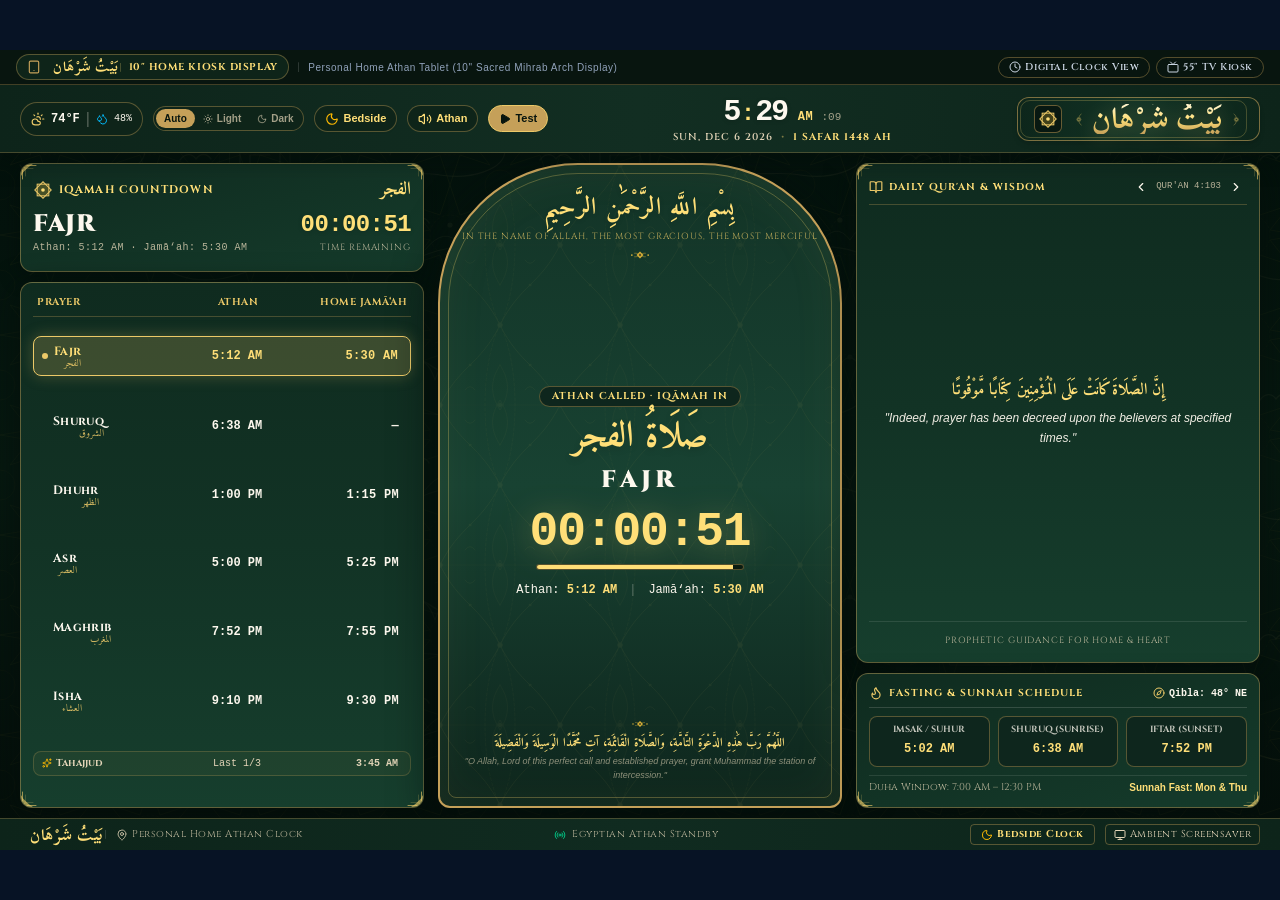
==== commit 924585b1: "Athan clock v4" ====
--- a/index.html
+++ b/index.html
@@ -3,12 +3,12 @@
   <head>
     <meta charset="UTF-8" />
     <meta name="viewport" content="width=device-width, initial-scale=1.0" />
-    <title>MasjidAlert Kiosk — Permanent TV Prayer Display</title>
-    <meta name="description" content="MasjidAlert Kiosk permanent 1280x800 prayer times display for masjid TVs" />
+    <title>MasjidAlert Kiosk — Permanent TV & Tabletop Prayer Display</title>
+    <meta name="description" content="MasjidAlert Kiosk permanent prayer times display for masjid TVs and 10-inch tabletop smart Athan clocks" />
     <link rel="preconnect" href="https://fonts.googleapis.com">
     <link rel="preconnect" href="https://fonts.gstatic.com" crossorigin>
-    <link href="https://fonts.googleapis.com/css2?family=Amiri:ital,wght@0,400;0,700;1,400;1,700&family=Cinzel:wght@400;500;600;700;800;900&family=Inter:wght@300;400;500;600;700;800&family=Plus+Jakarta+Sans:wght@300;400;500;600;700;800&display=swap" rel="stylesheet">
-    <script type="module" crossorigin>(function(){const a=document.createElement("link").relList;if(a&&a.supports&&a.supports("modulepreload"))return;for(const n of document.querySelectorAll('link[rel="modulepreload"]'))b(n);new MutationObserver(n=>{for(const W of n)if(W.type==="childList")for(const s of W.addedNodes)s.tagName==="LINK"&&s.rel==="modulepreload"&&b(s)}).observe(document,{childList:!0,subtree:!0});function l(n){const W={};return n.integrity&&(W.integrity=n.integrity),n.referrerPolicy&&(W.referrerPolicy=n.referrerPolicy),n.crossOrigin==="use-credentials"?W.credentials="include":n.crossOrigin==="anonymous"?W.credentials="omit":W.credentials="same-origin",W}function b(n){if(n.ep)return;n.ep=!0;const W=l(n);fetch(n.href,W)}})();function ex(e){return e&&e.__esModule&&Object.prototype.hasOwnProperty.call(e,"default")?e.default:e}var Ds={exports:{}},tS={};/**
+    <link href="https://fonts.googleapis.com/css2?family=Amiri+Quran&family=Amiri:ital,wght@0,400;0,700;1,400;1,700&family=Cinzel:wght@400;500;600;700;800;900&family=Inter:wght@300;400;500;600;700;800&family=Plus+Jakarta+Sans:wght@300;400;500;600;700;800&family=Scheherazade+New:wght@600;700&display=swap" rel="stylesheet">
+    <script type="module" crossorigin>(function(){const a=document.createElement("link").relList;if(a&&a.supports&&a.supports("modulepreload"))return;for(const d of document.querySelectorAll('link[rel="modulepreload"]'))b(d);new MutationObserver(d=>{for(const n of d)if(n.type==="childList")for(const p of n.addedNodes)p.tagName==="LINK"&&p.rel==="modulepreload"&&b(p)}).observe(document,{childList:!0,subtree:!0});function l(d){const n={};return d.integrity&&(n.integrity=d.integrity),d.referrerPolicy&&(n.referrerPolicy=d.referrerPolicy),d.crossOrigin==="use-credentials"?n.credentials="include":d.crossOrigin==="anonymous"?n.credentials="omit":n.credentials="same-origin",n}function b(d){if(d.ep)return;d.ep=!0;const n=l(d);fetch(d.href,n)}})();function YN(r){return r&&r.__esModule&&Object.prototype.hasOwnProperty.call(r,"default")?r.default:r}var sp={exports:{}},pS={};/**
  * @license React
  * react-jsx-runtime.production.js
  *
@@ -16,7 +16,7 @@
  *
  * This source code is licensed under the MIT license found in the
  * LICENSE file in the root directory of this source tree.
- */var nc;function lx(){if(nc)return tS;nc=1;var e=Symbol.for("react.transitional.element"),a=Symbol.for("react.fragment");function l(b,n,W){var s=null;if(W!==void 0&&(s=""+W),n.key!==void 0&&(s=""+n.key),"key"in n){W={};for(var c in n)c!=="key"&&(W[c]=n[c])}else W=n;return n=W.ref,{$$typeof:e,type:b,key:s,ref:n!==void 0?n:null,props:W}}return tS.Fragment=a,tS.jsx=l,tS.jsxs=l,tS}var Wc;function ux(){return Wc||(Wc=1,Ds.exports=lx()),Ds.exports}var k=ux(),Is={exports:{}},Lt={};/**
+ */var P0;function gN(){if(P0)return pS;P0=1;var r=Symbol.for("react.transitional.element"),a=Symbol.for("react.fragment");function l(b,d,n){var p=null;if(n!==void 0&&(p=""+n),d.key!==void 0&&(p=""+d.key),"key"in d){n={};for(var V in d)V!=="key"&&(n[V]=d[V])}else n=d;return d=n.ref,{$$typeof:r,type:b,key:p,ref:d!==void 0?d:null,props:n}}return pS.Fragment=a,pS.jsx=l,pS.jsxs=l,pS}var M0;function BN(){return M0||(M0=1,sp.exports=gN()),sp.exports}var S=BN(),pp={exports:{}},qt={};/**
  * @license React
  * react.production.js
  *
@@ -24,7 +24,7 @@
  *
  * This source code is licensed under the MIT license found in the
  * LICENSE file in the root directory of this source tree.
- */var dc;function bx(){if(dc)return Lt;dc=1;var e=Symbol.for("react.transitional.element"),a=Symbol.for("react.portal"),l=Symbol.for("react.fragment"),b=Symbol.for("react.strict_mode"),n=Symbol.for("react.profiler"),W=Symbol.for("react.consumer"),s=Symbol.for("react.context"),c=Symbol.for("react.forward_ref"),i=Symbol.for("react.suspense"),v=Symbol.for("react.memo"),V=Symbol.for("react.lazy"),L=Symbol.for("react.activity"),x=Symbol.for("react.view_transition"),N=Symbol.iterator;function X(o){return o===null||typeof o!="object"?null:(o=N&&o[N]||o["@@iterator"],typeof o=="function"?o:null)}var G={isMounted:function(){return!1},enqueueForceUpdate:function(){},enqueueReplaceState:function(){},enqueueSetState:function(){}},y=Object.assign,T={};function O(o,q,bt){this.props=o,this.context=q,this.refs=T,this.updater=bt||G}O.prototype.isReactComponent={},O.prototype.setState=function(o,q){if(typeof o!="object"&&typeof o!="function"&&o!=null)throw Error("takes an object of state variables to update or a function which returns an object of state variables.");this.updater.enqueueSetState(this,o,q,"setState")},O.prototype.forceUpdate=function(o){this.updater.enqueueForceUpdate(this,o,"forceUpdate")};function Z(){}Z.prototype=O.prototype;function F(o,q,bt){this.props=o,this.context=q,this.refs=T,this.updater=bt||G}var E=F.prototype=new Z;E.constructor=F,y(E,O.prototype),E.isPureReactComponent=!0;var D=Array.isArray;function H(){}var C={H:null,A:null,T:null,S:null},$=Object.prototype.hasOwnProperty;function _(o,q,bt){var St=bt.ref;return{$$typeof:e,type:o,key:q,ref:St!==void 0?St:null,props:bt}}function st(o,q){return _(o.type,q,o.props)}function Xt(o){return typeof o=="object"&&o!==null&&o.$$typeof===e}function Et(o){var q={"=":"=0",":":"=2"};return"$"+o.replace(/[=:]/g,function(bt){return q[bt]})}var Zt=/\/+/g;function jt(o,q){return typeof o=="object"&&o!==null&&o.key!=null?Et(""+o.key):q.toString(36)}function g(o){switch(o.status){case"fulfilled":return o.value;case"rejected":throw o.reason;default:switch(typeof o.status=="string"?o.then(H,H):(o.status="pending",o.then(function(q){o.status==="pending"&&(o.status="fulfilled",o.value=q)},function(q){o.status==="pending"&&(o.status="rejected",o.reason=q)})),o.status){case"fulfilled":return o.value;case"rejected":throw o.reason}}throw o}function ut(o,q,bt,St,it){var pt=typeof o;(pt==="undefined"||pt==="boolean")&&(o=null);var vt=!1;if(o===null)vt=!0;else switch(pt){case"bigint":case"string":case"number":vt=!0;break;case"object":switch(o.$$typeof){case e:case a:vt=!0;break;case V:return vt=o._init,ut(vt(o._payload),q,bt,St,it)}}if(vt)return it=it(o),vt=St===""?"."+jt(o,0):St,D(it)?(bt="",vt!=null&&(bt=vt.replace(Zt,"$&/")+"/"),ut(it,q,bt,"",function(br){return br})):it!=null&&(Xt(it)&&(it=st(it,bt+(it.key==null||o&&o.key===it.key?"":(""+it.key).replace(Zt,"$&/")+"/")+vt)),q.push(it)),1;vt=0;var Y=St===""?".":St+":";if(D(o))for(var nt=0;nt<o.length;nt++)St=o[nt],pt=Y+jt(St,nt),vt+=ut(St,q,bt,pt,it);else if(nt=X(o),typeof nt=="function")for(o=nt.call(o),nt=0;!(St=o.next()).done;)St=St.value,pt=Y+jt(St,nt++),vt+=ut(St,q,bt,pt,it);else if(pt==="object"){if(typeof o.then=="function")return ut(g(o),q,bt,St,it);throw q=String(o),Error("Objects are not valid as a React child (found: "+(q==="[object Object]"?"object with keys {"+Object.keys(o).join(", ")+"}":q)+"). If you meant to render a collection of children, use an array instead.")}return vt}function I(o,q,bt){if(o==null)return o;var St=[],it=0;return ut(o,St,"","",function(pt){return q.call(bt,pt,it++)}),St}function ct(o){if(o._status===-1){var q=o._result,bt=q();bt.then(function(St){(o._status===0||o._status===-1)&&(o._status=1,o._result=St,bt.status===void 0&&(bt.status="fulfilled",bt.value=St))},function(St){(o._status===0||o._status===-1)&&(o._status=2,o._result=St,bt.status===void 0&&(bt.status="rejected",bt.reason=St))}),o._status===-1&&(o._status=0,o._result=bt)}if(o._status===1)return o._result.default;throw o._result}var Vt=typeof reportError=="function"?reportError:function(o){if(typeof window=="object"&&typeof window.ErrorEvent=="function"){var q=new window.ErrorEvent("error",{bubbles:!0,cancelable:!0,message:typeof o=="object"&&o!==null&&typeof o.message=="string"?String(o.message):String(o),error:o});if(!window.dispatchEvent(q))return}else if(typeof process=="object"&&typeof process.emit=="function"){process.emit("uncaughtException",o);return}console.error(o)};function gt(o){var q=C.T,bt={};bt.types=q!==null?q.types:null,C.T=bt;try{var St=o(),it=C.S;it!==null&&it(bt,St),typeof St=="object"&&St!==null&&typeof St.then=="function"&&St.then(H,Vt)}catch(pt){Vt(pt)}finally{q!==null&&bt.types!==null&&(q.types=bt.types),C.T=q}}function ea(o){var q=C.T;if(q!==null){var bt=q.types;bt===null?q.types=[o]:bt.indexOf(o)===-1&&bt.push(o)}else gt(ea.bind(null,o))}var xa={map:I,forEach:function(o,q,bt){I(o,function(){q.apply(this,arguments)},bt)},count:function(o){var q=0;return I(o,function(){q++}),q},toArray:function(o){return I(o,function(q){return q})||[]},only:function(o){if(!Xt(o))throw Error("React.Children.only expected to receive a single React element child.");return o}};return Lt.Activity=L,Lt.Children=xa,Lt.Component=O,Lt.Fragment=l,Lt.Profiler=n,Lt.PureComponent=F,Lt.StrictMode=b,Lt.Suspense=i,Lt.ViewTransition=x,Lt.__CLIENT_INTERNALS_DO_NOT_USE_OR_WARN_USERS_THEY_CANNOT_UPGRADE=C,Lt.__COMPILER_RUNTIME={__proto__:null,c:function(o){return C.H.useMemoCache(o)}},Lt.addTransitionType=ea,Lt.cache=function(o){return function(){return o.apply(null,arguments)}},Lt.cacheSignal=function(){return null},Lt.cloneElement=function(o,q,bt){if(o==null)throw Error("The argument must be a React element, but you passed "+o+".");var St=y({},o.props),it=o.key;if(q!=null)for(pt in q.key!==void 0&&(it=""+q.key),q)!$.call(q,pt)||pt==="key"||pt==="__self"||pt==="__source"||pt==="ref"&&q.ref===void 0||(St[pt]=q[pt]);var pt=arguments.length-2;if(pt===1)St.children=bt;else if(1<pt){for(var vt=Array(pt),Y=0;Y<pt;Y++)vt[Y]=arguments[Y+2];St.children=vt}return _(o.type,it,St)},Lt.createContext=function(o){return o={$$typeof:s,_currentValue:o,_currentValue2:o,_threadCount:0,Provider:null,Consumer:null},o.Provider=o,o.Consumer={$$typeof:W,_context:o},o},Lt.createElement=function(o,q,bt){var St,it={},pt=null;if(q!=null)for(St in q.key!==void 0&&(pt=""+q.key),q)$.call(q,St)&&St!=="key"&&St!=="__self"&&St!=="__source"&&(it[St]=q[St]);var vt=arguments.length-2;if(vt===1)it.children=bt;else if(1<vt){for(var Y=Array(vt),nt=0;nt<vt;nt++)Y[nt]=arguments[nt+2];it.children=Y}if(o&&o.defaultProps)for(St in vt=o.defaultProps,vt)it[St]===void 0&&(it[St]=vt[St]);return _(o,pt,it)},Lt.createRef=function(){return{current:null}},Lt.forwardRef=function(o){return{$$typeof:c,render:o}},Lt.isValidElement=Xt,Lt.lazy=function(o){return{$$typeof:V,_payload:{_status:-1,_result:o},_init:ct}},Lt.memo=function(o,q){return{$$typeof:v,type:o,compare:q===void 0?null:q}},Lt.startTransition=gt,Lt.unstable_useCacheRefresh=function(){return C.H.useCacheRefresh()},Lt.use=function(o){return C.H.use(o)},Lt.useActionState=function(o,q,bt){return C.H.useActionState(o,q,bt)},Lt.useCallback=function(o,q){return C.H.useCallback(o,q)},Lt.useContext=function(o){return C.H.useContext(o)},Lt.useDebugValue=function(){},Lt.useDeferredValue=function(o,q){return C.H.useDeferredValue(o,q)},Lt.useEffect=function(o,q){return C.H.useEffect(o,q)},Lt.useEffectEvent=function(o){return C.H.useEffectEvent(o)},Lt.useId=function(){return C.H.useId()},Lt.useImperativeHandle=function(o,q,bt){return C.H.useImperativeHandle(o,q,bt)},Lt.useInsertionEffect=function(o,q){return C.H.useInsertionEffect(o,q)},Lt.useLayoutEffect=function(o,q){return C.H.useLayoutEffect(o,q)},Lt.useMemo=function(o,q){return C.H.useMemo(o,q)},Lt.useOptimistic=function(o,q){return C.H.useOptimistic(o,q)},Lt.useReducer=function(o,q,bt){return C.H.useReducer(o,q,bt)},Lt.useRef=function(o){return C.H.useRef(o)},Lt.useState=function(o){return C.H.useState(o)},Lt.useSyncExternalStore=function(o,q,bt){return C.H.useSyncExternalStore(o,q,bt)},Lt.useTransition=function(){return C.H.useTransition()},Lt.version="19.3.0",Lt}var sc;function l1(){return sc||(sc=1,Is.exports=bx()),Is.exports}var P=l1();const ca=ex(P);var Es={exports:{}},aS={},gs={exports:{}},Ys={};/**
+ */var H0;function QN(){if(H0)return qt;H0=1;var r=Symbol.for("react.transitional.element"),a=Symbol.for("react.portal"),l=Symbol.for("react.fragment"),b=Symbol.for("react.strict_mode"),d=Symbol.for("react.profiler"),n=Symbol.for("react.consumer"),p=Symbol.for("react.context"),V=Symbol.for("react.forward_ref"),k=Symbol.for("react.suspense"),c=Symbol.for("react.memo"),L=Symbol.for("react.lazy"),x=Symbol.for("react.activity"),j=Symbol.for("react.view_transition"),N=Symbol.iterator;function J(T){return T===null||typeof T!="object"?null:(T=N&&T[N]||T["@@iterator"],typeof T=="function"?T:null)}var X={isMounted:function(){return!1},enqueueForceUpdate:function(){},enqueueReplaceState:function(){},enqueueSetState:function(){}},G=Object.assign,q={};function w(T,h,g){this.props=T,this.context=h,this.refs=q,this.updater=g||X}w.prototype.isReactComponent={},w.prototype.setState=function(T,h){if(typeof T!="object"&&typeof T!="function"&&T!=null)throw Error("takes an object of state variables to update or a function which returns an object of state variables.");this.updater.enqueueSetState(this,T,h,"setState")},w.prototype.forceUpdate=function(T){this.updater.enqueueForceUpdate(this,T,"forceUpdate")};function K(){}K.prototype=w.prototype;function Z(T,h,g){this.props=T,this.context=h,this.refs=q,this.updater=g||X}var C=Z.prototype=new K;C.constructor=Z,G(C,w.prototype),C.isPureReactComponent=!0;var H=Array.isArray;function M(){}var D={H:null,A:null,T:null,S:null},_=Object.prototype.hasOwnProperty;function F(T,h,g){var pt=g.ref;return{$$typeof:r,type:T,key:h,ref:pt!==void 0?pt:null,props:g}}function $(T,h){return F(T.type,h,T.props)}function Lt(T){return typeof T=="object"&&T!==null&&T.$$typeof===r}function Gt(T){var h={"=":"=0",":":"=2"};return"$"+T.replace(/[=:]/g,function(g){return h[g]})}var St=/\/+/g;function ut(T,h){return typeof T=="object"&&T!==null&&T.key!=null?Gt(""+T.key):h.toString(36)}function Y(T){switch(T.status){case"fulfilled":return T.value;case"rejected":throw T.reason;default:switch(typeof T.status=="string"?T.then(M,M):(T.status="pending",T.then(function(h){T.status==="pending"&&(T.status="fulfilled",T.value=h)},function(h){T.status==="pending"&&(T.status="rejected",T.reason=h)})),T.status){case"fulfilled":return T.value;case"rejected":throw T.reason}}throw T}function st(T,h,g,pt,B){var kt=typeof T;(kt==="undefined"||kt==="boolean")&&(T=null);var ct=!1;if(T===null)ct=!0;else switch(kt){case"bigint":case"string":case"number":ct=!0;break;case"object":switch(T.$$typeof){case r:case a:ct=!0;break;case L:return ct=T._init,st(ct(T._payload),h,g,pt,B)}}if(ct)return B=B(T),ct=pt===""?"."+ut(T,0):pt,H(B)?(g="",ct!=null&&(g=ct.replace(St,"$&/")+"/"),st(B,h,g,"",function(za){return za})):B!=null&&(Lt(B)&&(B=$(B,g+(B.key==null||T&&T.key===B.key?"":(""+B.key).replace(St,"$&/")+"/")+ct)),h.push(B)),1;ct=0;var tt=pt===""?".":pt+":";if(H(T))for(var vt=0;vt<T.length;vt++)pt=T[vt],kt=tt+ut(pt,vt),ct+=st(pt,h,g,kt,B);else if(vt=J(T),typeof vt=="function")for(T=vt.call(T),vt=0;!(pt=T.next()).done;)pt=pt.value,kt=tt+ut(pt,vt++),ct+=st(pt,h,g,kt,B);else if(kt==="object"){if(typeof T.then=="function")return st(Y(T),h,g,pt,B);throw h=String(T),Error("Objects are not valid as a React child (found: "+(h==="[object Object]"?"object with keys {"+Object.keys(T).join(", ")+"}":h)+"). If you meant to render a collection of children, use an array instead.")}return ct}function at(T,h,g){if(T==null)return T;var pt=[],B=0;return st(T,pt,"","",function(kt){return h.call(g,kt,B++)}),pt}function xt(T){if(T._status===-1){var h=T._result,g=h();g.then(function(pt){(T._status===0||T._status===-1)&&(T._status=1,T._result=pt,g.status===void 0&&(g.status="fulfilled",g.value=pt))},function(pt){(T._status===0||T._status===-1)&&(T._status=2,T._result=pt,g.status===void 0&&(g.status="rejected",g.reason=pt))}),T._status===-1&&(T._status=0,T._result=g)}if(T._status===1)return T._result.default;throw T._result}var Q=typeof reportError=="function"?reportError:function(T){if(typeof window=="object"&&typeof window.ErrorEvent=="function"){var h=new window.ErrorEvent("error",{bubbles:!0,cancelable:!0,message:typeof T=="object"&&T!==null&&typeof T.message=="string"?String(T.message):String(T),error:T});if(!window.dispatchEvent(h))return}else if(typeof process=="object"&&typeof process.emit=="function"){process.emit("uncaughtException",T);return}console.error(T)};function yt(T){var h=D.T,g={};g.types=h!==null?h.types:null,D.T=g;try{var pt=T(),B=D.S;B!==null&&B(g,pt),typeof pt=="object"&&pt!==null&&typeof pt.then=="function"&&pt.then(M,Q)}catch(kt){Q(kt)}finally{h!==null&&g.types!==null&&(h.types=g.types),D.T=h}}function Kt(T){var h=D.T;if(h!==null){var g=h.types;g===null?h.types=[T]:g.indexOf(T)===-1&&g.push(T)}else yt(Kt.bind(null,T))}var Wa={map:at,forEach:function(T,h,g){at(T,function(){h.apply(this,arguments)},g)},count:function(T){var h=0;return at(T,function(){h++}),h},toArray:function(T){return at(T,function(h){return h})||[]},only:function(T){if(!Lt(T))throw Error("React.Children.only expected to receive a single React element child.");return T}};return qt.Activity=x,qt.Children=Wa,qt.Component=w,qt.Fragment=l,qt.Profiler=d,qt.PureComponent=Z,qt.StrictMode=b,qt.Suspense=k,qt.ViewTransition=j,qt.__CLIENT_INTERNALS_DO_NOT_USE_OR_WARN_USERS_THEY_CANNOT_UPGRADE=D,qt.__COMPILER_RUNTIME={__proto__:null,c:function(T){return D.H.useMemoCache(T)}},qt.addTransitionType=Kt,qt.cache=function(T){return function(){return T.apply(null,arguments)}},qt.cacheSignal=function(){return null},qt.cloneElement=function(T,h,g){if(T==null)throw Error("The argument must be a React element, but you passed "+T+".");var pt=G({},T.props),B=T.key;if(h!=null)for(kt in h.key!==void 0&&(B=""+h.key),h)!_.call(h,kt)||kt==="key"||kt==="__self"||kt==="__source"||kt==="ref"&&h.ref===void 0||(pt[kt]=h[kt]);var kt=arguments.length-2;if(kt===1)pt.children=g;else if(1<kt){for(var ct=Array(kt),tt=0;tt<kt;tt++)ct[tt]=arguments[tt+2];pt.children=ct}return F(T.type,B,pt)},qt.createContext=function(T){return T={$$typeof:p,_currentValue:T,_currentValue2:T,_threadCount:0,Provider:null,Consumer:null},T.Provider=T,T.Consumer={$$typeof:n,_context:T},T},qt.createElement=function(T,h,g){var pt,B={},kt=null;if(h!=null)for(pt in h.key!==void 0&&(kt=""+h.key),h)_.call(h,pt)&&pt!=="key"&&pt!=="__self"&&pt!=="__source"&&(B[pt]=h[pt]);var ct=arguments.length-2;if(ct===1)B.children=g;else if(1<ct){for(var tt=Array(ct),vt=0;vt<ct;vt++)tt[vt]=arguments[vt+2];B.children=tt}if(T&&T.defaultProps)for(pt in ct=T.defaultProps,ct)B[pt]===void 0&&(B[pt]=ct[pt]);return F(T,kt,B)},qt.createRef=function(){return{current:null}},qt.forwardRef=function(T){return{$$typeof:V,render:T}},qt.isValidElement=Lt,qt.lazy=function(T){return{$$typeof:L,_payload:{_status:-1,_result:T},_init:xt}},qt.memo=function(T,h){return{$$typeof:c,type:T,compare:h===void 0?null:h}},qt.startTransition=yt,qt.unstable_useCacheRefresh=function(){return D.H.useCacheRefresh()},qt.use=function(T){return D.H.use(T)},qt.useActionState=function(T,h,g){return D.H.useActionState(T,h,g)},qt.useCallback=function(T,h){return D.H.useCallback(T,h)},qt.useContext=function(T){return D.H.useContext(T)},qt.useDebugValue=function(){},qt.useDeferredValue=function(T,h){return D.H.useDeferredValue(T,h)},qt.useEffect=function(T,h){return D.H.useEffect(T,h)},qt.useEffectEvent=function(T){return D.H.useEffectEvent(T)},qt.useId=function(){return D.H.useId()},qt.useImperativeHandle=function(T,h,g){return D.H.useImperativeHandle(T,h,g)},qt.useInsertionEffect=function(T,h){return D.H.useInsertionEffect(T,h)},qt.useLayoutEffect=function(T,h){return D.H.useLayoutEffect(T,h)},qt.useMemo=function(T,h){return D.H.useMemo(T,h)},qt.useOptimistic=function(T,h){return D.H.useOptimistic(T,h)},qt.useReducer=function(T,h,g){return D.H.useReducer(T,h,g)},qt.useRef=function(T){return D.H.useRef(T)},qt.useState=function(T){return D.H.useState(T)},qt.useSyncExternalStore=function(T,h,g){return D.H.useSyncExternalStore(T,h,g)},qt.useTransition=function(){return D.H.useTransition()},qt.version="19.3.0",qt}var C0;function T1(){return C0||(C0=1,pp.exports=QN()),pp.exports}var o=T1();const va=YN(o);var ip={exports:{}},iS={},Vp={exports:{}},kp={};/**
  * @license React
  * scheduler.production.js
  *
@@ -32,7 +32,7 @@
  *
  * This source code is licensed under the MIT license found in the
  * LICENSE file in the root directory of this source tree.
- */var pc;function Sx(){return pc||(pc=1,(function(e){function a(g,ut){var I=g.length;g.push(ut);t:for(;0<I;){var ct=I-1>>>1,Vt=g[ct];if(0<n(Vt,ut))g[ct]=ut,g[I]=Vt,I=ct;else break t}}function l(g){return g.length===0?null:g[0]}function b(g){if(g.length===0)return null;var ut=g[0],I=g.pop();if(I!==ut){g[0]=I;t:for(var ct=0,Vt=g.length,gt=Vt>>>1;ct<gt;){var ea=2*(ct+1)-1,xa=g[ea],o=ea+1,q=g[o];if(0>n(xa,I))o<Vt&&0>n(q,xa)?(g[ct]=q,g[o]=I,ct=o):(g[ct]=xa,g[ea]=I,ct=ea);else if(o<Vt&&0>n(q,I))g[ct]=q,g[o]=I,ct=o;else break t}}return ut}function n(g,ut){var I=g.sortIndex-ut.sortIndex;return I!==0?I:g.id-ut.id}if(e.unstable_now=void 0,typeof performance=="object"&&typeof performance.now=="function"){var W=performance;e.unstable_now=function(){return W.now()}}else{var s=Date,c=s.now();e.unstable_now=function(){return s.now()-c}}var i=[],v=[],V=1,L=null,x=3,N=!1,X=!1,G=!1,y=!1,T=typeof setTimeout=="function"?setTimeout:null,O=typeof clearTimeout=="function"?clearTimeout:null,Z=typeof setImmediate<"u"?setImmediate:null;function F(g){for(var ut=l(v);ut!==null;){if(ut.callback===null)b(v);else if(ut.startTime<=g)b(v),ut.sortIndex=ut.expirationTime,a(i,ut);else break;ut=l(v)}}function E(g){if(G=!1,F(g),!X)if(l(i)!==null)X=!0,D||(D=!0,Xt());else{var ut=l(v);ut!==null&&jt(E,ut.startTime-g)}}var D=!1,H=-1,C=5,$=-1;function _(){return y?!0:!(e.unstable_now()-$<C)}function st(){if(y=!1,D){var g=e.unstable_now();$=g;var ut=!0;try{t:{X=!1,G&&(G=!1,O(H),H=-1),N=!0;var I=x;try{a:{for(F(g),L=l(i);L!==null&&!(L.expirationTime>g&&_());){var ct=L.callback;if(typeof ct=="function"){L.callback=null,x=L.priorityLevel;var Vt=ct(L.expirationTime<=g);if(g=e.unstable_now(),typeof Vt=="function"){L.callback=Vt,F(g),ut=!0;break a}L===l(i)&&b(i),F(g)}else b(i);L=l(i)}if(L!==null)ut=!0;else{var gt=l(v);gt!==null&&jt(E,gt.startTime-g),ut=!1}}break t}finally{L=null,x=I,N=!1}ut=void 0}}finally{ut?Xt():D=!1}}}var Xt;if(typeof Z=="function")Xt=function(){Z(st)};else if(typeof MessageChannel<"u"){var Et=new MessageChannel,Zt=Et.port2;Et.port1.onmessage=st,Xt=function(){Zt.postMessage(null)}}else Xt=function(){T(st,0)};function jt(g,ut){H=T(function(){g(e.unstable_now())},ut)}e.unstable_IdlePriority=5,e.unstable_ImmediatePriority=1,e.unstable_LowPriority=4,e.unstable_NormalPriority=3,e.unstable_Profiling=null,e.unstable_UserBlockingPriority=2,e.unstable_cancelCallback=function(g){g.callback=null},e.unstable_forceFrameRate=function(g){0>g||125<g?console.error("forceFrameRate takes a positive int between 0 and 125, forcing frame rates higher than 125 fps is not supported"):C=0<g?Math.floor(1e3/g):5},e.unstable_getCurrentPriorityLevel=function(){return x},e.unstable_next=function(g){switch(x){case 1:case 2:case 3:var ut=3;break;default:ut=x}var I=x;x=ut;try{return g()}finally{x=I}},e.unstable_requestPaint=function(){y=!0},e.unstable_runWithPriority=function(g,ut){switch(g){case 1:case 2:case 3:case 4:case 5:break;default:g=3}var I=x;x=g;try{return ut()}finally{x=I}},e.unstable_scheduleCallback=function(g,ut,I){var ct=e.unstable_now();switch(typeof I=="object"&&I!==null?(I=I.delay,I=typeof I=="number"&&0<I?ct+I:ct):I=ct,g){case 1:var Vt=-1;break;case 2:Vt=250;break;case 5:Vt=1073741823;break;case 4:Vt=1e4;break;default:Vt=5e3}return Vt=I+Vt,g={id:V++,callback:ut,priorityLevel:g,startTime:I,expirationTime:Vt,sortIndex:-1},I>ct?(g.sortIndex=I,a(v,g),l(i)===null&&g===l(v)&&(G?(O(H),H=-1):G=!0,jt(E,I-ct))):(g.sortIndex=Vt,a(i,g),X||N||(X=!0,D||(D=!0,Xt()))),g},e.unstable_shouldYield=_,e.unstable_wrapCallback=function(g){var ut=x;return function(){var I=x;x=ut;try{return g.apply(this,arguments)}finally{x=I}}}})(Ys)),Ys}var ic;function nx(){return ic||(ic=1,gs.exports=Sx()),gs.exports}var Bs={exports:{}},qa={};/**
+ */var I0;function _N(){return I0||(I0=1,(function(r){function a(Y,st){var at=Y.length;Y.push(st);t:for(;0<at;){var xt=at-1>>>1,Q=Y[xt];if(0<d(Q,st))Y[xt]=st,Y[at]=Q,at=xt;else break t}}function l(Y){return Y.length===0?null:Y[0]}function b(Y){if(Y.length===0)return null;var st=Y[0],at=Y.pop();if(at!==st){Y[0]=at;t:for(var xt=0,Q=Y.length,yt=Q>>>1;xt<yt;){var Kt=2*(xt+1)-1,Wa=Y[Kt],T=Kt+1,h=Y[T];if(0>d(Wa,at))T<Q&&0>d(h,Wa)?(Y[xt]=h,Y[T]=at,xt=T):(Y[xt]=Wa,Y[Kt]=at,xt=Kt);else if(T<Q&&0>d(h,at))Y[xt]=h,Y[T]=at,xt=T;else break t}}return st}function d(Y,st){var at=Y.sortIndex-st.sortIndex;return at!==0?at:Y.id-st.id}if(r.unstable_now=void 0,typeof performance=="object"&&typeof performance.now=="function"){var n=performance;r.unstable_now=function(){return n.now()}}else{var p=Date,V=p.now();r.unstable_now=function(){return p.now()-V}}var k=[],c=[],L=1,x=null,j=3,N=!1,J=!1,X=!1,G=!1,q=typeof setTimeout=="function"?setTimeout:null,w=typeof clearTimeout=="function"?clearTimeout:null,K=typeof setImmediate<"u"?setImmediate:null;function Z(Y){for(var st=l(c);st!==null;){if(st.callback===null)b(c);else if(st.startTime<=Y)b(c),st.sortIndex=st.expirationTime,a(k,st);else break;st=l(c)}}function C(Y){if(X=!1,Z(Y),!J)if(l(k)!==null)J=!0,H||(H=!0,Lt());else{var st=l(c);st!==null&&ut(C,st.startTime-Y)}}var H=!1,M=-1,D=5,_=-1;function F(){return G?!0:!(r.unstable_now()-_<D)}function $(){if(G=!1,H){var Y=r.unstable_now();_=Y;var st=!0;try{t:{J=!1,X&&(X=!1,w(M),M=-1),N=!0;var at=j;try{a:{for(Z(Y),x=l(k);x!==null&&!(x.expirationTime>Y&&F());){var xt=x.callback;if(typeof xt=="function"){x.callback=null,j=x.priorityLevel;var Q=xt(x.expirationTime<=Y);if(Y=r.unstable_now(),typeof Q=="function"){x.callback=Q,Z(Y),st=!0;break a}x===l(k)&&b(k),Z(Y)}else b(k);x=l(k)}if(x!==null)st=!0;else{var yt=l(c);yt!==null&&ut(C,yt.startTime-Y),st=!1}}break t}finally{x=null,j=at,N=!1}st=void 0}}finally{st?Lt():H=!1}}}var Lt;if(typeof K=="function")Lt=function(){K($)};else if(typeof MessageChannel<"u"){var Gt=new MessageChannel,St=Gt.port2;Gt.port1.onmessage=$,Lt=function(){St.postMessage(null)}}else Lt=function(){q($,0)};function ut(Y,st){M=q(function(){Y(r.unstable_now())},st)}r.unstable_IdlePriority=5,r.unstable_ImmediatePriority=1,r.unstable_LowPriority=4,r.unstable_NormalPriority=3,r.unstable_Profiling=null,r.unstable_UserBlockingPriority=2,r.unstable_cancelCallback=function(Y){Y.callback=null},r.unstable_forceFrameRate=function(Y){0>Y||125<Y?console.error("forceFrameRate takes a positive int between 0 and 125, forcing frame rates higher than 125 fps is not supported"):D=0<Y?Math.floor(1e3/Y):5},r.unstable_getCurrentPriorityLevel=function(){return j},r.unstable_next=function(Y){switch(j){case 1:case 2:case 3:var st=3;break;default:st=j}var at=j;j=st;try{return Y()}finally{j=at}},r.unstable_requestPaint=function(){G=!0},r.unstable_runWithPriority=function(Y,st){switch(Y){case 1:case 2:case 3:case 4:case 5:break;default:Y=3}var at=j;j=Y;try{return st()}finally{j=at}},r.unstable_scheduleCallback=function(Y,st,at){var xt=r.unstable_now();switch(typeof at=="object"&&at!==null?(at=at.delay,at=typeof at=="number"&&0<at?xt+at:xt):at=xt,Y){case 1:var Q=-1;break;case 2:Q=250;break;case 5:Q=1073741823;break;case 4:Q=1e4;break;default:Q=5e3}return Q=at+Q,Y={id:L++,callback:st,priorityLevel:Y,startTime:at,expirationTime:Q,sortIndex:-1},at>xt?(Y.sortIndex=at,a(c,Y),l(k)===null&&Y===l(c)&&(X?(w(M),M=-1):X=!0,ut(C,at-xt))):(Y.sortIndex=Q,a(k,Y),J||N||(J=!0,H||(H=!0,Lt()))),Y},r.unstable_shouldYield=F,r.unstable_wrapCallback=function(Y){var st=j;return function(){var at=j;j=st;try{return Y.apply(this,arguments)}finally{j=at}}}})(kp)),kp}var E0;function $N(){return E0||(E0=1,Vp.exports=_N()),Vp.exports}var cp={exports:{}},wa={};/**
  * @license React
  * react-dom.production.js
  *
@@ -40,7 +40,7 @@
  *
  * This source code is licensed under the MIT license found in the
  * LICENSE file in the root directory of this source tree.
- */var cc;function Wx(){if(cc)return qa;cc=1;var e=l1();function a(V){var L="https://react.dev/errors/"+V;if(1<arguments.length){L+="?args[]="+encodeURIComponent(arguments[1]);for(var x=2;x<arguments.length;x++)L+="&args[]="+encodeURIComponent(arguments[x])}return"Minified React error #"+V+"; visit "+L+" for the full message or use the non-minified dev environment for full errors and additional helpful warnings."}function l(){}var b={d:{f:l,r:function(){throw Error(a(522))},D:l,C:l,L:l,m:l,X:l,S:l,M:l},p:0,findDOMNode:null},n=Symbol.for("react.portal"),W=Symbol.for("react.recoverable"),s=Symbol.for("react.optimistic_key");function c(V,L,x){var N=3<arguments.length&&arguments[3]!==void 0?arguments[3]:null;return{$$typeof:n,key:N==null?null:N===s?s:""+N,children:V,containerInfo:L,implementation:x}}var i=e.__CLIENT_INTERNALS_DO_NOT_USE_OR_WARN_USERS_THEY_CANNOT_UPGRADE;function v(V,L){if(V==="font")return"";if(typeof L=="string")return L==="use-credentials"?L:""}return qa.__DOM_INTERNALS_DO_NOT_USE_OR_WARN_USERS_THEY_CANNOT_UPGRADE=b,qa.browser=function(V){return{$$typeof:W,_reason:V}},qa.createPortal=function(V,L){var x=2<arguments.length&&arguments[2]!==void 0?arguments[2]:null;if(!L||L.nodeType!==1&&L.nodeType!==9&&L.nodeType!==11)throw Error(a(299));return c(V,L,null,x)},qa.flushSync=function(V){var L=i.T,x=b.p;try{if(i.T=null,b.p=2,V)return V()}finally{i.T=L,b.p=x,b.d.f()}},qa.preconnect=function(V,L){typeof V=="string"&&(L?(L=L.crossOrigin,L=typeof L=="string"?L==="use-credentials"?L:"":void 0):L=null,b.d.C(V,L))},qa.prefetchDNS=function(V){typeof V=="string"&&b.d.D(V)},qa.preinit=function(V,L){if(typeof V=="string"&&L&&typeof L.as=="string"){var x=L.as,N=v(x,L.crossOrigin),X=typeof L.integrity=="string"?L.integrity:void 0,G=typeof L.fetchPriority=="string"?L.fetchPriority:void 0;x==="style"?b.d.S(V,typeof L.precedence=="string"?L.precedence:void 0,{crossOrigin:N,integrity:X,fetchPriority:G}):x==="script"&&b.d.X(V,{crossOrigin:N,integrity:X,fetchPriority:G,nonce:typeof L.nonce=="string"?L.nonce:void 0})}},qa.preinitModule=function(V,L){if(typeof V=="string")if(typeof L=="object"&&L!==null){if(L.as==null||L.as==="script"){var x=v(L.as,L.crossOrigin);b.d.M(V,{crossOrigin:x,integrity:typeof L.integrity=="string"?L.integrity:void 0,nonce:typeof L.nonce=="string"?L.nonce:void 0,fetchPriority:typeof L.fetchPriority=="string"?L.fetchPriority:void 0})}}else L==null&&b.d.M(V)},qa.preload=function(V,L){if(typeof V=="string"&&typeof L=="object"&&L!==null&&typeof L.as=="string"){var x=L.as,N=v(x,L.crossOrigin);b.d.L(V,x,{crossOrigin:N,integrity:typeof L.integrity=="string"?L.integrity:void 0,nonce:typeof L.nonce=="string"?L.nonce:void 0,type:typeof L.type=="string"?L.type:void 0,fetchPriority:typeof L.fetchPriority=="string"?L.fetchPriority:void 0,referrerPolicy:typeof L.referrerPolicy=="string"?L.referrerPolicy:void 0,imageSrcSet:typeof L.imageSrcSet=="string"?L.imageSrcSet:void 0,imageSizes:typeof L.imageSizes=="string"?L.imageSizes:void 0,media:typeof L.media=="string"?L.media:void 0})}},qa.preloadModule=function(V,L){if(typeof V=="string")if(L){var x=v(L.as,L.crossOrigin);b.d.m(V,{as:typeof L.as=="string"&&L.as!=="script"?L.as:void 0,crossOrigin:x,integrity:typeof L.integrity=="string"?L.integrity:void 0,nonce:typeof L.nonce=="string"?L.nonce:void 0,fetchPriority:typeof L.fetchPriority=="string"?L.fetchPriority:void 0})}else b.d.m(V)},qa.requestFormReset=function(V){b.d.r(V)},qa.unstable_batchedUpdates=function(V,L){return V(L)},qa.useFormState=function(V,L,x){return i.H.useFormState(V,L,x)},qa.useFormStatus=function(){return i.H.useHostTransitionStatus()},qa.version="19.3.0",qa}var vc;function dx(){if(vc)return Bs.exports;vc=1;function e(){if(!(typeof __REACT_DEVTOOLS_GLOBAL_HOOK__>"u"||typeof __REACT_DEVTOOLS_GLOBAL_HOOK__.checkDCE!="function"))try{__REACT_DEVTOOLS_GLOBAL_HOOK__.checkDCE(e)}catch(a){console.error(a)}}return e(),Bs.exports=Wx(),Bs.exports}/**
+ */var D0;function t7(){if(D0)return wa;D0=1;var r=T1();function a(L){var x="https://react.dev/errors/"+L;if(1<arguments.length){x+="?args[]="+encodeURIComponent(arguments[1]);for(var j=2;j<arguments.length;j++)x+="&args[]="+encodeURIComponent(arguments[j])}return"Minified React error #"+L+"; visit "+x+" for the full message or use the non-minified dev environment for full errors and additional helpful warnings."}function l(){}var b={d:{f:l,r:function(){throw Error(a(522))},D:l,C:l,L:l,m:l,X:l,S:l,M:l},p:0,findDOMNode:null},d=Symbol.for("react.portal"),n=Symbol.for("react.recoverable"),p=Symbol.for("react.optimistic_key");function V(L,x,j){var N=3<arguments.length&&arguments[3]!==void 0?arguments[3]:null;return{$$typeof:d,key:N==null?null:N===p?p:""+N,children:L,containerInfo:x,implementation:j}}var k=r.__CLIENT_INTERNALS_DO_NOT_USE_OR_WARN_USERS_THEY_CANNOT_UPGRADE;function c(L,x){if(L==="font")return"";if(typeof x=="string")return x==="use-credentials"?x:""}return wa.__DOM_INTERNALS_DO_NOT_USE_OR_WARN_USERS_THEY_CANNOT_UPGRADE=b,wa.browser=function(L){return{$$typeof:n,_reason:L}},wa.createPortal=function(L,x){var j=2<arguments.length&&arguments[2]!==void 0?arguments[2]:null;if(!x||x.nodeType!==1&&x.nodeType!==9&&x.nodeType!==11)throw Error(a(299));return V(L,x,null,j)},wa.flushSync=function(L){var x=k.T,j=b.p;try{if(k.T=null,b.p=2,L)return L()}finally{k.T=x,b.p=j,b.d.f()}},wa.preconnect=function(L,x){typeof L=="string"&&(x?(x=x.crossOrigin,x=typeof x=="string"?x==="use-credentials"?x:"":void 0):x=null,b.d.C(L,x))},wa.prefetchDNS=function(L){typeof L=="string"&&b.d.D(L)},wa.preinit=function(L,x){if(typeof L=="string"&&x&&typeof x.as=="string"){var j=x.as,N=c(j,x.crossOrigin),J=typeof x.integrity=="string"?x.integrity:void 0,X=typeof x.fetchPriority=="string"?x.fetchPriority:void 0;j==="style"?b.d.S(L,typeof x.precedence=="string"?x.precedence:void 0,{crossOrigin:N,integrity:J,fetchPriority:X}):j==="script"&&b.d.X(L,{crossOrigin:N,integrity:J,fetchPriority:X,nonce:typeof x.nonce=="string"?x.nonce:void 0})}},wa.preinitModule=function(L,x){if(typeof L=="string")if(typeof x=="object"&&x!==null){if(x.as==null||x.as==="script"){var j=c(x.as,x.crossOrigin);b.d.M(L,{crossOrigin:j,integrity:typeof x.integrity=="string"?x.integrity:void 0,nonce:typeof x.nonce=="string"?x.nonce:void 0,fetchPriority:typeof x.fetchPriority=="string"?x.fetchPriority:void 0})}}else x==null&&b.d.M(L)},wa.preload=function(L,x){if(typeof L=="string"&&typeof x=="object"&&x!==null&&typeof x.as=="string"){var j=x.as,N=c(j,x.crossOrigin);b.d.L(L,j,{crossOrigin:N,integrity:typeof x.integrity=="string"?x.integrity:void 0,nonce:typeof x.nonce=="string"?x.nonce:void 0,type:typeof x.type=="string"?x.type:void 0,fetchPriority:typeof x.fetchPriority=="string"?x.fetchPriority:void 0,referrerPolicy:typeof x.referrerPolicy=="string"?x.referrerPolicy:void 0,imageSrcSet:typeof x.imageSrcSet=="string"?x.imageSrcSet:void 0,imageSizes:typeof x.imageSizes=="string"?x.imageSizes:void 0,media:typeof x.media=="string"?x.media:void 0})}},wa.preloadModule=function(L,x){if(typeof L=="string")if(x){var j=c(x.as,x.crossOrigin);b.d.m(L,{as:typeof x.as=="string"&&x.as!=="script"?x.as:void 0,crossOrigin:j,integrity:typeof x.integrity=="string"?x.integrity:void 0,nonce:typeof x.nonce=="string"?x.nonce:void 0,fetchPriority:typeof x.fetchPriority=="string"?x.fetchPriority:void 0})}else b.d.m(L)},wa.requestFormReset=function(L){b.d.r(L)},wa.unstable_batchedUpdates=function(L,x){return L(x)},wa.useFormState=function(L,x,j){return k.H.useFormState(L,x,j)},wa.useFormStatus=function(){return k.H.useHostTransitionStatus()},wa.version="19.3.0",wa}var Y0;function a7(){if(Y0)return cp.exports;Y0=1;function r(){if(!(typeof __REACT_DEVTOOLS_GLOBAL_HOOK__>"u"||typeof __REACT_DEVTOOLS_GLOBAL_HOOK__.checkDCE!="function"))try{__REACT_DEVTOOLS_GLOBAL_HOOK__.checkDCE(r)}catch(a){console.error(a)}}return r(),cp.exports=t7(),cp.exports}/**
  * @license React
  * react-dom-client.production.js
  *
@@ -48,225 +48,455 @@
  *
  * This source code is licensed under the MIT license found in the
  * LICENSE file in the root directory of this source tree.
- */var kc;function sx(){if(kc)return aS;kc=1;var e=nx(),a=l1(),l=dx();function b(t){var r="https://react.dev/errors/"+t;if(1<arguments.length){r+="?args[]="+encodeURIComponent(arguments[1]);for(var u=2;u<arguments.length;u++)r+="&args[]="+encodeURIComponent(arguments[u])}return"Minified React error #"+t+"; visit "+r+" for the full message or use the non-minified dev environment for full errors and additional helpful warnings."}function n(t){return!(!t||t.nodeType!==1&&t.nodeType!==9&&t.nodeType!==11)}function W(t){for(var r=t,u=r;u&&!u.alternate;)r=u,(r.flags&4098)!==0&&(t=r.return),u=r.return;for(;r.return;)r=r.return;return r.tag===3?t:null}function s(t){if(t.tag===13){var r=t.memoizedState;if(r===null&&(t=t.alternate,t!==null&&(r=t.memoizedState)),r!==null)return r.dehydrated}return null}function c(t){if(t.tag===31){var r=t.memoizedState;if(r===null&&(t=t.alternate,t!==null&&(r=t.memoizedState)),r!==null)return r.dehydrated}return null}function i(t){if(W(t)!==t)throw Error(b(188))}function v(t){var r=t.alternate;if(!r){if(r=W(t),r===null)throw Error(b(188));return r!==t?null:t}for(var u=t,S=r;;){var d=u.return;if(d===null)break;var p=d.alternate;if(p===null){if(S=d.return,S!==null){u=S;continue}break}if(d.child===p.child){for(p=d.child;p;){if(p===u)return i(d),t;if(p===S)return i(d),r;p=p.sibling}throw Error(b(188))}if(u.return!==S.return)u=d,S=p;else{for(var j=!1,J=d.child;J;){if(J===u){j=!0,u=d,S=p;break}if(J===S){j=!0,S=d,u=p;break}J=J.sibling}if(!j){for(J=p.child;J;){if(J===u){j=!0,u=p,S=d;break}if(J===S){j=!0,S=p,u=d;break}J=J.sibling}if(!j)throw Error(b(189))}}if(u.alternate!==S)throw Error(b(190))}if(u.tag!==3)throw Error(b(188));return u.stateNode.current===u?t:r}function V(t){var r=t.tag;if(r===5||r===26||r===27||r===6)return t;for(t=t.child;t!==null;){if(r=V(t),r!==null)return r;t=t.sibling}return null}function L(t,r,u,S,d,p){for(;t!==null;){if((t.tag===5||t.tag===27||t.tag===6)&&u(t,S,d,p)||(t.tag!==22||t.memoizedState===null)&&(r||t.tag!==5&&t.tag!==27)&&L(t.child,r,u,S,d,p))return!0;t=t.sibling}return!1}function x(t){for(t=t.return;t!==null;){if(t.tag===3||t.tag===5||t.tag===27)return t;t=t.return}return null}function N(t){var r=!1;for(t=t.return;t!==null&&(t.tag===4&&(r=!0),!(t.tag===3||t.tag===5||t.tag===27));)t=t.return;return r}function X(t){var r=[null,null],u=x(t);return u===null||G(r,t,u.child,{foundSelf:!1}),r}function G(t,r,u,S){for(;u!==null;){if(u===r)S.foundSelf=!0;else if(u.tag===5||u.tag===27||u.tag===6){if(S.foundSelf)return t[1]=u,!0;t[0]=u}else if((u.tag!==22||u.memoizedState===null)&&G(t,r,u.child,S))return!0;u=u.sibling}return!1}function y(t){switch(t.tag){case 5:case 27:case 6:return t.stateNode;case 3:return t.stateNode.containerInfo;default:throw Error(b(559))}}var T=null,O=null;function Z(t,r,u){return t===u?!0:t===r?(T=t,!0):!1}function F(t,r,u){return t===u?(O=t,!1):t===r?(O!==null&&(T=t),!0):!1}function E(t){if(t===null)return null;do t=t===null?null:t.return;while(t&&t.tag!==5&&t.tag!==27&&t.tag!==3);return t||null}function D(t,r,u){for(var S=0,d=t;d;d=u(d))S++;d=0;for(var p=r;p;p=u(p))d++;for(;0<S-d;)t=u(t),S--;for(;0<d-S;)r=u(r),d--;for(;S--;){if(t===r||r!==null&&t===r.alternate)return t;t=u(t),r=u(r)}return null}var H=Object.assign,C=Symbol.for("react.element"),$=Symbol.for("react.transitional.element"),_=Symbol.for("react.portal"),st=Symbol.for("react.fragment"),Xt=Symbol.for("react.strict_mode"),Et=Symbol.for("react.profiler"),Zt=Symbol.for("react.consumer"),jt=Symbol.for("react.context"),g=Symbol.for("react.forward_ref"),ut=Symbol.for("react.suspense"),I=Symbol.for("react.suspense_list"),ct=Symbol.for("react.memo"),Vt=Symbol.for("react.lazy"),gt=Symbol.for("react.activity"),ea=Symbol.for("react.legacy_hidden"),xa=Symbol.for("react.memo_cache_sentinel"),o=Symbol.for("react.view_transition"),q=Symbol.for("react.recoverable"),bt=Symbol.iterator;function St(t){return t===null||typeof t!="object"?null:(t=bt&&t[bt]||t["@@iterator"],typeof t=="function"?t:null)}var it=Symbol.for("react.client.reference");function pt(t){if(t==null)return null;if(typeof t=="function")return t.$$typeof===it?null:t.displayName||t.name||null;if(typeof t=="string")return t;switch(t){case st:return"Fragment";case Et:return"Profiler";case Xt:return"StrictMode";case ut:return"Suspense";case I:return"SuspenseList";case gt:return"Activity";case o:return"ViewTransition"}if(typeof t=="object")switch(t.$$typeof){case _:return"Portal";case jt:return t.displayName||"Context";case Zt:return(t._context.displayName||"Context")+".Consumer";case g:var r=t.render;return t=t.displayName,t||(t=r.displayName||r.name||"",t=t!==""?"ForwardRef("+t+")":"ForwardRef"),t;case ct:return r=t.displayName||null,r!==null?r:pt(t.type)||"Memo";case Vt:r=t._payload,t=t._init;try{return pt(t(r))}catch{}}return null}var vt=Array.isArray,Y=a.__CLIENT_INTERNALS_DO_NOT_USE_OR_WARN_USERS_THEY_CANNOT_UPGRADE,nt=l.__DOM_INTERNALS_DO_NOT_USE_OR_WARN_USERS_THEY_CANNOT_UPGRADE,br={pending:!1,data:null,method:null,action:null},Dl=[],_r=-1;function Sr(t){return{current:t}}function ua(t){0>_r||(t.current=Dl[_r],Dl[_r]=null,_r--)}function Ot(t,r){_r++,Dl[_r]=t.current,t.current=r}var nr=Sr(null),Je=Sr(null),rt=Sr(null),Qt=Sr(null);function $r(t,r){switch(Ot(rt,r),Ot(Je,t),Ot(nr,null),r.nodeType){case 9:case 11:t=(t=r.documentElement)&&(t=t.namespaceURI)?Vi(t):0;break;default:if(t=r.tagName,r=r.namespaceURI)r=Vi(r),t=Li(r,t);else switch(t){case"svg":t=1;break;case"math":t=2;break;default:t=0}}ua(nr),Ot(nr,t)}function Xe(){ua(nr),ua(Je),ua(rt)}function Il(t){var r=t.memoizedState;r!==null&&(Ku._currentValue=r.memoizedState,Ot(Qt,t)),r=nr.current;var u=Li(r,t.type);r!==u&&(Ot(Je,t),Ot(nr,u))}function El(t){Je.current===t&&(ua(nr),ua(Je)),Qt.current===t&&(ua(Qt),Ku._currentValue=br)}var pd,U1;function ye(t){if(pd===void 0)try{throw Error()}catch(u){var r=u.stack.trim().match(/\n( *(at )?)/);pd=r&&r[1]||"",U1=-1<u.stack.indexOf(`
+ */var g0;function r7(){if(g0)return iS;g0=1;var r=$N(),a=T1(),l=a7();function b(t){var e="https://react.dev/errors/"+t;if(1<arguments.length){e+="?args[]="+encodeURIComponent(arguments[1]);for(var u=2;u<arguments.length;u++)e+="&args[]="+encodeURIComponent(arguments[u])}return"Minified React error #"+t+"; visit "+e+" for the full message or use the non-minified dev environment for full errors and additional helpful warnings."}function d(t){return!(!t||t.nodeType!==1&&t.nodeType!==9&&t.nodeType!==11)}function n(t){for(var e=t,u=e;u&&!u.alternate;)e=u,(e.flags&4098)!==0&&(t=e.return),u=e.return;for(;e.return;)e=e.return;return e.tag===3?t:null}function p(t){if(t.tag===13){var e=t.memoizedState;if(e===null&&(t=t.alternate,t!==null&&(e=t.memoizedState)),e!==null)return e.dehydrated}return null}function V(t){if(t.tag===31){var e=t.memoizedState;if(e===null&&(t=t.alternate,t!==null&&(e=t.memoizedState)),e!==null)return e.dehydrated}return null}function k(t){if(n(t)!==t)throw Error(b(188))}function c(t){var e=t.alternate;if(!e){if(e=n(t),e===null)throw Error(b(188));return e!==t?null:t}for(var u=t,W=e;;){var s=u.return;if(s===null)break;var i=s.alternate;if(i===null){if(W=s.return,W!==null){u=W;continue}break}if(s.child===i.child){for(i=s.child;i;){if(i===u)return k(s),t;if(i===W)return k(s),e;i=i.sibling}throw Error(b(188))}if(u.return!==W.return)u=s,W=i;else{for(var v=!1,y=s.child;y;){if(y===u){v=!0,u=s,W=i;break}if(y===W){v=!0,W=s,u=i;break}y=y.sibling}if(!v){for(y=i.child;y;){if(y===u){v=!0,u=i,W=s;break}if(y===W){v=!0,W=i,u=s;break}y=y.sibling}if(!v)throw Error(b(189))}}if(u.alternate!==W)throw Error(b(190))}if(u.tag!==3)throw Error(b(188));return u.stateNode.current===u?t:e}function L(t){var e=t.tag;if(e===5||e===26||e===27||e===6)return t;for(t=t.child;t!==null;){if(e=L(t),e!==null)return e;t=t.sibling}return null}function x(t,e,u,W,s,i){for(;t!==null;){if((t.tag===5||t.tag===27||t.tag===6)&&u(t,W,s,i)||(t.tag!==22||t.memoizedState===null)&&(e||t.tag!==5&&t.tag!==27)&&x(t.child,e,u,W,s,i))return!0;t=t.sibling}return!1}function j(t){for(t=t.return;t!==null;){if(t.tag===3||t.tag===5||t.tag===27)return t;t=t.return}return null}function N(t){var e=!1;for(t=t.return;t!==null&&(t.tag===4&&(e=!0),!(t.tag===3||t.tag===5||t.tag===27));)t=t.return;return e}function J(t){var e=[null,null],u=j(t);return u===null||X(e,t,u.child,{foundSelf:!1}),e}function X(t,e,u,W){for(;u!==null;){if(u===e)W.foundSelf=!0;else if(u.tag===5||u.tag===27||u.tag===6){if(W.foundSelf)return t[1]=u,!0;t[0]=u}else if((u.tag!==22||u.memoizedState===null)&&X(t,e,u.child,W))return!0;u=u.sibling}return!1}function G(t){switch(t.tag){case 5:case 27:case 6:return t.stateNode;case 3:return t.stateNode.containerInfo;default:throw Error(b(559))}}var q=null,w=null;function K(t,e,u){return t===u?!0:t===e?(q=t,!0):!1}function Z(t,e,u){return t===u?(w=t,!1):t===e?(w!==null&&(q=t),!0):!1}function C(t){if(t===null)return null;do t=t===null?null:t.return;while(t&&t.tag!==5&&t.tag!==27&&t.tag!==3);return t||null}function H(t,e,u){for(var W=0,s=t;s;s=u(s))W++;s=0;for(var i=e;i;i=u(i))s++;for(;0<W-s;)t=u(t),W--;for(;0<s-W;)e=u(e),s--;for(;W--;){if(t===e||e!==null&&t===e.alternate)return t;t=u(t),e=u(e)}return null}var M=Object.assign,D=Symbol.for("react.element"),_=Symbol.for("react.transitional.element"),F=Symbol.for("react.portal"),$=Symbol.for("react.fragment"),Lt=Symbol.for("react.strict_mode"),Gt=Symbol.for("react.profiler"),St=Symbol.for("react.consumer"),ut=Symbol.for("react.context"),Y=Symbol.for("react.forward_ref"),st=Symbol.for("react.suspense"),at=Symbol.for("react.suspense_list"),xt=Symbol.for("react.memo"),Q=Symbol.for("react.lazy"),yt=Symbol.for("react.activity"),Kt=Symbol.for("react.legacy_hidden"),Wa=Symbol.for("react.memo_cache_sentinel"),T=Symbol.for("react.view_transition"),h=Symbol.for("react.recoverable"),g=Symbol.iterator;function pt(t){return t===null||typeof t!="object"?null:(t=g&&t[g]||t["@@iterator"],typeof t=="function"?t:null)}var B=Symbol.for("react.client.reference");function kt(t){if(t==null)return null;if(typeof t=="function")return t.$$typeof===B?null:t.displayName||t.name||null;if(typeof t=="string")return t;switch(t){case $:return"Fragment";case Gt:return"Profiler";case Lt:return"StrictMode";case st:return"Suspense";case at:return"SuspenseList";case yt:return"Activity";case T:return"ViewTransition"}if(typeof t=="object")switch(t.$$typeof){case F:return"Portal";case ut:return t.displayName||"Context";case St:return(t._context.displayName||"Context")+".Consumer";case Y:var e=t.render;return t=t.displayName,t||(t=e.displayName||e.name||"",t=t!==""?"ForwardRef("+t+")":"ForwardRef"),t;case xt:return e=t.displayName||null,e!==null?e:kt(t.type)||"Memo";case Q:e=t._payload,t=t._init;try{return kt(t(e))}catch{}}return null}var ct=Array.isArray,tt=a.__CLIENT_INTERNALS_DO_NOT_USE_OR_WARN_USERS_THEY_CANNOT_UPGRADE,vt=l.__DOM_INTERNALS_DO_NOT_USE_OR_WARN_USERS_THEY_CANNOT_UPGRADE,za={pending:!1,data:null,method:null,action:null},Hr=[],Ya=-1;function qa(t){return{current:t}}function ht(t){0>Ya||(t.current=Hr[Ya],Hr[Ya]=null,Ya--)}function ot(t,e){Ya++,Hr[Ya]=t.current,t.current=e}var ja=qa(null),ga=qa(null),Wt=qa(null),Ft=qa(null);function ta(t,e){switch(ot(Wt,e),ot(ga,t),ot(ja,null),e.nodeType){case 9:case 11:t=(t=e.documentElement)&&(t=t.namespaceURI)?Bi(t):0;break;default:if(t=e.tagName,e=e.namespaceURI)e=Bi(e),t=Qi(e,t);else switch(t){case"svg":t=1;break;case"math":t=2;break;default:t=0}}ht(ja),ot(ja,t)}function da(){ht(ja),ht(ga),ht(Wt)}function aa(t){var e=t.memoizedState;e!==null&&(Cb._currentValue=e.memoizedState,ot(Ft,t)),e=ja.current;var u=Qi(e,t.type);e!==u&&(ot(ga,t),ot(ja,u))}function Oe(t){ga.current===t&&(ht(ja),ht(ga)),Ft.current===t&&(ht(Ft),Cb._currentValue=za)}var et,ne;function Cr(t){if(et===void 0)try{throw Error()}catch(u){var e=u.stack.trim().match(/\n( *(at )?)/);et=e&&e[1]||"",ne=-1<u.stack.indexOf(`
     at`)?" (<anonymous>)":-1<u.stack.indexOf("@")?"@unknown:0:0":""}return`
-`+pd+t+U1}var id=!1;function cd(t,r){if(!t||id)return"";id=!0;var u=Error.prepareStackTrace;Error.prepareStackTrace=void 0;try{var S={DetermineComponentFrameRoot:function(){try{if(r){var M=function(){throw Error()};if(Object.defineProperty(M.prototype,"props",{set:function(){throw Error()}}),typeof Reflect=="object"&&Reflect.construct){try{Reflect.construct(M,[])}catch(Q){var A=Q}Reflect.construct(t,[],M)}else{try{M.call()}catch(Q){A=Q}M=!1;try{var R=Object.getOwnPropertyDescriptor(t.prototype,"props");Object.defineProperty(t.prototype,"props",{configurable:!0,set:function(){throw Error()}}),M=!0,new t}finally{M&&(R!==void 0?Object.defineProperty(t.prototype,"props",R):delete t.prototype.props)}}}else{try{throw Error()}catch(Q){A=Q}(M=t())&&typeof M.catch=="function"&&M.catch(function(){})}}catch(Q){if(Q&&A&&typeof Q.stack=="string")return[Q.stack,A.stack]}return[null,null]}};S.DetermineComponentFrameRoot.displayName="DetermineComponentFrameRoot";var d=Object.getOwnPropertyDescriptor(S.DetermineComponentFrameRoot,"name");d&&d.configurable&&Object.defineProperty(S.DetermineComponentFrameRoot,"name",{value:"DetermineComponentFrameRoot"});var p=S.DetermineComponentFrameRoot(),j=p[0],J=p[1];if(j&&J){var f=j.split(`
-`),K=J.split(`
-`);for(d=S=0;S<f.length&&!f[S].includes("DetermineComponentFrameRoot");)S++;for(;d<K.length&&!K[d].includes("DetermineComponentFrameRoot");)d++;if(S===f.length||d===K.length)for(S=f.length-1,d=K.length-1;1<=S&&0<=d&&f[S]!==K[d];)d--;for(;1<=S&&0<=d;S--,d--)if(f[S]!==K[d]){if(S!==1||d!==1)do if(S--,d--,0>d||f[S]!==K[d]){var U=`
-`+f[S].replace(" at new "," at ");return t.displayName&&U.includes("<anonymous>")&&(U=U.replace("<anonymous>",t.displayName)),U}while(1<=S&&0<=d);break}}}finally{id=!1,Error.prepareStackTrace=u}return(u=t?t.displayName||t.name:"")?ye(u):""}function SL(t,r){switch(t.tag){case 26:case 27:case 5:return ye(t.type);case 16:return ye("Lazy");case 13:return t.child!==r&&r!==null?ye("Suspense Fallback"):ye("Suspense");case 19:return ye("SuspenseList");case 0:case 15:return cd(t.type,!1);case 11:return cd(t.type.render,!1);case 1:return cd(t.type,!0);case 31:return ye("Activity");case 30:return ye("ViewTransition");default:return""}}function F1(t){try{var r="",u=null;do r+=SL(t,u),u=t,t=t.return;while(t);return r}catch(S){return`
-Error generating stack: `+S.message+`
-`+S.stack}}var vd=Object.prototype.hasOwnProperty,kd=e.unstable_scheduleCallback,Vd=e.unstable_cancelCallback,nL=e.unstable_shouldYield,WL=e.unstable_requestPaint,Ea=e.unstable_now,dL=e.unstable_getCurrentPriorityLevel,P1=e.unstable_ImmediatePriority,z1=e.unstable_UserBlockingPriority,hS=e.unstable_NormalPriority,sL=e.unstable_LowPriority,M1=e.unstable_IdlePriority,pL=e.log,iL=e.unstable_setDisableYieldValue,Sb=null,ga=null;function Ge(t){if(typeof pL=="function"&&iL(t),ga&&typeof ga.setStrictMode=="function")try{ga.setStrictMode(Sb,t)}catch{}}var Ya=Math.clz32?Math.clz32:kL,cL=Math.log,vL=Math.LN2;function kL(t){return t>>>=0,t===0?32:31-(cL(t)/vL|0)|0}var KS=256,OS=262144,mS=4194304;function bl(t){var r=t&42;if(r!==0)return r;switch(t&-t){case 1:return 1;case 2:return 2;case 4:return 4;case 8:return 8;case 16:return 16;case 32:return 32;case 64:return 64;case 128:return 128;case 256:case 512:case 1024:case 2048:case 4096:case 8192:case 16384:case 32768:case 65536:case 131072:return t&-t;case 262144:case 524288:case 1048576:case 2097152:return t&3932160;case 4194304:case 8388608:case 16777216:case 33554432:return t&62914560;case 67108864:return 67108864;case 134217728:return 134217728;case 268435456:return 268435456;case 536870912:return 536870912;case 1073741824:return 0;default:return t}}function RS(t,r,u){var S=t.pendingLanes;if(S===0)return 0;var d=0,p=t.suspendedLanes,j=t.pingedLanes;t=t.warmLanes;var J=S&134217727;return J!==0?(S=J&~p,S!==0?d=bl(S):(j&=J,j!==0?d=bl(j):u||(u=J&~t,u!==0&&(d=bl(u))))):(J=S&~p,J!==0?d=bl(J):j!==0?d=bl(j):u||(u=S&~t,u!==0&&(d=bl(u)))),d===0?0:r!==0&&r!==d&&(r&p)===0&&(p=d&-d,u=r&-r,p>=u||p===32&&(u&4194048)!==0)?r:d}function nb(t,r){return(t.pendingLanes&~(t.suspendedLanes&~t.pingedLanes)&r)===0}function H1(t,r){(r&8)!==0&&(r|=r&32);var u=t.entangledLanes;if(u!==0)for(t=t.entanglements,u&=r;0<u;){var S=31-Ya(u),d=1<<S;r|=t[S],u&=~d}return r}function VL(t,r){switch(t){case 1:case 2:case 4:case 8:case 64:return r+250;case 16:case 32:case 128:case 256:case 512:case 1024:case 2048:case 4096:case 8192:case 16384:case 32768:case 65536:case 131072:case 262144:case 524288:case 1048576:case 2097152:return r+5e3;case 4194304:case 8388608:case 16777216:case 33554432:return-1;case 67108864:case 134217728:case 268435456:case 536870912:case 1073741824:return-1;default:return-1}}function C1(){var t=mS;return mS<<=1,(mS&62914560)===0&&(mS=4194304),t}function Ld(t){for(var r=[],u=0;31>u;u++)r.push(t);return r}function Wb(t,r){t.pendingLanes|=r,r!==268435456&&(t.suspendedLanes=0,t.pingedLanes=0,t.warmLanes=0)}function LL(t,r,u,S,d,p){var j=t.pendingLanes;t.pendingLanes=u,t.suspendedLanes=0,t.pingedLanes=0,t.warmLanes=0,t.expiredLanes&=u,t.entangledLanes&=u,t.errorRecoveryDisabledLanes&=u,t.shellSuspendCounter=0;var J=t.entanglements,f=t.expirationTimes,K=t.hiddenUpdates;for(u=j&~u;0<u;){var U=31-Ya(u),M=1<<U;J[U]=0,f[U]=-1;var A=K[U];if(A!==null)for(K[U]=null,U=0;U<A.length;U++){var R=A[U];R!==null&&(R.lane&=-536870913)}u&=~M}S!==0&&D1(t,S,0),p!==0&&d===0&&t.tag!==0&&(t.suspendedLanes|=p&~(j&~r))}function D1(t,r,u){t.pendingLanes|=r,t.suspendedLanes&=~r;var S=31-Ya(r);t.entangledLanes|=r,t.entanglements[S]=t.entanglements[S]|1073741824|u&261930}function I1(t,r){var u=t.entangledLanes|=r;for(t=t.entanglements;u;){var S=31-Ya(u),d=1<<S;d&r|t[S]&r&&(t[S]|=r),u&=~d}}function E1(t,r){var u=r&-r;return u=(u&42)!==0?1:jd(u),(u&(t.suspendedLanes|r))!==0?0:u}function jd(t){switch(t){case 2:t=1;break;case 8:t=4;break;case 32:t=16;break;case 256:case 512:case 1024:case 2048:case 4096:case 8192:case 16384:case 32768:case 65536:case 131072:case 262144:case 524288:case 1048576:case 2097152:case 4194304:case 8388608:case 16777216:case 33554432:t=128;break;case 268435456:t=134217728;break;default:t=0}return t}function xd(t){return t&=-t,2<t?8<t?(t&134217727)!==0?32:268435456:8:2}function g1(){var t=nt.p;return t!==0?t:(t=window.event,t===void 0?32:ac(t.type))}function Y1(t,r){var u=nt.p;try{return nt.p=t,r()}finally{nt.p=u}}var te=Math.random().toString(36).slice(2),Na="__reactFiber$"+te,Fa="__reactProps$"+te,gl="__reactContainer$"+te,B1="__reactEvents$"+te,jL="__reactListeners$"+te,xL="__reactHandles$"+te,Q1="__reactResources$"+te,db="__reactMarker$"+te,US="__reactLoad$"+te;function FS(t){delete t[Na],delete t[Fa],delete t[jL],delete t[xL]}function Sl(t){var r;if(r=t[Na])return r;for(var u=t.parentNode;u;){if(r=u[gl]||u[Na]){if(u=r.alternate,r.child!==null||u!==null&&u.child!==null)for(t=Oi(t);t!==null;){if(u=t[Na])return u;t=Oi(t)}return r}t=u,u=t.parentNode}return null}function Yl(t){if(t=t[Na]||t[gl]){var r=t.tag;if(r===5||r===6||r===13||r===31||r===26||r===27||r===3)return t}return null}function sb(t){var r=t.tag;if(r===5||r===26||r===27||r===6)return t.stateNode;throw Error(b(33))}function Bl(t){var r=t[Q1];return r||(r=t[Q1]={hoistableStyles:new Map,hoistableScripts:new Map}),r}function va(t){t[db]=!0}function _1(t){t[US]=void 0}var $1=new Set,t4={};function nl(t,r){Ql(t,r),Ql(t+"Capture",r)}function Ql(t,r){for(t4[t]=r,t=0;t<r.length;t++)$1.add(r[t])}var NL=RegExp("^[:A-Z_a-z\\u00C0-\\u00D6\\u00D8-\\u00F6\\u00F8-\\u02FF\\u0370-\\u037D\\u037F-\\u1FFF\\u200C-\\u200D\\u2070-\\u218F\\u2C00-\\u2FEF\\u3001-\\uD7FF\\uF900-\\uFDCF\\uFDF0-\\uFFFD][:A-Z_a-z\\u00C0-\\u00D6\\u00D8-\\u00F6\\u00F8-\\u02FF\\u0370-\\u037D\\u037F-\\u1FFF\\u200C-\\u200D\\u2070-\\u218F\\u2C00-\\u2FEF\\u3001-\\uD7FF\\uF900-\\uFDCF\\uFDF0-\\uFFFD\\-.0-9\\u00B7\\u0300-\\u036F\\u203F-\\u2040]*$"),a4={},r4={};function JL(t){return vd.call(r4,t)?!0:vd.call(a4,t)?!1:NL.test(t)?r4[t]=!0:(a4[t]=!0,!1)}var ot=!1;function e4(){var t=ot;return ot=!1,t}function PS(t,r,u){if(JL(r))if(u===null)t.removeAttribute(r);else{switch(typeof u){case"undefined":case"function":case"symbol":t.removeAttribute(r);return;case"boolean":var S=r.toLowerCase().slice(0,5);if(S!=="data-"&&S!=="aria-"){t.removeAttribute(r);return}}t.setAttribute(r,u)}}function zS(t,r,u){if(u===null)t.removeAttribute(r);else{switch(typeof u){case"undefined":case"function":case"symbol":case"boolean":t.removeAttribute(r);return}t.setAttribute(r,u)}}function ae(t,r,u,S){if(S===null)t.removeAttribute(u);else{switch(typeof S){case"undefined":case"function":case"symbol":case"boolean":t.removeAttribute(u);return}t.setAttributeNS(r,u,S)}}function Ba(t){switch(typeof t){case"bigint":case"boolean":case"number":case"string":case"undefined":return t;case"object":return t;default:return""}}function l4(t){var r=t.type;return(t=t.nodeName)&&t.toLowerCase()==="input"&&(r==="checkbox"||r==="radio")}function XL(t,r,u){var S=Object.getOwnPropertyDescriptor(t.constructor.prototype,r);if(!t.hasOwnProperty(r)&&typeof S<"u"&&typeof S.get=="function"&&typeof S.set=="function"){var d=S.get,p=S.set;return Object.defineProperty(t,r,{configurable:!0,get:function(){return d.call(this)},set:function(j){u=""+j,p.call(this,j)}}),Object.defineProperty(t,r,{enumerable:S.enumerable}),{getValue:function(){return u},setValue:function(j){u=""+j},stopTracking:function(){t._valueTracker=null,delete t[r]}}}}function Nd(t){if(!t._valueTracker){var r=l4(t)?"checked":"value";t._valueTracker=XL(t,r,""+t[r])}}function u4(t){if(!t)return!1;var r=t._valueTracker;if(!r)return!0;var u=r.getValue(),S="";return t&&(S=l4(t)?t.checked?"true":"false":t.value),t=S,t!==u?(r.setValue(t),!0):!1}var yL=/[\n"\\]/g;function Wr(t){return t.replace(yL,function(r){return"\\"+r.charCodeAt(0).toString(16)+" "})}function Jd(t,r,u,S,d,p,j,J){t.name="",j!=null&&typeof j!="function"&&typeof j!="symbol"&&typeof j!="boolean"?t.type=j:t.removeAttribute("type"),r!=null?j==="number"?(r===0&&t.value===""||t.value!=r)&&(t.value=""+Ba(r)):t.value!==""+Ba(r)&&(t.value=""+Ba(r)):j!=="submit"&&j!=="reset"||t.removeAttribute("value"),r!=null?j==="number"&&t.value==r?Xd(t,Ba(t.value)):Xd(t,Ba(r)):u!=null?Xd(t,Ba(u)):S!=null&&t.removeAttribute("value"),d==null&&p!=null&&(t.defaultChecked=!!p),d!=null&&(t.checked=d&&typeof d!="function"&&typeof d!="symbol"),J!=null&&typeof J!="function"&&typeof J!="symbol"&&typeof J!="boolean"?t.name=""+Ba(J):t.removeAttribute("name")}function b4(t,r,u,S,d,p,j,J){if(p!=null&&typeof p!="function"&&typeof p!="symbol"&&typeof p!="boolean"&&(t.type=p),r!=null||u!=null){if(!(p!=="submit"&&p!=="reset"||r!=null)){Nd(t);return}u=u!=null?""+Ba(u):"",r=r!=null?""+Ba(r):u,J||r===t.value||(t.value=r),t.defaultValue=r}S=S??d,S=typeof S!="function"&&typeof S!="symbol"&&!!S,t.checked=J?t.checked:!!S,t.defaultChecked=!!S,j!=null&&typeof j!="function"&&typeof j!="symbol"&&typeof j!="boolean"&&(t.name=j),Nd(t)}function Xd(t,r){t.defaultValue!==""+r&&(t.defaultValue=""+r)}function _l(t,r,u,S){if(t=t.options,r){r={};for(var d=0;d<u.length;d++)r["$"+u[d]]=!0;for(u=0;u<t.length;u++)d=r.hasOwnProperty("$"+t[u].value),t[u].selected!==d&&(t[u].selected=d),d&&S&&(t[u].defaultSelected=!0)}else{for(u=""+Ba(u),r=null,d=0;d<t.length;d++){if(t[d].value===u){t[d].selected=!0,S&&(t[d].defaultSelected=!0);return}r!==null||t[d].disabled||(r=t[d])}r!==null&&(r.selected=!0)}}function S4(t,r,u){if(r!=null&&(r=""+Ba(r),r!==t.value&&(t.value=r),u==null)){t.defaultValue!==r&&(t.defaultValue=r);return}t.defaultValue=u!=null?""+Ba(u):""}function n4(t,r,u,S){if(r==null){if(S!=null){if(u!=null)throw Error(b(92));if(vt(S)){if(1<S.length)throw Error(b(93));S=S[0]}u=S}u==null&&(u=""),r=u}u=Ba(r),t.defaultValue=u,S=t.textContent,S===u&&S!==""&&S!==null&&(t.value=S),Nd(t)}function $l(t,r){if(r){var u=t.firstChild;if(u&&u===t.lastChild&&u.nodeType===3){u.nodeValue=r;return}}t.textContent=r}var GL=new Set("animationIterationCount aspectRatio borderImageOutset borderImageSlice borderImageWidth boxFlex boxFlexGroup boxOrdinalGroup columnCount columns flex flexGrow flexPositive flexShrink flexNegative flexOrder gridArea gridRow gridRowEnd gridRowSpan gridRowStart gridColumn gridColumnEnd gridColumnSpan gridColumnStart fontWeight lineClamp lineHeight opacity order orphans scale tabSize widows zIndex zoom fillOpacity floodOpacity stopOpacity strokeDasharray strokeDashoffset strokeMiterlimit strokeOpacity strokeWidth MozAnimationIterationCount MozBoxFlex MozBoxFlexGroup MozLineClamp msAnimationIterationCount msFlex msZoom msFlexGrow msFlexNegative msFlexOrder msFlexPositive msFlexShrink msGridColumn msGridColumnSpan msGridRow msGridRowSpan WebkitAnimationIterationCount WebkitBoxFlex WebKitBoxFlexGroup WebkitBoxOrdinalGroup WebkitColumnCount WebkitColumns WebkitFlex WebkitFlexGrow WebkitFlexPositive WebkitFlexShrink WebkitLineClamp".split(" "));function W4(t,r,u){var S=r.indexOf("--")===0;u==null||typeof u=="boolean"||u===""?S?t.setProperty(r,""):r==="float"?t.cssFloat="":t[r]="":S?t.setProperty(r,u):typeof u!="number"||u===0||GL.has(r)?r==="float"?t.cssFloat=u:t[r]=(""+u).trim():t[r]=u+"px"}function d4(t,r,u){if(r!=null&&typeof r!="object")throw Error(b(62));if(t=t.style,u!=null){for(var S in u)!u.hasOwnProperty(S)||r!=null&&r.hasOwnProperty(S)||(S.indexOf("--")===0?t.setProperty(S,""):S==="float"?t.cssFloat="":t[S]="",ot=!0);for(var d in r)S=r[d],r.hasOwnProperty(d)&&u[d]!==S&&(W4(t,d,S),ot=!0)}else for(var p in r)r.hasOwnProperty(p)&&W4(t,p,r[p])}function yd(t){if(t.indexOf("-")===-1)return!1;switch(t){case"annotation-xml":case"color-profile":case"font-face":case"font-face-src":case"font-face-uri":case"font-face-format":case"font-face-name":case"missing-glyph":return!1;default:return!0}}var fL=new Map([["acceptCharset","accept-charset"],["htmlFor","for"],["httpEquiv","http-equiv"],["crossOrigin","crossorigin"],["accentHeight","accent-height"],["alignmentBaseline","alignment-baseline"],["arabicForm","arabic-form"],["baselineShift","baseline-shift"],["capHeight","cap-height"],["clipPath","clip-path"],["clipRule","clip-rule"],["colorInterpolation","color-interpolation"],["colorInterpolationFilters","color-interpolation-filters"],["colorProfile","color-profile"],["colorRendering","color-rendering"],["dominantBaseline","dominant-baseline"],["enableBackground","enable-background"],["fillOpacity","fill-opacity"],["fillRule","fill-rule"],["floodColor","flood-color"],["floodOpacity","flood-opacity"],["fontFamily","font-family"],["fontSize","font-size"],["fontSizeAdjust","font-size-adjust"],["fontStretch","font-stretch"],["fontStyle","font-style"],["fontVariant","font-variant"],["fontWeight","font-weight"],["glyphName","glyph-name"],["glyphOrientationHorizontal","glyph-orientation-horizontal"],["glyphOrientationVertical","glyph-orientation-vertical"],["horizAdvX","horiz-adv-x"],["horizOriginX","horiz-origin-x"],["imageRendering","image-rendering"],["letterSpacing","letter-spacing"],["lightingColor","lighting-color"],["markerEnd","marker-end"],["markerMid","marker-mid"],["markerStart","marker-start"],["maskType","mask-type"],["overlinePosition","overline-position"],["overlineThickness","overline-thickness"],["paintOrder","paint-order"],["panose-1","panose-1"],["pointerEvents","pointer-events"],["renderingIntent","rendering-intent"],["shapeRendering","shape-rendering"],["stopColor","stop-color"],["stopOpacity","stop-opacity"],["strikethroughPosition","strikethrough-position"],["strikethroughThickness","strikethrough-thickness"],["strokeDasharray","stroke-dasharray"],["strokeDashoffset","stroke-dashoffset"],["strokeLinecap","stroke-linecap"],["strokeLinejoin","stroke-linejoin"],["strokeMiterlimit","stroke-miterlimit"],["strokeOpacity","stroke-opacity"],["strokeWidth","stroke-width"],["textAnchor","text-anchor"],["textDecoration","text-decoration"],["textRendering","text-rendering"],["transformOrigin","transform-origin"],["underlinePosition","underline-position"],["underlineThickness","underline-thickness"],["unicodeBidi","unicode-bidi"],["unicodeRange","unicode-range"],["unitsPerEm","units-per-em"],["vAlphabetic","v-alphabetic"],["vHanging","v-hanging"],["vIdeographic","v-ideographic"],["vMathematical","v-mathematical"],["vectorEffect","vector-effect"],["vertAdvY","vert-adv-y"],["vertOriginX","vert-origin-x"],["vertOriginY","vert-origin-y"],["wordSpacing","word-spacing"],["writingMode","writing-mode"],["xmlnsXlink","xmlns:xlink"],["xHeight","x-height"]]),qL=/^[\u0000-\u001F ]*j[\r\n\t]*a[\r\n\t]*v[\r\n\t]*a[\r\n\t]*s[\r\n\t]*c[\r\n\t]*r[\r\n\t]*i[\r\n\t]*p[\r\n\t]*t[\r\n\t]*:/i;function MS(t){return qL.test(""+t)?"javascript:throw new Error('React has blocked a javascript: URL as a security precaution.')":t}function Kr(){}var Gd=null;function fd(t){return t=t.target||t.srcElement||window,t.correspondingUseElement&&(t=t.correspondingUseElement),t.nodeType===3?t.parentNode:t}var tu=null,au=null;function s4(t){var r=Yl(t);if(r&&(t=r.stateNode)){var u=t[Fa]||null;t:switch(t=r.stateNode,r.type){case"input":if(Jd(t,u.value,u.defaultValue,u.defaultValue,u.checked,u.defaultChecked,u.type,u.name),r=u.name,u.type==="radio"&&r!=null){for(u=t;u.parentNode;)u=u.parentNode;for(u=u.querySelectorAll('input[name="'+Wr(""+r)+'"][type="radio"]'),r=0;r<u.length;r++){var S=u[r];if(S!==t&&S.form===t.form){var d=S[Fa]||null;if(!d)throw Error(b(90));Jd(S,d.value,d.defaultValue,d.defaultValue,d.checked,d.defaultChecked,d.type,d.name)}}for(r=0;r<u.length;r++)S=u[r],S.form===t.form&&u4(S)}break t;case"textarea":S4(t,u.value,u.defaultValue);break t;case"select":r=u.value,r!=null&&_l(t,!!u.multiple,r,!1)}}}var qd=!1;function p4(t,r,u){if(qd)return t(r,u);qd=!0;try{var S=t(r);return S}finally{if(qd=!1,(tu!==null||au!==null)&&(Hn(),tu&&(r=tu,t=au,au=tu=null,s4(r),t)))for(r=0;r<t.length;r++)s4(t[r])}}function pb(t,r){var u=t.stateNode;if(u===null)return null;var S=u[Fa]||null;if(S===null)return null;u=S[r];t:switch(r){case"onClick":case"onClickCapture":case"onDoubleClick":case"onDoubleClickCapture":case"onMouseDown":case"onMouseDownCapture":case"onMouseMove":case"onMouseMoveCapture":case"onMouseUp":case"onMouseUpCapture":case"onMouseEnter":(S=!S.disabled)||(t=t.type,S=!(t==="button"||t==="input"||t==="select"||t==="textarea")),t=!S;break t;default:t=!1}if(t)return null;if(u&&typeof u!="function")throw Error(b(231,r,typeof u));return u}var re=!(typeof window>"u"||typeof window.document>"u"||typeof window.document.createElement>"u"),Td=!1;if(re)try{var ib={};Object.defineProperty(ib,"passive",{get:function(){Td=!0}}),window.addEventListener("test",ib,ib),window.removeEventListener("test",ib,ib)}catch{Td=!1}var fe=null,wd=null,HS=null;function i4(){if(HS)return HS;var t,r=wd,u=r.length,S,d="value"in fe?fe.value:fe.textContent,p=d.length;for(t=0;t<u&&r[t]===d[t];t++);var j=u-t;for(S=1;S<=j&&r[u-S]===d[p-S];S++);return HS=d.slice(t,1<S?1-S:void 0)}function CS(t){var r=t.keyCode;return"charCode"in t?(t=t.charCode,t===0&&r===13&&(t=13)):t=r,t===10&&(t=13),32<=t||t===13?t:0}function DS(){return!0}function c4(){return!1}function ha(t){function r(u,S,d,p,j){this._reactName=u,this._targetInst=d,this.type=S,this.nativeEvent=p,this.target=j,this.currentTarget=null;for(var J in t)t.hasOwnProperty(J)&&(u=t[J],this[J]=u?u(p):p[J]);return this.isDefaultPrevented=(p.defaultPrevented!=null?p.defaultPrevented:p.returnValue===!1)?DS:c4,this.isPropagationStopped=c4,this}return H(r.prototype,{preventDefault:function(){this.defaultPrevented=!0;var u=this.nativeEvent;u&&(u.preventDefault?u.preventDefault():typeof u.returnValue!="unknown"&&(u.returnValue=!1),this.isDefaultPrevented=DS)},stopPropagation:function(){var u=this.nativeEvent;u&&(u.stopPropagation?u.stopPropagation():typeof u.cancelBubble!="unknown"&&(u.cancelBubble=!0),this.isPropagationStopped=DS)},persist:function(){},isPersistent:DS}),r}var qe={eventPhase:0,bubbles:0,cancelable:0,timeStamp:function(t){return t.timeStamp||Date.now()},defaultPrevented:0,isTrusted:0},IS=ha(qe),cb=H({},qe,{view:0,detail:0}),TL=ha(cb),od,Zd,vb,ES=H({},cb,{screenX:0,screenY:0,clientX:0,clientY:0,pageX:0,pageY:0,ctrlKey:0,shiftKey:0,altKey:0,metaKey:0,getModifierState:hd,button:0,buttons:0,relatedTarget:function(t){return t.relatedTarget===void 0?t.fromElement===t.srcElement?t.toElement:t.fromElement:t.relatedTarget},movementX:function(t){return"movementX"in t?t.movementX:(t!==vb&&(vb&&t.type==="mousemove"?(od=t.screenX-vb.screenX,Zd=t.screenY-vb.screenY):Zd=od=0,vb=t),od)},movementY:function(t){return"movementY"in t?t.movementY:Zd}}),v4=ha(ES),wL=H({},ES,{dataTransfer:0}),oL=ha(wL),ZL=H({},cb,{relatedTarget:0}),Ad=ha(ZL),AL=H({},qe,{animationName:0,elapsedTime:0,pseudoElement:0}),hL=ha(AL),KL=H({},qe,{clipboardData:function(t){return"clipboardData"in t?t.clipboardData:window.clipboardData}}),OL=ha(KL),mL=H({},qe,{data:0}),k4=ha(mL),RL={Esc:"Escape",Spacebar:" ",Left:"ArrowLeft",Up:"ArrowUp",Right:"ArrowRight",Down:"ArrowDown",Del:"Delete",Win:"OS",Menu:"ContextMenu",Apps:"ContextMenu",Scroll:"ScrollLock",MozPrintableKey:"Unidentified"},UL={8:"Backspace",9:"Tab",12:"Clear",13:"Enter",16:"Shift",17:"Control",18:"Alt",19:"Pause",20:"CapsLock",27:"Escape",32:" ",33:"PageUp",34:"PageDown",35:"End",36:"Home",37:"ArrowLeft",38:"ArrowUp",39:"ArrowRight",40:"ArrowDown",45:"Insert",46:"Delete",112:"F1",113:"F2",114:"F3",115:"F4",116:"F5",117:"F6",118:"F7",119:"F8",120:"F9",121:"F10",122:"F11",123:"F12",144:"NumLock",145:"ScrollLock",224:"Meta"},FL={Alt:"altKey",Control:"ctrlKey",Meta:"metaKey",Shift:"shiftKey"};function PL(t){var r=this.nativeEvent;return r.getModifierState?r.getModifierState(t):(t=FL[t])?!!r[t]:!1}function hd(){return PL}var zL=H({},cb,{key:function(t){if(t.key){var r=RL[t.key]||t.key;if(r!=="Unidentified")return r}return t.type==="keypress"?(t=CS(t),t===13?"Enter":String.fromCharCode(t)):t.type==="keydown"||t.type==="keyup"?UL[t.keyCode]||"Unidentified":""},code:0,location:0,ctrlKey:0,shiftKey:0,altKey:0,metaKey:0,repeat:0,locale:0,getModifierState:hd,charCode:function(t){return t.type==="keypress"?CS(t):0},keyCode:function(t){return t.type==="keydown"||t.type==="keyup"?t.keyCode:0},which:function(t){return t.type==="keypress"?CS(t):t.type==="keydown"||t.type==="keyup"?t.keyCode:0}}),ML=ha(zL),HL=H({},ES,{pointerId:0,width:0,height:0,pressure:0,tangentialPressure:0,tiltX:0,tiltY:0,twist:0,pointerType:0,isPrimary:0}),V4=ha(HL),CL=H({},qe,{submitter:0}),DL=ha(CL),IL=H({},cb,{touches:0,targetTouches:0,changedTouches:0,altKey:0,metaKey:0,ctrlKey:0,shiftKey:0,getModifierState:hd}),EL=ha(IL),gL=H({},qe,{propertyName:0,elapsedTime:0,pseudoElement:0}),YL=ha(gL),BL=H({},ES,{deltaX:function(t){return"deltaX"in t?t.deltaX:"wheelDeltaX"in t?-t.wheelDeltaX:0},deltaY:function(t){return"deltaY"in t?t.deltaY:"wheelDeltaY"in t?-t.wheelDeltaY:"wheelDelta"in t?-t.wheelDelta:0},deltaZ:0,deltaMode:0}),QL=ha(BL),_L=H({},qe,{newState:0,oldState:0,source:0}),$L=ha(_L),t7=[9,13,27,32],Kd=re&&"CompositionEvent"in window,kb=null;re&&"documentMode"in document&&(kb=document.documentMode);var a7=re&&"TextEvent"in window&&!kb,L4=re&&(!Kd||kb&&8<kb&&11>=kb),j4=" ",x4=!1;function N4(t,r){switch(t){case"keyup":return t7.indexOf(r.keyCode)!==-1;case"keydown":return r.keyCode!==229;case"keypress":case"mousedown":case"focusout":return!0;default:return!1}}function J4(t){return t=t.detail,typeof t=="object"&&"data"in t?t.data:null}var ru=!1;function r7(t,r){switch(t){case"compositionend":return J4(r);case"keypress":return r.which!==32?null:(x4=!0,j4);case"textInput":return t=r.data,t===j4&&x4?null:t;default:return null}}function e7(t,r){if(ru)return t==="compositionend"||!Kd&&N4(t,r)?(t=i4(),HS=wd=fe=null,ru=!1,t):null;switch(t){case"paste":return null;case"keypress":if(!(r.ctrlKey||r.altKey||r.metaKey)||r.ctrlKey&&r.altKey){if(r.char&&1<r.char.length)return r.char;if(r.which)return String.fromCharCode(r.which)}return null;case"compositionend":return L4&&r.locale!=="ko"?null:r.data;default:return null}}var l7={color:!0,date:!0,datetime:!0,"datetime-local":!0,email:!0,month:!0,number:!0,password:!0,range:!0,search:!0,tel:!0,text:!0,time:!0,url:!0,week:!0};function X4(t){var r=t&&t.nodeName&&t.nodeName.toLowerCase();return r==="input"?!!l7[t.type]:r==="textarea"}function y4(t,r,u,S){tu?au?au.push(S):au=[S]:tu=S,r=Yn(r,"onChange"),0<r.length&&(u=new IS("onChange","change",null,u,S),t.push({event:u,listeners:r}))}var Vb=null,Lb=null;function u7(t){si(t,0)}function gS(t){var r=sb(t);if(u4(r))return t}function G4(t,r){if(t==="change")return r}var f4=!1;if(re){var Od;if(re){var md="oninput"in document;if(!md){var q4=document.createElement("div");q4.setAttribute("oninput","return;"),md=typeof q4.oninput=="function"}Od=md}else Od=!1;f4=Od&&(!document.documentMode||9<document.documentMode)}function T4(){Vb&&(Vb.detachEvent("onpropertychange",w4),Lb=Vb=null)}function w4(t){if(t.propertyName==="value"&&gS(Lb)){var r=[];y4(r,Lb,t,fd(t)),p4(u7,r)}}function b7(t,r,u){t==="focusin"?(T4(),Vb=r,Lb=u,Vb.attachEvent("onpropertychange",w4)):t==="focusout"&&T4()}function S7(t){if(t==="selectionchange"||t==="keyup"||t==="keydown")return gS(Lb)}function n7(t,r){if(t==="click")return gS(r)}function W7(t,r){if(t==="input"||t==="change")return gS(r)}function d7(t,r){return t===r&&(t!==0||1/t===1/r)||t!==t&&r!==r}var Qa=typeof Object.is=="function"?Object.is:d7;function jb(t,r){if(Qa(t,r))return!0;if(typeof t!="object"||t===null||typeof r!="object"||r===null)return!1;var u=Object.keys(t),S=Object.keys(r);if(u.length!==S.length)return!1;for(S=0;S<u.length;S++){var d=u[S];if(!vd.call(r,d)||!Qa(t[d],r[d]))return!1}return!0}function Rd(t){if(t=t||(typeof document<"u"?document:void 0),typeof t>"u")return null;try{return t.activeElement||t.body}catch{return t.body}}function o4(t){for(;t&&t.firstChild;)t=t.firstChild;return t}function Z4(t,r){var u=o4(t);t=0;for(var S;u;){if(u.nodeType===3){if(S=t+u.textContent.length,t<=r&&S>=r)return{node:u,offset:r-t};t=S}t:{for(;u;){if(u.nextSibling){u=u.nextSibling;break t}u=u.parentNode}u=void 0}u=o4(u)}}function A4(t,r){return t&&r?t===r?!0:t&&t.nodeType===3?!1:r&&r.nodeType===3?A4(t,r.parentNode):"contains"in t?t.contains(r):t.compareDocumentPosition?!!(t.compareDocumentPosition(r)&16):!1:!1}function h4(t){t=t!=null&&t.ownerDocument!=null&&t.ownerDocument.defaultView!=null?t.ownerDocument.defaultView:window;for(var r=Rd(t.document);r instanceof t.HTMLIFrameElement;){try{var u=typeof r.contentWindow.location.href=="string"}catch{u=!1}if(u)t=r.contentWindow;else break;r=Rd(t.document)}return r}function Ud(t){var r=t&&t.nodeName&&t.nodeName.toLowerCase();return r&&(r==="input"&&(t.type==="text"||t.type==="search"||t.type==="tel"||t.type==="url"||t.type==="password")||r==="textarea"||t.contentEditable==="true")}var s7=re&&"documentMode"in document&&11>=document.documentMode,eu=null,Fd=null,xb=null,Pd=!1;function K4(t,r,u){var S=u.window===u?u.document:u.nodeType===9?u:u.ownerDocument;Pd||eu==null||eu!==Rd(S)||(S=eu,"selectionStart"in S&&Ud(S)?S={start:S.selectionStart,end:S.selectionEnd}:(S=(S.ownerDocument&&S.ownerDocument.defaultView||window).getSelection(),S={anchorNode:S.anchorNode,anchorOffset:S.anchorOffset,focusNode:S.focusNode,focusOffset:S.focusOffset}),xb&&jb(xb,S)||(xb=S,S=Yn(Fd,"onSelect"),0<S.length&&(r=new IS("onSelect","select",null,r,u),t.push({event:r,listeners:S}),r.target=eu)))}function Wl(t,r){var u={};return u[t.toLowerCase()]=r.toLowerCase(),u["Webkit"+t]="webkit"+r,u["Moz"+t]="moz"+r,u}var lu={animationend:Wl("Animation","AnimationEnd"),animationiteration:Wl("Animation","AnimationIteration"),animationstart:Wl("Animation","AnimationStart"),transitionrun:Wl("Transition","TransitionRun"),transitionstart:Wl("Transition","TransitionStart"),transitioncancel:Wl("Transition","TransitionCancel"),transitionend:Wl("Transition","TransitionEnd")},zd={},O4={};re&&(O4=document.createElement("div").style,"AnimationEvent"in window||(delete lu.animationend.animation,delete lu.animationiteration.animation,delete lu.animationstart.animation),"TransitionEvent"in window||delete lu.transitionend.transition);function dl(t){if(zd[t])return zd[t];if(!lu[t])return t;var r=lu[t],u;for(u in r)if(r.hasOwnProperty(u)&&u in O4)return zd[t]=r[u];return t}var m4=dl("animationend"),R4=dl("animationiteration"),U4=dl("animationstart"),p7=dl("transitionrun"),i7=dl("transitionstart"),c7=dl("transitioncancel"),F4=dl("transitionend"),P4=new Map,Md="abort auxClick beforeToggle cancel canPlay canPlayThrough click close contextMenu copy cut drag dragEnd dragEnter dragExit dragLeave dragOver dragStart drop durationChange emptied encrypted ended error fullscreenChange fullscreenError gotPointerCapture input invalid keyDown keyPress keyUp load loadedData loadedMetadata loadStart lostPointerCapture mouseDown mouseMove mouseOut mouseOver mouseUp paste pause play playing pointerCancel pointerDown pointerMove pointerOut pointerOver pointerUp progress rateChange reset resize seeked seeking stalled submit suspend timeUpdate touchCancel touchEnd touchStart volumeChange scroll toggle touchMove waiting wheel".split(" ");Md.push("scrollEnd");function Nr(t,r){P4.set(t,r),nl(r,[t])}var v7=0;function ee(t,r){if(t.name!=null&&t.name!=="auto")return t.name;if(r.autoName!==null)return r.autoName;t=Gr.identifierPrefix;var u=v7++;return t="_"+t+"t_"+u.toString(32)+"_",r.autoName=t}function z4(t){if(t==null||typeof t=="string")return t;var r=null,u=yu;if(u!==null)for(var S=0;S<u.length;S++){var d=t[u[S]];if(d!=null){if(d==="none")return"none";r=r==null?d:r+(" "+d)}}return r??t.default}function le(t,r){return t=z4(t),r=z4(r),r==null?t==="auto"?null:t:r==="auto"?null:r}var YS=typeof reportError=="function"?reportError:function(t){if(typeof window=="object"&&typeof window.ErrorEvent=="function"){var r=new window.ErrorEvent("error",{bubbles:!0,cancelable:!0,message:typeof t=="object"&&t!==null&&typeof t.message=="string"?String(t.message):String(t),error:t});if(!window.dispatchEvent(r))return}else if(typeof process=="object"&&typeof process.emit=="function"){process.emit("uncaughtException",t);return}console.error(t)},dr=[],uu=0,Hd=0;function BS(){for(var t=uu,r=Hd=uu=0;r<t;){var u=dr[r];dr[r++]=null;var S=dr[r];dr[r++]=null;var d=dr[r];dr[r++]=null;var p=dr[r];if(dr[r++]=null,S!==null&&d!==null){var j=S.pending;j===null?d.next=d:(d.next=j.next,j.next=d),S.pending=d}p!==0&&M4(u,d,p)}}function QS(t,r,u,S){dr[uu++]=t,dr[uu++]=r,dr[uu++]=u,dr[uu++]=S,Hd|=S,t.lanes|=S,t=t.alternate,t!==null&&(t.lanes|=S)}function Cd(t,r,u,S){return QS(t,r,u,S),_S(t)}function sl(t,r){return QS(t,null,null,r),_S(t)}function M4(t,r,u){t.lanes|=u;var S=t.alternate;S!==null&&(S.lanes|=u);for(var d=!1,p=t.return;p!==null;)p.childLanes|=u,S=p.alternate,S!==null&&(S.childLanes|=u),p.tag===22&&(t=p.stateNode,t===null||t._visibility&1||(d=!0)),t=p,p=p.return;return t.tag===3?(p=t.stateNode,d&&r!==null&&(d=31-Ya(u),t=p.hiddenUpdates,S=t[d],S===null?t[d]=[r]:S.push(r),r.lane=u|536870912),p):null}function _S(t){if(50<Mb)throw Mb=0,Mn=null,Error(b(185));for(var r=t.return;r!==null;)t=r,r=t.return;return t.tag===3?t.stateNode:null}var bu={};function k7(t,r,u,S){this.tag=t,this.key=u,this.sibling=this.child=this.return=this.stateNode=this.type=this.elementType=null,this.index=0,this.refCleanup=this.ref=null,this.pendingProps=r,this.dependencies=this.memoizedState=this.updateQueue=this.memoizedProps=null,this.mode=S,this.subtreeFlags=this.flags=0,this.deletions=null,this.childLanes=this.lanes=0,this.alternate=null}function Pa(t,r,u,S){return new k7(t,r,u,S)}function Dd(t){return t=t.prototype,!(!t||!t.isReactComponent)}function ue(t,r){var u=t.alternate;return u===null?(u=Pa(t.tag,r,t.key,t.mode),u.elementType=t.elementType,u.type=t.type,u.stateNode=t.stateNode,u.alternate=t,t.alternate=u):(u.pendingProps=r,u.type=t.type,u.flags=0,u.subtreeFlags=0,u.deletions=null),u.flags=t.flags&1206910976,u.childLanes=t.childLanes,u.lanes=t.lanes,u.child=t.child,u.memoizedProps=t.memoizedProps,u.memoizedState=t.memoizedState,u.updateQueue=t.updateQueue,r=t.dependencies,u.dependencies=r===null?null:{lanes:r.lanes,firstContext:r.firstContext},u.sibling=t.sibling,u.index=t.index,u.ref=t.ref,u.refCleanup=t.refCleanup,u}function H4(t,r){t.flags&=1206910978;var u=t.alternate;return u===null?(t.childLanes=0,t.lanes=r,t.child=null,t.subtreeFlags=0,t.memoizedProps=null,t.memoizedState=null,t.updateQueue=null,t.dependencies=null,t.stateNode=null):(t.childLanes=u.childLanes,t.lanes=u.lanes,t.child=u.child,t.subtreeFlags=0,t.deletions=null,t.memoizedProps=u.memoizedProps,t.memoizedState=u.memoizedState,t.updateQueue=u.updateQueue,t.type=u.type,r=u.dependencies,t.dependencies=r===null?null:{lanes:r.lanes,firstContext:r.firstContext}),t}function $S(t,r,u,S,d,p){var j=0;if(S=t,typeof S=="function")Dd(S)&&(j=1);else if(typeof S=="string")j=Cj(t,u,nr.current)?26:t==="html"||t==="head"||t==="body"?27:5;else t:switch(S){case gt:return t=Pa(31,u,r,d),t.elementType=gt,t.lanes=p,t;case st:return pl(u.children,d,p,r);case Xt:j=8,d|=24;break;case Et:return t=Pa(12,u,r,d|2),t.elementType=Et,t.lanes=p,t;case ut:return t=Pa(13,u,r,d),t.elementType=ut,t.lanes=p,t;case I:return t=Pa(19,u,r,d),t.elementType=I,t.lanes=p,t;case ea:case o:return t=d|32,t=Pa(30,u,r,t),t.elementType=o,t.lanes=p,t.stateNode={autoName:null,paired:null,clones:null,ref:null},t;default:if(typeof S=="object"&&S!==null)switch(S.$$typeof){case jt:j=10;break t;case Zt:j=9;break t;case g:j=11;break t;case ct:j=14;break t;case Vt:j=16,S=null;break t}j=29,u=Error(b(130,t===null?"null":typeof t,"")),S=null}return r=Pa(j,u,r,d),r.elementType=t,r.type=S,r.lanes=p,r}function pl(t,r,u,S){return t=Pa(7,t,S,r),t.lanes=u,t}function Id(t,r,u){return t=Pa(6,t,null,r),t.lanes=u,t}function C4(t){var r=Pa(18,null,null,0);return r.stateNode=t,r}function Ed(t,r,u){return r=Pa(4,t.children!==null?t.children:[],t.key,r),r.lanes=u,r.stateNode={containerInfo:t.containerInfo,pendingChildren:null,implementation:t.implementation},r}var D4=new WeakMap;function sr(t,r){if(typeof t=="object"&&t!==null){var u=D4.get(t);return u!==void 0?u:(r={value:t,source:r,stack:F1(r)},D4.set(t,r),r)}return{value:t,source:r,stack:F1(r)}}var Su=[],nu=0,tn=null,Nb=0,pr=[],ir=0,Te=null,Or=1,mr="";function be(t,r){Su[nu++]=Nb,Su[nu++]=tn,tn=t,Nb=r}function I4(t,r,u){pr[ir++]=Or,pr[ir++]=mr,pr[ir++]=Te,Te=t;var S=Or;t=mr;var d=32-Ya(S)-1;S&=~(1<<d),u+=1;var p=32-Ya(r)+d;if(30<p){var j=d-d%5;p=(S&(1<<j)-1).toString(32),S>>=j,d-=j,Or=1<<32-Ya(r)+d|u<<d|S,mr=p+t}else Or=1<<p|u<<d|S,mr=t}function an(t){t.return!==null&&(be(t,1),I4(t,1,0))}function gd(t){for(;t===tn;)tn=Su[--nu],Su[nu]=null,Nb=Su[--nu],Su[nu]=null;for(;t===Te;)Te=pr[--ir],pr[ir]=null,mr=pr[--ir],pr[ir]=null,Or=pr[--ir],pr[ir]=null}function E4(t,r){pr[ir++]=Or,pr[ir++]=mr,pr[ir++]=Te,Or=r.id,mr=r.overflow,Te=t}var ka=null,Ct=null,Jt=!1,we=null,cr=!1,Yd=Error(b(519));function oe(t){var r=Error(b(418,1<arguments.length&&arguments[1]!==void 0&&arguments[1]?"text":"HTML",""));throw Jb(sr(r,t)),Yd}function g4(t){var r=t.stateNode,u=t.type,S=t.memoizedProps;switch(r[Na]=t,r[Fa]=S,u){case"dialog":Gt("cancel",r),Gt("close",r);break;case"iframe":case"object":case"embed":Gt("load",r);break;case"video":case"audio":for(u=0;u<Cb.length;u++)Gt(Cb[u],r);break;case"source":Gt("error",r);break;case"img":case"image":case"link":Gt("error",r),Gt("load",r);break;case"details":Gt("toggle",r);break;case"input":Gt("invalid",r),b4(r,S.value,S.defaultValue,S.checked,S.defaultChecked,S.type,S.name,!0);break;case"select":Gt("invalid",r);break;case"textarea":Gt("invalid",r),n4(r,S.value,S.defaultValue,S.children)}u=S.children,typeof u!="string"&&typeof u!="number"&&typeof u!="bigint"||r.textContent===""+u||S.suppressHydrationWarning===!0||vi(r.textContent,u)?(S.popover!=null&&(Gt("beforetoggle",r),Gt("toggle",r)),S.onScroll!=null&&Gt("scroll",r),S.onScrollEnd!=null&&Gt("scrollend",r),S.onClick!=null&&(r.onclick=Kr),r=!0):r=!1,r||oe(t,!0)}function rn(t){for(ka=t.return;ka;)switch(ka.tag){case 5:case 31:case 13:cr=!1;return;case 27:case 3:cr=!0;return;default:ka=ka.return}}function Wu(t){if(t!==ka)return!1;if(!Jt)return rn(t),Jt=!0,!1;var r=t.tag,u;if((u=r!==3&&r!==27)&&((u=r===5)&&(u=t.type,u=!(u!=="form"&&u!=="button")||Gs(t.type,t.memoizedProps)),u=!u),u&&Ct&&oe(t),rn(t),r===13){if(t=t.memoizedState,t=t!==null?t.dehydrated:null,!t)throw Error(b(317));Ct=Ki(t)}else if(r===31){if(t=t.memoizedState,t=t!==null?t.dehydrated:null,!t)throw Error(b(317));Ct=Ki(t)}else r===27?(r=Ct,Ie(t.type)?(t=Ks,Ks=null,Ct=t):Ct=r):Ct=ka?kr(t.stateNode.nextSibling):null;return!0}function il(){Ct=ka=null,Jt=!1}function Bd(){var t=we;return t!==null&&(Ha===null?Ha=t:Ha.push.apply(Ha,t),we=null),t}function Jb(t){we===null?we=[t]:we.push(t)}var Qd=Sr(null),cl=null,Se=null;function Ze(t,r,u){Ot(Qd,r._currentValue),r._currentValue=u}function ne(t){t._currentValue=Qd.current,ua(Qd)}function en(t,r,u){for(;t!==null;){var S=t.alternate;if((t.childLanes&r)!==r?(t.childLanes|=r,S!==null&&(S.childLanes|=r)):S!==null&&(S.childLanes&r)!==r&&(S.childLanes|=r),t===u)break;t=t.return}}function _d(t,r,u,S){var d=t.child;for(d!==null&&(d.return=t);d!==null;){var p=d.dependencies;if(p!==null){var j=d.child;p=p.firstContext;t:for(;p!==null;){var J=p;p=d;for(var f=0;f<r.length;f++)if(J.context===r[f]){p.lanes|=u,J=p.alternate,J!==null&&(J.lanes|=u),en(p.return,u,t),S||(j=null);break t}p=J.next}}else if(d.tag===18){if(j=d.return,j===null)throw Error(b(341));j.lanes|=u,p=j.alternate,p!==null&&(p.lanes|=u),en(j,u,t),j=null}else d.tag===13&&d.memoizedState!==null&&d.memoizedState.dehydrated===null?(d.lanes|=u,j=d.alternate,j!==null&&(j.lanes|=u),en(d.return,u,t),j=d.child,j=j!==null?j.sibling:null):j=d.child;if(j!==null)j.return=d;else for(j=d;j!==null;){if(j===t){j=null;break}if(d=j.sibling,d!==null){d.return=j.return,j=d;break}j=j.return}d=j}}function vl(t,r,u,S){t=null;for(var d=r,p=!1;d!==null;){if(!p){if((d.flags&524288)!==0)p=!0;else if((d.flags&262144)!==0)break}if(d.tag===10){var j=d.alternate;if(j===null)throw Error(b(387));if(j=j.memoizedProps,j!==null){var J=d.type;Qa(d.pendingProps.value,j.value)||(t!==null?t.push(J):t=[J])}}else if(d===Qt.current){if(j=d.alternate,j===null)throw Error(b(387));j.memoizedState.memoizedState!==d.memoizedState.memoizedState&&(t!==null?t.push(Ku):t=[Ku])}d=d.return}return t!==null&&_d(r,t,u,S),r.flags|=262144,t!==null}function ln(t){for(t=t.firstContext;t!==null;){if(!Qa(t.context._currentValue,t.memoizedValue))return!0;t=t.next}return!1}function kl(t){cl=t,Se=null,t=t.dependencies,t!==null&&(t.firstContext=null)}function Ja(t){return Y4(cl,t)}function un(t,r){return cl===null&&kl(t),Y4(t,r)}function Y4(t,r){var u=r._currentValue;if(r={context:r,memoizedValue:u,next:null},Se===null){if(t===null)throw Error(b(308));Se=r,t.dependencies={lanes:0,firstContext:r},t.flags|=524288}else Se=Se.next=r;return u}var V7=typeof AbortController<"u"?AbortController:function(){var t=[],r=this.signal={aborted:!1,addEventListener:function(u,S){t.push(S)}};this.abort=function(){r.aborted=!0,t.forEach(function(u){return u()})}},L7=e.unstable_scheduleCallback,j7=e.unstable_NormalPriority,ba={$$typeof:jt,Consumer:null,Provider:null,_currentValue:null,_currentValue2:null,_threadCount:0};function $d(){return{controller:new V7,data:new Map,refCount:0}}function Xb(t){t.refCount--,t.refCount===0&&L7(j7,function(){t.controller.abort()})}function B4(t,r){if((t.pendingLanes&4194048)!==0){var u=t.transitionTypes;for(u===null&&(u=t.transitionTypes=[]),t=0;t<r.length;t++){var S=r[t];u.indexOf(S)===-1&&u.push(S)}}}var yb=null;function x7(t){var r=t.transitionTypes;return t.transitionTypes=null,r}var Gb=null,t2=0,Vl=0,du=null;function N7(t,r){if(Gb===null){var u=Gb=[];t2=0,Vl=ks(),du={status:"pending",value:void 0,then:function(S){u.push(S)}}}return t2++,r.then(Q4,Q4),r}function Q4(){if(--t2===0&&(yb=null,Gb!==null)){du!==null&&(du.status="fulfilled");var t=Gb;Gb=null,Vl=0,du=null;for(var r=0;r<t.length;r++)(0,t[r])()}}function J7(t,r){var u=[],S={status:"pending",value:null,reason:null,then:function(d){u.push(d)}};return t.then(function(){S.status="fulfilled",S.value=r;for(var d=0;d<u.length;d++)(0,u[d])(r)},function(d){for(S.status="rejected",S.reason=d,d=0;d<u.length;d++)(0,u[d])(void 0)}),S}var _4=Y.S;Y.S=function(t,r){if(C8=Ea(),typeof r=="object"&&r!==null&&typeof r.then=="function"&&N7(t,r),yb!==null)for(var u=Tu;u!==null;)B4(u,yb),u=u.next;if(u=t.types,u!==null){for(var S=Tu;S!==null;)B4(S,u),S=S.next;if(Vl!==0){S=yb,S===null&&(S=yb=[]);for(var d=0;d<u.length;d++){var p=u[d];S.indexOf(p)===-1&&S.push(p)}}}_4!==null&&_4(t,r)};var Ll=Sr(null);function a2(){var t=Ll.current;return t!==null?t:zt.pooledCache}function bn(t,r){r===null?Ot(Ll,Ll.current):Ot(Ll,r.pool)}function $4(){var t=a2();return t===null?null:{parent:ba._currentValue,pool:t}}var su=Error(b(460)),r2=Error(b(474)),Sn=Error(b(542)),nn={then:function(){}};function t3(t){return t=t.status,t==="fulfilled"||t==="rejected"}function a3(t,r,u){switch(u=t[u],u===void 0?t.push(r):u!==r&&(r.then(Kr,Kr),r=u),r.status){case"fulfilled":return r.value;case"rejected":throw t=r.reason,e3(t),t===void 0&&!("reason"in r)?Error(b(600)):t;default:if(typeof r.status=="string")r.then(Kr,Kr);else{if(t=zt,t!==null&&100<t.shellSuspendCounter)throw Error(b(482));t=r,t.status="pending",t.then(function(S){if(r.status==="pending"){var d=r;d.status="fulfilled",d.value=S}},function(S){if(r.status==="pending"){var d=r;d.status="rejected",d.reason=S}})}switch(r.status){case"fulfilled":return r.value;case"rejected":throw t=r.reason,e3(t),t}throw xl=r,su}}function jl(t){try{var r=t._init;return r(t._payload)}catch(u){throw u!==null&&typeof u=="object"&&typeof u.then=="function"?(xl=u,su):u}}var xl=null;function r3(){if(xl===null)throw Error(b(459));var t=xl;return xl=null,t}function e3(t){if(t===su||t===Sn)throw Error(b(483))}var pu=null,fb=0;function Wn(t){var r=fb;return fb+=1,pu===null&&(pu=[]),a3(pu,t,r)}function Ae(t,r){r=r.props.ref,t.ref=r!==void 0?r:null}function dn(t,r){throw r.$$typeof===C?Error(b(525)):(t=Object.prototype.toString.call(r),Error(b(31,t==="[object Object]"?"object with keys {"+Object.keys(r).join(", ")+"}":t)))}function l3(t){function r(h,w){if(t){var m=h.deletions;m===null?(h.deletions=[w],h.flags|=16):m.push(w)}}function u(h,w){if(!t)return null;for(;w!==null;)r(h,w),w=w.sibling;return null}function S(h){for(var w=new Map;h!==null;)h.key===null?w.set(h.index,h):w.set(h.key,h),h=h.sibling;return w}function d(h,w){return h=ue(h,w),h.index=0,h.sibling=null,h}function p(h,w,m){return h.index=m,t?(m=h.alternate,m!==null?(m=m.index,m<w?(h.flags|=2,w):m):(h.flags|=134217730,w)):(h.flags|=1048576,w)}function j(h){return t&&h.alternate===null&&(h.flags|=134217730),h}function J(h,w,m,z){return w===null||w.tag!==6?(w=Id(m,h.mode,z),w.return=h,w):(w=d(w,m),w.return=h,w)}function f(h,w,m,z){var at=m.type;return at===st?(h=U(h,w,m.props.children,z,m.key),Ae(h,m),h):w!==null&&(w.elementType===at||typeof at=="object"&&at!==null&&at.$$typeof===Vt&&jl(at)===w.type)?(w=d(w,m.props),Ae(w,m),w.return=h,w):(w=$S(m.type,m.key,m.props,null,h.mode,z),Ae(w,m),w.return=h,w)}function K(h,w,m,z){return w===null||w.tag!==4||w.stateNode.containerInfo!==m.containerInfo||w.stateNode.implementation!==m.implementation?(w=Ed(m,h.mode,z),w.return=h,w):(w=d(w,m.children||[]),w.return=h,w)}function U(h,w,m,z,at){return w===null||w.tag!==7?(w=pl(m,h.mode,z,at),w.return=h,w):(w=d(w,m),w.return=h,w)}function M(h,w,m){if(typeof w=="string"&&w!==""||typeof w=="number"||typeof w=="bigint")return w=Id(""+w,h.mode,m),w.return=h,w;if(typeof w=="object"&&w!==null){switch(w.$$typeof){case $:return m=$S(w.type,w.key,w.props,null,h.mode,m),Ae(m,w),m.return=h,m;case _:return w=Ed(w,h.mode,m),w.return=h,w;case Vt:return w=jl(w),M(h,w,m)}if(vt(w)||St(w))return w=pl(w,h.mode,m,null),w.return=h,w;if(typeof w.then=="function")return M(h,Wn(w),m);if(w.$$typeof===jt)return M(h,un(h,w),m);dn(h,w)}return null}function A(h,w,m,z){var at=w!==null?w.key:null;if(typeof m=="string"&&m!==""||typeof m=="number"||typeof m=="bigint")return at!==null?null:J(h,w,""+m,z);if(typeof m=="object"&&m!==null){switch(m.$$typeof){case $:return m.key===at?f(h,w,m,z):null;case _:return m.key===at?K(h,w,m,z):null;case Vt:return m=jl(m),A(h,w,m,z)}if(vt(m)||St(m))return at!==null?null:U(h,w,m,z,null);if(typeof m.then=="function")return A(h,w,Wn(m),z);if(m.$$typeof===jt)return A(h,w,un(h,m),z);dn(h,m)}return null}function R(h,w,m,z,at){if(typeof z=="string"&&z!==""||typeof z=="number"||typeof z=="bigint")return h=h.get(m)||null,J(w,h,""+z,at);if(typeof z=="object"&&z!==null){switch(z.$$typeof){case $:return h=h.get(z.key===null?m:z.key)||null,f(w,h,z,at);case _:return h=h.get(z.key===null?m:z.key)||null,K(w,h,z,at);case Vt:return z=jl(z),R(h,w,m,z,at)}if(vt(z)||St(z))return h=h.get(m)||null,U(w,h,z,at,null);if(typeof z.then=="function")return R(h,w,m,Wn(z),at);if(z.$$typeof===jt)return R(h,w,m,un(w,z),at);dn(w,z)}return null}function Q(h,w,m,z){for(var at=null,Tt=null,Wt=w,kt=w=0,Wa=null;Wt!==null&&kt<m.length;kt++){Wt.index>kt?(Wa=Wt,Wt=null):Wa=Wt.sibling;var wt=A(h,Wt,m[kt],z);if(wt===null){Wt===null&&(Wt=Wa);break}t&&Wt&&wt.alternate===null&&r(h,Wt),w=p(wt,w,kt),Tt===null?at=wt:Tt.sibling=wt,Tt=wt,Wt=Wa}if(kt===m.length)return u(h,Wt),Jt&&be(h,kt),at;if(Wt===null){for(;kt<m.length;kt++)Wt=M(h,m[kt],z),Wt!==null&&(w=p(Wt,w,kt),Tt===null?at=Wt:Tt.sibling=Wt,Tt=Wt);return Jt&&be(h,kt),at}for(Wt=S(Wt);kt<m.length;kt++)Wa=R(Wt,h,kt,m[kt],z),Wa!==null&&(t&&(wt=Wa.alternate,wt!==null&&Wt.delete(wt.key===null?kt:wt.key)),w=p(Wa,w,kt),Tt===null?at=Wa:Tt.sibling=Wa,Tt=Wa);return t&&Wt.forEach(function(Qe){return r(h,Qe)}),Jt&&be(h,kt),at}function et(h,w,m,z){if(m==null)throw Error(b(151));for(var at=null,Tt=null,Wt=w,kt=w=0,Wa=null,wt=m.next();Wt!==null&&!wt.done;kt++,wt=m.next()){Wt.index>kt?(Wa=Wt,Wt=null):Wa=Wt.sibling;var Qe=A(h,Wt,wt.value,z);if(Qe===null){Wt===null&&(Wt=Wa);break}t&&Wt&&Qe.alternate===null&&r(h,Wt),w=p(Qe,w,kt),Tt===null?at=Qe:Tt.sibling=Qe,Tt=Qe,Wt=Wa}if(wt.done)return u(h,Wt),Jt&&be(h,kt),at;if(Wt===null){for(;!wt.done;kt++,wt=m.next())wt=M(h,wt.value,z),wt!==null&&(w=p(wt,w,kt),Tt===null?at=wt:Tt.sibling=wt,Tt=wt);return Jt&&be(h,kt),at}for(Wt=S(Wt);!wt.done;kt++,wt=m.next())wt=R(Wt,h,kt,wt.value,z),wt!==null&&(t&&(Wa=wt.alternate,Wa!==null&&Wt.delete(Wa.key===null?kt:Wa.key)),w=p(wt,w,kt),Tt===null?at=wt:Tt.sibling=wt,Tt=wt);return t&&Wt.forEach(function(rx){return r(h,rx)}),Jt&&be(h,kt),at}function Nt(h,w,m,z){if(typeof m=="object"&&m!==null&&m.type===st&&m.key===null&&m.props.ref===void 0&&(m=m.props.children),typeof m=="object"&&m!==null){switch(m.$$typeof){case $:t:{for(var at=m.key;w!==null;){if(w.key===at){if(at=m.type,at===st){if(w.tag===7){u(h,w.sibling),z=d(w,m.props.children),Ae(z,m),z.return=h,h=z;break t}}else if(w.elementType===at||typeof at=="object"&&at!==null&&at.$$typeof===Vt&&jl(at)===w.type){u(h,w.sibling),z=d(w,m.props),Ae(z,m),z.return=h,h=z;break t}u(h,w);break}else r(h,w);w=w.sibling}m.type===st?(z=pl(m.props.children,h.mode,z,m.key),Ae(z,m),z.return=h,h=z):(z=$S(m.type,m.key,m.props,null,h.mode,z),Ae(z,m),z.return=h,h=z)}return j(h);case _:t:{for(at=m.key;w!==null;){if(w.key===at)if(w.tag===4&&w.stateNode.containerInfo===m.containerInfo&&w.stateNode.implementation===m.implementation){u(h,w.sibling),z=d(w,m.children||[]),z.return=h,h=z;break t}else{u(h,w);break}else r(h,w);w=w.sibling}z=Ed(m,h.mode,z),z.return=h,h=z}return j(h);case Vt:return m=jl(m),Nt(h,w,m,z)}if(vt(m))return Q(h,w,m,z);if(St(m)){if(at=St(m),typeof at!="function")throw Error(b(150));return m=at.call(m),et(h,w,m,z)}if(typeof m.then=="function")return Nt(h,w,Wn(m),z);if(m.$$typeof===jt)return Nt(h,w,un(h,m),z);dn(h,m)}return typeof m=="string"&&m!==""||typeof m=="number"||typeof m=="bigint"?(m=""+m,w!==null&&w.tag===6?(u(h,w.sibling),z=d(w,m),z.return=h,h=z):(u(h,w),z=Id(m,h.mode,z),z.return=h,h=z),j(h)):u(h,w)}return function(h,w,m,z){try{fb=0;var at=Nt(h,w,m,z);return pu=null,at}catch(Wt){if(Wt===su||Wt===Sn)throw Wt;var Tt=Pa(29,Wt,null,h.mode);return Tt.lanes=z,Tt.return=h,Tt}finally{}}}var Nl=l3(!0),u3=l3(!1),he=!1;function e2(t){t.updateQueue={baseState:t.memoizedState,firstBaseUpdate:null,lastBaseUpdate:null,shared:{pending:null,lanes:0,hiddenCallbacks:null},callbacks:null}}function l2(t,r){t=t.updateQueue,r.updateQueue===t&&(r.updateQueue={baseState:t.baseState,firstBaseUpdate:t.firstBaseUpdate,lastBaseUpdate:t.lastBaseUpdate,shared:t.shared,callbacks:null})}function Ke(t){return{lane:t,tag:0,payload:null,callback:null,next:null}}function Oe(t,r,u){var S=t.updateQueue;if(S===null)return null;if(S=S.shared,(At&2)!==0){var d=S.pending;return d===null?r.next=r:(r.next=d.next,d.next=r),S.pending=r,r=_S(t),M4(t,null,u),r}return QS(t,S,r,u),_S(t)}function qb(t,r,u){if(r=r.updateQueue,r!==null&&(r=r.shared,(u&4194048)!==0)){var S=r.lanes;S&=t.pendingLanes,u|=S,r.lanes=u,I1(t,u)}}function u2(t,r){var u=t.updateQueue,S=t.alternate;if(S!==null&&(S=S.updateQueue,u===S)){var d=null,p=null;if(u=u.firstBaseUpdate,u!==null){do{var j={lane:u.lane,tag:u.tag,payload:u.payload,callback:null,next:null};p===null?d=p=j:p=p.next=j,u=u.next}while(u!==null);p===null?d=p=r:p=p.next=r}else d=p=r;u={baseState:S.baseState,firstBaseUpdate:d,lastBaseUpdate:p,shared:S.shared,callbacks:S.callbacks},t.updateQueue=u;return}t=u.lastBaseUpdate,t===null?u.firstBaseUpdate=r:t.next=r,u.lastBaseUpdate=r}var b2=!1;function Tb(){if(b2){var t=du;if(t!==null)throw t}}function wb(t,r,u,S){b2=!1;var d=t.updateQueue;he=!1;var p=d.firstBaseUpdate,j=d.lastBaseUpdate,J=d.shared.pending;if(J!==null){d.shared.pending=null;var f=J,K=f.next;f.next=null,j===null?p=K:j.next=K,j=f;var U=t.alternate;U!==null&&(U=U.updateQueue,J=U.lastBaseUpdate,J!==j&&(J===null?U.firstBaseUpdate=K:J.next=K,U.lastBaseUpdate=f))}if(p!==null){var M=d.baseState;j=0,U=K=f=null,J=p;do{var A=J.lane&-536870913,R=A!==J.lane;if(R?(qt&A)===A:(S&A)===A){A!==0&&A===Vl&&(b2=!0),U!==null&&(U=U.next={lane:0,tag:J.tag,payload:J.payload,callback:null,next:null});t:{var Q=t,et=J;A=r;var Nt=u;switch(et.tag){case 1:if(Q=et.payload,typeof Q=="function"){M=Q.call(Nt,M,A);break t}M=Q;break t;case 3:Q.flags=Q.flags&-65537|128;case 0:if(Q=et.payload,A=typeof Q=="function"?Q.call(Nt,M,A):Q,A==null)break t;M=H({},M,A);break t;case 2:he=!0}}A=J.callback,A!==null&&(t.flags|=64,R&&(t.flags|=8192),R=d.callbacks,R===null?d.callbacks=[A]:R.push(A))}else R={lane:A,tag:J.tag,payload:J.payload,callback:J.callback,next:null},U===null?(K=U=R,f=M):U=U.next=R,j|=A;if(J=J.next,J===null){if(J=d.shared.pending,J===null)break;R=J,J=R.next,R.next=null,d.lastBaseUpdate=R,d.shared.pending=null}}while(!0);U===null&&(f=M),d.baseState=f,d.firstBaseUpdate=K,d.lastBaseUpdate=U,p===null&&(d.shared.lanes=0),Me|=j,t.lanes=j,t.memoizedState=M}}function b3(t,r){if(typeof t!="function")throw Error(b(191,t));t.call(r)}function S3(t,r){var u=t.callbacks;if(u!==null)for(t.callbacks=null,t=0;t<u.length;t++)b3(u[t],r)}var me=Sr(null),sn=Sr(0);function n3(t,r){t=ie,Ot(sn,t),Ot(me,r),ie=t|r.baseLanes}function S2(){Ot(sn,ie),Ot(me,me.current)}function n2(){ie=sn.current,ua(me),ua(sn)}var Xa=Sr(null),Za=null;function Re(t){var r=t.alternate;Ot(ya,ya.current&1),Ot(Xa,t),Za===null&&(r===null||me.current!==null||r.memoizedState!==null)&&(Za=t)}function W2(t){Ot(ya,ya.current),Ot(Xa,t),Za===null&&(Za=t)}function W3(t){t.tag===22?(Ot(ya,ya.current),Ot(Xa,t),Za===null&&(Za=t)):Ue()}function Ue(){Ot(ya,ya.current),Ot(Xa,Xa.current)}function _a(t){ua(Xa),Za===t&&(Za=null),ua(ya)}var ya=Sr(0);function ob(t,r){Ot(Xa,Xa.current),Ot(ya,r)}function d2(t){ua(ya),ua(Xa),Za===t&&(Za=null)}function pn(t){for(var r=t;r!==null;){if(r.tag===13){var u=r.memoizedState;if(u!==null&&(u=u.dehydrated,u===null||As(u)||hs(u)))return r}else if(r.tag===19&&r.memoizedProps.revealOrder!=="independent"){if((r.flags&128)!==0)return r}else if(r.child!==null){r.child.return=r,r=r.child;continue}if(r===t)break;for(;r.sibling===null;){if(r.return===null||r.return===t)return null;r=r.return}r.sibling.return=r.return,r=r.sibling}return null}var We=0,xt=null,Pt=null,Sa=null,cn=!1,iu=!1,Jl=!1,vn=0,Zb=0,cu=null,X7=0;function _t(){throw Error(b(321))}function s2(t,r){if(r===null)return!1;for(var u=0;u<r.length&&u<t.length;u++)if(!Qa(t[u],r[u]))return!1;return!0}function p2(t,r,u,S,d,p){return We=p,xt=r,r.memoizedState=null,r.updateQueue=null,r.lanes=0,Y.H=t===null||t.memoizedState===null?I3:E3,Jl=!1,p=u(S,d),Jl=!1,iu&&(p=s3(r,u,S,d)),d3(t),p}function d3(t){Y.H=Jn;var r=Pt!==null&&Pt.next!==null;if(We=0,Sa=Pt=xt=null,cn=!1,Zb=0,cu=null,r)throw Error(b(300));t===null||na||(t=t.dependencies,t!==null&&ln(t)&&(na=!0))}function s3(t,r,u,S){xt=t;var d=0;do{if(iu&&(cu=null),Zb=0,iu=!1,25<=d)throw Error(b(301));if(d+=1,Sa=Pt=null,t.updateQueue!=null){var p=t.updateQueue;p.lastEffect=null,p.events=null,p.stores=null,p.memoCache!=null&&(p.memoCache.index=0)}Y.H=Z7,p=r(u,S)}while(iu);return p}function y7(){var t=Y.H,r=t.useState()[0];return r=typeof r.then=="function"?Ab(r):r,t=t.useState()[0],(Pt!==null?Pt.memoizedState:null)!==t&&(xt.flags|=1024),r}function i2(){var t=vn!==0;return vn=0,t}function c2(t,r,u){r.updateQueue=t.updateQueue,r.flags&=-2053,t.lanes&=~u}function v2(t){if(cn){for(t=t.memoizedState;t!==null;){var r=t.queue;r!==null&&(r.pending=null),t=t.next}cn=!1}We=0,Sa=Pt=xt=null,iu=!1,Zb=vn=0,cu=null}function Ka(){var t={memoizedState:null,baseState:null,baseQueue:null,queue:null,next:null};return Sa===null?xt.memoizedState=Sa=t:Sa=Sa.next=t,Sa}function la(){if(Pt===null){var t=xt.alternate;t=t!==null?t.memoizedState:null}else t=Pt.next;var r=Sa===null?xt.memoizedState:Sa.next;if(r!==null)Sa=r,Pt=t;else{if(t===null)throw xt.alternate===null?Error(b(467)):Error(b(310));Pt=t,t={memoizedState:Pt.memoizedState,baseState:Pt.baseState,baseQueue:Pt.baseQueue,queue:Pt.queue,next:null},Sa===null?xt.memoizedState=Sa=t:Sa=Sa.next=t}return Sa}function kn(){return{lastEffect:null,events:null,stores:null,memoCache:null}}function Ab(t){var r=Zb;return Zb+=1,cu===null&&(cu=[]),t=a3(cu,t,r),r=xt,(Sa===null?r.memoizedState:Sa.next)===null&&(r=r.alternate,Y.H=r===null||r.memoizedState===null?I3:E3),t}function Vn(t){if(t!==null&&typeof t=="object"){if(typeof t.then=="function")return Ab(t);if(t.$$typeof===q)return;if(t.$$typeof===jt)return Ja(t)}throw Error(b(438,String(t)))}function k2(t){var r=null,u=xt.updateQueue;if(u!==null&&(r=u.memoCache),r==null){var S=xt.alternate;S!==null&&(S=S.updateQueue,S!==null&&(S=S.memoCache,S!=null&&(r={data:S.data.map(function(d){return d.slice()}),index:0})))}if(r==null&&(r={data:[],index:0}),u===null&&(u=kn(),xt.updateQueue=u),u.memoCache=r,u=r.data[r.index],u===void 0)for(u=r.data[r.index]=Array(t),S=0;S<t;S++)u[S]=xa;return r.index++,u}function de(t,r){return typeof r=="function"?r(t):r}function Ln(t){var r=la();return V2(r,Pt,t)}function V2(t,r,u){var S=t.queue;if(S===null)throw Error(b(311));S.lastRenderedReducer=u;var d=t.baseQueue,p=S.pending;if(p!==null){if(d!==null){var j=d.next;d.next=p.next,p.next=j}r.baseQueue=d=p,S.pending=null}if(p=t.baseState,d===null)t.memoizedState=p;else{r=d.next;var J=j=null,f=null,K=r,U=!1;do{var M=K.lane&-536870913;if(M!==K.lane?(qt&M)===M:(We&M)===M){var A=K.revertLane;if(A===0)f!==null&&(f=f.next={lane:0,revertLane:0,gesture:null,action:K.action,hasEagerState:K.hasEagerState,eagerState:K.eagerState,next:null}),M===Vl&&(U=!0);else if((We&A)===A){K=K.next,A===Vl&&(U=!0);continue}else M={lane:0,revertLane:K.revertLane,gesture:null,action:K.action,hasEagerState:K.hasEagerState,eagerState:K.eagerState,next:null},f===null?(J=f=M,j=p):f=f.next=M,xt.lanes|=A,Me|=A;M=K.action,Jl&&u(p,M),p=K.hasEagerState?K.eagerState:u(p,M)}else A={lane:M,revertLane:K.revertLane,gesture:K.gesture,action:K.action,hasEagerState:K.hasEagerState,eagerState:K.eagerState,next:null},f===null?(J=f=A,j=p):f=f.next=A,xt.lanes|=M,Me|=M;K=K.next}while(K!==null&&K!==r);if(f===null?j=p:f.next=J,!Qa(p,t.memoizedState)&&(na=!0,U&&(u=du,u!==null)))throw u;t.memoizedState=p,t.baseState=j,t.baseQueue=f,S.lastRenderedState=p}return d===null&&(S.lanes=0),[t.memoizedState,S.dispatch]}function L2(t){var r=la(),u=r.queue;if(u===null)throw Error(b(311));u.lastRenderedReducer=t;var S=u.dispatch,d=u.pending,p=r.memoizedState;if(d!==null){u.pending=null;var j=d=d.next;do p=t(p,j.action),j=j.next;while(j!==d);Qa(p,r.memoizedState)||(na=!0),r.memoizedState=p,r.baseQueue===null&&(r.baseState=p),u.lastRenderedState=p}return[p,S]}function p3(t,r,u){var S=xt,d=la(),p=Jt;if(p){if(u===void 0)throw Error(b(407));u=u()}else u=r();var j=!Qa((Pt||d).memoizedState,u);if(j&&(d.memoizedState=u,na=!0),d=d.queue,N2(v3.bind(null,S,d,t),[t]),t=d.getSnapshot!==r||j||Sa!==null&&(Sa.memoizedState.tag&1)!==0,vu(t?9:8,{destroy:void 0},c3.bind(null,S,d,u,r),null),t){if(S.flags|=2048,zt===null)throw Error(b(349));p||(We&127)!==0||i3(S,r,u)}return u}function i3(t,r,u){t.flags|=16384,t={getSnapshot:r,value:u},r=xt.updateQueue,r===null?(r=kn(),xt.updateQueue=r,r.stores=[t]):(u=r.stores,u===null?r.stores=[t]:u.push(t))}function c3(t,r,u,S){r.value=u,r.getSnapshot=S,k3(r)&&V3(t)}function v3(t,r,u){return u(function(){k3(r)&&V3(t)})}function k3(t){var r=t.getSnapshot;t=t.value;try{var u=r();return!Qa(t,u)}catch{return!0}}function V3(t){var r=sl(t,2);r!==null&&Ca(r,t,2)}function j2(t){var r=Ka();if(typeof t=="function"){var u=t;if(t=u(),Jl){Ge(!0);try{u()}finally{Ge(!1)}}}return r.memoizedState=r.baseState=t,r.queue={pending:null,lanes:0,dispatch:null,lastRenderedReducer:de,lastRenderedState:t},r}function L3(t,r,u,S){return t.baseState=u,V2(t,Pt,typeof S=="function"?S:de)}function G7(t,r,u,S,d){if(Nn(t))throw Error(b(485));if(t=r.action,t!==null){var p={payload:d,action:t,next:null,isTransition:!0,status:"pending",value:null,reason:null,listeners:[],then:function(j){p.listeners.push(j)}};Y.T!==null?u(!0):p.isTransition=!1,S(p),u=r.pending,u===null?(p.next=r.pending=p,j3(r,p)):(p.next=u.next,r.pending=u.next=p)}}function j3(t,r){var u=r.action,S=r.payload,d=t.state;if(r.isTransition){var p=Y.T,j={};j.types=p!==null?p.types:null,Y.T=j;try{var J=u(d,S),f=Y.S;f!==null&&f(j,J),x3(t,r,J)}catch(K){x2(t,r,K)}finally{p!==null&&j.types!==null&&(p.types=j.types),Y.T=p}}else try{p=u(d,S),x3(t,r,p)}catch(K){x2(t,r,K)}}function x3(t,r,u){u!==null&&typeof u=="object"&&typeof u.then=="function"?u.then(function(S){N3(t,r,S)},function(S){return x2(t,r,S)}):N3(t,r,u)}function N3(t,r,u){r.status="fulfilled",r.value=u,J3(r),t.state=u,r=t.pending,r!==null&&(u=r.next,u===r?t.pending=null:(u=u.next,r.next=u,j3(t,u)))}function x2(t,r,u){var S=t.pending;if(t.pending=null,S!==null){S=S.next;do r.status="rejected",r.reason=u,J3(r),r=r.next;while(r!==S)}t.action=null}function J3(t){t=t.listeners;for(var r=0;r<t.length;r++)(0,t[r])()}function X3(t,r){return r}function y3(t,r){if(Jt){var u=zt.formState;if(u!==null){t:{var S=xt;if(Jt){if(Ct){a:{for(var d=Ct,p=cr;d.nodeType!==8;){if(!p){d=null;break a}if(d=kr(d.nextSibling),d===null){d=null;break a}}p=d.data,d=p==="F!"||p==="F"?d:null}if(d){Ct=kr(d.nextSibling),S=d.data==="F!";break t}}oe(S)}S=!1}S&&(r=u[0])}}return u=Ka(),u.memoizedState=u.baseState=r,S={pending:null,lanes:0,dispatch:null,lastRenderedReducer:X3,lastRenderedState:r},u.queue=S,u=H3.bind(null,xt,S),S.dispatch=u,S=j2(!1),p=f2.bind(null,xt,!1,S.queue),S=Ka(),d={state:r,dispatch:null,action:t,pending:null},S.queue=d,u=G7.bind(null,xt,d,p,u),d.dispatch=u,S.memoizedState=t,[r,u,!1]}function G3(t){var r=la();return f3(r,Pt,t)}function f3(t,r,u){if(r=V2(t,r,X3)[0],t=Ln(de)[0],typeof r=="object"&&r!==null&&typeof r.then=="function")try{var S=Ab(r)}catch(j){throw j===su?Sn:j}else S=r;r=la();var d=r.queue,p=d.dispatch;return u!==r.memoizedState&&(xt.flags|=2048,vu(9,{destroy:void 0},f7.bind(null,d,u),null)),[S,p,t]}function f7(t,r){t.action=r}function q3(t){var r=la(),u=Pt;if(u!==null)return f3(r,u,t);la(),r=r.memoizedState,u=la();var S=u.queue.dispatch;return u.memoizedState=t,[r,S,!1]}function vu(t,r,u,S){return t={tag:t,create:u,deps:S,inst:r,next:null},r=xt.updateQueue,r===null&&(r=kn(),xt.updateQueue=r),u=r.lastEffect,u===null?r.lastEffect=t.next=t:(S=u.next,u.next=t,t.next=S,r.lastEffect=t),t}function T3(){return la().memoizedState}function jn(t,r,u,S){var d=Ka();xt.flags|=t,d.memoizedState=vu(1|r,{destroy:void 0},u,S===void 0?null:S)}function xn(t,r,u,S){var d=la();S=S===void 0?null:S;var p=d.memoizedState.inst;Pt!==null&&S!==null&&s2(S,Pt.memoizedState.deps)?d.memoizedState=vu(r,p,u,S):(xt.flags|=t,d.memoizedState=vu(1|r,p,u,S))}function w3(t,r){jn(8390656,8,t,r)}function N2(t,r){xn(2048,8,t,r)}function q7(t){xt.flags|=4;var r=xt.updateQueue;if(r===null)r=kn(),xt.updateQueue=r,r.events=[t];else{var u=r.events;u===null?r.events=[t]:u.push(t)}}function o3(t){var r=la().memoizedState;return q7({ref:r,nextImpl:t}),function(){if((At&2)!==0)throw Error(b(440));return r.impl.apply(void 0,arguments)}}function Z3(t,r){return xn(4,2,t,r)}function A3(t,r){return xn(4,4,t,r)}function h3(t,r){if(typeof r=="function"){t=t();var u=r(t);return function(){typeof u=="function"?u():r(null)}}if(r!=null)return t=t(),r.current=t,function(){r.current=null}}function K3(t,r,u){u=u!=null?u.concat([t]):null,xn(4,4,h3.bind(null,r,t),u)}function J2(){}function O3(t,r){var u=la();r=r===void 0?null:r;var S=u.memoizedState;return r!==null&&s2(r,S[1])?S[0]:(u.memoizedState=[t,r],t)}function m3(t,r){var u=la();r=r===void 0?null:r;var S=u.memoizedState;if(r!==null&&s2(r,S[1]))return S[0];if(S=t(),Jl){Ge(!0);try{t()}finally{Ge(!1)}}return u.memoizedState=[S,r],S}function X2(t,r,u){return u===void 0||(We&1073741824)!==0&&(qt&261930)===0?t.memoizedState=r:(t.memoizedState=u,t=I8(),xt.lanes|=t,Me|=t,u)}function R3(t,r,u,S){return Qa(u,r)?u:me.current!==null?(t=X2(t,u,S),Qa(t,r)||(na=!0),t):(We&106)===0||(We&1073741824)!==0&&(qt&261930)===0?(na=!0,t.memoizedState=u):(t=I8(),xt.lanes|=t,Me|=t,r)}function U3(t,r,u,S,d){var p=nt.p;nt.p=p!==0&&8>p?p:8;var j=Y.T,J={};J.types=j!==null?j.types:null,Y.T=J,f2(t,!1,r,u);try{var f=d(),K=Y.S;if(K!==null&&K(J,f),f!==null&&typeof f=="object"&&typeof f.then=="function"){var U=J7(f,S);hb(t,r,U,rr(t))}else hb(t,r,S,rr(t))}catch(M){hb(t,r,{then:function(){},status:"rejected",reason:M},rr())}finally{nt.p=p,j!==null&&J.types!==null&&(j.types=J.types),Y.T=j}}function T7(){}function y2(t,r,u,S){if(t.tag!==5)throw Error(b(476));var d=F3(t).queue;U3(t,d,r,br,u===null?T7:function(){return P3(t),u(S)})}function F3(t){var r=t.memoizedState;if(r!==null)return r;r={memoizedState:br,baseState:br,baseQueue:null,queue:{pending:null,lanes:0,dispatch:null,lastRenderedReducer:de,lastRenderedState:br},next:null};var u={};return r.next={memoizedState:u,baseState:u,baseQueue:null,queue:{pending:null,lanes:0,dispatch:null,lastRenderedReducer:de,lastRenderedState:u},next:null},t.memoizedState=r,t=t.alternate,t!==null&&(t.memoizedState=r),r}function P3(t){var r=F3(t);r.next===null&&(r=t.alternate.memoizedState),hb(t,r.next.queue,{},rr())}function G2(){return Ja(Ku)}function z3(){return la().memoizedState}function M3(){return la().memoizedState}function w7(t){for(var r=t.return;r!==null;){switch(r.tag){case 24:case 3:var u=rr();t=Ke(u);var S=Oe(r,t,u);S!==null&&(Ca(S,r,u),qb(S,r,u)),r={cache:$d()},t.payload=r;return}r=r.return}}function o7(t,r,u){var S=rr();u={lane:S,revertLane:0,gesture:null,action:u,hasEagerState:!1,eagerState:null,next:null},Nn(t)?C3(r,u):(u=Cd(t,r,u,S),u!==null&&(Ca(u,t,S),D3(u,r,S)))}function H3(t,r,u){var S=rr();hb(t,r,u,S)}function hb(t,r,u,S){var d={lane:S,revertLane:0,gesture:null,action:u,hasEagerState:!1,eagerState:null,next:null};if(Nn(t))C3(r,d);else{var p=t.alternate;if(t.lanes===0&&(p===null||p.lanes===0)&&(p=r.lastRenderedReducer,p!==null))try{var j=r.lastRenderedState,J=p(j,u);if(d.hasEagerState=!0,d.eagerState=J,Qa(J,j))return QS(t,r,d,0),zt===null&&BS(),!1}catch{}finally{}if(u=Cd(t,r,d,S),u!==null)return Ca(u,t,S),D3(u,r,S),!0}return!1}function f2(t,r,u,S){if(S={lane:2,revertLane:ks(),gesture:null,action:S,hasEagerState:!1,eagerState:null,next:null},Nn(t)){if(r)throw Error(b(479))}else r=Cd(t,u,S,2),r!==null&&Ca(r,t,2)}function Nn(t){var r=t.alternate;return t===xt||r!==null&&r===xt}function C3(t,r){iu=cn=!0;var u=t.pending;u===null?r.next=r:(r.next=u.next,u.next=r),t.pending=r}function D3(t,r,u){if((u&4194048)!==0){var S=r.lanes;S&=t.pendingLanes,u|=S,r.lanes=u,I1(t,u)}}var Jn={readContext:Ja,use:Vn,useCallback:_t,useContext:_t,useEffect:_t,useImperativeHandle:_t,useLayoutEffect:_t,useInsertionEffect:_t,useMemo:_t,useReducer:_t,useRef:_t,useState:_t,useDebugValue:_t,useDeferredValue:_t,useTransition:_t,useSyncExternalStore:_t,useId:_t,useHostTransitionStatus:_t,useFormState:_t,useActionState:_t,useOptimistic:_t,useMemoCache:_t,useCacheRefresh:_t,useEffectEvent:_t},I3={readContext:Ja,use:Vn,useCallback:function(t,r){return Ka().memoizedState=[t,r===void 0?null:r],t},useContext:Ja,useEffect:w3,useImperativeHandle:function(t,r,u){u=u!=null?u.concat([t]):null,jn(4194308,4,h3.bind(null,r,t),u)},useLayoutEffect:function(t,r){return jn(4194308,4,t,r)},useInsertionEffect:function(t,r){jn(4,2,t,r)},useMemo:function(t,r){var u=Ka();r=r===void 0?null:r;var S=t();if(Jl){Ge(!0);try{t()}finally{Ge(!1)}}return u.memoizedState=[S,r],S},useReducer:function(t,r,u){var S=Ka();if(u!==void 0){var d=u(r);if(Jl){Ge(!0);try{u(r)}finally{Ge(!1)}}}else d=r;return S.memoizedState=S.baseState=d,t={pending:null,lanes:0,dispatch:null,lastRenderedReducer:t,lastRenderedState:d},S.queue=t,t=t.dispatch=o7.bind(null,xt,t),[S.memoizedState,t]},useRef:function(t){var r=Ka();return t={current:t},r.memoizedState=t},useState:function(t){t=j2(t);var r=t.queue,u=H3.bind(null,xt,r);return r.dispatch=u,[t.memoizedState,u]},useDebugValue:J2,useDeferredValue:function(t,r){var u=Ka();return X2(u,t,r)},useTransition:function(){var t=j2(!1);return t=U3.bind(null,xt,t.queue,!0,!1),Ka().memoizedState=t,[!1,t]},useSyncExternalStore:function(t,r,u){var S=xt,d=Ka();if(Jt){if(u===void 0)throw Error(b(407));u=u()}else{if(u=r(),zt===null)throw Error(b(349));(qt&127)!==0||i3(S,r,u)}d.memoizedState=u;var p={value:u,getSnapshot:r};return d.queue=p,w3(v3.bind(null,S,p,t),[t]),S.flags|=2048,vu(9,{destroy:void 0},c3.bind(null,S,p,u,r),null),u},useId:function(){var t=Ka(),r=zt.identifierPrefix;if(Jt){var u=mr,S=Or;u=(S&~(1<<32-Ya(S)-1)).toString(32)+u,r="_"+r+"R_"+u,u=vn++,0<u&&(r+="H"+u.toString(32)),r+="_"}else u=X7++,r="_"+r+"r_"+u.toString(32)+"_";return t.memoizedState=r},useHostTransitionStatus:G2,useFormState:y3,useActionState:y3,useOptimistic:function(t){var r=Ka();r.memoizedState=r.baseState=t;var u={pending:null,lanes:0,dispatch:null,lastRenderedReducer:null,lastRenderedState:null};return r.queue=u,r=f2.bind(null,xt,!0,u),u.dispatch=r,[t,r]},useMemoCache:k2,useCacheRefresh:function(){return Ka().memoizedState=w7.bind(null,xt)},useEffectEvent:function(t){var r=Ka(),u={impl:t};return r.memoizedState=u,function(){if((At&2)!==0)throw Error(b(440));return u.impl.apply(void 0,arguments)}}},E3={readContext:Ja,use:Vn,useCallback:O3,useContext:Ja,useEffect:N2,useImperativeHandle:K3,useInsertionEffect:Z3,useLayoutEffect:A3,useMemo:m3,useReducer:Ln,useRef:T3,useState:function(){return Ln(de)},useDebugValue:J2,useDeferredValue:function(t,r){var u=la();return R3(u,Pt.memoizedState,t,r)},useTransition:function(){var t=Ln(de)[0],r=la().memoizedState;return[typeof t=="boolean"?t:Ab(t),r]},useSyncExternalStore:p3,useId:z3,useHostTransitionStatus:G2,useFormState:G3,useActionState:G3,useOptimistic:function(t,r){var u=la();return L3(u,Pt,t,r)},useMemoCache:k2,useCacheRefresh:M3,useEffectEvent:o3},Z7={readContext:Ja,use:Vn,useCallback:O3,useContext:Ja,useEffect:N2,useImperativeHandle:K3,useInsertionEffect:Z3,useLayoutEffect:A3,useMemo:m3,useReducer:L2,useRef:T3,useState:function(){return L2(de)},useDebugValue:J2,useDeferredValue:function(t,r){var u=la();return Pt===null?X2(u,t,r):R3(u,Pt.memoizedState,t,r)},useTransition:function(){var t=L2(de)[0],r=la().memoizedState;return[typeof t=="boolean"?t:Ab(t),r]},useSyncExternalStore:p3,useId:z3,useHostTransitionStatus:G2,useFormState:q3,useActionState:q3,useOptimistic:function(t,r){var u=la();return Pt!==null?L3(u,Pt,t,r):(u.baseState=t,[t,u.queue.dispatch])},useMemoCache:k2,useCacheRefresh:M3,useEffectEvent:o3};function q2(t,r,u,S){r=t.memoizedState,u=u(S,r),u=u==null?r:H({},r,u),t.memoizedState=u,t.lanes===0&&(t.updateQueue.baseState=u)}var T2={enqueueSetState:function(t,r,u){t=t._reactInternals;var S=rr(),d=Ke(S);d.payload=r,u!=null&&(d.callback=u),r=Oe(t,d,S),r!==null&&(Ca(r,t,S),qb(r,t,S))},enqueueReplaceState:function(t,r,u){t=t._reactInternals;var S=rr(),d=Ke(S);d.tag=1,d.payload=r,u!=null&&(d.callback=u),r=Oe(t,d,S),r!==null&&(Ca(r,t,S),qb(r,t,S))},enqueueForceUpdate:function(t,r){t=t._reactInternals;var u=rr(),S=Ke(u);S.tag=2,r!=null&&(S.callback=r),r=Oe(t,S,u),r!==null&&(Ca(r,t,u),qb(r,t,u))}};function g3(t,r,u,S,d,p,j){return t=t.stateNode,typeof t.shouldComponentUpdate=="function"?t.shouldComponentUpdate(S,p,j):r.prototype&&r.prototype.isPureReactComponent?!jb(u,S)||!jb(d,p):!0}function Y3(t,r,u,S){t=r.state,typeof r.componentWillReceiveProps=="function"&&r.componentWillReceiveProps(u,S),typeof r.UNSAFE_componentWillReceiveProps=="function"&&r.UNSAFE_componentWillReceiveProps(u,S),r.state!==t&&T2.enqueueReplaceState(r,r.state,null)}function Xl(t,r){var u=r;if("ref"in r){u={};for(var S in r)S!=="ref"&&(u[S]=r[S])}if(t=t.defaultProps){u===r&&(u=H({},u));for(var d in t)u[d]===void 0&&(u[d]=t[d])}return u}function B3(t){YS(t)}function Q3(t){console.error(t)}function _3(t){YS(t)}function Xn(t,r){try{var u=t.onUncaughtError;u(r.value,{componentStack:r.stack})}catch(S){setTimeout(function(){throw S})}}function $3(t,r,u){try{var S=t.onCaughtError;S(u.value,{componentStack:u.stack,errorBoundary:r.tag===1?r.stateNode:null})}catch(d){setTimeout(function(){throw d})}}function w2(t,r,u){return u=Ke(u),u.tag=3,u.payload={element:null},u.callback=function(){Xn(t,r)},u}function t8(t){return t=Ke(t),t.tag=3,t}function a8(t,r,u,S){var d=u.type.getDerivedStateFromError;if(typeof d=="function"){var p=S.value;t.payload=function(){return d(p)},t.callback=function(){$3(r,u,S)}}var j=u.stateNode;j!==null&&typeof j.componentDidCatch=="function"&&(t.callback=function(){$3(r,u,S),typeof d!="function"&&(He===null?He=new Set([this]):He.add(this));var J=S.stack;this.componentDidCatch(S.value,{componentStack:J!==null?J:""})})}function A7(t,r,u,S,d){if(u.flags|=32768,S!==null&&typeof S=="object"&&typeof S.then=="function"){if(r=u.alternate,r!==null&&vl(r,u,d,!0),u=Xa.current,u!==null){switch(u.tag){case 31:case 13:case 19:return Za===null?Cn():u.alternate===null&&$t===0&&($t=3),u.flags&=-257,u.flags|=65536,u.lanes=d,S===nn?u.flags|=16384:(r=u.updateQueue,r===null?u.updateQueue=new Set([S]):r.add(S),is(t,S,d)),!1;case 22:return u.flags|=65536,S===nn?u.flags|=16384:(r=u.updateQueue,r===null?(r={transitions:null,markerInstances:null,retryQueue:new Set([S])},u.updateQueue=r):(u=r.retryQueue,u===null?r.retryQueue=new Set([S]):u.add(S)),is(t,S,d)),!1}throw Error(b(435,u.tag))}return is(t,S,d),Cn(),!1}if(Jt)return r=Xa.current,r!==null?((r.flags&65536)===0&&(r.flags|=256),r.flags|=65536,r.lanes=d,S!==Yd&&(t=Error(b(422),{cause:S}),Jb(sr(t,u)))):(S!==Yd&&(r=Error(b(423),{cause:S}),Jb(sr(r,u))),t=t.current.alternate,t.flags|=65536,d&=-d,t.lanes|=d,S=sr(S,u),d=w2(t.stateNode,S,d),u2(t,d),$t!==4&&($t=2)),!1;var p=Error(b(520),{cause:S});if(p=sr(p,u),zb===null?zb=[p]:zb.push(p),$t!==4&&($t=2),r===null)return!0;S=sr(S,u),u=r;do{switch(u.tag){case 3:return u.flags|=65536,t=d&-d,u.lanes|=t,t=w2(u.stateNode,S,t),u2(u,t),!1;case 1:if(r=u.type,p=u.stateNode,(u.flags&128)===0&&(typeof r.getDerivedStateFromError=="function"||p!==null&&typeof p.componentDidCatch=="function"&&(He===null||!He.has(p))))return u.flags|=65536,d&=-d,u.lanes|=d,d=t8(d),a8(d,t,u,S),u2(u,d),!1;break;case 22:if(u.memoizedState!==null)return u.flags|=65536,!1}u=u.return}while(u!==null);return!1}var o2=Error(b(461)),na=!1;function pa(t,r,u,S){r.child=t===null?u3(r,null,u,S):Nl(r,t.child,u,S)}function r8(t,r,u,S,d){u=u.render;var p=r.ref;if("ref"in S){var j={};for(var J in S)J!=="ref"&&(j[J]=S[J])}else j=S;return kl(r),S=p2(t,r,u,j,p,d),J=i2(),t!==null&&!na?(c2(t,r,d),se(t,r,d)):(Jt&&J&&an(r),r.flags|=1,pa(t,r,S,d),r.child)}function e8(t,r,u,S,d){if(t===null){var p=u.type;return typeof p=="function"&&!Dd(p)&&p.defaultProps===void 0&&u.compare===null?(r.tag=15,r.type=p,l8(t,r,p,S,d)):(t=$S(u.type,null,S,r,r.mode,d),t.ref=r.ref,t.return=r,r.child=t)}if(p=t.child,!U2(t,d)){var j=p.memoizedProps;if(u=u.compare,u=u!==null?u:jb,u(j,S)&&t.ref===r.ref)return se(t,r,d)}return r.flags|=1,t=ue(p,S),t.ref=r.ref,t.return=r,r.child=t}function l8(t,r,u,S,d){if(t!==null){var p=t.memoizedProps;if(jb(p,S)&&t.ref===r.ref)if(na=!1,r.pendingProps=S=p,U2(t,d))(t.flags&131072)!==0&&(na=!0);else return r.lanes=t.lanes,se(t,r,d)}return Z2(t,r,u,S,d)}function u8(t,r,u,S){var d=S.children,p=t!==null?t.memoizedState:null;if(t===null&&r.stateNode===null&&(r.stateNode={_visibility:1,_pendingMarkers:null,_retryCache:null,_transitions:null}),S.mode==="hidden"){if((r.flags&128)!==0){if(p=p!==null?p.baseLanes|u:u,t!==null){for(S=r.child=t.child,d=0;S!==null;)d=d|S.lanes|S.childLanes,S=S.sibling;S=d&~p}else S=0,r.child=null;return b8(t,r,p,u,S)}if((u&536870912)!==0)r.memoizedState={baseLanes:0,cachePool:null},t!==null&&bn(r,p!==null?p.cachePool:null),p!==null?n3(r,p):S2(),W3(r);else return S=r.lanes=536870912,b8(t,r,p!==null?p.baseLanes|u:u,u,S)}else p!==null?(bn(r,p.cachePool),n3(r,p),Ue(),r.memoizedState=null):(t!==null&&bn(r,null),S2(),Ue());return pa(t,r,d,u),r.child}function Kb(t,r){return t!==null&&t.tag===22||r.stateNode!==null||(r.stateNode={_visibility:1,_pendingMarkers:null,_retryCache:null,_transitions:null}),r.sibling}function b8(t,r,u,S,d){var p=a2();return p=p===null?null:{parent:ba._currentValue,pool:p},r.memoizedState={baseLanes:u,cachePool:p},t!==null&&bn(r,null),S2(),W3(r),t!==null&&vl(t,r,S,!0),r.childLanes=d,null}function yn(t,r){return r=Gn({mode:r.mode,children:r.children},t.mode),r.ref=t.ref,t.child=r,r.return=t,r}function S8(t,r,u){return Nl(r,t.child,null,u),t=yn(r,r.pendingProps),t.flags|=2,_a(r),r.memoizedState=null,t}function h7(t,r,u){var S=r.pendingProps,d=(r.flags&128)!==0;if(r.flags&=-129,t===null){if(Jt){if(S.mode==="hidden")return t=yn(r,S),r.lanes=536870912,t.memoizedState={baseLanes:0,cachePool:null},Kb(null,t);if(W2(r),(t=Ct)?(t=hi(t,cr),t=t!==null&&t.data==="&"?t:null,t!==null&&(r.memoizedState={dehydrated:t,treeContext:Te!==null?{id:Or,overflow:mr}:null,retryLane:536870912,hydrationErrors:null},u=C4(t),u.return=r,r.child=u,ka=r,Ct=null)):t=null,t===null)throw oe(r);return r.lanes=536870912,null}return yn(r,S)}var p=t.memoizedState;if(p!==null){var j=p.dehydrated;if(W2(r),d)if(r.flags&256)r.flags&=-257,r=S8(t,r,u);else if(r.memoizedState!==null)r.child=t.child,r.flags|=128,r=null;else throw Error(b(558));else if(na||vl(t,r,u,!1),d=(u&t.childLanes)!==0,na||d){if(me.current===null){if(S=zt,S!==null&&(j=E1(S,u),j!==0&&j!==p.retryLane))throw p.retryLane=j,sl(t,j),Ca(S,t,j),o2;Cn()}r=S8(t,r,u)}else t=p.treeContext,Ct=kr(j.nextSibling),ka=r,Jt=!0,we=null,cr=!1,t!==null&&E4(r,t),r=yn(r,S),r.flags|=134221824;return r}return t=ue(t.child,{mode:S.mode,children:S.children}),t.ref=r.ref,r.child=t,t.return=r,t}function ku(t,r){var u=r.ref;if(u===null)t!==null&&t.ref!==null&&(r.flags|=4194816);else{if(typeof u!="function"&&typeof u!="object")throw Error(b(284));(t===null||t.ref!==u)&&(r.flags|=4194816)}}function Z2(t,r,u,S,d){return kl(r),u=p2(t,r,u,S,void 0,d),S=i2(),t!==null&&!na?(c2(t,r,d),se(t,r,d)):(Jt&&S&&an(r),r.flags|=1,pa(t,r,u,d),r.child)}function n8(t,r,u,S,d,p){return kl(r),r.updateQueue=null,u=s3(r,S,u,d),d3(t),S=i2(),t!==null&&!na?(c2(t,r,p),se(t,r,p)):(Jt&&S&&an(r),r.flags|=1,pa(t,r,u,p),r.child)}function W8(t,r,u,S,d){if(kl(r),r.stateNode===null){var p=bu,j=u.contextType;typeof j=="object"&&j!==null&&(p=Ja(j)),p=new u(S,p),r.memoizedState=p.state!==null&&p.state!==void 0?p.state:null,p.updater=T2,r.stateNode=p,p._reactInternals=r,p=r.stateNode,p.props=S,p.state=r.memoizedState,p.refs={},e2(r),j=u.contextType,p.context=typeof j=="object"&&j!==null?Ja(j):bu,p.state=r.memoizedState,j=u.getDerivedStateFromProps,typeof j=="function"&&(q2(r,u,j,S),p.state=r.memoizedState),typeof u.getDerivedStateFromProps=="function"||typeof p.getSnapshotBeforeUpdate=="function"||typeof p.UNSAFE_componentWillMount!="function"&&typeof p.componentWillMount!="function"||(j=p.state,typeof p.componentWillMount=="function"&&p.componentWillMount(),typeof p.UNSAFE_componentWillMount=="function"&&p.UNSAFE_componentWillMount(),j!==p.state&&T2.enqueueReplaceState(p,p.state,null),wb(r,S,p,d),Tb(),p.state=r.memoizedState),typeof p.componentDidMount=="function"&&(r.flags|=4194308),S=!0}else if(t===null){p=r.stateNode;var J=r.memoizedProps,f=Xl(u,J);p.props=f;var K=p.context,U=u.contextType;j=bu,typeof U=="object"&&U!==null&&(j=Ja(U));var M=u.getDerivedStateFromProps;U=typeof M=="function"||typeof p.getSnapshotBeforeUpdate=="function",J=r.pendingProps!==J,U||typeof p.UNSAFE_componentWillReceiveProps!="function"&&typeof p.componentWillReceiveProps!="function"||(J||K!==j)&&Y3(r,p,S,j),he=!1;var A=r.memoizedState;p.state=A,wb(r,S,p,d),Tb(),K=r.memoizedState,J||A!==K||he?(typeof M=="function"&&(q2(r,u,M,S),K=r.memoizedState),(f=he||g3(r,u,f,S,A,K,j))?(U||typeof p.UNSAFE_componentWillMount!="function"&&typeof p.componentWillMount!="function"||(typeof p.componentWillMount=="function"&&p.componentWillMount(),typeof p.UNSAFE_componentWillMount=="function"&&p.UNSAFE_componentWillMount()),typeof p.componentDidMount=="function"&&(r.flags|=4194308)):(typeof p.componentDidMount=="function"&&(r.flags|=4194308),r.memoizedProps=S,r.memoizedState=K),p.props=S,p.state=K,p.context=j,S=f):(typeof p.componentDidMount=="function"&&(r.flags|=4194308),S=!1)}else{p=r.stateNode,l2(t,r),j=r.memoizedProps,U=Xl(u,j),p.props=U,M=r.pendingProps,A=p.context,K=u.contextType,f=bu,typeof K=="object"&&K!==null&&(f=Ja(K)),J=u.getDerivedStateFromProps,(K=typeof J=="function"||typeof p.getSnapshotBeforeUpdate=="function")||typeof p.UNSAFE_componentWillReceiveProps!="function"&&typeof p.componentWillReceiveProps!="function"||(j!==M||A!==f)&&Y3(r,p,S,f),he=!1,A=r.memoizedState,p.state=A,wb(r,S,p,d),Tb();var R=r.memoizedState;j!==M||A!==R||he||t!==null&&t.dependencies!==null&&ln(t.dependencies)?(typeof J=="function"&&(q2(r,u,J,S),R=r.memoizedState),(U=he||g3(r,u,U,S,A,R,f)||t!==null&&t.dependencies!==null&&ln(t.dependencies))?(K||typeof p.UNSAFE_componentWillUpdate!="function"&&typeof p.componentWillUpdate!="function"||(typeof p.componentWillUpdate=="function"&&p.componentWillUpdate(S,R,f),typeof p.UNSAFE_componentWillUpdate=="function"&&p.UNSAFE_componentWillUpdate(S,R,f)),typeof p.componentDidUpdate=="function"&&(r.flags|=4),typeof p.getSnapshotBeforeUpdate=="function"&&(r.flags|=1024)):(typeof p.componentDidUpdate!="function"||j===t.memoizedProps&&A===t.memoizedState||(r.flags|=4),typeof p.getSnapshotBeforeUpdate!="function"||j===t.memoizedProps&&A===t.memoizedState||(r.flags|=1024),r.memoizedProps=S,r.memoizedState=R),p.props=S,p.state=R,p.context=f,S=U):(typeof p.componentDidUpdate!="function"||j===t.memoizedProps&&A===t.memoizedState||(r.flags|=4),typeof p.getSnapshotBeforeUpdate!="function"||j===t.memoizedProps&&A===t.memoizedState||(r.flags|=1024),S=!1)}return p=S,ku(t,r),S=(r.flags&128)!==0,p||S?(p=r.stateNode,u=S&&typeof u.getDerivedStateFromError!="function"?null:p.render(),r.flags|=1,t!==null&&S?(r.child=Nl(r,t.child,null,d),r.child=Nl(r,null,u,d)):pa(t,r,u,d),r.memoizedState=p.state,t=r.child):t=se(t,r,d),t}function d8(t,r,u,S){return il(),r.flags|=256,pa(t,r,u,S),r.child}var A2={dehydrated:null,treeContext:null,retryLane:0,hydrationErrors:null};function h2(t){return{baseLanes:t,cachePool:$4()}}function K2(t,r,u){return t=t!==null?t.childLanes&~u:0,r&&(t|=ar),t}function s8(t,r,u){var S=r.pendingProps,d=!1,p=(r.flags&128)!==0,j;if((j=p)||(j=t!==null&&t.memoizedState===null?!1:(ya.current&2)!==0),j&&(d=!0,r.flags&=-129),j=(r.flags&32)!==0,r.flags&=-33,t===null){if(Jt){if(d?Re(r):Ue(),(t=Ct)?(t=hi(t,cr),t=t!==null&&t.data!=="&"?t:null,t!==null&&(r.memoizedState={dehydrated:t,treeContext:Te!==null?{id:Or,overflow:mr}:null,retryLane:536870912,hydrationErrors:null},u=C4(t),u.return=r,r.child=u,ka=r,Ct=null)):t=null,t===null)throw oe(r);return hs(t)?r.lanes=32:r.lanes=536870912,null}return p=S.children,S=S.fallback,d?(Ue(),d=r.mode,p=Gn({mode:"hidden",children:p},d),S=pl(S,d,u,null),p.return=r,S.return=r,p.sibling=S,r.child=p,S=r.child,S.memoizedState=h2(u),S.childLanes=K2(t,j,u),r.memoizedState=A2,Kb(null,S)):(Re(r),O2(r,p))}var J=t.memoizedState;if(J!==null){var f=J.dehydrated;if(f!==null)return K7(t,r,p,j,S,f,J,u)}return d?(Ue(),d=S.fallback,p=r.mode,J=t.child,f=J.sibling,S=ue(J,{mode:"hidden",children:S.children}),S.subtreeFlags=J.subtreeFlags&1206910976,f!==null?d=ue(f,d):(d=pl(d,p,u,null),d.flags|=2),d.return=r,S.return=r,S.sibling=d,r.child=S,Kb(null,S),S=r.child,d=t.child.memoizedState,d===null?d=h2(u):(p=d.cachePool,p!==null?(J=ba._currentValue,p=p.parent!==J?{parent:J,pool:J}:p):p=$4(),d={baseLanes:d.baseLanes|u,cachePool:p}),S.memoizedState=d,S.childLanes=K2(t,j,u),r.memoizedState=A2,Kb(t.child,S)):(Re(r),u=t.child,t=u.sibling,u=ue(u,{mode:"visible",children:S.children}),u.return=r,u.sibling=null,t!==null&&(j=r.deletions,j===null?(r.deletions=[t],r.flags|=16):j.push(t)),r.child=u,r.memoizedState=null,u)}function O2(t,r){return r=Gn({mode:"visible",children:r},t.mode),r.return=t,t.child=r}function Gn(t,r){return t=Pa(22,t,null,r),t.lanes=0,t}function fn(t,r,u){return Nl(r,t.child,null,u),t=O2(r,r.pendingProps.children),t.flags|=2,r.memoizedState=null,t}function K7(t,r,u,S,d,p,j,J){if(u)return r.flags&256?(Re(r),r.flags&=-257,fn(t,r,J)):r.memoizedState!==null?(Ue(),r.child=t.child,r.flags|=128,null):(Ue(),p=d.fallback,j=r.mode,d=Gn({mode:"visible",children:d.children},j),p=pl(p,j,J,null),p.flags|=2,d.return=r,p.return=r,d.sibling=p,r.child=d,Nl(r,t.child,null,J),d=r.child,d.memoizedState=h2(J),d.childLanes=K2(t,S,J),r.memoizedState=A2,Kb(null,d));if(Re(r),hs(p)){if(S=p.nextSibling&&p.nextSibling.dataset,S)var f=S.dgst;return S=f,S!==""&&(d=Error(b(419)),d.stack="",d.digest=S,Jb({value:d,source:null,stack:null})),fn(t,r,J)}if(na||vl(t,r,J,!1),S=(J&t.childLanes)!==0,na||S){if(me.current!==null)return fn(t,r,J);if(S=zt,S!==null&&(d=E1(S,J),d!==0&&d!==j.retryLane))throw j.retryLane=d,sl(t,d),Ca(S,t,d),o2;return As(p)||Cn(),fn(t,r,J)}return As(p)?(r.flags|=192,r.child=t.child,null):(t=j.treeContext,Ct=kr(p.nextSibling),ka=r,Jt=!0,we=null,cr=!1,t!==null&&E4(r,t),r=O2(r,d.children),r.flags|=134221824,r)}function p8(t,r,u){t.lanes|=r;var S=t.alternate;S!==null&&(S.lanes|=r),en(t.return,r,u)}function i8(t){for(var r=null;t!==null;){var u=t.alternate;u!==null&&pn(u)===null&&(r=t),t=t.sibling}return r}function qn(t,r,u,S,d,p){var j=t.memoizedState;j===null?t.memoizedState={isBackwards:r,rendering:null,renderingStartTime:0,last:S,tail:u,tailMode:d,treeForkCount:p}:(j.isBackwards=r,j.rendering=null,j.renderingStartTime=0,j.last=S,j.tail=u,j.tailMode=d,j.treeForkCount=p)}function m2(t){var r=t.child;for(t.child=null;r!==null;){var u=r.sibling;r.sibling=t.child,t.child=r,r=u}}function R2(t,r,u){var S=r.pendingProps,d=S.revealOrder,p=S.tail;S=S.children;var j=ya.current;if(r.flags&128)return ob(r,j),null;var J=(j&2)!==0;if(J?(j=j&1|2,r.flags|=128):j&=1,ob(r,j),d==="backwards"&&t!==null?(m2(t),pa(t,r,S,u),m2(t)):pa(t,r,S,u),S=Jt?Nb:0,!J&&t!==null&&(t.flags&128)!==0)t:for(t=r.child;t!==null;){if(t.tag===13)t.memoizedState!==null&&p8(t,u,r);else if(t.tag===19)p8(t,u,r);else if(t.child!==null){t.child.return=t,t=t.child;continue}if(t===r)break t;for(;t.sibling===null;){if(t.return===null||t.return===r)break t;t=t.return}t.sibling.return=t.return,t=t.sibling}switch(d){case"backwards":u=i8(r.child),u===null?(d=r.child,r.child=null):(d=u.sibling,u.sibling=null,m2(r)),qn(r,!0,d,null,p,S);break;case"unstable_legacy-backwards":for(u=null,d=r.child,r.child=null;d!==null;){if(t=d.alternate,t!==null&&pn(t)===null){r.child=d;break}t=d.sibling,d.sibling=u,u=d,d=t}qn(r,!0,u,null,p,S);break;case"together":qn(r,!1,null,null,void 0,S);break;case"independent":r.memoizedState=null;break;default:u=i8(r.child),u===null?(d=r.child,r.child=null):(d=u.sibling,u.sibling=null),qn(r,!1,d,u,p,S)}return r.child}function c8(t,r,u){var S=r.pendingProps;return Ze(r,r.type,S.value),pa(t,r,S.children,u),r.child}function se(t,r,u){if(t!==null&&(r.dependencies=t.dependencies),Me|=r.lanes,(u&r.childLanes)===0)if(t!==null){if(vl(t,r,u,!1),(u&r.childLanes)===0)return null}else return null;if(t!==null&&r.child!==t.child)throw Error(b(153));if(r.child!==null){for(t=r.child,u=ue(t,t.pendingProps),r.child=u,u.return=r;t.sibling!==null;)t=t.sibling,u=u.sibling=ue(t,t.pendingProps),u.return=r;u.sibling=null}return r.child}function U2(t,r){return(t.lanes&r)!==0?!0:(t=t.dependencies,!!(t!==null&&ln(t)))}function O7(t,r,u){switch(r.tag){case 3:$r(r,r.stateNode.containerInfo),Ze(r,ba,t.memoizedState.cache),il();break;case 27:case 5:Il(r);break;case 4:$r(r,r.stateNode.containerInfo);break;case 10:Ze(r,r.type,r.memoizedProps.value);break;case 31:if(r.memoizedState!==null)return r.flags|=128,W2(r),null;break;case 13:var S=r.memoizedState;if(S!==null){if(S.dehydrated!==null)return Re(r),r.flags|=128,null;S=vl(t,r,u,!1);var d=r.child.childLanes;return S||(u&d)!==0?s8(t,r,u):(Re(r),t=se(t,r,u),t!==null?t.sibling:null)}Re(r);break;case 19:if(r.flags&128)return R2(t,r,u);if(d=(t.flags&128)!==0,S=(u&r.childLanes)!==0,S||(vl(t,r,u,!1),S=(u&r.childLanes)!==0),d){if(S)return R2(t,r,u);r.flags|=128}if(d=r.memoizedState,d!==null&&(d.rendering=null,d.tail=null,d.lastEffect=null),ob(r,ya.current),S)break;return null;case 22:return r.lanes=0,u8(t,r,u,r.pendingProps);case 24:Ze(r,ba,t.memoizedState.cache)}return se(t,r,u)}function v8(t,r,u){if(t!==null)if(t.memoizedProps!==r.pendingProps)na=!0;else{if(!U2(t,u)&&(r.flags&128)===0)return na=!1,O7(t,r,u);na=(t.flags&131072)!==0}else na=!1,Jt&&(r.flags&1048576)!==0&&I4(r,Nb,r.index);switch(r.lanes=0,r.tag){case 16:t:{var S=r.pendingProps;if(t=jl(r.elementType),r.type=t,typeof t=="function")Dd(t)?(S=Xl(t,S),r.tag=1,r=W8(null,r,t,S,u)):(r.tag=0,r=Z2(null,r,t,S,u));else{if(t!=null){var d=t.$$typeof;if(d===g){r.tag=11,r=r8(null,r,t,S,u);break t}else if(d===ct){r.tag=14,r=e8(null,r,t,S,u);break t}else if(d===jt){r.tag=10,r.type=t,r=c8(null,r,u);break t}}throw r=pt(t)||t,Error(b(306,r,""))}}return r;case 0:return Z2(t,r,r.type,r.pendingProps,u);case 1:return S=r.type,d=Xl(S,r.pendingProps),W8(t,r,S,d,u);case 3:t:{if($r(r,r.stateNode.containerInfo),t===null)throw Error(b(387));S=r.pendingProps;var p=r.memoizedState;d=p.element,l2(t,r),wb(r,S,null,u);var j=r.memoizedState;if(S=j.cache,Ze(r,ba,S),S!==p.cache&&_d(r,[ba],u,!0),Tb(),S=j.element,p.isDehydrated)if(p={element:S,isDehydrated:!1,cache:j.cache},r.updateQueue.baseState=p,r.memoizedState=p,r.flags&256){r=d8(t,r,S,u);break t}else if(S!==d){d=sr(Error(b(424)),r),Jb(d),r=d8(t,r,S,u);break t}else{switch(t=r.stateNode.containerInfo,t.nodeType){case 9:t=t.body;break;default:t=t.nodeName==="HTML"?t.ownerDocument.body:t}for(Ct=kr(t.firstChild),ka=r,Jt=!0,we=null,cr=!0,u=u3(r,null,S,u),r.child=u;u;)u.flags=u.flags&-3|134221824,u=u.sibling}else{if(il(),S===d){r=se(t,r,u);break t}pa(t,r,S,u)}r=r.child}return r;case 26:return ku(t,r),t===null?(u=Pi(r.type,null,r.pendingProps,null))?r.memoizedState=u:Jt||(r.stateNode=ji(r.type,r.pendingProps,rt.current,r)):r.memoizedState=Pi(r.type,t.memoizedProps,r.pendingProps,t.memoizedState),null;case 27:return Il(r),t===null&&Jt&&(S=r.stateNode=mi(r.type,r.pendingProps,rt.current),ka=r,cr=!0,d=Ct,Ie(r.type)?(Ks=d,Ct=kr(S.firstChild)):Ct=d),pa(t,r,r.pendingProps.children,u),ku(t,r),t===null&&(r.flags|=4194304),r.child;case 5:return t===null&&Jt&&((d=S=Ct)&&(S=wj(S,r.type,r.pendingProps,cr),S!==null?(r.stateNode=S,ka=r,Ct=kr(S.firstChild),cr=!1,d=!0):d=!1),d||oe(r)),Il(r),d=r.type,p=r.pendingProps,j=t!==null?t.memoizedProps:null,S=p.children,Gs(d,p)?S=null:j!==null&&Gs(d,j)&&(r.flags|=32),r.memoizedState!==null&&(d=p2(t,r,y7,null,null,u),Ku._currentValue=d),ku(t,r),pa(t,r,S,u),r.child;case 6:return t===null&&Jt&&((t=u=Ct)&&(u=oj(u,r.pendingProps,cr),u!==null?(r.stateNode=u,ka=r,Ct=null,t=!0):t=!1),t||oe(r)),null;case 13:return s8(t,r,u);case 4:return $r(r,r.stateNode.containerInfo),S=r.pendingProps,t===null?r.child=Nl(r,null,S,u):pa(t,r,S,u),r.child;case 11:return r8(t,r,r.type,r.pendingProps,u);case 7:return S=r.pendingProps,ku(t,r),pa(t,r,S,u),r.child;case 8:return pa(t,r,r.pendingProps.children,u),r.child;case 12:return pa(t,r,r.pendingProps.children,u),r.child;case 10:return c8(t,r,u);case 9:return d=r.type._context,S=r.pendingProps.children,kl(r),d=Ja(d),S=S(d),r.flags|=1,pa(t,r,S,u),r.child;case 14:return e8(t,r,r.type,r.pendingProps,u);case 15:return l8(t,r,r.type,r.pendingProps,u);case 19:return R2(t,r,u);case 31:return h7(t,r,u);case 22:return u8(t,r,u,r.pendingProps);case 24:return kl(r),S=Ja(ba),t===null?(d=a2(),d===null&&(d=zt,p=$d(),d.pooledCache=p,p.refCount++,p!==null&&(d.pooledCacheLanes|=u),d=p),r.memoizedState={parent:S,cache:d},e2(r),Ze(r,ba,d)):((t.lanes&u)!==0&&(l2(t,r),wb(r,null,null,u),Tb()),d=t.memoizedState,p=r.memoizedState,d.parent!==S?(d={parent:S,cache:S},r.memoizedState=d,r.lanes===0&&(r.memoizedState=r.updateQueue.baseState=d),Ze(r,ba,S)):(S=p.cache,Ze(r,ba,S),S!==d.cache&&_d(r,[ba],u,!0))),pa(t,r,r.pendingProps.children,u),r.child;case 30:return r.stateNode===null&&(r.stateNode={autoName:null,paired:null,clones:null,ref:null}),S=r.pendingProps,S.name!=null&&S.name!=="auto"?r.flags|=t===null?18882560:18874368:Jt&&an(r),t!==null&&t.memoizedProps.name!==S.name?r.flags|=4194816:ku(t,r),pa(t,r,S.children,u),r.child;case 29:throw r.pendingProps}throw Error(b(156,r.tag))}function pe(t){t.flags|=4}function F2(t,r,u,S,d){var p;if((p=(t.mode&32)!==0)&&(p=u===null?Ci(r,S):Ci(r,S)&&(S.src!==u.src||S.srcSet!==u.srcSet)),p){if(t.flags|=16777216,(d&335544128)===d)if(t.stateNode.complete)t.flags|=8192;else if(B8())t.flags|=8192;else throw xl=nn,r2}else t.flags&=-16777217}function k8(t,r){if(r.type!=="stylesheet"||(r.state.loading&4)!==0)t.flags&=-16777217;else if(t.flags|=16777216,!Di(r))if(B8())t.flags|=8192;else throw xl=nn,r2}function Tn(t,r){r!==null&&(t.flags|=4),t.flags&16384&&(r=t.tag!==22?C1():536870912,t.lanes|=r,Nu|=r)}function Ob(t,r){if(!Jt)switch(t.tailMode){case"visible":break;case"collapsed":for(var u=t.tail,S=null;u!==null;)u.alternate!==null&&(S=u),u=u.sibling;S===null?r||t.tail===null?t.tail=null:t.tail.sibling=null:S.sibling=null;break;default:for(r=t.tail,u=null;r!==null;)r.alternate!==null&&(u=r),r=r.sibling;u===null?t.tail=null:u.sibling=null}}function Dt(t){var r=t.alternate!==null&&t.alternate.child===t.child,u=0,S=0;if(r)for(var d=t.child;d!==null;)u|=d.lanes|d.childLanes,S|=d.subtreeFlags&1206910976,S|=d.flags&1206910976,d.return=t,d=d.sibling;else for(d=t.child;d!==null;)u|=d.lanes|d.childLanes,S|=d.subtreeFlags,S|=d.flags,d.return=t,d=d.sibling;return t.subtreeFlags|=S,t.childLanes=u,r}function m7(t,r,u){var S=r.pendingProps;switch(gd(r),r.tag){case 16:case 15:case 0:case 11:case 7:case 8:case 12:case 9:case 14:return Dt(r),null;case 1:return Dt(r),null;case 3:return u=r.stateNode,S=null,t!==null&&(S=t.memoizedState.cache),r.memoizedState.cache!==S&&(r.flags|=2048),ne(ba),Xe(),u.pendingContext&&(u.context=u.pendingContext,u.pendingContext=null),(t===null||t.child===null)&&(Wu(r)?pe(r):t===null||t.memoizedState.isDehydrated&&(r.flags&256)===0||(r.flags|=1024,Bd())),Dt(r),null;case 26:var d=r.type,p=r.memoizedState;return t===null?(pe(r),p!==null?(Dt(r),k8(r,p)):(Dt(r),F2(r,d,null,S,u))):p?p!==t.memoizedState?(pe(r),Dt(r),k8(r,p)):(Dt(r),r.flags&=-16777217):(t=t.memoizedProps,t!==S&&pe(r),Dt(r),F2(r,d,t,S,u)),null;case 27:if(El(r),u=rt.current,d=r.type,t!==null&&r.stateNode!=null)t.memoizedProps!==S&&pe(r);else{if(!S){if(r.stateNode===null)throw Error(b(166));return Dt(r),r.subtreeFlags&=-33554433,null}t=nr.current,Wu(r)?g4(r):(t=mi(d,S,u),r.stateNode=t,pe(r))}return Dt(r),r.subtreeFlags&=-33554433,null;case 5:if(El(r),d=r.type,t!==null&&r.stateNode!=null)t.memoizedProps!==S&&pe(r);else{if(!S){if(r.stateNode===null)throw Error(b(166));return Dt(r),r.subtreeFlags&=-33554433,null}if(p=nr.current,Wu(r))g4(r);else{var j=Ib(rt.current);switch(p){case 1:p=j.createElementNS("http://www.w3.org/2000/svg",d);break;case 2:p=j.createElementNS("http://www.w3.org/1998/Math/MathML",d);break;default:switch(d){case"svg":p=j.createElementNS("http://www.w3.org/2000/svg",d);break;case"math":p=j.createElementNS("http://www.w3.org/1998/Math/MathML",d);break;case"script":p=j.createElement("div"),p.innerHTML="<script><\/script>",p=p.removeChild(p.firstChild);break;case"select":p=typeof S.is=="string"?j.createElement("select",{is:S.is}):j.createElement("select"),S.multiple?p.multiple=!0:S.size&&(p.size=S.size);break;default:p=typeof S.is=="string"?j.createElement(d,{is:S.is}):j.createElement(d)}}p[Na]=r,p[Fa]=S;t:for(j=r.child;j!==null;){if(j.tag===5||j.tag===6)p.appendChild(j.stateNode);else if(j.tag!==4&&j.tag!==27&&j.child!==null){j.child.return=j,j=j.child;continue}if(j===r)break t;for(;j.sibling===null;){if(j.return===null||j.return===r)break t;j=j.return}j.sibling.return=j.return,j=j.sibling}r.stateNode=p;t:switch(fa(p,d,S),d){case"button":case"input":case"select":case"textarea":S=!!S.autoFocus;break t;case"img":S=!0;break t;default:S=!1}S&&pe(r)}}return Dt(r),r.subtreeFlags&=-33554433,F2(r,r.type,t===null?null:t.memoizedProps,r.pendingProps,u),null;case 6:if(t&&r.stateNode!=null)t.memoizedProps!==S&&pe(r);else{if(typeof S!="string"&&r.stateNode===null)throw Error(b(166));if(t=rt.current,Wu(r)){if(t=r.stateNode,u=r.memoizedProps,S=null,d=ka,d!==null)switch(d.tag){case 27:case 5:S=d.memoizedProps}t[Na]=r,t=!!(t.nodeValue===u||S!==null&&S.suppressHydrationWarning===!0||vi(t.nodeValue,u)),t||oe(r,!0)}else t=Ib(t).createTextNode(S),t[Na]=r,r.stateNode=t}return Dt(r),null;case 31:if(u=r.memoizedState,t===null||t.memoizedState!==null){if(S=Wu(r),u!==null){if(t===null){if(!S)throw Error(b(318));if(t=r.memoizedState,t=t!==null?t.dehydrated:null,!t)throw Error(b(557));t[Na]=r}else il(),(r.flags&128)===0&&(r.memoizedState=null),r.flags|=4;Dt(r),t=!1}else u=Bd(),t!==null&&t.memoizedState!==null&&(t.memoizedState.hydrationErrors=u),t=!0;if(!t)return r.flags&256?(_a(r),r):(_a(r),null);if((r.flags&128)!==0)throw Error(b(558))}return Dt(r),null;case 13:if(S=r.memoizedState,t===null||t.memoizedState!==null&&t.memoizedState.dehydrated!==null){if(d=Wu(r),S!==null&&S.dehydrated!==null){if(t===null){if(!d)throw Error(b(318));if(d=r.memoizedState,d=d!==null?d.dehydrated:null,!d)throw Error(b(317));d[Na]=r}else il(),(r.flags&128)===0&&(r.memoizedState=null),r.flags|=4;Dt(r),d=!1}else d=Bd(),t!==null&&t.memoizedState!==null&&(t.memoizedState.hydrationErrors=d),d=!0;if(!d)return r.flags&256?(_a(r),r):(_a(r),null)}return _a(r),(r.flags&128)!==0?(r.lanes=u,r):(u=S!==null,t=t!==null&&t.memoizedState!==null,u&&(S=r.child,d=null,S.alternate!==null&&S.alternate.memoizedState!==null&&S.alternate.memoizedState.cachePool!==null&&(d=S.alternate.memoizedState.cachePool.pool),p=null,S.memoizedState!==null&&S.memoizedState.cachePool!==null&&(p=S.memoizedState.cachePool.pool),p!==d&&(S.flags|=2048)),u!==t&&u&&(r.child.flags|=8192),Tn(r,r.updateQueue),Dt(r),null);case 4:return Xe(),t===null&&xs(r.stateNode.containerInfo),r.flags|=67108864,Dt(r),null;case 10:return ne(r.type),Dt(r),null;case 19:if(d2(r),S=r.memoizedState,S===null)return Dt(r),null;if(d=(r.flags&128)!==0,p=S.rendering,p===null)if(d)Ob(S,!1);else{if($t!==0||t!==null&&(t.flags&128)!==0)for(t=r.child;t!==null;){if(p=pn(t),p!==null){for(r.flags|=128,Ob(S,!1),t=p.updateQueue,r.updateQueue=t,Tn(r,t),r.subtreeFlags=0,t=u,u=r.child;u!==null;)H4(u,t),u=u.sibling;return ob(r,ya.current&1|2),Jt&&be(r,S.treeForkCount),r.child}t=t.sibling}S.tail!==null&&Ea()>Pn&&(r.flags|=128,d=!0,Ob(S,!1),r.lanes=4194304)}else{if(!d)if(t=pn(p),t!==null){if(r.flags|=128,d=!0,t=t.updateQueue,r.updateQueue=t,Tn(r,t),Ob(S,!0),S.tail===null&&S.tailMode!=="collapsed"&&S.tailMode!=="visible"&&!p.alternate&&!Jt)return Dt(r),null}else 2*Ea()-S.renderingStartTime>Pn&&u!==536870912&&(r.flags|=128,d=!0,Ob(S,!1),r.lanes=4194304);S.isBackwards?(p.sibling=r.child,r.child=p):(t=S.last,t!==null?t.sibling=p:r.child=p,S.last=p)}if(S.tail!==null){t=S.tail;t:{for(u=t;u!==null;){if(u.alternate!==null){u=!1;break t}u=u.sibling}u=!0}return S.rendering=t,S.tail=t.sibling,S.renderingStartTime=Ea(),t.sibling=null,p=ya.current,p=d?p&1|2:p&1,S.tailMode==="visible"||S.tailMode==="collapsed"||!u||Jt?ob(r,p):(u=p,Ot(Xa,r),Ot(ya,u),Za===null&&(Za=r)),Jt&&be(r,S.treeForkCount),t}return Dt(r),null;case 22:case 23:return _a(r),n2(),S=r.memoizedState!==null,t!==null?t.memoizedState!==null!==S&&(r.flags|=8192):S&&(r.flags|=8192),S?(u&536870912)!==0&&(r.flags&128)===0&&(Dt(r),r.subtreeFlags&6&&(r.flags|=8192)):Dt(r),u=r.updateQueue,u!==null&&Tn(r,u.retryQueue),u=null,t!==null&&t.memoizedState!==null&&t.memoizedState.cachePool!==null&&(u=t.memoizedState.cachePool.pool),S=null,r.memoizedState!==null&&r.memoizedState.cachePool!==null&&(S=r.memoizedState.cachePool.pool),S!==u&&(r.flags|=2048),t!==null&&ua(Ll),null;case 24:return u=null,t!==null&&(u=t.memoizedState.cache),r.memoizedState.cache!==u&&(r.flags|=2048),ne(ba),Dt(r),null;case 25:return null;case 30:return r.flags|=33554432,Dt(r),null}throw Error(b(156,r.tag))}function R7(t,r){switch(gd(r),r.tag){case 1:return t=r.flags,t&65536?(r.flags=t&-65537|128,r):null;case 3:return ne(ba),Xe(),t=r.flags,(t&65536)!==0&&(t&128)===0?(r.flags=t&-65537|128,r):null;case 26:case 27:case 5:return El(r),null;case 31:if(r.memoizedState!==null){if(_a(r),r.alternate===null)throw Error(b(340));il()}return t=r.flags,t&65536?(r.flags=t&-65537|128,r):null;case 13:if(_a(r),t=r.memoizedState,t!==null&&t.dehydrated!==null){if(r.alternate===null)throw Error(b(340));il()}return t=r.flags,t&65536?(r.flags=t&-65537|128,r):null;case 19:return d2(r),t=r.flags,t&65536?(r.flags=t&-65537|128,t=r.memoizedState,t!==null&&(t.rendering=null,t.tail=null),r.flags|=4,r):null;case 4:return Xe(),null;case 10:return ne(r.type),null;case 22:case 23:return _a(r),n2(),t!==null&&ua(Ll),t=r.flags,t&65536?(r.flags=t&-65537|128,r):null;case 24:return ne(ba),null;case 25:return null;default:return null}}function V8(t,r){switch(gd(r),r.tag){case 3:ne(ba),Xe();break;case 26:case 27:case 5:El(r);break;case 4:Xe();break;case 31:r.memoizedState!==null&&_a(r);break;case 13:_a(r);break;case 19:d2(r);break;case 10:ne(r.type);break;case 22:case 23:_a(r),n2(),t!==null&&ua(Ll);break;case 24:ne(ba)}}function mb(t,r){try{var u=r.updateQueue,S=u!==null?u.lastEffect:null;if(S!==null){var d=S.next;u=d;do{if((u.tag&t)===t){S=void 0;var p=u.create,j=u.inst;S=p(),j.destroy=S}u=u.next}while(u!==d)}}catch(J){Rt(r,r.return,J)}}function Fe(t,r,u){try{var S=r.updateQueue,d=S!==null?S.lastEffect:null;if(d!==null){var p=d.next;S=p;do{if((S.tag&t)===t){var j=S.inst,J=j.destroy;if(J!==void 0){j.destroy=void 0,d=r;var f=u,K=J;try{K()}catch(U){Rt(d,f,U)}}}S=S.next}while(S!==p)}}catch(U){Rt(r,r.return,U)}}function L8(t){var r=t.updateQueue;if(r!==null){var u=t.stateNode;try{S3(r,u)}catch(S){Rt(t,t.return,S)}}}function j8(t,r,u){u.props=Xl(t.type,t.memoizedProps),u.state=t.memoizedState;try{u.componentWillUnmount()}catch(S){Rt(t,r,S)}}function Rr(t,r){try{var u=t.ref;if(u!==null){switch(t.tag){case 26:case 27:case 5:var S=t.stateNode;break;case 30:var d=t.stateNode,p=ee(t.memoizedProps,d);(d.ref===null||d.ref.name!==p)&&(d.ref=fi(p)),S=d.ref;break;case 7:if(t.stateNode===null){var j=new er(t);L(t.child,!1,qj,j,void 0,void 0),t.stateNode=j}S=t.stateNode;break;default:S=t.stateNode}typeof u=="function"?t.refCleanup=u(S):u.current=S}}catch(J){Rt(t,r,J)}}function Ga(t,r){var u=t.ref,S=t.refCleanup;if(u!==null)if(typeof S=="function")try{S()}catch(d){Rt(t,r,d)}finally{t.refCleanup=null,t=t.alternate,t!=null&&(t.refCleanup=null)}else if(typeof u=="function")try{u(null)}catch(d){Rt(t,r,d)}else u.current=null}function wn(t,r){if((t.tag===5||t.tag===27||t.tag===6)&&t.alternate===null&&r!==null)for(var u=0;u<r.length;u++)Ai(t.stateNode,r[u])}function x8(t){for(var r=t.return;r!==null&&(z2(r)&&Ai(t.stateNode,r.stateNode),!P2(r));)r=r.return}function Rb(t){for(var r=t.return;r!==null&&(z2(r)&&Tj(t.stateNode,r.stateNode),!P2(r));)r=r.return}function P2(t){return t.tag===5||t.tag===3||t.tag===27}function z2(t){return t&&t.tag===7&&t.stateNode!==null}function M2(t){var r=t.type,u=t.memoizedProps,S=t.stateNode;try{t:switch(r){case"button":case"input":case"select":case"textarea":u.autoFocus&&S.focus();break t;case"img":u.src?S.src=u.src:u.srcSet&&(S.srcset=u.srcSet)}}catch(d){Rt(t,t.return,d)}}function H2(t,r,u){try{var S=t.stateNode;Wj(S,t.type,u,r),S[Fa]=r}catch(d){Rt(t,t.return,d)}}function N8(t){return t.tag===5||t.tag===3||t.tag===26||t.tag===27&&Ie(t.type)||t.tag===4}function C2(t){t:for(;;){for(;t.sibling===null;){if(t.return===null||N8(t.return))return null;t=t.return}for(t.sibling.return=t.return,t=t.sibling;t.tag!==5&&t.tag!==6&&t.tag!==18;){if(t.tag===27&&Ie(t.type)||t.flags&2||t.child===null||t.tag===4)continue t;t.child.return=t,t=t.child}if(!(t.flags&2))return t.stateNode}}function D2(t,r,u,S){var d=t.tag;if(d===5||d===6)d=t.stateNode,r?(u.nodeType===9?u.body:u.nodeName==="HTML"?u.ownerDocument.body:u).insertBefore(d,r):(r=u.nodeType===9?u.body:u.nodeName==="HTML"?u.ownerDocument.body:u,r.appendChild(d),u=u._reactRootContainer,u!=null||r.onclick!==null||(r.onclick=Kr)),wn(t,S),ot=!0;else if(d!==4&&(d===27&&(wn(t,S),S=null,Ie(t.type)&&(u=t.stateNode,r=null)),t=t.child,t!==null))for(D2(t,r,u,S),t=t.sibling;t!==null;)D2(t,r,u,S),t=t.sibling}function on(t,r,u,S){var d=t.tag;if(d===5||d===6)d=t.stateNode,r?u.insertBefore(d,r):u.appendChild(d),wn(t,S),ot=!0;else if(d!==4&&(d===27&&(wn(t,S),S=null,Ie(t.type)&&(u=t.stateNode)),t=t.child,t!==null))for(on(t,r,u,S),t=t.sibling;t!==null;)on(t,r,u,S),t=t.sibling}function J8(t){var r=t.stateNode,u=t.memoizedProps;try{for(var S=t.type,d=r.attributes;d.length;)r.removeAttributeNode(d[0]);fa(r,S,u),r[Na]=t,r[Fa]=u}catch(p){Rt(t,t.return,p)}}var Zn=!1,$a=null;function X8(t){(t.tag===30||(t.subtreeFlags&33554432)!==0)&&(Zn=!0)}var Ur=null;function y8(){var t=Ur;return Ur=null,t}var za=0;function Vu(t,r,u,S,d){return za=0,G8(t.child,r,u,S,d)}function G8(t,r,u,S,d){for(var p=!1;t!==null;){if(t.tag===5){var j=t.stateNode;if(S!==null){var J=Ts(j);S.push(J),J.view&&(p=!0)}else p||Ts(j).view&&(p=!0);Zn=!0,yi(j,za===0?r:r+"_"+za,u),za++}else(t.tag!==22||t.memoizedState===null)&&(t.tag===30&&d||G8(t.child,r,u,S,d)&&(p=!0));t=t.sibling}return p}function Fr(t,r){for(;t!==null;)t.tag===5?Gi(t.stateNode,t.memoizedProps):(t.tag!==22||t.memoizedState===null)&&(t.tag===30&&r||Fr(t.child,r)),t=t.sibling}function An(t){if((t.subtreeFlags&18874368)!==0)for(t=t.child;t!==null;){if((t.tag!==22||t.memoizedState===null)&&(An(t),t.tag===30&&(t.flags&18874368)!==0&&t.stateNode.paired)){var r=t.memoizedProps;if(r.name==null||r.name==="auto")throw Error(b(544));var u=r.name;r=le(r.default,r.share),r!=="none"&&(Vu(t,u,r,null,!1)||Fr(t.child,!1))}t=t.sibling}}function I2(t,r){if(t.tag===30){var u=t.stateNode,S=t.memoizedProps,d=ee(S,u),p=le(S.default,u.paired?S.share:S.enter);p!=="none"?Vu(t,d,p,null,!1)?(An(t),u.paired||r||Gu(t,S.onEnter)):Fr(t.child,!1):An(t)}else if((t.subtreeFlags&33554432)!==0)for(t=t.child;t!==null;)I2(t,r),t=t.sibling;else An(t)}function E2(t){if($a!==null&&$a.size!==0){var r=$a;if((t.subtreeFlags&18874368)!==0)for(t=t.child;t!==null;){if(t.tag!==22||t.memoizedState===null){if(t.tag===30&&(t.flags&18874368)!==0){var u=t.memoizedProps,S=u.name;if(S!=null&&S!=="auto"){var d=r.get(S);if(d!==void 0){var p=le(u.default,u.share);if(p!=="none"&&(Vu(t,S,p,null,!1)?(p=t.stateNode,d.paired=p,p.paired=d,Gu(t,u.onShare)):Fr(t.child,!1)),r.delete(S),r.size===0)break}}}E2(t)}t=t.sibling}}}function g2(t){if(t.tag===30){var r=t.memoizedProps,u=ee(r,t.stateNode),S=$a!==null?$a.get(u):void 0,d=le(r.default,S!==void 0?r.share:r.exit);d!=="none"&&(Vu(t,u,d,null,!1)?S!==void 0?(d=t.stateNode,S.paired=d,d.paired=S,$a.delete(u),Gu(t,r.onShare)):Gu(t,r.onExit):Fr(t.child,!1)),$a!==null&&E2(t)}else if((t.subtreeFlags&33554432)!==0)for(t=t.child;t!==null;)g2(t),t=t.sibling;else $a!==null&&E2(t)}function f8(t){for(t=t.child;t!==null;){if(t.tag===30){var r=t.memoizedProps,u=ee(r,t.stateNode);r=le(r.default,r.update),t.flags&=-5,r!=="none"&&Vu(t,u,r,t.memoizedState=[],!1)}else(t.subtreeFlags&33554432)!==0&&f8(t);t=t.sibling}}function Y2(t){if((t.subtreeFlags&18874368)!==0)for(t=t.child;t!==null;){if(t.tag!==22||t.memoizedState===null){if(t.tag===30&&(t.flags&18874368)!==0){var r=t.stateNode;r.paired!==null&&(r.paired=null,Fr(t.child,!1))}Y2(t)}t=t.sibling}}function hn(t){if(t.tag===30)t.stateNode.paired=null,Fr(t.child,!1),Y2(t);else if((t.subtreeFlags&33554432)!==0)for(t=t.child;t!==null;)hn(t),t=t.sibling;else Y2(t)}function q8(t){for(t=t.child;t!==null;)t.tag===30?Fr(t.child,!1):(t.subtreeFlags&33554432)!==0&&q8(t),t=t.sibling}function B2(t,r,u,S,d,p,j){for(var J=!1;r!==null;){if(r.tag===5){var f=r.stateNode;if(p!==null&&za<p.length){var K=p[za],U=Ts(f);(K.view||U.view)&&(J=!0);var M;if(M=(t.flags&4)===0)if(U.clip)M=!0;else{M=K.rect;var A=U.rect;M=M.y!==A.y||M.x!==A.x||M.height!==A.height||M.width!==A.width}M&&(t.flags|=4),U.abs?U=!K.abs:(K=K.rect,U=U.rect,U=K.height!==U.height||K.width!==U.width),U&&(t.flags|=32)}else t.flags|=32;(t.flags&4)!==0&&yi(f,za===0?u:u+"_"+za,d),J&&(t.flags&4)!==0||(Ur===null&&(Ur=[]),Ur.push(f,za===0?S:S+"_"+za,r.memoizedProps)),za++}else(r.tag!==22||r.memoizedState===null)&&(r.tag===30&&j?t.flags|=r.flags&32:B2(t,r.child,u,S,d,p,j)&&(J=!0));r=r.sibling}return J}function T8(t,r){for(t=t.child;t!==null;){if(t.tag===30){var u=t.memoizedProps,S=t.stateNode,d=ee(u,S),p=le(u.default,u.update),j;j=t.memoizedState,t.memoizedState=null,S=t;var J=t.child;za=0,d=B2(S,J,d,d,p,j,!1),(t.flags&4)!==0&&d&&Gu(t,u.onUpdate)}else(t.subtreeFlags&33554432)!==0&&T8(t);t=t.sibling}}var Va=!1,ht=!1,Pr=!1,Q2=!1,w8=typeof WeakSet=="function"?WeakSet:Set,La=null,zr=!1,Ub=!1,Kn=!1,_2=!1;function U7(t,r,u){if(t=t.containerInfo,Xs=Ou,t=h4(t),Ud(t)){if("selectionStart"in t)var S={start:t.selectionStart,end:t.selectionEnd};else t:{S=(S=t.ownerDocument)&&S.defaultView||window;var d=S.getSelection&&S.getSelection();if(d&&d.rangeCount!==0){S=d.anchorNode;var p=d.anchorOffset,j=d.focusNode;d=d.focusOffset;try{S.nodeType,j.nodeType}catch{S=null;break t}var J=0,f=-1,K=-1,U=0,M=0,A=t,R=null;a:for(;;){for(var Q;A!==S||p!==0&&A.nodeType!==3||(f=J+p),A!==j||d!==0&&A.nodeType!==3||(K=J+d),A.nodeType===3&&(J+=A.nodeValue.length),(Q=A.firstChild)!==null;)R=A,A=Q;for(;;){if(A===t)break a;if(R===S&&++U===p&&(f=J),R===j&&++M===d&&(K=J),(Q=A.nextSibling)!==null)break;A=R,R=A.parentNode}A=Q}S=f===-1||K===-1?null:{start:f,end:K}}else S=null}S=S||{start:0,end:0}}else S=null;for(ys={focusedElem:t,selectionRange:S},Ou=!1,u=(u&335544064)===u,La=r,r=u?9270:1024;La!==null;){if(t=La,u&&(S=t.deletions,S!==null))for(p=0;p<S.length;p++)u&&g2(S[p]);if(t.alternate===null&&(t.flags&2)!==0)u&&X8(t),On(u);else{if(t.tag===22){if(S=t.alternate,t.memoizedState!==null){S!==null&&S.memoizedState===null&&u&&g2(S),On(u);continue}else if(S!==null&&S.memoizedState!==null){u&&X8(t),On(u);continue}}S=t.child,(t.subtreeFlags&r)!==0&&S!==null?(S.return=t,La=S):(u&&f8(t),On(u))}}$a=null}function On(t){for(;La!==null;){var r=La,u=t,S=r.alternate,d=r.flags;switch(r.tag){case 0:case 11:case 15:break;case 1:if((d&1024)!==0&&S!==null){u=void 0,d=S.memoizedProps,S=S.memoizedState;var p=r.stateNode;try{var j=Xl(r.type,d);u=p.getSnapshotBeforeUpdate(j,S),p.__reactInternalSnapshotBeforeUpdate=u}catch(J){Rt(r,r.return,J)}}break;case 3:if((d&1024)!==0){if(S=r.stateNode.containerInfo,u=S.nodeType,u===9)Zs(S);else if(u===1)switch(S.nodeName){case"HEAD":case"HTML":case"BODY":Zs(S);break;default:S.textContent=""}}break;case 5:case 26:case 27:case 6:case 4:case 17:break;case 30:u&&S!==null&&(u=ee(S.memoizedProps,S.stateNode),d=r.memoizedProps,d=le(d.default,d.update),d!=="none"&&Vu(S,u,d,S.memoizedState=[],!0));break;default:if((d&1024)!==0)throw Error(b(163))}if(S=r.sibling,S!==null){S.return=r.return,La=S;break}La=r.return}}function o8(t,r,u){var S=u.flags;switch(u.tag){case 0:case 11:case 15:Mr(t,u),S&4&&mb(5,u);break;case 1:if(Mr(t,u),S&4)if(t=u.stateNode,r===null)try{t.componentDidMount()}catch(j){Rt(u,u.return,j)}else{var d=Xl(u.type,r.memoizedProps);r=r.memoizedState;try{t.componentDidUpdate(d,r,t.__reactInternalSnapshotBeforeUpdate)}catch(j){Rt(u,u.return,j)}}S&64&&L8(u),S&512&&Rr(u,u.return);break;case 3:if(Mr(t,u),S&64&&(t=u.updateQueue,t!==null)){if(r=null,u.child!==null)switch(u.child.tag){case 27:case 5:r=u.child.stateNode;break;case 1:r=u.child.stateNode}try{S3(t,r)}catch(j){Rt(u,u.return,j)}}break;case 27:r===null&&S&4&&J8(u);case 26:case 5:Mr(t,u),r===null&&S&4&&M2(u),S&512&&Rr(u,u.return);break;case 12:Mr(t,u);break;case 31:Mr(t,u),S&4&&K8(t,u);break;case 13:Mr(t,u),S&4&&O8(t,u),S&64&&(t=u.memoizedState,t!==null&&(t=t.dehydrated,t!==null&&(u=B7.bind(null,u),Zj(t,u))));break;case 22:if(S=u.memoizedState!==null||Va,!S){var p=r!==null&&r.memoizedState!==null||ht;r=Va,d=ht,Va=S,(ht=p)&&!d?(S=2,(u.subtreeFlags&8772)!==0&&(S|=1),yr(t,u,S)):Mr(t,u),Va=r,ht=d}break;case 30:Mr(t,u),S&512&&Rr(u,u.return);break;case 7:S&512&&Rr(u,u.return);default:Mr(t,u)}}function $2(t,r){for(t=t.child;t!==null;)Z8(t,r),t=t.sibling}function Z8(t,r){switch(t.tag){case 5:case 26:try{var u=t.stateNode;if(r){var S=u.style;typeof S.setProperty=="function"?S.setProperty("display","none","important"):S.display="none"}else{var d=t.stateNode,p=t.memoizedProps.style,j=p!=null&&p.hasOwnProperty("display")?p.display:null;d.style.display=j==null||typeof j=="boolean"?"":(""+j).trim()}}catch(f){Rt(t,t.return,f)}ts(t,r);break;case 6:try{t.stateNode.nodeValue=r?"":t.memoizedProps,ot=!0}catch(f){Rt(t,t.return,f)}break;case 18:try{var J=t.stateNode;r?Xi(J,!0):Xi(t.stateNode,!1)}catch(f){Rt(t,t.return,f)}break;case 22:case 23:t.memoizedState===null&&$2(t,r);break;default:$2(t,r)}}function ts(t,r){if(t.subtreeFlags&67108864)for(t=t.child;t!==null;){t:{var u=t,S=r;switch(u.tag){case 4:Z8(u,S);break t;case 22:u.memoizedState===null&&ts(u,S);break t;default:ts(u,S)}}t=t.sibling}}function A8(t){var r=t.alternate;r!==null&&(t.alternate=null,A8(r)),t.child=null,t.deletions=null,t.sibling=null,t.tag===5&&(r=t.stateNode,r!==null&&FS(r)),t.stateNode=null,t.return=null,t.dependencies=null,t.memoizedProps=null,t.memoizedState=null,t.pendingProps=null,t.stateNode=null,t.updateQueue=null}var Yt=null,Ma=!1;function Jr(t,r,u){for(u=u.child;u!==null;)h8(t,r,u),u=u.sibling}function h8(t,r,u){if(ga&&typeof ga.onCommitFiberUnmount=="function")try{ga.onCommitFiberUnmount(Sb,u)}catch{}switch(u.tag){case 26:ht||Ga(u,r),Jr(t,r,u),u.memoizedState?u.memoizedState.count--:u.stateNode&&!ht&&(u=u.stateNode,u.parentNode.removeChild(u));break;case 27:ht||Ga(u,r),Rb(u);var S=Yt,d=Ma;Ie(u.type)&&(Yt=u.stateNode,Ma=!1),Jr(t,r,u),Ri(u.stateNode,u.type,u.memoizedProps),Yt=S,Ma=d;break;case 5:ht||Ga(u,r),Rb(u);case 6:if(u.tag===6&&Rb(u),S=Yt,d=Ma,Yt=null,Jr(t,r,u),Yt=S,Ma=d,Yt!==null)if(Ma)try{(Yt.nodeType===9?Yt.body:Yt.nodeName==="HTML"?Yt.ownerDocument.body:Yt).removeChild(u.stateNode),ot=!0}catch(p){Rt(u,r,p)}else try{Yt.removeChild(u.stateNode),ot=!0}catch(p){Rt(u,r,p)}break;case 18:Yt!==null&&(Ma?(t=Yt,Ji(t.nodeType===9?t.body:t.nodeName==="HTML"?t.ownerDocument.body:t,u.stateNode),mu(t)):Ji(Yt,u.stateNode));break;case 4:S=Yt,d=Ma,Yt=u.stateNode.containerInfo,Ma=!0,Jr(t,r,u),Yt=S,Ma=d;break;case 0:case 11:case 14:case 15:Fe(2,u,r),ht||Fe(4,u,r),Jr(t,r,u);break;case 1:ht||(Ga(u,r),S=u.stateNode,typeof S.componentWillUnmount=="function"&&j8(u,r,S)),Jr(t,r,u);break;case 21:Jr(t,r,u);break;case 22:ht=(S=ht)||u.memoizedState!==null,Jr(t,r,u),ht=S;break;case 30:Ga(u,r),Jr(t,r,u);break;case 7:ht||Ga(u,r),Jr(t,r,u);break;default:Jr(t,r,u)}}function K8(t,r){if(r.memoizedState===null&&(t=r.alternate,t!==null&&(t=t.memoizedState,t!==null))){t=t.dehydrated;try{mu(t)}catch(u){Rt(r,r.return,u)}}}function O8(t,r){if(r.memoizedState===null&&(t=r.alternate,t!==null&&(t=t.memoizedState,t!==null&&(t=t.dehydrated,t!==null))))try{mu(t)}catch(u){Rt(r,r.return,u)}}function F7(t){switch(t.tag){case 31:case 13:case 19:var r=t.stateNode;return r===null&&(r=t.stateNode=new w8),r;case 22:return t=t.stateNode,r=t._retryCache,r===null&&(r=t._retryCache=new w8),r;default:throw Error(b(435,t.tag))}}function mn(t,r){var u=F7(t);r.forEach(function(S){if(!u.has(S)){u.add(S);var d=Q7.bind(null,t,S);S.then(d,d)}})}function Oa(t,r,u){var S=r.deletions;if(S!==null)for(var d=0;d<S.length;d++){var p=S[d],j=t,J=r,f=J;t:for(;f!==null;){switch(f.tag){case 27:if(Ie(f.type)){Yt=f.stateNode,Ma=!1;break t}break;case 5:Yt=f.stateNode,Ma=!1;break t;case 3:case 4:Yt=f.stateNode.containerInfo,Ma=!0;break t}f=f.return}if(Yt===null)throw Error(b(160));h8(j,J,p),Yt=null,Ma=!1,j=p.alternate,j!==null&&(j.return=null),p.return=null}if(r.subtreeFlags&13886)for(r=r.child;r!==null;)m8(r,t,u),r=r.sibling}var Xr=null;function m8(t,r,u){var S=t.alternate,d=t.flags;switch(t.tag){case 0:case 11:case 14:case 15:if(d&4&&(S=t.updateQueue,S=S!==null?S.events:null,S!==null))for(var p=0;p<S.length;p++){var j=S[p];j.ref.impl=j.nextImpl}Oa(r,t,u),ma(t),d&4&&(Fe(3,t,t.return),mb(3,t),Fe(5,t,t.return));break;case 1:Oa(r,t,u),ma(t),d&512&&(ht||S===null||Ga(S,S.return)),d&64&&Va&&(t=t.updateQueue,t!==null&&(r=t.callbacks,r!==null&&(u=t.shared.hiddenCallbacks,t.shared.hiddenCallbacks=u===null?r:u.concat(r))));break;case 26:if(p=Xr,Oa(r,t,u),ma(t),d&512&&(ht||S===null||Ga(S,S.return)),d&4)if(d=S!==null?S.memoizedState:null,u=t.memoizedState,S===null)if(u===null)if(t.stateNode===null)if(Va)t.stateNode=ji(t.type,t.memoizedProps,r.containerInfo,t);else{t:{r=t.type,u=t.memoizedProps,d=p.ownerDocument||p;a:switch(r){case"title":S=d.getElementsByTagName("title")[0],(!S||S[db]||S[Na]||S.namespaceURI==="http://www.w3.org/2000/svg"||S.hasAttribute("itemprop"))&&(S=d.createElement(r),d.head.insertBefore(S,d.querySelector("head > title"))),fa(S,r,u),S[Na]=t,va(S),r=S;break t;case"link":if(p=Hi("link","href",d).get(r+(u.href||""))){for(j=0;j<p.length;j++)if(S=p[j],S.getAttribute("href")===(u.href==null||u.href===""?null:u.href)&&S.getAttribute("rel")===(u.rel==null?null:u.rel)&&S.getAttribute("title")===(u.title==null?null:u.title)&&S.getAttribute("crossorigin")===(u.crossOrigin==null?null:u.crossOrigin)){p.splice(j,1);break a}}S=d.createElement(r),fa(S,r,u),d.head.appendChild(S);break;case"meta":if(p=Hi("meta","content",d).get(r+(u.content||""))){for(j=0;j<p.length;j++)if(S=p[j],S.getAttribute("content")===(u.content==null?null:""+u.content)&&S.getAttribute("name")===(u.name==null?null:u.name)&&S.getAttribute("property")===(u.property==null?null:u.property)&&S.getAttribute("http-equiv")===(u.httpEquiv==null?null:u.httpEquiv)&&S.getAttribute("charset")===(u.charSet==null?null:u.charSet)){p.splice(j,1);break a}}S=d.createElement(r),fa(S,r,u),d.head.appendChild(S);break;default:throw Error(b(468,r))}S[Na]=t,va(S),r=S}t.stateNode=r}else Va||Us(p,t.type,t.stateNode);else t.stateNode=Mi(p,u,t.memoizedProps);else d!==u?(d===null?(r=S.stateNode,r===null||ht||r.parentNode.removeChild(r)):d.count--,u===null?Va||Us(p,t.type,t.stateNode):Mi(p,u,t.memoizedProps)):u===null&&t.stateNode!==null&&H2(t,t.memoizedProps,S.memoizedProps);break;case 27:Oa(r,t,u),ma(t),d&512&&(ht||S===null||Ga(S,S.return)),S!==null&&d&4&&H2(t,t.memoizedProps,S.memoizedProps);break;case 5:if(p=Pr,Pr=!1,Oa(r,t,u),Pr=p,ma(t),d&512&&(ht||S===null||Ga(S,S.return)),t.flags&32){r=t.stateNode;try{$l(r,""),ot=!0}catch(U){Rt(t,t.return,U)}}d&4&&t.stateNode!=null&&(r=t.memoizedProps,H2(t,r,S!==null?S.memoizedProps:r)),d&1024&&(Q2=!0);break;case 6:if(Oa(r,t,u),ma(t),d&4){if(t.stateNode===null)throw Error(b(162));r=t.memoizedProps,u=t.stateNode;try{u.nodeValue=r,ot=!0}catch(U){Rt(t,t.return,U)}}break;case 3:if(ot=!1,Qn=null,p=Xr,Xr=Eb(r.containerInfo),Oa(r,t,u),Xr=p,ma(t),d&4&&S!==null&&S.memoizedState.isDehydrated)try{mu(r.containerInfo)}catch(U){Rt(t,t.return,U)}Q2&&(Q2=!1,R8(t)),ot=!1;break;case 4:d=Pr,Pr=Va,S=e4(),p=Xr,Xr=Eb(t.stateNode.containerInfo),Oa(r,t,u),ma(t),Xr=p,ot&&Ub&&(Kn=!0),ot=S,Pr=d;break;case 12:Oa(r,t,u),ma(t);break;case 31:Oa(r,t,u),ma(t),d&4&&(r=t.updateQueue,r!==null&&(t.updateQueue=null,mn(t,r)));break;case 13:Oa(r,t,u),ma(t),t.child.flags&8192&&t.memoizedState!==null!=(S!==null&&S.memoizedState!==null)&&(Fn=Ea()),d&4&&(r=t.updateQueue,r!==null&&(t.updateQueue=null,mn(t,r)));break;case 22:p=t.memoizedState!==null,j=S!==null&&S.memoizedState!==null;var J=Va,f=ht,K=Pr;Va=J||p,Pr=K||p,ht=f||j,Oa(r,t,u),ht=f,Pr=K,Va=J,ma(t),d&8192&&(r=t.stateNode,r._visibility=p?r._visibility&-2:r._visibility|1,!p||S===null||j||Va||ht||(r=j||ht,u=Va,S=ht,Va=p||Va,ht=r,Pe(t,2),Va=u,ht=S),!p&&Pr||$2(t,p)),d&4&&(r=t.updateQueue,r!==null&&(u=r.retryQueue,u!==null&&(r.retryQueue=null,mn(t,u))));break;case 19:Oa(r,t,u),ma(t),d&4&&(r=t.updateQueue,r!==null&&(t.updateQueue=null,mn(t,r)));break;case 30:d&512&&(ht||S===null||Ga(S,S.return)),d=e4(),p=Ub,j=(u&335544064)===u,J=t.memoizedProps,Ub=j&&le(J.default,J.update)!=="none",Oa(r,t,u),ma(t),j&&S!==null&&ot&&(t.flags|=4),Ub=p,ot=d;break;case 21:break;case 7:d&512&&(ht||S===null||Ga(S,S.return)),S&&S.stateNode!==null&&(S.stateNode._fragmentFiber=t);default:Oa(r,t,u),ma(t)}}function ma(t){var r=t.flags;if(r&2){try{for(var u,S=t.return;S!==null;){if(N8(S)){u=S;break}S=S.return}S=null;for(var d=t.return;d!==null;){if(z2(d)){var p=d.stateNode;S===null?S=[p]:S.push(p)}if(P2(d))break;d=d.return}var j=S;if(u==null)throw Error(b(160));switch(u.tag){case 27:var J=u.stateNode,f=C2(t);on(t,f,J,j);break;case 5:var K=u.stateNode;u.flags&32&&($l(K,""),u.flags&=-33);var U=C2(t);on(t,U,K,j);break;case 3:case 4:var M=u.stateNode.containerInfo,A=C2(t);D2(t,A,M,j);break;default:throw Error(b(161))}}catch(R){Rt(t,t.return,R)}t.flags&=-3}r&4096&&(t.flags&=-4097)}function R8(t){if(t.subtreeFlags&1024)for(t=t.child;t!==null;){var r=t;R8(r),r.tag===5&&r.flags&1024&&(r=r.stateNode,Ou=!0,r.reset(),Ou=!1),t=t.sibling}}function Lu(t,r){if(r.subtreeFlags&9270)for(r=r.child;r!==null;)U8(r,t),r=r.sibling;else T8(r)}function U8(t,r){var u=t.alternate;if(u===null)I2(t,!1);else switch(t.tag){case 3:if(_2=zr=!1,y8(),Lu(r,t),!zr&&!Kn){if(t=Ur,t!==null)for(var S=0;S<t.length;S+=3){u=t[S];var d=t[S+1];Gi(u,t[S+2]),u=u.ownerDocument.documentElement,u!==null&&u.animate({opacity:[0,0],pointerEvents:["none","none"]},{duration:0,fill:"forwards",pseudoElement:"::view-transition-group("+d+")"})}t=r.containerInfo,t=t.nodeType===9?t.documentElement:t.ownerDocument.documentElement,t!==null&&t.style.viewTransitionName===""&&(t.style.viewTransitionName="none",t.animate({opacity:[0,0],pointerEvents:["none","none"]},{duration:0,fill:"forwards",pseudoElement:"::view-transition-group(root)"}),t.animate({width:[0,0],height:[0,0]},{duration:0,fill:"forwards",pseudoElement:"::view-transition"})),_2=!0}Ur=null;break;case 5:Lu(r,t);break;case 4:S=zr,zr=!1,Lu(r,t),zr&&(Kn=!0),zr=S;break;case 22:t.memoizedState===null&&(u.memoizedState!==null?I2(t,!1):Lu(r,t));break;case 30:S=zr,d=y8(),zr=!1,Lu(r,t),zr&&(t.flags|=4);var p=t.memoizedProps,j=t.stateNode;r=ee(p,j),j=ee(u.memoizedProps,j);var J=le(p.default,p.update);J==="none"?r=!1:(p=u.memoizedState,u.memoizedState=null,u=t.child,za=0,r=B2(t,u,r,j,J,p,!0),za!==(p===null?0:p.length)&&(t.flags|=32)),(t.flags&4)!==0&&r?(Gu(t,t.memoizedProps.onUpdate),Ur=d):d!==null&&(d.push.apply(d,Ur),Ur=d),zr=(t.flags&32)!==0?!0:S;break;default:Lu(r,t)}}function Mr(t,r){if(r.subtreeFlags&8772)for(r=r.child;r!==null;)o8(t,r.alternate,r),r=r.sibling}function Pe(t,r){for(t=t.child;t!==null;){var u=t,S=r;switch(u.tag){case 0:case 11:case 14:case 15:Fe(4,u,u.return),Pe(u,S);break;case 1:Ga(u,u.return);var d=u.stateNode;typeof d.componentWillUnmount=="function"&&j8(u,u.return,d),Pe(u,S);break;case 27:(S&2)!==0&&Ri(u.stateNode,u.type,u.memoizedProps);case 5:Ga(u,u.return),u.tag!==5&&u.tag!==27||Rb(u),Pe(u,S);break;case 6:Rb(u);break;case 26:Ga(u,u.return),d=u.stateNode,u.memoizedState!==null||d===null||ht||d.parentNode.removeChild(d),Pe(u,S);break;case 22:u.memoizedState===null&&Pe(u,S);break;case 30:Ga(u,u.return),Pe(u,S);break;case 7:Ga(u,u.return);default:Pe(u,S)}t=t.sibling}}function yr(t,r,u){for(u=(r.subtreeFlags&8772)!==0?u:u&-2,r=r.child;r!==null;){var S=r.alternate,d=t,p=r,j=p.flags,J=(u&1)!==0;switch(p.tag){case 0:case 11:case 15:yr(d,p,u),mb(4,p);break;case 1:if(yr(d,p,u),S=p,d=S.stateNode,typeof d.componentDidMount=="function")try{d.componentDidMount()}catch(U){Rt(S,S.return,U)}if(S=p,d=S.updateQueue,d!==null){var f=S.stateNode;try{var K=d.shared.hiddenCallbacks;if(K!==null)for(d.shared.hiddenCallbacks=null,d=0;d<K.length;d++)b3(K[d],f)}catch(U){Rt(S,S.return,U)}}J&&j&64&&L8(p),Rr(p,p.return);break;case 27:(u&2)!==0&&J8(p);case 5:p.tag!==5&&p.tag!==27||x8(p),yr(d,p,u),J&&S===null&&j&4&&M2(p),Rr(p,p.return);break;case 6:x8(p);break;case 26:f=p.stateNode,p.memoizedState!==null||f===null||Va||Us(Eb(f.ownerDocument),p.type,f),yr(d,p,u),J&&S===null&&j&4&&M2(p),Rr(p,p.return);break;case 12:yr(d,p,u);break;case 31:yr(d,p,u),J&&j&4&&K8(d,p);break;case 13:yr(d,p,u),J&&j&4&&O8(d,p);break;case 22:p.memoizedState===null&&yr(d,p,u),Rr(p,p.return);break;case 30:yr(d,p,u),Rr(p,p.return);break;case 7:Rr(p,p.return);default:yr(d,p,u)}r=r.sibling}}function as(t,r){var u=null;t!==null&&t.memoizedState!==null&&t.memoizedState.cachePool!==null&&(u=t.memoizedState.cachePool.pool),t=null,r.memoizedState!==null&&r.memoizedState.cachePool!==null&&(t=r.memoizedState.cachePool.pool),t!==u&&(t!=null&&t.refCount++,u!=null&&Xb(u))}function rs(t,r){t=null,r.alternate!==null&&(t=r.alternate.memoizedState.cache),r=r.memoizedState.cache,r!==t&&(r.refCount++,t!=null&&Xb(t))}function vr(t,r,u,S){var d=(u&335544064)===u;if(r.subtreeFlags&(d?10262:10256))for(r=r.child;r!==null;)F8(t,r,u,S),r=r.sibling;else d&&q8(r)}function F8(t,r,u,S){var d=(u&335544064)===u;d&&r.alternate===null&&r.return!==null&&r.return.alternate!==null&&hn(r);var p=r.flags;switch(r.tag){case 0:case 11:case 15:vr(t,r,u,S),p&2048&&mb(9,r);break;case 1:vr(t,r,u,S);break;case 3:vr(t,r,u,S),d&&_2&&(t=t.containerInfo,t=t.nodeType===9?t.body:t.nodeName==="HTML"?t.ownerDocument.body:t,t.style.viewTransitionName==="root"&&(t.style.viewTransitionName=""),t=t.ownerDocument.documentElement,t!==null&&t.style.viewTransitionName==="none"&&(t.style.viewTransitionName="")),p&2048&&(p=null,r.alternate!==null&&(p=r.alternate.memoizedState.cache),r=r.memoizedState.cache,r!==p&&(r.refCount++,p!=null&&Xb(p)));break;case 12:if(p&2048){vr(t,r,u,S),p=r.stateNode;try{var j=r.memoizedProps,J=j.id,f=j.onPostCommit;typeof f=="function"&&f(J,r.alternate===null?"mount":"update",p.passiveEffectDuration,-0)}catch(K){Rt(r,r.return,K)}}else vr(t,r,u,S);break;case 31:vr(t,r,u,S);break;case 13:vr(t,r,u,S);break;case 23:break;case 22:j=r.stateNode,J=r.alternate,r.memoizedState!==null?(d&&J!==null&&J.memoizedState===null&&hn(J),j._visibility&2?vr(t,r,u,S):Fb(t,r)):(d&&J!==null&&J.memoizedState!==null&&hn(r),j._visibility&2?vr(t,r,u,S):(j._visibility|=2,ju(t,r,u,S,(r.subtreeFlags&10256)!==0||!1))),p&2048&&as(J,r);break;case 24:vr(t,r,u,S),p&2048&&rs(r.alternate,r);break;case 30:d&&(p=r.alternate,p!==null&&(Fr(p.child,!0),Fr(r.child,!0))),vr(t,r,u,S);break;default:vr(t,r,u,S)}}function ju(t,r,u,S,d){for(d=d&&((r.subtreeFlags&10256)!==0||!1),r=r.child;r!==null;){var p=t,j=r,J=u,f=S,K=j.flags;switch(j.tag){case 0:case 11:case 15:ju(p,j,J,f,d),mb(8,j);break;case 23:break;case 22:var U=j.stateNode;j.memoizedState!==null?U._visibility&2?ju(p,j,J,f,d):Fb(p,j):(U._visibility|=2,ju(p,j,J,f,d)),d&&K&2048&&as(j.alternate,j);break;case 24:ju(p,j,J,f,d),d&&K&2048&&rs(j.alternate,j);break;default:ju(p,j,J,f,d)}r=r.sibling}}function Fb(t,r){if(r.subtreeFlags&10256)for(r=r.child;r!==null;){var u=t,S=r,d=S.flags;switch(S.tag){case 22:Fb(u,S),d&2048&&as(S.alternate,S);break;case 24:Fb(u,S),d&2048&&rs(S.alternate,S);break;default:Fb(u,S)}r=r.sibling}}var yl=8192;function Gl(t,r,u){if(t.subtreeFlags&yl)for(t=t.child;t!==null;)P8(t,r,u),t=t.sibling}function P8(t,r,u){switch(t.tag){case 26:Gl(t,r,u),t.flags&yl&&(t.memoizedState!==null?Dj(u,Xr,t.memoizedState,t.memoizedProps):(t=t.stateNode,(r&335544128)===r&&Ei(u,t)));break;case 5:Gl(t,r,u),t.flags&yl&&(t=t.stateNode,(r&335544128)===r&&Ei(u,t));break;case 3:case 4:var S=Xr;Xr=Eb(t.stateNode.containerInfo),Gl(t,r,u),Xr=S;break;case 22:t.memoizedState===null&&(S=t.alternate,S!==null&&S.memoizedState!==null?(S=yl,yl=16777216,Gl(t,r,u),yl=S):Gl(t,r,u));break;case 30:if((t.flags&yl)!==0&&(S=t.memoizedProps.name,S!=null&&S!=="auto")){var d=t.stateNode;d.paired=null,$a===null&&($a=new Map),$a.set(S,d)}Gl(t,r,u);break;default:Gl(t,r,u)}}function z8(t){var r=t.alternate;if(r!==null&&(t=r.child,t!==null)){r.child=null;do r=t.sibling,t.sibling=null,t=r;while(t!==null)}}function Pb(t){var r=t.deletions;if((t.flags&16)!==0){if(r!==null)for(var u=0;u<r.length;u++){var S=r[u];La=S,H8(S,t)}z8(t)}if(t.subtreeFlags&10256)for(t=t.child;t!==null;)M8(t),t=t.sibling}function M8(t){switch(t.tag){case 0:case 11:case 15:Pb(t),t.flags&2048&&Fe(9,t,t.return);break;case 3:Pb(t);break;case 12:Pb(t);break;case 22:var r=t.stateNode;t.memoizedState!==null&&r._visibility&2&&(t.return===null||t.return.tag!==13)?(r._visibility&=-3,Rn(t)):Pb(t);break;default:Pb(t)}}function Rn(t){var r=t.deletions;if((t.flags&16)!==0){if(r!==null)for(var u=0;u<r.length;u++){var S=r[u];La=S,H8(S,t)}z8(t)}for(t=t.child;t!==null;){switch(r=t,r.tag){case 0:case 11:case 15:Fe(8,r,r.return),Rn(r);break;case 22:u=r.stateNode,u._visibility&2&&(u._visibility&=-3,Rn(r));break;default:Rn(r)}t=t.sibling}}function H8(t,r){for(;La!==null;){var u=La;switch(u.tag){case 0:case 11:case 15:Fe(8,u,r);break;case 23:case 22:if(u.memoizedState!==null&&u.memoizedState.cachePool!==null){var S=u.memoizedState.cachePool.pool;S!=null&&S.refCount++}break;case 24:Xb(u.memoizedState.cache)}if(S=u.child,S!==null)S.return=u,La=S;else t:for(u=t;La!==null;){S=La;var d=S.sibling,p=S.return;if(A8(S),S===u){La=null;break t}if(d!==null){d.return=p,La=d;break t}La=p}}}var P7={getCacheForType:function(t){var r=Ja(ba),u=r.data.get(t);return u===void 0&&(u=t(),r.data.set(t,u)),u},cacheSignal:function(){return Ja(ba).controller.signal}},z7=typeof WeakMap=="function"?WeakMap:Map,At=0,zt=null,yt=null,qt=0,mt=0,tr=null,ze=!1,xu=!1,es=!1,ie=0,$t=0,Me=0,fl=0,Un=0,ar=0,Nu=0,zb=null,Ha=null,ls=!1,Fn=0,C8=0,Pn=1/0,zn=null,He=null,Bt=0,Gr=null,ql=null,Hr=0,us=0,bs=null,D8=null,Ju=null,Xu=null,yu=null,Mb=0,Mn=null;function rr(){return(At&2)!==0&&qt!==0?qt&-qt:Y.T!==null?ks():g1()}function I8(){if(ar===0)if((qt&536870912)===0||Jt){var t=OS;OS<<=1,(OS&3932160)===0&&(OS=262144),ar=t}else ar=536870912;return t=Xa.current,t!==null&&(t.flags|=32),ar}function Gu(t,r){if(r!=null){var u=t.stateNode,S=u.ref;S===null&&(S=u.ref=fi(ee(t.memoizedProps,u))),Xu===null&&(Xu=[]),Xu.push(r.bind(null,S))}}function Ca(t,r,u){(t===zt&&(mt===2||mt===9)||t.cancelPendingCommit!==null)&&(fu(t,0),Ce(t,qt,ar,!1)),Wb(t,u),((At&2)===0||t!==zt)&&(t===zt&&((At&2)===0&&(fl|=u),$t===4&&Ce(t,qt,ar,!1)),Cr(t))}function E8(t,r,u){if((At&6)!==0)throw Error(b(327));var S=!u&&(r&127)===0&&(r&t.expiredLanes)===0||nb(t,r),d=S?C7(t,r):ns(t,r,!0),p=S;do{if(d===0){xu&&!S&&Ce(t,r,0,!1);break}else{if(u=t.current.alternate,p&&!M7(u)){d=ns(t,r,!1),p=!1;continue}if(d===2){if(p=r,t.errorRecoveryDisabledLanes&p)var j=0;else j=t.pendingLanes&-536870913,j=j!==0?j:j&536870912?536870912:0;if(j!==0){r=j;t:{var J=t;d=zb;var f=J.current.memoizedState.isDehydrated;if(f&&(fu(J,j).flags|=256),j=ns(J,j,!1),j!==2&&j!==6){if(es&&!f){J.errorRecoveryDisabledLanes|=p,fl|=p,d=4;break t}p=Ha,Ha=d,p!==null&&(Ha===null?Ha=p:Ha.push.apply(Ha,p))}d=j}if(p=!1,d!==2)continue}}if(d===1){fu(t,0),Ce(t,r,0,!0);break}t:{switch(S=t,p=d,p){case 0:case 1:throw Error(b(345));case 4:if((r&4194048)!==r&&(r&62914560)!==r)break;case 6:Ce(S,r,ar,!ze);break t;case 2:Ha=null;break;case 3:case 5:break;default:throw Error(b(329))}if((r&62914560)===r&&(d=Fn+300-Ea(),10<d)){if(Ce(S,r,ar,!ze),RS(S,0,!0)!==0)break t;Hr=r,S.timeoutHandle=qs(g8.bind(null,S,u,Ha,zn,ls,r,ar,fl,Nu,ze,p,"Throttled",-0,0),d);break t}g8(S,u,Ha,zn,ls,r,ar,fl,Nu,ze,p,null,-0,0)}}break}while(!0);Cr(t)}function g8(t,r,u,S,d,p,j,J,f,K,U,M,A,R){t.timeoutHandle=-1;var Q=r.subtreeFlags,et=(p&335544064)===p;if(M=null,(et||Q&8192||(Q&16785408)===16785408)&&(M={stylesheets:null,count:0,imgCount:0,imgBytes:0,suspenseyImages:[],waitingForImages:!0,waitingForViewTransition:!1,unsuspend:Kr},$a=null,P8(r,p,M),et&&(Q=M,et=t.containerInfo,et=(et.nodeType===9?et:et.ownerDocument).__reactViewTransition,et!=null&&(Q.count++,Q.waitingForViewTransition=!0,Q=Bb.bind(Q),et.finished.then(Q,Q))),Q=(p&62914560)===p?Fn-Ea():(p&4194048)===p?C8-Ea():0,Q=Ij(M,Q),Q!==null)){Hr=p,t.cancelPendingCommit=Q(ri.bind(null,t,r,p,u,S,d,j,J,f,K,U,M,null,A,R)),Ce(t,p,j,!K);return}ri(t,r,p,u,S,d,j,J,f,K,U,M)}function M7(t){for(var r=t;;){var u=r.tag;if((u===0||u===11||u===15)&&r.flags&16384&&(u=r.updateQueue,u!==null&&(u=u.stores,u!==null)))for(var S=0;S<u.length;S++){var d=u[S],p=d.getSnapshot;d=d.value;try{if(!Qa(p(),d))return!1}catch{return!1}}if(u=r.child,r.subtreeFlags&16384&&u!==null)u.return=r,r=u;else{if(r===t)break;for(;r.sibling===null;){if(r.return===null||r.return===t)return!0;r=r.return}r.sibling.return=r.return,r=r.sibling}}return!0}function Ce(t,r,u,S){r=H1(t,r),r&=~Un,r&=~fl,t.suspendedLanes|=r,t.pingedLanes&=~r,S&&(t.warmLanes|=r),S=t.expirationTimes;for(var d=r;0<d;){var p=31-Ya(d),j=1<<p;S[p]=-1,d&=~j}u!==0&&D1(t,u,r)}function Hn(){return(At&6)===0?(Hb(0),!1):!0}function Ss(){if(yt!==null){if(mt===0)var t=yt.return;else t=yt,Se=cl=null,v2(t),pu=null,fb=0,t=yt;for(;t!==null;)V8(t.alternate,t),t=t.return;yt=null}}function fu(t,r){var u=t.timeoutHandle;return u!==-1&&(t.timeoutHandle=-1,pj(u)),u=t.cancelPendingCommit,u!==null&&(t.cancelPendingCommit=null,u()),Hr=0,Ss(),zt=t,yt=u=ue(t.current,null),qt=r,mt=0,tr=null,ze=!1,xu=nb(t,r),es=!1,Nu=ar=Un=fl=Me=$t=0,Ha=zb=null,ls=!1,ie=H1(t,r),BS(),u}function Y8(t,r){xt=null,Y.H=Jn,r===su||r===Sn?(r=r3(),mt=3):r===r2?(r=r3(),mt=4):mt=r===o2?8:r!==null&&typeof r=="object"&&typeof r.then=="function"?6:1,tr=r,yt===null&&($t=1,Xn(t,sr(r,t.current)))}function B8(){var t=Xa.current;return t===null?!0:(qt&4194048)===qt?Za===null:(qt&62914560)===qt||(qt&536870912)!==0?t===Za:!1}function Q8(){var t=Y.H;return Y.H=Jn,t===null?Jn:t}function _8(){var t=Y.A;return Y.A=P7,t}function Cn(){$t=4,ze||(qt&4194048)!==qt&&Xa.current!==null||(xu=!0),(Me&134217727)===0&&(fl&134217727)===0||zt===null||Ce(zt,qt,ar,!1)}function ns(t,r,u){var S=At;At|=2;var d=Q8(),p=_8();(zt!==t||qt!==r)&&(zn=null,fu(t,r)),r=!1;var j=$t;t:do try{if(mt!==0&&yt!==null){var J=yt,f=tr;switch(mt){case 8:Ss(),j=6;break t;case 3:case 2:case 9:case 6:Xa.current===null&&(r=!0);var K=mt;if(mt=0,tr=null,qu(t,J,f,K),u&&xu){j=0;break t}break;default:K=mt,mt=0,tr=null,qu(t,J,f,K)}}H7(),j=$t;break}catch(U){Y8(t,U)}while(!0);return r&&t.shellSuspendCounter++,Se=cl=null,At=S,Y.H=d,Y.A=p,yt===null&&(zt=null,qt=0,BS()),j}function H7(){for(;yt!==null;)$8(yt)}function C7(t,r){var u=At;At|=2;var S=Q8(),d=_8();zt!==t||qt!==r?(zn=null,Pn=Ea()+500,fu(t,r)):xu=nb(t,r);t:do try{if(mt!==0&&yt!==null){r=yt;var p=tr;a:switch(mt){case 1:mt=0,tr=null,qu(t,r,p,1);break;case 2:case 9:if(t3(p)){mt=0,tr=null,ti(r);break}r=function(){mt!==2&&mt!==9||zt!==t||(mt=7),Cr(t)},p.then(r,r);break t;case 3:mt=7;break t;case 4:mt=5;break t;case 7:t3(p)?(mt=0,tr=null,ti(r)):(mt=0,tr=null,qu(t,r,p,7));break;case 5:var j=null;switch(yt.tag){case 26:j=yt.memoizedState;case 5:case 27:var J=yt;if(j?Di(j):J.stateNode.complete){mt=0,tr=null;var f=J.sibling;if(f!==null)yt=f;else{var K=J.return;K!==null?(yt=K,Dn(K)):yt=null}break a}}mt=0,tr=null,qu(t,r,p,5);break;case 6:mt=0,tr=null,qu(t,r,p,6);break;case 8:Ss(),$t=6;break t;default:throw Error(b(462))}}D7();break}catch(U){Y8(t,U)}while(!0);return Se=cl=null,Y.H=S,Y.A=d,At=u,yt!==null?0:(zt=null,qt=0,BS(),$t)}function D7(){for(;yt!==null&&!nL();)$8(yt)}function $8(t){var r=v8(t.alternate,t,ie);t.memoizedProps=t.pendingProps,r===null?Dn(t):yt=r}function ti(t){var r=t,u=r.alternate;switch(r.tag){case 15:case 0:r=n8(u,r,r.pendingProps,r.type,void 0,qt);break;case 11:r=n8(u,r,r.pendingProps,r.type.render,r.ref,qt);break;case 5:v2(r);var S=r;S===ka&&(Jt?(rn(S),S.tag===5&&S.stateNode!=null&&(Ct=S.stateNode)):(rn(S),Jt=!0));default:V8(u,r),r=yt=H4(r,ie),r=v8(u,r,ie)}t.memoizedProps=t.pendingProps,r===null?Dn(t):yt=r}function qu(t,r,u,S){Se=cl=null,v2(r),pu=null,fb=0;var d=r.return;try{if(A7(t,d,r,u,qt)){$t=1,Xn(t,sr(u,t.current)),yt=null;return}}catch(p){if(d!==null)throw yt=d,p;$t=1,Xn(t,sr(u,t.current)),yt=null;return}r.flags&32768?(Jt||S===1?t=!0:xu||(qt&536870912)!==0?t=!1:(ze=t=!0,(S===2||S===9||S===3||S===6)&&(S=Xa.current,S!==null&&S.tag===13&&(S.flags|=16384))),ai(r,t)):Dn(r)}function Dn(t){var r=t;do{if((r.flags&32768)!==0){ai(r,ze);return}t=r.return;var u=m7(r.alternate,r,ie);if(u!==null){yt=u;return}if(r=r.sibling,r!==null){yt=r;return}yt=r=t}while(r!==null);$t===0&&($t=5)}function ai(t,r){do{var u=R7(t.alternate,t);if(u!==null){u.flags&=32767,yt=u;return}if(u=t.return,u!==null&&(u.flags|=32768,u.subtreeFlags=0,u.deletions=null),!r&&(t=t.sibling,t!==null)){yt=t;return}yt=t=u}while(t!==null);$t=6,yt=null}function ri(t,r,u,S,d,p,j,J,f,K,U,M){t.cancelPendingCommit=null;do In();while(Bt!==0);if((At&6)!==0)throw Error(b(327));if(r!==null){if(r===t.current)throw Error(b(177));t===zt&&(yt=zt=null,qt=0),ql=r,Gr=t,Hr=u,bs=d,D8=S,I7(t,r,u,j,J,f,M)}}function I7(t,r,u,S,d,p,j){var J=r.lanes|r.childLanes;if(us=J,J|=Hd,LL(t,u,J,S,d,p),Xu=null,(u&335544064)===u?(yu=x7(t),S=10262):(yu=null,S=10256),(r.subtreeFlags&S)!==0||(r.flags&S)!==0?(t.callbackNode=null,t.callbackPriority=0,_7(hS,function(){return ps(),null})):(t.callbackNode=null,t.callbackPriority=0),Zn=!1,S=(r.flags&13878)!==0,(r.subtreeFlags&13878)!==0||S){S=Y.T,Y.T=null,d=nt.p,nt.p=2,p=At,At|=4;try{U7(t,r,u)}finally{At=p,nt.p=d,Y.T=S}}Bt=1,Zn?Ju=Lj(j,t.containerInfo,yu,Ws,ds,g7,ss,ps,E7):(Ws(),ds(),ss())}function E7(t){if(Bt!==0){var r=Gr.onRecoverableError;r(t,{componentStack:null})}}function g7(){Bt===3&&(Bt=0,U8(ql,Gr),Bt=4)}function Ws(){if(Bt===1){Bt=0;var t=Gr,r=ql,u=Hr,S=(r.flags&13878)!==0;if((r.subtreeFlags&13878)!==0||S){S=Y.T,Y.T=null;var d=nt.p;nt.p=2;var p=At;At|=4;try{Ub=Kn=!1,m8(r,t,u),u=ys;var j=h4(t.containerInfo),J=u.focusedElem,f=u.selectionRange;if(j!==J&&J&&J.ownerDocument&&A4(J.ownerDocument.documentElement,J)){if(f!==null&&Ud(J)){var K=f.start,U=f.end;if(U===void 0&&(U=K),"selectionStart"in J)J.selectionStart=K,J.selectionEnd=Math.min(U,J.value.length);else{var M=J.ownerDocument||document,A=M&&M.defaultView||window;if(A.getSelection){var R=A.getSelection(),Q=J.textContent.length,et=Math.min(f.start,Q),Nt=f.end===void 0?et:Math.min(f.end,Q);!R.extend&&et>Nt&&(j=Nt,Nt=et,et=j);var h=Z4(J,et),w=Z4(J,Nt);if(h&&w&&(R.rangeCount!==1||R.anchorNode!==h.node||R.anchorOffset!==h.offset||R.focusNode!==w.node||R.focusOffset!==w.offset)){var m=M.createRange();m.setStart(h.node,h.offset),R.removeAllRanges(),et>Nt?(R.addRange(m),R.extend(w.node,w.offset)):(m.setEnd(w.node,w.offset),R.addRange(m))}}}}for(M=[],R=J;R=R.parentNode;)R.nodeType===1&&M.push({element:R,left:R.scrollLeft,top:R.scrollTop});for(typeof J.focus=="function"&&J.focus(),J=0;J<M.length;J++){var z=M[J];z.element.scrollLeft=z.left,z.element.scrollTop=z.top}}Ou=!!Xs,ys=Xs=null}finally{At=p,nt.p=d,Y.T=S}}t.current=r,Bt=2}}function ds(){if(Bt===2){Bt=0;var t=Gr,r=ql,u=(r.flags&8772)!==0;if((r.subtreeFlags&8772)!==0||u){u=Y.T,Y.T=null;var S=nt.p;nt.p=2;var d=At;At|=4;try{o8(t,r.alternate,r)}finally{At=d,nt.p=S,Y.T=u}}Bt=3}}function ss(){if(Bt===4||Bt===3){Bt=0;var t=Ju;Ju=null,WL();var r=Gr,u=ql,S=Hr,d=D8,p=(S&335544064)===S?10262:10256;if((u.subtreeFlags&p)!==0||(u.flags&p)!==0?Bt=5:(Bt=0,ql=Gr=null,ei(r,r.pendingLanes)),p=r.pendingLanes,p===0&&(He=null),xd(S),u=u.stateNode,ga&&typeof ga.onCommitFiberRoot=="function")try{ga.onCommitFiberRoot(Sb,u,void 0,(u.current.flags&128)===128)}catch{}if(d!==null){u=Y.T,p=nt.p,nt.p=2,Y.T=null;try{for(var j=r.onRecoverableError,J=0;J<d.length;J++){var f=d[J];j(f.value,{componentStack:f.stack})}}finally{Y.T=u,nt.p=p}}if(d=Xu,j=yu,yu=null,d!==null&&(Xu=null,j===null&&(j=[]),t!==null))for(f=0;f<d.length;f++)u=(0,d[f])(j),u!==void 0&&t.finished.finally(u);(Hr&3)!==0&&In(),Cr(r),p=r.pendingLanes,(S&261930)!==0&&(p&42)!==0?r===Mn?Mb++:(Mb=0,Mn=r):(Mb=0,Mn=null),Hb(0)}}function ei(t,r){(t.pooledCacheLanes&=r)===0&&(r=t.pooledCache,r!=null&&(t.pooledCache=null,Xb(r)))}function In(){return Ju!==null&&(Ju.skipTransition(),Ju=null),Ws(),ds(),ss(),ps()}function ps(){if(Bt!==5)return!1;var t=Gr,r=us;us=0;var u=xd(Hr),S=Y.T,d=nt.p;try{nt.p=32>u?32:u,Y.T=null,u=bs,bs=null;var p=Gr,j=Hr;if(Bt=0,ql=Gr=null,Hr=0,(At&6)!==0)throw Error(b(331));var J=At;if(At|=4,M8(p.current),F8(p,p.current,j,u),At=J,Hb(0,!1),ga&&typeof ga.onPostCommitFiberRoot=="function")try{ga.onPostCommitFiberRoot(Sb,p)}catch{}return!0}finally{nt.p=d,Y.T=S,ei(t,r)}}function li(t,r,u){r=sr(u,r),r=w2(t.stateNode,r,2),t=Oe(t,r,2),t!==null&&(Wb(t,2),Cr(t))}function Rt(t,r,u){if(t.tag===3)li(t,t,u);else for(;r!==null;){if(r.tag===3){li(r,t,u);break}else if(r.tag===1){var S=r.stateNode;if(typeof r.type.getDerivedStateFromError=="function"||typeof S.componentDidCatch=="function"&&(He===null||!He.has(S))){t=sr(u,t),u=t8(2),S=Oe(r,u,2),S!==null&&(a8(u,S,r,t),Wb(S,2),Cr(S));break}}r=r.return}}function is(t,r,u){var S=t.pingCache;if(S===null){S=t.pingCache=new z7;var d=new Set;S.set(r,d)}else d=S.get(r),d===void 0&&(d=new Set,S.set(r,d));d.has(u)||(es=!0,d.add(u),t=Y7.bind(null,t,r,u),r.then(t,t))}function Y7(t,r,u){var S=t.pingCache;S!==null&&S.delete(r),t.pingedLanes|=t.suspendedLanes&u,t.warmLanes&=~u,zt===t&&(qt&u)===u&&(($t===4||$t===3&&(qt&62914560)===qt&&300>Ea()-Fn)&&(At&2)===0?fu(t,0):Un|=u,Nu===qt&&(Nu=0)),Cr(t)}function ui(t,r){r===0&&(r=C1()),t=sl(t,r),t!==null&&(Wb(t,r),Cr(t))}function B7(t){var r=t.memoizedState,u=0;r!==null&&(u=r.retryLane),ui(t,u)}function Q7(t,r){var u=0;switch(t.tag){case 31:case 13:var S=t.stateNode,d=t.memoizedState;d!==null&&(u=d.retryLane);break;case 19:S=t.stateNode;break;case 22:S=t.stateNode._retryCache;break;default:throw Error(b(314))}S!==null&&S.delete(r),ui(t,u)}function _7(t,r){return kd(t,r)}var Tu=null,wu=null,cs=!1,En=!1,vs=!1,De=0;function Cr(t){t!==wu&&t.next===null&&(wu===null?Tu=wu=t:wu=wu.next=t),En=!0,cs||(cs=!0,tj())}function Hb(t,r){if(!vs&&En){vs=!0;do for(var u=!1,S=Tu;S!==null;){if(t!==0){var d=S.pendingLanes;if(d===0)var p=0;else{var j=S.suspendedLanes,J=S.pingedLanes;p=(1<<31-Ya(42|t)+1)-1,p&=d&~(j&~J),p=p&201326741?p&201326741|1:p?p|2:0}p!==0&&(u=!0,Wi(S,p))}else p=qt,p=RS(S,S===zt?p:0,S.cancelPendingCommit!==null||S.timeoutHandle!==-1),(p&3)===0||nb(S,p)||(u=!0,Wi(S,p));S=S.next}while(u);vs=!1}}function $7(){bi()}function bi(){En=cs=!1;var t=0;De!==0&&sj()&&(t=De);for(var r=Ea(),u=null,S=Tu;S!==null;){var d=S.next,p=Si(S,r);p===0?(S.next=null,u===null?Tu=d:u.next=d,d===null&&(wu=u)):(u=S,(t!==0||(p&3)!==0)&&(En=!0)),S=d}Bt!==0&&Bt!==5||Hb(t),De!==0&&(De=0)}function Si(t,r){for(var u=t.suspendedLanes,S=t.pingedLanes,d=t.expirationTimes,p=t.pendingLanes&-62914561;0<p;){var j=31-Ya(p),J=1<<j,f=d[j];f===-1?((J&u)===0||(J&S)!==0)&&(d[j]=VL(J,r)):f<=r&&(t.expiredLanes|=J),p&=~J}if(r=zt,u=qt,u=RS(t,t===r?u:0,t.cancelPendingCommit!==null||t.timeoutHandle!==-1),S=t.callbackNode,u===0||t===r&&(mt===2||mt===9)||t.cancelPendingCommit!==null)return S!==null&&S!==null&&Vd(S),t.callbackNode=null,t.callbackPriority=0;if((u&3)===0||nb(t,u)){if(r=u&-u,r===t.callbackPriority)return r;switch(S!==null&&Vd(S),xd(u)){case 2:case 8:u=z1;break;case 32:u=hS;break;case 268435456:u=M1;break;default:u=hS}return S=ni.bind(null,t),u=kd(u,S),t.callbackPriority=r,t.callbackNode=u,r}return S!==null&&S!==null&&Vd(S),t.callbackPriority=2,t.callbackNode=null,2}function ni(t,r){if(Bt!==0&&Bt!==5)return t.callbackNode=null,t.callbackPriority=0,null;var u=t.callbackNode;if(In()&&t.callbackNode!==u)return null;var S=qt;return S=RS(t,t===zt?S:0,t.cancelPendingCommit!==null||t.timeoutHandle!==-1),S===0?null:(E8(t,S,r),Si(t,Ea()),t.callbackNode!=null&&t.callbackNode===u?ni.bind(null,t):null)}function Wi(t,r){if(In())return null;E8(t,r,!0)}function tj(){ij(function(){(At&6)!==0?kd(P1,$7):bi()})}function ks(){if(De===0){var t=Vl;t===0&&(t=KS,KS<<=1,(KS&261888)===0&&(KS=256)),De=t}return De}function di(t){return t==null||typeof t=="symbol"||typeof t=="boolean"?null:typeof t=="function"?t:MS(t)}function aj(t,r,u,S,d){if(r==="submit"&&u&&u.stateNode===d){var p=di((d[Fa]||null).action),j=S.submitter;j&&(r=(r=j[Fa]||null)?di(r.formAction):j.getAttribute("formAction"),r!==null&&(p=r,j=null));var J=new IS("action","action",null,S,d);t.push({event:J,listeners:[{instance:null,listener:function(){if(S.defaultPrevented){if(De!==0){var f=new FormData(d,j);y2(u,{pending:!0,data:f,method:d.method,action:p},null,f)}}else typeof p=="function"&&(J.preventDefault(),f=new FormData(d,j),y2(u,{pending:!0,data:f,method:d.method,action:p},p,f))},currentTarget:d}]})}}for(var Vs=0;Vs<Md.length;Vs++){var Ls=Md[Vs],rj=Ls.toLowerCase(),ej=Ls[0].toUpperCase()+Ls.slice(1);Nr(rj,"on"+ej)}Nr(m4,"onAnimationEnd"),Nr(R4,"onAnimationIteration"),Nr(U4,"onAnimationStart"),Nr("dblclick","onDoubleClick"),Nr("focusin","onFocus"),Nr("focusout","onBlur"),Nr(p7,"onTransitionRun"),Nr(i7,"onTransitionStart"),Nr(c7,"onTransitionCancel"),Nr(F4,"onTransitionEnd"),Ql("onMouseEnter",["mouseout","mouseover"]),Ql("onMouseLeave",["mouseout","mouseover"]),Ql("onPointerEnter",["pointerout","pointerover"]),Ql("onPointerLeave",["pointerout","pointerover"]),nl("onChange","change click focusin focusout input keydown keyup selectionchange".split(" ")),nl("onSelect","focusout contextmenu dragend focusin keydown keyup mousedown mouseup selectionchange".split(" ")),nl("onBeforeInput",["compositionend","keypress","textInput","paste"]),nl("onCompositionEnd","compositionend focusout keydown keypress keyup mousedown".split(" ")),nl("onCompositionStart","compositionstart focusout keydown keypress keyup mousedown".split(" ")),nl("onCompositionUpdate","compositionupdate focusout keydown keypress keyup mousedown".split(" "));var Cb="abort canplay canplaythrough durationchange emptied encrypted ended error loadeddata loadedmetadata loadstart pause play playing progress ratechange resize seeked seeking stalled suspend timeupdate volumechange waiting".split(" "),lj=new Set("beforetoggle cancel close invalid load scroll scrollend toggle".split(" ").concat(Cb));function si(t,r){r=(r&4)!==0;for(var u=0;u<t.length;u++){var S=t[u],d=S.event;S=S.listeners;t:{var p=void 0;if(r)for(var j=S.length-1;0<=j;j--){var J=S[j],f=J.instance,K=J.currentTarget;if(J=J.listener,f!==p&&d.isPropagationStopped())break t;p=J,d.currentTarget=K;try{p(d)}catch(U){YS(U)}d.currentTarget=null,p=f}else for(j=0;j<S.length;j++){if(J=S[j],f=J.instance,K=J.currentTarget,J=J.listener,f!==p&&d.isPropagationStopped())break t;p=J,d.currentTarget=K;try{p(d)}catch(U){YS(U)}d.currentTarget=null,p=f}}}}function Gt(t,r){var u=r[B1];u===void 0&&(u=r[B1]=new Set);var S=t+"__bubble";u.has(S)||(pi(r,t,2,!1),u.add(S))}function js(t,r,u){var S=0;r&&(S|=4),pi(u,t,S,r)}var gn="_reactListening"+Math.random().toString(36).slice(2);function xs(t){if(!t[gn]){t[gn]=!0,$1.forEach(function(u){u!=="selectionchange"&&(lj.has(u)||js(u,!1,t),js(u,!0,t))});var r=t.nodeType===9?t:t.ownerDocument;r===null||r[gn]||(r[gn]=!0,js("selectionchange",!1,r))}}function pi(t,r,u,S){switch(ac(r)){case 2:var d=Bj;break;case 8:d=Qj;break;default:d=Ps}u=d.bind(null,r,u,t),d=void 0,!Td||r!=="touchstart"&&r!=="touchmove"&&r!=="wheel"||(d=!0),S?d!==void 0?t.addEventListener(r,u,{capture:!0,passive:d}):t.addEventListener(r,u,!0):d!==void 0?t.addEventListener(r,u,{passive:d}):t.addEventListener(r,u,!1)}function Ns(t,r,u,S,d){var p=S;if((r&1)===0&&(r&2)===0&&S!==null)t:for(;;){if(S===null)return;var j=S.tag;if(j===3||j===4){var J=S.stateNode.containerInfo;if(J===d)break;if(j===4)for(j=S.return;j!==null;){var f=j.tag;if((f===3||f===4)&&j.stateNode.containerInfo===d)return;j=j.return}for(;J!==null;){if(j=Sl(J),j===null)return;if(f=j.tag,f===5||f===6||f===26||f===27){S=p=j;continue t}J=J.parentNode}}S=S.return}p4(function(){var K=p,U=fd(u),M=[];t:{var A=P4.get(t);if(A!==void 0){var R=IS,Q=t;switch(t){case"keypress":if(CS(u)===0)break t;case"keydown":case"keyup":R=ML;break;case"focusin":Q="focus",R=Ad;break;case"focusout":Q="blur",R=Ad;break;case"beforeblur":case"afterblur":R=Ad;break;case"click":if(u.button===2)break t;case"auxclick":case"dblclick":case"mousedown":case"mousemove":case"mouseup":case"mouseout":case"mouseover":case"contextmenu":R=v4;break;case"drag":case"dragend":case"dragenter":case"dragexit":case"dragleave":case"dragover":case"dragstart":case"drop":R=oL;break;case"touchcancel":case"touchend":case"touchmove":case"touchstart":R=EL;break;case m4:case R4:case U4:R=hL;break;case F4:R=YL;break;case"scroll":case"scrollend":R=TL;break;case"wheel":R=QL;break;case"copy":case"cut":case"paste":R=OL;break;case"gotpointercapture":case"lostpointercapture":case"pointercancel":case"pointerdown":case"pointermove":case"pointerout":case"pointerover":case"pointerup":R=V4;break;case"submit":R=DL;break;case"toggle":case"beforetoggle":R=$L}var et=(r&4)!==0,Nt=!et&&(t==="scroll"||t==="scrollend"),h=et?A!==null?A+"Capture":null:A;et=[];for(var w=K,m;w!==null;){var z=w;if(m=z.stateNode,z=z.tag,z!==5&&z!==26&&z!==27||m===null||h===null||(z=pb(w,h),z!=null&&et.push(Db(w,z,m))),Nt)break;w=w.return}0<et.length&&(A=new R(A,Q,null,u,U),M.push({event:A,listeners:et}))}}if((r&7)===0){t:{if(R=t==="mouseover"||t==="pointerover",A=t==="mouseout"||t==="pointerout",R&&u!==Gd&&(Q=u.relatedTarget||u.fromElement)&&(Sl(Q)||Q[gl]))break t;(A||R)&&(Q=U.window===U?U:(R=U.ownerDocument)?R.defaultView||R.parentWindow:window,A?(R=u.relatedTarget||u.toElement,A=K,R=R?Sl(R):null,R!==null&&(Nt=W(R),et=R.tag,R!==Nt||et!==5&&et!==27&&et!==6)&&(R=null)):(A=null,R=K),A!==R&&(et=v4,z="onMouseLeave",h="onMouseEnter",w="mouse",(t==="pointerout"||t==="pointerover")&&(et=V4,z="onPointerLeave",h="onPointerEnter",w="pointer"),Nt=A==null?Q:sb(A),m=R==null?Q:sb(R),Q=new et(z,w+"leave",A,u,U),Q.target=Nt,Q.relatedTarget=m,z=null,Sl(U)===K&&(et=new et(h,w+"enter",R,u,U),et.target=m,et.relatedTarget=Nt,z=et),Nt=z,et=A&&R?D(A,R,uj):null,A!==null&&ii(M,Q,A,et,!1),R!==null&&Nt!==null&&ii(M,Nt,R,et,!0)))}t:{if(A=K?sb(K):window,R=A.nodeName&&A.nodeName.toLowerCase(),R==="select"||R==="input"&&A.type==="file")var at=G4;else if(X4(A))if(f4)at=W7;else{at=S7;var Tt=b7}else R=A.nodeName,!R||R.toLowerCase()!=="input"||A.type!=="checkbox"&&A.type!=="radio"?K&&yd(K.elementType)&&(at=G4):at=n7;if(at&&(at=at(t,K))){y4(M,at,u,U);break t}Tt&&Tt(t,A,K)}switch(Tt=K?sb(K):window,t){case"focusin":(X4(Tt)||Tt.contentEditable==="true")&&(eu=Tt,Fd=K,xb=null);break;case"focusout":xb=Fd=eu=null;break;case"mousedown":Pd=!0;break;case"contextmenu":case"mouseup":case"dragend":Pd=!1,K4(M,u,U);break;case"selectionchange":if(s7)break;case"keydown":case"keyup":K4(M,u,U)}var Wt;if(Kd)t:{switch(t){case"compositionstart":var kt="onCompositionStart";break t;case"compositionend":kt="onCompositionEnd";break t;case"compositionupdate":kt="onCompositionUpdate";break t}kt=void 0}else ru?N4(t,u)&&(kt="onCompositionEnd"):t==="keydown"&&u.keyCode===229&&(kt="onCompositionStart");kt&&(L4&&u.locale!=="ko"&&(ru||kt!=="onCompositionStart"?kt==="onCompositionEnd"&&ru&&(Wt=i4()):(fe=U,wd="value"in fe?fe.value:fe.textContent,ru=!0)),Tt=Yn(K,kt),0<Tt.length&&(kt=new k4(kt,t,null,u,U),M.push({event:kt,listeners:Tt}),Wt?kt.data=Wt:(Wt=J4(u),Wt!==null&&(kt.data=Wt)))),(Wt=a7?r7(t,u):e7(t,u))&&(kt=Yn(K,"onBeforeInput"),0<kt.length&&(Tt=new k4("onBeforeInput","beforeinput",null,u,U),M.push({event:Tt,listeners:kt}),Tt.data=Wt)),aj(M,t,K,u,U)}si(M,r)})}function Db(t,r,u){return{instance:t,listener:r,currentTarget:u}}function Yn(t,r){for(var u=r+"Capture",S=[];t!==null;){var d=t,p=d.stateNode;if(d=d.tag,d!==5&&d!==26&&d!==27||p===null||(d=pb(t,u),d!=null&&S.unshift(Db(t,d,p)),d=pb(t,r),d!=null&&S.push(Db(t,d,p))),t.tag===3)return S;t=t.return}return[]}function uj(t){if(t===null)return null;do t=t.return;while(t&&t.tag!==5&&t.tag!==27);return t||null}function ii(t,r,u,S,d){for(var p=r._reactName,j=[];u!==null&&u!==S;){var J=u,f=J.alternate,K=J.stateNode;if(J=J.tag,f!==null&&f===S)break;J!==5&&J!==26&&J!==27||K===null||(f=K,d?(K=pb(u,p),K!=null&&j.unshift(Db(u,K,f))):d||(K=pb(u,p),K!=null&&j.push(Db(u,K,f)))),u=u.return}j.length!==0&&t.push({event:r,listeners:j})}var bj=/\r\n?/g,Sj=/\u0000|\uFFFD/g;function ci(t){return(typeof t=="string"?t:""+t).replace(bj,`
-`).replace(Sj,"")}function vi(t,r){return r=ci(r),ci(t)===r}function Ut(t,r,u,S,d,p){switch(u){case"children":if(typeof S=="string")r==="body"||r==="textarea"&&S===""||$l(t,S);else if(typeof S=="number"||typeof S=="bigint")r!=="body"&&$l(t,""+S);else return;break;case"className":zS(t,"class",S);break;case"tabIndex":zS(t,"tabindex",S);break;case"dir":case"role":case"viewBox":case"width":case"height":zS(t,u,S);break;case"style":d4(t,S,p);return;case"data":if(r!=="object"){zS(t,"data",S);break}case"src":case"href":if(S===""&&(r!=="a"||u!=="href")){t.removeAttribute(u);break}if(S==null||typeof S=="function"||typeof S=="symbol"||typeof S=="boolean"){t.removeAttribute(u);break}S=MS(S),t.setAttribute(u,S);break;case"action":case"formAction":if(typeof S=="function"){t.setAttribute(u,"javascript:throw new Error('A React form was unexpectedly submitted. If you called form.submit() manually, consider using form.requestSubmit() instead. If you\\'re trying to use event.stopPropagation() in a submit event handler, consider also calling event.preventDefault().')");break}else typeof p=="function"&&(u==="formAction"?(r!=="input"&&Ut(t,r,"name",d.name,d,null),Ut(t,r,"formEncType",d.formEncType,d,null),Ut(t,r,"formMethod",d.formMethod,d,null),Ut(t,r,"formTarget",d.formTarget,d,null)):(Ut(t,r,"encType",d.encType,d,null),Ut(t,r,"method",d.method,d,null),Ut(t,r,"target",d.target,d,null)));if(S==null||typeof S=="symbol"||typeof S=="boolean"){t.removeAttribute(u);break}S=MS(S),t.setAttribute(u,S);break;case"onClick":S!=null&&(t.onclick=Kr);return;case"onScroll":S!=null&&Gt("scroll",t);return;case"onScrollEnd":S!=null&&Gt("scrollend",t);return;case"dangerouslySetInnerHTML":if(S!=null){if(typeof S!="object"||!("__html"in S))throw Error(b(61));if(u=S.__html,u!=null){if(d.children!=null)throw Error(b(60));(p!=null?p.__html:void 0)!==u&&(t.innerHTML=u)}}break;case"multiple":t.multiple=S&&typeof S!="function"&&typeof S!="symbol";break;case"muted":t.muted=S&&typeof S!="function"&&typeof S!="symbol";break;case"suppressContentEditableWarning":case"suppressHydrationWarning":case"defaultValue":case"defaultChecked":case"innerHTML":case"ref":break;case"autoFocus":break;case"xlinkHref":if(S==null||typeof S=="function"||typeof S=="boolean"||typeof S=="symbol"){t.removeAttribute("xlink:href");break}u=MS(S),t.setAttributeNS("http://www.w3.org/1999/xlink","xlink:href",u);break;case"contentEditable":case"spellCheck":case"draggable":case"value":case"autoReverse":case"externalResourcesRequired":case"focusable":case"preserveAlpha":S!=null&&typeof S!="function"&&typeof S!="symbol"?t.setAttribute(u,S):t.removeAttribute(u);break;case"inert":case"allowFullScreen":case"async":case"autoPlay":case"controls":case"credentialless":case"default":case"defer":case"disabled":case"disablePictureInPicture":case"disableRemotePlayback":case"formNoValidate":case"hidden":case"loop":case"noModule":case"noValidate":case"open":case"playsInline":case"readOnly":case"required":case"reversed":case"scoped":case"seamless":case"itemScope":S&&typeof S!="function"&&typeof S!="symbol"?t.setAttribute(u,""):t.removeAttribute(u);break;case"capture":case"download":S===!0?t.setAttribute(u,""):S!==!1&&S!=null&&typeof S!="function"&&typeof S!="symbol"?t.setAttribute(u,S):t.removeAttribute(u);break;case"cols":case"rows":case"size":case"span":S!=null&&typeof S!="function"&&typeof S!="symbol"&&!isNaN(S)&&1<=S?t.setAttribute(u,S):t.removeAttribute(u);break;case"rowSpan":case"start":S==null||typeof S=="function"||typeof S=="symbol"||isNaN(S)?t.removeAttribute(u):t.setAttribute(u,S);break;case"popover":Gt("beforetoggle",t),Gt("toggle",t),PS(t,"popover",S);break;case"xlinkActuate":ae(t,"http://www.w3.org/1999/xlink","xlink:actuate",S);break;case"xlinkArcrole":ae(t,"http://www.w3.org/1999/xlink","xlink:arcrole",S);break;case"xlinkRole":ae(t,"http://www.w3.org/1999/xlink","xlink:role",S);break;case"xlinkShow":ae(t,"http://www.w3.org/1999/xlink","xlink:show",S);break;case"xlinkTitle":ae(t,"http://www.w3.org/1999/xlink","xlink:title",S);break;case"xlinkType":ae(t,"http://www.w3.org/1999/xlink","xlink:type",S);break;case"xmlBase":ae(t,"http://www.w3.org/XML/1998/namespace","xml:base",S);break;case"xmlLang":ae(t,"http://www.w3.org/XML/1998/namespace","xml:lang",S);break;case"xmlSpace":ae(t,"http://www.w3.org/XML/1998/namespace","xml:space",S);break;case"is":PS(t,"is",S);break;case"innerText":case"textContent":return;default:if(!(2<u.length)||u[0]!=="o"&&u[0]!=="O"||u[1]!=="n"&&u[1]!=="N")u=fL.get(u)||u,PS(t,u,S);else return}ot=!0}function Js(t,r,u,S,d,p){switch(u){case"style":d4(t,S,p);return;case"dangerouslySetInnerHTML":if(S!=null){if(typeof S!="object"||!("__html"in S))throw Error(b(61));if(u=S.__html,u!=null){if(d.children!=null)throw Error(b(60));(p!=null?p.__html:void 0)!==u&&(t.innerHTML=u)}}break;case"children":if(typeof S=="string")$l(t,S);else if(typeof S=="number"||typeof S=="bigint")$l(t,""+S);else return;break;case"onScroll":S!=null&&Gt("scroll",t);return;case"onScrollEnd":S!=null&&Gt("scrollend",t);return;case"onClick":S!=null&&(t.onclick=Kr);return;case"suppressContentEditableWarning":case"suppressHydrationWarning":case"innerHTML":case"ref":return;case"innerText":case"textContent":return;default:if(!t4.hasOwnProperty(u))t:{if(u[0]==="o"&&u[1]==="n"&&(d=u.endsWith("Capture"),p=u.slice(2,d?u.length-7:void 0),r=t[Fa]||null,r=r!=null?r[u]:null,typeof r=="function"&&t.removeEventListener(p,r,d),typeof S=="function")){typeof r!="function"&&r!==null&&(u in t?t[u]=null:t.hasAttribute(u)&&t.removeAttribute(u)),t.addEventListener(p,S,d);break t}ot=!0,u in t?t[u]=S:S===!0?t.setAttribute(u,""):PS(t,u,S)}return}ot=!0}function fa(t,r,u){switch(r){case"div":case"span":case"svg":case"path":case"a":case"g":case"p":case"li":break;case"img":Gt("error",t),Gt("load",t);var S=!1,d=!1,p;for(p in u)if(u.hasOwnProperty(p)){var j=u[p];if(j!=null)switch(p){case"src":S=!0;break;case"srcSet":d=!0;break;case"children":case"dangerouslySetInnerHTML":throw Error(b(137,r));default:Ut(t,r,p,j,u,null)}}d&&Ut(t,r,"srcSet",u.srcSet,u,null),S&&Ut(t,r,"src",u.src,u,null);return;case"input":Gt("invalid",t);var J=p=j=d=null,f=null,K=null;for(S in u)if(u.hasOwnProperty(S)){var U=u[S];if(U!=null)switch(S){case"name":d=U;break;case"type":j=U;break;case"checked":f=U;break;case"defaultChecked":K=U;break;case"value":p=U;break;case"defaultValue":J=U;break;case"children":case"dangerouslySetInnerHTML":if(U!=null)throw Error(b(137,r));break;default:Ut(t,r,S,U,u,null)}}b4(t,p,J,f,K,j,d,!1);return;case"select":Gt("invalid",t),S=j=p=null;for(d in u)if(u.hasOwnProperty(d)&&(J=u[d],J!=null))switch(d){case"value":p=J;break;case"defaultValue":j=J;break;case"multiple":S=J;default:Ut(t,r,d,J,u,null)}r=p,u=j,t.multiple=!!S,r!=null?_l(t,!!S,r,!1):u!=null&&_l(t,!!S,u,!0);return;case"textarea":Gt("invalid",t),p=d=S=null;for(j in u)if(u.hasOwnProperty(j)&&(J=u[j],J!=null))switch(j){case"value":S=J;break;case"defaultValue":d=J;break;case"children":p=J;break;case"dangerouslySetInnerHTML":if(J!=null)throw Error(b(91));break;default:Ut(t,r,j,J,u,null)}n4(t,S,d,p);return;case"option":for(f in u)if(u.hasOwnProperty(f)&&(S=u[f],S!=null))switch(f){case"selected":t.selected=S&&typeof S!="function"&&typeof S!="symbol";break;default:Ut(t,r,f,S,u,null)}return;case"dialog":Gt("beforetoggle",t),Gt("toggle",t),Gt("cancel",t),Gt("close",t);break;case"iframe":case"object":Gt("load",t);break;case"video":case"audio":for(S=0;S<Cb.length;S++)Gt(Cb[S],t);break;case"image":Gt("error",t),Gt("load",t);break;case"details":Gt("toggle",t);break;case"embed":case"source":case"link":Gt("error",t),Gt("load",t);case"area":case"base":case"br":case"col":case"hr":case"keygen":case"meta":case"param":case"track":case"wbr":case"menuitem":for(K in u)if(u.hasOwnProperty(K)&&(S=u[K],S!=null))switch(K){case"children":case"dangerouslySetInnerHTML":throw Error(b(137,r));default:Ut(t,r,K,S,u,null)}return;default:if(yd(r)){for(U in u)u.hasOwnProperty(U)&&(S=u[U],S!==void 0&&Js(t,r,U,S,u,void 0));return}}for(J in u)u.hasOwnProperty(J)&&(S=u[J],S!=null&&Ut(t,r,J,S,u,null))}var nj={};function Wj(t,r,u,S){switch(r){case"div":case"span":case"svg":case"path":case"a":case"g":case"p":case"li":break;case"input":var d=null,p=null,j=null,J=null,f=null,K=null,U=null;for(R in u){var M=u[R];if(u.hasOwnProperty(R)&&M!=null)switch(R){case"checked":break;case"value":break;case"defaultValue":f=M;default:S.hasOwnProperty(R)||Ut(t,r,R,null,S,M)}}for(var A in S){var R=S[A];if(M=u[A],S.hasOwnProperty(A)&&(R!=null||M!=null))switch(A){case"type":R!==M&&(ot=!0),p=R;break;case"name":R!==M&&(ot=!0),d=R;break;case"checked":R!==M&&(ot=!0),K=R;break;case"defaultChecked":R!==M&&(ot=!0),U=R;break;case"value":R!==M&&(ot=!0),j=R;break;case"defaultValue":R!==M&&(ot=!0),J=R;break;case"children":case"dangerouslySetInnerHTML":if(R!=null)throw Error(b(137,r));break;default:R!==M&&Ut(t,r,A,R,S,M)}}Jd(t,j,J,f,K,U,p,d);return;case"select":R=j=J=A=null;for(p in u)if(f=u[p],u.hasOwnProperty(p)&&f!=null)switch(p){case"value":break;case"multiple":R=f;default:S.hasOwnProperty(p)||Ut(t,r,p,null,S,f)}for(d in S)if(p=S[d],f=u[d],S.hasOwnProperty(d)&&(p!=null||f!=null))switch(d){case"value":p!==f&&(ot=!0),A=p;break;case"defaultValue":p!==f&&(ot=!0),J=p;break;case"multiple":p!==f&&(ot=!0),j=p;default:p!==f&&Ut(t,r,d,p,S,f)}r=J,u=j,S=R,A!=null?_l(t,!!u,A,!1):!!S!=!!u&&(r!=null?_l(t,!!u,r,!0):_l(t,!!u,u?[]:"",!1));return;case"textarea":R=A=null;for(J in u)if(d=u[J],u.hasOwnProperty(J)&&d!=null&&!S.hasOwnProperty(J))switch(J){case"value":break;case"children":break;default:Ut(t,r,J,null,S,d)}for(j in S)if(d=S[j],p=u[j],S.hasOwnProperty(j)&&(d!=null||p!=null))switch(j){case"value":d!==p&&(ot=!0),A=d;break;case"defaultValue":d!==p&&(ot=!0),R=d;break;case"children":break;case"dangerouslySetInnerHTML":if(d!=null)throw Error(b(91));break;default:d!==p&&Ut(t,r,j,d,S,p)}S4(t,A,R);return;case"option":for(var Q in u)if(A=u[Q],u.hasOwnProperty(Q)&&A!=null&&!S.hasOwnProperty(Q))switch(Q){case"selected":t.selected=!1;break;default:Ut(t,r,Q,null,S,A)}for(f in S)if(A=S[f],R=u[f],S.hasOwnProperty(f)&&A!==R&&(A!=null||R!=null))switch(f){case"selected":A!==R&&(ot=!0),t.selected=A&&typeof A!="function"&&typeof A!="symbol";break;default:Ut(t,r,f,A,S,R)}return;case"img":case"link":case"area":case"base":case"br":case"col":case"embed":case"hr":case"keygen":case"meta":case"param":case"source":case"track":case"wbr":case"menuitem":for(var et in u)A=u[et],u.hasOwnProperty(et)&&A!=null&&!S.hasOwnProperty(et)&&Ut(t,r,et,null,S,A);for(K in S)if(A=S[K],R=u[K],S.hasOwnProperty(K)&&A!==R&&(A!=null||R!=null))switch(K){case"children":case"dangerouslySetInnerHTML":if(A!=null)throw Error(b(137,r));break;default:Ut(t,r,K,A,S,R)}return;default:if(yd(r)){for(var Nt in u)A=u[Nt],u.hasOwnProperty(Nt)&&A!==void 0&&!S.hasOwnProperty(Nt)&&Js(t,r,Nt,void 0,S,A);for(U in S)A=S[U],R=u[U],!S.hasOwnProperty(U)||A===R||A===void 0&&R===void 0||Js(t,r,U,A,S,R);return}}for(var h in u)A=u[h],u.hasOwnProperty(h)&&A!=null&&!S.hasOwnProperty(h)&&Ut(t,r,h,null,S,A);for(M in S)A=S[M],R=u[M],!S.hasOwnProperty(M)||A===R||A==null&&R==null||Ut(t,r,M,A,S,R)}function ki(t){switch(t){case"css":case"script":case"font":case"img":case"image":case"input":case"link":return!0;default:return!1}}function dj(){if(typeof performance.getEntriesByType=="function"){for(var t=0,r=0,u=performance.getEntriesByType("resource"),S=0;S<u.length;S++){var d=u[S],p=d.transferSize,j=d.initiatorType,J=d.duration;if(p&&J&&ki(j)){for(j=0,J=d.responseEnd,S+=1;S<u.length;S++){var f=u[S],K=f.startTime;if(K>J)break;var U=f.transferSize,M=f.initiatorType;U&&ki(M)&&(f=f.responseEnd,j+=U*(f<J?1:(J-K)/(f-K)))}if(--S,r+=8*(p+j)/(d.duration/1e3),t++,10<t)break}}if(0<t)return r/t/1e6}return navigator.connection&&(t=navigator.connection.downlink,typeof t=="number")?t:5}var Xs=null,ys=null;function Ib(t){return t.nodeType===9?t:t.ownerDocument}function Vi(t){switch(t){case"http://www.w3.org/2000/svg":return 1;case"http://www.w3.org/1998/Math/MathML":return 2;default:return 0}}function Li(t,r){if(t===0)switch(r){case"svg":return 1;case"math":return 2;default:return 0}return t===1&&r==="foreignObject"?0:t}function ji(t,r,u,S){return u=Ib(u).createElement(t),u[Na]=S,u[Fa]=r,fa(u,t,r),va(u),u}function Gs(t,r){return t==="textarea"||t==="noscript"||typeof r.children=="string"||typeof r.children=="number"||typeof r.children=="bigint"||typeof r.dangerouslySetInnerHTML=="object"&&r.dangerouslySetInnerHTML!==null&&r.dangerouslySetInnerHTML.__html!=null}var fs=null;function sj(){var t=window.event;return t&&t.type==="popstate"?t===fs?!1:(fs=t,!0):(fs=null,!1)}var qs=typeof setTimeout=="function"?setTimeout:void 0,pj=typeof clearTimeout=="function"?clearTimeout:void 0,xi=typeof Promise=="function"?Promise:void 0,Ni=typeof requestAnimationFrame=="function"?requestAnimationFrame:qs,ij=typeof queueMicrotask=="function"?queueMicrotask:typeof xi<"u"?function(t){return xi.resolve(null).then(t).catch(cj)}:qs;function cj(t){setTimeout(function(){throw t})}function Ie(t){return t==="head"}function Ji(t,r){var u=r,S=0;do{var d=u.nextSibling;if(t.removeChild(u),d&&d.nodeType===8)if(u=d.data,u==="/$"||u==="/&"){if(S===0){t.removeChild(d),mu(r);return}S--}else if(u==="$"||u==="$?"||u==="$~"||u==="$!"||u==="&")S++;else if(u==="html")Os(t.ownerDocument.documentElement);else if(u==="head"){u=t.ownerDocument.head,Os(u);for(var p=u.firstChild;p;){var j=p.nextSibling,J=p.nodeName;p[db]||J==="SCRIPT"||J==="STYLE"||J==="LINK"&&p.rel.toLowerCase()==="stylesheet"||u.removeChild(p),p=j}}else u==="body"&&Os(t.ownerDocument.body);u=d}while(u);mu(r)}function Xi(t,r){var u=t;t=0;do{var S=u.nextSibling;if(u.nodeType===1?r?(u._stashedDisplay=u.style.display,u.style.display="none"):(u.style.display=u._stashedDisplay||"",u.getAttribute("style")===""&&u.removeAttribute("style")):u.nodeType===3&&(r?(u._stashedText=u.nodeValue,u.nodeValue=""):u.nodeValue=u._stashedText||""),S&&S.nodeType===8)if(u=S.data,u==="/$"){if(t===0)break;t--}else u!=="$"&&u!=="$?"&&u!=="$~"&&u!=="$!"||t++;u=S}while(u)}function yi(t,r,u){if(r=CSS.escape(r)!==r?"r-"+btoa(r).replace(/=/g,""):r,t.style.viewTransitionName=r,u!=null&&(t.style.viewTransitionClass=u),u=getComputedStyle(t),u.display==="inline"){if(r=t.getClientRects(),r.length===1)var S=1;else for(var d=S=0;d<r.length;d++){var p=r[d];0<p.width&&0<p.height&&S++}S===1&&(t=t.style,t.display=r.length===1?"inline-block":"block",t.marginTop="-"+u.paddingTop,t.marginBottom="-"+u.paddingBottom)}}function Gi(t,r){t=t.style,r=r.style;var u=r!=null?r.hasOwnProperty("viewTransitionName")?r.viewTransitionName:r.hasOwnProperty("view-transition-name")?r["view-transition-name"]:null:null;t.viewTransitionName=u==null||typeof u=="boolean"?"":(""+u).trim(),u=r!=null?r.hasOwnProperty("viewTransitionClass")?r.viewTransitionClass:r.hasOwnProperty("view-transition-class")?r["view-transition-class"]:null:null,t.viewTransitionClass=u==null||typeof u=="boolean"?"":(""+u).trim(),t.display==="inline-block"&&(r==null?t.display=t.margin="":(u=r.display,t.display=u==null||typeof u=="boolean"?"":u,u=r.margin,u!=null?t.margin=u:(u=r.hasOwnProperty("marginTop")?r.marginTop:r["margin-top"],t.marginTop=u==null||typeof u=="boolean"?"":u,r=r.hasOwnProperty("marginBottom")?r.marginBottom:r["margin-bottom"],t.marginBottom=r==null||typeof r=="boolean"?"":r)))}function vj(t,r,u){return u=u.ownerDocument.defaultView,{rect:t,abs:r.position==="absolute"||r.position==="fixed",clip:r.clipPath!=="none"||r.overflow!=="visible"||r.filter!=="none"||r.mask!=="none"||r.mask!=="none"||r.borderRadius!=="0px",view:0<=t.bottom&&0<=t.right&&t.top<=u.innerHeight&&t.left<=u.innerWidth}}function Ts(t){var r=t.getBoundingClientRect(),u=getComputedStyle(t);return vj(r,u,t)}function kj(t){return t.documentElement.clientHeight}function Vj(t){this.addEventListener("load",t),this.addEventListener("error",t)}function Lj(t,r,u,S,d,p,j,J,f){var K=r.nodeType===9?r:r.ownerDocument;try{var U=K.startViewTransition({update:function(){var A=K.defaultView,R=A.navigation&&A.navigation.transition,Q=K.fonts.status;S();var et=[];if(Q==="loaded"&&(kj(K),K.fonts.status==="loading"&&et.push(K.fonts.ready)),Q=et.length,t!==null)for(var Nt=t.suspenseyImages,h=0,w=0;w<Nt.length;w++){var m=Nt[w];if(!m.complete){var z=m.getBoundingClientRect();if(0<z.bottom&&0<z.right&&z.top<A.innerHeight&&z.left<A.innerWidth){if(h+=Ii(m),h>_n){et.length=Q;break}m=new Promise(Vj.bind(m)),et.push(m)}}}if(0<et.length)return A=Promise.race([Promise.all(et),new Promise(function(at){return setTimeout(at,500)})]).then(d,d),(R?Promise.allSettled([R.finished,A]):A).then(p,p);if(d(),R)return R.finished.then(p,p);p()},types:u});K.__reactViewTransition=U;var M=[];return U.ready.then(function(){for(var A=K.documentElement.getAnimations({subtree:!0}),R=0;R<A.length;R++){var Q=A[R],et=Q.effect,Nt=et.pseudoElement;if(Nt!=null&&Nt.startsWith("::view-transition")){M.push(Q),Q=et.getKeyframes();for(var h=Nt=void 0,w=!0,m=0;m<Q.length;m++){var z=Q[m],at=z.width;if(Nt===void 0)Nt=at;else if(Nt!==at){w=!1;break}if(at=z.height,h===void 0)h=at;else if(h!==at){w=!1;break}delete z.width,delete z.height,z.transform==="none"&&delete z.transform}w&&Nt!==void 0&&h!==void 0&&(et.setKeyframes(Q),w=getComputedStyle(et.target,et.pseudoElement),w.width!==Nt||w.height!==h)&&(w=Q[0],w.width=Nt,w.height=h,w=Q[Q.length-1],w.width=Nt,w.height=h,et.setKeyframes(Q))}}j()},function(A){K.__reactViewTransition===U&&(K.__reactViewTransition=null);try{if(typeof A=="object"&&A!==null)switch(A.name){case"InvalidStateError":(A.message==="View transition was skipped because document visibility state is hidden."||A.message==="Skipping view transition because document visibility state has become hidden."||A.message==="Skipping view transition because viewport size changed."||A.message==="Transition was aborted because of invalid state")&&(A=null)}A!==null&&f(A)}finally{S(),d(),j()}}),U.finished.finally(function(){for(var A=0;A<M.length;A++)M[A].cancel();K.__reactViewTransition===U&&(K.__reactViewTransition=null),J()}),U}catch{return S(),d(),j(),null}}function Tl(t,r){this._scope=document.documentElement,this._selector="::view-transition-"+t+"("+r+")"}Tl.prototype.animate=function(t,r){return r=typeof r=="number"?{duration:r}:H({},r),r.pseudoElement=this._selector,this._scope.animate(t,r)},Tl.prototype.getAnimations=function(){for(var t=this._scope,r=this._selector,u=t.getAnimations({subtree:!0}),S=[],d=0;d<u.length;d++){var p=u[d].effect;p!==null&&p.target===t&&p.pseudoElement===r&&S.push(u[d])}return S},Tl.prototype.getComputedStyle=function(){return getComputedStyle(this._scope,this._selector)};function fi(t){return{name:t,group:new Tl("group",t),imagePair:new Tl("image-pair",t),old:new Tl("old",t),new:new Tl("new",t)}}function er(t){this._fragmentFiber=t,this._observers=this._eventListeners=null}er.prototype.addEventListener=function(t,r,u){var S=null,d=null;if(!(u!=null&&typeof u!="boolean"&&(S=u.signal||null,S!==null&&S.aborted))){this._eventListeners===null&&(this._eventListeners=[]);var p=this._eventListeners;if(Ti(p,t,r,u)===-1){var j=this,J=r;u!=null&&typeof u!="boolean"&&u.once===!0&&(J=function(f){j.removeEventListener(t,r,u),typeof r=="function"?r.call(this,f):r.handleEvent(f)}),S!==null&&(d=j.removeEventListener.bind(j,t,r,u),S.addEventListener("abort",d,{once:!0}),d=S.removeEventListener.bind(S,"abort",d)),S=ou(u),p.push({type:t,listener:r,optionsOrUseCapture:u,attachedListener:J,cleanup:d}),L(this._fragmentFiber.child,!1,jj,t,J,S)}this._eventListeners=p}};function jj(t,r,u,S){return y(t).addEventListener(r,u,S),!1}er.prototype.removeEventListener=function(t,r,u){var S=this._eventListeners;if(S!==null&&(r=Ti(S,t,r,u),r!==-1)){var d=S[r];u=d.attachedListener;var p=d.cleanup;d=ou(d.optionsOrUseCapture),L(this._fragmentFiber.child,!1,xj,t,u,d),S.splice(r,1),p!==null&&p()}};function xj(t,r,u,S){return y(t).removeEventListener(r,u,S),!1}function ou(t){return t!=null&&typeof t!="boolean"&&(t.once===!0||t.signal instanceof AbortSignal)?{capture:t.capture,passive:t.passive}:t}function qi(t){return t==null?"c=0":typeof t=="boolean"?"c="+(t?"1":"0"):"c="+(t.capture?"1":"0")}function Ti(t,r,u,S){if(t.length===0)return-1;S=qi(S);for(var d=0;d<t.length;d++){var p=t[d];if(p.type===r&&p.listener===u&&qi(p.optionsOrUseCapture)===S)return d}return-1}er.prototype.dispatchEvent=function(t){var r=x(this._fragmentFiber);if(r===null)return!0;r=y(r);var u=this._eventListeners;if(u!==null&&0<u.length||!t.bubbles){var S=r.nodeType===9?r.createComment(""):document.createTextNode("");if(u)for(var d=0;d<u.length;d++){var p=u[d];S.addEventListener(p.type,p.attachedListener,ou(p.optionsOrUseCapture))}if(r.appendChild(S),t=S.dispatchEvent(t),u)for(d=0;d<u.length;d++)p=u[d],S.removeEventListener(p.type,p.attachedListener,ou(p.optionsOrUseCapture));return r.removeChild(S),t}return r.dispatchEvent(t)},er.prototype.focus=function(t){L(this._fragmentFiber.child,!0,wi,t,void 0,void 0)};function wi(t,r){return t.tag===6?!1:(t=y(t),Aj(t,r))}er.prototype.focusLast=function(t){var r=[];L(this._fragmentFiber.child,!0,ws,r,void 0,void 0);for(var u=r.length-1;0<=u&&!wi(r[u],t);u--);};function ws(t,r){return r.push(t),!1}er.prototype.blur=function(){var t=x(this._fragmentFiber);t!==null&&(t=y(t),t=Ib(t).activeElement,t!==null&&L(this._fragmentFiber.child,!1,Nj,t,void 0,void 0))};function Nj(t,r){return t.tag===6?!1:(t=y(t),t===r||t.contains(r)?(r.blur(),!0):!1)}er.prototype.observeUsing=function(t){this._observers===null&&(this._observers=new Set),this._observers.add(t),L(this._fragmentFiber.child,!1,Jj,t,void 0,void 0)};function Jj(t,r){return t.tag===6||(t=y(t),r.observe(t)),!1}er.prototype.unobserveUsing=function(t){var r=this._observers;if(r!==null&&r.has(t)){r.delete(t),L(this._fragmentFiber.child,!1,Xj,t,void 0,void 0);for(var u=r=0;u<fr.length;u++){var S=fr[u];S.fragmentInstance===this&&S.observer===t?t.unobserve(S.instance):fr[r++]=S}fr.length=r}};function Xj(t,r){return t.tag===6||(t=y(t),r.unobserve(t)),!1}var fr=[],os=!1;function yj(t,r,u){fr.push({fragmentInstance:t,observer:r,instance:u}),os||(os=!0,hj(function(){os=!1;var S=fr;fr=[];for(var d=0;d<S.length;d++){var p=S[d];p.observer.unobserve(p.instance)}}))}er.prototype.getClientRects=function(){var t=[];return L(this._fragmentFiber.child,!1,Gj,t,void 0,void 0),t};function Gj(t,r){if(t.tag===6){t=t.stateNode;var u=t.ownerDocument.createRange();u.selectNodeContents(t),r.push.apply(r,u.getClientRects())}else t=y(t),r.push.apply(r,t.getClientRects());return!1}er.prototype.getRootNode=function(t){var r=x(this._fragmentFiber);return r===null?this:y(r).getRootNode(t)},er.prototype.compareDocumentPosition=function(t){var r=x(this._fragmentFiber);if(r===null)return Node.DOCUMENT_POSITION_DISCONNECTED;var u=[];L(this._fragmentFiber.child,!1,ws,u,void 0,void 0);var S=y(r);if(u.length===0){if(u=S,N(this._fragmentFiber)){t:{for(r=this._fragmentFiber.return;r!==null;){if(r.tag===4){r=r.stateNode.containerInfo;break t}if(r.tag===3||r.tag===5||r.tag===27)break;r=r.return}r=null}r!=null&&(u=r)}r=this._fragmentFiber;var d=S=u.compareDocumentPosition(t);return u===t?d=Node.DOCUMENT_POSITION_CONTAINS:S&Node.DOCUMENT_POSITION_CONTAINED_BY&&(u=X(r)[1],u===null?d=Node.DOCUMENT_POSITION_PRECEDING:(t=y(u).compareDocumentPosition(t),d=t===0||t&Node.DOCUMENT_POSITION_FOLLOWING?Node.DOCUMENT_POSITION_FOLLOWING:Node.DOCUMENT_POSITION_PRECEDING)),d|=Node.DOCUMENT_POSITION_IMPLEMENTATION_SPECIFIC}r=y(u[0]),d=y(u[u.length-1]);var p=N(this._fragmentFiber)?r.parentElement:S;if(p==null)return Node.DOCUMENT_POSITION_DISCONNECTED;S=p.compareDocumentPosition(r)&Node.DOCUMENT_POSITION_CONTAINED_BY,p=p.compareDocumentPosition(d)&Node.DOCUMENT_POSITION_CONTAINED_BY;var j=r.compareDocumentPosition(t),J=d.compareDocumentPosition(t),f=j&Node.DOCUMENT_POSITION_CONTAINED_BY||J&Node.DOCUMENT_POSITION_CONTAINED_BY;return J=S&&p&&j&Node.DOCUMENT_POSITION_FOLLOWING&&J&Node.DOCUMENT_POSITION_PRECEDING,r=S&&r===t||p&&d===t||f||J?Node.DOCUMENT_POSITION_CONTAINED_BY:!S&&r===t||!p&&d===t?Node.DOCUMENT_POSITION_IMPLEMENTATION_SPECIFIC:j,r&Node.DOCUMENT_POSITION_DISCONNECTED||r&Node.DOCUMENT_POSITION_IMPLEMENTATION_SPECIFIC||fj(r,this._fragmentFiber,u[0],u[u.length-1],t)?r:Node.DOCUMENT_POSITION_IMPLEMENTATION_SPECIFIC};function fj(t,r,u,S,d){var p=Sl(d);if(t&Node.DOCUMENT_POSITION_CONTAINED_BY){if(u=!!p)t:{for(;p!==null;){if(p.tag===7&&(p===r||p.alternate===r)){u=!0;break t}p=p.return}u=!1}return u}if(t&Node.DOCUMENT_POSITION_CONTAINS){if(p===null)return p=d.ownerDocument,d===p||d===p.documentElement||d===p.body;t:{for(p=r,r=x(r);p!==null;){if(!(p.tag!==5&&p.tag!==3&&p.tag!==27||p!==r&&p.alternate!==r)){p=!0;break t}p=p.return}p=!1}return p}return t&Node.DOCUMENT_POSITION_PRECEDING?((r=!!p)&&!(r=p===u)&&(r=D(u,p,E),r===null?r=!1:(L(r,!0,Z,p,u),p=T,T=null,r=p!==null)),r):t&Node.DOCUMENT_POSITION_FOLLOWING?((r=!!p)&&!(r=p===S)&&(r=D(S,p,E),r===null?r=!1:(L(r,!0,F,p,S),p=T,O=T=null,r=p!==null)),r):!1}function oi(t,r){var u=t.ownerDocument.createRange();u.selectNodeContents(t),t=u.getBoundingClientRect(),window.scrollTo(window.scrollX+t.left,r?window.scrollY+t.top:window.scrollY+t.bottom-window.innerHeight)}er.prototype.scrollIntoView=function(t){if(typeof t=="object")throw Error(b(566));var r=[];L(this._fragmentFiber.child,!1,ws,r,void 0,void 0);var u=t!==!1;if(r.length===0){var S=X(this._fragmentFiber);if(S=u?S[1]||S[0]||x(this._fragmentFiber):S[0]||S[1],S===null)return;if(S.tag===6){t=y(S),oi(t,u);return}if(S=y(S),S.nodeType!==9){if(S.nodeType===11){u="host"in S?S.host:null,u!==null&&u.scrollIntoView(t);return}S.scrollIntoView(t)}}for(S=u?r.length-1:0;S!==(u?-1:r.length);){var d=r[S];d.tag===6?(d=y(d),oi(d,u)):y(d).scrollIntoView(t),S+=u?-1:1}};function qj(t,r){return t=y(t),Zi(t,r),!1}function Zi(t,r){t.reactFragments==null&&(t.reactFragments=new Set),t.reactFragments.add(r)}function Ai(t,r){var u=r._eventListeners;if(u!==null)for(var S=0;S<u.length;S++){var d=u[S];t.addEventListener(d.type,d.attachedListener,ou(d.optionsOrUseCapture))}t.nodeType!==3&&(u=r._observers,u!==null&&u.forEach(function(p){for(var j=0,J=0;J<fr.length;J++){var f=fr[J];(f.fragmentInstance!==r||f.observer!==p||f.instance!==t)&&(fr[j++]=f)}fr.length=j,p.observe(t)}),Zi(t,r))}function Tj(t,r){var u=r._eventListeners;if(u!==null)for(var S=0;S<u.length;S++){var d=u[S];t.removeEventListener(d.type,d.attachedListener,ou(d.optionsOrUseCapture))}t.nodeType!==3&&(u=r._observers,u!==null&&u.forEach(function(p){typeof p.rootMargin=="string"?yj(r,p,t):p.unobserve(t)}),t.reactFragments!=null&&t.reactFragments.delete(r))}function Zs(t){var r=t.firstChild;for(r&&r.nodeType===10&&(r=r.nextSibling);r;){var u=r;switch(r=r.nextSibling,u.nodeName){case"HTML":case"HEAD":case"BODY":Zs(u),FS(u);continue;case"SCRIPT":case"STYLE":continue;case"LINK":if(u.rel.toLowerCase()==="stylesheet")continue}t.removeChild(u)}}function wj(t,r,u,S){for(;t.nodeType===1;){var d=u;if(t.nodeName.toLowerCase()!==r.toLowerCase()){if(!S&&(t.nodeName!=="INPUT"||t.type!=="hidden"))break}else if(S){if(!t[db])switch(r){case"meta":if(!t.hasAttribute("itemprop"))break;return t;case"link":if(p=t.getAttribute("rel"),p==="stylesheet"&&t.hasAttribute("data-precedence"))break;if(p!==d.rel||t.getAttribute("href")!==(d.href==null||d.href===""?null:d.href)||t.getAttribute("crossorigin")!==(d.crossOrigin==null?null:d.crossOrigin)||t.getAttribute("title")!==(d.title==null?null:d.title))break;return t;case"style":if(t.hasAttribute("data-precedence"))break;return t;case"script":if(p=t.getAttribute("src"),(p!==(d.src==null?null:d.src)||t.getAttribute("type")!==(d.type==null?null:d.type)||t.getAttribute("crossorigin")!==(d.crossOrigin==null?null:d.crossOrigin))&&p&&t.hasAttribute("async")&&!t.hasAttribute("itemprop"))break;return t;default:return t}}else if(r==="input"&&t.type==="hidden"){var p=d.name==null?null:""+d.name;if(d.type==="hidden"&&t.getAttribute("name")===p)return t}else return t;if(t=kr(t.nextSibling),t===null)break}return null}function oj(t,r,u){if(r==="")return null;for(;t.nodeType!==3;)if((t.nodeType!==1||t.nodeName!=="INPUT"||t.type!=="hidden")&&!u||(t=kr(t.nextSibling),t===null))return null;return t}function hi(t,r){for(;t.nodeType!==8;)if((t.nodeType!==1||t.nodeName!=="INPUT"||t.type!=="hidden")&&!r||(t=kr(t.nextSibling),t===null))return null;return t}function As(t){return t.data==="$?"||t.data==="$~"}function hs(t){return t.data==="$!"||t.data==="$?"&&t.ownerDocument.readyState!=="loading"}function Zj(t,r){var u=t.ownerDocument;if(t.data==="$~")t._reactRetry=r;else if(t.data!=="$?"||u.readyState!=="loading")r();else{var S=function(){r(),u.removeEventListener("DOMContentLoaded",S)};u.addEventListener("DOMContentLoaded",S),t._reactRetry=S}}function kr(t){for(;t!=null;t=t.nextSibling){var r=t.nodeType;if(r===1||r===3)break;if(r===8){if(r=t.data,r==="$"||r==="$!"||r==="$?"||r==="$~"||r==="&"||r==="F!"||r==="F")break;if(r==="/$"||r==="/&")return null}}return t}var Ks=null;function Ki(t){t=t.nextSibling;for(var r=0;t;){if(t.nodeType===8){var u=t.data;if(u==="/$"||u==="/&"){if(r===0)return kr(t.nextSibling);r--}else u!=="$"&&u!=="$!"&&u!=="$?"&&u!=="$~"&&u!=="&"||r++}t=t.nextSibling}return null}function Oi(t){t=t.previousSibling;for(var r=0;t;){if(t.nodeType===8){var u=t.data;if(u==="$"||u==="$!"||u==="$?"||u==="$~"||u==="&"){if(r===0)return t;r--}else u!=="/$"&&u!=="/&"||r++}t=t.previousSibling}return null}function Aj(t,r){function u(){S=!0}if(t.ownerDocument.activeElement===t)return!0;var S=!1;try{t.ownerDocument.addEventListener("focus",u,!0),(t.focus||HTMLElement.prototype.focus).call(t,r)}finally{t.ownerDocument.removeEventListener("focus",u,!0)}return S}function hj(t){Ni(function(){Ni(function(r){return t(r)})})}function mi(t,r,u){switch(r=Ib(u),t){case"html":if(t=r.documentElement,!t)throw Error(b(452));return t;case"head":if(t=r.head,!t)throw Error(b(453));return t;case"body":if(t=r.body,!t)throw Error(b(454));return t;default:throw Error(b(451))}}function Ri(t,r,u){for(var S in u){var d=u[S];u.hasOwnProperty(S)&&d!=null&&Ut(t,r,S,null,nj,d)}u.dangerouslySetInnerHTML!=null&&(t.textContent=""),t.onclick===Kr&&(t.onclick=null),FS(t)}function Os(t){for(var r=t.attributes;r.length;)t.removeAttributeNode(r[0]);FS(t)}var Vr=new Map,Ui=new Set;function Eb(t){if(typeof t.getRootNode=="function"){var r=t.getRootNode();if(r.nodeType===9||r.nodeType===11)return r}return t.nodeType===9?t:t.ownerDocument}var ce=nt.d;nt.d={f:Kj,r:Oj,D:mj,C:Rj,L:Uj,m:Fj,X:zj,S:Pj,M:Mj};function Kj(){var t=ce.f(),r=Hn();return t||r}function Oj(t){var r=Yl(t);r!==null&&r.tag===5&&r.type==="form"?P3(r):ce.r(t)}var Zu=typeof document>"u"?null:document;function Fi(t,r,u){var S=Zu;if(S&&typeof r=="string"&&r){var d=Wr(r);d='link[rel="'+t+'"][href="'+d+'"]',typeof u=="string"&&(d+='[crossorigin="'+u+'"]'),Ui.has(d)||(Ui.add(d),t={rel:t,crossOrigin:u,href:r},S.querySelector(d)===null&&(r=S.createElement("link"),fa(r,"link",t),va(r),S.head.appendChild(r)))}}function mj(t){ce.D(t),Fi("dns-prefetch",t,null)}function Rj(t,r){ce.C(t,r),Fi("preconnect",t,r)}function Uj(t,r,u){ce.L(t,r,u);var S=Zu;if(S&&t&&r){var d='link[rel="preload"][as="'+Wr(r)+'"]';r==="image"&&u&&u.imageSrcSet?(d+='[imagesrcset="'+Wr(u.imageSrcSet)+'"]',typeof u.imageSizes=="string"&&(d+='[imagesizes="'+Wr(u.imageSizes)+'"]')):d+='[href="'+Wr(t)+'"]';var p=d;switch(r){case"style":p=Au(t);break;case"script":p=hu(t)}if(!(Vr.has(p)||(t=H({rel:"preload",href:r==="image"&&u&&u.imageSrcSet?void 0:t,as:r},u),Vr.set(p,t),S.querySelector(d)!==null||r==="style"&&S.querySelector(gb(p))||r==="script"&&S.querySelector(Yb(p))))){var j=S.createElement("link");fa(j,"link",t),r==="style"&&(j[US]=!0,j.onload=j.onerror=function(){_1(j)}),va(j),S.head.appendChild(j)}}}function Fj(t,r){ce.m(t,r);var u=Zu;if(u&&t){var S=r&&typeof r.as=="string"?r.as:"script",d='link[rel="modulepreload"][as="'+Wr(S)+'"][href="'+Wr(t)+'"]',p=d;switch(S){case"audioworklet":case"paintworklet":case"serviceworker":case"sharedworker":case"worker":case"script":p=hu(t)}if(!Vr.has(p)&&(t=H({rel:"modulepreload",href:t},r),Vr.set(p,t),u.querySelector(d)===null)){switch(S){case"audioworklet":case"paintworklet":case"serviceworker":case"sharedworker":case"worker":case"script":if(u.querySelector(Yb(p)))return}S=u.createElement("link"),fa(S,"link",t),va(S),u.head.appendChild(S)}}}function Pj(t,r,u){ce.S(t,r,u);var S=Zu;if(S&&t){var d=Bl(S).hoistableStyles,p=Au(t);r=r||"default";var j=d.get(p);if(!j){var J={loading:0,preload:null};if(j=S.querySelector(gb(p)))J.loading=5;else{t=H({rel:"stylesheet",href:t,"data-precedence":r},u),(u=Vr.get(p))&&ms(t,u);var f=j=S.createElement("link");va(f),fa(f,"link",t),f._p=new Promise(function(K,U){f.onload=K,f.onerror=U}),f.addEventListener("load",function(){J.loading|=1}),f.addEventListener("error",function(){J.loading|=2}),J.loading|=4,Bn(j,r,S)}j={type:"stylesheet",instance:j,count:1,state:J},d.set(p,j)}}}function zj(t,r){ce.X(t,r);var u=Zu;if(u&&t){var S=Bl(u).hoistableScripts,d=hu(t),p=S.get(d);p||(p=u.querySelector(Yb(d)),p||(t=H({src:t,async:!0},r),(r=Vr.get(d))&&Rs(t,r),p=u.createElement("script"),va(p),fa(p,"link",t),u.head.appendChild(p)),p={type:"script",instance:p,count:1,state:null},S.set(d,p))}}function Mj(t,r){ce.M(t,r);var u=Zu;if(u&&t){var S=Bl(u).hoistableScripts,d=hu(t),p=S.get(d);p||(p=u.querySelector(Yb(d)),p||(t=H({src:t,async:!0,type:"module"},r),(r=Vr.get(d))&&Rs(t,r),p=u.createElement("script"),va(p),fa(p,"link",t),u.head.appendChild(p)),p={type:"script",instance:p,count:1,state:null},S.set(d,p))}}function Pi(t,r,u,S){var d=(d=rt.current)?Eb(d):null;if(!d)throw Error(b(446));switch(t){case"meta":case"title":return null;case"style":return typeof u.precedence=="string"&&typeof u.href=="string"?(u=Au(u.href),r=Bl(d).hoistableStyles,S=r.get(u),S||(S={type:"style",instance:null,count:0,state:null},r.set(u,S)),S):{type:"void",instance:null,count:0,state:null};case"link":if(u.rel==="stylesheet"&&typeof u.href=="string"&&typeof u.precedence=="string"){t=Au(u.href);var p=Bl(d).hoistableStyles,j=p.get(t);if(j||(d=d.ownerDocument||d,j={type:"stylesheet",instance:null,count:0,state:{loading:0,preload:null}},p.set(t,j),(p=d.querySelector(gb(t)))?p._p||(j.instance=p,j.state.loading=5):(p=Vr.get(t),p||(p={rel:"preload",as:"style",href:u.href,crossOrigin:u.crossOrigin,integrity:u.integrity,media:u.media,hrefLang:u.hrefLang,referrerPolicy:u.referrerPolicy},Vr.set(t,p)),Hj(d,t,p,j.state))),r&&S===null)throw Error(b(528,""));return j}if(r&&S!==null)throw Error(b(529,""));return null;case"script":return r=u.async,u=u.src,typeof u=="string"&&r&&typeof r!="function"&&typeof r!="symbol"?(u=hu(u),r=Bl(d).hoistableScripts,S=r.get(u),S||(S={type:"script",instance:null,count:0,state:null},r.set(u,S)),S):{type:"void",instance:null,count:0,state:null};default:throw Error(b(444,t))}}function Au(t){return'href="'+Wr(t)+'"'}function gb(t){return'link[rel="stylesheet"]['+t+"]"}function zi(t){return H({},t,{"data-precedence":t.precedence,precedence:null})}function Hj(t,r,u,S){if(r=t.querySelector('link[rel="preload"][as="style"]['+r+"]")){if(r[US]!==!0){S.loading=1;return}}else r=t.createElement("link"),r[US]=!0,r.onload=r.onerror=_1.bind(null,r),fa(r,"link",u),va(r),t.head.appendChild(r);S.preload=r,r.addEventListener("load",function(){return S.loading|=1}),r.addEventListener("error",function(){return S.loading|=2})}function hu(t){return'[src="'+Wr(t)+'"]'}function Yb(t){return"script[async]"+t}function Mi(t,r,u){if(r.count++,r.instance===null)switch(r.type){case"style":var S=t.querySelector('style[data-href~="'+Wr(u.href)+'"]');if(S)return r.instance=S,va(S),S;var d=H({},u,{"data-href":u.href,"data-precedence":u.precedence,href:null,precedence:null});return S=(t.ownerDocument||t).createElement("style"),va(S),fa(S,"style",d),Bn(S,u.precedence,t),r.instance=S;case"stylesheet":d=Au(u.href);var p=t.querySelector(gb(d));if(p)return r.state.loading|=4,r.instance=p,va(p),p;S=zi(u),(d=Vr.get(d))&&ms(S,d),p=(t.ownerDocument||t).createElement("link"),va(p);var j=p;return j._p=new Promise(function(J,f){j.onload=J,j.onerror=f}),fa(p,"link",S),r.state.loading|=4,Bn(p,u.precedence,t),r.instance=p;case"script":return p=hu(u.src),(d=t.querySelector(Yb(p)))?(r.instance=d,va(d),d):(S=u,(d=Vr.get(p))&&(S=H({},u),Rs(S,d)),t=t.ownerDocument||t,d=t.createElement("script"),va(d),fa(d,"link",S),t.head.appendChild(d),r.instance=d);case"void":return null;default:throw Error(b(443,r.type))}else r.type==="stylesheet"&&(r.state.loading&4)===0&&(S=r.instance,r.state.loading|=4,Bn(S,u.precedence,t));return r.instance}function Bn(t,r,u){for(var S=u.querySelectorAll('link[rel="stylesheet"][data-precedence],style[data-precedence]'),d=S.length?S[S.length-1]:null,p=d,j=0;j<S.length;j++){var J=S[j];if(J.dataset.precedence===r)p=J;else if(p!==d)break}p?p.parentNode.insertBefore(t,p.nextSibling):(r=u.nodeType===9?u.head:u,r.insertBefore(t,r.firstChild))}function ms(t,r){t.crossOrigin==null&&(t.crossOrigin=r.crossOrigin),t.referrerPolicy==null&&(t.referrerPolicy=r.referrerPolicy),t.title==null&&(t.title=r.title)}function Rs(t,r){t.crossOrigin==null&&(t.crossOrigin=r.crossOrigin),t.referrerPolicy==null&&(t.referrerPolicy=r.referrerPolicy),t.integrity==null&&(t.integrity=r.integrity)}var Qn=null;function Hi(t,r,u){if(Qn===null){var S=new Map,d=Qn=new Map;d.set(u,S)}else d=Qn,S=d.get(u),S||(S=new Map,d.set(u,S));if(S.has(t))return S;for(S.set(t,null),u=u.getElementsByTagName(t),d=0;d<u.length;d++){var p=u[d];if(!(p[db]||p[Na]||t==="link"&&p.getAttribute("rel")==="stylesheet")&&p.namespaceURI!=="http://www.w3.org/2000/svg"){var j=p.getAttribute(r)||"";j=t+j;var J=S.get(j);J?J.push(p):S.set(j,[p])}}return S}function Us(t,r,u){t=t.ownerDocument||t,t.head.insertBefore(u,r==="title"?t.querySelector("head > title"):null)}function Cj(t,r,u){if(u===1||r.itemProp!=null)return!1;switch(t){case"meta":case"title":return!0;case"style":if(typeof r.precedence!="string"||typeof r.href!="string"||r.href==="")break;return!0;case"link":if(typeof r.rel!="string"||typeof r.href!="string"||r.href===""||r.onLoad||r.onError)break;switch(r.rel){case"stylesheet":return t=r.disabled,typeof r.precedence=="string"&&t==null;default:return!0}case"script":if(r.async&&typeof r.async!="function"&&typeof r.async!="symbol"&&!r.onLoad&&!r.onError&&r.src&&typeof r.src=="string")return!0}return!1}function Ci(t,r){return t==="img"&&r.src!=null&&r.src!==""&&r.onLoad==null&&r.loading!=="lazy"}function Di(t){return!(t.type==="stylesheet"&&(t.state.loading&3)===0)}function Ii(t){return(t.width||100)*(t.height||100)*(typeof devicePixelRatio=="number"?devicePixelRatio:1)*.25}function Ei(t,r){typeof r.decode=="function"&&(t.imgCount++,r.complete||(t.imgBytes+=Ii(r),t.suspenseyImages.push(r)),t=Ej.bind(t),r.decode().then(t,t))}function Dj(t,r,u,S){if(u.type==="stylesheet"&&(typeof S.media!="string"||matchMedia(S.media).matches!==!1)&&(u.state.loading&4)===0){if(u.instance===null){var d=Au(S.href),p=r.querySelector(gb(d));if(p){r=p._p,r!==null&&typeof r=="object"&&typeof r.then=="function"&&(t.count++,t=Bb.bind(t),r.then(t,t)),u.state.loading|=4,u.instance=p,va(p);return}p=r.ownerDocument||r,S=zi(S),(d=Vr.get(d))&&ms(S,d),p=p.createElement("link"),va(p);var j=p;j._p=new Promise(function(J,f){j.onload=J,j.onerror=f}),fa(p,"link",S),u.instance=p}t.stylesheets===null&&(t.stylesheets=new Map),t.stylesheets.set(u,r),(r=u.state.preload)&&(u.state.loading&3)===0&&(t.count++,u=Bb.bind(t),r.addEventListener("load",u),r.addEventListener("error",u))}}var _n=0;function Ij(t,r){return t.stylesheets&&t.count===0&&tW(t,t.stylesheets),0<t.count||0<t.imgCount?function(u){var S=setTimeout(function(){if(t.stylesheets&&tW(t,t.stylesheets),t.unsuspend){var p=t.unsuspend;t.unsuspend=null,p()}},6e4+r);0<t.imgBytes&&_n===0&&(_n=62500*dj());var d=setTimeout(function(){if(t.waitingForImages=!1,t.count===0&&(t.stylesheets&&tW(t,t.stylesheets),t.unsuspend)){var p=t.unsuspend;t.unsuspend=null,p()}},(t.imgBytes>_n?50:800)+r);return t.unsuspend=u,function(){t.unsuspend=null,clearTimeout(S),clearTimeout(d)}}:null}function gi(t){if(t.count===0&&(t.imgCount===0||!t.waitingForImages)){if(t.stylesheets)tW(t,t.stylesheets);else if(t.unsuspend){var r=t.unsuspend;t.unsuspend=null,r()}}}function Bb(){this.count--,gi(this)}function Ej(){this.imgCount--,gi(this)}var $n=null;function tW(t,r){t.stylesheets=null,t.unsuspend!==null&&(t.count++,$n=new Map,r.forEach(gj,t),$n=null,Bb.call(t))}function gj(t,r){if(!(r.state.loading&4)){var u=$n.get(t);if(u)var S=u.get(null);else{u=new Map,$n.set(t,u);for(var d=t.querySelectorAll("link[data-precedence],style[data-precedence]"),p=0;p<d.length;p++){var j=d[p];(j.nodeName==="LINK"||j.getAttribute("media")!=="not all")&&(u.set(j.dataset.precedence,j),S=j)}S&&u.set(null,S)}d=r.instance,j=d.getAttribute("data-precedence"),p=u.get(j)||S,p===S&&u.set(null,d),u.set(j,d),this.count++,S=Bb.bind(this),d.addEventListener("load",S),d.addEventListener("error",S),p?p.parentNode.insertBefore(d,p.nextSibling):(t=t.nodeType===9?t.head:t,t.insertBefore(d,t.firstChild)),r.state.loading|=4}}var Ku={$$typeof:jt,Provider:null,Consumer:null,_currentValue:br,_currentValue2:br,_threadCount:0};function Yj(t,r,u,S,d,p,j,J,f){this.tag=1,this.containerInfo=t,this.pingCache=this.current=this.pendingChildren=null,this.timeoutHandle=-1,this.callbackNode=this.next=this.pendingContext=this.context=this.cancelPendingCommit=null,this.callbackPriority=0,this.expirationTimes=Ld(-1),this.entangledLanes=this.shellSuspendCounter=this.errorRecoveryDisabledLanes=this.expiredLanes=this.warmLanes=this.pingedLanes=this.suspendedLanes=this.pendingLanes=0,this.entanglements=Ld(0),this.hiddenUpdates=Ld(null),this.identifierPrefix=S,this.onUncaughtError=d,this.onCaughtError=p,this.onRecoverableError=j,this.pooledCache=null,this.pooledCacheLanes=0,this.formState=f,this.transitionTypes=null,this.incompleteTransitions=new Map}function Yi(t,r,u,S,d,p,j,J,f,K,U,M){return t=new Yj(t,r,u,j,f,K,U,M,J),r=1,p===!0&&(r|=24),p=Pa(3,null,null,r),t.current=p,p.stateNode=t,r=$d(),r.refCount++,t.pooledCache=r,r.refCount++,p.memoizedState={element:S,isDehydrated:u,cache:r},e2(p),t}function Bi(t){return t?(t=bu,t):bu}function Qi(t,r,u,S,d,p){d=Bi(d),S.context===null?S.context=d:S.pendingContext=d,S=Ke(r),S.payload={element:u},p=p===void 0?null:p,p!==null&&(S.callback=p),u=Oe(t,S,r),u!==null&&(Ca(u,t,r),qb(u,t,r))}function _i(t,r){if(t=t.memoizedState,t!==null&&t.dehydrated!==null){var u=t.retryLane;t.retryLane=u!==0&&u<r?u:r}}function Fs(t,r){_i(t,r),(t=t.alternate)&&_i(t,r)}function $i(t){if(t.tag===13||t.tag===31){var r=sl(t,67108864);r!==null&&Ca(r,t,67108864),Fs(t,67108864)}}function tc(t){if(t.tag===13||t.tag===31){var r=rr();r=jd(r);var u=sl(t,r);u!==null&&Ca(u,t,r),Fs(t,r)}}var Ou=!0;function Bj(t,r,u,S){var d=Y.T;Y.T=null;var p=nt.p;try{nt.p=2,Ps(t,r,u,S)}finally{nt.p=p,Y.T=d}}function Qj(t,r,u,S){var d=Y.T;Y.T=null;var p=nt.p;try{nt.p=8,Ps(t,r,u,S)}finally{nt.p=p,Y.T=d}}function Ps(t,r,u,S){if(Ou){var d=zs(S);if(d===null)Ns(t,r,S,aW,u),rc(t,S);else if($j(d,t,r,u,S))S.stopPropagation();else if(rc(t,S),r&4&&-1<_j.indexOf(t)){for(;d!==null;){var p=Yl(d);if(p!==null)switch(p.tag){case 3:if(p=p.stateNode,p.current.memoizedState.isDehydrated){var j=bl(p.pendingLanes);if(j!==0){var J=p;for(J.pendingLanes|=2,J.entangledLanes|=2;j;){var f=1<<31-Ya(j);J.entanglements[1]|=f,j&=~f}Cr(p),(At&6)===0&&(Pn=Ea()+500,Hb(0))}}break;case 31:case 13:J=sl(p,2),J!==null&&Ca(J,p,2),Hn(),Fs(p,2)}if(p=zs(S),p===null&&Ns(t,r,S,aW,u),p===d)break;d=p}d!==null&&S.stopPropagation()}else Ns(t,r,S,null,u)}}function zs(t){return t=fd(t),Ms(t)}var aW=null;function Ms(t){if(aW=null,t=Sl(t),t!==null){var r=W(t);if(r===null)t=null;else{var u=r.tag;if(u===13){if(t=s(r),t!==null)return t;t=null}else if(u===31){if(t=c(r),t!==null)return t;t=null}else if(u===3){if(r.stateNode.current.memoizedState.isDehydrated)return r.tag===3?r.stateNode.containerInfo:null;t=null}else r!==t&&(t=null)}}return aW=t,null}function ac(t){switch(t){case"beforetoggle":case"cancel":case"click":case"close":case"contextmenu":case"copy":case"cut":case"auxclick":case"dblclick":case"dragend":case"dragstart":case"drop":case"focusin":case"focusout":case"input":case"invalid":case"keydown":case"keypress":case"keyup":case"mousedown":case"mouseup":case"paste":case"pause":case"play":case"pointercancel":case"pointerdown":case"pointerup":case"ratechange":case"reset":case"seeked":case"submit":case"toggle":case"touchcancel":case"touchend":case"touchstart":case"volumechange":case"change":case"selectionchange":case"textInput":case"compositionstart":case"compositionend":case"compositionupdate":case"beforeblur":case"afterblur":case"beforeinput":case"blur":case"fullscreenchange":case"fullscreenerror":case"focus":case"hashchange":case"popstate":case"select":case"selectstart":return 2;case"drag":case"dragenter":case"dragexit":case"dragleave":case"dragover":case"mousemove":case"mouseout":case"mouseover":case"pointermove":case"pointerout":case"pointerover":case"resize":case"scroll":case"touchmove":case"wheel":case"mouseenter":case"mouseleave":case"pointerenter":case"pointerleave":return 8;case"message":switch(dL()){case P1:return 2;case z1:return 8;case hS:case sL:return 32;case M1:return 268435456;default:return 32}default:return 32}}var Hs=!1,Ee=null,ge=null,Ye=null,Qb=new Map,_b=new Map,Be=[],_j="mousedown mouseup touchcancel touchend touchstart auxclick dblclick pointercancel pointerdown pointerup dragend dragstart drop compositionend compositionstart keydown keypress keyup input textInput copy cut paste click change contextmenu reset".split(" ");function rc(t,r){switch(t){case"focusin":case"focusout":Ee=null;break;case"dragenter":case"dragleave":ge=null;break;case"mouseover":case"mouseout":Ye=null;break;case"pointerover":case"pointerout":Qb.delete(r.pointerId);break;case"gotpointercapture":case"lostpointercapture":_b.delete(r.pointerId)}}function $b(t,r,u,S,d,p){return t===null||t.nativeEvent!==p?(t={blockedOn:r,domEventName:u,eventSystemFlags:S,nativeEvent:p,targetContainers:[d]},r!==null&&(r=Yl(r),r!==null&&$i(r)),t):(t.eventSystemFlags|=S,r=t.targetContainers,d!==null&&r.indexOf(d)===-1&&r.push(d),t)}function $j(t,r,u,S,d){switch(r){case"focusin":return Ee=$b(Ee,t,r,u,S,d),!0;case"dragenter":return ge=$b(ge,t,r,u,S,d),!0;case"mouseover":return Ye=$b(Ye,t,r,u,S,d),!0;case"pointerover":var p=d.pointerId;return Qb.set(p,$b(Qb.get(p)||null,t,r,u,S,d)),!0;case"gotpointercapture":return p=d.pointerId,_b.set(p,$b(_b.get(p)||null,t,r,u,S,d)),!0}return!1}function ec(t){var r=Sl(t.target);if(r!==null){var u=W(r);if(u!==null){if(r=u.tag,r===13){if(r=s(u),r!==null){t.blockedOn=r,Y1(t.priority,function(){tc(u)});return}}else if(r===31){if(r=c(u),r!==null){t.blockedOn=r,Y1(t.priority,function(){tc(u)});return}}else if(r===3&&u.stateNode.current.memoizedState.isDehydrated){t.blockedOn=u.tag===3?u.stateNode.containerInfo:null;return}}}t.blockedOn=null}function rW(t){if(t.blockedOn!==null)return!1;for(var r=t.targetContainers;0<r.length;){var u=zs(t.nativeEvent);if(u===null){u=t.nativeEvent;var S=new u.constructor(u.type,u);Gd=S,u.target.dispatchEvent(S),Gd=null}else return r=Yl(u),r!==null&&$i(r),t.blockedOn=u,!1;r.shift()}return!0}function lc(t,r,u){rW(t)&&u.delete(r)}function tx(){Hs=!1,Ee!==null&&rW(Ee)&&(Ee=null),ge!==null&&rW(ge)&&(ge=null),Ye!==null&&rW(Ye)&&(Ye=null),Qb.forEach(lc),_b.forEach(lc)}function eW(t,r){t.blockedOn===r&&(t.blockedOn=null,Hs||(Hs=!0,e.unstable_scheduleCallback(e.unstable_NormalPriority,tx)))}var lW=null;function uc(t){lW!==t&&(lW=t,e.unstable_scheduleCallback(e.unstable_NormalPriority,function(){lW===t&&(lW=null);for(var r=0;r<t.length;r+=3){var u=t[r],S=t[r+1],d=t[r+2];if(typeof S!="function"){if(Ms(S||u)===null)continue;break}var p=Yl(u);p!==null&&(t.splice(r,3),r-=3,y2(p,{pending:!0,data:d,method:u.method,action:S},S,d))}}))}function mu(t){function r(f){return eW(f,t)}Ee!==null&&eW(Ee,t),ge!==null&&eW(ge,t),Ye!==null&&eW(Ye,t),Qb.forEach(r),_b.forEach(r);for(var u=0;u<Be.length;u++){var S=Be[u];S.blockedOn===t&&(S.blockedOn=null)}for(;0<Be.length&&(u=Be[0],u.blockedOn===null);)ec(u),u.blockedOn===null&&Be.shift();if(u=(t.ownerDocument||t).$$reactFormReplay,u!=null)for(S=0;S<u.length;S+=3){var d=u[S],p=u[S+1],j=d[Fa]||null;if(typeof p=="function")j||uc(u);else if(j){var J=null;if(p&&p.hasAttribute("formAction")){if(d=p,j=p[Fa]||null)J=j.formAction;else if(Ms(d)!==null)continue}else J=j.action;typeof J=="function"?u[S+1]=J:(u.splice(S,3),S-=3),uc(u)}}}function bc(){function t(p){p.canIntercept&&p.info==="react-transition"&&p.intercept({handler:function(){return new Promise(function(j){return d=j})},focusReset:"manual",scroll:"manual"})}function r(){d!==null&&(d(),d=null),S||setTimeout(u,20)}function u(){if(!S&&!navigation.transition){var p=navigation.currentEntry;p&&p.url!=null&&navigation.navigate(p.url,{state:p.getState(),info:"react-transition",history:"replace"})}}if(typeof navigation=="object"){var S=!1,d=null;return navigation.addEventListener("navigate",t),navigation.addEventListener("navigatesuccess",r),navigation.addEventListener("navigateerror",r),setTimeout(u,100),function(){S=!0,navigation.removeEventListener("navigate",t),navigation.removeEventListener("navigatesuccess",r),navigation.removeEventListener("navigateerror",r),d!==null&&(d(),d=null)}}}function Cs(t){this._internalRoot=t}uW.prototype.render=Cs.prototype.render=function(t){var r=this._internalRoot;if(r===null)throw Error(b(409));var u=r.current,S=rr();Qi(u,S,t,r,null,null)},uW.prototype.unmount=Cs.prototype.unmount=function(){var t=this._internalRoot;if(t!==null){this._internalRoot=null;var r=t.containerInfo;Qi(t.current,2,null,t,null,null),Hn(),r[gl]=null}};function uW(t){this._internalRoot=t}uW.prototype.unstable_scheduleHydration=function(t){if(t){var r=g1();t={blockedOn:null,target:t,priority:r};for(var u=0;u<Be.length&&r!==0&&r<Be[u].priority;u++);Be.splice(u,0,t),u===0&&ec(t)}};var Sc=a.version;if(Sc!=="19.3.0")throw Error(b(527,Sc,"19.3.0"));nt.findDOMNode=function(t){var r=t._reactInternals;if(r===void 0)throw typeof t.render=="function"?Error(b(188)):(t=Object.keys(t).join(","),Error(b(268,t)));return t=v(r),t=t!==null?V(t):null,t=t===null?null:t.stateNode,t};var ax={bundleType:0,version:"19.3.0",rendererPackageName:"react-dom",currentDispatcherRef:Y,reconcilerVersion:"19.3.0"};if(typeof __REACT_DEVTOOLS_GLOBAL_HOOK__<"u"){var bW=__REACT_DEVTOOLS_GLOBAL_HOOK__;if(!bW.isDisabled&&bW.supportsFiber)try{Sb=bW.inject(ax),ga=bW}catch{}}return aS.createRoot=function(t,r){if(!n(t))throw Error(b(299));var u=!1,S="",d=B3,p=Q3,j=_3;return r!=null&&(r.unstable_strictMode===!0&&(u=!0),r.identifierPrefix!==void 0&&(S=r.identifierPrefix),r.onUncaughtError!==void 0&&(d=r.onUncaughtError),r.onCaughtError!==void 0&&(p=r.onCaughtError),r.onRecoverableError!==void 0&&(j=r.onRecoverableError)),r=Yi(t,1,!1,null,null,u,S,null,d,p,j,bc),t[gl]=r.current,xs(t),new Cs(r)},aS.hydrateRoot=function(t,r,u){if(!n(t))throw Error(b(299));var S=!1,d="",p=B3,j=Q3,J=_3,f=null;return u!=null&&(u.unstable_strictMode===!0&&(S=!0),u.identifierPrefix!==void 0&&(d=u.identifierPrefix),u.onUncaughtError!==void 0&&(p=u.onUncaughtError),u.onCaughtError!==void 0&&(j=u.onCaughtError),u.onRecoverableError!==void 0&&(J=u.onRecoverableError),u.formState!==void 0&&(f=u.formState)),r=Yi(t,1,!0,r,u??null,S,d,f,p,j,J,bc),r.context=Bi(null),u=r.current,S=rr(),S=jd(S),d=Ke(S),d.callback=null,Oe(u,d,S),u=S,r.current.lanes=u,Wb(r,u),Cr(r),t[gl]=r.current,xs(t),new uW(r)},aS.version="19.3.0",aS}var Vc;function px(){if(Vc)return Es.exports;Vc=1;function e(){if(!(typeof __REACT_DEVTOOLS_GLOBAL_HOOK__>"u"||typeof __REACT_DEVTOOLS_GLOBAL_HOOK__.checkDCE!="function"))try{__REACT_DEVTOOLS_GLOBAL_HOOK__.checkDCE(e)}catch(a){console.error(a)}}return e(),Es.exports=sx(),Es.exports}var ix=px();const Lc=[{key:"fajr",name:"Fajr",arabicName:"الفجر",athan:"5:12 AM",iqamah:"5:30 AM",athanMinutes:312,iqamahMinutes:330},{key:"shuruq",name:"Shuruq",arabicName:"الشروق",athan:"6:38 AM",iqamah:"—",athanMinutes:398,iqamahMinutes:398,isShuruq:!0},{key:"dhuhr",name:"Dhuhr",arabicName:"الظهر",athan:"1:00 PM",iqamah:"1:15 PM",athanMinutes:780,iqamahMinutes:795},{key:"asr",name:"Asr",arabicName:"العصر",athan:"5:00 PM",iqamah:"5:25 PM",athanMinutes:1020,iqamahMinutes:1045},{key:"maghrib",name:"Maghrib",arabicName:"المغرب",athan:"7:52 PM",iqamah:"7:55 PM",athanMinutes:1192,iqamahMinutes:1195},{key:"isha",name:"Isha",arabicName:"العشاء",athan:"9:10 PM",iqamah:"9:30 PM",athanMinutes:1270,iqamahMinutes:1290}],jc=[{id:"w1",arabic:"إِنَّ الصَّلَاةَ كَانَتْ عَلَى الْمُؤْمِنِينَ كِتَابًا مَّوْقُوتًا",translation:"Indeed, prayer has been decreed upon the believers at specified times.",reference:"Qur'an 4:103",type:"quran"},{id:"w2",arabic:"وَأَقِمِ الصَّلَاةَ طَرَفَيِ النَّهَارِ وَزُلَفًا مِّنَ اللَّيْلِ ۚ إِنَّ الْحَسَنَاتِ يُذْهِبْنَ السَّيِّئَاتِ",translation:"And establish prayer at the two ends of the day and at the approach of the night. Indeed, good deeds do away with misdeeds.",reference:"Qur'an 11:114",type:"quran"},{id:"w3",arabic:"مَنْ بَنَى لِلَّهِ مَسْجِدًا بَنَى اللَّهُ لَهُ بَيْتًا فِي الْجَنَّةِ",translation:"Whoever builds a mosque for Allah, Allah will build for him a house in Paradise.",reference:"Sahih al-Bukhari 450",type:"hadith"},{id:"w4",arabic:"أَحَبُّ الْأَعْمَالِ إِلَى اللَّهِ الصَّلَاةُ عَلَى وَقْتِهَا",translation:"The deed most beloved to Allah is performing the prayer at its proper appointed time.",reference:"Sahih Muslim 85",type:"hadith"},{id:"w5",arabic:"رَبِّ اجْعَلْنِي مُقِيمَ الصَّلَاةِ وَمِن ذُرِّيَّتِي ۚ رَبَّنَا وَتَقَبَّلْ دُعَاءِ",translation:"My Lord, make me an establisher of prayer, and [many] from my descendants. Our Lord, and accept my supplication.",reference:"Qur'an 14:40",type:"quran"}],Qs=[{id:"a1",title:"Youth halaqa resumes Tue, Sep 2",details:"Weekly mentorship & reflections for high school and college youth in the community hall after Asr.",category:"youth",iconType:"users"},{id:"a2",title:"Elevator & Accessibility Fund",details:"Phase 2 installation for elder access to 2nd floor sisters prayer area.",category:"fundraiser",iconType:"heart",isFundraiser:!0,fundraiserName:"Elevator Fund",fundraiserRaised:48250,fundraiserTarget:75e3,qrOverrideUrl:"an-noor.gives/elevator"},{id:"a3",title:"Tajweed & Quran Recitation Circles",details:"Daily after Fajr & Maghrib with Sheikh Omar for all levels.",category:"halaqa",iconType:"book"},{id:"a4",title:"Community Food Drive & Pantry Service",details:"Drop non-perishable canned items at the north lobby donation bins.",category:"general",iconType:"sparkles"}],xc={id:"j1",deceasedName:"Br. Yusuf Abdullah",prayerName:"Maghrib",prayerTime:"8:15 PM",dayDescription:"today after Maghrib, 8:15 PM",cemetery:"Arlington Muslim Cemetery",notes:"Please attend and keep the family in your du’ā",postedAt:"12 minutes ago",expiresInMinutes:180},_e={masjidName:"Masjid An-Noor",cityState:"Arlington, Texas",donationUrl:"an-noor.gives",jumuahTimes:["1:15 PM","2:15 PM"],khateebs:["Dr. Tariq Al-Mansoor","Sheikh Ibrahim Hasan"],weather:{temp:96,condition:"Clear",sunset:"7:52 PM",high:99,low:76},wifiConnected:!0,networkActive:!0,lastSyncTimestamp:Date.now(),syncIntervalSeconds:60};function cx(e){return e.getHours()*60+e.getMinutes()+e.getSeconds()/60}function vx(e){e<0&&(e=0);const a=Math.floor(e/3600),l=Math.floor(e%3600/60),b=Math.floor(e%60);return[a.toString().padStart(2,"0"),l.toString().padStart(2,"0"),b.toString().padStart(2,"0")].join(":")}function kx(e,a){const l=cx(a),b=a.getHours()*3600+a.getMinutes()*60+a.getSeconds(),n=e.filter(y=>!y.isShuruq);let W=null,s=n[0],c=0,i=!1,v=0,V=0,L=!1;const x=e.find(y=>y.key==="isha")||n[n.length-1],N=e.find(y=>y.key==="fajr")||n[0];if(l>x.iqamahMinutes+20||l<N.athanMinutes){L=!0,s=N;const y=N.athanMinutes*60;l<N.athanMinutes?c=y:c=24*3600+y}else for(let y=0;y<n.length;y++){const T=n[y],O=n[(y+1)%n.length],Z=T.athanMinutes*60,F=T.iqamahMinutes*60;if(b>=Z&&(y===n.length-1||b<n[y+1].athanMinutes*60)){if(W=T,b<F){i=!0;const E=F-Z,D=b-Z;v=Math.min(100,Math.max(0,D/(E||1)*100)),V=Math.ceil((F-b)/60),s=T,c=F}else s=O,c=y===n.length-1?24*3600+O.athanMinutes*60:O.athanMinutes*60;break}}!W&&l<N.athanMinutes&&(s=N,c=N.athanMinutes*60);const X=Math.max(0,c-b),G=vx(X);return{currentPrayer:W,nextPrayer:s,timeRemainingSeconds:X,formattedCountdown:G,isBetweenAthanAndIqamah:i,iqamahProgressPercent:v,minutesUntilIqamah:V,isIshaComplete:L}}function Zk(e){const a=["SUN","MON","TUE","WED","THU","FRI","SAT"],l=["JAN","FEB","MAR","APR","MAY","JUN","JUL","AUG","SEP","OCT","NOV","DEC"],b=a[e.getDay()],n=l[e.getMonth()],W=e.getDate(),s=e.getFullYear(),c=`${b}, ${n} ${W} ${s}`,i=12+(W-25),v=`${Math.max(1,i%30||12)} SAFAR 1448 AH`;return{gregorian:c,hijri:v,dayName:b}}function u1(e){let a=e.getHours();const l=a>=12?"PM":"AM";a=a%12,a=a||12;const b=a.toString(),n=e.getMinutes().toString().padStart(2,"0"),W=e.getSeconds().toString().padStart(2,"0");return{hours:b,minutes:n,seconds:W,ampm:l}}const Vx=({className:e="w-full h-16"})=>k.jsxs("svg",{viewBox:"0 0 400 60",fill:"none",xmlns:"http://www.w3.org/2000/svg",className:e,preserveAspectRatio:"xMidYMid meet",children:[k.jsxs("defs",{children:[k.jsxs("linearGradient",{id:"goldGradient",x1:"0%",y1:"0%",x2:"100%",y2:"100%",children:[k.jsx("stop",{offset:"0%",stopColor:"#ECC968"}),k.jsx("stop",{offset:"50%",stopColor:"#C5A059"}),k.jsx("stop",{offset:"100%",stopColor:"#8E6913"})]}),k.jsxs("linearGradient",{id:"brightGold",x1:"0%",y1:"0%",x2:"100%",y2:"0%",children:[k.jsx("stop",{offset:"0%",stopColor:"#C5A059",stopOpacity:"0.2"}),k.jsx("stop",{offset:"50%",stopColor:"#ECC968"}),k.jsx("stop",{offset:"100%",stopColor:"#C5A059",stopOpacity:"0.2"})]})]}),k.jsxs("g",{transform:"translate(200, 30)",children:[k.jsx("circle",{cx:"0",cy:"0",r:"4.5",fill:"url(#goldGradient)"}),k.jsx("circle",{cx:"0",cy:"0",r:"8",stroke:"url(#goldGradient)",strokeWidth:"1",strokeDasharray:"2 1.5"}),[0,45,90,135,180,225,270,315].map((a,l)=>k.jsx("path",{d:"M0,-8 C-3,-13 0,-18 0,-21 C0,-18 3,-13 0,-8",fill:"url(#goldGradient)",transform:`rotate(${a})`,opacity:"0.85"},l)),[0,60,120,180,240,300].map((a,l)=>k.jsx("path",{d:"M0,-14 C-5,-19 -4,-25 0,-27 C4,-25 5,-19 0,-14",stroke:"url(#goldGradient)",strokeWidth:"0.75",fill:"none",transform:`rotate(${a})`},`sub-${l}`))]}),k.jsxs("g",{transform:"translate(200, 30) scale(-1, 1)",children:[k.jsx("path",{d:"M 28,0 C 45,-12 70,-15 100,-10 C 130,-5 155,-16 185,-5",stroke:"url(#goldGradient)",strokeWidth:"1.2",fill:"none"}),k.jsx("path",{d:"M 35,5 C 60,-3 90,-2 120,-8 C 150,-14 170,-4 190,-1",stroke:"url(#goldGradient)",strokeWidth:"0.8",strokeOpacity:"0.7",fill:"none"}),k.jsx("path",{d:"M 60,-13 C 65,-22 78,-20 82,-12 C 75,-14 68,-14 60,-13 Z",fill:"url(#goldGradient)",opacity:"0.8"}),k.jsx("path",{d:"M 110,-8 C 118,-18 132,-16 135,-7 C 128,-9 120,-9 110,-8 Z",fill:"url(#goldGradient)",opacity:"0.8"}),k.jsx("path",{d:"M 150,-12 C 156,-20 168,-18 172,-10 C 165,-12 158,-12 150,-12 Z",fill:"url(#goldGradient)",opacity:"0.8"}),k.jsx("circle",{cx:"85",cy:"-8",r:"2.5",fill:"url(#goldGradient)"}),k.jsx("circle",{cx:"138",cy:"-5",r:"2.5",fill:"url(#goldGradient)"}),k.jsx("circle",{cx:"175",cy:"-7",r:"2",fill:"url(#goldGradient)"})]}),k.jsxs("g",{transform:"translate(200, 30)",children:[k.jsx("path",{d:"M 28,0 C 45,-12 70,-15 100,-10 C 130,-5 155,-16 185,-5",stroke:"url(#goldGradient)",strokeWidth:"1.2",fill:"none"}),k.jsx("path",{d:"M 35,5 C 60,-3 90,-2 120,-8 C 150,-14 170,-4 190,-1",stroke:"url(#goldGradient)",strokeWidth:"0.8",strokeOpacity:"0.7",fill:"none"}),k.jsx("path",{d:"M 60,-13 C 65,-22 78,-20 82,-12 C 75,-14 68,-14 60,-13 Z",fill:"url(#goldGradient)",opacity:"0.8"}),k.jsx("path",{d:"M 110,-8 C 118,-18 132,-16 135,-7 C 128,-9 120,-9 110,-8 Z",fill:"url(#goldGradient)",opacity:"0.8"}),k.jsx("path",{d:"M 150,-12 C 156,-20 168,-18 172,-10 C 165,-12 158,-12 150,-12 Z",fill:"url(#goldGradient)",opacity:"0.8"}),k.jsx("circle",{cx:"85",cy:"-8",r:"2.5",fill:"url(#goldGradient)"}),k.jsx("circle",{cx:"138",cy:"-5",r:"2.5",fill:"url(#goldGradient)"}),k.jsx("circle",{cx:"175",cy:"-7",r:"2",fill:"url(#goldGradient)"})]}),k.jsx("line",{x1:"10",y1:"56",x2:"390",y2:"56",stroke:"url(#brightGold)",strokeWidth:"1"})]}),Ak=({className:e="w-48 h-6",width:a=200})=>k.jsxs("svg",{viewBox:`0 0 ${a} 24`,fill:"none",xmlns:"http://www.w3.org/2000/svg",className:e,children:[k.jsx("defs",{children:k.jsxs("linearGradient",{id:"divGold",x1:"0%",y1:"0%",x2:"100%",y2:"0%",children:[k.jsx("stop",{offset:"0%",stopColor:"#C5A059",stopOpacity:"0"}),k.jsx("stop",{offset:"30%",stopColor:"#C5A059"}),k.jsx("stop",{offset:"50%",stopColor:"#F5E09A"}),k.jsx("stop",{offset:"70%",stopColor:"#C5A059"}),k.jsx("stop",{offset:"100%",stopColor:"#C5A059",stopOpacity:"0"})]})}),k.jsx("line",{x1:"0",y1:"12",x2:a,y2:"12",stroke:"url(#divGold)",strokeWidth:"1"}),k.jsxs("g",{transform:`translate(${a/2}, 12)`,children:[k.jsx("polygon",{points:"0,-6 6,0 0,6 -6,0",fill:"#D4AF37"}),k.jsx("circle",{cx:"0",cy:"0",r:"2",fill:"#030A1A"}),k.jsx("circle",{cx:"-14",cy:"0",r:"1.5",fill:"#D4AF37"}),k.jsx("circle",{cx:"14",cy:"0",r:"1.5",fill:"#D4AF37"}),k.jsx("path",{d:"M-10,-3 C-5,-4 -3,-1 0,0 C-3,1 -5,4 -10,3",stroke:"#D4AF37",strokeWidth:"0.75",fill:"none"}),k.jsx("path",{d:"M10,-3 C5,-4 3,-1 0,0 C3,1 5,4 10,3",stroke:"#D4AF37",strokeWidth:"0.75",fill:"none"})]})]}),Hl=({className:e="w-5 h-5",size:a=24,active:l=!1})=>k.jsx("svg",{viewBox:"0 0 24 24",fill:"none",xmlns:"http://www.w3.org/2000/svg",className:e,width:a,height:a,children:k.jsxs("g",{transform:"translate(12, 12)",children:[k.jsx("rect",{x:"-7",y:"-7",width:"14",height:"14",stroke:l?"#ECC968":"#C5A059",strokeWidth:"1.2",fill:l?"rgba(212,175,55,0.15)":"none",className:"transition-colors duration-300"}),k.jsx("rect",{x:"-7",y:"-7",width:"14",height:"14",transform:"rotate(45)",stroke:l?"#ECC968":"#C5A059",strokeWidth:"1.2",fill:l?"rgba(212,175,55,0.15)":"none",className:"transition-colors duration-300"}),k.jsx("circle",{cx:"0",cy:"0",r:"2.2",fill:l?"#FFDF78":"#C5A059"})]})}),Kt=({position:e,size:a=24,className:l=""})=>{const b=()=>{switch(e){case"top-right":return{posClass:"top-0 right-0",triangle:"M 24,0 L 8,0 C 13,3 17,7 21,11 L 24,16 Z",circle:{cx:20.5,cy:3.5},outerLine:"M 22,20 L 22,2 L 4,2",innerLine:"M 18,16 L 18,6 L 8,6"};case"bottom-left":return{posClass:"bottom-0 left-0",triangle:"M 0,24 L 16,24 C 11,21 7,17 3,13 L 0,8 Z",circle:{cx:3.5,cy:20.5},outerLine:"M 2,4 L 2,22 L 20,22",innerLine:"M 6,8 L 6,18 L 16,18"};case"bottom-right":return{posClass:"bottom-0 right-0",triangle:"M 24,24 L 8,24 C 13,21 17,17 21,13 L 24,8 Z",circle:{cx:20.5,cy:20.5},outerLine:"M 22,4 L 22,22 L 4,22",innerLine:"M 18,8 L 18,18 L 8,18"};case"top-left":default:return{posClass:"top-0 left-0",triangle:"M 0,0 L 16,0 C 11,3 7,7 3,11 L 0,16 Z",circle:{cx:3.5,cy:3.5},outerLine:"M 2,20 L 2,2 L 20,2",innerLine:"M 6,16 L 6,6 L 16,6"}}},{posClass:n,triangle:W,circle:s,outerLine:c,innerLine:i}=b();return k.jsxs("svg",{viewBox:"0 0 24 24",width:a,height:a,fill:"none",xmlns:"http://www.w3.org/2000/svg",className:`pointer-events-none absolute z-10 ${n} ${l}`,children:[k.jsx("path",{d:W,fill:"currentColor",opacity:"0.65"}),k.jsx("circle",{cx:s.cx,cy:s.cy,r:"1.5",fill:"currentColor"}),k.jsx("path",{d:c,stroke:"currentColor",strokeWidth:"1",strokeOpacity:"0.85",strokeLinecap:"round",strokeLinejoin:"round",fill:"none"}),k.jsx("path",{d:i,stroke:"currentColor",strokeWidth:"0.6",strokeOpacity:"0.45",strokeLinecap:"round",strokeLinejoin:"round",fill:"none"})]})},Lx=({className:e="w-36 h-16"})=>k.jsxs("svg",{viewBox:"0 0 160 70",fill:"none",xmlns:"http://www.w3.org/2000/svg",className:e,children:[k.jsx("defs",{children:k.jsxs("linearGradient",{id:"mihrabGold",x1:"0%",y1:"100%",x2:"0%",y2:"0%",children:[k.jsx("stop",{offset:"0%",stopColor:"#8E6913"}),k.jsx("stop",{offset:"50%",stopColor:"#C5A059"}),k.jsx("stop",{offset:"100%",stopColor:"#ECC968"})]})}),k.jsxs("g",{transform:"translate(80, 50)",children:[k.jsx("path",{d:"M 0,-35 C -6,-25 -12,-15 0,0 C 12,-15 6,-25 0,-35 Z",fill:"url(#mihrabGold)",opacity:"0.9"}),k.jsx("path",{d:"M 0,-42 C -3,-36 -4,-30 0,-25 C 4,-30 3,-36 0,-42 Z",fill:"url(#mihrabGold)"}),k.jsx("path",{d:"M -3,-12 C -18,-25 -32,-18 -38,-5 C -25,-4 -12,-6 -3,-12 Z",fill:"url(#mihrabGold)",opacity:"0.8"}),k.jsx("path",{d:"M 3,-12 C 18,-25 32,-18 38,-5 C 25,-4 12,-6 3,-12 Z",fill:"url(#mihrabGold)",opacity:"0.8"}),k.jsx("path",{d:"M -5,0 C -25,-8 -45,5 -55,10 C -38,10 -20,6 -5,0 Z",fill:"url(#mihrabGold)",opacity:"0.7"}),k.jsx("path",{d:"M 5,0 C 25,-8 45,5 55,10 C 38,10 20,6 5,0 Z",fill:"url(#mihrabGold)",opacity:"0.7"}),k.jsx("circle",{cx:"0",cy:"-2",r:"3",fill:"#ECC968"}),k.jsx("circle",{cx:"-25",cy:"-3",r:"2",fill:"#C5A059"}),k.jsx("circle",{cx:"25",cy:"-3",r:"2",fill:"#C5A059"})]})]}),hk=({showCalligraphy:e=!0,isLight:a=!1})=>{const l=a?"#967226":"#D4AF37",b=a?"#825A08":"#F5E09A";return k.jsxs("div",{className:"absolute inset-0 pointer-events-none overflow-hidden select-none",children:[k.jsxs("svg",{className:"absolute inset-0 w-full h-full opacity-[0.038]",xmlns:"http://www.w3.org/2000/svg",children:[k.jsx("defs",{children:k.jsxs("pattern",{id:"islamicStarGrid",width:"100",height:"100",patternUnits:"userSpaceOnUse",children:[k.jsx("path",{d:"M 50,0 L 60,30 L 90,20 L 70,45 L 100,50 L 70,55 L 90,80 L 60,70 L 50,100 L 40,70 L 10,80 L 30,55 L 0,50 L 30,45 L 10,20 L 40,30 Z",stroke:l,strokeWidth:"0.9",fill:"none"}),k.jsx("circle",{cx:"50",cy:"50",r:"20",stroke:l,strokeWidth:"0.6",fill:"none",strokeDasharray:"3 2"}),k.jsx("circle",{cx:"0",cy:"0",r:"15",stroke:l,strokeWidth:"0.6",fill:"none"}),k.jsx("circle",{cx:"100",cy:"0",r:"15",stroke:l,strokeWidth:"0.6",fill:"none"}),k.jsx("circle",{cx:"0",cy:"100",r:"15",stroke:l,strokeWidth:"0.6",fill:"none"}),k.jsx("circle",{cx:"100",cy:"100",r:"15",stroke:l,strokeWidth:"0.6",fill:"none"})]})}),k.jsx("rect",{width:"100%",height:"100%",fill:"url(#islamicStarGrid)"})]}),e&&k.jsxs("svg",{className:"absolute inset-0 w-full h-full opacity-[0.045]",xmlns:"http://www.w3.org/2000/svg",children:[k.jsx("defs",{children:k.jsx("pattern",{id:"arabicCalligraphyPattern",width:"360",height:"240",patternUnits:"userSpaceOnUse",children:k.jsxs("g",{stroke:b,strokeWidth:"1.2",fill:"none",strokeLinecap:"round",strokeLinejoin:"round",children:[k.jsx("path",{d:"M 30,70 C 45,30 65,25 75,55 C 85,25 105,20 115,50 C 125,25 140,25 145,65 C 145,85 110,95 80,90 C 50,85 30,95 20,80"}),k.jsx("path",{d:"M 60,35 C 70,38 75,45 80,45",strokeWidth:"1.6"}),k.jsx("circle",{cx:"95",cy:"30",r:"2",fill:b}),k.jsx("circle",{cx:"130",cy:"32",r:"2",fill:b}),k.jsx("path",{d:"M 75,18 Q 85,12 95,22",strokeWidth:"0.8"}),k.jsxs("g",{transform:"translate(220, 30)",children:[k.jsx("rect",{x:"0",y:"0",width:"80",height:"80",stroke:b,strokeWidth:"0.8",fill:"none",strokeOpacity:"0.4"}),k.jsx("path",{d:"M 10,10 H 70 V 70 H 10 Z",strokeWidth:"0.8"}),k.jsx("path",{d:"M 20,20 H 60 V 50 H 30 V 40 H 50",strokeWidth:"1.2"}),k.jsx("path",{d:"M 20,60 V 30 H 40",strokeWidth:"1.2"}),k.jsx("rect",{x:"35",y:"55",width:"6",height:"6",fill:b})]}),k.jsx("path",{d:"M 30,190 C 70,160 120,150 160,180 C 200,210 250,190 290,165 C 320,145 350,165 355,185"}),k.jsx("path",{d:"M 65,165 Q 85,140 100,160 Q 115,135 130,155 Q 145,130 155,160",strokeWidth:"1"}),k.jsx("circle",{cx:"90",cy:"140",r:"2",fill:b}),k.jsx("circle",{cx:"120",cy:"135",r:"2",fill:b}),k.jsx("circle",{cx:"210",cy:"175",r:"2",fill:b}),k.jsx("circle",{cx:"270",cy:"160",r:"2",fill:b}),k.jsx("path",{d:"M 180,75 C 185,68 192,68 196,74 C 200,68 207,68 211,74",strokeWidth:"1.4"}),k.jsx("path",{d:"M 45,140 C 48,132 54,132 57,138 C 60,132 66,132 69,138",strokeWidth:"1.4"}),k.jsx("path",{d:"M 290,95 Q 295,85 305,90 Q 315,95 310,105",strokeWidth:"1"})]})})}),k.jsx("rect",{width:"100%",height:"100%",fill:"url(#arabicCalligraphyPattern)"})]})]})},jx=({className:e="w-full h-full",opacity:a=.07,isLight:l=!1})=>{const b=l?"#8C630D":"#ECC968",n=l?"#B38318":"#FFDF78",W=l?"#644605":"#C5A059";return k.jsx("div",{className:`absolute inset-0 pointer-events-none overflow-hidden select-none ${e}`,children:k.jsxs("svg",{className:"w-full h-full",xmlns:"http://www.w3.org/2000/svg",style:{opacity:a},children:[k.jsx("defs",{children:k.jsx("pattern",{id:l?"fadedArabesqueLatticeLight":"fadedArabesqueLatticeDark",width:"120",height:"160",patternUnits:"userSpaceOnUse",children:k.jsxs("g",{stroke:b,strokeWidth:"0.85",fill:"none",strokeLinecap:"round",strokeLinejoin:"round",children:[k.jsx("path",{d:"M 0,80 C 20,40 40,40 60,0 C 80,40 100,40 120,80"}),k.jsx("path",{d:"M 0,80 C 20,120 40,120 60,160 C 80,120 100,120 120,80"}),k.jsx("path",{d:"M 60,0 C 80,40 80,120 60,160",strokeDasharray:"3 2",strokeWidth:"0.6"}),k.jsx("path",{d:"M 60,0 C 40,40 40,120 60,160",strokeDasharray:"3 2",strokeWidth:"0.6"}),k.jsx("path",{d:"M 0,80 C 40,80 80,80 120,80",strokeWidth:"0.5",strokeOpacity:"0.6"}),k.jsx("path",{d:"M 60,40 C 70,55 70,70 60,85 C 50,70 50,55 60,40 Z",fill:b,fillOpacity:"0.1",strokeWidth:"0.6"}),k.jsx("path",{d:"M 60,120 C 70,105 70,90 60,75 C 50,90 50,105 60,120 Z",fill:b,fillOpacity:"0.1",strokeWidth:"0.6"}),k.jsx("circle",{cx:"60",cy:"0",r:"2.5",fill:n,stroke:W,strokeWidth:"0.5"}),k.jsx("circle",{cx:"60",cy:"160",r:"2.5",fill:n,stroke:W,strokeWidth:"0.5"}),k.jsx("circle",{cx:"0",cy:"80",r:"2.5",fill:n,stroke:W,strokeWidth:"0.5"}),k.jsx("circle",{cx:"120",cy:"80",r:"2.5",fill:n,stroke:W,strokeWidth:"0.5"}),k.jsx("circle",{cx:"60",cy:"80",r:"1.8",fill:b}),k.jsx("circle",{cx:"30",cy:"40",r:"1",fill:n}),k.jsx("circle",{cx:"90",cy:"40",r:"1",fill:n}),k.jsx("circle",{cx:"30",cy:"120",r:"1",fill:n}),k.jsx("circle",{cx:"90",cy:"120",r:"1",fill:n}),k.jsx("path",{d:"M 25,65 Q 30,58 35,65",strokeWidth:"0.7"}),k.jsx("path",{d:"M 85,65 Q 90,58 95,65",strokeWidth:"0.7"}),k.jsx("path",{d:"M 25,95 Q 30,102 35,95",strokeWidth:"0.7"}),k.jsx("path",{d:"M 85,95 Q 90,102 95,95",strokeWidth:"0.7"})]})})}),k.jsx("rect",{width:"100%",height:"100%",fill:`url(#${l?"fadedArabesqueLatticeLight":"fadedArabesqueLatticeDark"})`})]})})};/**
- * @license lucide-react v0.546.0 - ISC
- *
- * This source code is licensed under the ISC license.
- * See the LICENSE file in the root directory of this source tree.
- */const xx=e=>e.replace(/([a-z0-9])([A-Z])/g,"$1-$2").toLowerCase(),Nx=e=>e.replace(/^([A-Z])|[\s-_]+(\w)/g,(a,l,b)=>b?b.toUpperCase():l.toLowerCase()),Nc=e=>{const a=Nx(e);return a.charAt(0).toUpperCase()+a.slice(1)},Kk=(...e)=>e.filter((a,l,b)=>!!a&&a.trim()!==""&&b.indexOf(a)===l).join(" ").trim(),Jx=e=>{for(const a in e)if(a.startsWith("aria-")||a==="role"||a==="title")return!0};/**
- * @license lucide-react v0.546.0 - ISC
- *
- * This source code is licensed under the ISC license.
- * See the LICENSE file in the root directory of this source tree.
- */var Xx={xmlns:"http://www.w3.org/2000/svg",width:24,height:24,viewBox:"0 0 24 24",fill:"none",stroke:"currentColor",strokeWidth:2,strokeLinecap:"round",strokeLinejoin:"round"};/**
- * @license lucide-react v0.546.0 - ISC
- *
- * This source code is licensed under the ISC license.
- * See the LICENSE file in the root directory of this source tree.
- */const yx=P.forwardRef(({color:e="currentColor",size:a=24,strokeWidth:l=2,absoluteStrokeWidth:b,className:n="",children:W,iconNode:s,...c},i)=>P.createElement("svg",{ref:i,...Xx,width:a,height:a,stroke:e,strokeWidth:b?Number(l)*24/Number(a):l,className:Kk("lucide",n),...!W&&!Jx(c)&&{"aria-hidden":"true"},...c},[...s.map(([v,V])=>P.createElement(v,V)),...Array.isArray(W)?W:[W]]));/**
- * @license lucide-react v0.546.0 - ISC
- *
- * This source code is licensed under the ISC license.
- * See the LICENSE file in the root directory of this source tree.
- */const Ft=(e,a)=>{const l=P.forwardRef(({className:b,...n},W)=>P.createElement(yx,{ref:W,iconNode:a,className:Kk(`lucide-${xx(Nc(e))}`,`lucide-${e}`,b),...n}));return l.displayName=Nc(e),l};/**
- * @license lucide-react v0.546.0 - ISC
- *
- * This source code is licensed under the ISC license.
- * See the LICENSE file in the root directory of this source tree.
- */const Gx=[["path",{d:"m11 7-3 5h4l-3 5",key:"b4a64w"}],["path",{d:"M14.856 6H16a2 2 0 0 1 2 2v8a2 2 0 0 1-2 2h-2.935",key:"lre1cr"}],["path",{d:"M22 14v-4",key:"14q9d5"}],["path",{d:"M5.14 18H4a2 2 0 0 1-2-2V8a2 2 0 0 1 2-2h2.936",key:"13q5k0"}]],fx=Ft("battery-charging",Gx);/**
- * @license lucide-react v0.546.0 - ISC
- *
- * This source code is licensed under the ISC license.
- * See the LICENSE file in the root directory of this source tree.
- */const qx=[["path",{d:"M10.268 21a2 2 0 0 0 3.464 0",key:"vwvbt9"}],["path",{d:"M17 17H4a1 1 0 0 1-.74-1.673C4.59 13.956 6 12.499 6 8a6 6 0 0 1 .258-1.742",key:"178tsu"}],["path",{d:"m2 2 20 20",key:"1ooewy"}],["path",{d:"M8.668 3.01A6 6 0 0 1 18 8c0 2.687.77 4.653 1.707 6.05",key:"1hqiys"}]],Tx=Ft("bell-off",qx);/**
- * @license lucide-react v0.546.0 - ISC
- *
- * This source code is licensed under the ISC license.
- * See the LICENSE file in the root directory of this source tree.
- */const wx=[["path",{d:"M10.268 21a2 2 0 0 0 3.464 0",key:"vwvbt9"}],["path",{d:"M3.262 15.326A1 1 0 0 0 4 17h16a1 1 0 0 0 .74-1.673C19.41 13.956 18 12.499 18 8A6 6 0 0 0 6 8c0 4.499-1.411 5.956-2.738 7.326",key:"11g9vi"}]],Ok=Ft("bell",wx);/**
- * @license lucide-react v0.546.0 - ISC
- *
- * This source code is licensed under the ISC license.
- * See the LICENSE file in the root directory of this source tree.
- */const ox=[["path",{d:"M12 7v14",key:"1akyts"}],["path",{d:"M3 18a1 1 0 0 1-1-1V4a1 1 0 0 1 1-1h5a4 4 0 0 1 4 4 4 4 0 0 1 4-4h5a1 1 0 0 1 1 1v13a1 1 0 0 1-1 1h-6a3 3 0 0 0-3 3 3 3 0 0 0-3-3z",key:"ruj8y"}]],Zx=Ft("book-open",ox);/**
- * @license lucide-react v0.546.0 - ISC
- *
- * This source code is licensed under the ISC license.
- * See the LICENSE file in the root directory of this source tree.
- */const Ax=[["path",{d:"M8 2v4",key:"1cmpym"}],["path",{d:"M16 2v4",key:"4m81vk"}],["rect",{width:"18",height:"18",x:"3",y:"4",rx:"2",key:"1hopcy"}],["path",{d:"M3 10h18",key:"8toen8"}]],hx=Ft("calendar",Ax);/**
- * @license lucide-react v0.546.0 - ISC
- *
- * This source code is licensed under the ISC license.
- * See the LICENSE file in the root directory of this source tree.
- */const Kx=[["path",{d:"m15 18-6-6 6-6",key:"1wnfg3"}]],Ox=Ft("chevron-left",Kx);/**
- * @license lucide-react v0.546.0 - ISC
- *
- * This source code is licensed under the ISC license.
- * See the LICENSE file in the root directory of this source tree.
- */const mx=[["path",{d:"m9 18 6-6-6-6",key:"mthhwq"}]],Rx=Ft("chevron-right",mx);/**
- * @license lucide-react v0.546.0 - ISC
- *
- * This source code is licensed under the ISC license.
- * See the LICENSE file in the root directory of this source tree.
- */const Ux=[["path",{d:"M12 6v6l4 2",key:"mmk7yg"}],["circle",{cx:"12",cy:"12",r:"10",key:"1mglay"}]],AW=Ft("clock",Ux);/**
- * @license lucide-react v0.546.0 - ISC
- *
- * This source code is licensed under the ISC license.
- * See the LICENSE file in the root directory of this source tree.
- */const Fx=[["path",{d:"m16.24 7.76-1.804 5.411a2 2 0 0 1-1.265 1.265L7.76 16.24l1.804-5.411a2 2 0 0 1 1.265-1.265z",key:"9ktpf1"}],["circle",{cx:"12",cy:"12",r:"10",key:"1mglay"}]],Jc=Ft("compass",Fx);/**
- * @license lucide-react v0.546.0 - ISC
- *
- * This source code is licensed under the ISC license.
- * See the LICENSE file in the root directory of this source tree.
- */const Px=[["path",{d:"M7 16.3c2.2 0 4-1.83 4-4.05 0-1.16-.57-2.26-1.71-3.19S7.29 6.75 7 5.3c-.29 1.45-1.14 2.84-2.29 3.76S3 11.1 3 12.25c0 2.22 1.8 4.05 4 4.05z",key:"1ptgy4"}],["path",{d:"M12.56 6.6A10.97 10.97 0 0 0 14 3.02c.5 2.5 2 4.9 4 6.5s3 3.5 3 5.5a6.98 6.98 0 0 1-11.91 4.97",key:"1sl1rz"}]],zx=Ft("droplets",Px);/**
- * @license lucide-react v0.546.0 - ISC
- *
- * This source code is licensed under the ISC license.
- * See the LICENSE file in the root directory of this source tree.
- */const Mx=[["path",{d:"M2.062 12.348a1 1 0 0 1 0-.696 10.75 10.75 0 0 1 19.876 0 1 1 0 0 1 0 .696 10.75 10.75 0 0 1-19.876 0",key:"1nclc0"}],["circle",{cx:"12",cy:"12",r:"3",key:"1v7zrd"}]],Hx=Ft("eye",Mx);/**
- * @license lucide-react v0.546.0 - ISC
- *
- * This source code is licensed under the ISC license.
- * See the LICENSE file in the root directory of this source tree.
- */const Cx=[["circle",{cx:"12",cy:"12",r:"10",key:"1mglay"}],["path",{d:"M12 16v-4",key:"1dtifu"}],["path",{d:"M12 8h.01",key:"e9boi3"}]],Dx=Ft("info",Cx);/**
- * @license lucide-react v0.546.0 - ISC
- *
- * This source code is licensed under the ISC license.
- * See the LICENSE file in the root directory of this source tree.
- */const Ix=[["path",{d:"M20 10c0 4.993-5.539 10.193-7.399 11.799a1 1 0 0 1-1.202 0C9.539 20.193 4 14.993 4 10a8 8 0 0 1 16 0",key:"1r0f0z"}],["circle",{cx:"12",cy:"10",r:"3",key:"ilqhr7"}]],Ex=Ft("map-pin",Ix);/**
- * @license lucide-react v0.546.0 - ISC
- *
- * This source code is licensed under the ISC license.
- * See the LICENSE file in the root directory of this source tree.
- */const gx=[["path",{d:"M15 3h6v6",key:"1q9fwt"}],["path",{d:"m21 3-7 7",key:"1l2asr"}],["path",{d:"m3 21 7-7",key:"tjx5ai"}],["path",{d:"M9 21H3v-6",key:"wtvkvv"}]],Yx=Ft("maximize-2",gx);/**
- * @license lucide-react v0.546.0 - ISC
- *
- * This source code is licensed under the ISC license.
- * See the LICENSE file in the root directory of this source tree.
- */const Bx=[["path",{d:"m14 10 7-7",key:"oa77jy"}],["path",{d:"M20 10h-6V4",key:"mjg0md"}],["path",{d:"m3 21 7-7",key:"tjx5ai"}],["path",{d:"M4 14h6v6",key:"rmj7iw"}]],Qx=Ft("minimize-2",Bx);/**
- * @license lucide-react v0.546.0 - ISC
- *
- * This source code is licensed under the ISC license.
- * See the LICENSE file in the root directory of this source tree.
- */const _x=[["rect",{width:"20",height:"14",x:"2",y:"3",rx:"2",key:"48i651"}],["line",{x1:"8",x2:"16",y1:"21",y2:"21",key:"1svkeh"}],["line",{x1:"12",x2:"12",y1:"17",y2:"21",key:"vw1qmm"}]],mk=Ft("monitor",_x);/**
- * @license lucide-react v0.546.0 - ISC
- *
- * This source code is licensed under the ISC license.
- * See the LICENSE file in the root directory of this source tree.
- */const $x=[["path",{d:"M20.985 12.486a9 9 0 1 1-9.473-9.472c.405-.022.617.46.402.803a6 6 0 0 0 8.268 8.268c.344-.215.825-.004.803.401",key:"kfwtm"}]],hW=Ft("moon",$x);/**
- * @license lucide-react v0.546.0 - ISC
- *
- * This source code is licensed under the ISC license.
- * See the LICENSE file in the root directory of this source tree.
- */const tN=[["rect",{x:"14",y:"3",width:"5",height:"18",rx:"1",key:"kaeet6"}],["rect",{x:"5",y:"3",width:"5",height:"18",rx:"1",key:"1wsw3u"}]],aN=Ft("pause",tN);/**
- * @license lucide-react v0.546.0 - ISC
- *
- * This source code is licensed under the ISC license.
- * See the LICENSE file in the root directory of this source tree.
- */const rN=[["path",{d:"M5 5a2 2 0 0 1 3.008-1.728l11.997 6.998a2 2 0 0 1 .003 3.458l-12 7A2 2 0 0 1 5 19z",key:"10ikf1"}]],Rk=Ft("play",rN);/**
- * @license lucide-react v0.546.0 - ISC
- *
- * This source code is licensed under the ISC license.
- * See the LICENSE file in the root directory of this source tree.
- */const eN=[["path",{d:"M16.247 7.761a6 6 0 0 1 0 8.478",key:"1fwjs5"}],["path",{d:"M19.075 4.933a10 10 0 0 1 0 14.134",key:"ehdyv1"}],["path",{d:"M4.925 19.067a10 10 0 0 1 0-14.134",key:"1q22gi"}],["path",{d:"M7.753 16.239a6 6 0 0 1 0-8.478",key:"r2q7qm"}],["circle",{cx:"12",cy:"12",r:"2",key:"1c9p78"}]],lN=Ft("radio",eN);/**
- * @license lucide-react v0.546.0 - ISC
- *
- * This source code is licensed under the ISC license.
- * See the LICENSE file in the root directory of this source tree.
- */const uN=[["path",{d:"M9.671 4.136a2.34 2.34 0 0 1 4.659 0 2.34 2.34 0 0 0 3.319 1.915 2.34 2.34 0 0 1 2.33 4.033 2.34 2.34 0 0 0 0 3.831 2.34 2.34 0 0 1-2.33 4.033 2.34 2.34 0 0 0-3.319 1.915 2.34 2.34 0 0 1-4.659 0 2.34 2.34 0 0 0-3.32-1.915 2.34 2.34 0 0 1-2.33-4.033 2.34 2.34 0 0 0 0-3.831A2.34 2.34 0 0 1 6.35 6.051a2.34 2.34 0 0 0 3.319-1.915",key:"1i5ecw"}],["circle",{cx:"12",cy:"12",r:"3",key:"1v7zrd"}]],bN=Ft("settings",uN);/**
- * @license lucide-react v0.546.0 - ISC
- *
- * This source code is licensed under the ISC license.
- * See the LICENSE file in the root directory of this source tree.
- */const SN=[["path",{d:"M10 8h4",key:"1sr2af"}],["path",{d:"M12 21v-9",key:"17s77i"}],["path",{d:"M12 8V3",key:"13r4qs"}],["path",{d:"M17 16h4",key:"h1uq16"}],["path",{d:"M19 12V3",key:"o1uvq1"}],["path",{d:"M19 21v-5",key:"qua636"}],["path",{d:"M3 14h4",key:"bcjad9"}],["path",{d:"M5 10V3",key:"cb8scm"}],["path",{d:"M5 21v-7",key:"1w1uti"}]],nN=Ft("sliders-vertical",SN);/**
- * @license lucide-react v0.546.0 - ISC
- *
- * This source code is licensed under the ISC license.
- * See the LICENSE file in the root directory of this source tree.
- */const WN=[["path",{d:"M11.017 2.814a1 1 0 0 1 1.966 0l1.051 5.558a2 2 0 0 0 1.594 1.594l5.558 1.051a1 1 0 0 1 0 1.966l-5.558 1.051a2 2 0 0 0-1.594 1.594l-1.051 5.558a1 1 0 0 1-1.966 0l-1.051-5.558a2 2 0 0 0-1.594-1.594l-5.558-1.051a1 1 0 0 1 0-1.966l5.558-1.051a2 2 0 0 0 1.594-1.594z",key:"1s2grr"}],["path",{d:"M20 2v4",key:"1rf3ol"}],["path",{d:"M22 4h-4",key:"gwowj6"}],["circle",{cx:"4",cy:"20",r:"2",key:"6kqj1y"}]],dN=Ft("sparkles",WN);/**
- * @license lucide-react v0.546.0 - ISC
- *
- * This source code is licensed under the ISC license.
- * See the LICENSE file in the root directory of this source tree.
- */const sN=[["circle",{cx:"12",cy:"12",r:"4",key:"4exip2"}],["path",{d:"M12 2v2",key:"tus03m"}],["path",{d:"M12 20v2",key:"1lh1kg"}],["path",{d:"m4.93 4.93 1.41 1.41",key:"149t6j"}],["path",{d:"m17.66 17.66 1.41 1.41",key:"ptbguv"}],["path",{d:"M2 12h2",key:"1t8f8n"}],["path",{d:"M20 12h2",key:"1q8mjw"}],["path",{d:"m6.34 17.66-1.41 1.41",key:"1m8zz5"}],["path",{d:"m19.07 4.93-1.41 1.41",key:"1shlcs"}]],ad=Ft("sun",sN);/**
- * @license lucide-react v0.546.0 - ISC
- *
- * This source code is licensed under the ISC license.
- * See the LICENSE file in the root directory of this source tree.
- */const pN=[["rect",{width:"16",height:"20",x:"4",y:"2",rx:"2",ry:"2",key:"76otgf"}],["line",{x1:"12",x2:"12.01",y1:"18",y2:"18",key:"1dp563"}]],Xc=Ft("tablet",pN);/**
- * @license lucide-react v0.546.0 - ISC
- *
- * This source code is licensed under the ISC license.
- * See the LICENSE file in the root directory of this source tree.
- */const iN=[["path",{d:"M14 4v10.54a4 4 0 1 1-4 0V4a2 2 0 0 1 4 0Z",key:"17jzev"}]],cN=Ft("thermometer",iN);/**
- * @license lucide-react v0.546.0 - ISC
- *
- * This source code is licensed under the ISC license.
- * See the LICENSE file in the root directory of this source tree.
- */const vN=[["path",{d:"m17 2-5 5-5-5",key:"16satq"}],["rect",{width:"20",height:"15",x:"2",y:"7",rx:"2",key:"1e6viu"}]],Uk=Ft("tv",vN);/**
- * @license lucide-react v0.546.0 - ISC
- *
- * This source code is licensed under the ISC license.
- * See the LICENSE file in the root directory of this source tree.
- */const kN=[["path",{d:"M11 4.702a.705.705 0 0 0-1.203-.498L6.413 7.587A1.4 1.4 0 0 1 5.416 8H3a1 1 0 0 0-1 1v6a1 1 0 0 0 1 1h2.416a1.4 1.4 0 0 1 .997.413l3.383 3.384A.705.705 0 0 0 11 19.298z",key:"uqj9uw"}],["path",{d:"M16 9a5 5 0 0 1 0 6",key:"1q6k2b"}],["path",{d:"M19.364 18.364a9 9 0 0 0 0-12.728",key:"ijwkga"}]],KW=Ft("volume-2",kN);/**
- * @license lucide-react v0.546.0 - ISC
- *
- * This source code is licensed under the ISC license.
- * See the LICENSE file in the root directory of this source tree.
- */const VN=[["path",{d:"M11 4.702a.705.705 0 0 0-1.203-.498L6.413 7.587A1.4 1.4 0 0 1 5.416 8H3a1 1 0 0 0-1 1v6a1 1 0 0 0 1 1h2.416a1.4 1.4 0 0 1 .997.413l3.383 3.384A.705.705 0 0 0 11 19.298z",key:"uqj9uw"}],["line",{x1:"22",x2:"16",y1:"9",y2:"15",key:"1ewh16"}],["line",{x1:"16",x2:"22",y1:"9",y2:"15",key:"5ykzw1"}]],b1=Ft("volume-x",VN),LN=({currentTime:e,masjidName:a="MASJID AN-NOOR",cityState:l="ARLINGTON, TEXAS",isJumuahMode:b=!1,isLight:n=!1,themeMode:W="auto",onSetThemeMode:s,onOpenScreensaver:c})=>{const{hours:i,minutes:v,seconds:V,ampm:L}=u1(e),{gregorian:x,hijri:N}=Zk(e),X=e.getSeconds()%2===0;return k.jsxs("header",{className:`relative w-full h-[68px] px-5 flex items-center justify-between border-b rounded-t-xl shrink-0 transition-all duration-1000 ease-in-out ${n?"bg-gradient-to-r from-[#FBF8F1] via-[#F3ECE0] to-[#FBF8F1] border-[#BFA054]/40 shadow-[0_2px_12px_rgba(140,99,13,0.08)]":"bg-gradient-to-r from-[#0D241A] via-[#122E22] to-[#0D241A] border-[#C5A059]/30 shadow-[0_4px_20px_rgba(4,14,10,0.5)]"}`,children:[k.jsxs("div",{className:"flex items-center space-x-2.5 min-w-[240px]",children:[k.jsx("div",{className:`w-9 h-9 rounded-lg flex items-center justify-center border shadow-sm ${n?"border-[#BFA054]/60 bg-[#FAF4E8] text-[#8C630D]":"border-[#C5A059]/50 bg-[#0B2319] text-[#FFDF78]"}`,children:k.jsx(Hl,{size:20,active:!0})}),k.jsxs("div",{className:"flex flex-col text-left",children:[k.jsx("h1",{className:`font-['Cinzel'] tracking-[0.14em] text-base font-bold uppercase transition-colors duration-1000 ease-in-out ${n?"text-[#0A1B3A]":"text-[#F5E09A]"}`,children:a}),k.jsx("span",{className:`font-['Cinzel'] tracking-[0.12em] text-[11px] uppercase transition-colors duration-1000 ease-in-out ${n?"text-[#7A570E]":"text-[#C5A059]"}`,children:l})]}),b&&k.jsx("span",{className:`ml-2 px-2 py-0.5 rounded text-[10px] font-['Cinzel'] font-bold uppercase border animate-pulse ${n?"bg-[#8C630D]/10 text-[#8C630D] border-[#8C630D]/40":"bg-[#C5A059]/20 text-[#FFDF78] border-[#C5A059]/60"}`,children:"★ Jumu'ah Mubarak"})]}),k.jsx("div",{className:"absolute left-1/2 -translate-x-1/2 flex items-baseline justify-center tracking-tight",children:k.jsxs("div",{className:`flex items-baseline font-['Cinzel'] text-4xl font-bold ${n?"text-[#091A38] drop-shadow-[0_2px_8px_rgba(140,99,13,0.2)]":"text-[#ECC968] drop-shadow-[0_2px_12px_rgba(236,201,104,0.35)]"}`,children:[k.jsx("span",{children:i}),k.jsx("span",{className:`mx-0.5 transition-opacity duration-200 ${n?"text-[#8C630D]":"text-[#ECC968]"} ${X?"opacity-100":"opacity-25"}`,children:":"}),k.jsx("span",{children:v}),k.jsx("span",{className:`mx-0.5 transition-opacity duration-200 ${n?"text-[#8C630D]":"text-[#ECC968]"} ${X?"opacity-100":"opacity-25"}`,children:":"}),k.jsx("span",{children:V}),k.jsx("span",{className:`ml-1.5 font-['Cinzel'] text-lg font-medium tracking-normal ${n?"text-[#8C630D]":"text-[#C5A059]"}`,children:L})]})}),k.jsxs("div",{className:"flex items-center justify-end space-x-2.5 text-right min-w-[260px]",children:[k.jsxs("div",{className:"flex items-center space-x-1.5",children:[k.jsx("span",{className:`font-['Cinzel'] tracking-[0.1em] text-xs uppercase ${n?"font-bold text-[#0A1B3A]":"font-semibold text-[#F5E09A]"}`,children:x}),k.jsx("span",{className:n?"text-[#8C630D]/70 text-xs":"text-[#C5A059]/70 text-xs",children:"·"}),k.jsx("span",{className:`font-['Cinzel'] tracking-[0.1em] text-xs uppercase ${n?"font-extrabold text-[#7A570E]":"font-bold text-[#ECC968]"}`,children:N})]}),s&&k.jsxs("div",{className:`flex items-center rounded-lg p-0.5 border text-[10px] font-['Cinzel'] ${n?"bg-[#FAF4E8] border-[#BFA054]/50 text-[#8C630D]":"bg-[#0B2319] border-[#C5A059]/50 text-[#ECC968]"}`,children:[k.jsx("button",{onClick:()=>s("auto"),title:"Automatic Day/Night Schedule (Light from Sunrise to Sunset, Dark Green at Night)",className:`px-1.5 py-0.5 rounded transition-all ${W==="auto"?n?"bg-[#8C630D] text-white font-bold":"bg-[#C5A059] text-black font-bold":"opacity-70 hover:opacity-100"}`,children:"Auto"}),k.jsx("button",{onClick:()=>s("dark"),title:"Force Dark Islamic Green & Gold Theme",className:`p-1 rounded transition-all ${W==="dark"?n?"bg-[#8C630D] text-white font-bold":"bg-[#C5A059] text-black font-bold":"opacity-70 hover:opacity-100"}`,children:k.jsx(hW,{className:"w-3 h-3"})}),k.jsx("button",{onClick:()=>s("light"),title:"Force Warm Ivory & Gold Theme",className:`p-1 rounded transition-all ${W==="light"?n?"bg-[#8C630D] text-white font-bold":"bg-[#C5A059] text-black font-bold":"opacity-70 hover:opacity-100"}`,children:k.jsx(ad,{className:"w-3 h-3"})})]}),c&&k.jsxs("button",{onClick:c,title:"Launch Mosque Photography Screensaver",className:`flex items-center space-x-1 px-2 py-1 rounded-lg border text-xs font-['Cinzel'] font-bold tracking-wider transition-all duration-300 ${n?"bg-[#FAF4E8] border-[#BFA054]/60 text-[#8C630D] hover:bg-[#8C630D] hover:text-white shadow-sm":"bg-[#0B2319] border-[#C5A059]/50 text-[#FFDF78] hover:bg-[#143B2C] hover:border-[#FFDF78] shadow-sm"}`,children:[k.jsx(mk,{className:"w-3 h-3"}),k.jsx("span",{className:"text-[10px]",children:"Standby"})]})]})]})},S1=P.createContext({});function n1(e){const a=P.useRef(null);return a.current===null&&(a.current=e()),a.current}const jN=typeof window<"u",W1=jN?P.useLayoutEffect:P.useEffect,rd=P.createContext(null);function d1(e,a){e.indexOf(a)===-1&&e.push(a)}function OW(e,a){const l=e.indexOf(a);l>-1&&e.splice(l,1)}const Br=(e,a,l)=>l>a?a:l<e?e:l;let ed=()=>{};const el={},Fk=e=>/^-?(?:\d+(?:\.\d+)?|\.\d+)$/u.test(e),Pk=e=>typeof e=="object"&&e!==null,zk=e=>/^0[^.\s]+$/u.test(e);function Mk(e){let a;return()=>(a===void 0&&(a=e()),a)}const xr=e=>e,TS=(...e)=>e.reduce((a,l)=>b=>l(a(b))),kS=(e,a,l)=>{const b=a-e;return b?(l-e)/b:1};class s1{constructor(){this.subscriptions=[]}add(a){return d1(this.subscriptions,a),()=>OW(this.subscriptions,a)}notify(a,l,b){const n=this.subscriptions.length;if(n)if(n===1)this.subscriptions[0](a,l,b);else for(let W=0;W<n;W++){const s=this.subscriptions[W];s&&s(a,l,b)}}getSize(){return this.subscriptions.length}clear(){this.subscriptions.length=0}}const ur=e=>e*1e3,jr=e=>e/1e3,Hk=(e,a)=>a?e*(1e3/a):0,Ck=(e,a,l)=>(((1-3*l+3*a)*e+(3*l-6*a))*e+3*a)*e,xN=1e-7,NN=12;function JN(e,a,l,b,n){let W,s,c=0;do s=a+(l-a)/2,W=Ck(s,b,n)-e,W>0?l=s:a=s;while(Math.abs(W)>xN&&++c<NN);return s}function wS(e,a,l,b){if(e===a&&l===b)return xr;const n=W=>JN(W,0,1,e,l);return W=>W===0||W===1?W:Ck(n(W),a,b)}const Dk=e=>a=>a<=.5?e(2*a)/2:(2-e(2*(1-a)))/2,Ik=e=>a=>1-e(1-a),Ek=wS(.33,1.53,.69,.99),p1=Ik(Ek),gk=Dk(p1),Yk=e=>e>=1?1:(e*=2)<1?.5*p1(e):.5*(2-Math.pow(2,-10*(e-1))),i1=e=>1-Math.sin(Math.acos(e)),Bk=Ik(i1),Qk=Dk(i1),XN=wS(.42,0,1,1),yN=wS(0,0,.58,1),_k=wS(.42,0,.58,1),GN=e=>Array.isArray(e)&&typeof e[0]!="number",$k=e=>Array.isArray(e)&&typeof e[0]=="number",fN={linear:xr,easeIn:XN,easeInOut:_k,easeOut:yN,circIn:i1,circInOut:Qk,circOut:Bk,backIn:p1,backInOut:gk,backOut:Ek,anticipate:Yk},qN=e=>typeof e=="string",yc=e=>{if($k(e)){ed(e.length===4);const[a,l,b,n]=e;return wS(a,l,b,n)}else if(qN(e))return fN[e];return e},SW=["setup","read","resolveKeyframes","preUpdate","update","preRender","render","postRender"];function TN(e){let a=new Set,l=new Set,b=!1,n=!1;const W=new WeakSet;let s={delta:0,timestamp:0,isProcessing:!1};function c(v){W.has(v)&&(i.schedule(v),e()),v(s)}const i={schedule:(v,V=!1,L=!1)=>{const N=L&&b?a:l;return V&&W.add(v),N.add(v),v},cancel:v=>{l.delete(v),W.delete(v)},process:v=>{if(s=v,b){n=!0;return}b=!0;const V=a;a=l,l=V,a.forEach(c),a.clear(),b=!1,n&&(n=!1,i.process(v))}};return i}const wN=40;function tV(e,a){let l=!1,b=!0;const n={delta:0,timestamp:0,isProcessing:!1},W=()=>l=!0,s=SW.reduce((Z,F)=>(Z[F]=TN(W),Z),{}),{setup:c,read:i,resolveKeyframes:v,preUpdate:V,update:L,preRender:x,render:N,postRender:X}=s,G=()=>{const Z=el.useManualTiming,F=Z?n.timestamp:performance.now();l=!1,Z||(n.delta=b?1e3/60:Math.max(Math.min(F-n.timestamp,wN),1)),n.timestamp=F,n.isProcessing=!0,c.process(n),i.process(n),v.process(n),V.process(n),L.process(n),x.process(n),N.process(n),X.process(n),n.isProcessing=!1,l&&a&&(b=!1,e(G))},y=()=>{l=!0,b=!0,n.isProcessing||e(G)};return{schedule:SW.reduce((Z,F)=>{const E=s[F];return Z[F]=(D,H=!1,C=!1)=>(l||y(),E.schedule(D,H,C)),Z},{}),cancel:Z=>{for(let F=0;F<SW.length;F++)s[SW[F]].cancel(Z)},state:n,steps:s}}const{schedule:Ht,cancel:ll,state:wa,steps:_s}=tV(typeof requestAnimationFrame<"u"?requestAnimationFrame:xr,!0);let NW;function oN(){NW=void 0}const Ra={now:()=>(NW===void 0&&Ra.set(wa.isProcessing||el.useManualTiming?wa.timestamp:performance.now()),NW),set:e=>{NW=e,queueMicrotask(oN)}},aV=e=>a=>typeof a=="string"&&a.startsWith(e),rV=aV("--"),ZN=aV("var(--"),c1=e=>ZN(e)?AN.test(e.split("/*")[0].trim()):!1,AN=/var\(--(?:[\w-]+\s*|[\w-]+\s*,(?:\s*[^)(\s]|\s*\((?:[^)(]|\([^)(]*\))*\))+\s*)\)$/iu;function Gc(e){return typeof e!="string"?!1:e.split("/*")[0].includes("var(--")}const eb={test:e=>typeof e=="number",parse:parseFloat,transform:e=>e},VS={...eb,transform:e=>Br(0,1,e)},nW={...eb,default:1},sS=e=>Math.round(e*1e5)/1e5,v1=/-?(?:\d+(?:\.\d+)?|\.\d+)/gu;function hN(e){return e==null}const KN=/^(?:#[\da-f]{3,8}|(?:rgb|hsl)a?\((?:-?[\d.]+%?[,\s]+){2}-?[\d.]+%?\s*(?:[,/]\s*)?(?:\b\d+(?:\.\d+)?|\.\d+)?%?\))$/iu,k1=(e,a)=>l=>!!(typeof l=="string"&&KN.test(l)&&l.startsWith(e)||a&&!hN(l)&&Object.prototype.hasOwnProperty.call(l,a)),eV=(e,a,l)=>b=>{if(typeof b!="string")return b;const[n,W,s,c]=b.match(v1);return{[e]:parseFloat(n),[a]:parseFloat(W),[l]:parseFloat(s),alpha:c!==void 0?parseFloat(c):1}},ON=e=>Br(0,255,e),$s={...eb,transform:e=>Math.round(ON(e))},ml={test:k1("rgb","red"),parse:eV("red","green","blue"),transform:({red:e,green:a,blue:l,alpha:b=1})=>"rgba("+$s.transform(e)+", "+$s.transform(a)+", "+$s.transform(l)+", "+sS(VS.transform(b))+")"};function mN(e){let a="",l="",b="",n="";return e.length>5?(a=e.substring(1,3),l=e.substring(3,5),b=e.substring(5,7),n=e.substring(7,9)):(a=e.substring(1,2),l=e.substring(2,3),b=e.substring(3,4),n=e.substring(4,5),a+=a,l+=l,b+=b,n+=n),{red:parseInt(a,16),green:parseInt(l,16),blue:parseInt(b,16),alpha:n?parseInt(n,16)/255:1}}const Np={test:k1("#"),parse:mN,transform:ml.transform},oS=e=>({test:a=>typeof a=="string"&&a.endsWith(e)&&a.split(" ").length===1,parse:parseFloat,transform:a=>`${a}${e}`}),ke=oS("deg"),Yr=oS("%"),lt=oS("px"),RN=oS("vh"),UN=oS("vw"),fc={...Yr,parse:e=>Yr.parse(e)/100,transform:e=>Yr.transform(e*100)},Du={test:k1("hsl","hue"),parse:eV("hue","saturation","lightness"),transform:({hue:e,saturation:a,lightness:l,alpha:b=1})=>"hsla("+Math.round(e)+", "+Yr.transform(sS(a))+", "+Yr.transform(sS(l))+", "+sS(VS.transform(b))+")"},sa={test:e=>ml.test(e)||Np.test(e)||Du.test(e),parse:e=>ml.test(e)?ml.parse(e):Du.test(e)?Du.parse(e):Np.parse(e),transform:e=>typeof e=="string"?e:e.hasOwnProperty("red")?ml.transform(e):Du.transform(e),getAnimatableNone:e=>{const a=sa.parse(e);return a.alpha=0,sa.transform(a)}},FN=/(?:#[\da-f]{3,8}|(?:rgb|hsl)a?\((?:-?[\d.]+%?[,\s]+){2}-?[\d.]+%?\s*(?:[,/]\s*)?(?:\b\d+(?:\.\d+)?|\.\d+)?%?\))/giu;function PN(e){var a,l;return isNaN(e)&&typeof e=="string"&&(((a=e.match(v1))==null?void 0:a.length)||0)+(((l=e.match(FN))==null?void 0:l.length)||0)>0}const lV="number",uV="color",zN="var",MN="var(",qc="${}",HN=/var\s*\(\s*--(?:[\w-]+\s*|[\w-]+\s*,(?:\s*[^)(\s]|\s*\((?:[^)(]|\([^)(]*\))*\))+\s*)\)|#[\da-f]{3,8}|(?:rgb|hsl)a?\((?:-?[\d.]+%?[,\s]+){2}-?[\d.]+%?\s*(?:[,/]\s*)?(?:\b\d+(?:\.\d+)?|\.\d+)?%?\)|-?(?:\d+(?:\.\d+)?|\.\d+)/giu;function tb(e){const a=e.toString(),l=[],b={color:[],number:[],var:[]},n=[];let W=0;const c=a.replace(HN,i=>(sa.test(i)?(b.color.push(W),n.push(uV),l.push(sa.parse(i))):i.startsWith(MN)?(b.var.push(W),n.push(zN),l.push(i)):(b.number.push(W),n.push(lV),l.push(parseFloat(i))),++W,qc)).split(qc);return{values:l,split:c,indexes:b,types:n}}function CN(e){return tb(e).values}function bV({split:e,types:a}){const l=e.length;return b=>{let n="";for(let W=0;W<l;W++)if(n+=e[W],b[W]!==void 0){const s=a[W];s===lV?n+=sS(b[W]):s===uV?n+=sa.transform(b[W]):n+=b[W]}return n}}function DN(e){return bV(tb(e))}const IN=e=>typeof e=="number"?0:sa.test(e)?sa.getAnimatableNone(e):e,EN=(e,a)=>typeof e=="number"?a!=null&&a.trim().endsWith("/")?e:0:IN(e);function gN(e){const a=tb(e);return bV(a)(a.values.map((b,n)=>EN(b,a.split[n])))}const hr={test:PN,parse:CN,createTransformer:DN,getAnimatableNone:gN};function tp(e,a,l){return l<0&&(l+=1),l>1&&(l-=1),l<1/6?e+(a-e)*6*l:l<1/2?a:l<2/3?e+(a-e)*(2/3-l)*6:e}function YN({hue:e,saturation:a,lightness:l,alpha:b}){e/=360,a/=100,l/=100;let n=0,W=0,s=0;if(!a)n=W=s=l;else{const c=l<.5?l*(1+a):l+a-l*a,i=2*l-c;n=tp(i,c,e+1/3),W=tp(i,c,e),s=tp(i,c,e-1/3)}return{red:Math.round(n*255),green:Math.round(W*255),blue:Math.round(s*255),alpha:b}}function mW(e,a){return l=>l>0?a:e}const Mt=(e,a,l)=>e+(a-e)*l,ap=(e,a,l)=>{const b=e*e,n=l*(a*a-b)+b;return n<0?0:Math.sqrt(n)},BN=[Np,ml,Du],QN=e=>BN.find(a=>a.test(e));function Tc(e){const a=QN(e);if(!a)return!1;let l=a.parse(e);return a===Du&&(l=YN(l)),l}const wc=(e,a)=>{const l=Tc(e),b=Tc(a);if(!l||!b)return mW(e,a);const n={...l};return W=>(n.red=ap(l.red,b.red,W),n.green=ap(l.green,b.green,W),n.blue=ap(l.blue,b.blue,W),n.alpha=Mt(l.alpha,b.alpha,W),ml.transform(n))},Jp=new Set(["none","hidden"]);function _N(e,a){return Jp.has(e)?l=>l<=0?e:a:l=>l>=1?a:e}function $N(e,a){return l=>Mt(e,a,l)}function V1(e){return typeof e=="number"?$N:typeof e=="string"?c1(e)?mW:sa.test(e)?wc:rJ:Array.isArray(e)?SV:typeof e=="object"?sa.test(e)?wc:tJ:mW}function SV(e,a){const l=[...e],b=l.length,n=e.map((W,s)=>V1(W)(W,a[s]));return W=>{for(let s=0;s<b;s++)l[s]=n[s](W);return l}}function tJ(e,a){const l={...e,...a},b={};for(const n in l)e[n]!==void 0&&a[n]!==void 0&&(b[n]=V1(e[n])(e[n],a[n]));return n=>{for(const W in b)l[W]=b[W](n);return l}}function aJ(e,a){const l=[],b={color:0,var:0,number:0};for(let n=0;n<a.values.length;n++){const W=a.types[n],s=e.indexes[W][b[W]],c=e.values[s]??0;l[n]=c,b[W]++}return l}const rJ=(e,a)=>{const l=hr.createTransformer(a),b=tb(e),n=tb(a);return b.indexes.var.length===n.indexes.var.length&&b.indexes.color.length===n.indexes.color.length&&b.indexes.number.length>=n.indexes.number.length?Jp.has(e)&&!n.values.length||Jp.has(a)&&!b.values.length?_N(e,a):TS(SV(aJ(b,n),n.values),l):mW(e,a)};function nV(e,a,l){return typeof e=="number"&&typeof a=="number"&&typeof l=="number"?Mt(e,a,l):V1(e)(e,a)}const eJ=e=>{const a=({timestamp:l})=>e(l);return{start:(l=!0)=>Ht.update(a,l),stop:()=>ll(a),now:()=>wa.isProcessing?wa.timestamp:Ra.now()}},WV=(e,a,l=10)=>{let b="";const n=Math.max(Math.round(a/l),2);for(let W=0;W<n;W++)b+=Math.round(e(W/(n-1))*1e4)/1e4+", ";return`linear(${b.substring(0,b.length-2)})`},RW=2e4;function L1(e){let a=0;const l=50;let b=e.next(a);for(;!b.done&&a<RW;)a+=l,b=e.next(a);return a>=RW?1/0:a}function lJ(e,a=100,l){const b=l({...e,keyframes:[0,a]}),n=Math.min(L1(b),RW);return{type:"keyframes",ease:W=>b.next(n*W).value/a,duration:jr(n)}}const ra={stiffness:100,damping:10,mass:1,velocity:0,duration:800,bounce:.3,visualDuration:.3,restSpeed:{granular:.01,default:2},restDelta:{granular:.005,default:.5},minDuration:.01,maxDuration:10,minDamping:.05,maxDamping:1};function Xp(e,a){return e*Math.sqrt(1-a*a)}const uJ=12;function bJ(e,a,l){let b=l;for(let n=1;n<uJ;n++)b=b-e(b)/a(b);return b}const rp=.001;function SJ({duration:e=ra.duration,bounce:a=ra.bounce,velocity:l=ra.velocity,mass:b=ra.mass}){let n,W,s=1-a;s=Br(ra.minDamping,ra.maxDamping,s),e=Br(ra.minDuration,ra.maxDuration,jr(e)),s<1?(n=v=>{const V=v*s,L=V*e,x=V-l,N=Xp(v,s),X=Math.exp(-L);return rp-x/N*X},W=v=>{const L=v*s*e,x=L*l+l,N=Math.pow(s,2)*Math.pow(v,2)*e,X=Math.exp(-L),G=Xp(Math.pow(v,2),s);return(-n(v)+rp>0?-1:1)*((x-N)*X)/G}):(n=v=>{const V=Math.exp(-v*e),L=(v-l)*e+1;return-rp+V*L},W=v=>{const V=Math.exp(-v*e),L=(l-v)*(e*e);return V*L});const c=5/e,i=bJ(n,W,c);if(e=ur(e),isNaN(i))return{stiffness:ra.stiffness,damping:ra.damping,duration:e};{const v=Math.pow(i,2)*b;return{stiffness:v,damping:s*2*Math.sqrt(b*v),duration:e}}}const nJ=["duration","bounce"],WJ=["stiffness","damping","mass"];function oc(e,a){return a.some(l=>e[l]!==void 0)}function dJ(e){let a={velocity:ra.velocity,stiffness:ra.stiffness,damping:ra.damping,mass:ra.mass,isResolvedFromDuration:!1,...e};if(!oc(e,WJ)&&oc(e,nJ))if(a.velocity=0,e.visualDuration){const l=e.visualDuration,b=2*Math.PI/(l*1.2),n=b*b,W=2*Br(.05,1,1-(e.bounce||0))*Math.sqrt(n);a={...a,mass:ra.mass,stiffness:n,damping:W}}else{const l=SJ({...e,velocity:0});a={...a,...l,mass:ra.mass},a.isResolvedFromDuration=!0}return a}function UW(e=ra.visualDuration,a=ra.bounce){const l=typeof e!="object"?{visualDuration:e,keyframes:[0,1],bounce:a}:e;let{restSpeed:b,restDelta:n}=l;const W=l.keyframes[0],s=l.keyframes[l.keyframes.length-1],c={done:!1,value:W},{stiffness:i,damping:v,mass:V,duration:L,velocity:x,isResolvedFromDuration:N}=dJ({...l,velocity:-jr(l.velocity||0)}),X=x||0,G=v/(2*Math.sqrt(i*V)),y=s-W,T=jr(Math.sqrt(i/V)),O=Math.abs(y)<5;b||(b=O?ra.restSpeed.granular:ra.restSpeed.default),n||(n=O?ra.restDelta.granular:ra.restDelta.default);let Z,F,E,D,H,C;if(G<1)E=Xp(T,G),D=(X+G*T*y)/E,Z=_=>{const st=Math.exp(-G*T*_);return s-st*(D*Math.sin(E*_)+y*Math.cos(E*_))},H=G*T*D+y*E,C=G*T*y-D*E,F=_=>Math.exp(-G*T*_)*(H*Math.sin(E*_)+C*Math.cos(E*_));else if(G===1){Z=st=>s-Math.exp(-T*st)*(y+(X+T*y)*st);const _=X+T*y;F=st=>Math.exp(-T*st)*(T*_*st-X)}else{const _=T*Math.sqrt(G*G-1);Z=Zt=>{const jt=Math.exp(-G*T*Zt),g=Math.min(_*Zt,300);return s-jt*((X+G*T*y)*Math.sinh(g)+_*y*Math.cosh(g))/_};const st=(X+G*T*y)/_,Xt=G*T*st-y*_,Et=G*T*y-st*_;F=Zt=>{const jt=Math.exp(-G*T*Zt),g=Math.min(_*Zt,300);return jt*(Xt*Math.sinh(g)+Et*Math.cosh(g))}}const $={calculatedDuration:N&&L||null,velocity:_=>ur(F(_)),next:_=>{if(!N&&G<1){const Xt=Math.exp(-G*T*_),Et=Math.sin(E*_),Zt=Math.cos(E*_),jt=s-Xt*(D*Et+y*Zt),g=ur(Xt*(H*Et+C*Zt));return c.done=Math.abs(g)<=b&&Math.abs(s-jt)<=n,c.value=c.done?s:jt,c}const st=Z(_);if(N)c.done=_>=L;else{const Xt=ur(F(_));c.done=Math.abs(Xt)<=b&&Math.abs(s-st)<=n}return c.value=c.done?s:st,c},toString:()=>{const _=Math.min(L1($),RW),st=WV(Xt=>$.next(_*Xt).value,_,30);return _+"ms "+st},toTransition:()=>{}};return $}UW.applyToOptions=e=>{const a=lJ(e,100,UW);return e.ease=a.ease,e.duration=ur(a.duration),e.type="keyframes",e};const sJ=5;function dV(e,a,l){const b=Math.max(a-sJ,0);return Hk(l-e(b),a-b)}function yp({keyframes:e,velocity:a=0,power:l=.8,timeConstant:b=325,bounceDamping:n=10,bounceStiffness:W=500,modifyTarget:s,min:c,max:i,restDelta:v=.5,restSpeed:V}){const L=e[0],x={done:!1,value:L},N=C=>c!==void 0&&C<c||i!==void 0&&C>i,X=C=>c===void 0?i:i===void 0||Math.abs(c-C)<Math.abs(i-C)?c:i;let G=l*a;const y=L+G,T=s===void 0?y:s(y);T!==y&&(G=T-L);const O=C=>-G*Math.exp(-C/b),Z=C=>T+O(C),F=C=>{const $=O(C),_=Z(C);x.done=Math.abs($)<=v,x.value=x.done?T:_};let E,D;const H=C=>{N(x.value)&&(E=C,D=UW({keyframes:[x.value,X(x.value)],velocity:dV(Z,C,x.value),damping:n,stiffness:W,restDelta:v,restSpeed:V}))};return H(0),{calculatedDuration:null,next:C=>{let $=!1;return!D&&E===void 0&&($=!0,F(C),H(C)),E!==void 0&&C>=E?D.next(C-E):(!$&&F(C),x)}}}function pJ(e,a,l){const b=[],n=l||el.mix||nV,W=e.length-1;for(let s=0;s<W;s++){let c=n(e[s],e[s+1]);if(a){const i=Array.isArray(a)?a[s]||xr:a;c=TS(i,c)}b.push(c)}return b}function iJ(e,a,{clamp:l=!0,ease:b,mixer:n}={}){const W=e.length;if(ed(W===a.length),W===1)return()=>a[0];if(W===2&&a[0]===a[1])return()=>a[1];const s=e[0]===e[1];e[0]>e[W-1]&&(e=[...e].reverse(),a=[...a].reverse());const c=pJ(a,b,n),i=c.length,v=V=>{if(s&&V<e[0])return 